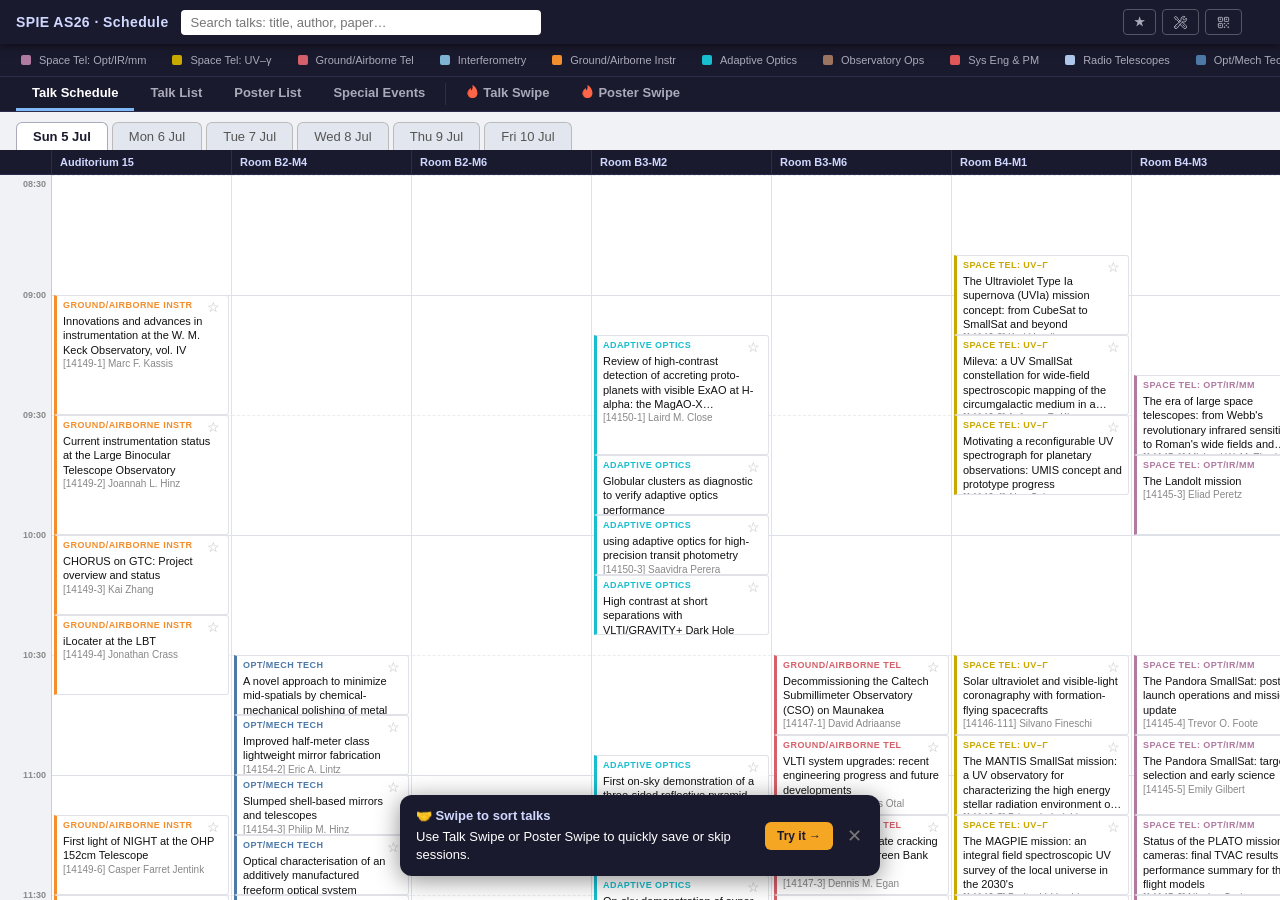
==== output/index.html @ 4d169637 "Morning update 07-07-2026" ====
<!DOCTYPE html>
<html lang="en">
<head>
<meta charset="UTF-8">
<meta name="viewport" content="width=device-width, initial-scale=1.0">
<title>SPIE AS26 · Schedule</title>
<link rel="icon" href="icon.svg" type="image/svg+xml">
<link rel="apple-touch-icon" href="icon-192.png">
<link rel="manifest" href="manifest.json">
<meta name="theme-color" content="#1e293b">
<meta name="apple-mobile-web-app-capable" content="yes">
<meta name="apple-mobile-web-app-title" content="SPIE AS26">
<style>
*, *::before, *::after { box-sizing: border-box; }
body {
  font-family: -apple-system, BlinkMacSystemFont, "Segoe UI", Roboto, sans-serif;
  font-size: 13px;
  background: #f0f2f5;
  color: #222;
  margin: 0;
  padding: 0;
}
/* ── Top bar ── */
.topbar {
  position: sticky;
  top: 0;
  z-index: 200;
  background: #1a1a2e;
  color: #fff;
  padding: 9px 16px;
  display: flex;
  flex-wrap: wrap;
  align-items: center;
  gap: 8px 12px;
  box-shadow: 0 2px 8px rgba(0,0,0,.5);
}
.topbar h1 {
  font-size: 14px;
  font-weight: 700;
  margin: 0;
  color: #d0d8ff;
  letter-spacing: .03em;
  flex: 0 0 auto;
}
.search-wrap {
  display: flex;
  align-items: center;
  gap: 6px;
  flex: 1 1 120px;
  min-width: 120px;
  max-width: 360px;
  position: relative;
}
#search {
  flex: 1;
  padding: 5px 28px 5px 10px;
  border-radius: 4px;
  border: none;
  font-size: 13px;
  outline: none;
  width: 100%;
}
#search:focus { box-shadow: 0 0 0 2px #7eb8f7; }
#search-clear-btn {
  position: absolute;
  right: 6px;
  top: 50%;
  transform: translateY(-50%);
  background: none;
  border: none;
  color: #888;
  font-size: 15px;
  line-height: 1;
  cursor: pointer;
  padding: 2px 3px;
  display: none;
}
#search-clear-btn:hover { color: #ccc; }
#clear-btn {
  background: none;
  border: 1px solid #7eb8f7;
  color: #7eb8f7;
  border-radius: 4px;
  padding: 4px 9px;
  cursor: pointer;
  font-size: 12px;
}
#clear-btn:hover { background: rgba(126,184,247,.15); }
#match-count { font-size: 11px; color: #aaa; flex-shrink: 0; min-width: 50px; text-align: right; padding-right: 8px; }
.topbar-right { flex-shrink: 0; margin-left: auto; display: flex; align-items: center; gap: 6px; }
/* ── Legend ── */
.legend {
  padding: 7px 16px;
  background: #1a1a2e;
  border-bottom: 1px solid #2c2c4e;
  display: flex;
  flex-wrap: nowrap;
  overflow-x: auto;
  scrollbar-width: none;
  gap: 10px 16px;
  align-items: center;
}
.legend::-webkit-scrollbar { display: none; }
.legend { cursor: grab; }
.legend.dragging { cursor: grabbing; user-select: none; }
.legend-item {
  display: flex;
  align-items: center;
  gap: 8px;
  font-size: 11px;
  color: #aab;
  cursor: pointer;
  user-select: none;
  transition: opacity .15s;
  border-radius: 4px;
  padding: 2px 4px;
  border: 1px solid transparent;
  white-space: nowrap;
  flex-shrink: 0;
}
.legend-item:hover { opacity: 0.7; }
.legend-item.inactive { opacity: 0.2; }
#clear-conf-btn {
  background: none;
  border: 1px solid #4a4a7e;
  color: #aab;
  border-radius: 4px;
  padding: 2px 8px;
  cursor: pointer;
  font-size: 11px;
  margin-left: 4px;
  white-space: nowrap;
  flex-shrink: 0;
}
#clear-conf-btn:hover { border-color: #e15759; color: #e15759; }
.conf-hidden { display: none !important; }
.legend-dot {
  width: 10px;
  height: 10px;
  border-radius: 2px;
  flex-shrink: 0;
}
/* ── Day tabs ── */
.tabs {
  display: flex;
  gap: 4px;
  padding: 10px 16px 0;
  background: #f0f2f5;
  flex-wrap: wrap;
}
.tab-btn {
  padding: 6px 16px;
  border: 1px solid #bbb;
  border-bottom: none;
  background: #e2e6ee;
  cursor: pointer;
  border-radius: 6px 6px 0 0;
  font-size: 13px;
  font-weight: 500;
  color: #555;
  transition: background .12s;
}
.tab-btn:hover { background: #d0d8f8; }
.tab-btn.active {
  background: #fff;
  color: #1a1a2e;
  font-weight: 700;
  border-color: #aab;
}
/* ── Schedule body: flex column so tabs never scroll horizontally ── */
#schedule-body {
  height: calc(100vh - var(--topbar-h, 44px));
  display: flex;
  flex-direction: column;
  overflow: hidden;
}
/* ── Tabs: fixed header above the scroll area ── */
#schedule-body .tabs {
  flex: none;
  background: #f0f2f5;
}
/* ── Scrollable calendar area ── */
#schedule-scroll {
  flex: 1;
  min-height: 0;
  overflow: auto;
}
/* ── Day panel ── */
.day-panel { padding-bottom: 32px; }
/* ── Calendar grid ── */
.cal-wrap { background: #f0f2f5; }
.cal-header-row {
  display: flex;
  position: sticky;
  top: 0;
  z-index: 12;
  background: #1a1a2e;
  min-width: fit-content;
  border-bottom: 1px solid #2c2c4e;
}
.cal-gutter-ph {
  width: 52px;
  flex-shrink: 0;
  border-right: 1px solid #2c2c4e;
}
.cal-room-head {
  width: 180px;
  flex-shrink: 0;
  padding: 6px 8px;
  font-size: 11px;
  font-weight: 600;
  color: #d0d8ff;
  border-right: 1px solid #2c2c4e;
  white-space: nowrap;
  overflow: hidden;
  text-overflow: ellipsis;
}
.cal-body {
  display: flex;
  min-width: fit-content;
}
.cal-gutter {
  width: 52px;
  flex-shrink: 0;
  position: sticky;
  left: 0;
  z-index: 11;
  background: #f0f2f5;
  border-right: 1px solid #ccc;
}
.cal-mark {
  position: absolute;
  right: 5px;
  font-size: 9px;
  color: #888;
  font-weight: 600;
  transform: translateY(-50%);
  white-space: nowrap;
  user-select: none;
}
.cal-mark.first-mark {
  transform: none;
  top: 4px !important;
}
.cal-timeline {
  position: relative;
  flex-shrink: 0;
  background: #fff;
}
.cal-hour-line {
  position: absolute;
  left: 0; right: 0;
  border-top: 1px solid #dde0e6;
  z-index: 1;
  pointer-events: none;
}
.cal-half-line {
  position: absolute;
  left: 0; right: 0;
  border-top: 1px dashed #eaecf0;
  z-index: 1;
  pointer-events: none;
}
.cal-poster-band {
  position: absolute;
  left: 0; right: 0;
  background: rgba(255, 243, 220, 0.6);
  z-index: 1;
  pointer-events: none;
}
.cal-now-line {
  position: absolute;
  left: 0; right: 0;
  border-top: 2px solid #e63946;
  z-index: 5;
  pointer-events: none;
  display: none;
}
.cal-now-line::before {
  content: '';
  position: absolute;
  left: -4px; top: -5px;
  width: 8px; height: 8px;
  border-radius: 50%;
  background: #e63946;
}
.cal-now-mark {
  position: absolute;
  right: 5px;
  font-size: 9px;
  font-weight: 700;
  color: #e63946;
  transform: translateY(-50%);
  white-space: nowrap;
  user-select: none;
  z-index: 5;
  display: none;
}
.cal-cols {
  position: absolute;
  top: 0; left: 0; right: 0; bottom: 0;
  display: flex;
  z-index: 2;
}
.cal-col {
  width: 180px;
  flex-shrink: 0;
  position: relative;
  border-right: 1px solid #e0e2e8;
}
/* ── Session blocks (concurrent talks, e.g. poster sessions) ── */
.cal-session {
  position: absolute;
  left: 2px; right: 2px;
  display: flex;
  flex-direction: column;
  border-left: 3px solid #888;
  border-top: 1px solid #e0e2e8;
  border-bottom: 1px solid #e0e2e8;
  border-right: 1px solid #e0e2e8;
  border-radius: 0 3px 3px 0;
  background: #fff;
  overflow: hidden;
}
.session-header {
  display: flex;
  justify-content: space-between;
  align-items: center;
  padding: 4px 8px;
  background: #f0f2f5;
  border-bottom: 1px solid #dde0e6;
  font-size: 10px;
  font-weight: 700;
  color: #555;
  flex-shrink: 0;
  white-space: nowrap;
  gap: 8px;
}
.session-list {
  overflow-y: auto;
  flex: 1;
  min-height: 0;
}
.session-item {
  border-radius: 0;
  border-bottom: 1px solid #f0f2f5;
  margin: 0;
}
.session-item:last-child { border-bottom: none; }
/* ── Talk cards ── */
.talk {
  border-left: 3px solid #999;
  padding: 4px 6px;
  background: #fff;
  border-radius: 0 3px 3px 0;
  cursor: default;
  transition: opacity .18s;
}
.talk:hover { box-shadow: 0 2px 8px rgba(0,0,0,.15); z-index: 5; }
.cal-talk {
  position: absolute;
  left: 2px; right: 2px;
  overflow: hidden;
  border-top: 1px solid #e0e2e8;
  border-bottom: 1px solid #e0e2e8;
  border-right: 1px solid #e0e2e8;
}
.talk-header {
  display: flex;
  justify-content: space-between;
  align-items: flex-start;
  gap: 4px;
}
.talk-conf {
  display: block;
  font-size: 9px;
  font-weight: 700;
  text-transform: uppercase;
  letter-spacing: .05em;
  margin-bottom: 1px;
  flex: 1;
  overflow: hidden;
  text-overflow: ellipsis;
  white-space: nowrap;
}
/* ── Star / bookmark button ── */
.star-btn {
  background: none;
  border: none;
  cursor: pointer;
  font-size: 14px;
  line-height: 1;
  padding: 0 2px;
  color: #bbb;
  flex-shrink: 0;
  transition: color .15s, transform .15s;
}
.star-btn:hover { color: #f5a623; transform: scale(1.2); }
.talk.bookmarked .star-btn { color: #f5a623; }
.talk.bookmarked { box-shadow: inset 3px 0 0 #f5a623; }
.talk-title {
  font-size: 11px;
  line-height: 1.3;
  font-weight: 500;
  color: #111;
  margin-bottom: 1px;
  overflow: hidden;
  display: -webkit-box;
  -webkit-line-clamp: 4;
  -webkit-box-orient: vertical;
}
.talk-meta {
  font-size: 10px;
  color: #888;
  white-space: nowrap;
  overflow: hidden;
  text-overflow: ellipsis;
}
/* ── My Schedule mode ── */
body.my-schedule-mode .talk:not(.bookmarked) { display: none; }
#my-schedule-btn {
  background: none;
  border: 1px solid #556;
  color: #aab;
  border-radius: 4px;
  padding: 4px 10px;
  height: 26px;
  cursor: pointer;
  display: inline-flex;
  align-items: center;
  justify-content: center;
  font-size: 12px;
  font-weight: 600;
  white-space: nowrap;
  transition: background .15s, border-color .15s, color .15s;
}
#my-schedule-btn:hover { border-color: #f5a623; color: #f5a623; }
#my-schedule-btn.active { background: #f5a623; color: #1a1a2e; border-color: #f5a623; }
#bookmark-count { font-size: 11px; color: #f5a623; padding-right: 8px; text-align: right; }
#share-btn, #qr-btn {
  background: none;
  border: 1px solid #556;
  color: #aab;
  border-radius: 4px;
  padding: 4px 10px;
  height: 26px;
  cursor: pointer;
  display: inline-flex;
  align-items: center;
  justify-content: center;
  transition: background .15s, border-color .15s, color .15s;
}
#share-btn:hover, #qr-btn:hover { background: rgba(126,184,247,.15); }
#share-btn svg, #qr-btn svg { width: 15px; height: 15px; }
#qr-modal-img {
  display: block;
  width: min(280px, 70vw);
  margin: 0 auto;
  border-radius: 6px;
}
/* ── Export/import modal ── */
.modal-backdrop {
  display: none;
  position: fixed;
  inset: 0;
  background: rgba(0,0,0,.55);
  z-index: 1000;
  align-items: center;
  justify-content: center;
}
.modal-backdrop.open { display: flex; }
.modal {
  background: #fff;
  border-radius: 8px;
  padding: 24px;
  width: min(420px, 90vw);
  box-shadow: 0 8px 32px rgba(0,0,0,.35);
}
.modal h2 { margin: 0 0 8px; font-size: 15px; color: #1a1a2e; }
.modal p { margin: 0 0 12px; font-size: 12px; color: #555; line-height: 1.5; }
.modal textarea {
  width: 100%;
  height: 80px;
  font-family: monospace;
  font-size: 11px;
  border: 1px solid #ccc;
  border-radius: 4px;
  padding: 6px;
  resize: vertical;
  box-sizing: border-box;
}
.modal-row { display: flex; gap: 8px; margin-top: 8px; flex-wrap: wrap; }
.modal-btn {
  padding: 6px 14px;
  border-radius: 4px;
  border: none;
  cursor: pointer;
  font-size: 12px;
  font-weight: 600;
}
.modal-btn.primary { background: #f5a623; color: #1a1a2e; }
.modal-btn.primary:hover { background: #e09510; }
.modal-btn.secondary { background: #e2e6ee; color: #333; }
.modal-btn.secondary:hover { background: #d0d8f8; }
.modal-btn.danger { background: #e15759; color: #fff; }
.modal-btn.danger:hover { background: #c0393b; }
.modal-notice { font-size: 11px; color: #3aaa8c; margin-top: 6px; min-height: 16px; }
/* ── Talk links ── */
.talk-link {
  color: inherit;
  text-decoration: none;
  cursor: pointer;
}
.talk-link:hover { text-decoration: underline; }
/* ── Talk detail modal ── */
#talk-modal .modal { max-width: 640px; max-height: 90vh; overflow-y: auto; position: relative; }
/* ── Sync & Backup modal ── */
#share-modal .modal { max-height: 90vh; overflow-y: auto; }
.modal-close {
  position: absolute;
  top: 12px;
  right: 12px;
  background: none;
  border: none;
  cursor: pointer;
  font-size: 18px;
  color: #888;
  line-height: 1;
  padding: 4px 6px;
  border-radius: 4px;
}
.modal-close:hover { background: #f0f0f0; color: #333; }
#talk-modal-conf {
  font-size: 11px;
  font-weight: 700;
  letter-spacing: .03em;
  text-transform: uppercase;
  margin-bottom: 6px;
  display: block;
}
#talk-modal h2 {
  font-size: 16px;
  font-weight: 600;
  line-height: 1.4;
  margin: 0 0 8px;
  padding-right: 32px;
}
#talk-modal-meta {
  font-size: 12px;
  color: #666;
  margin: 0 0 14px;
}
#talk-modal-abstract {
  font-size: 13px;
  line-height: 1.7;
  white-space: pre-wrap;
  margin: 0 0 16px;
  color: #333;
}
#talk-modal-ext {
  display: inline-flex;
  align-items: center;
  gap: 4px;
  font-size: 12px;
  color: #7eb8f7;
  text-decoration: none;
}
#talk-modal-ext:hover { text-decoration: underline; }
/* ── Swipe tip banner ── */
#swipe-tip, #update-tip {
  position: fixed;
  bottom: 24px;
  left: 50%;
  transform: translateX(-50%) translateY(calc(100% + 40px));
  background: #1a1a2e;
  color: #fff;
  border-radius: 12px;
  padding: 12px 14px 12px 16px;
  display: flex;
  align-items: center;
  gap: 10px;
  box-shadow: 0 4px 24px rgba(0,0,0,.45);
  z-index: 500;
  transition: transform .4s cubic-bezier(.2,.8,.4,1);
  max-width: min(480px, calc(100vw - 32px));
  font-size: 13px;
}
#swipe-tip.visible, #update-tip.visible { transform: translateX(-50%) translateY(0); }
#swipe-tip-text, #update-tip-text { flex: 1; line-height: 1.4; }
#swipe-tip-text strong, #update-tip-text strong { color: #d0d8ff; display: block; margin-bottom: 2px; }
.swipe-tip-try {
  background: #f5a623;
  color: #1a1a2e;
  border: none;
  border-radius: 6px;
  padding: 7px 12px;
  font-size: 12px;
  font-weight: 700;
  cursor: pointer;
  white-space: nowrap;
  flex-shrink: 0;
}
.swipe-tip-try:hover { background: #e09510; }
.swipe-tip-close {
  background: none;
  border: none;
  color: #777;
  font-size: 18px;
  line-height: 1;
  cursor: pointer;
  padding: 2px 4px;
  flex-shrink: 0;
}
.swipe-tip-close:hover { color: #fff; }
/* ── Back to top button ── */
#back-to-top {
  position: fixed;
  bottom: 24px;
  right: 20px;
  width: 38px;
  height: 38px;
  background: #1a1a2e;
  color: #fff;
  border: none;
  border-radius: 50%;
  font-size: 18px;
  cursor: pointer;
  box-shadow: 0 2px 12px rgba(0,0,0,.35);
  z-index: 400;
  opacity: 0;
  pointer-events: none;
  transition: opacity .2s;
  display: flex;
  align-items: center;
  justify-content: center;
}
#back-to-top.visible { opacity: 1; pointer-events: auto; }
#back-to-top:hover { background: #2c2c5e; }
/* ── Search states ── */
.talk.dim { opacity: 0.07; pointer-events: none; }
.talk.match { box-shadow: 0 0 0 2px #f5a623 !important; }
/* ── Agenda view (mobile calendar) ── */
.cal-agenda { display: none; background: #fff; }
.agenda-hour-sep {
  position: sticky;
  z-index: 5;
  display: flex;
  align-items: center;
  padding: 0 14px;
  height: 28px;
  background: #f0f2f5;
  border-top: 1px solid #dde0e6;
  border-bottom: 1px solid #dde0e6;
}
.agenda-hour-sep span {
  font-size: 11px;
  font-weight: 700;
  color: #777;
  letter-spacing: .06em;
}
.agenda-row {
  display: flex;
  align-items: flex-start;
  border-left: 3px solid #999;
  border-bottom: 1px solid #f0f2f5;
  background: #fff;
  padding: 10px 6px 10px 0;
  min-height: 54px;
  transition: background .1s;
  cursor: default;
}
.agenda-row:hover { background: #f7f9ff; }
.agenda-row.bookmarked { box-shadow: inset 3px 0 0 #f5a623, 0 0 0 0 transparent; }
.agenda-row.agenda-now { background: #fff4f4; }
.agenda-row.agenda-now .agenda-time-start { color: #e63946; }
.agenda-row.agenda-now .agenda-time-col::after {
  content: 'now';
  display: block;
  width: fit-content;
  margin: 3px 0 0 auto;
  padding: 1px 5px;
  font-size: 9px;
  font-weight: 700;
  text-transform: uppercase;
  letter-spacing: .06em;
  color: #fff;
  background: #e63946;
  border-radius: 3px;
}

.agenda-time-col {
  width: 58px;
  flex-shrink: 0;
  padding: 2px 10px 0;
  text-align: right;
}
.agenda-time-start {
  font-size: 12px;
  font-weight: 600;
  color: #555;
  display: block;
  line-height: 1.25;
}
.agenda-time-end {
  font-size: 10px;
  color: #aaa;
  display: block;
  line-height: 1.25;
}
.agenda-event-col {
  flex: 1;
  min-width: 0;
  padding-right: 4px;
}
.agenda-conf {
  font-size: 10px;
  font-weight: 700;
  text-transform: uppercase;
  letter-spacing: .05em;
  display: block;
  margin-bottom: 2px;
}
.agenda-title {
  font-size: 13px;
  font-weight: 500;
  line-height: 1.35;
  color: #111;
  margin-bottom: 3px;
}
.agenda-meta {
  font-size: 11px;
  color: #888;
  overflow: hidden;
  text-overflow: ellipsis;
  white-space: nowrap;
}
/* ── Top-level view switcher ── */
.view-nav {
  display: flex;
  gap: 0;
  background: #1a1a2e;
  border-bottom: 1px solid #2c2c4e;
  padding: 0 16px;
}
.view-btn {
  background: none;
  border: none;
  border-bottom: 3px solid transparent;
  color: #aab;
  font-size: 13px;
  font-weight: 600;
  padding: 8px 16px;
  cursor: pointer;
  transition: color .12s, border-color .12s;
  white-space: nowrap;
}
.view-btn:hover { color: #d0d8ff; }
.view-btn.active { color: #fff; border-bottom-color: #7eb8f7; }
.view-nav-toggle {
  display: none;
}
.view-nav-divider {
  width: 1px;
  background: #2c2c4e;
  margin: 6px 4px;
  align-self: stretch;
}
/* ── Page containers ── */
.page { display: none; }
.page.active { display: block; }
/* ── Poster page ── */
#poster-body {
  height: calc(100vh - var(--topbar-h, 44px));
  overflow-y: auto;
  padding: 0 0 32px;
}
#poster-body .tabs {
  position: sticky;
  top: 0;
  z-index: 100;
  background: #f0f2f5;
  padding: 10px 16px 0;
}
#poster-star-count, #talklist-star-count, #specials-star-count { font-size: 11px; color: #f5a623; padding: 4px 16px 6px; display: block; }
/* ── Poster panels & items ── */
.poster-day-panel { display: none; padding: 16px; }
.poster-day-panel.active { display: block; }
.poster-item-conf {
  font-weight: 700;
  font-size: 10px;
  text-transform: uppercase;
  letter-spacing: .04em;
}
.poster-item {
  display: flex;
  align-items: flex-start;
  gap: 10px;
  padding: 8px 12px;
  border-bottom: 1px solid #f0f2f5;
  transition: background .1s;
}
.poster-item:last-child { border-bottom: none; }
.poster-item:hover { background: #fafafa; }
.poster-item.bookmarked { box-shadow: inset 3px 0 0 #f5a623; }
.poster-item.skipped { opacity: 0.35; }
.poster-item-body { flex: 1; min-width: 0; }
.poster-item-title {
  font-size: 12px;
  font-weight: 500;
  line-height: 1.4;
  color: #111;
}
.poster-item-title a { color: inherit; text-decoration: none; }
.poster-item-title a:hover { text-decoration: underline; }
.poster-item-meta {
  font-size: 10px;
  color: #888;
  margin-top: 2px;
}
.poster-actions {
  display: flex;
  gap: 4px;
  flex-shrink: 0;
  align-items: center;
}
.poster-star-btn {
  background: none;
  border: none;
  cursor: pointer;
  font-size: 18px;
  color: #bbb;
  padding: 0;
  min-width: 44px;
  min-height: 44px;
  display: flex;
  align-items: center;
  justify-content: center;
  transition: color .15s, transform .15s;
}
.poster-star-btn:hover { color: #f5a623; transform: scale(1.15); }
.poster-item.bookmarked .poster-star-btn { color: #f5a623; }
.poster-skip-btn {
  background: none;
  border: none;
  cursor: pointer;
  font-size: 16px;
  color: #bbb;
  padding: 0;
  min-width: 44px;
  min-height: 44px;
  display: flex;
  align-items: center;
  justify-content: center;
  transition: color .15s;
}
.poster-skip-btn:hover { color: #e15759; }
.poster-item.skipped .poster-skip-btn { color: #e15759; }
/* ── Talk list ── */
#talklist-body {
  height: calc(100vh - var(--topbar-h, 44px));
  overflow-y: auto;
  padding: 0 0 32px;
}
#talklist-body .tabs {
  position: sticky;
  top: 0;
  z-index: 100;
  background: #f0f2f5;
  padding: 10px 16px 0;
}
.talk-list-day-panel { display: none; padding: 0 16px 16px; }
.talk-list-day-panel.active { display: block; }
#specials-body {
  height: calc(100vh - var(--topbar-h, 44px));
  overflow-y: auto;
  padding: 0 0 32px;
}
#specials-body .tabs {
  position: sticky;
  top: 0;
  z-index: 100;
  background: #f0f2f5;
  padding: 10px 16px 0;
}
.specials-day-panel { display: none; padding: 0 16px 16px; }
.specials-day-panel.active { display: block; }
.talk-list-item {
  display: flex;
  align-items: flex-start;
  gap: 10px;
  padding: 10px 4px;
  border-bottom: 1px solid #eee;
}
.talk-list-item:last-child { border-bottom: none; }
.talk-list-item:hover { background: #fafafa; }
.talk-list-item.bookmarked { box-shadow: inset 3px 0 0 #f5a623; }
.talk-list-item.bookmarked .star-btn { color: #f5a623; }
.talk-list-item.skipped { opacity: 0.35; }
.talk-list-item.skipped .talk-skip-btn { color: #e15759; }
.talk-list-item.agenda-now { background: #fff4f4; }
.talk-list-item.agenda-now .talk-list-time::after {
  content: 'now';
  display: block;
  width: fit-content;
  margin-top: 3px;
  padding: 1px 5px;
  font-size: 9px;
  font-weight: 700;
  text-transform: uppercase;
  letter-spacing: .06em;
  color: #fff;
  background: #e63946;
  border-radius: 3px;
}
.talk-skip-btn {
  background: none;
  border: none;
  cursor: pointer;
  font-size: 14px;
  color: #bbb;
  padding: 0 2px;
  flex-shrink: 0;
  transition: color .15s;
}
.talk-skip-btn:hover { color: #e15759; }
.talk-list-time {
  font-size: 11px;
  color: #666;
  white-space: nowrap;
  min-width: 120px;
  padding-top: 2px;
}
.talk-list-body { flex: 1; min-width: 0; }
.talk-list-conf { font-size: 11px; font-weight: 600; }
.talk-list-title {
  font-size: 13px;
  font-weight: 500;
  margin: 2px 0;
}
.talk-list-title a { color: inherit; text-decoration: none; }
.talk-list-title a:hover { text-decoration: underline; }
.talk-list-meta { font-size: 11px; color: #666; }
/* ── Swipe game ── */
#swipe-body, #talkswipe-body {
  height: calc(100vh - var(--topbar-h, 44px));
  display: flex;
  flex-direction: column;
  align-items: center;
  background: #f0f2f5;
  overflow: hidden;
}
.swipe-controls {
  display: flex;
  align-items: center;
  gap: 12px;
  padding: 10px 16px;
  width: 100%;
  background: #fff;
  border-bottom: 1px solid #ddd;
  flex-shrink: 0;
  flex-wrap: wrap;
}
.swipe-filter-label {
  font-size: 12px;
  color: #666;
  white-space: nowrap;
}
.swipe-filter-select {
  background: #fff;
  color: #222;
  border: 1px solid #ccc;
  border-radius: 4px;
  padding: 4px 8px;
  font-size: 12px;
}
.swipe-counter {
  font-size: 12px;
  color: #666;
  margin-left: auto;
}
.swipe-reset-btn {
  background: none;
  border: 1px solid #bbb;
  color: #666;
  border-radius: 4px;
  padding: 3px 10px;
  cursor: pointer;
  font-size: 11px;
}
.swipe-reset-btn:hover { border-color: #333; color: #333; }
.swipe-arena {
  flex: 1;
  width: 100%;
  max-width: 520px;
  position: relative;
  display: flex;
  align-items: center;
  justify-content: center;
  overflow: hidden;
  padding: 20px 16px;
}
.swipe-card {
  position: absolute;
  width: calc(100% - 32px);
  max-width: 480px;
  background: #fff;
  border: 1px solid #ddd;
  border-radius: 12px;
  padding: 20px 20px 16px;
  box-shadow: 0 4px 16px rgba(0,0,0,.10);
  cursor: grab;
  user-select: none;
  will-change: transform;
  transition: box-shadow .15s;
  touch-action: none;
}
.swipe-card:active { cursor: grabbing; }
.swipe-card.dragging { transition: none; }
.swipe-card.fly-left  { transition: transform .35s ease-in, opacity .35s; transform: translateX(-140%) rotate(-18deg) !important; opacity: 0; pointer-events: none; }
.swipe-card.fly-right { transition: transform .35s ease-in, opacity .35s; transform: translateX(140%) rotate(18deg) !important; opacity: 0; pointer-events: none; }
.swipe-card.fly-up    { transition: transform .35s ease-in, opacity .35s; transform: translateY(-120%) !important; opacity: 0; pointer-events: none; }
.swipe-hint-skip {
  position: absolute;
  top: 16px; left: 32px;
  background: rgba(225,87,89,.85);
  color: #fff;
  font-weight: 700;
  font-size: 18px;
  padding: 4px 12px;
  border-radius: 6px;
  opacity: 0;
  transition: opacity .12s;
  pointer-events: none;
  transform: rotate(-10deg);
}
.swipe-hint-save {
  position: absolute;
  top: 16px; right: 32px;
  background: rgba(245,166,35,.85);
  color: #1a1a2e;
  font-weight: 700;
  font-size: 18px;
  padding: 4px 12px;
  border-radius: 6px;
  opacity: 0;
  transition: opacity .12s;
  pointer-events: none;
  transform: rotate(10deg);
}
.swipe-card-conf {
  font-size: 10px;
  font-weight: 700;
  text-transform: uppercase;
  letter-spacing: .06em;
  margin-bottom: 8px;
}
.swipe-card-title {
  font-size: 15px;
  font-weight: 600;
  color: #1a1a2e;
  line-height: 1.4;
  margin-bottom: 8px;
}
.swipe-card-title a { color: inherit; text-decoration: none; }
.swipe-card-title a:hover { text-decoration: underline; }
.swipe-card-meta {
  font-size: 11px;
  color: #888;
  margin-bottom: 10px;
}
.swipe-card-abstract {
  font-size: 12px;
  color: #555;
  line-height: 1.5;
  max-height: 160px;
  overflow-y: auto;
  scrollbar-width: thin;
}
.swipe-btn-row {
  display: flex;
  justify-content: center;
  gap: 24px;
  padding: 12px 0 16px;
  flex-shrink: 0;
  width: 100%;
  max-width: 520px;
}
.swipe-action-btn {
  width: 60px;
  height: 60px;
  border-radius: 50%;
  border: 2px solid;
  background: #fff;
  font-size: 26px;
  cursor: pointer;
  display: flex;
  align-items: center;
  justify-content: center;
  transition: transform .12s, background .12s;
  flex-shrink: 0;
}
.swipe-action-btn:hover { transform: scale(1.12); }
.swipe-action-btn.skip-btn  { border-color: #e15759; color: #e15759; }
.swipe-action-btn.skip-btn:hover  { background: rgba(225,87,89,.15); }
.swipe-action-btn.save-btn  { border-color: #f5a623; color: #f5a623; }
.swipe-action-btn.save-btn:hover  { background: rgba(245,166,35,.15); }
.swipe-action-btn.undo-btn  { width: 50px; height: 50px; border-color: #7eb8f7; color: #7eb8f7; }
.swipe-action-btn.undo-btn:hover  { background: rgba(126,184,247,.15); }
.swipe-done {
  color: #666;
  text-align: center;
  padding: 40px 20px;
  font-size: 14px;
  line-height: 1.8;
}
.swipe-done strong { color: #1a1a2e; }
.swipe-keys {
  font-size: 11px;
  color: #555;
  text-align: center;
  padding: 4px 0 8px;
  flex-shrink: 0;
}
/* ── Mobile ── */
@media (max-width: 680px) {
  body { font-size: 14px; }
  .topbar { padding: 8px 12px; gap: 6px; }
  .topbar h1 { display: none; }
  .search-wrap { order: -1; flex: 0 0 100%; max-width: unset; }
  .topbar-right { margin-left: auto; }
  #search { font-size: 16px; }
  .legend {
    padding: 6px 12px;
    gap: 6px 10px;
  }
  .legend-item { white-space: nowrap; flex-shrink: 0; }
  .view-nav { padding: 0; flex-wrap: wrap; position: relative; }
  .view-btn { display: none; font-size: 13px; padding: 11px 20px; width: 100%; text-align: left; border-bottom: none; border-top: 1px solid #2c2c4e; }
  .view-btn.active { border-bottom: none; border-left: 3px solid #7eb8f7; }
  .view-nav.open .view-btn { display: block; }
  .view-nav-divider { display: none; }
  .view-nav.open .view-nav-divider { display: block; width: 100%; height: 1px; margin: 0; background: #3a3a5e; }
  .view-nav-toggle {
    display: flex;
    align-items: center;
    justify-content: space-between;
    width: 100%;
    background: none;
    border: none;
    color: #d0d8ff;
    font-size: 13px;
    font-weight: 600;
    padding: 10px 16px;
    cursor: pointer;
  }
  .view-nav-arrow { font-size: 10px; color: #7eb8f7; transition: transform .15s; }
  .view-nav.open .view-nav-arrow { transform: rotate(180deg); }
  .tabs { padding: 6px 10px 0; gap: 3px; }
  .tab-btn { padding: 7px 12px; font-size: 12px; }
  /* Calendar: hide grid, show agenda */
  .cal-wrap { display: none; }
  .cal-agenda { display: block; }
  .agenda-title { font-size: 14px; }
  .agenda-meta { font-size: 12px; }
  .star-btn { font-size: 20px; min-height: 44px; min-width: 44px; padding: 0 6px; }
  /* Swipe */
  .swipe-card { padding: 14px 14px 12px; }
  .swipe-card-title { font-size: 14px; }
  .swipe-card-abstract { max-height: 100px; font-size: 12px; }
  .swipe-action-btn { width: 54px; height: 54px; font-size: 22px; }
  .swipe-action-btn.undo-btn { width: 44px; height: 44px; font-size: 19px; }
  .swipe-keys { display: none; }
  .swipe-btn-row { gap: 20px; }
  /* Swipe tip */
  #swipe-tip, #update-tip { flex-direction: column; align-items: flex-start; gap: 8px; padding-right: 40px; bottom: 16px; }
  .swipe-tip-close { position: absolute; top: 8px; right: 8px; }
}
</style>
</head>
<body>

<div class="topbar">
  <h1>SPIE AS26 · Schedule</h1>
  <div class="search-wrap">
    <input id="search" type="search" placeholder="Search talks: title, author, paper…" autocomplete="off">
    <button id="search-clear-btn" onclick="clearSearch()" title="Clear search">&#10005;</button>
  </div>
  <span id="match-count"></span>
  <div class="topbar-right">
    <span id="bookmark-count"></span>
    <button id="my-schedule-btn" onclick="toggleMySchedule()" title="My Schedule">&#9733;</button>
    <button id="share-btn" onclick="openShareModal()" title="Sync &amp; Backup">
      <svg xmlns="http://www.w3.org/2000/svg" fill="none" viewBox="0 0 24 24" stroke-width="1.5" stroke="currentColor" aria-hidden="true">
        <path stroke-linecap="round" stroke-linejoin="round" d="M11.42 15.17 17.25 21A2.652 2.652 0 0 0 21 17.25l-5.877-5.877M11.42 15.17l2.496-3.03c.317-.384.74-.626 1.208-.766M11.42 15.17l-4.655 5.653a2.548 2.548 0 1 1-3.586-3.586l6.837-5.63m5.108-.233c.55-.164 1.163-.188 1.743-.14a4.5 4.5 0 0 0 4.486-6.336l-3.276 3.277a3.004 3.004 0 0 1-2.25-2.25l3.276-3.276a4.5 4.5 0 0 0-6.336 4.486c.091 1.076-.071 2.264-.904 2.95l-.102.085m-1.745 1.437L5.909 7.5H4.5L2.25 3.75l1.5-1.5L7.5 4.5v1.409l4.26 4.26m-1.745 1.437 1.745-1.437m6.615 8.206L15.75 15.75M4.867 19.125h.008v.008h-.008v-.008Z" />
      </svg>
    </button>
    <button id="qr-btn" onclick="openQrModal()" title="Share this page">
      <svg xmlns="http://www.w3.org/2000/svg" fill="none" viewBox="0 0 24 24" stroke-width="1.5" stroke="currentColor" aria-hidden="true">
        <path stroke-linecap="round" stroke-linejoin="round" d="M3.75 4.875c0-.621.504-1.125 1.125-1.125h4.5c.621 0 1.125.504 1.125 1.125v4.5c0 .621-.504 1.125-1.125 1.125h-4.5A1.125 1.125 0 0 1 3.75 9.375v-4.5ZM3.75 14.625c0-.621.504-1.125 1.125-1.125h4.5c.621 0 1.125.504 1.125 1.125v4.5c0 .621-.504 1.125-1.125 1.125h-4.5a1.125 1.125 0 0 1-1.125-1.125v-4.5ZM13.5 4.875c0-.621.504-1.125 1.125-1.125h4.5c.621 0 1.125.504 1.125 1.125v4.5c0 .621-.504 1.125-1.125 1.125h-4.5A1.125 1.125 0 0 1 13.5 9.375v-4.5Z" />
        <path stroke-linecap="round" stroke-linejoin="round" d="M6.75 6.75h.75v.75h-.75v-.75ZM6.75 16.5h.75v.75h-.75v-.75ZM16.5 6.75h.75v.75h-.75v-.75ZM13.5 13.5h.75v.75h-.75v-.75ZM13.5 19.5h.75v.75h-.75v-.75ZM19.5 13.5h.75v.75h-.75v-.75ZM19.5 19.5h.75v.75h-.75v-.75ZM16.5 16.5h.75v.75h-.75v-.75Z" />
      </svg>
    </button>
    <span id="sync-status" style="font-size:12px;min-width:16px;text-align:center;cursor:default;transition:color .3s" title=""></span>
  </div>
</div>

<div class="legend"><span class="legend-item" data-conf="14145" onclick="toggleConfFilter('14145')"><span class="legend-dot" style="background:#b07aa1"></span>Space Tel: Opt/IR/mm</span><span class="legend-item" data-conf="14146" onclick="toggleConfFilter('14146')"><span class="legend-dot" style="background:#c9a800"></span>Space Tel: UV–γ</span><span class="legend-item" data-conf="14147" onclick="toggleConfFilter('14147')"><span class="legend-dot" style="background:#d4606a"></span>Ground/Airborne Tel</span><span class="legend-item" data-conf="14148" onclick="toggleConfFilter('14148')"><span class="legend-dot" style="background:#7fb3d3"></span>Interferometry</span><span class="legend-item" data-conf="14149" onclick="toggleConfFilter('14149')"><span class="legend-dot" style="background:#f28e2b"></span>Ground/Airborne Instr</span><span class="legend-item" data-conf="14150" onclick="toggleConfFilter('14150')"><span class="legend-dot" style="background:#17becf"></span>Adaptive Optics</span><span class="legend-item" data-conf="14151" onclick="toggleConfFilter('14151')"><span class="legend-dot" style="background:#9c755f"></span>Observatory Ops</span><span class="legend-item" data-conf="14152" onclick="toggleConfFilter('14152')"><span class="legend-dot" style="background:#e15759"></span>Sys Eng &amp; PM</span><span class="legend-item" data-conf="14153" onclick="toggleConfFilter('14153')"><span class="legend-dot" style="background:#aec7e8"></span>Radio Telescopes</span><span class="legend-item" data-conf="14154" onclick="toggleConfFilter('14154')"><span class="legend-dot" style="background:#4e79a7"></span>Opt/Mech Tech</span><span class="legend-item" data-conf="14155" onclick="toggleConfFilter('14155')"><span class="legend-dot" style="background:#3aaa8c"></span>Software &amp; Cyber</span><span class="legend-item" data-conf="14156" onclick="toggleConfFilter('14156')"><span class="legend-dot" style="background:#6b9e78"></span>mm/Submm/FIR Det</span><span class="legend-item" data-conf="14157" onclick="toggleConfFilter('14157')"><span class="legend-dot" style="background:#59a14f"></span>Detectors (X/Opt/IR)</span><span class="legend-item" data-conf="PLENARY" onclick="toggleConfFilter('PLENARY')"><span class="legend-dot" style="background:#9467bd"></span>Plenary</span><span class="legend-item" data-conf="SPECIAL" onclick="toggleConfFilter('SPECIAL')"><span class="legend-dot" style="background:#e377c2"></span>Special Event</span><button id="clear-conf-btn" onclick="clearConfFilters()" style="display:none">&#10005; Clear filters</button></div>
<nav class="view-nav"><button class="view-nav-toggle" onclick="toggleViewMenu()"><span id="view-current-label">Talk Schedule</span><span class="view-nav-arrow">&#9660;</span></button><button class="view-btn active" data-view="schedule" onclick="switchView('schedule')">Talk Schedule</button><button class="view-btn" data-view="talklist" onclick="switchView('talklist')">Talk List</button><button class="view-btn" data-view="posters" onclick="switchView('posters')">Poster List</button><button class="view-btn" data-view="specials" onclick="switchView('specials')">Special Events</button><span class="view-nav-divider"></span><button class="view-btn" data-view="talkswipe" onclick="switchView('talkswipe')"><svg width="13" height="13" viewBox="0 0 512 512" style="vertical-align:-1px;margin-right:4px" xmlns="http://www.w3.org/2000/svg"><path fill="#FF6647" d="M379.663,107.423C341.154,55.603,296.385,23.775,274.87,8.48c-2.876-2.045-5.711-4.149-8.592-6.184c-2.314-1.635-4.832-2.737-7.712-2.124c-4.877,1.038-8,6.313-6.511,11.081c21.208,67.867,8.505,133.558-40.027,205.744c-13.849-28.726-21.115-55.53-21.115-78.159c0-5.216-4.78-9.347-9.945-8.585c-2.525,0.373-4.193,1.883-6.052,3.47c-2.149,1.833-4.363,3.591-6.564,5.361c-29.431,23.681-107.611,86.582-107.611,190.674c0,48.29,20.572,94.126,57.925,129.065c36.128,33.794,84.603,53.177,132.995,53.177c63.426,0,115.435-18.456,150.406-53.373c32.182-32.13,49.192-76.692,49.192-128.869C451.259,246.159,427.17,171.355,379.663,107.423z"/><path fill="#E35336" d="M153.378,458.824c-37.354-34.941-57.925-80.777-57.925-129.065c0-92.296,61.46-152.202,95.907-181.104c-0.286-3.348-0.447-6.627-0.447-9.816c0-5.216-4.78-9.349-9.945-8.585c-2.525,0.373-4.193,1.883-6.053,3.47c-2.149,1.833-4.363,3.591-6.564,5.361C138.92,162.765,60.74,225.667,60.74,329.758c0,48.29,20.572,94.126,57.925,129.065C154.794,492.618,203.268,512,251.661,512c6.702,0,13.268-0.219,19.708-0.628C228.085,507.824,185.769,489.122,153.378,458.824z"/></svg>Talk Swipe</button><button class="view-btn" data-view="swipe" onclick="switchView('swipe')"><svg width="13" height="13" viewBox="0 0 512 512" style="vertical-align:-1px;margin-right:4px" xmlns="http://www.w3.org/2000/svg"><path fill="#FF6647" d="M379.663,107.423C341.154,55.603,296.385,23.775,274.87,8.48c-2.876-2.045-5.711-4.149-8.592-6.184c-2.314-1.635-4.832-2.737-7.712-2.124c-4.877,1.038-8,6.313-6.511,11.081c21.208,67.867,8.505,133.558-40.027,205.744c-13.849-28.726-21.115-55.53-21.115-78.159c0-5.216-4.78-9.347-9.945-8.585c-2.525,0.373-4.193,1.883-6.052,3.47c-2.149,1.833-4.363,3.591-6.564,5.361c-29.431,23.681-107.611,86.582-107.611,190.674c0,48.29,20.572,94.126,57.925,129.065c36.128,33.794,84.603,53.177,132.995,53.177c63.426,0,115.435-18.456,150.406-53.373c32.182-32.13,49.192-76.692,49.192-128.869C451.259,246.159,427.17,171.355,379.663,107.423z"/><path fill="#E35336" d="M153.378,458.824c-37.354-34.941-57.925-80.777-57.925-129.065c0-92.296,61.46-152.202,95.907-181.104c-0.286-3.348-0.447-6.627-0.447-9.816c0-5.216-4.78-9.349-9.945-8.585c-2.525,0.373-4.193,1.883-6.053,3.47c-2.149,1.833-4.363,3.591-6.564,5.361C138.92,162.765,60.74,225.667,60.74,329.758c0,48.29,20.572,94.126,57.925,129.065C154.794,492.618,203.268,512,251.661,512c6.702,0,13.268-0.219,19.708-0.628C228.085,507.824,185.769,489.122,153.378,458.824z"/></svg>Poster Swipe</button></nav>
<div class="page active" id="page-schedule">
<div id="schedule-body">
<div class="tabs" id="schedule-tabs"></div>
<div id="schedule-scroll"></div>
</div>
</div>
<div class="page" id="page-talklist">
<div id="talklist-body"></div>
</div>
<div class="page" id="page-posters">
<div id="poster-body"></div>
</div>
<div class="page" id="page-specials">
<div id="specials-body"></div>
</div>
<div class="page" id="page-talkswipe">
<div id="talkswipe-body">
<div class="swipe-controls"><span class="swipe-filter-label">Day:</span><select class="swipe-filter-select" id="talkswipe-filter-day"><option value="all">All days</option><option value="2026-07-05">Sun 5 Jul</option><option value="2026-07-06">Mon 6 Jul</option><option value="2026-07-07">Tue 7 Jul</option><option value="2026-07-08">Wed 8 Jul</option><option value="2026-07-09">Thu 9 Jul</option><option value="2026-07-10">Fri 10 Jul</option></select><span class="swipe-counter" id="talkswipe-counter"></span></div><div class="swipe-arena" id="talkswipe-arena"></div><div class="swipe-btn-row"><button class="swipe-action-btn skip-btn" onclick="applyTalkSwipeAction('skip')">&#10005;</button><button class="swipe-action-btn undo-btn" onclick="undoTalkSwipe()"><svg xmlns="http://www.w3.org/2000/svg" viewBox="0 0 24 24" fill="currentColor" width="22" height="22" style="display:block"><path fill-rule="evenodd" d="M9.53 2.47a.75.75 0 0 1 0 1.06L4.81 8.25H15a6.75 6.75 0 0 1 0 13.5h-3a.75.75 0 0 1 0-1.5h3a5.25 5.25 0 1 0 0-10.5H4.81l4.72 4.72a.75.75 0 1 1-1.06 1.06l-6-6a.75.75 0 0 1 0-1.06l6-6a.75.75 0 0 1 1.06 0Z" clip-rule="evenodd"/></svg></button><button class="swipe-action-btn save-btn" onclick="applyTalkSwipeAction('save')">&#9733;</button></div><div class="swipe-keys">&#8592; skip &nbsp;|&nbsp; &#8594; save &nbsp;|&nbsp; &#8593; undo</div>
</div>
</div>
<div class="page" id="page-swipe">
<div id="swipe-body">
<div class="swipe-controls"><span class="swipe-filter-label">Day:</span><select class="swipe-filter-select" id="swipe-filter-day"><option value="all">All days</option><option value="2026-07-05">Sun 5 Jul</option><option value="2026-07-06">Mon 6 Jul</option><option value="2026-07-07">Tue 7 Jul</option><option value="2026-07-08">Wed 8 Jul</option><option value="2026-07-09">Thu 9 Jul</option><option value="2026-07-10">Fri 10 Jul</option></select><span class="swipe-counter" id="swipe-counter"></span></div><div class="swipe-arena" id="swipe-arena"></div><div class="swipe-btn-row"><button class="swipe-action-btn skip-btn" onclick="applySwipeAction('skip')">&#10005;</button><button class="swipe-action-btn undo-btn" onclick="undoSwipe()"><svg xmlns="http://www.w3.org/2000/svg" viewBox="0 0 24 24" fill="currentColor" width="22" height="22" style="display:block"><path fill-rule="evenodd" d="M9.53 2.47a.75.75 0 0 1 0 1.06L4.81 8.25H15a6.75 6.75 0 0 1 0 13.5h-3a.75.75 0 0 1 0-1.5h3a5.25 5.25 0 1 0 0-10.5H4.81l4.72 4.72a.75.75 0 1 1-1.06 1.06l-6-6a.75.75 0 0 1 0-1.06l6-6a.75.75 0 0 1 1.06 0Z" clip-rule="evenodd"/></svg></button><button class="swipe-action-btn save-btn" onclick="applySwipeAction('save')">&#9733;</button></div><div class="swipe-keys">&#8592; skip &nbsp;|&nbsp; &#8594; save &nbsp;|&nbsp; &#8593; undo</div>
</div>
</div>

<div class="modal-backdrop" id="share-modal">
  <div class="modal" style="position:relative">
    <button class="modal-close" onclick="closeShareModal()">&#10005;</button>
    <h2>&#9881; Sync &amp; Backup</h2>

    <p style="font-size:11px;font-weight:700;color:#888;letter-spacing:.05em;margin:0 0 6px">CROSS-DEVICE SYNC</p>
    <p style="font-size:12px;color:#555;margin:0 0 8px;line-height:1.5">Share this link with another device — opening it will instantly sync your bookmarks and skipped items:</p>
    <div style="display:flex;align-items:center;gap:8px;margin-bottom:6px">
      <code id="sync-code-display" style="font-size:20px;font-weight:700;letter-spacing:.12em;color:#1a1a2e;background:#f0f2f5;padding:7px 14px;border-radius:6px;flex:1;text-align:center">····-····-····</code>
      <span id="sync-status-modal" style="font-size:14px;min-width:18px;text-align:center"></span>
    </div>
    <div style="display:flex;gap:8px;margin-bottom:12px">
      <button class="modal-btn primary" onclick="copySyncLink()">Copy Link</button>
      <button class="modal-btn secondary" onclick="copySyncCode()">Copy Code</button>
    </div>
    <p style="font-size:12px;color:#555;margin:0 0 6px">Or link by entering another device's code manually:</p>
    <div style="display:flex;gap:8px;margin-bottom:4px">
      <input id="link-code-input" placeholder="XXXX-XXXX-XXXX" maxlength="14"
        style="flex:1;padding:6px 10px;border:1px solid #ccc;border-radius:4px;font-size:14px;font-family:monospace;text-transform:uppercase;letter-spacing:.08em">
      <button class="modal-btn primary" onclick="linkDevice()">Link</button>
    </div>
    <div class="modal-notice" id="sync-notice"></div>

    <hr style="margin:16px 0;border:none;border-top:1px solid #eee">

    <p style="font-size:11px;font-weight:700;color:#888;letter-spacing:.05em;margin:0 0 6px">MANUAL BACKUP</p>
    <p style="font-size:12px;color:#555;margin:0 0 8px;line-height:1.5">Copy as a plain-text backup in case you lose your sync code:</p>
    <textarea id="export-code" readonly placeholder="(no bookmarks saved yet)"></textarea>
    <div class="modal-row">
      <button class="modal-btn primary" onclick="copyExport()">Copy to clipboard</button>
      <button class="modal-btn secondary" onclick="downloadIcal()">Export iCal</button>
      <button class="modal-btn danger" onclick="clearAllBookmarks()">Clear all</button>
      <button class="modal-btn secondary" onclick="closeShareModal()">Close</button>
    </div>
    <p style="margin-top:16px;margin-bottom:4px;font-size:12px;color:#555">Restore from a backup:</p>
    <textarea id="import-code" placeholder="Paste backup here…"></textarea>
    <div class="modal-row">
      <button class="modal-btn primary" onclick="importBookmarks()">Restore</button>
    </div>
    <div class="modal-notice" id="share-notice"></div>
    <hr style="margin:16px 0;border:none;border-top:1px solid #eee">
    <a href="https://github.com/ppp-one/spie-astronomy-schedule" target="_blank" rel="noopener" style="display:flex;align-items:center;gap:6px;color:#000000;font-size:12px;text-decoration:none;">
      <svg height="16" width="16" viewBox="0 0 16 16" aria-hidden="true" fill="currentColor"><path d="M8 0C3.58 0 0 3.58 0 8c0 3.54 2.29 6.53 5.47 7.59.4.07.55-.17.55-.38 0-.19-.01-.82-.01-1.49-2.01.37-2.53-.49-2.69-.94-.09-.23-.48-.94-.82-1.13-.28-.15-.68-.52-.01-.53.63-.01 1.08.58 1.23.82.72 1.21 1.87.87 2.33.66.07-.52.28-.87.51-1.07-1.78-.2-3.64-.89-3.64-3.95 0-.87.31-1.59.82-2.15-.08-.2-.36-1.02.08-2.12 0 0 .67-.21 2.2.82.64-.18 1.32-.27 2-.27.68 0 1.36.09 2 .27 1.53-1.04 2.2-.82 2.2-.82.44 1.1.16 1.92.08 2.12.51.56.82 1.27.82 2.15 0 3.07-1.87 3.75-3.65 3.95.29.25.54.73.54 1.48 0 1.07-.01 1.93-.01 2.2 0 .21.15.46.55.38A8.013 8.013 0 0016 8c0-4.42-3.58-8-8-8z"/></svg>
      View source on GitHub
    </a>
    <div style="font-size:12px;opacity:0.75;padding-top:12px">Made with &#10084;&#65039; by <a href="https://www.ppp.one/" style="text-decoration-line:underline">Peter Pihlmann Pedersen</a></div>
  </div>
</div>

<div class="modal-backdrop" id="qr-modal">
  <div class="modal" style="position:relative">
    <button class="modal-close" onclick="closeQrModal()">&#10005;</button>
    <h2>Share this page</h2>
    <p>Scan the QR code to open https://spie2026.netlify.app/</p>
    <img id="qr-modal-img" src="site-qr-code.png" alt="QR code linking to this page">
  </div>
</div>

<div class="modal-backdrop" id="talk-modal">
  <div class="modal" style="max-width:640px">
    <button class="modal-close" onclick="closeTalkModal()">&#10005;</button>
    <span id="talk-modal-conf"></span>
    <h2 id="talk-modal-title"></h2>
    <p id="talk-modal-meta" style="margin:0 0 4px"></p>
    <p id="talk-modal-authors" style="font-size:12px;color:#555;margin:0 0 14px;line-height:1.5"></p>
    <p id="talk-modal-abstract"></p>
    <div style="display:flex;align-items:center;gap:16px;flex-wrap:wrap">
      <button id="talk-modal-star" onclick="toggleModalBookmark()"
        style="background:none;border:1px solid #ccc;border-radius:4px;padding:5px 12px;cursor:pointer;font-size:13px;display:flex;align-items:center;gap:5px">
        &#9734; Save to schedule
      </button>
      <a id="talk-modal-ext" href="#" target="_blank" rel="noopener">Open on SPIE &#8599;</a>
    </div>
  </div>
</div>

<div id="swipe-tip">
  <div id="swipe-tip-text"><strong>&#129309; Swipe to sort talks</strong>Use Talk Swipe or Poster Swipe to quickly save or skip sessions.</div>
  <button class="swipe-tip-try" onclick="goSwipe()">Try it &#8594;</button>
  <button class="swipe-tip-close" onclick="dismissSwipeTip()">&#10005;</button>
</div>
<div id="update-tip">
  <div id="update-tip-text"></div>
  <button class="swipe-tip-close" onclick="dismissUpdateTip()">&#10005;</button>
</div>
<button id="back-to-top" onclick="backToTop()" title="Back to top">&#8679;</button>
<script>const SYNC_API = 'https://spie-sync.peterpihlmannpedersen-cloudflare.workers.dev';
const PROG_UPDATE = {"ts":1783401277,"label":"7 Jul 2026, 07:14","talks":1006,"posters":1888,"specials":23};
const TALK_DATA = {"14157-1":{"abstract":"As detectors for astronomy become more complex their capabilities increase but also make the selection of the best detector for a given application more difficult. This paper attempts to describe the main differences as well as the advantages and disadvantages of different detector types. A comparison between Teledyne e2v's CCDs for astronomy, such as the CCD290-99, and the new generation of CMOS detectors, such as the CIS303 and CIS304, will be presented, looking back at previous projects and forwards to projects both current and proposed.  The back-thinning and application of anti-reflection coatings on imaging sensors are also key to their performance, this paper will also detail new developments and results for this key part of the manufacturing process.","authors":"Douglas Jordan"},"14146-2":{"abstract":"UVIa is SmallSat mission concept, comprised of an Ultraviolet (UV) and Optical imaging telescope, that simultaneously stands to resolve long-standing questions about the explosion mechanisms of Type Ia supernovae (SNe Ia) and constraining the equation of state of dark energy for cosmology. UVIa acts as a rapid, reactive observatory that will trigger on newly discovered Type Ia supernovae (SNe Ia) with simultaneous optical (u-band), near-ultraviolet (NUV: 200-240nm), and far-ultraviolet (FUV: 160-180nm) imaging. UVIa is designed to accomplish two key science objectives: 1) to determine the explosion physics of SNe Ia by uncovering their progenitors, and 2) to provide templates of temporal UV photometry for nearby SNe Ia to calibrate intermediate redshift SNe Ia discovered by next-generation optical/infrared observatories. UVIa compliments next generation observatories, like UVEX, allowing them to optimize their response and observing cadence on targets of interest.","authors":"Keri Hoadley, Curtis McCully, Fernando Cruz Aguirre, Gillian Kyne, Greyson Davis, Jessica S. Li, Moira Andrews, Azalee Bostroem, Peter J. Brown, Erika T. Hamden, Daniel R. Harbeck, John J. Hennessy, Michael E. Hoenk, Griffin Hosseinzadeh, D. Andrew Howell, April D. Jewell, Peter Milne, Leonidas A. Moustakas, Shouleh Nikzad, Abigail Polin, David J. Sand, Ken J. Shen, Lisa J. Storrie-Lombardi, Craig Pellegrino, Daichi Hiramatsu"},"14157-2":{"abstract":"The first-generation Teledyne COSMOS 8k x 8k CMOS camera exhibited a non-linearity at very low signal levels. Teledyne has since redesigned the pixel architecture in a 4.8k x 4.8k format with pixel variants which can be used to evaluate this issue. We evaluate this new design using a 4.8k × 4.8k test sensor and repeat the original illumination-ramp experiments that revealed the problem. This work presents the first results from the updated architecture and assesses whether the redesign improves linearity in the faint-signal regime.","authors":"Jill Juneau, Nathan Lourie, Jose Segovia, Antonio Sanchez, Gema Valles, Christopher Layden, Sarah Heine, Elio Angilè, Mark Bautz, Danielle Frostig, Gabor Furesz, Bruno Gili, Beverly LaMarr, Gustav Pettersson, Gregory Prigozhin, Alberto Villegas"},"14149-1":{"abstract":"Throughout its three decades of operation, the twin 10-meter W. M. Keck Observatory (WMKO) telescopes have maximized their scientific impact to produce transformative discoveries. Primary technology partners at Caltech and the University of California lead upgrade and facility instrumentation projects yet WMKO has a growing and collaborative partnerships with the University of Notre Dame, the University of Hawaii, and The Netherlands Organization. Guided by the observatory’s strategic plan, our leadership developed a five-year implementation plan that includes major technology developments and new facility class instrumentation that adapts and responds to the evolving science needs and includes phased retirements for existing capabilities. We present the status of observatory infrastructure projects, technology upgrades, and new instrument additions as well as planned instrumentation projects in early and advanced stages of development.","authors":"Marc F. Kassis, John I. Bailey, Antonin Bouchez, Max Brodheim, Richard G. Dekany, Michael P. Fitzgerald, Jason R. Fucik, Philip Hinz, Bradford P. Holden, Andrew W. Howard, Tucker Jones, Mansi Kasliwal, Evan Kirby, Quinn Konopacky, Shri Kulkarni, James Larkin, Scott Lilley, Jessica R. Lu, Dimitri Mawet, Edurado Marin, John M. O'Meara, Joel Payne, Mitsuko Roberts, Stephanie Sallum, Andrew Skemer, Charles C. Steidel, Jonathan Steiner, Richard D. Stelter, Josh Walawender, Bob Weber, Shelley Wright"},"14146-3":{"abstract":"Mileva is a proposed ultraviolet SmallSat constellation designed to map faint, diffuse circumgalactic gas in the dynamic Milky Way–Large Magellanic Cloud (MW–LMC) interaction region. Each spacecraft carries a compact R≈1500–3000 UV spectrograph optimised for a single diagnostic line, enabling simultaneous multi-phase mapping of OVI, CIV, SiIII, and MgII emission. The mission design is informed by forward-modelled UV emission maps from hydrodynamical simulations, which drive sensitivity, bandpass, and étendue requirements. We present the instrument and mission trade space, including spectrograph configuration, detector architecture, reflective coatings, and background-limited performance in the 1000–3000 Å band. The constellation architecture increases survey speed and sky coverage while providing cost advantages of replicated instrument design. Mileva demonstrates how coordinated UV SmallSats can enable cost-efficient wide-field spectroscopic surveys of the diffuse universe.","authors":"Aafaque R. Khan, Christopher Carr, Himash Rathore, Maitland Bowen, Nazende Kerkeser, Carlos Vargas, Erika Hamden, Gurtina Besla, Keri Hoadley, David Schiminovich"},"14150-1":{"abstract":"We will review the results of our multi-year program’s direct imaging at H-alpha (656.3 nm) of the young (~5 Myr old) accreting protoplanets PDS 70 b, PDS 70 c, 2MJ1612 b and WISPIT 2b with visible ExAO and the MaxProtoPlanetS survey in general. These are very high-contrast ~10^-5 observations of these planets with separations of 100-300 mas in the visible at H-alpha with the 6.5m Magellan Telescope and the 2040 actuator MagAO-X visible ExAO system. From this, admittedly small, sample of observed protoplanets we can now start to see some general trends newly emerge --which are exciting to explore in this review paper. We will review what we have recently learned about the spread of planet masses, accretion rates, H-alpha line fluxes/variability, and protoplanet inclinations. We will briefly highlight the exciting new 2025 and 2026 PDS 70 observations. General lessons learned about ExAO protoplanet science at H-alpha is reviewed.","authors":"Laird M. Close, Jared R. Males, Jialin Li, Sebastiaan Haffert, Joseph Long, Alex Hedglen, Alycia Weinberger, Katherine Follette, Daniel Apai, Rene Doyon, Warren Foster, Victor Gasho, Kyle Van Gorkom, Olivier Guyon, Maggie Kautz, Jay Kueny, Avalon McLeod, Eden McEwen, Logan Pearce, Laura Perez, Lauren Schatz, Judit Szulágyi, Kevin Wagner, Ya-Lin Wu, Matthijs Mars, Elena Tonucci, Joshua Liberman, Katie Twitchell, Gabriel Weible, Parker Johnson"},"14157-3":{"abstract":"Arrakihs is an ESA fast-class mission designed to probe dark matter and the formation of Milky Way-type galaxies through ultra-deep imaging of faint stellar halos. The mission will test the Lambda-Cold Dark Matter (LCDM) model by providing robust statistics on tidal streams, mapping diffuse halos, and determining satellite galaxy distributions. The two visible channels on Arrakihs use 4.5k x 4.3k CIS304-33 backside illuminated CMOS image sensors from Te2v for imaging in the wavelength range 280-880 nm. This work presents the first results of the electro-optical characterisation of prototype CIS304-33 sensors at ESA. This comprises measurements of noise and gain, dark signal, PRNU, PSF, QE, image lag, cross talk and power consumption in various operating conditions of the detector. These results will support the optimisation of the baseline operating parameters for the Arrakihs VIS channel.","authors":"Peter Verhoeve, Luc Boucher, Ralf Kohley, Conor Robinson, Frederic Lemmel, Erik Ryman, Hans Smit, Sander Blommaert, Malik Mansour, Eloy Hernandez, Thibaut Prod'Homme, Marco Sirianni"},"14145-1":{"abstract":"We are in the era of large space telescopes, which will transform our understanding of the cosmos. The ambitious James Webb Space Telescope is making infrared observations with unprecedented sensitivity and has exceeded its performance expectations. The Nancy Grace Roman Space Telescope is approaching its launch and science operations, with observational capabilities that will carry out panoramic wide-field infrared surveys. On the horizon, the Habitable Worlds Observatory will directly image Earth-like exoplanets and search their atmospheres for biosignatures. I will describe how each large space telescope mission strategically builds upon the technological foundations of its predecessors, creating synergies to answer some of humanity’s most profound questions. The path from Webb to Roman to HWO illustrates technological progress and an ambitious strategic vision for space astronomy that promises to deliver transformational discoveries for decades to come.","authors":"Michael W. McElwain"},"14149-2":{"abstract":"The Large Binocular Telescope hosts a large, versatile suite of instruments for use in monocular or binocular modes, including the ability to change configurations during nighttime observing. In addition to the original instrument suite, the LBT now hosts the very high angular resolution SHARK imaging cameras, and commissioning of the new iLocater spectrograph is taking place this year. In May 2025, proposals were accepted for a third generation of instruments at the LBT. These third generation proposals include plans to enhance and upgrade existing capabilities as well as to develop new concepts that will keep the LBT at the forefront of scientific research. We present an overview of our current and future capabilities, the current instrument demand from our member institutions, and the operational transition being made in from the four original founding members to a new consortium.","authors":"Joannah L. Hinz, Joseph C. Shields"},"14146-4":{"abstract":"The ultraviolet reveals rapidly evolving planetary processes including plumes, transient atmospheres, auroral emissions, and exosphere interactions. Long-slit spectrographs have enabled major discoveries, but their one-dimensional sampling limits efficiency for targets that change quickly or span extended regions. The Ultraviolet Micromirror Imaging Spectrograph (UMIS) addresses this by introducing ultraviolet integral-field spectroscopy to planetary science. UMIS replaces the fixed slit with a reconfigurable micromirror array that acts as a programmable pseudo-slit, enabling simultaneous acquisition of hundreds of spectra across a wide field of view while preserving undirected light for contextual UV imaging. The micromirror array from Bright Silicon Technologies features 20 × 20 individually controllable elements that route light to different gratings. We present the planetary science motivations for UMIS and initial results from characterization of a 48-element loaner device.","authors":"Alan Ochoa, Brian Fleming, Amanda Hendrix, Dmitry Vorobiev, Briana Indahl, Rebecca N. Schindhelm"},"14150-2":{"abstract":"We present the current stage of the analysis of a sample of Milky Way globular clusters (GCs) observed with AO-assisted telescopes. Their Color-Magnitude Diagrams (CMDs), in particular the dispersion of the evolutionary sequences, are optimal and useful diagnostics to quantitatively measure the quality of the photometry obtained from AO-corrected images. We aim at collecting accurate and precise photometry of GCs in the Milky Way, in order to constrain their absolute ages by identifying a specific feature on the CMDs, namely the main sequence knee (MSK). Near-Infrared (NIR) AO-corrected data are deep enough to allow this kind of measurements. We use the Starfinder code to perform the photometry since one of its main assets is the handling of complex and spatially variable PSFs, typical of AO-corrected images.","authors":"Maria Tantalo, Giuliana Fiorentino, Laura Schreiber, Giuseppe Bono, Antonino Nunnari, Emiliano Diolaiti, Davide Ricci, Carmela Lardo, Claudia Mignone, Andrea La Camera, Marcello Ravenna, Vittorio Francesco Braga, Domenico Nardiello"},"14157-4":{"abstract":"The Habitable Worlds Observatory (HWO) is NASA’s next New Great Observatory concept and the first telescope designed explicitly to search for signs of life on Earth-like exoplanets. Achieving this goal will require exceptionally stable instruments and detectors capable of sensing individual photons in a radiation-rich space environment. While no existing detector technology fully meets HWO’s demanding performance requirements, single-photon sensing CMOS detectors (SPSCMOS) already satisfy several Technology Readiness Level 5 (TRL-5) criteria and are strong candidates for further development.  We present characterization results from multiple Fairchild Imaging HWK4123 SPSCMOS detectors that demonstrate their potential for photon-starved UV/O/IR astrophysics applications. We conclude with a roadmap identifying key improvements needed to mature this technology for HWO.","authors":"Justin P. Gallagher, Edwin Alexani, Scott Adler, Don F. Figer"},"14145-3":{"abstract":"The Landolt mission is NASA’s first dedicated on-orbit stellar calibration observatory, designed to establish SI-traceable photometric standards for ground- and space-based astronomy. Landolt uses a thermally stable payload \"star\", NIST-calibrated photodiodes, and an onboard reference light system to measure bright stellar standards above the atmosphere, improving on the dominant source of uncertainty in absolute flux calibration. The mission provides a new celestial flux ladder supporting cosmology, exoplanet transit measurements, and survey uniformity for facilities such as Rubin, Roman, Keck, and JWST. This presentation will describe the mission architecture, calibration chain, contamination-control design, payload development status, and the expected accuracy improvements, along with connections to recent hybrid optical-calibration demonstrations, including ORKID and the LCRD–ORCAS–Keck experiment. Will be presented on behalf of the Landolt Mission Team","authors":"Eliad Peretz, Peter Plavchan"},"14150-3":{"abstract":"Transiting exoplanets make up the majority of known exoplanet systems, providing invaluable insights into planetary demographics and compositions. Photometric follow-up is crucial for confirming exoplanet candidates, refining orbital and physical parameters, and enabling atmospheric characterization. However, achieving high photometric precision from the ground remains challenging. For bright targets, the limitation is atmospheric scintillation (i.e. intensity fluctuations). While moving to a larger telescope reduces the effect of scintillation, it still remains the limiting factor relative to photon noise. We propose a method that leverages adaptive optics (AO) wavefront sensing data to measure and mitigate scintillation effects to achieve sub-mmag precision for bright stars (V < 10) from the ground. We present simulated performance and initial on-sky results demonstrating the feasibility and advantages of this approach.","authors":"Saavidra Perera, Alexander Chaushev, Elinor Gates"},"14149-3":{"abstract":"CHORUS (Canary Hybrid Optical high-Resolution Ultra-stable Spectrograph) is a next-generation science instrument under development for the 10.4m Gran Telescopio Canarias (GTC) in La Palma. CHORUS aims to detect and characterize low-mass habitable exoplanets around solar-like stars with extreme radial velocity precision at sub-m s−1 level, and trace the oldest stars in the Milky Way. This instrument adopts a dual-band design, delivering a spectral resolution of R ≥ 120,000 in the visible band (425–780 nm), and R ≥ 25,000 in the near-UV band (310–425 nm). The project was jointly proposed by the Chinese and Spanish astronomy communities and kicked off in 2022. We present a detailed description and design of the instrument. The project has passed its final design review and has entered the construction phase.","authors":"Kai Zhang, Jean-Louis Lizon, Liang Wang, Qiqige Xin, Liang Tang, Huiqi Ye, Fujia Du, Huatao Zhang, Wei Xing, Bernard Delabre, Simon Tulloch, Bin Yu, Dinghao Feng, Jiajia Wu, Dejing Ni, Mingda Jiang, Shengrun Liu, Jing Chen, Mingyi Ding, Yuan Liang, Yue Wu, Junbo Zhang, Xuan Fang, Sharon Xuesong Wang, Jianrong Shi, Jifeng Liu"},"14150-4":{"abstract":"The detection of faint planetary-mass companions at small angular separations from their host stars is typically impacted by the presence of quasi-static speckles introduced by modern high-order adaptive optics systems. Here, we introduce the use of Dark Hole (speckle nulling) techniques with the VLTI/GRAVITY+ instrument to reduce the contaminant flux from residual stellar speckles at the off-axis (companion) position in interferometric dual-field observations. This new GRAVITY+ Dark Hole observing mode has been shown to reduce the residual coherent flux from the host star by >80% at separations between 80-200 mas. It will be made available to the community in one of the upcoming calls for proposals and is expected to enable the detection of self-luminous exoplanets at shorter separations than what was possible before. Future work will focus on including higher-order speckle terms in the nulling algorithm to further improve the robustness of the mode.","authors":"Jens Kammerer, Mathias Nowak, Sylvestre Lacour, Jean-Baptiste LeBouquin, Sydney Vach, Julien Woillez, Nicolas Pourré"},"14149-4":{"abstract":"iLocater is a near-infrared, extreme precision radial velocity (EPRV) spectrograph which is being delivered to the dual 8.4m diameter Large Binocular Telescope (LBT) in Spring 2026. The instrument uses single-mode fibers (SMFs) injected with adaptive optics for illumination and is optimized for studies of late-type stars, exoplanet studies, and characterization of stellar variability. We present a status update for the spectrograph and cryostat systems, laboratory characterization, and initial results from the instrument at the LBT.","authors":"Jonathan Crass, Marshall Johnson, Marcelo Tala Pinto, Michael Engelman, Daniel Pappalardo, Brian Sands, Mark Derwent, Julia Brady, Mark Smithwright, Sai Vidyud Senthil Nathan, Jackson Datkuliak, Christian Schwab, Julian Stürmer, James Smous, Justin R. Crepp, Andrew Bechter, Eric Bechter, David Aikens, Chad Bender, Chris Brandon, Cynthia Brooks, Matheus J. Castro, Jeffrey Chilcote, Al Conrad, Gregory Delo, Peter DeMars, Erin Duell, Matthew Engstrom, Steve Ertel, Louis Fantano, John Keith Feggans, Scott Gaudi, Randy Hamper, Robert Harris, Patrick Hartley, Hali Jackman-Flores, David King, Ondrej Kitzler, Kaitlin Kratter, Jeffrey Kruk, Thomas Legero, Xavier Lesley, Stanimir Letchev, Jerry Mason, Joaquin Mason, Laddawan Miko, Matthew Misch, Jacob Pember, Richard Pogge, Andreas Quirrenbach, Allie Renshaw, Austin Richie, Alexa Rizika, Nandini Sadagopan, Joshua Schlieder, Joseph Shields, Jonathan Shover, Jayde Spiegel, Sahil Sura, Robert Switzer, Joe Thomes, Michael Vansickle, Augustyn Waczynski, Ji Wang, Lauren Weiss, Daniel Wilson, Dane Zielinski-Nicolson"},"14154-1":{"abstract":"Ultra-precise metal mirrors are crucial in various opto-mechanical systems for, e.g. astronomy and lithography. Surface errors at different spatial frequencies cause light scattering and aberrations. The manufacturing process combines techniques like diamond turning (DT), magnetorheological finishing (MRF), and chemical mechanical polishing (CMP) to correct shape deviations and smooth surfaces. However, machine vibrations and thermal fluctuations can introduce additional errors that are challenging to mitigate. Surface characterization methods, such as white light and Fizeau interferometry, are used to verify these errors. This paper discusses methods to reduce mid-spatial frequency errors (0.1 mm to 3 mm) by CMP, utilizing electroless Nickel-Phosphorous (NiP) plated Aluminum substrates for enhanced polishing techniques.","authors":"Tatjana Porwol, Luxuan Cai, Ralf Steinkopf, Johannes Hartung, Melanie Ulitschka, Markus Unger, Stefan Risse, Jan Kinast, Andreas Tünnermann"},"14147-1":{"abstract":"In the final phase of the Caltech Submillimeter Observatory (CSO) lifecycle, the facility on Maunakea, Hawaiʻi was decommissioned, dismantled, removed, and the site renaturalized. This paper summarizes the program from planning and approvals through telescope removal, facility deconstruction, closeout, and acceptance. The deconstruction work included heavy rigging and controlled deconstruction in a remote high-elevation environment; hazardous material identification and abatement; regulated waste characterization, handling, and documentation; and restoration with verification of site conditions. On Maunakea, cultural and stewardship requirements for work practices, access, environmental controls, monitoring, and reporting were primary project drivers. Lessons learned address safety, predictability, accountability, and key cost/schedule drivers for end-of-life decommissioning of ground-based observatories in remote and sensitive locations.","authors":"David Adriaanse, Eric Grigel, Nancy Valenzuela, Sunil Golwala, Jon Steen, Colin Simmons, Simon Radford, Jim Hayes, Bill Johnson, Gregory Chun, Peter Young"},"14157-5":{"abstract":"Over the past decade, infrared astronomy in China has progressed from site characterization and small-aperture demonstrations to the engineering development of medium-aperture near-infrared cameras. To address limitations associated with atmospheric thermal background and water vapor, infrared site testing and instrument deployments have been carried out at Dome A in Antarctica, Daocheng in Sichuan, and Lenghu in Qinghai. We will review the development of infrared astronomical instrumentation in China, with emphasis on three contributions from our team: (1) characterizing the J/H/Ks observing conditions at Dome A through dedicated near-infrared sky-background measurements; (2) developing J-band and H-band infrared camera and field-test in Daocheng; and (3) constructing the K-band mosaic focal-plane instrument for the SYSU 80-cm infrared telescope.","authors":"Hao-ran Ma, Wen-qing Qu, Yu Ning, Feng Zeng, Shao-zhen Zhu, Xin Luo, Bao-long Chen, Zhe Geng, Hong-fei Zhang, Jian Wang"},"14146-111":{"abstract":"ESA's Proba-3, launched in 2024, is the first scientific mission to demonstrate the formation flight of two satellites separated by 144 m in Earth orbit. The ability to create artificial eclipses by keeping the two satellites pointed at the Sun and transversally aligned within 0.075 mm allows for long-duration, eclipse-like observations of the inner corona, down to heliocentric heights of 1.1 solar radii. ASPIICS, the Proba-3 coronagraph, has carried out such observations. After a brief recap of the excellent performance of ASPIICS, this presentation will illustrate the optical design for future formation-flying coronagraphs with imaging polarimeters of coronal ultraviolet spectral lines, such as HI Lyman-alpha, 121.6 nm, and near infrared forbidden lines such as the Fe XIII, 1047.4 nm. These telescopes will provide a direct diagnostics of the coronal magnetic field, through the Hanle effect, together with an insight on the interaction of the magnetic field with the coronal plasma.","authors":"Silvano Fineschi, Clementina Sasso, Gianalfredo Nicolini, Luca Zangrilli, Davide Loreggia, Federico Landini, Maurizio Pancrazzi, Roberto Susino, Fabio Frassetto, Alessandro Liberatore"},"14145-4":{"abstract":"The Pandora SmallSat is a NASA Pioneers mission designed to disentangle stellar activity from exoplanetary at-  mospheric signatures in transmission spectroscopy observations by simultaneously performing visible photometry  and near-infrared spectroscopy. Pandora’s baseline mission lifetime planned for a one-month commissioning pe-  riod, followed by a 12-month prime mission period for science observations. Herein, we present a comprehensive  post-launch mission update, detailing operational performance and current observational strategy. We will also  highlight key operational milestones, challenges encountered during commissioning and early science operations,  and solutions implemented. This information provides insight into Pandora’s on-orbit capabilities for precision  multi-wavelength observations that enable reliable determination of exoplanet atmosphere compositions.","authors":"Trevor O. Foote, Elisa V. Quintana, Jessie L. Dotson, Knicole D. Colón, Thomas Barclay, Pete Supsinskas, Jordan Karburn, Dániel Apai, Christina Louise Hedges, Benjamin V. Rackham, Jason F. Rowe, David Ciardi, Emily A. Gilbert, Natalie H. Allen, Jessie Christiansen, Nestor Espinoza, Nguyen Fuda, Aylin Garcia Soto, Thomas Greene, Kelsey Hoffman, Rae Holcomb, Benjamin J. Hord, Aishwarya R. Iyer, Aurora Y. Kesseli, Veselin B. Kostov, Nikole Lewis, Sarah E. Logsdon, Andrew W. Mann, Megan Mansfield, James P. Mason, Peter McGill, Julie Moquin, Brett M. Morris, Gregory Mosby, Susan E. Mullally, Elisabeth Newton, Joe P. Renaud, Yoav Rotman, Suman Saha, Joshua Schlieder, Luis Welbanks, Lindsey S. Wiser, Allison Youngblood, Robert T. Zellem"},"14154-2":{"abstract":"Optimax has successfully implemented a Lean manufacturing cell for half-meter class space optics, achieving regular production with eight-week lead times. This presentation provides an operational overview of the integrated manufacturing approach and shares production data demonstrating consistent quality for space flight applications. Key topics include effective customer-vendor collaboration strategies that reduce lead times and costs through early engagement in requirements, specifications and risk management. Technical advancements will be highlighted, including enhanced HERMES smoothing techniques for improved mid-spatial frequency control, metrology enabling rapid feedback loops, and new Silicon Carbide processing capabilities. Data from recent projects validates the manufacturing cell approach as a scalable solution for growing space optics demands.","authors":"Eric A. Lintz, Mike Hyman, Felix Radesi, Jennifer Coniglio, Thomas Hordin, Thomas Olson"},"14155-1":{"abstract":"The 10.4-m Gran Telescopio Canarias (GTC) began science operations in 2009 and is controlled by a distributed system based on CORBA, that complicates long-term maintenance and interoperability with modern subsystems and with new projects such as the EST and NRT. New telescope control systems increasingly rely on heterogeneous middleware technologies, each optimized for different communication needs, creating the challenge of reusing components without binding architectures to a single transport. We present a multi-middleware integration framework based on Enterprise Integration Patterns that provides a unified, transport-agnostic programming model. Core patterns are mapped to multiple backends through pluggable adapters. A neutral in-memory message model and a hybrid router enable fan-out delivery and dynamic transport selection. This approach enables gradual CORBA migration, real-time and telemetry support, and cross-observatory component reuse for multi-decadal operations.","authors":"José Antonio Rodríguez Losada, Víctor Rodríguez Herreros, Fernando Merlos García, Jorge Quintero Nehrkorn, Camilo Eduardo Jiménez Ángel, Alfonso Cardell Bilbao, Juan José Fernández Valdivia, Carlos Gonzalez Perez"},"14157-6":{"abstract":"Arrakihs is an ESA fast-class mission designed to probe dark matter and the formation of Milky Way-type galaxies through ultra-deep imaging of faint stellar halos. The mission will test the Lambda-Cold Dark Matter (LCDM) model by providing robust statistics on tidal streams, mapping diffuse halos, and determining satellite galaxy distributions. This work presents the validation campaign for the NIR channel, using a 1.8 μm cut-off prototype H2RG detector operated at 150 K. The study compares buffered and unbuffered readout configurations, assessing trade-offs in signal integrity, noise performance, and power consumption. The electro-optical characterization includes PTC, linearity, full well capacity, PRNU, IPC, dark current, and persistence. Results will guide the selection of baseline operating parameters for Arrakihs NIR and future missions.","authors":"Eloy Hernandez, Sander Blommaert, Luc Boucher, Dennis Breeveld, Gertjan Van Duinkerken, Ralf Kohley, Malik Mansour, Marco Oosthoek, Thibaut Prod'Homme, Marco Sirianni, Hans Smit, Peter Verhoeve, Ivo Visser"},"14146-6":{"abstract":"The MANTIS (Monitoring Activity of Nearby sTars with uv Imaging and Spectroscopy) SmallSat mission, led by the Laboratory for Atmospheric and Space Physics (LASP), aims to characterize the impact of ultraviolet stellar radiation on the chemistry and evolution of exoplanetary atmospheres. MANTIS hosts an ambitious optical design consisting of two co-aligned telescopes capable of simultaneous spectroscopy of three passbands (extreme-ultraviolet (100–800A; EUV), far-ultraviolet (1150–1800A; FUV), and near-ultraviolet through visible(2200–5800A; NUV/VIS)) imaged on two detector systems. MANTIS aims to advance three key EUV technologies for astrophysics: A grazing incidence Hetrick-Bowyer telescope contributed by The Italian National Institute for Astrophysics (INAF), a low-scatter grazing incidence EUV grating, and microchannel plate detector with an EUV sensitive KI photocathode. This proceeding overviews the MANTIS mission concept as well as the instrument and spacecraft design.","authors":"Briana L. Indahl, Juan M. Alcala, Stefano Basso, Francesco Borsa, Amal Chandran, Marta M. Civitani, Vincenzo Cotroneo, Néstor Espinoza, Davide Fedele, Brian Fleming, Kevin France, Giancarlo Ghirlanda, Fabien Grisé, Kotish Grover, Eliza Kempton, Tommi T. Koskinen, Nicholas Kruczek, Randall L. McEntaffer, Jake A. McCoy, Yamila Miguel, Brunella Nisini, Giovanni Pareschi, Ignazio F. Pillitteri, Laura Proserpio, Peter C. Schneider, Davide Sisana, Dmitry Vorobiev, David J. Wilson, Allison Youngblood, Emily Farr"},"14145-5":{"abstract":"Pandora is a NASA Pioneers smallsat designed to separate stellar activity from exoplanet atmospheric signals using combined visible photometry and NIR spectroscopy. During its prime mission, Pandora is observing 10 transits of each of the 20 carefully selected K- and M-dwarf systems, targeting a variety of exoplanets. In addition to the prime mission, Pandora also observes auxiliary targets with a wider range of science cases, filling scheduling gaps between prime targets. We will present the target selection strategy, scheduling approach, early science results, and possible extended-mission opportunities.","authors":"Emily Gilbert, Elisa V. Quintana, Jessie L. Dotson, Knicole D. Colón, Thomas Barclay, Pete Supsinskas, Jordan Karburn, Daniel Apai, Christina Hedges, Benjamin Rackham, Jason Rowe, Trevor Foote"},"14147-2":{"abstract":"Over the past six years, the VLTI has undergone major upgrades, improving stability, sensitivity, and operational reliability, enabling the highest-resolution imaging of stars near the Galactic Center, precise exoplanet astrometry, and the resolution of distant quasars. The GRAVITY instrument provides real-time stabilization through its high-speed Fringe Tracker, which also supports MATISSE via GRA4MAT and can now operate in dual-beam mode, enabling off-axis fringe tracking. As part of GRAVITY+, all Unit Telescopes are equipped with advanced adaptive optics systems, including laser guide star units, significantly enhancing sensitivity and sky coverage. GRAVITY+ will further upgrade the GRAVITY instrument with new fiber-coupler mirrors and a high-spectral-resolution grism, while additional VLTI developments continue expanding operational capabilities.","authors":"Luis Esteras Otal, Frédéric Gonté, Julien Woillez, Sylvain Oberti, Antoine Mérand, Frank Eisenhauer, Nicolas Schuhler, Johann Kolb, Jean-Baptiste Le Bouquin, Anthony Berdeu, Pavel Shchekaturov, Guillaume Bourdarot, Henri Bonnet, Vishaal Gopinath, Wolfgang Hackenberg, Felipe Pedreros Bustos, Christian Fruck, Emmanuel Aller-Carpentier, Miguel Riquelme, Jonas Graf, Christian Rau, Saúl Menéndez Mendoza, Ivan Maria Guidolin, Claudio Reinero, Diego Del Valle, Gérard Zins, Frank Haussmann, Françoise Delplancke-Ströbele, Pablo Gutierrez Cheetham, Malte Scherbarth, Stefan Huber, Peter Krempl, Helen Bedigan, Casper Rose, Ronald Holzlöhner, Dan Popovic, Taro Shimizu, Jens Kammerer, Stefan Gillessen, Thomas Ott, Roberto Abuter, Maximilian Fabricius Fabricius, Matthias Subroweit, Nuno Morujão, Helmut Feuchtgruber, Dieter Lutz, Ekki Wieprecht, Nikhil More, Sylvestre Lacour, Xavier Haubois, Quentin Fournier, Denis Defrère, Romain Laugier, Thibaut Paumard, Alain Delboulbé, Sylvain Rochat, Roderick Dembet, Rebeca Garcia Lopez, Joel Sánchez Bermúdez, Laurent Pallanca, Fatme Allouche, Juan Beltran, Eloy Fuenteseca, Pierre Bourget, Ivan Camara Mayorga, Leonardo Blanco, Yael Chich-Prunenec, Nicolas Dubost, Pascale Hibon, Daniel Gaytan, Jose Antonio Abad, Florentin Millour, Babak Sedghi, César Cárdenas, Cristian Elao, Juan Araneda, Cristian Herrera, Juan Pablo Gil, Pierre van der Heyden, Patricio Alarcon, Francisco Olivares, Marcus Pavez, Reinhard Genzel, Christian Straubmeier, Mario Tapia"},"14150-5":{"abstract":"We present the first on-sky closed-loop adaptive optics correction using a three-sided reflective pyramid wavefront sensor (3RPWFS) on the Shane Telescope at Lick Observatory. The 3RPWFS was operated in closed loop on bright natural guide stars and directly compared to the facility Shack–Hartmann wavefront sensor, achieving comparable Strehl performance with differences within ~10% after software reinitialization. The sensor uses a reflective three-facet pyramid with transmissive wedge modulation operated at 100 Hz. Reduced throughput from uncoated prototype optics limits faint-star performance, and control sensitivity to gain and bleed parameters was observed. This first on-sky demonstration suggests that an optimized 3RPWFS is a viable broadband alternative to conventional pyramid sensors.","authors":"Dominic F. Sanchez, Philip Hinz, Mark Chun, Daren Dillon, Elinor Gates, Christopher Ratliff, Charlotte Z. Bond"},"14154-3":{"abstract":"Astronomical mirrors are traditionally fabricated by grinding and polishing thick, low-expansion glass substrates—a costly, tedious process. Float glass for non-optical uses is smooth and flat but much cheaper. If float glass could be shaped correctly, it could bypass the expensive grind-and-polish process.  We report progress making 0.3-1.5 m curved optics suitable for telescopes, currently for adaptive secondary mirrors. However, these sizes suit primary mirror segments as well. The slumping process can create off-axis segments that traditionally require stressed-mirror polishing. Actuators, drive electronics, and integrated position sensors maintain shape, replacing stiff glass structures.   This paper outlines using such segments to create fast (f/1 or faster), large aperture, lightweight telescopes in compact enclosures. We describe a 4-5 m prototype around a 5 m ROC primary with seven segments, and a 20 m aperture design fitting a Keck-like dome.","authors":"Philip M. Hinz, Mark Chun"},"14147-3":{"abstract":"The Green Bank Telescope azimuth track has been plagued by wear plate cracking issues since it went into service. At $50K for each plate this is a major maintenance cost with as much as a year lead time. Following an extensive numerical analysis the track was redesigned and replaced in 2007. Some aspects of track behavior were improved but wear plate cracking continued albeit with different characteristics than before still necessitating the replacement of 6 to 10 plates each year. In 2017 an ultrasonic peening program was applied to the plates with some minor improvement. In 2022, using the observed plate crack behavior changes were made in the wear plate bolting configuration to improve clamping forces. Three years into the new regime track life records indicate that there is a significant improvement in wear plate life.","authors":"Dennis M. Egan, Bryan Jenkins, Arthur Symmes"},"14155-3":{"abstract":"Characterizing imaging detectors is essential in astronomical instrumentation and requires diverse preprocessing and analysis tasks with multiple possible techniques. While some algorithms can be reused, many tasks are unique to specific detector types, yet existing pipelines remain rigid, project-specific, and difficult to adapt across detectors and facilities. We present Eregion—a flexible, extensible software framework for detector characterization across CCDs, CMOS-APS, HgCdTe hybrid arrays, and lm-APD arrays. It provides reusable core functions wrapped in modular nodes that may be combined into workflows or used interactively, with optional streaming modes for real-time analysis during testing. Customizable data models support detector-specific properties, and a lightweight plugin system enables integration of new tasks without altering the core, facilitating collaborative development across teams.","authors":"Yashvi Sharma, Dan Weatherill"},"14149-6":{"abstract":"NIGHT is the first high-resolution spectrograph dedicated to surveying exoplanetary atmospheres through near-infrared helium triplet spectroscopy. Metastable helium provides a sensitive probe of atmospheric mass loss processes shaping the exoplanet population. By focusing exclusively on this science case, NIGHT employs a custom high-efficiency volume phase holographic grating, achieving 90% throughput, enabling competitive science with smaller-class telescopes. This makes NIGHT the first instrument capable of conducting large-scale exoplanet atmospheric surveys without requiring large facilities. From August 2025 to March 2026, NIGHT was installed on the 152cm telescope at Observatoire de Haute-Provence. We present first light results, including achieved resolving power (R~75,000), on-sky sensitivity, and initial transit observations. We demonstrate NIGHT's capability to characterize atmospheric escape across diverse planet types and stellar hosts, and outline the path forward.","authors":"Casper Farret Jentink, Francesco Pepe, Christophe Lovis, Vincent Bourrier, René Doyon, Romain Allart, Marc Ferrari, Yann Carteret, François Wildi, Gilles Simond, Michaël Sordet, Sébastien Bovay, François Cochard"},"14150-6":{"abstract":"The GMT consists of 7 8.4-m diameter circular segments in a petal pattern to create a telescope with an effective diameter of 25.4 m. The Laser Tomography Adaptive Optics system for the GMT uses 6 Shack-Hartmann Wavefront Sensors (SHWFSs) guiding on 6 laser guide stars to measure high-order wavefront aberrations. Segment piston induced by the atmosphere or the telescope is invisible to the SHWFSs. We present results of on-sky experiments using Keck II as a testbed for GMT segment piston sensing. Segment piston was applied to 3 blocks of 12 contiguous segments to emulate the segments of the GMT. Short-exposure, near infrared AO-corrected images were taken and processed using a modified Gerchberg-Saxton phase retrieval algorithm and a non-linear optimization algorithm to recover the applied segment piston. The on-sky experiments confirm the suitability of phase retrieval to maintain telescope phasing for the GMT.","authors":"Marcos A. van Dam, Mahawa Cisse, Antonin H. Bouchez"},"14157-7":{"abstract":"As a part of the ESO Instrumentation Program, we already procured 23 H4RG-15 (2.5 um cut-off) detectors for the instruments MOONS, MICADO, and HARMONI, with more of these detectors planned for future instruments on the VLT and ELT. As part of our comprehensive detector testing program, we characterize detector persistence at temperatures between 40 and 85 K, allowing the best-informed choice of operating temperature for the science focal planes. We report the characteristics of persistence as a function of temperature for the 5 MOONS detectors and 9 MICADO detectors that have already been tested between 2019 and 2025. These detectors show a rich variety of persistence behaviour that can be explained with a few different trapping and decay models. We produce persistence trap maps and a model for persistence decay for each device, allowing automatic pipeline correction of persistence and also simulation of persistence behaviour of individual detectors using the PyXel detector simulator.","authors":"Elizabeth M. George, Domingo Alvarez Mendez, Nagaraja Naidu Bezawada, Derek J. Ives, Mark Neeser, Benoit Serra"},"14145-6":{"abstract":"PLATO is the M3 class ESA mission dedicated to the discovery and study of extrasolar planetary systems through the detection of planetary transits. The PLATO Payload Camera units are integrated and vibrated at CSL and then TVAC tested for thermal acceptance and performance verification at SRON, IAS and INTA. Fifteen of the twenty six Flight Cameras were delivered to ESA between June 2023 and June 2024. The remaining eleven Flight Cameras and three Flight Spares, two of which completed TVAC testing, were subsequently integrated and verified, completing the campaign.    This paper provides an update following the end of the full camera test programme, with a focus on the later series models. Representative performance results and an overview of the integration and verification flow are presented, together with a final status of the camera population and key observations from carrying out a serial production style test campaign.","authors":"Nicolas Gorius, Alessio Aboudan, Matthias Ammler-von Eiff, Paolo Appolonio, Thierry Appourchaux, Claudio Arena, Natalia Auricchio, Ann Baeke, Nicolas Beraud, Elisa Borreguero, Francesco Borsa, Daniele Brienza, Juan Cabrera, Flavia Calderone, Giacomo Cherchi, Simonetta Chinellato, Fabrizio Cogato, Mathieu Condamin, Fernando Conde, Cydalise Dumesnil, Philipp Eigmüller, Jacopo Farinato, Lorenza Ferrari, Maria Fuermetz, Sena Gomashie, Andrea Galbiati, Nathalie Gorter, Duncan Goulty, Davide Greggio, Denis Grießbach, Sascha Grziwa, Pierre Guiot, Aline Hermans, Véronique Hervier, Joseph Huesler, Rik Huygen, David Kappel, Tim A. van Kempen, Tom Kennedy, Wouter Laauwen, Lionel Lourit, Sean Madden, Demetrio Magrin, Alexandra Mazzoli, Francesca Molendini, Francisco Montoro, Matteo Munari, Gianalfredo Nicolini, Carsten Paproth, Martin Pertenais, Raffaele Piazzolla, Roberto Ragazzoni, Gonzalo Ramos Zapata, Sara Regibo, Mª Teresa Rodrigo, Pierre Royer, Jesus Saiz, Amaia Santiago, Mario Salatti, Francesco Santoli, Mª Ángeles Sierra, Alan Smith, Guilhem Terrasa, Elisabetta Tommasi, Giovanni Tropea, Ángel L. Valverde, Bart Vandenbussche, Dave Walton, Pierre-Amaury Westphal, Jose Lorenzo Alvarez, James Windsor, Isabella Pagano, Miguel Mas-Hesse, Heike Rauer"},"14146-7":{"abstract":"MAGPIE is a smallsat mission to study the drivers of star formation and stellar feedback in the local universe, by performing several spectroscopic surveys in parts of the Milky Way, the galactic neighborhood, and galaxies at redshift z~0.01. MAGPIE is designed to study these objects in the rest frame UV range of 100 – 205 nm with high efficiency, using a 35 cm aperture telescope, an image slicer, high efficiency optical coatings, aberration-corrected diffraction gratings, low background detectors, and a cascading spectrograph design. The MAGPIE IFS delivers a spectral resolution of R~3400 and spatial resolution of ~7 arcseconds, over an instantaneous field of view of 1.25 x 6.5 arcminutes. MAGPIE's resolution, field of view, and sensitivity to faint, diffuse gas are designed to be complimentary to the UV missions of the 2030s, including ULTRASAT, HST, and UVEX.","authors":"Dmitry V. Vorobiev, Brian Fleming, Kevin France, Thomas Patton"},"14154-4":{"abstract":"Additive Manufacturing (AM) further enhances freeform optical systems by enabling lightweight structures and integrated mounting features. This work builds on previous research into AlSi10Mg Laser Powder Bed Fusion (L-PBF) post-processing by implementing an optimised heat-treatment procedure prior to SPDT. An exemplary 6-inch off-axis 2-mirror system was designed, manufactured, and characterised to demonstrate a 14 % lightweighting factor enabled by AM. The complex mirror surface shapes were designed to push the manufacturing limits, by incorporating off-axis shapes, positive and negative curvatures, and high-order terms. The mirrors were successfully manufactured with 5 nm – 7 nm average surface roughness and minimal surface defects suitable for short-wave infrared applications. The surface form error results present an opportunity for AM to manufacture optimised stress-dissipating lightweight mirrors to minimise sensitivities to mounting-induced surface deformation.","authors":"Cheryl Chan, Jebum Choi, Ady James, Craig Smith, Colin Hall, Kamil Zuber, Philip Stephenson"},"14150-7":{"abstract":"Oberti et al. (2022) have recently examined configurations in which the wavefront sensors (WFSs), namely Shack-Hartmann (SH) sensors, are deliberately offset, thereby enhancing the effective spatial sampling of the wavefront. This methodology is known as super-resolution (SR). Although the benefits of super-resolution (SR) in adaptive optics (AO) have been demonstrated numerically, an on-sky validation was still missing. We explore the SR gains from on-sky tests at VLT and Subaru, as well as from their end-to-end simulation counterparts. We show that SR allows reconstructing spatial frequencies at or above the native SH Nyquist–Shannon limit and increases the system’s frequency sensitivity. These on-sky results represent an important proof of concept for a technique that is expected to be widely used in current and future tomographic AO systems of most 8-10 meter, and future 30-40 meter class ground-based telescopes.","authors":"Rafael M. Salgueiro, Pierre Jouve, Sylvain Oberti, Yoshito H. Ono, Johann Kolb, Masayuki Akiyama, Cédric Taïssir Heritier, Benoît Neichel, Carlos M. Correia, Jesse Cranney, François Leroux, Jon Lawrence, Thierry Fusco"},"14146-8":{"abstract":"The Cosmological Advanced Survey Telescope for Optical and UV Research (CASTOR) is a proposed 1 meter space telescope under development by the National Research Council of Canada, the Canadian Space Agency, and partner institutions around the world. It will serve as a successor to the Hubble Space Telescope (HST) at short wavelengths, providing continued access to the ultra-violet (UV) and blue-optical at high spatial resolution (~0.15”) over a field of view ~100x larger than HST. The UV Multi-Object Spectrograph (UVMOS) is a medium resolution (R~1500) spectrograph based on the BATMAN spectrometer that is proposed as a parallel instrument onboard CASTOR. Here we present a pixel-based, user-friendly, extensible exposure time calculator (ETC) for the CASTOR UVMOS instrument, adaptable for other space-borne MOS missions, as well as illustrative science cases outlining the unique capabilities offered by CASTOR UVMOS in the next decade.","authors":"Jade A. Yeung, Tyrone E. Woods, Patrick Côté, John Pazder"},"14155-4":{"abstract":"Rapid response is essential for time-domain and multi-messenger astronomy, yet the follow-up ecosystem (alert brokers, triggering systems, reduction pipelines, and analysis tools) remains fragmented. GOATS, the Gemini Observation and Analysis of Targets System, provides a unified platform that allows astronomers to move from an alert to calibrated data products within a single web application. GOATS integrates target ingestion, Target-of-Opportunity submission and triggering of Gemini Observatory, automated data retrieval, real-time reduction through a web interface, and lightweight analysis tools. By bringing these steps together, GOATS lowers the entry barrier to rapid follow-up and supports Gemini participation in the high-volume time-domain era enabled by Rubin Observatory's LSST operations.","authors":"Dan Avner, Monika Soraisam, Miguel Gomez, Bill Vacca, Bryan Miller, Andrew Stephens"},"14154-5":{"abstract":"Integral field spectrographs rely on Integral Field Units (IFUs) to reformat incoming light into rectangular patterns using optical slicers. Over the past two decades, Bertin Winlight has played a key role in the design and manufacturing of numerous glass slicers, delivering several tens of units for advanced astronomical instruments. In this paper, we discuss the main constraints associated with the production of such components, including limitations related to slice thickness, geometry, surface quality, and optical coatings. These challenges will be illustrated through recent achievements and ongoing projects, highlighting both technological progress and current manufacturing capabilities.","authors":"Pascal Huguet-Chantome, Vincent Lapere, Julie Magri, Eric Tournayre, Johannes Veyron, Julien Marque"},"14149-7":{"abstract":"The SOAR Telescope Echelle Spectrograph (STELES) is a high-resolution, near-UV/optical spectrograph for the 4.1 m SOAR Telescope. STELES is a Nasmyth-fed, dual-channel (blue/red), VPH cross-dispersed echelle spectrograph operating in quasi-Littrow white-pupil configuration. The instrument provides simultaneous wavelength coverage from ~300 to 960 nm at mean resolving powers approaching R~50,000 and is optimized for high throughput, particularly in the near-UV. The bench-mounted spectrograph is fed by a dedicated fore-optics system, and is permanently mounted below the Nasmyth platform. Installed and commissioned since August 2025, STELES is currently available for scientific observations. In this work, we present an overview of the instrument design, control and data-reduction systems, and its initial on-sky performance, including measurements of throughput, wavelength calibration, spectral resolution, and representative science observations.","authors":"Felipe Navarete, Bruno V. Castilho, Jesulino B. dos Santos, Eder Martioli, Luciano Fraga, Clemens D. Gneiding, Orlando Verducci, Flávio F. Ribeiro, Priscila Pires, Andrei Tokovinin, Marco Bonati, Rolando Cantarutti, Cesar Briceño, Augusto Damineli Neto, Beatriz S. Barbuy, Márcio V. Vital de Arruda, Vanessa B. Macanhan, André L. Alves, Estevão Antolin, Arturo G. Moreno"},"14145-7":{"abstract":"The Earth 2.0 (ET) mission in China aims to detect over 4,000 Earth-sized planets, including potentially habitable Earth-sized planets around solar-type stars. ET consists of six 28-cm transit telescopes with 550 deg² fields of view and one 35-cm microlensing telescope with a 4 deg² field of view. The transit survey will observe a 550 square degree field centered on the original Kepler field, while the microlensing telescope will monitor the Galactic bulge from an Earth–Sun L2 orbit. The mission will conduct continuous monitoring for four years with a daily downlink data rate of 2,500 Gb. Mission progress will be reported.","authors":"Jian Ge, Hui Zhang, Yongshuai Zhang, Hongping Deng, Wen Chen, Kun Chen, Yingquan Yang, Yonghe Chen, Feng Dong, Wei Gao, Zongxi Song, Hongfei Zhang, Jian Wang, Lin Wen, Lianguo Wang, Weicheng Zang, Hongjing Yang, Rafael Luque, Enric Palle"},"14157-8":{"abstract":"MICADO, a Multi-Conjugated AO Imaging Camera for Deep Observations, is one of the first-light instruments for the ELT and is currently in the integration and testing phase. MICADO focal plane uses nine H4RG-15, 2.5um detectors in a close butted 3x3 mosaic. All nine science detectors have been characterised at both 85K and 40K. Teledyne has successfully eliminated the output buffer glow on the earlier H4RG-15 devices, in their latest detectors with an upgraded ROIC. Whilst most detectors show excellent performance, there are some specific detector effects observed on some during characterisation. This paper presents, a few detector effects and their behaviour with temperature, an overview of key performance metrics of all nine detectors at 85K and 40K. Persistence characteristics as a function of temperature and a special read mode as a measure of persistence mitigation from super saturated objects will also be presented.","authors":"Naidu Bezawada, Derek Ives, Elizabeth George, Benoit Serra, Domingo Alvarez, Mark Farris, Anders Petersen, Majid Zandian, Liz Corrales"},"14147-4":{"abstract":"The Large-Sized Telescopes (LST) at the Cherenkov Telescope Array South require extremely fast slewing, which leads to short but very high power peaks of up to 500 kW, while normal operation needs only a small fraction of that. Designing the grid connection for these rare peaks is inefficient. Building on earlier conceptual work, this paper applies a supercapacitor-based energy recovery system to the CTA South LST drives. The system supplies peak power during acceleration and recuperates braking energy during deceleration. A hardware-in-the-loop setup with real telescope motors, inverters, and a supercapacitor module provides the first experimental validation, demonstrating effective peak-load shaving and energy recovery for more sustainable telescope operation.","authors":"Aleksej Kiselev, Fabian Klapp, Konstantinos Giannouloudis, Arne Petersen, Hauke Gerhard Hitzmann, Dennis AK"},"14150-8":{"abstract":"Directly imaging a rocky planet in the habitable zone of its host star requires 10^-8 - 10^-10 contrasts. This will be the goal of the extremely large telescopes (ELTs) and the Habitable Worlds Observatory (HWO) space mission, which will all have segmented primary mirrors. A key technical challenge is maintaining wavefront stability in the presence of segment misalignments, which add aberrations particularly damaging to contrast. Keck is currently the only telescope with a segmented primary mirror, edge sensors, deformable mirror (DM), Zernike wavefront sensor (ZWFS), and high-contrast science instruments. We are using the unique parallels between Keck and HWO architectures to validate wavefront sensing and control schemes on a segmented telescope. We report on-sky progress in implementing dual-mirror control, controlling both primary mirror segments and DM, using the ZWFS. We also compare different segment co-phasing techniques and measure their impact on NIRC2 high-contrast data.","authors":"Maïssa Salama, Mahawa Cissé, Rebecca Jensen-Clem, Vincent Chambouleyron, J. Kent Wallace, Mitchell Troy, Laurent Pueyo, Antonin Bouchez, Charlotte Guthery, Daniel Echeverri, Jerry Xuan, Nemanja Jovanovic, Dimitri Mawet"},"14154-6":{"abstract":"For optical elements used in astronomical or space applications, there is a requirement to increase the effective area as much as possible relative to its outline. For example, segmented mirrors such as the primary mirror of the Thirty Meter Telescope (TMT) need to reduce the optical gap between adjacent mirrors.  As a solution, we have studied edge-cutting method of optical elements using conventional machining center.  There are various prior examples of breakage of optical elements, so we estimated the fracture stress and the lifetime basis on Weibull distribution. Then, FEM analysis was used to examine what kind of processing pattern should be applied to the optical element to achieve desired edge-shape.  Finally, experiments using the sample glass material was carried out, and the difference between theoretical and practical situations were discussed.  These results will be applied in the production of the upcoming segmented mirrors for the TMT.","authors":"Tetsuji Oota, Takahiro Yamamoto, Toshiyuki Yoshihara, Takuya Yamashita, Junichi Noumaru, Tatsuo Yano"},"14157-9":{"abstract":"AIRS is the infrared spectroscopic instrument of the Atmospheric Remote-sensing Infrared Exoplanet Large-survey (ARIEL) mission, adopted in November 2020 as ESA’s M4 mission and scheduled for launch in 2031 by an Ariane 6 from Kourou into a high-amplitude orbit around L2 for a four-year mission. The mission is dedicated to studying the atmospheres of exoplanets. Spectroscopic measurements from the near-infrared domain (1.75µm) to the long-wave infrared domain (7.9µm) are performed. The instrument relies on the use of two H1RG detectors with cut-off wavelengths of 4.8 µm and 8.1 µm, respectively. Characterization results will be presented (readout noise, dark current, spatial conversion gain, persistence etc.). Particular attention is paid to the stability of the acquisition chain, as this is a key element of the ARIEL space mission.","authors":"Clara BATAILLON, Thibault Pichon, Jérôme Amiaux, Michel Berthé, Christophe Cara, Hervé Geoffray, Benoît Horeau, Grégory Kaszubiak, Nathan Leguay, Isabelle Le Mer, Michel Lortholary, Jérôme Martignac, Léna Provost, Bastien Reboul, Diana Renaud, François Visticot"},"14149-8":{"abstract":"ECHARPE is a new fiber-fed, high-resolution échelle spectrograph for the 1.6-m Perkin & Elmer telescope at the Observatório do Pico dos Dias (OPD/LNA), Brazil. Designed as a bench-mounted and environmentally controlled instrument, it delivers broad visible-band coverage (380-900nm) with a resolving power of R~50,000, enabling precise radial velocity and stellar abundance analyses. This contribution summarizes the main characteristics and design choices of the instrument, including its optical layout, mechanical architecture, fiber-injection system, and calibration unit. We describe the final construction phase now underway, focusing on the integration of the optical bench, alignment of opto-mechanical assemblies, and implementation of the control and data-acquisition systems. We present initial laboratory results, including preliminary spectral measurements, stability tests, and throughput estimates. Installation is planned for 2026, enhancing the spectroscopic capabilities at OPD.","authors":"Eder Martioli, Bruno V. Castilho, Jesulino B. Santos, Orlando Verducci, Flavio F. Ribeiro, Clemens D. Gneiding, Marcio V. Arruda, Francisco Rodrigues, Luciano Fraga, Leandro H. Santos, Josimar A. Rosa, Denis V. Bernardes, Vanessa B. Macanham, Antonio Cesar Oliveira, Bernard Delabre, Décio Ferreira, Felipe Navarete, Julio F. Silva, Murilo Marinello, Vinicius L. Pimentel, Isabel Aleman, Danilo A. Gonçalves"},"14146-9":{"abstract":"We present the Near Ultraviolet Transient Explorer (NUTEx), a CubeSat-based compact imaging payload designed for wide-field NUV sky surveys in the 200–300 nm band. The instrument uses a 146 mm Ritchey–Chrétien optical system with a solar-blind MCP detector and in-house-developed readout electronics, providing a 4° field of view, 13″ resolution, and a peak effective area of 15 cm² at 260 nm. NUTEx is optimized to monitor fast NUV transients, including flaring stars, M-dwarfs, and supernovae, particularly in bright sky regions avoided by earlier missions. The payload emphasizes modular, low-cost subsystem development using COTS components that satisfy spaceflight requirements. We are currently assembling the flight model and testing the engineering model for qualification. In this paper we present the instrument calibration and performance results following these tests, demonstrating NUTEx’s readiness for its planned Q4-2026 launch.","authors":"Shubham Ghatul, Rekhesh Mohan, Jayant Murthy, Margarita Safonova, Praveen Kumar, Shubhangi Jain, Mahesh S. Babu"},"14155-5":{"abstract":"The Technical Detector Control Software (TDCS) is used by the European Southern Observatory’s (ESO) Very Large Telescope (VLT) to control GenICam-compliant detectors using the GigE Vision interface, usually making use of the Aravis open-source library. Two new features of TDCS are currently in development. The first is the introduction of support for the Pleora iPORT CL-GigE External Frame Grabber. The second is the introduction of a contextless encapsulation of Aravis in modern C++20, allowing both the VLT and ELT software stacks to use the same implementation of the Aravis library for GigE Vision devices. This will significantly reduce the maintenance and development requirements of both VLT and ELT as both telescopes make use of different detectors and use cases.","authors":"Kieran Mulholland, Jens Knudstrup, Gerard Zins"},"14145-115":{"abstract":"The Earth 2.0 (ET) mission is a next-generation Chinese space mission to detect thousands of Earth-sized planets, including habitable Earth-like planets orbiting solar type stars (Earth 2.0s), cold low-mass planets, and free floating planets. The ET mission will enter its Phase C study in 2026. During the Phase B study, detailed design and optimization of the spacecraft system were carried out, and several key aspects were updated to better fulfill the scientific requirements. In particular, the pointing stability requirement has been increased by more than one order of magnitude. This paper presents the progress in the ET spacecraft system design, covering the overall configuration, pointing stability control, scientific data download, and other aspects.","authors":"Kun Chen, Wen Chen, Yingquan Yang, Xuliang Duan, Yang Gao, Genjian Qin, Xinyu Liu, Duojin Zheng, Siran Ding, Xu Wu, Dongxiao Xu, Qixing Wang, Jiangjiang Huang, Yifei Wang, Na Meng, Zhiming Cai, Rong Shu, Jian Ge, Hui Zhang, Yongshuai Zhang, Weicheng Zang, Hongjing Yang, Shude Mao, Yutian Fu, Yonghe Chen, Feng Dong, Zongxi Song, Wei Gao, Hongfei Zhang, Jian Wang, Lianguo Wang, Yongmei Wang"},"14147-5":{"abstract":"The proposed Wide-field Spectroscopic Telescope (WST), a next-generation telescope facility with a 12-meter primary mirror that may be operational in the 2040s, is integrating sustainable considerations from the early design stage.    Our preliminary analysis identifies two primary sources of environmental impact that can be mitigated during the design process.    First, we are conducting a life-cycle assessment to quantify the environmental impact of the ~600 detectors and their cooling systems across their lifecycles for three options.     Second, the WST is expected to produce ~1-3 PB/year, requiring careful evaluation of data processing and storage strategies. We explore approaches to monitor and reduce the carbon footprint and overall environmental impact related to data management.","authors":"Laurane Fréour, Bodo Ziegler, Roland Bacon, Sofia Randlich, Etienne Burtin, Arlette Pecontal, Philippe Dierickx, David Lee, Vincenzo Mainieri, Paolo Franzetti, Alessandro Meoli, Peter Weilbacher, Dimitri Buffat, Simone D'Auria, Letizia P. Cassarà, Corentin Cudennec"},"14150-9":{"abstract":"High-contrast imaging instruments are limited by wavefront errors originating from non-common path aberrations creating quasi-static speckles that mimic companions. The Self-Coherent Camera (SCC) exploits the light incoherence between star and companion to sense the speckle field. Starlight hits a coronagraph mask and is diffracted outside the Lyot stop, where it is filtered by a pinhole to create a reference beam. This, recombined with the leaked starlight, creates interference fringes affecting starlight only. The mask was designed and manufactured in-house at Leiden University with Nanoscribe, a micro-3D-printer that uses two-photon polymerization. We present the first on-sky closed-loop wavefront control demonstration of the Fast Atmospheric SCC Technique (FAST) with MagAO-X, the extreme adaptive optics instrument for the 6.5m Magellan Clay telescope at Las Campanas Observatory. We show contrast performance with and without active wavefront control and post-processed results.","authors":"Elena Tonucci, Sebastiaan Y. Haffert, Jared R. Males, Laird M. Close, Kyle van Gorkom, Olivier Guyon, Alexander D. Hedglen, Parker T. Johnson, Maggie Y. Kautz, Jay K. Kueny, Jialin Li, Joshua Liberman, Joseph D. Long, Jennifer R. Lumbres, Matthijs Mars, Eden A. McEwen, Avalon L. McLeod, María Eugenia Redondo González, Lauren H. Schatz, Katie Twitchell"},"14154-7":{"abstract":"High precision manufacturing of large aperture complex curved surface optical elements is one of the core technologies in the development of modern large-scale optical systems. This report introduces the achievements of the Changchun Institute of Optics, Fine Mechanics and Physics, Chinese Academy of Sciences (CIOMP) in the manufacturing of large-aperture aspheric mirrors, including the world's largest monolithic silicon carbide mirror and the development of high-precision manufacturing and testing equipment. This report also presents the latest advancements in optical fabrication based on industrial robots, analyze the key challenges and core solutions, and validate high-precision optical manufacturing can be achieved using low-precision industrial robots. Furthermore, the strategies for the rapid generation of high-quality optical surfaces, controlling the defect, are analyzed. Finally, this report reviews the international collaboration between the CIOMP and Europe.","authors":"Longxiang Li, Qiang Cheng, Runmu Cheng, Xingchang Li, Lingtong Zhang, Donglin Xue, Xuejun Zhang"},"14157-10":{"abstract":"AIRS is the infrared spectroscopic instrument of the Atmospheric Remote-sensing Infrared Exoplanet Large-survey (ARIEL). The mission is dedicated to the study of the exoplanet’s atmosphere. AIRS will perform spectroscopic measurements from the near-infrared domain to the long-wave infrared domain. The instrument relies on the use of two H1RG detectors.   ARIEL will rely on transit spectroscopy to probe exoplanets’ atmosphere. The AIRS acquisition, based on tailored electronics chain, has been designed from inception to be extremely stable, to reduce the sensitivity of the acquisition to thermal variations of the environement. During EM characterization phase, detector sensitivity with applied biases has been assessed. This paper will focus on the stability of the full AIRS acquisition chain. We will provide a bried description of its architecture. Then, we will describe the method used to characterize the sensitivity of the acquisition chain. Results will be presented and discussed","authors":"Thibault Pichon, Clara Bataillon, Jérôme Amiaux, Pierre-Olivier Lagage, Marc Ollivier, Benoît Horeau, Christophe Cara, Grégory Kaszubiak, François Visticot, Léna Provost"},"14146-125":{"abstract":"MgnoLya is a UV SmallSat mission concept designed to map cold gas (∼104 K) and dust around nearby galaxies.  MgnoLya targets low-ionization resonant line emission produced by recombination and scattering, specifically  Mg II (λλ2796, 2803) and Lyα (λ1218). Both of these lines provide key insights into the structure and kinematics  of the circumgalactic medium, and they can be targeted in tandem with an optimized optical design. Observations  of these tracers at low redshift have been hindered by the need for sensitive UV measurements of faint emission  and by contamination from the strong geocoronal Lyα line. The MgnoLya instrument design is optimized for  low surface brightness observations while maintaining a moderate spectral resolution to distinguish kinematic  and line diagnostic signatures. We present the mission overview, highlighting key technologies including high-  efficiency, low-scatter gratings and low-noise skipper CCD detectors that allow us to push towards fainter limits.","authors":"Nicole Melso, Haeun Chung, Daniel DeFelippis, Erika Hamden, Keri Hoadley, Drew Miles, David Schiminovich"},"14147-6":{"abstract":"The construction and operation of astronomical observatories can have a significant impact on their surrounding environment. Conversely, climate change also affects observatory operations, influencing both risk levels and data quality. This study investigates this two-way relationship and proposes the creation of a global forum where different facilities can share experiences and discuss strategies to enhance the sustainability of their projects.","authors":"Paolo G. Calisse"},"14152-1":{"abstract":"Telescope arrays are increasingly relevant for low-surface-brightness (LSB) photometry and transient detection and follow up. However, their cost-effectiveness has been less explored, which can lead to suboptimal investment decisions. This work models and compares commercially available components (telescopes with apertures from 5cm to 2.5m, cameras and filters) with a framework based around a signal to noise ratio calculator fed with component technical specifications and cost data. We tested three use cases: true-colour RGB imaging, photometry in Sloan g'r' bands, and transient detection in the clear band. Results show that an array of amateur telescopes (30-40cm) can outperform single-aperture systems of equivalent etendue or total cost. This can guide the selection of components for modular and scalable array design.","authors":"Gabriel Rodrigues Santos, Eduardo Zancul"},"14154-8":{"abstract":"The M5 mirror, a 2.2 × 2.7 m² flat, fast tip-tilt mirror made of silicon carbide (SiC), is part the adaptive optics system of the Extremely Large Telescope (ELT).  We will focus on the unique manufacturing challenges of the M5 blank mirror. Producing even a single petal required the largest raw SiC block ever made. But the main technical difficulty was combining chemical vapor deposition (CVD) of SiC - essential for optical performance - with brazing technology, necessary to achieve the mirror’s dimensions. This combination demanded innovative improvements and rigorous qualification processes. The development was a collaborative effort involving ESO, Safran Reosc, Mersen Gennevilliers, and Mersen Boostec, ensuring consistent polishing behavior across all petals.  Finally, we will discuss upcoming developments for the second M5 blank mirror, the spare one, which will benefit from an improved SiC CVD layer and enhanced brazing material, both specifically qualified for this application.","authors":"Florent Mallet, Elise VERNET, Pablo Zuluaga Ramirez, Constanza Araujo Hauck, Marc Cayrel, Fabien Ciapponi, Claire Lamour, Elodie Milhiet, Xavier Tonnellier, Pablo Lefevre, Alexandre Potier, Alexandra Guggenheim, Marc Ferrato, Jean-Marc Boitrel"},"14152-2":{"abstract":"The Argus Array is an 8-meter-class telescope array monitoring 8,000 square degrees simultaneously using 1,200 individual 28-cm telescopes. With first-light targeted for mid-2027, the project demonstrates an approach for delivering observatory facilities through rapid prototyping, integrated technical leadership, and flexible project management. Our approach combines phase-gate milestones with flexibility to redesign systems at critical phases, enabled by in-house prototyping on week-scale iterations, flat management structure, and iterative requirements discovery. Senior technical leadership embedded across subsystems enables rapid identification of design elements impacting science performance, which enabled a design pivot when initial mount architectures proved cost-prohibitive. By mid-2026, we expect to have broken ground and completed integrated system demonstration. We present our project management methodology, systems engineering approach, current status, and lessons learned.","authors":"Alan Vasquez Soto, Nicholas Law, Hank Corbett, Alex Bucheli, Glenn Walters"},"14150-10":{"abstract":"GRAVITY+ is an upgrade of the VLTI facility, providing unprecented spatial resolution and sensitivity. One of the project's objectives was to replace the low order NGS SCAO systems (MACAO and CIAO) with four high order AO modules incorporated in the Coude train of each VLT: GRAVITY Plus AO (GPAO). This talk will present GPAO focusing on the AO design, highlighting technical peculiarities and novel approaches of interest for future ELT AO systems. First, the NGS AO modes in visible and infrared wavelengths will be described in terms of implementation, on sky performance and scientific impact, including the high contrast applications. Then, we will introduce the recently commissioned LGS AO modes starting with the performance of the LGS systems, a copy of the ELT ones. The delivered wavefront correction will be shown as a function of NGS magnitude. Finally, we will highlight some key technical aspects relevant for furture AO systems, notably the Rayleigh background scattering management.","authors":"Sylvain Oberti, Johann Kolb, Jean-Baptiste Lebouquin, Anthony Berdeu, Julien Woillez, Henri Bonnet, Pavel Shchekaturov, Guillaume Bourdarot, Frank Eisenhauer, Frederic Gonté"},"14149-9":{"abstract":"We report on the various instrument upgrades and development projects underway at the Southern African Large Telescope (SALT). The prime focus tracker assembly carries the four-mirror spherical aberration corrector (SAC), the coatings of which are failing. This severely limits telescope performance, so we are embarking on a project to replace the corrector. The current optical prescription will be retained, but the new opto-mechanical structure will make provision for routine maintenance. Assorted upgrades to the instruments are also planned or in progress. These include: the addition of a custom-built laser frequency comb and precision radial velocity pipeline for the fibre-fed high-resolution spectrograph; a new detector and novel slit-mask integral field units (IFU) for the prime focus spectrograph; a new acquisition camera for the telescope and hardware to monitor telescope and instrument throughput. Lastly, we will need to replace our infrared spectrograph's damaged H2RG detector.","authors":"Lisa A. Crause, Willem J. van der Westhuizen, Danièl Groenewald, Encarni Romero Colmenero, Daniel L. Holdsworth, Paul Groot, Tasheen Naicker, Malcolm C. Scarrott, Sam Ndumo, Kathryn Rosie, Moses K. Mogotsi, Alexei Kniazev, Etienne L. Simon, Eben P. Wiid, Nico van der Merwe, Sabyasachi Chattopadhyay, Antoine Mahoro, Rudi Kuhn"},"14146-10":{"abstract":"MANTIS (Monitoring Activity of Nearby sTars with uv Imaging and Spectroscopy) mission is a 16U CubeSat led by the LASP. The EUV telescope of MANTIS – contributed and realized by INAF/OABrera - is based on the Hettrick-Bowyer optical design: a parabolic primary mirror (105 mm inner diameter) and an elliptical secondary mirror (16 mm inner diameter) are confocal in a 100 µm pinhole.   The telescope's opto-mechanical design is hereby presented, along with the Finite Element Analysis performed to validate its structural, thermal, and dynamic behavior. Moreover, the tolerance analysis and the expected optical performance are described, providing the necessary requirements for manufacturing and alignment of the optical components. Lastly, we show the results achieved with the aluminum engineering model, which was manufactured and used for a comprehensive Assembly, Integration, and Test campaign, by means of a UV optical bench, to assess the alignment procedure.","authors":"Davide Sisana, Marta Maria Civitani, Laura Proserpio, Stefano Basso, Vincenzo Cotroneo, Kotish Grover, Briana L. Indahl, Brian T. Fleming, Timothy Hellickson"},"14154-411":{"abstract":"","authors":"Bart Speet"},"14147-7":{"abstract":"The LSST Operations and Visualization Environment (LOVE) is the main monitoring software system at the Vera C. Rubin Observatory, created to observe its state and environmental conditions in real-time. Connected to all subsystems—from the telescope itself to facility microphones—LOVE displays telemetry in an intuitive format for real-time operations. This paper describes the nine-year development process of this system, involving diverse teams of developers, Observing Specialists, engineers, and scientists. We share key lessons and challenges faced across its life cycle, from initial design to long-term maintenance. Specifically, we address how we scaled the architecture to support massive sensor connections, broadcasting data to multiple clients simultaneously. We discuss crucial aspects of building real-time interfaces, maintaining requirement flexibility, and collaborating with users to ensure useful workflows. The paper covers UI/UX, system performance, and evolution management.","authors":"Sebastian Aranda"},"14152-3":{"abstract":"Over the past few years, much work has gone into applying lessons from previous flagship missions to future missions. These lessons learned include more emphasis on the early maturation of mission concepts in a holistic way to assure the plan developed is fully executable and using servicing to reduce programmatic risk. However, those lessons learned were based on an assumed set of constraints in the areas of program management, system engineering, mission assurance, procurement and human relations. In this talk we deconstruct these constraints and assess whether approaches used by technology startups can be applied. In this talk we will review how technology startups and commercial companies achieve speed and flexibility by focusing on value added activities with minimal wait-states or bureaucracy. With those lessons in mind, we will assess whether the assumed constraints are value-added to building hardware that is faster (and thus cheaper) to enable bolder science.","authors":"Lee D. Feinberg"},"14145-9":{"abstract":"The Ariel space mission will characterize spectroscopically the atmospheres of a large and diverse sample of hundreds of exoplanets. Ariel is an ESA Medium class science mission (M4) with a Payload provided by a consortium of national funding agencies in ESA member states, plus contributions from NASA, the CSA and JAXA. The payload is based on a 1-meter class telescope operated at below 60K, built all in Aluminium, which feeds two science instruments; a multi-channel guider, photometer and low-resolution spectrometer instrument (the FGS) and a medium resolution spectroscopy instrument (AIRS).  This paper provides an overview of the design of the overall payload for the Ariel mission, with a focus on the design updates of the Payload since the payload PDR in 2023, along with the outcomes and lessons learnt from the build of the payload module Structural Model (pSM) in 2025 and the mechanical environmental testing of this pSM in Q1 2026.","authors":"Paul Eccleston, Andrew Caldwell, Georgia Bishop, Lucile Desjonquères, Rachel Drummond, Alex Davidson, Martin Whalley, Martin Caldwell, Chris Pearson, Caroline Simpson, Lee Hamer, Sandy Fok, Davide Bruzzi, Mark Anderson, Katherine Ostojic, Pranav Umesh, Salma Fahmy, Gareth Rees, Giovanna Tinetti, Enzo Pascale, Giorgio Savini, Gianluca Morgante, Mauro Focardi, Marc Ollivier, Miroslaw Rataj, Giuseppi Malaguti, Andrea Tozzi, Paolo Chioetto, Paolo Picchi, Emanuele Pace, Paola Zuppella, Giampaolo Preti, Jose Gomez, Christophe Serre, Javier Perez Alvarez, Andres Garcia Pérez, Alejandro Fernandez, Neil Bowles, Jerome Martignac, Michel Berthé, Benoît Horeau, Martin Crook, Matthew Hills, Charles Padley, Semu Mäkinen, János Szőke, Zsolt Kovacs, Mateusz Sobiecki, Konrad Skup, Roland Ottensamer, Gerald Mösenlechner, Warren Holmes, Renaud Goullioud, Guillermo Guinea, Søren Møller Pedersen, Lukáš Steiger, Umberto Barozzi, Andrea Paternoster, Lorenzo Maddii, Alessandro Bini, Ludovic Puig, Delphine Jollet, Anders Svedevall, Thierry Tirolien, Jean-Christophe Salvignol, Jean-Philippe Halain"},"14155-7":{"abstract":"The eXtreme Wavefront Control Toolkit (XWCTk) is the instrument control software developed for the MagAO-X ExAO instrument. The XWCTk provides configuration, logging, distributed inter-process communication (IPC) with INDI and low-latency IPC with ImageStreamIO. On the MagAO-X instrument, every detector is a potential wavefront sensor to control three separate deformable mirrors. MagAO-X runs at up to 3.6 Khz on the 2000 actuator main AO system, and over 8 kHz on the low-order coronagraph system. A core design principle of the XWCTk is that all data can be saved all the time using a custom lossless compression. Remote operation (e.g. Tucson, Arizona to LCO, Chile) is routine. The XWCTk is under continuous development for MagAO-X, and will be adapted for GMagAO-X, the planned first-light ExAO coronagraph for the GMT. Additionally, XWCTk is the baseline for a space high contrast imaging instrument, and as such ongoing development is focused on automation for robust operation in flight.","authors":"Jared R. Males, Joseph D. Long, Sebastiaan Haffert, Olivier Guyon, Vincent Déo, Kyle Van Gorkom, Irina Stefan, Parker Johnson, Rico Landman, Ewan Douglas, Laird M. Close"},"14154-10":{"abstract":"In megajoule laser optics, it’s rarely the surface figure that ends an optic’s life - it’s the hidden SSD beneath it. These tiny crack pockets trap photo-absorbing impurities, which grow under repeated shots. We present a nanosilica-diamond slurry that reduces SSD to 150 nm and surface roughness to 4 Å.","authors":"Fadi Atallah, Hongyu Li, Anthony Beaucamp, David Walker, Richard Freeman"},"14157-12":{"abstract":"During early development of ESA’s M7 candidate mission, THESEUS, it was identified that the focal plane of the SXI could only be cooled to -40 °C. This single requirement meant that the go-to detector, CCDs, could not be used, and alternative technology developments were required. The Centre for Electronic imaging, in collaboration with Teledyne e2v, and funded by ESA, designed, manufactured, and characterized the CIS221-X, the world’s first X-ray optimised CIS. This talk will describe the preliminary results of the next phase of detector development, the 4.5 × 9cm CIS321.","authors":"Thomas W. Buggey, Konstantin D. Stefanov, Timothy Arnold, Andrew Holland, Douglas Jordan, David Hall, James W. Ivory, Joan Requena, Matthew Soman"},"14147-8":{"abstract":"The scope of the CTAO construction programme encompasses a wide range of activities of the CTAO central organization to prepare both observatory sites in La Palma and at the Paranal Observatory in Chile for the operation of the telescope arrays.  One of the key elements is the planning and construction of the site infrastructure for CTAO-South, including civil works, electrical distribution, IT network and on-site data centres, and other facilities for the construction and operations phase. Other than in the South at CTAO-N the site infrastructure is being provided by the Instituto de Astrofisica de Canarias (IAC), according to the requirements and specifications of the observatory.  The programme supports the deployment, AIV and commissioning of telescopes and calibration equipment, performs the system integration and prepares the sites for intermediate array configurations and supports operations.  Current planning foresees the completion of the construction phase in 2029.","authors":"Volker Heinz, Bernhard Lopez, David Bristow, Vanessa Montes, Uwe Steinborn, Patricia Marquez, Gareth Hughes, Markus Gaug"},"14146-11":{"abstract":"Integral-field unit (IFU) spectroscopy—first demonstrated on the INFUSE sounding rocket using an image slicer and 26 high-efficiency UV gratings—will be extended to enable more detailed measurements of the spectral morphology of galaxies. The Multi-Octave Bandpass Integral-field Ultraviolet Spectrograph (MOBIUS) represents the next generation of UV IFU instrumentation, providing simultaneous FUV and NUV capabilities. The MOBIUS design incorporates large 50 × 50 mm sealed-tube cross-strip (XS) detectors with newly developed ASIC readout electronics that offer lower power consumption and improved suitability for spaceflight compared to the system used for INFUSE. In addition, MOBIUS will employ etched-silicon gratings fabricated at Pennsylvania State University, which provide enhanced aberration control in the NUV channels and are expected to deliver lower scatter and higher efficiency than conventional blazed gratings.","authors":"Celeste Elizalde Flores, Brian Fleming, Alex Haughton, Kevin France, Randy McEntaffer, Fabien Grisé, Dimitry Vorobiev"},"14150-11":{"abstract":"The Keck All sky Precision Adaptive optics (KAPA) project upgrades the Keck I adaptive optics system to enable laser tomography using a four laser guide star (LGS) asterism. KAPA is now in operation in both laser tomography adaptive and ground-layer adaptive optics modes to optimize correction on-axis or over the science field of view of the camera. The use of four LGSs, in conjunction with a tomographic reconstructor and pseudo open-loop control, leads to a significant reduction in wavefront error. We describe the upgrades to the laser, diffractive optical elements, real-time controller, high-level software, wavefront sensor optics and camera, and calibration unit. We describe the development of the tomographic algorithm and real-time implementation. By comparing the on-sky image quality with that obtained using a single LGS we clearly demonstrate the benefits of laser tomography, a technology which is crucial to the success of the next generation of extremely large telescopes.","authors":"Avinash Surendran, Maxwell Service, Jacques R. Delorme, Marcos van Dam, Carlos M. Correia, Eduardo Marin, Antonin Bouchez, Peter Wizinowich, Sylvain Cetre, Uriel Conod, Jacob Taylor, Scott Lilley, Ed Wetherell, Jessica Lu, Noah Stiegler, Anna Pusack, Zoe Haggard, Will Gauvin, Julien T. Bernard, Dietrich Pescoller, Roberto Biasi"},"14154-11":{"abstract":"The European Solar Telescope (EST) is a 4.2-m solar telescope, currently in the preliminary design phase. The Heat Rejecter is a mirror with a central hole that lies at the prime focus of the telescope (F1) and operates as a first field stop of the optical system. The Heat Rejecter aims to reject the solar radiation outside the selected field of view to avoid extra thermal load in the following optical elements and the seeing degradation, avoiding the development of thermal plumes in the optical path. This paper shows the status of the Heat Rejecter preliminary design.","authors":"Juan Cózar-Castellano, Marta Belío-Asín, Ángel Mato-Martínez, Alejandro Mahy Soler Trujillo, Miguel Núñez Cagigal, Nauzet Vega, Cristina Padilla-Hernández, Mary Barreto, Héctor Lacasta, Juan Miguel Gonzalez, Marta García-Cosío, Iago Funes Vecino, Adrián García-Hidalgo Baeza, Manuel Collados"},"14149-10":{"abstract":"We present the current status and future plan of the instruments at the Subaru Telescope.  Prime Focus Spectrograph (PFS), the fiber-fed multi-object spectrograph with 1.3 degrees FoV, was recently given the Hawaiian name “ʻŌnohiʻula”. It equipped all hard-ware components in August 2024, and started the science operation in March 2025.  For the next generation wide-field facility instrument ULTIMATE-Subaru, the Ground Layer Adaptive Optics (GLAO) system and the Wide-Field Imager (WFI) are now in the phases of the final and detailed design, respectively.  For the existing facility AO system AO188/3k, the upgrade of the deformable mirror (DM) to ALPAO 64x64 DM was done in 2024, and the implementations of new wavefront sensors have been ongoing. In addition, the installation of the Nasmyth Beam Switcher (NBS) was done in 2025, which made the operation of the downstream instruments of AO188/3k more flexible and effective.","authors":"Takashi Hattori, Naoyuki Tamura, Yosuke Minowa, Shintaro Koshida, Hirofumi Okita, Olivier Guyon, Matthew Wung"},"14152-4":{"abstract":"The Canadian Hydrogen Observatory and Radio-transient Detector (CHORD) is a new drift-scan radio interferometer operating from 300–1500 MHz, optimized for 21cm intensity mapping, 21cm galaxy detection, pulsars, and transient detection and localization. The full instrument will feature a core array of 512 six-meter dishes, plus two 64-dish outriggers at several thousand kilometer baselines. The project is nearing completion of the first 64-dish sub-array, which will enable commissioning activities to begin in parallel with the remaining construction. In this presentation, we discuss the project management framework that has enabled us to navigate the logistical challenges of a fixed-budget, fixed-timeline research infrastructure project through a period of significant global economic and technological volatility.","authors":"Dallas Wulf, Matt Dobbs, Brian Hoff, Michael Rupen, Kendrick Smith, Keith Vanderlinde"},"14155-52":{"abstract":"Vera C. Rubin Observatory is an operational integrated observatory located at Cerro Pachon in Chile. It is composed of two telescopes: The Simony Survey 8.4m telescope and a smaller 1.2m Auxiliary telescope. The observatory is complemented with various monitoring systems and sensors, enabling it to reach its full potential, both with an exquisite image quality and high efficiency. The goal of the observatory is to collect scans of the visible sky every ~3 nights for 10 years, mapping the universe. This shall enable discoveries of both expected, but not confirmed, events, as well as new, unknown phenomena. The paper describes the design and implementation of the control and image processing software that orchestrates the instrument operation and enables automated data acquisition and analysis. The presented software framework ensures robust system control, real-time image handling, and flexible integration with future hardware and algorithmic upgrades.","authors":"Petr Kubánek"},"14145-11":{"abstract":"Ariel will conduct a survey of the atmospheres of known exoplanets through transit spectroscopy. The Ariel telescope consists of an off-axis, unobscured Cassegrain telescope in the waveband between 0.5 and 7.8 µm, and operating at cryogenic temperatures. It consists of a primary parabolic mirror with an elliptical aperture of 1.1 m of major axis, followed by a hyperbolic secondary, a parabolic recollimating tertiary and a flat folding mirror. In this article, an update regarding the development of the Telescope is provided, focusing on the critical tests and technological developments, in particular: the first measurement of the WFE of a model of M1 at 0 gravity level with nm level precision, thermal conductance measurement of the mechanical interfaces of M1, details regarding the improvement in the Diamond Turning and, finally, an overview at System Level of the development of the Engineering Model of the Telescope Assembly.","authors":"Paolo Picchi, Andrea Tozzi, Anna Brucalassi, Luca Carbonaro, Ciro del Vecchio, Emanuele Pace, Giampaolo Preti, Paola Zuppella, Paolo Chioetto, Daniele Gottini, Riccardo Lilli, Antonio Scippa, Riccardo Claudi, Vincenzo Davide Cardinale, Alfonso Collura, Fabio D'Anca, Elisa Guerriero, Luisa Sciortino, Monica Rainer, Javier Pérez Álvarez, Andrés García-Pérez, Alejandro Jose Fernandez, Paul Eccleston, Andrew Caldwell, Umberto Barozzi, Iacopo Ficai Veltroni, Lorenzo Maddii, Federico Miceli, Andrea Paternoster, Federico Fiorenzoli, Dervis Vernani, Pasquale Bonfà, Daniele Brienza, Manuele Gangi, Angelo Olivieri, Elisabetta Tommasi, Antonio Jose Araiza, Andrea Bocchieri, Delphine Maryse Jollet, Ludovic Puig, Jean-Christophe Salvignol, Enzo Pascale, Giuseppe Malaguti, Giuseppina Micela, Giovanna Tinetti"},"14147-9":{"abstract":"The needs of the management and control of the facility thermal systems for the U.S. National Science Foundation’s Daniel K. Inouye Solar Telescope has evolved from its inception to the system that operates today. The thermal system was designed to maintain an environment that closely matches atmospheric conditions along the optical path but, in order to meet the stringent operations schedule, several non-essential thermal systems were de-scoped prior to operations. Regular operations have granted us more clarity about the system, proving some thermal subsystems to be unnecessary and requiring the adjustment of others for energy efficiency. A thermal review was initiated and Burns & McDonnell was commissioned to review our current operations and recommend corrective courses of action to improve system efficiency and therefore efficacy. An overview of the current major facility thermal equipment operations and the recommendations for improved performance are presented herein.","authors":"Brialyn Onodera, Charles R. White, Christopher Foster, Paul F. Jeffers, Kevin P. Kady, Christian Guerra, Christopher R. Sanchez"},"14157-13":{"abstract":"Next-generation X-ray optics will revolutionize high-energy astrophysics, yet they present several challenges to design a complementary focal plane. In particular, the focal surface is curved, requiring many small, flat sensors to achieve a large field. We present work building on MIT Lincoln Laboratory technology to curve the sensor itself, improving image quality and reducing complexity. Applying this technology to back-illuminated, large-format CCDs having well-characterized X-ray response, we describe the process and report success curving functional BI CCDs to a 2.5-m radius of curvature, achieving RMS curvature deviations less than 1 µm. We confirm that there is no appreciable increase in dark current and that the spectroscopic performance across the 0.3–6 keV band remains excellent. These results demonstrate that curved, large-format X-ray sensors are realizable, and the process can be extended to silicon detectors with other architectures, including active pixel sensors.","authors":"Eric D. Miller, James A. Gregory, Keith Warner, Beverly J. LaMarr, Gregory Y. Prigozhin, Marshall W. Bautz, Harry R. Clark, Michael J. Cooper, Kevan A. Donlon, Catherine E. Grant, WeiLin Hu, Mallory A. Jensen, Jill Juneau, Renee D. Lambert, Christopher W. Leitz, David Volfson, Douglas J. Young"},"14146-13":{"abstract":"SIRIUS is a low cost, observatory class mission developed from the J-PEX sounding rocket programme. It is a mature concept and has undergone a UKSA-funded study before being proposed for the ESA mini-F mission call. It was moved to the F3 progamme and approved for a stage 2 submission, now under evaluation. The key science goals of SIRIUS are to understand the environments in the nearby regions of the Galaxy, including study of the influence of stellar activity on exoplanet habitability, study of white dwarf atmosphere to measure composition of exoplanetary remnants and observation of the wider interstellar environment in which planetary systems exist. The instrument is a normal incidence objective grating spectrometer operating the EUV from 17 to 26 nm, with a resolving power of 5000. The main goal of the SIRIUS mission is to understand this cosmic feedback system within the Local Cavity and how it influences the habitability of our region of the Galaxy.","authors":"Martin A. Barstow, Noora Alameri, Costanza Argiroffi, Miguel d'Avillez, Nigel Bannister, Joanna Barstow, Rachel Bird, Matthew Burleigh, Sarah Casewell, Elizabeth Clements, Evangelina Deliporanidou, Giulio Del Zanna, Sebastian Diebold, Jeremy Drake, Vincent Fraux, Michael Gillon, Ana Inez Gómez de Castro, Richard de Grijs, Richard Hampson, Graham Harper, Aline Hermans, Louise Harra, Jérôme Jacobs, Lionel Jacques, Christian Kintziger, Jon Lapington, Domitilla de Martino, Yaël Nazé, Hamid Al-Naimiy, Jonathan Nichols, James Owen, James Rogers, Roisin Speight, Beate Stelzer, Venkatesh Sundararaman, Mashhoor Al-Wardat, Martin Townend, Klaus Werner, Allison Youngblood"},"14150-12":{"abstract":"We present first light from SPIDERS, the first dedicated instrument to demonstrate fast atmospheric self-coherent camera (SCC) coronagraphy technique on an 8-meter class telescope. SPIDERS, the Subaru Pathfinder Instrument for Detecting Exoplanets and Retrieving Spectra, works as both a classic coronagraphic imager and a focal plane wavefront sensor. Starlight is picked off by a modified focal plane mask, filtered, and reintroduced to illuminate the science focal plane with fringes. These fringes distinguish stellar speckles from astrophysical sources (i.e. planets, disk material, etc) using their mutual incoherence and enable real-time correction of any persistent speckles with a second stage adaptive optics loop. As a result, integration times for individual wavefront measurements are significantly reduced. This technology is being developed for future 8-meter class instruments including GPI2 and possible contributions to the Habitable Worlds Observatory.","authors":"William R. Thompson, Christian Marois, Olivier Lardière, Adam Johnson, Joeleff Fitzsimmons, Darryl Gamroth, Christopher Mann, Olivier Guyon, Julien Lozi, Tim Hardy, Simon Thibault, Frédéric Grandmont, Mamadou N'Diaye, Maaike van Kooten, Angus Bews, Krzysztof Caputa, Vincent Déo, Dylan Kerr, Andre Fogal, Kaitlyn Hessel, Garima Singh, Jean-Pierre Véran, Suresh Sivanandam, Wolfgang Heidrich, Qiang Fu"},"14154-12":{"abstract":"Through this work, the space telescope Optics Mechanism required as part of the active optics for the performance of the Tiny Telescope Space Assembly (monolithic optical system within its housing, optics mechanism and camera) has been studied, design, manufacture and tested. The Tiny Telescope Space Assembly is to be used for an Earth Observation Mission, therefore its design shall be compatible with the Low Orbit space environment.","authors":"Ramón Navarro, Conan Butler"},"14152-5":{"abstract":"We present the project management approach behind MOTHRA, a new astronomical facility now under construction. MOTHRA uses more than a thousand telephoto lenses working together to create a powerful instrument for mapping faint structures in the Universe. Although comparable to a major research telescope, MOTHRA is being built in under two years by a fully remote team of only nine people. The project spans multiple countries: management is based in North America, assembly and operations take place in Chile, and key components are sourced from suppliers around the world. Coordinating this global effort requires streamlined workflows, strong relationships with contractors, and constant, flexible communication. We outline the tools and practices that enable this rapid development, and describe our approach to managing a small, distributed team as we work toward completion in December 2026.","authors":"Deborah M. Lokhorst"},"14155-8":{"abstract":"Prime-Cam is one of the primary instruments being developed for use by the CCAT collaboration with the Fred Young Submillimeter Telescope (FYST), which is undergoing construction at an elevation of 5600 m. Prime-Cam requires a number of hardware devices for standard operation and data collection, and so a distributed control system must be developed for controlling Prime-Cam in the field. The Prime-Cam Control System (PCS) is being developed using the Observatory Control System (OCS) framework originally developed for Simons Observatory and is adapted for Prime-Cam and CCAT-specific requirements. Within OCS/PCS, hardware devices are controlled by long-running software processes known as “agents,\" which are controlled by “client\" scripts through the command line or frontend tools. PCS also uses various external open source software tools. This system is undergoing lab testing in preparation for deployment in 2026 for use with Prime-Cam on FYST.","authors":"Alicia Middleton"},"14145-12":{"abstract":"The Ariel telescope consists of a primary parabolic mirror (M1), followed by a hyperbolic secondary (M2), a parabolic re-collimating tertiary (M3) and a flat folding mirror (M4). Media Lario is the industrial enabler in charge of the manufacturing development of the M1 mirror; made of aluminium 6061-T651, the M1 is an off-axis parabola with a big elliptical aperture having about 1.1 m major axis and 0.75 m minor axis. Among the manufacturing processes, diamond turning is the baseline process to produce the off-axis shape, followed by deterministic polishing in Media Lario and finally coated with protected silver coating by CILAS (France). The results of the development models of the M1 mirror are presented and discussed in this paper.","authors":"Dervis Vernani, Manuela Arno', Federico Fiorenzoli, Federico Folino, Paola Galli, Gabriele Grisoni, Ruben Mazzoleni, Massimiliano Rossi, Giulia Saoncella, Pasquale Bonfà, Daniele Brienza, Manuele Gangi, Barbara Negri, Angelo Olivieri, Elisabetta Tommasi, Giovanna Tinetti, Riccardo Lilli, Antonio Scippa, Emanuele Pace, Fabio D'Anca, Giuseppina Miceli, Paolo Picchi, Monica Rainer, Paolo Chioetto, Paola Zuppella, Enzo Pascale, Andrea Bocchieri, Matthias Mann, Simon Schuler, Dominik Widemann, Colin Bondet, Priscilla Viard, Umberto Barozzi, Federico Miceli, Andrea Paternoster, Andrew Caldwell, Paul Eccleston, Dale Blackmore, Gary Davies, Jack Morris"},"14150-13":{"abstract":"The Large Binocular Telescope (LBT) adaptive secondary mirrors (ASMs) are an integral and critical part of the telescope operation. For this reason, LBT dedicates a considerable amount of effort to these mirrors. In this paper we report recent general statistics as well as more specific analysis of the operation of the two ASMs at LBT, and recent maintenance campaigns. In the operation statistics section we include down time, frequency of failing actuators, and applied flat quality, we also include an extensive analysis of the performance of the critical wind protection system. In the maintenance campaigns section, we discuss the control electronics repairs and the preventive maintenance of the liquid cooling system.","authors":"Guido Brusa Zappellini, Xianyu Zhang, Sam Ragland, Michael Lefebvre, Juan Carlos Guerra, Alessandro Cavallaro, Roberto Biasi"},"14157-14":{"abstract":"The Penn State University High Energy Astrophysics Detector and Instrumentation Lab—in collaboration with Teledyne Imaging Sensors (TIS)—has developed a next-generation event-driven X-ray hybrid CMOS detector (HCD). This detector is an HCD with a 1024x1024 array of 21-micron pitch pixels, featuring a comparator in each pixel to enable event-driven readout. While the full frame operation of this detector can reach readout speeds of up to 150 frames/second, this event-driven operation allows readout of only those pixels that surpass a user-set charge threshold, enabling readout rates of up to 10 kHz. Here we report on the expected performance, initial characterization carried out by TIS, and the ongoing work at Penn State to further characterize these novel HCDs.","authors":"Timothy R. Emeigh, Abraham D. Falcone, Kadri M. Nizam, Lukas R. Stone, Md. Arman Hossen, Laurel ONeill, Ian Ashcroft, Brynn Bortree, Sierra Deppe, Killian M. Gremling, Gavin R. Houlihan, Katie B. McWhirter, Abigail A. Raytsis"},"14149-11":{"abstract":"The Multi Object Optical and Near-infrared Spectrograph (MOONS) instrument is the next generation multi-object spectrograph for the Very Large Telescope (VLT). The instrument combines the high multiplexing capability offered by 1000 optical fibres deployed by individual robotic positioners with a novel spectrograph able to provide both low- and high-resolution spectroscopy simultaneously across the wavelength range 0.64μm - 1.8μm. Powered by the collecting area of the 8-m VLT, MOONS provides the astronomical community with a world-leading facility able to serve a wide range of Galactic, Extragalactic and Cosmological studies. This paper will provide an overview of the instrument, reporting on its installation and commissioning progress in Chile as it approaches the start of operations.","authors":"Oscar Gonzalez, Michele Cirasuolo"},"14154-13":{"abstract":"Nanometer-level precision polishing is essential for the fabrication of reflective mirrors used in space exploration. In this study, Artificial Intelligence (AI) was employed to support such precision polishing. Tool Influence Functions (TIFs) were generated for Cordierite, Silicon Carbide (SiC), and Aluminum–Silicon (Al-Si) materials, and regression models were constructed using the resulting material removal depth and volume data. Predictions for the two physical quantities were then performed for each material, and their accuracies were compared. The results show that the Mean Absolute Error (MAE) of the volume-prediction model was lower than that of the depth-prediction model.","authors":"Youngseok Lee, Jeong-Yeol Han, Seung Ho Han, Jiwoo Lee"},"14146-135":{"abstract":"With delays in NASA proposal opportunities, we report here on significant updates to the Eos mission concept, which will be proposed to the next NASA SMEX opportunity. The Eos mission will observe molecular hydrogen in nearby star forming regions and metal line emission from the CGMs of nearby star forming galaxies. Eos observes both via high resolution FUV spectroscopy, with a focus on observing faint and diffuse targets. The mission has matured while the SMEX calls have been delayed. In addition, we report on ongoing efforts by the UV group at the University of Arizona to develop UV mission concepts for a variety of funders and science cases, as well as advancement of UV detectors for use on these additional concepts.","authors":"Erika T. Hamden"},"14147-10":{"abstract":"The Vera C. Rubin Observatory construction is done, finishing the Integration phase and starting the Commissioning phase, the Coating Plant is finally delivering its main science mirrors to the project. The M2 mirror was coated with protected Silver on 2009 and the M1M3 mirror coated on 2024 with protected Silver as well, both under the main project requirements. This paper describes the main project milestones in terms of construction, assembly, integration, and the final coating results on both mirrors. Then the main challenges in this Coating Project with a full characterization of the Coating Plant and its ancillary equipment, a characterization of the coating process with its decisions points, finishing with the future projects related to this Coating System.","authors":"Franco Colleoni, Tomislav Vucina, Claudio Araya, John Andrew, Mario Rivera, Roberto Tighe, Juan Lopez, Doug Neill, Sandrine Thomas"},"14145-13":{"abstract":"AIRS is the infrared spectroscopic instrument of ARIEL: Atmospheric Remote‐sensing Infrared Exoplanet Large‐survey mission selected as the Cosmic Vision M4 ESA mission. This mission will perform transit spectroscopy of over a 1000 of exoplanets to complete a statistical survey.   AIRS spectroscopic data will cover the 1.95-3.90 µm (Channel 0) and the 3.90-7.80 µm (Channel 1) wavelength ranges with dispersive elements producing spectrum of low resolutions R>100 in channel 0 and R>30 in channel 1. This instrument overview will mainly cover the avionic and Engineering Models. It will present updated information on the integration and testing activities which thus conduct to start the realization of the flight model.","authors":"Benoît Horeau, Jérôme Amiaux, Clara Bataillon, Marion Baumann, Michel Berthé, Thomas Capocci, Christophe Cara, Cyrille Delisle, Elsa Ducrot, Jean Fontignie, Duc-Dat Huynh, Grégory Kaszubiak, Pierre-Olivier Lagage, Isabelle Le Mer, Nathan Leguay, Michel Lortholary, Jérôme Martignac, Thibault Pichon, Léna Provost, Bastien Reboul, Diana Renaud, Thierry Tourrette, François Visticot, Damien Bachet, Nicolas Berton, Christophe Cossou, Mickaël Lacroix, Hervé Le Provost, Virgile Meyer, Lexane Picault, Nicolas Solenne, Clémence de Jabrun, Antoine Arondel, Stéphane Correia-da-Costa, Bruno Crane, Jean-Pierre Dubois, Norma Hurtado, François Langlet, Benoît Lecomte, Antoine Maillot, Marc Ollivier, Anne Philippon, Catherine Tamiatto, Stéphane Tosti, Xueyan Zhang, Jean-Michel Reess, Yanis Gougeat, Vincent Lapeyrère, Jérôme Parisot, Eitan Pechevis, Didier Zeganadin, Alain Triffaux, Jean-Christophe Bouquier, Daphné Caillot, Fabrice Glize, Pascal Truchelut, Jean-Philippe Beaulieu, Pierre Drossart, Angèle Syty, Pierre Vigneron, Isabelle Zenone, Elisa Baldit, Pascale Danto, Gaëlle Giesen, Hervé Geoffray, Elodie Jacquel, Oceane Maisonnave, Florian Lazartigues, Jean-Christophe Salvignol, Ludovic Puig, Jorge Fiebrich, Delphine Jollet, Thierry Tirolien, Paul Eccleston, Rachel Drummond, Georgia Bishop, Davide Bruzzi, Andrew Caldwell, Martin E. Caldwell, Alexander Davidson, Lucile Desjonqueres, Salma Fahmy, Caroline Simpson, Martin S. Whalley, Keigo Enya, Enzo Pascale, Mauro Focardi, Ana Maria Di Giorgio, Sebastiano Ligori, Gianluca Morgante, Adrien Defosse, Mallaury Guerrier"},"14155-115":{"abstract":"Long-duration stratospheric balloon missions must transmit large volumes of scientific and telemetry data over variable, omni-directional links prone to packet loss and bandwidth fluctuations. To address this, we developed a semi-autonomous file-downlink system for high-altitude astronomy missions such as SuperBIT and its successor, GigaBIT. The system comprises a payload client, ground server, and cleaner program capable of operating across UDP and TCP links. The client manages a dynamic queue of data and divides them into fixed-size chunks with metadata, enabling resumable transfers and selective retransmissions. This chunk-level approach ensures only corrupted data is resent, reducing bandwidth usage. The system helps increase overall throughput, substantially improving telemetry downlink in constrained stratospheric telescope missions. This talk presents the system design and protocol behaviour, along with the performance during SuperBIT’s final flight.","authors":"Emaad Paracha, Steven J. Benton, Aurelien A. Fraisse, Ajay S. Gill, John W. Hartley, Bradley Holder, William C. Jones, Lun Li, Richard J. Massey, Jacqueline E. McCleary, Johanna M. Nagy, C. Barth Netterfield, Susan F. Redmond, Jason D. Rhodes, L. Javier Romualdez, Jürgen Schmoll, Mohamed M. Shaaban, Sayan Saha, Bryce Warren, Jason Brown, Peter Bartosik, Ben Boyd, Pablo Trujillo, Philippe Voyer"},"14152-6":{"abstract":"The Atacama Large Millimeter/submillimeter Array (ALMA) is now advancing the planning and preparation for the Wideband Sensitivity Upgrade (WSU), a major initiative that will enable the observatory to meet the new top-level science goals defined in the ALMA Development Roadmap.  The WSU consists of multiple interdependent projects managed at each of the ALMA Executives. These projects must progress in parallel to meet program objectives—fulfilling scientific requirements while safeguarding operations and delivering within scope, schedule, and budget.  This distributed project-management structure introduces several challenges, and traditional hierarchical control approaches are not feasible in this context. This paper presents an update on the program-level control mechanisms implemented and those currently under development. These mechanisms shift the focus from task-level verification to managing interfaces and dependencies.","authors":"Carla Crovari, Álvaro González, John Carpenter, Juande Santander, Theodoros Nakos, Juan Larrain, Aneez Mohamed, Crystal Brogan, Sean Dougherty, Elizabeth Humphreys, Shun Ishii, Takeharu Ito, Phil Jewell, George Kosugi, Norikazu Mizuno, Christian Saldias, Tzu-Chiang Shen, Kanako Sugimoto, Tom Zahorik, Martin Zwaan"},"14150-14":{"abstract":"Gemini Observatory has completed an initial feasibility study for a wide-field Ground-Layer Adaptive Optics (GLAO) facility at Gemini North, which will provide a factor of two improvement in delivered image quality over a field of view greater than 6 arcminutes, for all instruments and under most natural seeing conditions whenever laser propagation is possible. The resulting concept, the Ground Layer Adaptive Secondary System (GLASS), is centered on the deployment of a new adaptive secondary mirror (ASM) and leverages major infrastructure upgrades from the ongoing Gemini North Adaptive Optics (GNAO) program. In this contribution, we present the updated system concept and performance estimates, newly expanded science case development including opportunities across Gemini North and Gemini South instruments, and refined operational scenarios (CONOPS) optimized for wide-field survey productivity.","authors":"Christophe S. Clergeon"},"14154-14":{"abstract":"In 2024, Nanjing Institute of Astronomical Optics & Technologies was awarded the manufacturing of the Primary Mirror of 4.2-meter Astrometric Telescope. The primary is the largest aspherical mirror ever made in China. The blank is ZERODUR. It was transported to China, and mounted on the large optical fabrication machine in January 2025. A new designed 650mm active stressed lap is applied in lapping and rough polishing. And the mirror is tested using a swing arm profilometer driven by a six-joint industry robot. Both high material removal rate and shape convergence were achieved. This mirror is currently in its final phase of polishing. It is regularly measured on a dedicated interferometric test bench specifically designed to achieve the best accuracy. It is put on the vertical test tower, directly above the machine to reduce the influence of air turbulence. A novel CCOS tool was integrated with above robot to do the final finishing. The primary is now close to its final shape.","authors":"Yi Zheng, Bo Li, Bin Liang, Ying Li, Chen Xu, Ya Huang, Zhengyang Li, Xuefei Gong, Xiangqun Cui"},"14146-15":{"abstract":"Here we report on the status of the first on-orbit technology demonstration of the Little UV Camera (LUVCam1). LUVCam1 is a 0.4U payload aboard the 2U cubesat GRBBeta that was launched in July 2024. The primary objective of the mission was to qualify the GSENSE4040 CMOS sensor and its readout electronics in preparation for the Quick UltraVIolet Kilonova Surveyor (QUVIK; Werner et al. 2023) satellite. LUVCam will serve as the primary scientific camera for this mission. We report on the performance of the GSENSE4040-FSI sensor used on LUVCam1, beginning with its in-lab characterization followed by an assessment of its on-orbit performance using astronomical observations made by LUVCam1. The camera remains operational two years later and has taken pictures of coastlines, the moon, and stars that we show here. Through LUVCam1, we demonstrated an approach leveraging new-space to qualify the latest COTS CMOS sensors for astronomy missions.","authors":"Coby Silayan, Suresh Sivanandam, Aaron Tohuvavohu, Albert Lau, Mark Barnet, Patrick Nkwari, Shaojie Chen, Gavin Hay, Jean Christophe Fronteddu, Norbert Werner, András Pál, Marianna Dafčíková, Emily Hu, Filip Munz, Jakub Ripa, Andy Gong"},"14157-15":{"abstract":"The Nuclear Spectroscopic Telescope Array (NuSTAR) advanced hard X-ray imaging with its CZT pixel detectors, but with limited count rate capability and spectral bandwidth. Future hard X-ray telescopes need better spectral resolution, higher throughput, and improved quantum efficiency across a wider band, along with smaller pixels to complement modern optics. We present the development and characterization of new Redlen CZT detectors that are 2 cm × 2 cm in area and 3 mm thick, making them 50 percent thicker than NuSTAR’s detectors. Using NuSTAR heritage ASIC, we measure key detector properties including leakage current, inter-pixel conductance, gain uniformity, and depth of interaction performance. Our results show that these thicker CZT detectors deliver higher quantum efficiency and stable spectral response across a broader energy range, establishing a strong path forward for future hard X-ray missions in the NASA Explorer and Probe classes.","authors":"Gaurav Waratkar, Hiromasa Miyasaka, Brian W. Grefenstette, Fiona A. Harrison"},"14149-12":{"abstract":"Prime Focus Spectrograph (PFS) for the Subaru Telescope, which was recently given the Hawaiian name “ʻŌnohiʻula”, is now in the first year of its science operation. This instrument is an extremely wide-field (1.3 degree in diameter), fiber-fed multi-object (2,386 operating fibers), optical & near-infrared spectrometer (380-1260nm). All hardware components were installed on the Subaru Telescope in August 2024. While on-sky engineering tests and performance verifications have been continuously carried out since the fall of 2021 in parallel to hardware and software integration, the science operation began in the first semester of 2025 (S25A) with the first program from March 22 (i.e., Science First Light). We will report the progress of this instrument with resolved and continuing challenges.","authors":"Naoyuki Tamura, Yuki Moritani, Kiyoto Yabe, Shintaro Koshida, Masahiro Takada, Hitoshi Murayama, Masayuki Tanaka, Yukiko Kamata, Akira Arai, Miho N. Ishigaki, Wanqiu He, Sogo Mineo, Takahiro Morishima, Michitaro Koike, Makoto Tanaka, Matthew Wung, Kumiko Morihana, Sadman Ali, Takashi Hattori, Tae-Soo Pyo, Zhuoming Li, Wilfred T. Gee, Vera M. Passegger, James E. Gunn, Robert H. Lupton, Craig P. Loomis, Arnaud Le Fur, Paul Price, Michael A. Strauss, Shiang-Yu Wang, Chi-Hung Yan, Jennifer L. Karr, Stephen A. Smee, Randolph P. Hammond, Joshua Peebles, Timothy M. Heckman, Jared Siegel, Christian K. Jespersen"},"14147-11":{"abstract":"Artificial intelligence (AI) is poised to transform maintenance in astronomical observatories by moving from corrective and fixed preventive routines towards predictive and condition-based strategies. We present OPTIMIA, an AI-enabled maintenance framework being developed at the Javalambre Astrophysical Observatory (OAJ) to support technicians and managers through sensor data, maintenance records and a virtual assistant. OPTIMIA acts as a multi-agent AI layer over the existing Global Observatory Control System, correlating telemetry, SCADA alarms, maintenance data and documented knowledge while leaving deterministic control and safety layers untouched. Initial targets include diesel generators, glycol-water pumps, HVAC plants, electrical distribution and liquid-nitrogen supply. Early prototypes are being deployed in supervised shadow-mode workflows to detect degradation, support intervention-window recommendations and improve documentation, prioritisation and data-driven decisions.","authors":"Fernando Rueda-Teruel, Axel Yanes-Díaz, Sergio Rueda-Teruel, Rafael Bello, Jorge Ventura-Guillamón, Mikel Domínguez-Martínez, Nuria Martínez-Olivar, Juan Manuel Olivas-Galve, Guillermo López-Alegre, Sergio Chueca, Luis Alberto Rodríguez-García, Raúl Domínguez, Héctor de Paz, Manuel Huertas, César Iñiguez, Antonio Marín-Franch, Tamara Civera, José Javier Collado-Escusa, María Rosario Mayoral-Blasco, Jordi Albero-Gamir, David Garcés-Cubel, Said Farah-Amin, María Almarcegui-Gracia, A. Javier Cenarro, Romano Corradi, Mariano Moles, Carlos López-Sanjuan, Héctor Vázquez-Ramió, Javier Zaragoza-Cardiel, Luisa Valdivielso-Casas, Javier Lizaga-Villarroya, Stelios Pyrzas, Miguel Chioare Díaz-Martín, Ramón Iglesias-Marzoa, Clara Cabanillas-de-la-Casa, Natalio Maícas-Sacristán, José Luis Lamadrid-Gutiérrez, Fátima López-Martínez, Francisco José Galindo-Guil, Elvis Lacruz-Calderón, Juan Castillo, Ángel López-Sainz, Mohammad Akhlaghi, Javier Hernández-Fuertes, David José Muniesa-Gallardo, Alberto Moreno-Signes, Antonio Hernán-Caballero, Giacomo Lorenzetti, Alessandro Ederoclite, Juan Antonio Fernández-Ontiveros, Raúl Infante-Sainz, Sepideh Eskandarlou, David Fernández-Gil, Adrián Hidalgo-Pinilla, David Morate-González, Nischal Acharya, Borja Anguiano, Karla Ziboney Arellano-Cordova, Sayali Kulkarni, David Martínez-Delgado, Bojan Novakovic, Francisco Javier Sáez-Ruiz, Stefano Zarattini, Silvia Vaquero-Valer, Inés Muñoz-Igado, María Teresa Alegre-Sánchez, Gema María Julián-Caballero-de-España, Rosa Allueva-Gómez, Ana López-Colás"},"14150-15":{"abstract":"The IRTF adaptive secondary mirror (ASM) has been functioning well since first light in April 2024. Although primarily intended as an on-sky demonstration of the new hybrid variable reluctance (HVR) actuator technology, we are working to “facilitize” the ASM for nightly use to improve the sensitivity of facility instruments at the NASA Infrared Telescope Facility (IRTF). The ASM is operated using the facility wavefront sensor FELIX, which is a 2x2 Shack-Hartmann wavefront sensor that uses a frame transfer CCD. We present our current progress in the facility integration of IRTF-ASM-1, including calibration techniques with seeing-limited instruments, software upgrades to streamline the operation of the system, and a demonstration of different observing modes with the ASM.","authors":"Ellen Lee, Mark Chun, Ruihan Zhang, Olivier Lai, Michael Connelley, Tony Denault, Jacob Taylor, John Rayner, Max Baeten, Arjo Bos, Matias Kidron, Fred Kamphues, Stefan Kuiper, Wouter Jonker, Alan Ryan, Philip Hinz"},"14157-16":{"abstract":"The Pennsylvania State University High-Energy Astrophysics Detector and Instrumentation Lab, in collaboration with Teledyne Imaging Sensors (TIS), has developed a next-generation small-pixel soft X-ray hybrid CMOS detector (HCD). The Small-Pixel1024 is an HCD with a 1024x1024 grid of 12.5-micron pitch pixels, featuring a high-gain capacitive transimpedance amplifier and in-pixel correlated double sampling. The Small-pixel1024 has full-frame readout speeds of up to 149 frames/s and readout rates in excess of 1 kHz in a windowed mode. Two separate pixel designs were developed using different charge-injection schemes to restore pixel full-well post pixel reset, allowing for X-ray sensitivity up to 20 keV. Here, we report on the methods and results for the characterization and optimization of the Small-Pixel1024 dark current, read noise, gain variation, and energy resolution, including a comparison between the two pixel types.","authors":"Lukas R. Stone, Abraham D. Falcone, Joseph M. Colosimo, Mitchell Wages, Timothy Emeigh, Kadri M. Nizam, Md. Arman Hossen, Laurel ONeill, Ian T. Ashcroft, William A. Bevidas, Brynn Bortree, Zachary E. Catlin, Sierra Deppe, Killian Gremling, Abigail A. Raytsis"},"14146-20":{"abstract":"The Hybrid Observatory for Earthlike Exoplanets (HOEE) is a mission concept that envisions imaging Earth-sized exoplanets around exoplanets using an earth-based telescope and orbiting starshade. To meet propulsion requirements, the starshade must meet stringent mass requirements while maintaining high levels of shape precision under station keeping loads during observation. In this paper, we describe robotic assembly concepts for a 100m starshade. We first characterize the anticipated dynamic structural requirements given anticipated station keeping loads required to keep the starshade aligned during an observation. We then analyze several structural designs suitable for robotic assem","authors":"Christine Gregg, John C. Mather, Eliad Peretz, Othman Oudghiri-Idrissi, Omar M. Marey, Jamila Taaki, Stuart B. Shaklan, Ahmed Soliman, Rhonda M. Morgan"},"14150-16":{"abstract":"The Giant Magellan Telescope uses a 7 segment adaptive secondary mirror array to correct atmospheric turbulence, wind-induced jitter, and alignment errors. Each 1.05 m off-axis segment has a 2 mm face sheet actuated by 675 magnetically coupled voice-coil motors, and a positioner hexapod maintaining 7 Hz alignment. Diffraction limited performance in NGS and LTAO modes requires phasing of the seven ASM and seven M1 sub-apertures at the image plane. Wavefront based phasing is augmented by edge sensors to maintain vertex alignment during latency, making phasing a key GMT performance risk. Under an NSF risk-reduction program, GMTO and AdOptica developed an ASM Phasing Testbed using one operational segment in a frame simulating three neighbors. Wind disturbances are injected via the hexapod, measured by edge sensors, and corrected through a 2 kHz face sheet control loop. Measured error-budget terms are used to correlate finite-element models, used to refine full-array phasing predictions.","authors":"Frank Groark, Peter Thompson, Mauro Manetti, Matteo Tintori, Pierluigi Fumi, Hugo Chiquito, John Spanos, Francesco Leonardi, Daniele Gallieni, Roberto Biasi, Glenn Brossus"},"14145-14":{"abstract":"We present a modified HgCdTe detector-based laboratory demonstration of an ultra-stable mid-IR array spectrometer for exoplanet transits. The instrument includes a calibration system that enables the 1/f stability required for the detection of atmospheric bio-signatures in habitable-zone planets around M-dwarfs. We have already demonstrated the required stability of 5 ppm with Transition Edge Sensors (TES) over days in an identical spectrometer. However, TES require sub-K cooling. In 2019 Cabrera et al. demonstrated a long-wavelength cut-off of 16.7 μm for a new HgCdTe-based detector, and Mandell et al., 2022, demonstrated that this long-wavelength cutoff would be sufficient to measure surface temperature, radius, and multiple atmospheric tracers. We use this particular array in our demonstration. Here, we provide an overview of the testbed and present first results from ongoing tests and compare these to the performance we achieved with TES detectors.","authors":"Johannes G. Staguhn, Dale J. Fixsen, Elmer H. Sharp, Mario D. Cabrera, Daniel P. Kelly, Stephen F. Maher, Avi M. Mandell, Craig W. McMurtry, Gregory Mosby, Peter C. Nagler"},"14154-15":{"abstract":"Fine Cordierite® is a promising mirror material for large telescopes, offering ultra-low thermal expansion comparable to ULE® or ZERODUR®, with superior stiffness and thermal conductivity. However, spatial inhomogeneity in its coefficient of thermal expansion (CTE) can cause surface figure errors when temperature deviates from polishing conditions.  Isoyama et al. (2024) first measured Fine Cordierite's CTE inhomogeneity and characterized it as a structure function, but the impact on large mirrors and mitigation strategies remained unclear.  This study develops a design methodology to predict and suppress CTE inhomogeneity effects. We establish a simulation framework integrating statistically representative spatial CTE distributions into Finite Element Method models to compute thermal deformation and quantify surface figure errors. We then investigate backside rib structure optimization to minimize thermally induced deformation, demonstrating the approach's effectiveness.","authors":"Jun Kajihara, Yuji Ikeda, Koki Isoyama, Hidehito Himeno, Masatsugu Kamiura, Daisuke Yamanaka"},"14152-7":{"abstract":"The selection of a model philosophy is a foundational decision in system development, directly shaping cost, schedule, technology maturation, and technical risk across the full lifecycle.    While the ECSS standards provide thorough guidance on the different types of system models, the process of selecting a specific model philosophy while quantitatively balancing programmatic constraints remains unique to each system and the organization responsible for its development, and continues to be a challenging task amid evolving programmatic and technical constraints.    This paper presents a mathematical trade-off methodology for comparing competing model philosophies for a representative scientific instrument. Two alternative model philosophies are evaluated: one emphasizing early risk reduction through additional physical models, and another prioritizing reduced cost and accelerated schedule at the expense of higher technology risk.","authors":"Nikhil More, Kirpal Nandra, Walfried Raab, Hermine Schnetler, Hilda Kinter, Andreas von Kienlin, Sebastian Albrecht, Javier Veredas, Andreas Lederhuber, Astrid Mayr, Anirudh Saraf, Elif Kutdemir Öncü"},"14147-12":{"abstract":"MezzoCielo (Italian for “half of the sky”) is a new telescope concept that delivers a fisheye field of view at seeing-limited resolution. The design centres on a 1.8 m monocentric collector: a glass sphere filled with a low refractive index liquid. The hemispherical focal plane is tiled with ~1 000 identical correctors, each covering a 2.5° patch of sky, giving an instantaneous footprint of roughly 10 000 square degrees. The metre-class entrance pupil, multiplied by the hundreds of correctors, provides a total collecting area equivalent to that of a 30-m-class telescope. We review the current status of the instrument and present the optical design, along with performance analyses. We characterise the refractive fluid’s optical properties and quantify the image-quality degradation caused by its strong temperature dependence, then outline mitigation strategies. We also report on throughput estimates and sketch the roadmap for future development.","authors":"Giovanni Boato, Davide Greggio, Oleksandra Rebrysh, Mohamed Bournane, Demetrio Margin, Silvio Di Rosa, Roberto Ragazzoni, Carmelo Arcidiacono, Marco Dima, Jacopo Farinato, Matteo Aliverti, Andrea Baruffolo, Luigi Lessio, Alessandro Ballone, Federico Battiani, Maria Bergomi, Elena Carolo, Simonetta Chinellato, Stefano Ciroi, Simone Di Filippo, Tania Sofia Gomes Machado, Luca Marafatto, Matteo Munari, Kalyan Kumar Radhakrishnan Santhakumari, Enrico Cappellaro, Paolo D'Avanzo, Marco Riva, Piero Giubilato, Mario Salatti, Paolo Spanò, Valentina Viotto, Simone Zaggia"},"14149-13":{"abstract":"We present the operations and performance of the SOAR Adaptive-Module Optical Spectrograph (SAMOS) at the end of its science commissioning phase. SAMOS is a digital-micromirror-device (DMD) based multi-slit spectrograph and imager deployed at the SOAR ground-layer AO system SAM. SAMOS relays the full AO-corrected 3′×3′ field of view onto the central 1Kx1K section of a large-format DMD. Each DMD mirror projects a 0.18”x0.18” field to either a spectroscopic or parallel imaging channel. The DMD is thus used to generate a slit-mask pattern with near-instantaneous setup time. The spectrograph spectral range is covered by two low resolution gratings over the full 4,000-10,000A visible range at R ∼ 2500. High resolution spectroscopy, R~10,000, is provided over two limited spectral ranges, 4,500-5,150A in the blue, and 6,0000-7,000A in the red, for a 0.33′′ slit width. A fifth grating is being procured that will offer R~10,000 in the \"Gaia RVS\" Calcium-triplet 8,500-8,750A region.","authors":"Massimo Robberto, Stephen A. Smee, Robert H. Barkhouser, Stephen C. Hope, John J. Piotrowski, Dana Koeppe, Mario Gennaro, Zoran Ninkov, Megan E. Donahue, Andrei Tokovinin, Randolph P. Hammond, Al Harding"},"14154-16":{"abstract":"For astronomical telescopes, ZERODUR® is the low-thermal-expansion material of choice due to its thermal properties and its processability. Regardless that since its introduction ZERODUR® is used in many high-precision scientific studies and high-tech industries for decades, SCHOTT is constantly working on material-property improvements. A recent adaptation of the ZERODUR® composition showed significant advancements in both thermal as well as mechanical properties. Here we report on further progress on the material characterization with special respect to future requirements in ultra-precision astronomical programs. In addition, we show first steps for qualifying the material for upcoming space missions and astronomical projects.","authors":"Florian Kanal, Ralf Jedamzik, Ina Mitra, Clemens Kunisch, Martin Kurz, Antoine Carré, Janina Krieg"},"14155-12":{"abstract":"We present Py7DT, a comprehensive Python package for processing data from the 7-Dimensional Telescope (7DT), a medium-band telescope array located in Chile. With its 20 telescopes and 40 filters, 7DT performs both rapid follow-ups of targets of opportunity (ToO) and three-tier surveys of the southern sky. The pipeline uses a parallelized processing framework that can leverage both CPU and GPU resources and prioritize urgent ToO tasks. The code is modular and portable, serving as a standard tool for end users to reprocess 7DT data with custom configurations, supporting the  diverse scientific goals of 7DT – from pixel-based analysis of galaxies to exoplanet transits – while remaining flexible and easy to maintain. The pipeline also features multi-level logging, automatically generated quality-assurance statistics and flags, and web-based real-time status monitoring to reduce the workload on the small operations team.","authors":"Donghwan Hyun, Donggeun Tak, Gregory Paek, Myungshin Im, Ji Hoon Kim, Seo-won Chang, Hyeonho Choi, Won-hyeong Lee, Danhyeuk Seol, Jangho Bae"},"14145-15":{"abstract":"Exoplanet atmospheric dynamics are best probed with spectroscopic phase curves, which measure how a planet’s flux changes with longitude and orbital position to reveal heat transport. Linked properties—temperature, pressure, winds, composition, and stellar irradiation—shape clouds, hazes, and the hottest and coldest regions. Hot Jupiters, with periods under ~10 days, provide ideal laboratories for atmospheric studies, but current missions cannot obtain full phase curves for planets with periods >5 days. The Multi Telescope Hot Jupiter Survey (MiTHOS), a SMEX-class concept, will address this gap using a constellation of small satellites carrying identical spectrometers spanning 0.5–5 μm. MiTHOS will gather phase curves for over 80 hot Jupiters and use shared calibration stars to remove instrument-specific systematics. Here, we present updated optical designs and throughput estimates demonstrating MiTHOS’s ability to resolve key questions in atmospheric dynamics.","authors":"Arika Egan, Laura Mayorga, Erin May"},"14152-8":{"abstract":"Twinpicks is a graph-based performance simulation tool developed for MOSAIC@ELT, permitting continuous monitoring and verification of key performance indicators during the evolution of the instrument design. This allows for early risk identification and a rapid design/verification loop by quantifying the impact of design choices on the performance metrics.","authors":"Alondra Solá, Clement Hottier, Myriam Rodrigues, Cyril Pannetier, Jay Stephan, Tim Morris, Polly Gill, Muhammad Shaheer Niazi, Sven Toucheboeuf, Gauri Padalkar, Roser Pello, Mathieu Puech, Gavin Dalton, Alessandro Meoli, Christian Surace, Marrie Larrieu, María Luisa García-Vargas, Thomas Augusteijn, Kacem El Hadi, Ruben Sanchez-Janssen, Fatima De Frondat"},"14146-16":{"abstract":"Spectral band-selecting far-ultraviolet (FUV) filters are pivotal optical components in spectrograph instruments allowing for isolated spectral line observations essential in the study of the warm-hot phase of the circumgalactic medium, electronic transitions and the structures of molecules, and the physical and analytical chemistries of the intergalactic medium. FUV Bragg reflectors have been demonstrated as viable band-selecting components in spectrographs exhibiting high spectral efficiency >95%, however, environmental instability of the components results in redshift of the peak efficiencies, structural coating failure due to high stresses, and reduced efficiency at the short end of the FUV spectrum. We present FUV Bragg reflectors produced utilizing reactive physical vapor deposition (rPVD) methods and novel lithium-based fluoride compounds. We demonstrate environmentally stable Bragg reflectors reaching peak FUV efficiencies of >99% at Lyman alpha (121.6 nm) and C IV (154.9 nm).","authors":"Javier G. Del Hoyo, Luis Rodriguez de Marcos, Joshua Hancock, Andrew Howe, Mateo Batkis, Joshua Vawdrey, Manuel Quijada, Richard Vanfleet, David Allred"},"14154-17":{"abstract":"Next-generation space observatories in Low Earth Orbit (LEO) demand unprecedented dimensional stability. We present IC-LTX, a custom-engineered Super Invar alloy developed to overcome conventional limitations: cryogenic phase instability, geomagnetic magnetostriction, and long-term secular drift. By optimizing the composition to 33 mass% Ni and 3 mass% Co, it suppresses martensitic transformation below -100°C while achieving a coefficient of thermal expansion below a few x 10^-7 /K near 0°C. Under LEO geomagnetic fields, IC-LTX exhibits a zero-strain plateau, keeping magnetostrictive strain below 10^-8. Furthermore, restricting carbon to 0.011 mass% and implementing an accelerated pre-aging treatment at 315°C confirmed a secular growth rate below 0.1 ppm/year during a 5-year study. By achieving this thermal, magnetic, and temporal \"trinity of stability,\" IC-LTX establishes a new standard for precision space structures, including missions such as JASMINE.","authors":"Hiromichi T. Fujii, Shingo Matsumura, Naoki Sakaguchi, Haruyasu Ohno, Kotaro Ona, Shin Utsunomiya, Naoki Isobe, Aoi Takahashi, Iona Kondo, Hirokazu Kataza, Fumihiko Usui"},"14157-18":{"abstract":"The Mercury Cadmium Telluride (MCT) detector is a cornerstone device for astronomical observations in the short-wave infrared (SWIR) band. The ongoing development towards large-format, multi-channel MCT detectors places stringent demands on test systems concerning noise, consistency, and readout speed. To address this, we have designed and implemented a dedicated high-speed, low-noise drive and readout system. This system is built around an FPGA core capable of generating customizable timing sequences, integrated with low-noise multi-channel bias supply modules and high-speed, high-precision readout paths. This architecture effectively ensures a low-noise test environment and high signal fidelity. It was demonstrated that the system's intrinsic channel-to-channel variation is significantly smaller than the inherent inter-channel differences of the MCT detector under test, guaranteeing the accuracy of characterization.","authors":"Shao-zhen Zhu, Hao-ran Ma, Yu Ning, Wen-qing Qu, Xin Luo, Baolong Chen, Hong-fei Zhang, Jian Wang"},"14149-14":{"abstract":"Many modern near-infrared instruments employ HAWAII-2RG (H2RG) detectors with integration times that can reach 300-600s. Up-the-ramp (UTR) sampling offers advantages over Fowler sampling, including superior cosmic ray rejection and noise reduction, but requires fitting linear ramps from 30-60 reads. Ground-based K-band sky brightness has been reported to vary by 3-10\\% on timescales of minutes, potentially introducing systematic errors and compromising photometric accuracy. Additionally, UTR data formats involve higher-dimensional FITS files with larger file sizes impacting observatory operations.     We present a feasibility study using the GIRMOS Data Simulator with high-fidelity flux budgets and empirical K-band sky variations estimated, for Mauna Kea, from Gemini-NIRI at 10-20s cadence. Using a Monte Carlo approach we assess whether linear ramp fitting remains viable under variable sky conditions, quantify SNRs and systematic biases, and report nightly data volume estimates.","authors":"Gaia Gaspar, Marcin Sawicki, Nelson Nunes, Rubén J. Díaz, James E. H. Turner"},"14147-13":{"abstract":"The AlUla Manara Observatory Complex is a new facility under development in AlUla, north-western Saudi Arabia, led by the Royal Commission for AlUla. Centered on an advanced research platform hosting a 4m-class and two 2m-class telescopes, and complemented by a unique public-engagement centre, the complex is designed to provide national access to modern observational astronomy, scientific training, and international collaboration. Its shared infrastructure supports both research and outreach through unified maintenance, technical services, and safety systems, alongside controlled access, low-impact circulation, and dark-sky-compliant lighting to preserve site integrity. The scientific platform is being developed around three telescopes, with the 4m aperture defined by comprehensive site assessment and designed for optical-IR astronomy with future AO capability, while the two 2m-class systems enable time-domain studies, and training to strengthen long-term national research capacity.","authors":"Naif AlMalik, Gianluca Lombardi, Noorihan Deraz"},"14150-17":{"abstract":"We report on current and future upgrades to the twin 10 m W. M. Keck Observatory adaptive optics capabilities. The KAPA laser tomography upgrade to Keck I will provide improved image quality and sky coverage for faint-object science. The HAKA/IWA upgrade to Keck II adds a 2844-actuator deformable mirror and an infrared pyramid wavefront sensor to dramatically improve contrast around bright guide stars. This system will feed the SCALES coronagraphic integral field spectrometer and the HISPEC fiber-fed spectrometer. The future Keck I AO Facility will further extend these capabilities with a new laser projection system and an adaptive secondary mirror. In parallel with these science-driven upgrades, the Keck Observatory is pursuing technology development projects focused on segmented mirror sensing and control for space telescopes and the testing of new wavefront sensors, coronagraphs, and photonic devices.","authors":"Antonin H. Bouchez, Michael Bottom, Sylvain Cetre, Mahawa Cissé, Richard Dekany, Percy Gomez, Charlotte Guthery, Philip Hinz, Rebecca Jensen-Clem, Marc Kassis, Scott Lilley, Jessica R. Lu, Jim Lyke, Eduardo Marin, Dimitri Mawet, Maïssa Salama, Max Service, Andrew J. Skemer, Avinash Surendran, Jacob Taylor, Marcos van Dam, Maria Vincent, Ed Wetherell, Peter Wizinowich"},"14155-13":{"abstract":"The Atacama Large Millimeter/submillimeter Array (ALMA) is undergoing a major transformation through the Wide Sensitivity Upgrade (WSU), including an evolution of the ALMA Science Data Model (ASDM). Key calibration tasks are being migrated from real-time operations to an asynchronous, offline domain, reducing operational risk and enabling scalable, robust workflows. We present an Off-sky Processing Framework that reprocesses archived observations to generate WSU-format ASDMs and subsequently trigger QA0 pipelines. Its automated end-to-end pipeline enables large-scale regression testing of software releases, providing continuous developer feedback while ensuring reproducibility, traceability, and consistent validation of both data-model and calibration changes, all without impacting operations. This approach exemplifies Data Lifecycle Engineering principles and supports reproducible, cost-effective calibration and validation practices for modern radio observatories.","authors":"Fabiola Norambuena, Justo Gonzalez, Jonathan Antognini, Vicente Coopman, Matias Gonzalez, Camila Martinez"},"14145-16":{"abstract":"CubeSpec is an in-orbit demonstration CubeSat mission in the ESA technology programme, developed and funded in Belgium. The programme is now in phase C/D. Environmental qualification is finalising and building, testing and verification of the spacecraft and payload flight model has started. The project is on track for launch readiness end 2026. We present the final design of the mission and the results of test of engineering, qualification and flight models.  CubeSpec will measure high-resolution time series of spectral line profiles in massive stars to probe their internal structure. This requires a spectral resolution R > 50,000 (~0.01 nm) and SNR ≥ 200.   CubeSpec features several technological innovations: a 3-axis fine steering mirror bringing arcsecond level line-of-sight stability, a compact optical payload with fully ceramic 10x20cm cassegrain telescope, a cross-dispersed echelle spectrograph, compact FPGA CMOS sensor readout and a deployabe sun shade.","authors":"Bart Vandenbussche, Sibo Van Gool, Leonardo Peri, Camille Pirat, Gert Raskin, Pierre Royer, Maddalena Reggiani, Hugues Sana, Julien Storm, Louis Storm, Dirk Vandepitte, Mathijs Arts, Tjorven Delabie, Wim De Munter, Jacob Pember, Bram Vandoren, Jorg Versluys, Nectarios Chari, Thomas Borel, Dominic Bowman"},"14152-9":{"abstract":"Many innovation and technology development projects are based on over-promised outcomes which leads to stakeholder disappointment and budget overruns. Causes for delays and issues are often cited in the technical or resource availability domain. However, human cognitive biases play an important, but not always visible or realized, role in this. By better understanding and recognizing human cognitive biases and their impact on the project life-cycle, a project manager can lower their impact on project outcome. I present a set of important biases and their effects on projects, based on our own experiences at ASTRON.","authors":"Arno P. Schoenmakers"},"14150-18":{"abstract":"The upgrade of the National Science Foundation's 4-meter Daniel K. Inouye Solar Telescope (DKIST) from a classical single-conjugate adaptive optics system to a multi-conjugate adaptive optics (MCAO) system is currently underway. Eventually, three deformable mirrors (DM) and nine wavefront sensors (WFS) will expand the corrected field of view to up to 1 arcmin in MCAO mode and to 2 arcmin in ground layer AO (GLAO) mode. In deployment phase 1, planned for late 2026, we will install the MCAO wavefront sensor, which will enable DKIST to use GLAO. Two high-altitude deformable mirrors, conjugate to 4km and 11km, will be installed in phases 2 and 3. The DM4km is a 1600-actuator DM manufactured by Xinetics and is nearing completion. We present the design, construction and laboratory testing of the MCAO wavefront sensor unit which features a novel mechanism to adjust the location of the WFS guide regions. We also report on factory acceptance testing of the DM4km and new plans for the DM11km.","authors":"Luke C. Johnson, Dirk Schmidt, Andrew Beard, Scott Gregory, Lukas Rimmele, Thomas Rimmele, Erik Starman, Friedrich Woeger"},"14154-18":{"abstract":"NiTi shape memory alloys were produced by selective laser melting (SLM) using blended elemental oxyreduction Ni and HDH Ti powders as a low-cost alternative to pre-alloyed feedstocks. The study investigated the effect of a laser-remelting strategy on the consolidation of in-situ alloyed NiTi. Powder morphology, elemental distribution, and apparent porosity were evaluated by SEM, EDS, and digital image analysis. The remelting approach significantly reduced porosity and improved densification compared with conventional single-pass processing, demonstrating its potential for enhancing the fabrication of NiTi alloys from elemental powders.","authors":"Danilo Gonçalves, Vanessa Macanhan, Angelo de Souza, Márcio Vital de Arruda, Railson Falcão, Getulio C. Vasconcelos, Andersan Paula, Bruno V. Castilho"},"14146-17":{"abstract":"Observational data from the UV wavelength range is crucial to solve a number of astrophysical puzzles. Consequently, there is a number of upcoming UV missions from cubesats up to the future flagship Habitable Worlds Observatory. Besides novel instrument concepts and improved coatings, advanced detectors are key for the success of these missions. The microchannel plate (MCP) detector technology offers a unique asset in the UV: the combination of single-photon counting and visible-blindness.    The UV hardware group at IAAT develops a versatile MCP detector system that addresses the complete UV band. While a sealed-tube design is limited to wavelengths above 118 nm, an open-face variant covers also the whole far- and extreme-UV. Both use the same readout: a coplanar cross-strip anode and FPGA-based electronics.    In this contribution we report on the status of the detector development, present the latest characterization results, and give an outlook on the mission prospects.","authors":"Sebastian J. Diebold, Jürgen Barnstedt, Jörg Bayer, Lauro Conti, Hans Rudolf Elsener, Christoph Kalkuhl, Daniel M. Schaadt, Darleen J. Rau, Thomas Schanz, Beate Stelzer, Klaus Werner"},"14157-19":{"abstract":"We present the first demonstration of event-based solar imaging in the H-alpha wing at the Dunn Solar Telescope. A commercial event-sensing camera and a traditional frame-based imager observed the same small solar subfield simultaneously under adaptive-optics-corrected conditions. The event camera observed the H-alpha wing (known to exhibit fast chromospheric dynamics, including signatures associated with reconnection) using a universal birefringent filter. The resulting dataset includes active regions and flare-related activity. We describe the observational setup, the calibration and alignment steps used to prepare the data, and initial comparisons between the asynchronous event stream and the conventional images. These results provide the first on-sky evaluation of event-based sensing for resolving rapid solar fine structure in a ground-based environment.","authors":"Sophia A. Sánchez-Maes"},"14147-14":{"abstract":"The Stage-5 Spectroscopic Experiment (Spec-S5) is a next-generation, all-sky spectroscopic facility designed to address fundamental questions in cosmology and astrophysics following the legacy of DESI. The SPEC-S5 telescope optical requirements set the primary mirror aperture to 6 m diameter and the field to 2.17 degrees circular, over a spectral band of 360 – 980 nm. To avoid the cost of constructing a new observatory, the baseline approach is to modify an existing 4 meter telescope structure to support the larger primary.   This paper presents the optical and mechanical design and analysis of the primary mirror and secondary mirror supports, optical tube structure, wavefront sensing and control, and system level error budget.","authors":"Chang Jin Oh, Andrew E. Lowman, Jamison Noenickx, In-Ung Song, Christian Baker, Robert Besuner, Patrick Jelinsky, Michael E. Levi, Timothy N. Miller, Claire Poppett, Connie Rockosi, David J. Schlegel"},"14149-15":{"abstract":"Digital Micromirror Devices (DMD) are compact, programmable, and commercially available devices that can be leveraged in multi-object spectrograph (MOS) designs for both ground- and space-based instruments. Our team is developing a DMD-based MOS spectrograph (DMD-MOS) for a Planewave 0.5m telescope, which serves as the pathfinder of next-generation spectrographs for space exploration. DMD-MOS is composed of imaging and spectrograph channels and can obtain hundreds of object spectra simultaneously. The complete system, including the core optical system, software, calibration subsystem, and telescope interface, was commissioned in early June 2026. This DMD-MOS prototype successfully achieved first light and obtained stellar spectra of Vega, and further testing is planned. The measured spectra reproduced the expected stellar absorption features and demonstrated successful end-to-end operation of the complete observing chain, reinforcing the viability of DMD-based MOS spectrographs.","authors":"Shaojie Chen, Sarik Jeram, Emma Jiayi Xu, Xuefeng Yao, Mark Barnet, Ting Li, Suresh Sivanandam, Zain Azam, Ziang Chen, Sarah He, Aditya Khandelwal, Chris Cheng, Daksh Singh, Coby Silayan, Laly Boyer"},"14152-10":{"abstract":"For several years now, ASTRON has been actively engaged in improving its project execution with the aim of enhancing the quality and timely delivery of major radio astronomy facilities. The latest improvements focus on introducing the “Check” and “Act” facets of the “Plan-Do-Check-Act\" cycle. This includes project reviews, up-to-date financial dashboards, clear responsibility and escalation lines, the application of project categories based on risk levels and budget size, and the tailoring of project management and systems engineering according to them.","authors":"Ágnes Mika, Arno Schoenmakers, Ilse van Bemmel, Pieter Benthem"},"14145-17":{"abstract":"The Line Imaging Orbiter for Nanosatellite-Enabled Spectrographic Surveys (LIONESS) is a 6U CubeSat carrying a microlens-based narrowband integral field spectrograph payload. LIONESS stands to greatly improve our understanding of the circumgalactic medium (CGM), conducting high signal-to-noise observations by leveraging the low sky background in orbit. LIONESS observes the prominent Hα emission line, dispersing narrowband spectra. It aims to locate the missing baryons surrounding galaxies and map the gas kinematics in the CGM. The LIONESS spectrograph utilizes a retro-reflective Offner relay design, with the convex mirror replaced with a convex grating operating near-Littrow. A crucial benefit of this design is its small footprint, keeping the optical components within the packaging of a nanosatellite, and decreasing reflective surfaces that could lose crucial photons. We will discuss this design, the incorporation of new technologies, and its application to future space missions.","authors":"Rain Naylor, Nicole Melso, David Schiminovich, Matthew Werneken, Meghna Sitaram, Ruimian Zheng, Nidhi Shah"},"14155-14":{"abstract":"Modern astronomical data reduction pipelines must handle growing data volumes, complex instrument configurations, and the need for reproducibility across varied computing environments. As part of developing the LRIS-2 pipeline for the W. M. Keck Observatory, we present a new architecture that applies mature data-engineering practices, particularly workflow orchestration using Prefect, to create a more transparent, modular, and resilient system. The pipeline represents each step as an observable task in a directed acyclic graph, enabling selective re-execution, real-time state visibility, and parallel processing. A dual-layer primitive model supports both clear, portable Python implementations and optional compiled C primitives that accelerate critical operations without changing scientific results. Designed for compatibility with the Astropy ecosystem, this approach promotes sustainability, community adoption, and a scalable template that other instruments and observatories can adapt.","authors":"Michael Langmayr, Yashvi Sharma, James Don Neill, Elijah Anakalea-Buckley, Prakriti Gupta, Max Brodheim"},"14154-19":{"abstract":"ZBLAN fibres offer exceptionally low loss and broad transparency into the mid‑infrared, making them promising for next-generation wide-field infrared astronomy. This paper focuses on the practical challenges of preparing ZBLAN fibres for telescope integration, including transmission characterisation, polishing techniques, connectorisation, and bend‑radius constraints. We review the material properties that enable performance gains in the 0.9–4.5 µm range and compare ZBLAN ZrF4 with alternative fluoride families such as InF3. Recent fabrication advances, including microgravity‑drawn fibres, are discussed in the context of reducing devitrification and scattering. This work establishes a foundation for deploying ZBLAN fibres in AO-assisted infrared instrumentation and highlights their potential to unlock new science in high-redshift galaxy studies.","authors":"Tayyaba Zafar, Simon Ellis, Dani Guzman, Anilkumar Mailvaganam, Benjamin Courtney-Barrer, Heike Ebendorff-Heidepriem, Tamal Mukherjee, Imam U. Aalia, Arihant Raidani, Samuel Carlson, Bahareh S. Salmasi, Xuanyi Lyu, Srivardini Ayyappan, Hubert A. Moser, Ka Wu, Andrija Djordjevic, Mustafa Al Arat, Agnieszka Botor-Probierz, Kai Baessler, Yunle Wei, Yosuke Minowa, Jose Luis Carrillo Martinez"},"14150-19":{"abstract":"The 14 adaptive optics systems offered by ESO for Science Operation at our facilities in Chile (and as many decommissioned) form the largest AO deployment in any observatory. ESO's AO journey started at the historical site of La Silla and will continue in the near future with the Extremely Large Telescope (ELT) at Cerro Armazones.  Those different systems have been and will be put in operation by various Consortia of institutes, in close collaboration with ESO in order to efficiently feed their client instruments and seamlessly integrate in the Observatory's operation scheme.  We present aspects of designs and challenges for systems installed on site, with precursors and prototypes like COME-ON and MAD, instrument-integrated systems like NAOS, SINFONI-AO or SAXO, or facility-designed systems like the AOF and GRAVITY+ AO. We emphasize standardized key components (RTCs, DMs, LGS, algorithms) as well as automation and robustness of operation, and draw a perspective for the coming projects.","authors":"J. Kolb"},"14146-18":{"abstract":"Pollux is a UV spectrograph and spectropolarimeter under consideration for the Habitable Worlds Observatory (HWO). The instrument architecture includes three cross-dispersed, high resolution spectrograph channels (R>75,000–100,000) to cover its far-UV, mid-UV, and near-UV spectral range (101-472 nm).  We present our prototyping efforts for the mid-UV echelle grating including efficiency measurements and modeling results. Building on these results, we describe our approach to fabricate and characterize an improved Si-etched grating optimized for HWO's science requirements. While current prototype gratings demonstrate the fundamental feasibility of our fabrication approach and meet Pollux's MUV channel minimum efficiency requirements, continued improvements in lithography and wet etching processes will enhance overall performance while maintaining low scatter. These developments address key technology gaps as enabling technologies for future UV spectroscopy missions at all scales.","authors":"Fabien Grisé, Nicholas Kruczek, Mélissa Alliguié, Kevin France, David Le Mignant, Randall McEntaffer, Jean-Claude Bouret, Kjetil Dohlen"},"14147-15":{"abstract":"We present a conceptual design for a novel next-generation 50-m aperture telescope, the Spherical Wide-field Extremely Large Telescope (SWELT), optimized for both wide-field spectroscopic surveys and high-precision photometric observations in the optical and infrared bands. To achieve the very large aperture with a large field of view (FOV), a spherical primary mirror and with a set of array correctors positioned before the primary focus. The primary mirror is segmented to balance fabrication complexity, cost, and active correction performance. An innovative solution to the telescope mounting structure beyond the conventional alt-azimuth designs is considered to get a highly stiff structure with minimal mass, ensuring dynamic stability and low operational costs for the massive 50-m aperture. The design highlights the balance between large aperture, wide-field capability, and cost-effective construction, paving pathway towards next-generation ground-based optical/infrared telescopes.","authors":"Xiangqun Cui, Dehua Yang, Hua Bai, Haikun Wen, Fanghua Jiang, Shouwei Hu, Tingting Liu, Dongsheng Niu, Ding-qiang Su, Ya-nan Wang"},"14154-20":{"abstract":"Material-imposed dimensional stability is more complex than consideration of the lowest Coefficient of Thermal Expansion (CTE) or the highest Thermal Diffusivity (TD). In material selection for an environment, it is crucial to recognize the presence of gradients T(xyz) and that CTE is not a scalar but depends on the temperature of operation. Thus, the thermal distortion at point xyz is defined by the product T(xyz)*CTE(T). Furthermore, when comparing materials of similar CTE, its homogeneity CTE(xyzT) is also crucial. We will consider the instability response of a hypothetical 1.5-meter diameter mirror, under the gradient resulting from being heated from the back to maintain a surface temperature in the range 270K to 300K. The materials, CTE Tailored ZERODUR® and SiC will be compared with results evaluated as should be done when selecting mirrors for stable space telescopes.","authors":"Tony B. Hull, Esther del Pino Rosendo, Janina Krieg, Thomas Westerhoff, Ralf Jedamzik, Florian Gollier"},"14155-15":{"abstract":"The NOT Transient Explorer (NTE) is a new instrument for the Nordic Optical Telescope (NOT) that will provide both imaging and spectroscopic capabilities. In spectroscopic mode, NTE covers the wavelength range from 3200 Å to 2.2 μm in a single exposure through three independent arms. Designed to support rapid-response transient science, NTE requires observing tools that operate under strict time-critical constraints, including fast and reliable data reduction. In this talk, we present the current status of the NTE spectrograph data-reduction pipeline, including first results using simulated data. Our approach adapts the widely used and well-documented PypeIt package (Prochaska et al. 2020, JOSS) into a fully automated, rapid, and centralized data-reduction workflow. We also introduce new capabilities developed specifically for NTE that are not available in native PypeIt, such as echelle order stitching across the full spectral range.","authors":"Kostas Valeckas, Arthur M. Kadela, Joonas K. M. Viuho, Lise B. Christensen, Johan P. U. Fynbo, Jacob Clasen, Michael I. Andersen, Anton Norup Sørensen, Bo Milvang-Jensen, Kasper E. Heintz"},"14150-20":{"abstract":"GTCAO is the Adaptive Optics (AO) system of the 10-meter Gran Telescopio Canarias (GTC) at the Roque de los Muchachos Observatory (ORM). It includes a deformable mirror with 373 actuators and a Shack–Hartmann wavefront sensor with 312 subapertures, aiming for a 65% Strehl ratio in the K band under average atmospheric conditions with a bright natural guide star. GRANCAIN (GRAN CAmara INfrarroja) is the first scientific instrument for GTCAO, integrated in October 2025. This cryogenic camera, with a H2 detector, covers the J, H, and K bands and provides diffraction-limited images over a 22 × 22 arcsec field of view. It operates in seeing conditions up to 1.5 arcsec and at zenith distances up to 60°. The optical system features 2:1 magnification. Significant efforts were made to enhance the telescope's optical quality, including phasing the primary mirror for GTCAO. This paper presents results from Grancain's commissioning campaigns and improvements for diffraction-limited imaging.","authors":"Marcos Reyes García-Talavera, Sergio Fernández, Icíar Montilla Garcia, José Miguel Delgado, Eduardo González, Roberto López, Manuel Luis Aznar, Roberto Simoes, José Marco de La Rosa, Ana Núñez, Jesús Patrón-Recio, Marta Puga, Josefina Rosich, Víctor Sánchez-Béjar, Óscar Tubío, Gianluca Lombardi, Héctor de Paz, Manuel Huertas, Daniel Gómez, Ismael Álvarez, Peter Wizinowich, Daniel Reverte, Enrique Joven, Josep Miret"},"14145-18":{"abstract":"This paper presents the advancement of the miniaturized optical telescope assembly (OTA) for exoplanetary astronomy and development of an ultra-sensitive detector system compatible with small satellite constraints. The test results have shown that the OTA achieves low PSF variations across wavelength and temperature ranges over a wide field enabling precision photometric observations of exoplanet transits candidates. The imaging performance and sensitivity of a compact detector compare favorably to that of ground-based Electron Multiplying CCD (EMCCD) and Complementary Metal-Oxide-Semiconductor (CMOS) imaging systems.","authors":"Oleg Djazovski, Denis Laurin, Stephane Roberge, Jason Rowe, Kelsey Hoffman, Stanimir Metchev, Frederic Grandmont, Anne-Sophie Poulin-Girard, Marie-Eve Ducharme, Olivier Daigle"},"14152-11":{"abstract":"Scientific instruments in combination with cutting-edge telescope produce the data for doing science by ESO’s user community. For their development ESO forms a core project office consisting of a project manager, a project engineer and a project scientist. This project triangle is completed by expert staff from the relevant engineering disciplines provided through a matrix-based organisation forming the ESO instrument project follow-up team working closely with the instrument consortium.  The authors of this paper replicate this project triangle at the line management level being the heads and deputies of the instrument science, systems engineering and project management departments. We meet on a regular basis to discuss and address relevant developments. We’ll share ESO’s experience with this project triangle and how the structured combination of engineering, science and management exploits the natural tension between the roles and deliver added value to the instrument projects.","authors":"Patrick Caillier, Florian Kerber, Sébastien Egner, Eric Emsellem, Markus Schöller"},"14146-19":{"abstract":"Advances in instrument technologies are enabling exciting new science in astrophysics, planetary science, and heliophysics. JPL’s delta doping technology yields ultrastability and record sensitivity in silicon-based detectors, which has enabled smaller spacecraft— including sounding rockets, suborbital balloons, and CubeSats—to perform sensitive science measurements previously only possible with larger satellite platforms. Here we discuss recent deployments and developments of JPL’s UV detector and coatings technologies, including on the recently launched astrophysics Star-Planet Activity Research Activity CubeSat (SPARCS), technology advancement with the Heterodyne OH Lunar Miniaturized Spectrometer (HOLMS) prototype, and the status of detector development for the astrophysics Ultraviolet Explorer (UVEX) mission. These advancements are critical to demonstrating readiness for future missions, including, the Habitable Worlds Observatory mission concept in development.","authors":"April D. Jewell, Nathan Bush, John Hennessy, Michael Hoenk, Todd Jones, Shouleh Nikzad, Charles Shapiro"},"14147-16":{"abstract":"PROVIDENCE will be an ambitious optical research platform primarily dedicated to the observation of. It is a 2.5m adaptive telescope optimized for High Angular Resolution. Installed at the Observatoire de Haute Provence, the project targets dual applications, covering satellite and debris observation, astronomical observation, innovative instrumentation and cross-disciplinary issues around environmental and atmospheric characterization, laser focusing and optical telecoms (QKD and deep space communications). In this presentation, we give technical details on this station, flowing down from its science objectives to the technical specifications and functionalities. PROVIDENCE will embed high-level tracking capacities, will propose 2 Nasmyth and 4 Coudé foci allowing operational and research instrumentation. Currently at the study and prototyping stage, the station will be ready for the observation of the near-Earth asteroid APOPHIS in April 2029.","authors":"Jean-François Sauvage, Pierre-Louis Mayeur, Cyril Petit, Nicolas Védrenne, Thierry Fusco"},"14150-21":{"abstract":"We highlight recent exciting AO science and discuss ongoing efforts to elevate the AO systems to facility-class status, along with strategies to transform them into Agile Extreme Adaptive Optics (AgXAO) systems to operate effectively under harsh and variable seeing conditions.  We share lessons learned from recent service missions, including the critical effort to recover from water intrusion in one of the ASMs, where the magnet side of the thin shell was recoated. Additionally, we present the status of refurbishing the Magellan ASM to serve as a compatible spare for the LBT, including upgrades to the Magellan reference body, along with long-term mitigation plans to replace the entire ASM or its electronics with next-generation hardware. We present LBTO’s AO operations and technological advancements in the context of Extremely Large Telescopes, highlighting its role as a testbed for advanced wavefront control algorithms, astrophotonics experiments, and machine learning applications.","authors":"Sam Ragland, Guido Brusa, Alessandro Cavallaro, Daniel Caywood, Laird Close, Juan Carlos Guerra, Michael Lefebvre, Douglas Miller, Mark Smithwright, Gregory Taylor, Christian Veillet, Xianyu Zhang, Roberto Biasi, Marlène de Sepibus, Daniele Gallieni, Jared Males, Elena Masciadri, Brandon Mechtley, Fernando Pedichini, Camilo Weinberger, Heejoo Choi, Guido Agapito, Matthieu Bec, Maria Bergomi, Al Conrad, Steve Ertel, Simone Esposito, Jamison Noenickx, David Munoz, Chang Jin Oh, Eliad Peretz, Enrico Pinna, Roberto Ragazzoni, Fabio Rossi, Joseph Shields"},"14155-16":{"abstract":"The Gemini Observatory Archive stores and distributes both raw and reduced data to Gemini users. While all raw data is automatically transferred in near-real-time to the archive, until recently only limited numbers of reduced data sets have been uploaded by the observatory and visitor instrument teams. However, we have recently implemented infrastructure to automatically reduce data from several observing modes of the facility instruments on both Gemini telescopes within the archive system, vastly increasing the quantity of reduced data available. Incorporating the Gemini DRAGONS data reduction software into GOA enables the automatic reduction of science and calibration data within the archive system, as well as the monitoring of site characteristics, system performance, instrument health, and data quality. The large number of observing modes and instrument configurations present a significant challenge in automatic data processing, compared for example to survey-style observing.","authors":"Paul Hirst"},"14152-12":{"abstract":"MOSAIC, a multi-object spectrograph for the Extremely Large Telescope, is currently in its preliminary design phase (B2). In 2024, an initial carbon footprint estimate was conducted, offering rough CO₂eq emission figures but excluding key components like electronics, cryostats, and the AIT phase. In early 2026, a comprehensive life cycle analysis (LCA) was performed, aligning with ESA LCA Guidelines and covering all project phases—from early design to end-of-life. This updated study aims to provide the astrophysical community with robust environmental impact data, guide efforts to reduce the project’s ecological footprint, and establish a replicable methodology for future astronomical instruments. The analysis includes all recommended impact categories, ensuring a holistic assessment of MOSAIC’s environmental effects.","authors":"Cyril Pannetier, Rafa Nadhil, Nazim Ali Bharmal, Alondra Solá, Kacem El Hadi, Myriam Rodrigues, Hermine Schnetler, Clarysse Picard"},"14145-20":{"abstract":"Lightweight mirror blanks for space applications must balance volume, weight, and stiffness to enable effective thermomechanical performance within rocket transport space restrictions. Closed back mirrors enable optimal performance at smaller overall Volume and reduced weight. Bonding the back with adhesives might affect the thermomechanical stability of the mirror.  SCHOTT has recently presented closed back ZERODUR® mirror blanks produced with adhesive-free fusing on 480 mm diameter scale. The quality of the fused interface enables a high degree of strength and almost monolithic quality in terms of stress birefringence and CTE homogeneity.   Meanwhile the technology moved forward on the path of maturing, being upscaled to almost meter sized structures and further characterization of properties.   This paper gives an update on the development of adhesive-free fusing of ZERODUR® structures with a focus on light weight closed back mirror blanks.","authors":"Ralf Jedamzik, Martin Kurz, Clemens Kunisch, Hauke Esemann, Claudia Stolz, Axel Ohlinger, Victor Alvan Amasifuen, Janina Krieg"},"14146-21":{"abstract":"Charged particles (electrons, protons, and ions) in the Earth’s upper atmosphere can be accelerated along geomagnetic field lines and escape into space, yet their role in the Earth–space matter circulation remains unclear. Observational data E ~ 10 keV are limited, and polar energy flux contributes to non X-ray background for X-ray observations. We are  developing a 3U CubeSat with diamond detectors developed by Kanazawa University. Au/Ti-electrode detectors developed by Kanazawa University and Element Six diamond were irradiated with 100 MeV protons (100-year equivalent) at the Wakasa Wan Energy Research Center, showing no degradation in linearity or energy resolution. We also assess thickness variants and modified structures (boron-doped surface, PIN: boron front/nitrogen back, and  tantalum-doped) using radioisotope (e.g., 241Am) and β-ray (90Sr) measurements,  comparing linearity and energy resolution before and after irradiation.","authors":"Ryota Heibatake, Shutaro Ueda, Sohei Kawashima, Kimiyoshi Ichikawa, Yoshiyuki Ando, Kaito Ozawa, Daisuke Yonetoku, Makoto Arimoto, Tatsuya Sawano, Taichi Miyazaki, Norio Tokuda, Shoya Matsuda, Yasuhiro Shoji, Satoshi Hatori, Kyo Kume, Shinko Sando, Satoshi Mizushima"},"14150-22":{"abstract":"SCExAO+AO3k serves both as a platform for high contrast imaging technology maturation and as a science instrument. They were recently upgraded to improve capabilities and support new developments. The system is evolving toward a tighter integration between multiple WFSs and AO stages of correction, with the first stage providing visible and NIR WFSing. It has been operational since October, demonstrating high stability on-sky in most seeing conditions. Having two XAO in series allows us to deploy advanced WFC techniques optimized for HCI (speckle nulling, EFC, LOWFS, F&F) on the second-stage XAO loop, as AO3k delivers high-contrast PSFs already. Areas of ongoing research include use of photonics for spectral interferometric sensing, PSF reconstruction from WFS telemetry, and non-linear sensors. We will present here on-sky HCI performance characterizations, and on-sky demonstrations of novel WFC techniques to improve the contrast behind the coronagraph.","authors":"Julien Lozi, Kyohoon Ahn, Vincent Deo, Olivier Guyon, Sandrine Juillard, Garima Singh, Sebastien Vievard"},"14147-17":{"abstract":"The Korea Large Spectroscopic Telescope (KLST) is proposed as a next-generation facility utilizing twin 6.5 m telescopes (effective 9.2 m) in the Southern Hemisphere. Departing from the color-selected targeting strategies of current-generation surveys, KLST will conduct a flux-limited Hubble Depth Survey (HDS), targeting all sources brighter than r≈22 to secure an unprecedented, unbiased sample of over 70 million galaxies up to z≈1.4. This proceeding outlines the primary science drivers of KLST: precision cosmology, galaxy evolution in extreme environments, and deep Galactic archaeology. Furthermore, we highlight the strategic synergies between KLST and other major facilities, acting as a high-resolution spectroscopic anchor for SPHEREx and providing comprehensive follow-up for LSST. Supported by a high-density focal plane with 13,000 robotic fiber positioners and dual-resolution (R≈6,000/45,000) spectrographs, KLST will establish a new paradigm in observational astrophysics.","authors":"Sungwook E. Hong, Jae-Woo Kim, Arman Shafieloo, Sang-Hyun Chun, Jeong-Yeol Han, Ho Seong Hwang, Yunjong Kim, Chung-Uk Lee, Byeong-Gon Park, Changbom Park, David Parkinson, Jubee Sohn, Soung-Chul Yang"},"14147-119":{"abstract":"For the past decade, many solar telescopes (ST) feeds have been implemented for Extreme Precision Radial Velocity (EPRV) spectrographs. These telescopes observe the Sun on a daily basis in order to monitor instrument stability, performance and radial velocity (RV) precision. The ongoing development of the Second Earth Spectrograph (2ES) aims to measure the stellar RV signals on the order of ~10 cm/s; thus continuous solar observations become essential to ensure that the spectrograph achieves its designed precision. A dedicated ST is therefore a critical component of the overall 2ES program.  The 2ES-ST is designed for fully autonomous operation under -harsh- environmental conditions throughout the five-year 2ES operation plan. This paper presents the current status of the telescope’s development, describing the optical, optomechanical and electronic subsystems, as well the software framework implemented for automated observations and communication with the main 2ES server.","authors":"Matheus J. Castro, Julian Stürmer, Stanimir Letchev, Jacob Pember, Vincent Benz, Justin Y. Steinmetz, Andreas Seifahrt, Lars A. Buchhave"},"14154-248":{"abstract":"Additive manufacturing (AM) of fused silica via DLP is a promising route to lightweight mirror blanks for astronomical telescopes, offering near-net-shape fabrication, minimal waste, and complex internal structures. This paper reports fabrication and optical characterisation of AM fused silica flat and cylindrical mirror segments, advancing towards full-shell X-ray mirror production.","authors":"Marta Maria Civitani, Gabriele Vecchi, Carolyn Atkins, Marcell Westsik"},"14154-197":{"abstract":"We present the design, fabrication, and characterization of microlens arrays (MLAs) developed for the MOSAIC instrument NIR channel. The study focuses on comparing two fabrication approaches: two-photon polymerization (2PP) 3D printing and lithography-based processes. 2PP enables highly flexible freeform optical geometries and integrated optomechanical structures, making it suitable for complex astronomical applications. However, optical performance requirements for long-term astronomical instrumentation demand high stability, low surface roughness, and precise wavefront control.    We manufactured and tested MLAs produced via 2PP and lithographic processes, including RIE-ICP fabricated microlens arrays, and evaluated their optical performance using optical profilometry methods. Key parameters such as surface roughness, pitch accuracy, clear aperture ratio, and optical path difference were compared.","authors":"Carlos Enrique Rodriguez Alvarez, Andreas Kelz, Daniel Sablowski, Isabelle Guinouard, Cyril Pannetier, Audrey A. Lanotte"},"14149-107":{"abstract":"4MOST completed a continuous 60-day commissioning campaign, bringing the facility to scientific readiness. We verified all top-level requirements under real operating conditions via intensive night tests and daily calibration analysis. Instrumental stability, throughput, and data quality were characterised using radial-velocity and spectrophotometric standards, white dwarfs, benchmark stars, clusters, and galaxies. A validated twilight strategy enabled observations of very bright stars (G<7m). Throughput was mapped vs. fiber tilt, altitude, rotator angle, seeing, and airmass. Faint-end performance was probed by stacking 20min exposures to emulate deep integrations. Attached nighttime calibrations were contaminated by sky targets, so we redesigned the wavelength-calibration strategy and updated the pipeline. All templates and ETC predictions were validated. We also present the commissioning data flow, challenges encountered, and lessons learned for survey operations.","authors":"G. Micheva, R. S. de Jong, J. Brynnel, R. Winkler, O. Bellido-Tirado, S. Frey, A. Kelz, J. Irwin, W. Seifert, I. Stilz, A. Pramskiy, F. Laurent, M. Lehmitz, M. Cunningham, W. Gaessler, J. K. Krogager, G. Zins, T. Szeifert, I. Politopoulos, R. Navarro, S. Bellstedt, P. Weilbacher, M. Irwin, W. Sun, M. Valentini, T. Tuvikene, J. Laas, J. Loveday, A. Milligan, S. Philipsborn, G. Traven, J. Pilling, J. Terwel, H. Addison, R. Lucchesi, L. Cullinane, I. Hook, Z. R. Jones, C. Worley, A. Galkin, H. Mendez Hernandez, Thibault Merle, I. del Moral Castro, A. Järvinen"},"14154-146":{"abstract":"The 4MOST instrument achieved first light on VISTA at Paranal in October 2025. Challenges during MAIT/AIT included precise alignment and verification of focal surface components prior to delivery to Chile, requiring a complex workflow, test stands, metrology tools like laser tracker, confocal sensors, large linear stages and star projection. Lessons learned offer guidance for future large multi object spectroscopic instruments.","authors":"Steffen Frey, Thomas Liebner, Roland Winkler, Daniel Sablowski, Roelof de Jong, Jérôme Amiaux, Diogo Rio Fernandes, Laura Cediel Ramos, Carlos Rodriguez, Paško Roje, Allar Saviauk, Florence Laurent, Jean-François Pirard, Stella Vješnica"},"14149-114":{"abstract":"4MOST is a fibre-fed spectroscopic facility on ESO’s VISTA telescope at Paranal, designed for large-scale surveys in galactic archaeology, high-energy astrophysics, galaxy evolution, and cosmology. Operated by a European–Australian consortium led by AIP, it achieved first light on 18 October 2025. The system deploys 2436 fibres across a 4.1 deg² field to feed two low-resolution spectrographs (1624 fibres, 370–950 nm, R > 4000) and one high-resolution spectrograph (812 fibres, ~44–69 nm per arm, R > 18000). The low-resolution spectrographs, built by CRAL, use an off-axis Schmidt collimator, three-arm dichroic splitting, and fast F/1.73 cameras with 6k × 6k CCD detectors. Following ESO’s provisional acceptance in May 2025, the low-resolution spectrographs were shipped to Chile, reassembled, realigned, and installed on VISTA. The referenced paper details their assembly, integration, performance validation, and the optimized procedures developed to meet top-level requirements in Chile.","authors":"Florence Laurent, Didier Boudon, Eric Daguisé, Rémi Giroud, Aurélien Jarno, Alexandre Jeanneau, Andreas Kelz, Jens-Kristian Krogager, Victor Mauger-Vauglin, Jean-Emmanuel Migniau, Matthew Lehnert, Flora Paganelli, Arlette Pécontal, Emmanuel Pécontal, Alban Remillieux, Johan Richard, Allar Saviauk"},"14149-101":{"abstract":"4MOST (4-meter Multi-Object Spectroscopic Telescope) is a wide-field, fiber-fed, high-multiplex spectroscopic survey facility and was installed in 2025 on the 4-meter ESO telescope VISTA in Chile. The 4MOST facility including is presently in commissioning phase. 4MOST will start regular science observation early 2026.  The back-end consists of one high-resolution spectrograph (HRS) and two identical low-resolution spectrographs.     The 4MOST HRS allows for simultaneous observations of up to 812 targets on a hexagonal 4.4 square degrees field of view at a spectral resolution R>18,000 covering 393 to 679nm in three channels.     In this paper, we present in detail the re-integration, alignment and tests of the HRS at the ESO integration facility. The results of the tests, the installation at the VISTA telescope and the final performance data of the fully integrated system are discussed.","authors":"W. Seifert, W. Xu, C. Feiz, A. Quirrenbach, F. Rothmaier, J. Brynnel, A. Saviauk, A. Kelz, J. Irwin, M. Irwin"},"14146-158":{"abstract":"The study of planetary atmospheres through optical imaging is a growing field in space science as humanity seeks to understand life on planets of our solar system. While reflective and catadioptric telescopes have largely dominated space-based imaging instruments, refractive telescopes still provide optical systems with f-numbers suitable to perform UV-based remote sensing to investigate atmospheric composition and habitability. An all-spherical lens design prototype suitable for in-orbit imaging of low-albedo planets such as Mars is presented in this work. The lens images a 50° full field of view at f/4.9, with a < 3.5 µm spot size suitable for a 10 µm pixel pitch CMOS sensor for scientific imaging in the UV-A, B and C wavelength range. An analysis of its aberrations and optical performance is presented with reference to requirements for imaging low-albedo planets such as Mars.","authors":"Nyasha J. Suliali, James M. Ivory, Jon Mason, Manish R. Patel"},"14154-217":{"abstract":"This study presents a compact, fiber-fed spectrograph using a Virtually Imaged Phased Array (VIPA). Calibrated by a 25 GHz astrocomb, it operates from 592.76 to 657.07 nm with a spectral resolution of 290,000–340,000 and an asymmetric instrumental profile best fit by a Fano-Lorentz function. On-sky tests at the New Vacuum Solar Telescope successfully detected solar five-minute oscillations, resolved magnetic broadening in sunspots, and provided the first ground-based identification of the faint Si I line within Hα. These results validate the VIPA as a promising, compact platform for high-resolution solar spectroscopy.","authors":"Xiaoming Zhu"},"14154-223":{"abstract":"Jiao Tong University Spectroscopic Telescope(JUST) is of great significance to Chinese astronomy. The 4.4-meter primary mirror of JUST will adopt segmented mirror active optics to realize co-focus in optica and near-infrared bands. The alignment system will use several Shack-Hartmann based measurement techniques to position piston, tip-tilt of the segments, secondary mirror rigid body motion to correctly align the JUST. We present a conceptual design of the alignment system including the requirements, alignment modes, predicted performance, and optical design.","authors":"Shidong Shen, Hua Bai, Dehua Yang, Fanghua Jiang, Yeping Li, Xiaofei Li, Xiaoyu Kong"},"14149-146":{"abstract":"Over the past decade, Gemini’s instrument suite, complemented by a world-class target-of-opportunity system, has enabled broad scientific productivity across both telescopes. This preliminary analysis of instrument usage is based on on-sky observing time from the last ten years, examining how the astronomical community utilized available capabilities and comparing usage patterns across different observing modes. These trends suggest that the future instrument suite should continue balancing operational versatility, efficient queue execution, and complementary capabilities, with specialized capabilities like those provided through the visiting instrument program. In the next stages of this work, these trends will be compared to scientific publication metrics as indicators of productivity. Our goal is to provide an empirical reference for future instrumentation strategy at the Observatory and in particular to teams developing new instruments.","authors":"Ruben J. Diaz"},"14150-132":{"abstract":"The Small ELF (SELF) prototype for the Exo-Life Finder requires precise co-phasing and real-time correction of atmospheric wavefront errors. Conventional pupil-plane sensors suffer from non-common-path aberrations, motivating focal-plane wavefront sensing (FPWFS).    We investigated a compact FPWFS concept based on a short multimode fiber (MMF) in a laboratory open-loop system. Modal interference within a centimeter-scale MMF produced an output intensity pattern from which the first 10 or 20 Zernike coefficients describing the input wavefront were estimated. A lightweight convolutional neural network (CNN) recovered the low-order aberrations with submillisecond-level inference times and per-coefficient RMSE values typically bellow 10 nm.    The proposed approach is passive, low-cost, mechanically stable, and easy to integrate, offering a promising solution for narrow-field astronomical applications such as SELF/ELF, as well as for free-space optical communication systems.","authors":"Auxiliadora Padrón-Brito, Natalia Arteaga-Marrero, Adrián Sánchez-Chaves, Diego Tamayo-Guzmán, Ian Cunnyngham, Max Johann Dobat, Jordi Iborra-Luis, Patricia Fernández-Izquierdo, Nicolas Lodieu, Jeff Kuhn"},"14154-153":{"abstract":"The Canary High Optical Resolution Ultra-stable Spectrograph (CHORUS) includes a medium resolution spectrograph operating in the UV band. For obvious reasons this part of the facility is installed directly under the Nasmyth platform and therefore exposed to the strong temperature variations of the telescope dome. The paper describes how the design has been implemented to reduce as much as possible the thermal effect. In addition to an efficient thermal insulation the instrument is fully a-thermalized from its entrance slit up to the detectors. Beside the a-thermalization of the main optic train the paper details the opto-mechanical design of the two cameras. The lens are there mounted with a full radial and axial A-thermalization.","authors":"Jean Louis Lizon, QiQiGe Xin, Kai Zhang, Bin Yu, Mingda Jiang, Dinghao Feng, Wei Xing, Francisco Javier Castro Lopez-Tarruella, Benjamin Siegel, Germán Prieto Labra"},"14154-320":{"abstract":"To address image degradation in optical telescopes with fast focal ratios—a problem caused by the misalignment of optical elements during assembly and observation—this study proposes a high-precision calibration method for image quality detection and correction. The method substitutes parallel laser beams for starlight to generate the incident wavefront required for calibration. Low-order aberrations resulting from system misalignment are calculated from the centroid coordinate offsets of laser spots on defocused planes, thereby enabling feedback-controlled alignment adjustments. Simulations and experiments were conducted on a single parabolic mirror system with a diameter (D) of 500 mm and a focal ratio of F/3. The results indicate that for mirror tilt misalignments ranging from −2◦ to +2◦, the estimated error for the Zernike coefficients Z4–Z6 is below 0.1λ (λ = 650 nm).","authors":"Han Gao, Chunyan Wang, Hao Yang, Zhixu Wu, Zhengyang Li"},"14154-271":{"abstract":"The GMT-Consortium Large Earth Finder (G-CLEF) is a fiber-fed, optical echelle spectrograph that will be a first light instrument for the Giant Magellan Telescope (GMT). G-CLEF will have a precision radial velocity (PRV) goal of 10 cm/sec in the highest resolution mode (R = 110 k). It will operate in a blue (350 to 540 nm) and a red (540 to 950 nm) channel, each with its own camera optics and detector. This paper will provide an overview of the laser frequency comb, under development, that is one of the components of G-CLEF’s Advanced Wavelength Calibration System (AWCS). Its purpose it to provide a stable wavelength reference for characterizing and mitigating broadband chromatic drifts known to occur in Fabry-Perot cavities.","authors":"Flavio C. Cruz, Marlon M. Correia, Tomas P. V. Andrade, Henrique Lupinari, Colby Jurgenson, Andrew Szentgyorgyi"},"14154-300":{"abstract":"As scalar vortex coronagraphic mask development progresses with the long term goal of use in the Habitable Worlds Observatory, new opportunities for on-sky installation have emerged. With a metasurface platform, scalar vortices can overcome limitations of commonly used vector vortices. We describe development of a K-band metasurface scalar vortex for the SCALES instrument to be commissioned on Keck Observatory later this year. We report on device design, fabrication, and characterization of a vortex composed of silicon nanoposts on silica substrate. The device demonstrates high transmission and achromatic phase across the K band. We discuss simulated coronagraphic performance and plans for installation, future lab-characterization, and on-sky characterization. Upon installation, this optic will be the first scalar vortex, first charge-4 vortex, and second metasurface coronagraphic mask on-sky. Such a milestone will help pave the way for future metasurface coronagraphic instruments.","authors":"Skyler Palatnick, Maxwell Millar-Blanchaer, Ryan Hersey, J. Kent Wallace, Tobias Wenger, Andy Skemer, R. Deno Stelter, Jaren Ashcraft, Bill Mitchell"},"14146-148":{"abstract":"The rapid UV evolution of kilonovae (peaking <12 h), Type Ia supernovae (progenitor clues in first 3 days), and tidal disruption events (sub-hour variability) demands space-based, high-cadence monitoring inaccessible from the ground. We present an agile SmallSat approach using distributed constellations that enable 6–18 month development cycles, rideshare launches, and unique advantages: incremental deployment, in-orbit technology refresh, and graceful degradation.    Central to this vision is an open-standard Instrument Library of modular designs. We describe a compact 3-band photometer (deep-UV to SWIR) with a UV-optimized baseline built on proven near-COTS components, including LLNL monolithic telescopes (flight heritage: GeoStare SV2, Deep Purple PTD-R, SOHIP) and space-qualified sensors. We outline the architecture, key performance drivers, and a forward-modeling framework.","authors":"Kevin J. Kearney, Zoran Ninkov, Nicole Melso"},"14145-295":{"abstract":"We present the characterization results of Nüvü Camēras’ space-qualified digital imaging platform, integrated with the Fairchild Imaging’s low noise (<0.3 electron RMS) HWK4123 9.4-megapixel sCMOS sensor. The imaging system has been designed for challenging missions requiring low read noise and/or high dynamic range, such as SSA, transient imaging, or applications requiring daytime and nighttime imaging capability. Environmental testing was performed in TVAC to evaluate performance stability over the imaging system’s full temperature range. In addition, we present radiation response data obtained during a proton irradiation campaign conducted at TRIUMF (British Columbia, Canada), focusing on TID, and single-event phenomena observed in the HWK4123 sensor. These results demonstrate the suitability of the Nüvü-Fairchild Imaging innovative devices for space missions requiring high-performance wide-field sensing.","authors":"O. Daigle, É. Beaulieu, D. Mehmet, H. Hu"},"14154-157":{"abstract":"This project develops a 2.5-meter wide-field astronomical telescope for near-Earth asteroid detection, space-debris surveillance, and high-cadence time-domain sky surveys. The system reaches 21-mag sensitivity with a field of view over 3 degrees in the 0.42–0.8 μm band, enabling rapid wide-area monitoring. It supports high-speed tracking with azimuth and elevation velocities of 15°/s and 6°/s while maintaining fine tracking precision at the 10⁻⁴–10⁻² °/s level. Its rapid angular-acceleration capability ensures accurate tracking of fast-moving targets.  The telescope integrates advanced optical design, precision opto-mechanics, a lightweight rigid structure, and a robust servo-control platform to ensure stable imaging and long-term reliability. It serves planetary-defense warning, space-situational awareness, transient detection, and time-domain astrophysics, demonstrating strong scientific, engineering, and strategic value.","authors":"Zhiyi Wang, Junlin Ma, Xiaoxia Wu, Kainan Yao, Yongting Deng, Jianli Wang, Yuyan Cao, Peng Guo"},"14154-295":{"abstract":"We present a general technique for adapting commercial off-the-shelf permanent magnet synchronous motors (PMSMs) for high-precision cryogenic actuation. Compared to stepper and piezoelectric solutions which face trade-offs between force, precision, travel, and power dissipation, modified PMSMs offer high torque and long-range articulation with reduced risk of resonance. Using modern high-resolution magnetic encoders, we achieve precise direct-drive positioning while avoiding encoder-related light leaks. Closed-loop operation with balanced loads enables exceptionally low holding currents due to the reduced cogging typical of PMSMs, lowering thermal loads within the cryogenic vacuum environment. This approach is being implemented in Caltech's detector characterization facility for NASA's UVEX mission, supporting mechanisms such as filter wheels, apertures, and deployable cryogenic masks that require a combination of high force, low power, and precise positioning.","authors":"Jake Zimmer, Daniel McKenna, Roger Smith, William Schoenell, Karim Kaismoune, Patricio Schurter, Hector Rodriguez"},"14150-126":{"abstract":"The 14.5-m telescope ranks among the world’s largest, but its imaging is strongly limited by atmospheric turbulence. Achieving near-diffraction-limited resolution therefore requires adaptive optics (AO), which senses and corrects wavefront distortions in real time. To ensure sufficient sky coverage for AO, artificial laser guide stars—especially sodium guide stars—provide stable wavefront references when natural stars are sparse. The AO system comprises four subsystems: a laser guide star module, a wavefront sensing module, a wavefront correction module, and a wavefront control module. Aberrations measured from a natural or laser guide star are sent to the control module, which commands a tip–tilt mirror and deformable mirror to close the loop at high speed. This integrated approach mitigates turbulence, restores image sharpness toward the diffraction limit, and substantially improves the scientific productivity of the large telescope.","authors":"Youming Guo, Qizhen Zhao, Lingxiao Li, Zibo Ke, Jinsheng Yang, Xuejun Rao, Xin Liu, Xi Xiao, Hua Bao, Wenru Li, Xinlong Fan, Ziye Zhou, Zhongyi Feng, Mingfu Wang, Zheng Jin, Yujiao Hu, Changhui Rao"},"14154-186":{"abstract":"Additive manufacturing (AM) is increasingly playing a strategic role in the design and production of mechanical structures for astronomical applications, due to its ability to produce components rapidly, with topologically optimized geometries and a high degree of functional integration. Modern astronomical infrastructures, require mechanical systems characterized by high ratio of optimization in terms of geometry, accuracy and thermo-mechanical stability. A particularly significant advantage is the ability to accelerate the prototyping process, allowing rapid validation of different structural layouts. In the Astronomical Observatory of Naples, the 3DL@b has been created, in the framework of the National Recovery and Resilience Plan project \"STILES - Strengthening the Italian leadership in ELT and SKA\". In this article is reported the cases study of MUAM (Moon UV Albedo Measurement) and the prototyping activities on MORFEO (Multi-conjugate adaptive Optics Relay For ELT Observations).","authors":"Vincenzo Cianniello, Vincenzo De Caprio, Christian Eredia, Matteo Lombini, Giuseppe Mongelluzzo, Mahshid Shiri, Enrico Cascone"},"14154-235":{"abstract":"Spaceborne optical instruments demand joining technologies to withstand vacuum, cryogenic temperatures, thermal gradients, and launch loads. We report the development of a Kösters prism beam splitter that separates a telescope beam into four infrared channels (800–1700 nm) on a single detector for a small satellite transient astronomy mission. The system comprises six aligned fused silica prisms, joined in three pairs. Prior to bonding, 3 µm dichroic beam splitter coatings are sputtered onto one prism in each pair. To achieve high mechanical stability down to 140 K and prevent interfacial absorption, the prisms are joined by plasma activated bonding. The three prism pairs are separated by vacuum gaps that implement total internal reflection, forming the four channels on different detector areas. These gaps are defined by silicate bonding of the prism pairs to a glass base plate. Coordinate metrology confirms high precision alignment throughout the assembly.","authors":"Carolin Rothhardt, Sylvio Klose, Pascal Birckigt, Stefan Schwinde, Ralph Schlegel, Stefan Risse"},"14146-112":{"abstract":"The Lyman- and Far ultraviolet (LUV: 90-120 nm, FUV: 120–200 nm) contains critical space-science lines. Future observatories such as NASA’s Habitable Worlds Observatory (HWO) depend on coatings for this range. However, key spectral lines (e.g., Ly-β: 102.6 nm, O VI: 103.2 nm, and O I: 130.4 nm) are often obscured by the intensity of H Lyman-α line at 121.6 nm. The Juniper CubeSat mission concept (Johns Hopkins University and University of Colorado) seeks to minimize Ly-α scatter on gratings for this reason. Motivated by this, we present a reflective notch-filter coating specifically designed to reflect the full LUV-FUV spectrum and, at the same time, suppress the intense Ly-α line. With the presented notch, a reflection/rejection ratio of 50 for Ly-β/Ly-α or OVI/Ly-α is obtained. We also report recent developments in LUV-FUV polarizers, mirrors or bandpass filters, Some of them will be flight-tested on the FLUID (University of Colorado) sounding rocket as a pathfinder for HWO.","authors":"Alejandro Garcia Cañas, Paloma Lopez Reyes, Nuria Gutierrez Luna, Ana Iglesias Moreno, Francesc Valls-Vicent, Carlos Honrado-Benítez, Emily Witt, Brian Fleming, Nicholas Kruczek, Emily Farr, Luis Rodriguez de Marcos, Kevin France, Juan Ignacio Larruquert"},"14150-115":{"abstract":"This paper presents several key upgrades to the Adaptive Secondary Mirrors (ASMs) at the Large Binocular Telescope aimed at improving system reliability, safety, and adaptive optics (AO) performance. In the context of ASM performance, we developed an enhanced actuator monitoring system that provides more detailed and timely diagnostics, and a new tool for assessing mirror flat quality allowing earlier detection of surface issues. To improve the ASMs integration with the telescope, we introduced a PLC system for the ASMs, currently used to oversee cooling flow and manage UPS power. Finally, we present an improvement in the context of AO control commands, namely a more robust and reliable offloading of the optical corrections from the ASM to the telescope control system. Together, these upgrades support a more stable and efficient AO control under variable or adverse observing conditions.","authors":"Xianyu Zhang, Guido Brusa, Alessandro Cavallaro, Juan Carlos Guerra, Michael Lefebvre, Douglas Miller, John Prothro, Sam Ragland, Dan Rapoza, Manu Singh, Gregory Taylor, Michael Wagner"},"14154-305":{"abstract":"Atmospheric emission from hydroxyl (OH) molecules causes significant interference with ground-based observations at near-infrared wavelengths. However, narrow-band notch filters can suppress this background noise while maintaining robust transmission of light from astronomical sources. We have developed such notch filters based on photonic ring resonators, and have succeeded in matching the suppression wavelength to known OH emission lines. In order to incorporate such filters into effective astronomical instruments, however, we need to ensure that the internal light losses are minimized. We describe our efforts to improve the performance of these devices throughout the entire light path, including the coupling from input optical fibers, through the ring resonator devices, all the way to the detector.","authors":"Kyler Kuehn, Bob Kehoe, Thomas Kelley, Chad Husko, Simon Ellis, Steve Kuhlmann"},"14154-239":{"abstract":"The growing demand for astronomical imaging of faint objects, like exoplanets, and the need for earth observation from space require significantly higher angular resolution and dynamic range than current optical telescopes can provide. Mirrors are crucial components of these systems, but improving their performance involves substantial challenges. They must maintain precise shapes while resisting deformation from gravity and wind loads in challenging environments.  Under the Horizon (EIC) European Innovation Council's funding initiative, we are developing an innovative, lightweight, hybrid, metamaterial, and self-correcting mirror through the EIC Live Mirror consortium. This presentation will showcase our advancements in creating cost-effective, lightweight integrated optoelectronic systems and explore new remote sensing capabilities for both ground and space platforms, including the Exo Life Finder (ELF) concept for direct imaging of nearby planetary systems.","authors":"Gil Moretto, Kritsadi Thetpraphi, Mariano Moreno, Vincent Bruyère, Peter König, Johannes Hörber, Peter Rogin, Vincenzo Cotroneo, Varun Hemal Shah, Alejandro M. Paola, José A. Dieste, Maud Langlois, Peter William de Oliveira, Francesca Rebasti"},"14145-118":{"abstract":"AIRS is the infrared spectroscopic instrument of ARIEL: Atmospheric Remote‐sensing Infrared Exoplanet Large‐survey mission selected as the Cosmic Vision M4 ESA mission. This mission will perform transit spectroscopy of over a 1000 of exoplanets to complete a statistical survey.   AIRS spectroscopic data will cover the 1.95-3.90 µm (Channel 0) and the 3.90-7.80 µm (Channel 1) wavelength ranges with dispersive elements producing spectrum of low resolutions R>100 in channel 0 and R>30 in channel 1. This article will describe the AIRS optical alignment method and results of the Engineering Model, providing important data for the instrument calibration.","authors":"Benoît Lecomte, Antoine Arondel, Bruno Crane, Jean-Pierre Dubois, Stéphane Da Costa Vieira, Clémence De Jabrun, François Langlet, Dylan Le Claire, Gilles Morinaud, Marc Ollivier, Anne Philippon, Catherine Tamiatto, Xueyan Zhang, Jérôme Amiaux, Michel Berthé, Benoît Horeau, Norma Hurtado, Isabelle Le Mer, Jérôme Martignac, Thibault Pichon, Lena Provost, François Visticot, Christophe Cossou, Mickaël Lacroix, Vincent Lapeyrère, Jérôme Parisot, Eitan Péchevis, Jean-Michel Réess, Didier Zeganadin, Adrien Défossé, Mallaury Guerrier"},"14154-333":{"abstract":"NASA’s Habitable Worlds Observatory (HWO) seeks to enable detection and characterization of Earth-sized exoplanets using coronagraphs capable of achieving contrast ratios approaching 10⁻¹⁰. Accurate control of polarization aberrations introduced by telescope mirrors and coatings is essential to meeting this requirement. We report the development of an ultra-wideband Mueller matrix polarimeter for full-aperture polarization mapping of 2 m-class astronomical mirrors. The instrument extends a dual-rotating-retarder architecture to the 250–2100 nm spectral range using hyper-achromatic retarders and a dual-detector configuration with silicon and indium gallium arsenide sensors. Integrated on a large-aperture variable-rotation reflection mount, the system supports angle-of-incidence-dependent measurements and ≤25 mm spatial sampling across the mirror surface.","authors":"Matthew Smith, Manuel Quijada, Javier Del Hoyo, Luis Rodriguez de Marcos, H. Philip Stahl"},"14146-126":{"abstract":"The EUV High-throughput Spectroscopic Telescope (EUVST) onboard the solar-observing satellite SOLAR-C uses a simplified optical system with an off-axis parabolic mirror and a concave grating for high sensitivity observation. A pre-slit in front of the slit absorbs and dumps sunlight outside the nominal field of view. However, under off-nominal conditions, such as attitude transitions to safe-hold, intense sunlight may illuminate and thermally load components not intended for direct exposure. To assess these risks, we performed ray-tracing simulations using illumination analysis software. The incident angle was varied around the X and Y axes, defined perpendicular to the optical axis. The most intense illumination occurred when sunlight concentrated by the primary mirror reached either the slit-jaw imager or the +Z CFRP panel of the telescope structure. From our results, we defined the angle ranges requiring special attention and determined the allowable dwell time at each angle.","authors":"Akie Moritsuka, Naoki Kohara, Toshihiro Tsuzuki, Yukio Katsukawa, Fumihiro Uraguchi, Hirohisa Hara, Toshifumi Shimizu, Jun Matsumoto, Yusuke Kibayashi, Koji Hirose, Akihiro Ando"},"14154-204":{"abstract":"We present a 15-GHz, offset-tunable astrocomb covering 650–1030 nm, integrating a cw marker through a feed-forward technique for unambiguous comb-mode identification. With the goal of future implementation across different wavelength bands, the system can provide good long-term stability to support high-precision radial-velocity measurements for high resolution spectrograph.","authors":"Yuk Shan Cheng, Kamalesh Dadi, Jake Charsley, William Newman, Richard McCracken, Derryck Reid"},"14149-134":{"abstract":"Focal Ratio Degradation (FRD) is a major source of flux loss in optical fibres used in astronomical instrumen-  tation, affecting throughput and spectral performance. This work presents the characterization of eight custom  124 μm core fibres using a dedicated optical test bench developed for the ANDES spectrograph. A reference  measurement based on a pinhole with a diameter equivalent to the fibre core was used to estimate throughput.  The measured FRD values range from 0.883 to 0.927, with a mean value of 0.912 ± 0.014. The correspond-  ing throughput values are close to 90%, demonstrating good optical performance and good agreement with  independent ring-test measurements.","authors":"A. Khanbekyan, A. Tozzi, A. Brucalassi, D. Savio, A. Marconi, M. Rainer, E. Oliva"},"14154-236":{"abstract":"This poster outlines the mechanical engineering evolution of the ANDES visible-arm  vacuum vessels, focusing primarily on the RIZ vacuum chamber located in the ELT Coudé room, while utilizing a  shared iterative design philosophy that encompasses the UBV arm. While both vessels leverage analogous baseline  configurations to minimize resources, their designs diverge to accommodate localized subsystem requirements:  the RIZ vessel incorporates a 2-camera layout while the UBV vessel accommodates a 3-camera layout, all of  them off the shelf DN800 ports. Furthermore, whereas the UBV arm requires an active leveling system on the  moving Nasmyth platform, the stable environment of the Coudé room allows the RIZ vessel to use a floor-fixed,  high-stiffness, mat-type passive support concept. Through extensive structural and geometric optimizations, the fully outfitted RIZ assembly mass has been successfully reduced to ∼ 8.3 t, substantially lowering the center of  gravity.","authors":"Pedro Morales, Bruno Chazelas, Ludovic Genolet, Ian Hughes, Yevgeniy Ivanisenko, Audrey Lanotte, Christophe Lovis, Michaël Sordet, Olga Bellido Tirado, Joar Brynnel, Svend-Marian Bauer, Domenico Giannone, Arto Järvinen, Thomas Liebner, Hakan Önel, Michael Weber, Afrodisio Vega Moreno, Jonay I. Gonzalez Hernandez"},"14154-190":{"abstract":"ANDES (ArmazoNes high Dispersion Echelle Spectrograph) is one of the first-generation instruments of the ELT. It is an optical-infrared high-resolution spectrograph (R = 100 000) covering 0.4–1.8 µm in baseline, with extensions in the U and K bands as goals. The RIZ spectrograph, under the responsibility of the University of Geneva, addresses the 623–950 nm wavelength range. Following the preliminary optical design of the RIZ spectrograph already presented at SPIE 2024 [1], this paper focuses on the straylight analysis of that design. After briefly recalling the optical architecture, we describe the methodology and tools used to assess ghost contributions, the dedicated mitigation features included in the design (wedged Mangin field mirror, wedged dichroic beam splitter and cross-disperser prisms, baffling strategy), and the analysis at element level and at full-system level performed in TracePro©. We show that the most significant ghost contributors are the back-reflection of the dete","authors":"Audrey Lanotte, Bruno Chazelas, Christophe Lovis, David Lee, Ulrike Lemke, Daniel P. Sablowski, Vinooja Thurairethinam, Michael Weber, Ernesto Oliva, Ian Hughes, Yevgeniy Ivanisenko, Ludovic Genolet, Pedro Morales Sanchez, Michaël Sordet, Paolo Di Marcantonio, Alessandro Marconi, Alessio Zanutta, Matteo Aliverti, Andrea Balestra, Lorenzo Cabona, Igor Coretti, Giorgio Pariani, Edoardo Radaelli, Marcello A. Scalera, Andrea Scaudo"},"14150-142":{"abstract":"We present the simulated performance of the coronagraph (CORO) module for ANDES, the ELT high-resolution spectrograph. The CORO design and simulated performance are detailed in the presence of adaptive optics residual errors to probe exoplanet atmospheres with the spectro-imager mode. We show the preliminary simulation results on the predicted contrast and the expected detection performance with ANDES performance unfolded (APU), the simulation tool to determine the yield of exoplanets in emitted and possibly reflected light. The characterization operation of ANDES will be discussed to assess the instrument ability to detect atomic and molecular signatures connected to the exoplanet atmosphere characteristics.","authors":"Mamadou N'Diaye, Adrien Simonnin, Alain Spang, Philippe Berio, Andrea Chiavassa, Guido Agapito, Christophe Bailet, Giulia Carlà, Yan Caujolle, Oscar Carrión-Gonzalez, Gael Chauvin, Salvador Cuevas, Omar Garbella, Mathis Houllé, Stephane Lagarde, Patrice Martinez, Enrico Pinna, Bhavesh Rajpoot, Julia Seidel, Chiara Selmi, Arthur Vigan, Paolo Di Marcantonio"},"14146-150":{"abstract":"Modern grating manufacturing techniques suffer from inherent issues that limit their peak efficiencies. We describe work in collaboration with the Nanofabrication Lab at Penn State University to design and characterize etched silicon echelle gratings optimized for the far ultraviolet (FUV; 90 - 180 nm) bandpass. We discuss the improvements to grating performance enabled by this technology and provide updated grating efficiency measurements. The FUV echelle improvements can ultimately benefit the faint source sensitivity and high-resolution performance of future UV observatories, such as the Habitable Worlds Observatory (HWO), by reducing the non-uniform inter-order backgrounds that have historically plagued echelle spectrographs. We additionally discuss efforts that are underway to improve scatter and spectral resolution measurements needed to meet the characterization requirements expected for HWO.","authors":"Nicholas E. Kruczek, Drew M. Miles, Brian T. Fleming, Randall McEntaffer, Fabien Grisé, Kevin C. France"},"14145-129":{"abstract":"The InGaAs photodetector employed in the VEM and VenSpec-M instruments for NASA’s VERITAS and ESA’s EnVision missions demonstrated significant recovery potential through moderate-temperature annealing during our radiation qualification campaign. We investigated the detector’s annealing response following exposure to the full mission-equivalent proton radiation dose.","authors":"Andreas Pohl, Simone del Togno, Thomas Säuberlich, Carlos Arcos Carrasco, Dennis Wendler, Karsten Westerdorff, Gisbert Peter, Ingo Walter, Patrick Dern, Martin Pertenais, Till Hagelschuer, Yaquelin Rosas Ortiz, Nils Müller, Ana-Catalina Plesa, Giulia Alemanno"},"14150-123":{"abstract":"The Adaptive Optics Bench (AOB-WaN) for Gemini North is an international collaboration led by Australian Astronomical Optics at Macquarie University (AAO-MQ), with key partners in France, Portugal, New Zealand and the United States. The AOB-WaN has successfully completed its Critical Design Review (CDR) in March 2026 and is now entering the construction and AIT phases.  AOB-WaN will deliver near-diffraction-limited performance to Gemini's GIRMOS instrument through dual AO modes: Laser Tomography AO using four Laser Guide Stars and one to three Natural Guide Stars for narrow-field correction over a 20\" x 20\" field, and Ground Layer AO providing uniform correction over a 2' field. Following CDR completion, the project will begin AO subsystem AIT in France, where all AO components will be validated on a dedicated laboratory bench including observatory control software and real-time computer. This paper describes the progress of the AOB-WaN project at CDR.","authors":"Dani Guzman, Jon Lawrence, Tiger Wang, Michael Goodwin, Andrew Rakich, Timothy Chin, Jessica Zheng, Lew Waller, Helen McGregor, Zhemin Cai, Ali Ghari Zadeh, Jon Moller, Chris Coote, Tony Farrell, Summer Luo, Jake Linden, Dylan Simpfendorfer, Max Hewlett, Thierry Fusco, Benoît Neichel, Arnaud Striffling, Pierre Jouve, Carlos Correia, Julien Charton, Anne-Sophie Bruni Favier, Julie Magri, Marie Laslandes, Delphine Barbon-Dubosc, Sylvain Cetre, Celia Blain, Gaetano Sivo"},"14145-106":{"abstract":"Freeform-optics-based telescopes are emerging as a key enabling technology for Earth Observation (EO) remote sensing, offering superior performance, wider fields of view and more compact architectures over conventional optical systems. This work presents the design and analysis of an optimized f/3.5 off-axis reflective positive–negative–positive three-mirror anastigmatic (PNP-TMA) telescope operating in the visible range (400–800 nm), where a freeform surface is applied to the tertiary mirror. The introduction of a sixth-order XY polynomial freeform surface enables diffraction-limited performance over a ±5° field of view, along the X-direction. Considerations on dispersive elements are addressed for hyperspectral imaging applications targeting urban and vegetation monitoring.","authors":"Andrea Meneguzzo, Alain J. Corso, Giampaolo Piotto, Maria G. Pelizzo"},"14150-113":{"abstract":"Keck Observatory is upgrading the Keck I telescope with an Adaptive Secondary Mirror (KASM) for ground-layer adaptive optics (GLAO). TNO was selected to develop the preliminary design using its Hybrid Variable Reluctance (HVR) actuator technology, known for high force output and efficiency. KASM will incorporate ~3,200 actuators across a Ø1450 mm aperture, a major scale-up from previous ASMs (UH88 ASM: 204 actuators, Ø620 mm). The design features a 3 mm thick borosilicate convex mirror shell connected via rods to HVR actuators, supported by a silicon-carbide backing for thermal stability and dynamic performance. Integrated driver electronics reduce cabling, and a hexapod ensures precise alignment. Current efforts focus on architecture definition, performance analysis, and breadboarding activities for mirror manufacturing, integration, and servicing. This paper outlines the latest design status, key considerations, and future development plans.","authors":"Stefan Kuiper, Matias Kidron, Wouter Jonker, Matthew Maniscalco, Max Baeten, Bert Dekker, Mathieu Morandin, Jan de Vreugd, Robin Looman, Raquel Fernandez Delicado, Philip Hinz, Nick MacDonald, Aaron Hunter, Matt Radovan, Emily Plume, Deno Stelter, Antonin Bouchez, Eduardo Marin"},"14145-124":{"abstract":"The ARIEL mission's spacecraft employs a bipods structure made of CFRP, titanium, and aluminum to support and thermally isolate the telescope. This paper outlines the current bipod design status at DTU Space. The bipods must combine high stiffness to prevent modal coupling with sufficient flexibility to accommodate thermal distortions. This dual requirement is achieved through cylindrical flexures whose geometry critically affects the mechanical and thermal performance of the bipods. Analysis results evaluating the impact of flexure geometry on stiffness, strength, and thermal conductance are also presented. These results can be used as a guide for future flexure design of optical instrument structures.","authors":"Guillermo Bravo Guinea, Niels Christian Jessen, Søren M. Pedersen, Damir Ljubičić, Desiree Della Monica Ferreira, Lars A. Buchhave"},"14145-111":{"abstract":"At payload level, a Structural, Thermal, and Optical Performance (STOP) analysis is carried out to evaluate how thermo-elastic effects may impact the instrument’s optical performance. A STOP analysis integrates structural, thermal, and optical models to predict how temperature variations and mechanically induced deformations propagate through the telescope assembly and ultimately affect key optical metrics such as alignment, wavefront error, and imaging quality. This coupled approach enables the estimation of performance degradation under representative environmental load cases and supports verification of compliance with scientific and engineering requirements.    This document presents the updated results of the optical design analysis performed to predict the in-flight performance for the Telescope Assembly of the ESA M4 mission Ariel according to the operational scenarios defined for Cycle C-2.","authors":"A. Brucalassi, J. A. Araiza-Durán, P. Picchi, A. Tozzi, A. G. Pérez, A. J. Fernandez-Soler, C. Galy, A. Caldwell, A. Fitzpatrick, A. Bocchieri, E. Pascale, J. Pérez Álvarez, G. Morgante, D. Bruzzi, M. E. Caldwell, V. D. Cardinale, P. Chioetto, F. D'Anca, P. Eccleston, D. Ferruzzi, D. Gottini, E. Guerriero, D. Jollet, R. Lilli, G. Micela, A. Olivieri, E. Pace, G. Preti, M. Rainer, G. Savini, A. Scippa, G. Tinetti, P. Zuppella"},"14154-191":{"abstract":"The 6.5m MUltiplexed Survey Telescope(MUST) proposed by Tsinghua University adopts a multiple-element widefield corrector (WFC) to achieve large field of view. The WFC consists of five large lenses, two of which are wedge-shaped lenses and act as an atmospheric dispersion corrector. The first lens element has a diameter of 1. 6 meters, while the diameters of the remaining elements range from 1.36 to 1.45 meters. To meet the excellent image quality, each lens was aligned to be well within 20μm and 9arcsec, which is a major challenge. This will be achieved by using a centration measurement instrument supplemented by contact metrology methods. The centration measurement instrument is based on self-collimating imaging principle, with a maximum test diameter of 2m and an accuracy of 2μm. This paper details the design of the large centration measurement instrument, outlines the alignment and assembly procedures and presents the latest results.","authors":"Yu Ding, Chen Xu, Dongsheng Niu, Xiaojun Zhou"},"14154-188":{"abstract":"Fiber Bragg gratings (FBGs) are promising hydroxyl (OH) line filters for ground-based NIR astronomy, but effective suppression requires thermal stability within the tolerance set by the resolving power (R) of the spectrograph used. We analyzed the stability of 20 FBG notches matched to OH lines between 1540 nm and 1590 nm, arranged in five arrays. Four arrays were conventionally mounted on aluminum plates without temperature compensation, while one was housed in an in-house-manufactured athermal package. Using a broadband source and an optical spectrum analyzer (R ≈ 77,500), we assessed short-term and long-term stability across 24°C to 29°C. The athermalized array showed significantly improved wavelength stability compared with the conventional mounts, underscoring the importance of thermal compensation. Accelerated temperature cycling (25°C to 30°C, 3 cycles/2 h) using an in-house astrophotonic spectrograph (R ≈ 10,000) further demonstrated negligible drift. On-sky tests will follow.","authors":"Aashia Rahman, Anna M. Weiß, Carlos Enrique Rodriguez Alvarez, Ria G. Krämer, Kalaga Madhav, Xijie Luo, Stefan Nolte"},"14146-141":{"abstract":"The Multi-slit Solar Explorer (MUSE) will use a multi-slit spectrograph and a context imager to observe the  solar transition region and corona in the extreme ultraviolet. Metal-coated carbon-nanotube (CNT) pellicles  have been developed as optical blocking filters for the two instruments. Because MUSE will operate in low  Earth orbit, the filters must tolerate atomic oxygen (AtOx) without losing in-band throughput or out-of-band  rejection. We report results of a conservative AtOx irradiation and characterization test campaign performed  on four flight-model witness filters: 150-nm and 600-nm Al coatings and 200-nm and 600-nm Zr coatings on  dual-layer single-wall CNT pellicles.","authors":"Marco Barbera, Ugo Lo Cicero, Michela Todaro, Federico Fiorentino, Luisa Sciortino, Caterina Tortorici, Fabio D'Anca, Edoardo Alaimo, Andrea Delfini, Christian Circi, Alessia Di Giacomo, Salvatore Varisco, Alberto Gulizzi, Claudio Saitta, Pekka T. Torma, Bahawal Haq, Pascal Mercere, Paulo Da Silva, Fabio Reale, Gabriele Cozzo, Daniele Brienza, Denise Perrone, Marco Stangalini, Paul Boerner, Bart De Pontieu, Marco Miceli"},"14154-179":{"abstract":"The Keck Wide-Field Insturment is an Australian led instrument proposed for the Keck telescope to unlock its wide-field potential in the near UV part of the spectrum. Since it will be placed at the prime focus of the telescope, the instrument had to significantly be reduced in weight in order to minimise flexure. This required using new materials and methodology to build it major compnents.    New Frontier Technology designed and manufactured a thermoplastic composite conical lens barrel for the Keck Wide Field Imager, featuring near-zero axial coefficient of thermal expansion (CTE) (< 0.5ppm) and radial CTE (16.2 ppm) tuned to match aluminium mirror mounts. These precise thermal properties were achieved through laser-assisted automated fibre placement (AFP), which enables careful tuning of CTE via deliberate fibre orientation. The final demonstrator has a mass of 5.5 kg, representing an almost fourfold reduction compared with an equivalent aluminium design.","authors":"Tony D. Travouillon, Jeff Cooke, Matt Radovan, Adam Nagy-Sochcki, Victoria Zinnercker, Chris Stokes-Griffin, Adam Lilleyman, Shanti Krishnan"},"14147-93":{"abstract":"ESO operates several telescopes in the Atacama Desert in Chile, including the Paranal Astronomical Observatory (PAO) and the Extremely Large Telescope (ELT). All VLT and ELT instruments require powerful cryogenic cooling systems for pre-cooling and / or steady state operation to cool masses ranging from several kilograms to several tons.  This paper provides an overview of the fully operational automated Liquid Nitrogen Infrastructure (LIN IS) at ESO Headquarter in Germany, of the ELT LIN IS, which successfully passed the final design phase in 2025, and of the Phase A study for upgrading the PAO site's liquid nitrogen infrastructure similar as developed for ESO HQ and the ELT. The upgrade would entail installing a centralized, fully automated, open-loop LIN cooling system refilling all VLT cryogenic instruments to enhance operational efficiency and safety, minimize manual intervention, and align with concepts developed for HQ and ELT LIN IS, but adapted specifically for the VLT.","authors":"Veronika Wimmer, Matteo Accardo, Camilo Avilés, Paulo Ferreira, Marcus Haug, Gerd Jakob, Tobias Müller, Rodrigo Olguin"},"14154-258":{"abstract":"Future spectroscopic survey facilities such as Spec-S5 and the Wide-Field Spectroscopic Telescope (WST) are expected to use more than 25,000 optical fibers. Characterizing focal ratio degradation (FRD) and throughput across such large fiber populations is essential for spectroscopic calibration, sky subtraction, and overall instrument performance, but manual testing is prohibitively time-consuming. In this work, we present an automated multi-stressor optical fiber characterization system designed to measure FRD and throughput efficiently under controlled optical and mechanical conditions. The system enables measurements as a function of input angle, wavelength, bend radius, fiber twist, and applied load. We demonstrate the functionality of the system using individual fibers and fiber bundles, and present the resulting FRD and throughput profiles under a range of applied stress conditions.","authors":"Daksh Singh, Ting S. Li, Sarik Jerma, Shaojie Chen"},"14154-286":{"abstract":"The Argus Array is transitioning from its prototype phase to the production of a 1,200-telescope system designed to monitor 8,000 square degrees of the night sky. To ensure the quality of this large-scale deployment and optimize for survey depth, the team has developed an automated acceptance testing system for the Optical Tube Assemblies (OTAs). This system is designed to be a multi-point-source artificial star projector paired with custom Python software to autonomously vet incoming OTAs. Key features include off-axis point generation for sensor tip-tilt corrections, collimation measurements using a Hartman mask, and throughput verification. Additionally, the system employs a dynamic mount to test each OTA under the specific gravity vectors it will experience in the final array, ensuring critical performance standards are met before commissioning.","authors":"Thomas Procter, Megan Dubay, Hank Corbett, Nicholas Law, Jonathan Carney, James Dockery, Katie M. Fasbender, Shannon Fitton, Lawrence Machia, William Marshall, Donovan Schlekat, Alan Vasquez Soto, Jonah L. Aponte, Alex Bucheli, Thomas Cowart, Colin H. Grimes, Amy S. Ishiguro, Michael Ronco, Glenn Walters"},"14150-150":{"abstract":"Direct imaging of young, self-luminous planets provides key insights into atmospheric composition, chemistry, and ultimately formation histories. The beta Pic system is an invaluable laboratory for understanding planet formation with two exoplanets assumed to have formed simultaneously. Photometry in the optical (λ < 1 µm) is especially powerful at constraining Teff due to the rapid spectral drop-off at shorter wavelengths. The Magellan Extreme Adaptive Optics (MagAO-X) visible light extreme AO instrument on the 6.5m Magellan Clay telescope is uniquely capable of high contrast and small inner working angle from wavelengths 0.4-1.0µm. We present the recent visible observations of beta Pic b with MagAO-X and the technology development that has enabled them. We also discuss the characterization of beta Pic c in z’ using the PIAACMC.","authors":"Eden A. McEwen, Jared R. Males, Elena Tonucci, Sebastiaan Y. Haffert, Olivier Guyon, Joseph D. Long, Logan Pearce, Laird M. Close, Warren B. Foster, Kyle Van Gorkom, Alex D. Hedglen, Parker T. Johnson, Maggie Y. Kautz, Jay K. Kueny, Jialin Li, Joshua Liberman, Miles Lucas, Jennifer Lumbres, Matthijs Mars, Tiffany Nguyen, Avalon L. McLeod, Lauren Schatz, Katie Twitchell"},"14149-128":{"abstract":"CAGIRE (CApturing Gamma-ray burst InfRared Emission) is a near-infrared imager that will be mounted on the 1.3m COLIBRI telescope in the San Pedro Martir Observatory. One of its main goals is to follow-up gamma-ray bursts (GRBs) seen by the SVOM satellite and provide J and H band lightcurves of the fading afterglows. The robotic telescope combined with the VHF link with the satellite will allow CAGIRE to arrive very early on target (1 min. after the burst alerts). This is an ideal setup to maximize the chances of catching far away events (z > 6), produced by the first generation of stars (pop III) and thus probe the very early universe. CAGIRE will be operational by the end of 2026 and for a duration of 10 years.","authors":"Francis Fortin, Jean-Luc Atteia, Alix Nouvel de la Flèche, Hervé Valentin, Olivier Boulade, David Corre, Damien Turpin, Aurélia Secroun, Stéphane Basa, François Dolon, Johan Floriot, Jean-François Leborgne, Alan Watson, William Lee"},"14154-322":{"abstract":"We report recent progress on the COSMOS tiltable liquid mirror, developed under the DARPA Zenith program by GE Vernova in collaboration with Université Laval and Savy Optics. This scalable, non-rotating liquid mirror system features a dual-layer configuration: a ferrofluid base for magnetic actuation and a silver nanoparticle monolayer for high reflectivity. Surface shape and optical quality are actively controlled through capillary/adhesion and magnetic body forces generated by three separate sets of electromagnetic coils operating in a closed-loop enviroment with a deflectometry-based wavefront sensor. In this work, we present the construction and performance of up to 18 cm diameter prototype. We demonstrated closed loop operation with tilting up to 1 degree and the ability to achieve a liquid surface with 1.7 meters radius of curvature.","authors":"Gabriel Tayama, Denis Brousseau, David Aikens, Sudharsan Kalidoss, Ram Mohan Telikicherla, Abhishek Patkar, Vikas Chandan, Sreekar Karnati, Xiaopeng Li, Ben Walleshauser, Catherine Croson, Zebadiah Miles, Zhiyong Wang, Greg Radighieri, Dhanushkodidurai Mariappan, Simon Thibault"},"14150-134":{"abstract":"Future Adaptive Optics (AO) for astronomy, optical communications, space surveillance, and defense require ultra-fast, high-precision components. We introduce a systematic method to define performance specifications for two such technologies: a large-format, high-cadence SWIR camera and a high-order deformable mirror (DM).    Using representative use-cases—including exoplanet imaging, free-space optical links, and satellite tracking—we build AO error budgets that drive quantitative requirements for DM architecture and camera performance. These specifications guide the design of a dedicated laboratory testbed for full AO-loop validation.    Finally, we outline the roadmap toward on-sky tests with the EKARUS facility at Asiago Observatory, enabling end-to-end demonstration and paving the way for next-generation AO systems on large telescopes and optical links.","authors":"B. Neichel, T. Fusco, F. Oyarzun, V. Chamboulyeron, J.-F. Sauvage, C.-T. Héritier, J. Charton, C. Pravert, F. Clop, L. Maillet, M. Laslandes, J.-L. Gach, D. Boutolleau, P. Feautrier, P. Bruno, Y. Wanwanscappel, C. Brémond"},"14154-211":{"abstract":"The Fred Young Submillimeter Telescope (FYST) is a 6-m telescope under construction by the CCAT consortium at 5600 m on Cerro Chajnantor. Designed for observations from 100 GHz to 1.5 THz, it targets a total wavefront error below 10.7 μm. Meeting the wavefront requirements depends on precise alignment of the mirrors and mirror panels. A laser metrology system will measure these alignments with 2 μm accuracy. The mirror enclosure rotates in elevation with the mirrors, panel alignment can be measured at all elevation angles—an advantage over techniques such as holography or photogrammetry. This real-time system enables characterization of gravity and thermal effects. We present the system design, system testing in Germany, and initial results from Chile.","authors":"Ronan Higgins, Stephen Parshley"},"14154-324":{"abstract":"The fabrication of large aluminum mirrors for astronomical instrumentation involves significant optical, mechanical, and thermal challenges. Aluminum enables lightweight structures and efficient machining, yet achieving high‑precision surfaces through diamond turning becomes increasingly demanding with growing mirror size. This contribution outlines key factors influencing manufacturing quality, focusing on material behavior, thermal treatment, and stress‑relief processes that affect dimensional stability. Strategies for optimizing diamond‑turning parameters to meet stringent surface specifications are discussed, along with coating‑related constraints arising from substrate microstructure and residual stresses. Insights and results from recent projects highlight both limitations and opportunities for advancing aluminum mirror technology in modern astronomical systems.","authors":"Olaf Dambon, Clemens Dicke, Jessica Nelson"},"14154-174":{"abstract":"We present the characteristics of a carbon deposition layer formed on a mirror surface during the ion beam figuring (IBF) process. IBF is widely used for precision optics manufacturing due to its highly deterministic, non-contact advantages over conventional polishing methods. However, the sputtered carbon particles from the ion source aperture, which is typically made of pyrolytic graphite, can be deposited on the target surface during figuring. The additive carbon layer must be eliminated, and characterizing its thickness distribution and etch rate is crucial for post-processing. We propose a new footprint model and a dwell time path generation for an adaptive ion beam figuring method that minimizes carbon deposition.","authors":"Hagyong Kihm, Ma. Angela Lourdes B. Lequiron"},"14154-294":{"abstract":"The Habitable Worlds Observatory (HWO) is designed to directly image habitable exoplanets with a high-contrast imaging instrument operating from the ultraviolet through the infrared. A dichroic mirror used to create separate wavelength channels may introduce polarization aberrations that degrade the contrast performance of the coronagraph. To quantify these effects, we measure the Mueller matrix of a Thorlabs dichroic using a dual rotating Mueller matrix polarimeter. The dichroic mirror is then installed on the Space Coronagraph Optical Bench (SCoOB) to estimate the contrast performance. In parallel, the Mueller matrix of the dichroic is modeled in Python using polarization raytracing and propagated through a coronagraph with High Contrast Imaging in Python to measure the polarization aberrations of the dichroic in the system. By comparing these two contrast performance measurements, we demonstrate the achievable performance of a high-contrast coronagraph with a dichroic mirror.","authors":"Nikoli Cooper, Ramya Anche, William Melby, Joanna Rosenbluth, Kyle Van Gorkom, Ewan Douglas"},"14154-216":{"abstract":"Photonic Integrated Circuits (PICs) are miniaturized optical systems for stable and compact light manipulation. In Astronomy, they are not yet well adapted for use over a broad range of wavelengths, especially when nearing the visible light. PLANETES proposes to face these challenges for high contrast exoplanet detection, and extend the capabilities of GRAVITY (VLTI) from the K-band to the J-band.  In this poster, I will report on the efforts to design and test a high performance PIC for the recombination of four input beams, including an input dedicated to the monitoring of the instrumental phase variations, a critical step to reach high contrast capabilities. I will present the photometric and interferometric results obtained with our first PIC prototype for PLANETES, characterized on our bench at the Paris Observatory","authors":"Jehanne Sarrazin, Amira Bouikni, Elsa Huby, Sylvestre Lacour, Mathias Nowak, Jean-Tristan Buey, Manon Lallement, Senol Yazici, Zexuan Wu"},"14146-147":{"abstract":"The EUV High Throughput Spectroscopic Telescope (EUVST) aboard SOLAR-C employs a 28 cm primary mirror with multi-layer coating for 17-122 nm wavelengths. The primary mirror must achieve high angular resolution with high sensitivity and minimal scattering at the shortest wavelength while withstanding 90 °C orbital temperatures, requiring Zerodur for its ultra-low thermal expansion. The required surface figure accuracy is achieved by ion beam figuring, but it may degrade small-scale surface roughness, requiring careful characterization. We used three-scale measurements: interferometry (>1 mm), white-light microscopic interferometry (1 µm to 0.5 mm), and atomic force microscopy (10 nm to 5 µm). These measurements yielded power spectral distributions, which we converted to point spread functions (PSFs) with scattering wings. Reflectivity measurements confirmed consistency with the PSFs. Scientific impact was evaluated by convolving the PSFs with simulated coronal images.","authors":"Yukio Katsukawa, Yusuke Kawabata, Toshihiro Tsuzuki, Hirohisa Hara, Noriyuki Narukage, Toshifumi Shimizu, Hideki Kato, Luca Teriaca, Udo Schühle, Regina Aznar Cuadrado, Tobias Fiedler, Torsten Feigl, Benjamin Guiton, Shota Narasaki, Akihiro Fujie"},"14149-97":{"abstract":"MAROON-X is an extreme precision, fiber-fed spectrograph on Gemini North, with a resolving power of 85,000 over 500-920 nm. It uses a Fabry-Pérot etalon for simultaneous wavelength calibration and a microlens-based pupil slicer to feed three science fibers that are later combined into a virtual fiber for radial velocity (RV) extraction. We investigate fiber related systematics affecting RV precision, focusing on how focal ratio degradation (FRD) and fiber scrambling influence measured velocities. Using transit data and observations of RV standards, we assess FRD stability, its sensitivity to instrument re-installation, and its impact on flux balance between fibers. We also perform scrambling tests with etalon calibration data to probe sensitivity to guiding and focus variations. Additionally, we characterize CCD charge transfer inefficiency (CTI) and its contribution to the overall RV error budget. These analysis help ensure the long-term stability and reliable performance of MAROON-X.","authors":"Tanya Das, Andreas Seifahrt, Jacob L. Bean, Julian Stürmer, Ze'ev Vladimir, Nina Brown, Ritvik Basant"},"14154-334":{"abstract":"Modal noise remains a limiting factor in the stability of fiber-fed high-resolution spectrographs. In this proceeding, we describe a method to quantify spatial frequency modulations and temporal evolution of modal noise using spectral flat-field images. Analysis of the spectral orders reveals structural patterns, which exhibit clear time dependence and vary with fiber core size.  Fourier analysis shows known modal noise characteristics, such as noise being dominated by low spatial frequencies and worsening toward longer wavelengths. These effects are suppressed by agitation and grow in severity for a lower number of active modes. In a worst-case scenario for a static few-mode fiber, peak-to-valley noise levels reach 12% of the mean flux.","authors":"Vincent Benz, Wolfgang Gaessler, Jake Pember, Andreas Quirrenbach, Christian Schwab, Julian Stuermer"},"14154-138":{"abstract":"The Canary High Optical Resolution Ultra-stable Spectrograph (CHORUS) is a high resolution spectrographic facility for the GTC in La Palma. The facility includes an ultra stable spectrograph for radial velocity measurements: CHORUS VIS for Visible Band Spectrograph. If some important sub-systems like the detector cryostats and the echelle mosaic are direct heritage from ESPRESSO, the mechanical design departs from the one of the ESO VLT instrument. The paper documents how this design shall for example offer a longer vacuum autonomy without active pumping. The design of the optical bench as well as the implantation of the various optical components should also guaranty an easy and straight forward alignment.","authors":"Qiqige Xin, Jean Louis Lizon, Bin Yu, MingDa Jiang, DingHao Feng, Kai Zhang, Wei Xing, Francisco Javier Castro Lopez, Benjamin Siegel, German Prieto"},"14154-147":{"abstract":"The Canary High Optical Resolution Ultra-stable Spectrograph (CHORUS) is a high resolution spectrographic facility for the GTC in La Palma. The facility includes high resolution spectrograph working in the visible band (VIS) and an ultraviolet spectrometer (UVS), The paper presents the Environmental Control System designed to ensure internal optical stability.","authors":"Jiajia Wu, Fujia Du, Qiqige Xin, Liang Tang, Jean-Louis Lizon, Kai Zhang"},"14154-410":{"abstract":"The Planetary Camera and Spectrograph (PCS) will be the Extremely Large Telescope’s dedicated instrument for exoplanet characterisation, with a central goal of discovering and studying rocky exoplanets. We report on the development of the polarimetric imaging and spectroscopy activities within the ELT-PCS Science Instrumentation work package. Polarimetry provides a complementary detection channel by enhancing discrimination between residual stellar speckle noise and polarised signals originating from exoplanet atmospheres and circumstellar environments. Current efforts focus on identifying the key science and technical drivers for imaging polarimetry and spectro-polarimetry across visible and near-infrared wavelengths, including instrumental polarisation effects from the ELT optical train, calibration limitations, modulation strategies, polarisation-induced systematics, and the integration of integral field units (IFUs) for spatially resolved spectro-polarimetric observations.","authors":"Daniel Smith, Sebastiaan Y. Haffert, Siddharth Maharana, Matthias Tecza, Miles Lucas, Maud Langlois, Frans Snik"},"14150-129":{"abstract":"The Planetary Camera and Spectrograph (PCS) will be the ELT’s dedicated instrument for exoplanet characterization, with a central goal of discovering and studying rocky exoplanets. To prepare for these ambitious objectives, the PCS R&D consortium, launched in January 2025 under ESO’s leadership, was established to advance the conceptual design and bridge critical technology gaps. We will report on the progress of the coronagraph and focal-plane wavefront control work package. Our efforts focus on the development of coronagraphs tailored for PCS and on strategies for integrating wavefront control into their operation. A key component of this work is the PCS Coronagraph Evaluation Pipeline (PCS-CEP), designed to provide a uniform framework for assessing coronagraph performance and wavefront control, an approach inspired by the Habitable Worlds Observatory coronagraph design survey. PCS-CEP enables a fair comparison of diverse concepts, ensuring a level playing field for innovation.","authors":"Sebastiaan Y. Haffert, Axel Potier, Lucie Leboulleux, Bachar Wehbe, Adam Taras, Anthony Boccaletti, Arthur Vigan, Carlos Correia, Caroline Kulcsár, Charles Sallard, Dimitri Mawet, Elena Tonucci, Elsa Huby, Fernando Pedichini, Gilles Orban de Xivry, Henri-François Raynaud, Iremsu Taskin, Iva Laginja, Jalo Nousiainen, Johan Mazoyer, Jonas Kühn, Julia Seidel, Louis Desdoigts, Lucas Marquis, Mamadou N'Diaye, Matthijs Mars, Maud Langlois, Nicolas Galland, Olivier Absil, Patrice Martinez, Pierre Baudoz, Raphaël Galicher, Raphael Poucelot, Rico Landman, Valentin Fonteneau, Vincent Chambouleyron, Yinzi Xin"},"14154-113":{"abstract":"The G-CLEF R4 Echelle grating is a key optical component in the G-CLEF spectrograph. The Echelle grating disperses the light over the 350 nm to 900 nm wavelength range into 111 usable orders which are then cross-dispersed and imaged as echellograms in the two G-CLEF cameras. In order to achieve the required spectral resolution, the G-CLEF grating is 1260 x 320 mm in size. Since this exceeds the maximum size of the Richardson Grating Lab’s production capability, the G-CLEF grating is made from three 420 x 320 mm segments, which are the largest size that can be produced. In order to function as a single grating, the three segments must be co-aligned to arc-second tolerances and must maintain this alignment throughout assembly and operation. In this paper we discuss the novel mechanical adjustment and preloading methodology, which were implemented to rapidly align the grating segments, and the structure which supports the adjusters. We also discuss the alignment and measurement technique","authors":"William A. Podgorski, Mark Mueller, Colby Jurgenson, Andrew Szentgyorgyi, Cem Onyuksel, Matthew Smith, Abigail Unger, Kenneth McCracken, Daniel Baldwin"},"14154-272":{"abstract":"Comet Interceptor is a fast-class mission in ESA’s Cosmic Vision Program comprising three spacecrafts. With a short development process challenge, it will be the first mission to visit a Long Period Comet that is starting its journey in the inner Solar System. The Rotating Mirror Assembly is mounted on the Comet Interceptor spacecraft A, rotating a mirror facing the Comet Camera instrument. The rotation allows continuous observations during the flyby. It is composed of the Scan Mirror Assembly (SMA), the CSL’s contribution, and the Scan Mirror Electronics (SME) from Thales Alenia Space Switzerland. The SMA is constituted of mirror assembly with a baffle, a mirror, a dust shield, and a rotation mechanism below. In this paper, the design of the SMA is presented, and the main result of the integration, assembly and test campaign of the Qualification Model (QM) are discussed. A conclusion summarizes the actual status of the project and presents the next activities planned.","authors":"Célestin Libert, Tanguy Thibert, Pierre Guiton, Gary Lejeune, Emile Ruwet, Isabelle Tychon, Sylvie Liébecq, Juan-Felipe Simar, Jérôme Jacobs, Jean-Yves Plesseria"},"14145-107":{"abstract":"The Monolithic Telescope technology, developed at LLNL and now being commercialized by Starris Space Systems of Optimax, offers an innovative optical architecture for compact, highly stable space payloads. Made from a single piece of fused silica with primary and secondary surfaces polished on opposite sides, the Monolith removes alignment structures while maintaining diffraction-limited performance. Compared to Cassegrain designs, it provides reduced length and mass, excellent optical quality, and strong resilience to vibration, shock, and thermal variation, enabling high-performance imaging on smaller spacecraft with lower SWaP. Several configurations have been space-qualified or flown, demonstrating maturity and manufacturability. This talk reviews the transition from LLNL research to producible systems, including design and manufacturing methods, test results, and efforts to extend the technology to new mission classes and optical configurations.","authors":"Pierce Morgan"},"14154-329":{"abstract":"Mid-infrared spectroscopy near 12 µm enables key diagnostics of the solar atmosphere, but requires detectors with high dynamic range, fast response, and low noise under strong photon loading. We present a concept for an ultrafast transition-edge sensor (TES) integrated into a Fourier-transform spectrometer for solar observations in the 12 µm band. The design targets a 50 µs response with photon-noise-limited performance and sub-µW saturation power using a niobium TES and low-heat-capacity tantalum absorber optimized for mid-IR coupling. Tuned thermal conductance and Tc enable rapid recovery from interferometric modulation. A cryogenic attenuation chain regulates solar loading. A cryogenic HEMT low-noise amplifier provides MHz-class bandwidth to capture high-contrast, rapidly scanned interferograms. This concept demonstrates a feasible path toward high-dynamic-range mid-IR TES devices for future high-cadence solar spectroscopy and imaging.","authors":"Yu Zhou, Boqi Men, Liqian Xia, Xiaohang Zhang, Tommaso Ghigna, Suerfu Burkhant"},"14149-140":{"abstract":"We present the results of conceptual designing of a near-infrared four-band simultaneous imaging instrument—the MAGNUM Near-Infrared Four-band Imager (MAGNIFI)—for installation on the 2-m MAGNUM telescope. The MAGNIFI aims to simultaneously capture the Y (1.032µm), J (1.235µm), H (1.162µm), and Ks (2.159µm) bands. Optical design studies have adopted an F-conversion optical system (F/9.19 to F/6), followed by an Offner relay and three beam splitters to divide light into four channels corresponding to the Y, J, H, and Ks bands, thus realizing simultaneous imaging across 0.9--2.3µm. All channels are planned employ InGaAs detectors manufactured by Hamamatsu Photonics, providing a wide field of view of 3.7 arcmin by 3.0 arcmin. MAGNIFI will enable multi-color, near-infrared imaging contributing to both time-domain and multi-messenger astronomy. In this presentation, we introduce the results of the conceptual design of MAGNIFI and outline the science cases the instrument aims to address.","authors":"Itsuki Sakon, Takeo Minezaki, Hiroaki Sameshima, Takashi Miyata, Yuzuru Yoshii, Takahiro Nagayama, Hidehiko Nakaya, Yuji Ikeda, Masaomi Tanaka, Nozomu Tominaga, Keiichi Maeda, Hideyuki Umeda, Buell T. Jannuzi, Peter A. Strittmatter, David J. Sand, Thomas W. Folkers"},"14154-284":{"abstract":"This study employs dispersed fringe sensors (DFS) and a phase retrieval (PR) scheme to co-phase the primary mirror segments and assess system performance of the Spec-S5 telescope. DFS measures relative piston values between adjacent segments to align the eight primary mirror segments, while PR detects fine-scale wavefront errors using multiple image sensors positioned at the center and edges of the image plane. These sensors enable single-shot measurements through a custom octagonal wedged Grism and field diversity concept. Validation on a test bench with a commercial telescope confirmed performance better than 100 nm RMS, demonstrating the suitability of DFS and PR for Spec-S5.","authors":"In-Ung Song, Chang-Jin Oh, Andrew E. Lowman, Jamison C. Noenickx, Sukmock Lee, Connie Rockosi, Tim Miller"},"14154-123":{"abstract":"EMBER is the infrared integral field spectropolarimeter for the European Solar Telescope (EST). The instrument is a high-resolution spectrograph that will cover the solar spectrum from 1 to 2.2 μm and is optimised for 1.083 μm. In addition, it will provide spectropolarimetric observations using a dual-beam configuration. The spectrograph follows a Czerny-Turner design and will observe a 2D input field of view (FoV) of 10” x 10”. This wide FoV will be reorganised by a slicer mirror-based Integral Field Unit (IFU) that is composed by 400 slicers. The IFU output is subsequently rearranged into 10 slits that feed the spectrograph. This work presents the current status of the conceptual optical design of EMBER.","authors":"Silvia Regalado Olivares, María Jesús Martínez González, Patricia Gómez González, Carlos Quintero Noda, Jonai Bienes Pérez, Antonio Matta-Gómez"},"14154-116":{"abstract":"The MIRMOS instrument will integrate a reconfigurable slit mask unit (CSU) which is a mechanism allowing to generate a multi-slit configuration at the focal plane of the telescope. The CSU creates slits on the focal plane by displacing two opposing bars with the space between them creating a slit and allowing light of a selected object to be transmitted to the detector. The mechanism is being developed for the Magellan InfraRed Multi-Object Spectrograph (MIRMOS) instrument to be installed on one of the two 6.5m Magellan telescopes at the Las Campanas Observatory in Chile. MIRMOS will provide NIR multi-object spectroscopy over a field of view of 3' x 13'. The reconfigurable mask allows the formation of 92 optical slits in a 66 x 266 mm2 field of view. The mechanism is a derivative design from the successful MOSFIRE CSU in operation on the Keck Observatory since 2012.","authors":"Peter Spanoudakis, Mathias Gumy, Yves-Julien Regamey, Cyril Rupf, Juan Lahera Perez, Jonathan Bennès, Philippe Schwab, Stéphane Humbert"},"14154-263":{"abstract":"UV spectroscopy is a powerful tool for probing astrophysical systems, as it traces baryonic matter across many phases and temperatures. Achieving our future science goals will require high-performance, large-format gratings, but directly measuring their UV efficiency is costly and time-consuming. If trends between the UV performance and fabrication quality of small gratings can predict the performance of larger gratings, we can streamline the UV grating characterization process.    We present results from a multi-year study assessing fabrication quality and UV performance of small gratings. We use optical interferometry to determine the gratings’ period error and limiting resolution. We use single-point metrology to measure the surface roughness. We characterize the gratings’ UV performance via efficiency measurements from 900-2000Å. We investigate correlations between fabrication metrics and UV performance, enabling metrology-based prediction of large-format grating performance.","authors":"Jared A. Termini, Keri Hoadley, Casey DeRoo, Cecilia R. Fasano, Fernando Cruz Aguirre, Paul Scowen, Manuel Quijada, Mateo Batkis, Luis Rodriguez de Marcos, Javier Del Hoyo, Gavin Frueh"},"14154-167":{"abstract":"WEAVE is the new wide-field spectroscopy facility for the prime focus of the William Herschel Telescope in La Palma, Spain. It includes a large integral field unit (LIFU), which has a size of 90” x 78” on sky with a resolving power of up to R = 10,000. The array consists of 609 optical fibres; each fibre is 33 m long and has a core size of 170 µm. In this poster, we describe the details of the assembly process on both the input (sky) and the output (spectrograph) ends of the fibre bundle, and preliminary performance on sky.","authors":"Ellen Schallig, Gavin Dalton, Ian Lewis, Scott Trager, Elfi Dijkstra, Emanuel Gafton, Menno de Haan, Rik ter Horst, Mike Irwin, Remko Stuik"},"14154-168":{"abstract":"Instruments that incorporate integrated photonics can be designed to decrease size, improve stability, and implement novel functionality. Photonic technologies such as couplers/splitters, arrayed waveguide gratings, resonators, and modulators, can be used measure the information that is collected by telescopes in ways that are not possible with traditional optics. One specific application is the photonic coronagraph, which provides particularly high contrast using interferometric nulling. A critical challenge for using photonic devices in astronomical instruments is the coupling efficiently from free-space into the waveguides of the photonic integrated circuit (PIC). Grating couplers are one of the most common interfaces, yet they achieve a peak efficiency over a narrow spectral bandpass. We present our work on 3d-printed micro-optics for efficient wide-band coupling into PIC waveguides and discuss how efficient coupling into PICs can enable future space telescopes.","authors":"Mate Adamkovics"},"14145-119":{"abstract":"ARIEL, the Atmospheric Remote‐sensing Infrared Exoplanet Large‐survey mission, is ESA’s Cosmic Vision M4 mission and will study the atmospheres of up to 1000 exoplanets. It uses a set of five dichroic filters (D1 to D5) to split the incoming bandwidth of 0.5 to 7.8 μm and will operate between 40 K and 60 K. We will present ongoing efforts of qualification testing of the D1 - D5 dichroics. Our Tests are performed at ambient and cryogenic temperatures and include transmission and reflectivity spectra, the cryogenic shift of the dichroic’s transition wavelength, wave-front error measurements, humidity testing and cryogenic cycling between 37 K and 323 K. We will give a progress report and will elaborate on achieved results, experimental setups and encountered challenges. We will also discuss steps to establish an instrumentation clean room, suitable for flight acceptance testing for in-space instrumentation.","authors":"Gerhard Ulbricht, Gary Donegan, Cáthal McAleer, Stephenie Brophy Lee, Lyra Quinlan, Mario De Lucia, Eoin Baldwin, Jack Piercy, Oisín Creaner, Piotr Wawer, Przemysław Nita, Deirdre Coffey, Tom Ray"},"14145-126":{"abstract":"This study addresses the thermal-structural matching challenge faced by the optical system of The Earth 2.0 (ET) Transit Telescope (comprising nine lenses with apertures of 276–344 mm) operating at –15 ℃. An optomechanical design integrating a two-stage flexible support structure with coefficient of thermal expansion (CTE)-matched materials is proposed, coupled with a low-temperature displacement pre-compensation method. By establishing a coupled thermal-structural-optical model, the predicted deformation is used as a feedforward correction in the alignment process to actively compensate for image quality drift under cryogenic conditions. The resulting system achieves an EE90 radius variation of less than 0.5 μm at –15 ℃, significantly enhancing on-orbit stability and providing a valuable reference for the development of similar cryogenic optical systems.","authors":"Xianyi Zhou, Chuanxin Wei, Yonghe Chen, Jiaming Liang, Yanwu Kang, Yuji Zhu, Junfei Li"},"14145-133":{"abstract":"The CubeSpec mission at KU Leuven brings optical spectroscopy to a 12U CubeSat platform to study massive stars, addressing the challenge of integrating advanced instrumentation in a compact, power-limited spacecraft. High pointing stability is achieved through three piezo actuators rotating a Fine Steering Mirror in closed-loop feedback with a Fine Guidance Sensor and actuator strain-gauge readings. The guidance and science detectors use GSENSE2020BSI CMOS sensors, each interfaced by an Artix-7 FPGA and streamed to a Zynq-7000–based payload processor. Additional components include high-voltage piezo drivers, an ADXL355 microvibration experiment, and CSP-based links for onboard communication and science data transfer.","authors":"Sibo Van Gool, Bart Vandenbussche, Gert Raskin, Hugues Sana, Leonardo Peri, Louis Storm, Julien Storm, Pierre Royer, Maddalena Reggiani, Matteo Mallia, Dirk Vandepitte, Dominic Bowman, Camille Pirat, Jan Goris"},"14154-226":{"abstract":"By operating in the diffraction-limited regime, astrophotonic instruments break the scaling relationship between telescope and instrument sizes, unlocking increasingly high-resolution spectrographs in a compact, stable, and inexpensive format. Here, we present the results of integrating an R~30,000 chip-based arrayed waveguide grating (AWG) spectrograph sensitive to the NIR H-band (1.45-1.65 μm) in a packaged fiber-fed instrument, as well as on-sky testing. This assembly consists of the photonic spectrograph, followed by a cross-disperser to separate the spectral orders (each spanning ~12.5 nm waveband), and an InGaAs detector, all contained within a footprint equivalent to a shoebox. The package is made complete with a data-reduction pipeline that delivers wavelength-calibrated spectra. This pathfinder performance demonstration paves the way to mature facility-class photonic instruments, suitable for ground-based and space-based observatories.","authors":"Sydney Skorpen, Pradip Gatkine, Ian P. McLean, Jeremy Lin"},"14154-128":{"abstract":"Residual wavefront aberrations downstream of extreme adaptive optics systems produce quasi-static speckles that limit high-contrast imaging. To mitigate these non-common-path aberrations, highly sensitive focal-plane wavefront sensors such as Zernike wavefront sensors (ZWFSs) are used as second-stage correctors. Complex mask coronagraphs (CMCs) are also implemented in the focal plane. Both benefit from phase-induced amplitude apodization, motivating a combined focal-plane optic. Here, we demonstrate a hybrid metasurface designed to function as a ZWFS and a CMC in two intermediate-band H-band filters. Measurements of the fabricated metasurface show phase shifts of approximately π/2 at shorter wavelengths and π at longer wavelengths between 1.5–1.7 μm. On-sky tests with MagAO-X achieved a contrast of ~10⁻¹ at 1.6 μm, consistent with simulations based on metrology data. Finally, the dynamic range was evaluated using the MagAO-X internal source at 1.3 μm and compared with simulations.","authors":"Dhwanil Patel, Sebastiaan Y. Haffert, Skyler Palatnick, Adam Taras, Maxwell Millar-Blanchaer, Matthjis Mars, Elena Tonucci, Jared R. Males, Laird M. Close, Joshua Liberman, Warren B. Foster, Kyle Van Gorkom, Olivier Guyon, Alexander D. Hedglen, Parker T. Johnson, Maggie Y. Kautz, Jay K. Kueny, Jialin Li, Joseph D. Long, Jennifer Lumbres, Eden A. McEwen, Avalon McLeod, Lauren Schatz, Katie Twitchell, Robert J. Harris, Viktoria Kutnohorsky"},"14146-128":{"abstract":"This work reports a lightweight (＜10 kg) balloon-borne ultraviolet spectrometer engineered for continuous 200–400 nm measurements of key solar lines and atmospheric trace gases. Ground-based observations in this band are strongly attenuated, and current space missions lack full-band coverage. The instrument adopts a compact “slit–78 mm collimator–600 l/mm grating–105 mm imager–back-illuminated CMOS” layout, providing ~1.2 nm FWHM spectral resolution within a 450×370×160 mm envelope. Atmospheric transmission from 4–22 km was modeled using MODTRAN 6 and validated with Py6S, yielding a dedicated near-UV transmittance database to guide system design and performance assessment. The prototype has completed opto-mechanical integration, and wavelength and flux calibrations are ongoing. A ≥22 km, ≥4 h high-altitude balloon flight is scheduled to verify in-situ optical performance, detector sensitivity, and system stability, supporting future extended-altitude UV remote-sensing missions.","authors":"Jinyu Pan, Ru Chen, Haoran Yu, Lili Wang, Jun Li, Yi Chen, Hangxin Ji"},"14149-153":{"abstract":"We present the design and characterisation of the Liverpool InfraRed Imaging Camera (LIRIC) deployed on the 2.0m Liverpool Telescope on La Palma in 2025.  LIRIC employs a science grade sCMOS InGaAs detector with a usable imaging area of 607 x 510 pixels, providing a 3.0 x 2.5 arcmin field-of-view.  Wavelength is selectable with J (1.1-1.4 µm) or H (1.5-1.7µm) via an integral filter wheel, which also has a gold mirror for darks.  The compact and lightweight design of the camera assembly allows for rapid repositioning to 17 fixed offsets within the focal plane using a simple cam mechanism.  This provides an alternative to offsetting the telescope or a tip-tilt mirror for generating sky background images subtraction.","authors":"Andrzej S. Piascik"},"14154-247":{"abstract":"We present a fast SLM-based coherent differential imaging (CDI) framework designed to mitigate quasi-static and post-AO speckles that limit ground-based exoplanet imaging. Using synchronous zonal phase modulation in the focal-plane with an LCoS SLM, our approach distinguishes coherent speckles from astrophysical signals. Through simulations, we assess the impact of modulation parameters and astrophysical conditions on achievable contrast and inner working angle. With emerging low-noise high-speed NIR detectors, this time-domain CDI method may also address rapidly evolving post-AO residuals. We outline ongoing implementation efforts with a 400 Hz SLM paired with a C-RED One detector and describe plans for deployment as an upgrade to the PLACID instrument on the 4-m DAG telescope.","authors":"Liurong Lin, Lucas Marquis, Ruben Tandon, Jonas G. Kühn"},"14154-238":{"abstract":"The Metis Imager will be one of the first light instruments operating at Extremely Large Telescope. This talk will cover the design, simulation and manufacturing of the collimator system, one of three main optomechanical subsystems in the imager. Operating at a temperature of 40 K, the choice of materials is of crucial importance to retain mechanical and dimensional stability of the components. An all aluminum 6061 approach for metal mirrors and housing parts was selected to realize an athermal system. The presentation will give an overview of the manufacturing approach of the mirrors, including thermal stabilization, metrology and integration as well as the thermal and structural boundary conditions.","authors":"Enrico Hilpert, Jan Kinast, Thomas Räthe, Eric Schmucker, Peter Bizenberger, Harald Baumeister, Conchi Cárdenas Vázquez, Thomas Peschel"},"14154-166":{"abstract":"To meet the urgent demand for 8,000 optical fiber positioning units of the new generation of LAMOST, this paper, based on the proposed double-layer CAN network architecture, completes the comprehensive upgrade and optimization of the communication network. The core work includes: upgrading the backbone of the entire network communication from the traditional CAN to CAN FD (covering the upper computer - intermediate node and intermediate node - child node), to solve the bandwidth bottleneck of large data volume; Redesign and optimize the communication hardware of the core hub center nodes in multiple versions; Establish an efficient and reliable three-level communication protocol. Experimental verification shows that the stability, throughput and real-time performance of the optimized communication network all meet the strict requirements of the system, providing key support for the efficient collaborative control of LAMOST's 8,000 optical fibers.","authors":"Shuangquan Chen, Qihang Zhang, Shuo Wang, Ping Zhang, Yonggang Gu, Chao Zhai"},"14154-283":{"abstract":"This paper presents the influence of environmental constraints on the engineering design of hexapod positioning systems. These six-degree-of-freedom devices are widely used in telescope alignment and Ground Support Equipment (GSE) for optical alignment and qualification. Designers must contend with a range of challenging conditions, including vacuum, cleanroom, low temperatures, radiation, outdoor exposure, seismic activity,…  We present recent developments in custom positioners, highlighting the manufacturer’s expertise in meeting stringent environmental and operational requirements. This overview aims to share the current state of the art in engineering practices for advanced positioning systems, with a focus on the technical challenges posed by demanding environmental conditions.","authors":"Pierre Noiré, Matthieu Cuq, Anthony L'Hostis, Thierry Roux, Samir AARAB"},"14149-144":{"abstract":"The Prof. João Steiner Institute of Instrumentation and Data Science (Steiner Institute) has launched a program to develop and fabricate scientific-grade optical shutters. The initiative is intended to expand the availability of scientific-grade shutter systems for astronomical instrumentation, based on a formal technology transfer agreement between Bonn-Shutter GmbH i. L. and the Steiner Institute. Initial activities include revisiting product families, establishing mechanical and electronic design standards, updating qualification workflows for wide-aperture shutters used in imaging and spectroscopic instruments, and enhancing long-term service capabilities. This paper discusses the program’s motivation and initial technical progress, and outlines the role the Steiner Institute aims to play as a reliable, technically compatible source of shutter solutions for the astronomical community.","authors":"Rafael Alves de Souza Ribeiro, Carlos Eduardo Fermino, Tommy Lazaneo Zirnberger, Decio de Moura Rinaldi, Tiago Giorgetti, Daiana Ribeiro Bortoletto, José Octavio Armani Paschoal, Cláudia Lúcia Mendes de Oliveira"},"14154-227":{"abstract":"Compact astrophotonic sensors can trade general-purpose spectral coverage for task-specific wavelength discrimination in a small integrated footprint. Developed with the Mazin Lab at UC Santa Barbara, this chip couples a single-mode input into a multimode interference region and seven-port fanout, producing wavelength-dependent output power fingerprints for spectral retrieval. Using ANSYS Lumerical FDTD simulations in silicon nitride, we compare symmetric and staggered-release geometries and quantify throughput, wavelength-dependent changes in the seven-port output distribution, and sensitivity near a 745 nm design point. We optimize over the tested geometric parameter space and identify designs with improved throughput and wavelength discrimination, including increased throughput-weighted Fisher information relative to the baseline. These results suggest that lantern-inspired integrated photonics can enable compact, task-specific spectral sensors for astrophotonic applications.","authors":"Avi Patel, Kevin Bundy, Aditya Sengupta, Matthew DeMartino, Anna Gagnebin, Emiel Por, Majid Mohammad, Michael Arena, Aled Cuda, Kiana Ejercito, Stephen Eikenberry, Ben Mazin, Holger Schmidt"},"14146-157":{"abstract":"New developments are presented on sealed tube microchannel plate detectors for two sounding rocket missions. This sensor is a hermetically sealed planacon tube with a proximity focused fused silica window and semitransparent bialkali photocathode. It combines a pair of 10-micron pore, 60:1 L/d, MgO Atomic Layer Deposited borosilicate microchannel plates with a high-resolution cross-strip anode. A novel external board converts the output of the cross strip anode into a cross delay line anode, simplifying the detectors on-board electrical interface while achieving the mission’s science-based performance requirements. This configuration is tailored for high efficiency imaging of far- and lyman-ultraviolet wavelengths with high resolution and low noise. Current testing meets the performance requirements of better than 100-micron spatial resolution. This detector will fly as part of two sounding rocket missions called FLUID and MOBIUS at the Laboratory of Atmospheric and Space Physics.","authors":"Bennet Schwab, Travis Curtis, Oswald Siegmund, Jason McPhate, Anton Tremsin"},"14154-175":{"abstract":"BlueMUSE is a blue-optimized, medium spectral resolution, panoramic integral field spectrograph under development for the Very Large Telescope (VLT). The project is now fully entering design phase. With an optimized transmission down to 350 nm, spectral resolution of R~3500 on average across the wavelength range, and a large FoV (1 arcmin²), BlueMUSE will open up a new range of galactic and extragalactic science cases facilitated by its specific capabilities.  In this paper, we present the design, implementation and evaluation of the motorized mount developed for Folding Mirror 1 (FM1) of the VLT BlueMUSE instrument. The mount provides two degrees of freedom in tip and tilt and is engineered to correct misalignments caused by environmental variations. The preliminary results demonstrate that the motorized FM1 tilt mount achieves the required precision and maintains alignment stability within the tight tolerances defined by the BlueMUSE project.","authors":"Diane Chapuis Kerouanton, Gloria Mellinand, Malak Galal, Axel Nicolier, Aurélien Genin, Sébastien Pernecker, Rémi Giroud, Alexandre Jeanneau, Florence Laurent, Johan Richard, Jean-Paul Kneib, Zeno Amann"},"14154-150":{"abstract":"The High Accuracy Radial velocity Planet Searcher – 3 (HARPS3) is being developed for the Terra Hunting Experiment, a 10-year program targeting nightly observations of solar-like stars to search for long-period, low-mass exoplanets. Achieving 10 cm s⁻¹ radial-velocity precision requires accurate barycentric corrections, which depend on the true photon-weighted time of observation. Long exposures and CCD readout constraints make this difficult, so real-time flux monitoring is needed. Because atmospheric transmission varies across the optical range, the photon-weighted mid-time can differ for blue and red wavelengths. To account for this, we have designed a dual-band exposure meter for HARPS3 using a 550 nm dichroic to measure blue and red flux independently. We present the design, laboratory verification, and preliminary commissioning results of this new photometer, and discuss future plans for system characterisation with the HARPS3 spectrograph.","authors":"Alicia M. Anderson, Samantha J. Thompson, Eugene B. Seneta, Alireza Esmaeilzadeh, Clark E. Baker, John S. Young, René Tronsgaard"},"14149-130":{"abstract":"The MOST Telescope is a new-generation optical facility designed for time-domain astronomy. To fully exploit its scientific potential, a High-sEnsitivity UV-eXtended hIgh-resolution Echelle spectrograph (HEXIE) is under development, enabling precise magnetic-field measurements and time-resolved polarimetry, and providing complementary coverage to ESPaDOnS and NARVAL. The instrument features 340–1050 nm spectral coverage, a spectral resolving power of R ∼ 77,000, high UV throughput, and excellent instrumental stability. A comprehensive optical trade-off study was performed, examining image-slicer configurations, main/cross-dispersion combinations, and camera/detector matching schemes. Despite potential structural benefits, image slicers were rejected due to UV throughput loss and increased system complexity. The final design adopts a mosaic R 2.9 echelle grating, a prism cross-disperser, and an F/2.5 UV-optimized camera matched to a deep depletion 4K CCD.","authors":"Hangxin Ji, Xiaoyu Pan, Haoran Yu, Zhen Tang, Lei Wang, Jinhu Lv, Yong Li, Jun Li"},"14147-107":{"abstract":"We present the mechanical and control design of a heavy-load field derotation system for a future 10 m class Chinese ground-based telescope. The derotator uses a 4.2 m diameter, 25 t capacity turntable with a large angular-contact bearing, torque-motor drive, and an absolute encoder with milliarcsecond-level resolution to provide high-stiffness, high-precision angular positioning. A two-mass model with a cascaded position-velocity-torque control architecture is implemented on a UMAC controller and tuned in the frequency domain to achieve a position loop bandwidth of 1.2–1.3 Hz while avoiding structural resonances. Simulations show smooth tracking with overshoot below 3%, satisfying stringent field rotation compensation requirements.","authors":"Jialin Zhang, Jin Xu, Liubin Zhai, Bozhong Gu, Xiang Jiang, Ping Chen, Fujia Du"},"14149-131":{"abstract":"Gated cameras are critical instruments for high-temporal-resolution observations in astronomy, widely used in fields such as high-resolution imaging of celestial bodies and laser guide star applications. To achieve precise gating control, the pulse delay generators driving the gating operation must possess picosecond-level delay precision. This paper presents the design and implementation of a high-precision, low-jitter pulse delay generator. The proposed hybrid delay architecture addresses the limitations of single-delay solutions in balancing precision and range: a coarse delay with a 5 ns step is implemented using a Field-Programmable Gate Array (FPGA), while a fine delay step of 10.07 ps is achieved with a dedicated delay chip (NB6L295MMNG). Test results demonstrate that the prototype exhibits a timing jitter as low as 11.3382 ps, with a standard deviation of 0.3622 ps, indicating excellent timing stability.","authors":"Yi Meng, Hong-fei Zhang, Zong-wu He, Shi-hao Lu, Jian Wang"},"14154-140":{"abstract":"LAMOST is currently undergoing renovation. To further enhance observational efficiency, a novel integrated fiber positioning robot has been designed, driven by a 4mm miniature hollow cup motor to control three times the number of fibers within the same space. Most such miniature motors employ open-loop control. To further improve positioning accuracy and controllability, we propose a closed-loop control scheme based on sensorless position sensing. This paper details the design of the fiber positioning robot's drive system, focusing on its software and hardware components. It covers communication protocols, closed-loop algorithms, and mechanical structures. Testing was conducted on a pilot platform with visual feedback to validate fiber positioning accuracy. Experimental results confirm that this drive system achieves significantly improved positioning accuracy compared to open-loop control, providing a more efficient and precise control solution for fiber positioning.","authors":"Qihang Zhang, Yi Wu, Shuangquan Chen, Yonggang Gu, Chao Zhai"},"14154-310":{"abstract":"The SCALES instrument, planned for deployment in 2026 on the Keck II telescope, employs a 14-position carousel to position dispersive elements at the spectrograph pupil. Operating over the 2–5 µm wavelength range, SCALES provides multiple spectral passbands and resolutions for high-contrast integral-field spectroscopy. This paper describes the design of the disperser carousel, including its mechanism architecture, optical interfaces, and associated opto-mechanical components. We present the assembly and integration approach, followed by performance measurements obtained under both ambient laboratory conditions and the instrument’s cryogenic operating temperature of 100 K.","authors":"Nicholas MacDonald, Jean-Thomas Landry, Marc-Andre Boucher, William Deich, Daren Dillon, Michael Gonzales, Renata Kupke, Dale Sandford, Andy Skemer, Deno Stelter"},"14149-165":{"abstract":"NIRPS is a nIR, AO-assisted, high-resolution spectrograph installed on the ESO 3.6m telescope at LaSilla Observatory. Operating at 75 K, the cryogenic instrument features a fiber-fed, cross-dispersed R4 echelle design, providing simultaneous coverage of the 0.97–1.85 μm at a resolution of 80,000. In May 2023, a thermal enclosure was implemented to achieve long-term temperature stability within ±3 mK over 30 days. The enclosure was designed to be cost-effective while ensuring accessibility for preventive maintenance. However, seasonal temperature variations in the Coudé room were so significant that they required a substantial increase in the power dissipated inside the enclosure. The first upgrade, integrated an external power supply regulated by a Lakeshore 336 controller. Additionally, fans and heat exhaust components were installed to mitigate heat accumulation inside the thermal enclosure during vacuum pump operation, reducing downtime and improving overall thermal performance.","authors":"Lison Malo, Francois Wildi, Philippe Vallée, Jonathan Saint-Antoine, Sébastien Bovay, Francois Bouchy, Bachar Wehbe, Alexandre Cabral, Michael Sordet, Frédérique Baron, René Doyon, Gaspare Lo Curto, Nuno Santos"},"14149-158":{"abstract":"During a geomagnetic storm, as first observed by Carrington in 1859, significant electric currents are induced in the ionosphere and magnetosphere, resulting in a disturbance of the Earth’s geomagnetic field. Monitoring the Earth’s geomagnetic field is a highly effective way to track solar activity. These measurements are currently acquired in Italy by a limited network of stations managed by the INGV (National Institute of Geophysics and Volcanology), located in Castello Tesino (TN), L'Aquila (AQ), Duronia (CB), and Lampedusa (AG). In the framework of SWELTO – Space WEather Laboratory in Turin Observatory, a new geomagnetic disturbance measurement station has been successfully installed and is operational at the Astrophysical Observatory of Turin since the end of 2024. This paper will detail the requirements, development, and calibration of the new station, alongside a presentation of the first measurements recorded during geomagnetic storms.","authors":"G. Capobianco, G. Bergamin, A. Bemporad, S. Rasetti"},"14149-129":{"abstract":"We developed a near-ultraviolet (NUV) imager SCUID, which is capable of efficient imaging at the NUV wavelength with a field-of-view of 5 arcmin by 5 arcmin, for the 1.5m Kanata telescope at Higashi-Hiroshima Observatory in Hiroshima, Japan. The optical components and detector were carefully selected to maximize the instrument's throughput in this wavelength range. We achieve a 5-sigma detection limit of 18–19 AB mag in the u-band with a 100-sec exposure, as reported in the last conference. Recently, we have installed an instrument exchanger unit and a rotatable filter wheel at the Kanata Nasmyth focus, enabling remote operation of the instrument. The linear polarimetry module, which consists of a wiregrid polarizer and a rotatable half-wave plate, has been designed and will be installed in the instrument.","authors":"Hiroshi Akitaya, Tomoki Morokuma, Koji S. Kawabata"},"14146-144":{"abstract":"The EUV spectral range holds critical information about million-degree  plasmas in hot white dwarf atmospheres, accretion processes, and the  interstellar medium. EUV radiation also drives atmospheric escape from  planets, making its characterization essential for assessing exoplanet  habitability around active host stars. Despite its scientific  importance, the EUV band has remained largely unexplored since NASA's  Extreme Ultraviolet Explorer (EUVE) mission that operated throughout  the 1990s, primarily due to severe interstellar extinction.  Recent advances in nanofabrication now enable a new generation of  high-efficiency diffraction gratings optimized for EUV wavelengths. We  present the design, fabrication, and characterization of an ultra-low  blaze angle diffraction grating developed for NASA's MANTIS CubeSat  mission. Our prototypes demonstrate fabrication advances that address  key technology gaps identified by NASA and support future flagship  missions including HWO.","authors":"Fabien Grisé, Emily Farr, Brian Fleming, Nicholas Kruczek, Briana Indahl, Kristina Davis, Kevin France, Jake McCoy, Randall McEntaffer, Stephan McCandliss"},"14154-313":{"abstract":"The ESO’s ELT M1 requires continuous coating renovation of 798 Zerodur segments throughout operations. This review paper presents the industrial stripping and protected silver coating processes developed to support high-volume, long-term segment maintenance. At the time of this submission, 274 segments have been coated and integrated, demonstrating process maturity and operational readiness. In addition to the process description, the paper will present statistical results from the coating of more than 300 production units, including variability across them, and long-term ageing results from qualification samples exposed and monitored for up to ten years.  The stripping process is based on a selective cerium sulfate and sulfuric acid formulation established through thermodynamic modelling and repeated exposure tests on Zerodur®. The solution removes the complete protected silver stack without measurable roughness growth across cycles and produces a stable near-surface chemistry.","authors":"Ricardo Parra, Pierre Sansgasset, Christian Ramirez, Gerardo Smith, Tobias Müller, Steffan Lewis, Maxime Boccas, Sébastian Egner, Philippe Gitton, Dario Serrano, Jeroen Schotsaert, Sebastien Adans, Philippe Bellet, Hansjörg Weis, Robert Hyttfors, Andreas Dahl, Daniel Minzari, Torben Tang, Mikkel Østergaard Hansen, Felipe de Campos Carreri"},"14154-278":{"abstract":"The dual-mirror aplanatic Schwarzschild–Couder (SC) design for 4 m class telescopes in the ASTRI Mini-Array and CTAO requires large, highly aspheric secondary mirrors with moderate figure and coating performance. To support over 40 SC telescopes, an industrially scalable hot-slumping process was developed to produce 1.8-meter-diameter aspheric secondaries. This includes precision mandrels, high-temperature slumpings of 20 mm float-glass, and 3D mapping metrology. The mandrel was upgraded from steel to cast iron for better accuracy and process stability. Post-slumping involves gluing mechanical pads and applying reflective coatings optimized for Cherenkov wavelengths. The results confirm that the technique meets the surface and slope error tolerances with high reproducibility. Successful fabrication of these 1.8-m monolithic secondary mirrors is a significant milestone, supporting next-gen gamma-ray astronomy, and possibly also advancing optical telescope mirror production.","authors":"Laura Proserpio, Giorgia Sironi, Giovanni Pareschi, Gianpiero Tagliaferri, Michele Buzzi, Rachele Millul, Luigi Lessio, Nicola La Palombara, Salvatore Scuderi, Alessio Trois, Alida Marchetti, Carla Andreoni, Anna Maria Torricelli, Giuseppe Valsecchi, Matteo Redaelli, Fabio Zocchi, Alessandro Zanoni"},"14145-120":{"abstract":"The INAF Astronomical Observatory of Palermo has adapted the XACT facility to perform cryogenic testing of the 1-meter primary mirror for ESA’s Ariel mission, which operates at about 55 K. Thermoelastic effects at this temperature require a cryogenic interferometric campaign to recover the SFE and evaluate optical behavior in a representative environment. The facility includes a 2 m × 2 m vacuum chamber with a 1.4 m entrance hatch, a closed-loop helium cryocooler, and an optical setup based on a 4D interferometer, a hexapod, and a vacuum optical window. The mirror is supported by an isostatic multi-DoF fork mount, with cooling provided through copper plates, heat shields, and thermal straps linked by an aluminum structure. Simulations show thermal gradients below 5 K and mirror temperatures below the required 100 K. The paper presents the setup, test activities, first results, and related critical issues.","authors":"Fabio D'Anca, Alfonso Collura, Vincenzo Davide Cardinale, Elisa Guerriero, Claudio Saitta, Alberto Gulizzi, Andrea Meduri, Paolo Picchi, Alejandro Fernández Soler, Andrea Tozzi, Paolo Chioetto, Enzo Pascale, Antonio Scippa, Riccardo Lilli, Anna Brucalassi, Javier Pérez Álvarez, Andrea Bocchieri, Monica Rainer, Andrés García, Emanuele Pace, Paola Zuppella, Gianpaolo Preti, Luisa Sciortino, Riccardo Claudi, Giuseppe Malaguti, Marco Barbera, Michela Todaro, Ugo Lo Cicero, Salvatore Varisco, Gaspare Di Cicca, David López-García, Elisabetta Tommasi, Daniele Brienza, Manuele Gangi, Pasquale Bonfà, Angelo Olivieri, Dervis Vernani, Pierfilippo Mazzasette, Maurizio Filizzolo, Giuseppina Micela"},"14150-120":{"abstract":"The Planetary Camera and Spectrograph (PCS) is a proposed second-generation instrument for the European Southern Observatory (ESO) Extremely Large Telescope (ELT) aimed at direct exoplanet imaging, requiring extreme adaptive optics (AO). Building on experience from ELT/METIS as well as VLT/SPHERE adaptive optics and its upgrade SAXO+, MPIA is initiating a modular testbed to advance key AO technologies.    It will integrate two deformable mirrors, including a high-density deformable mirror prototype developed by Bertin-ALPAO in collaboration with ESO. The testbed will enable the evaluation of Fourier filtering wavefront sensors, novel mask designs, and control architectures (woofer-tweeter or independent AO stages). MPIA’s real-time control expertise enables testing of predictive and machine learning-enhanced AO strategies. In this work we present MPIA’s testbed development status and the design choices to push the extreme AO technologies for future ELT instrumentation.","authors":"Raphaël Pourcelot, Thomas Bertram, Peter Bizenberger, Markus Feldt, Markus Kasper, Silvia Scheithauer, Stefan Ströbele, Horst Steuer"},"14146-129":{"abstract":"Sun–Earth L4 observations provide a complementary 60° offset viewpoint that expands solar coverage, improves 3D characterization of coronal structures and eruptions, and enhances the overall accuracy and continuity of space weather monitoring. An EUV Imager on the L4 mission will enable global coronal monitoring, offering critical data for understanding solar eruptions and mitigating space weather impacts. Korea has established core technologies for EUV instrumentation, including precision optics, multilayer coatings, and thin-film metal filters. In addition, synchrotron-based calibration facilities have been developed to validate instrument performance across EUV wavelengths, positioning Korea with the infrastructure necessary for next-generation space observatories. This presentation will outline the scientific significance of an EUV Imager in the L4 mission, review Korea’s current technological capabilities, and present development strategies for future EUV instrumentation.","authors":"Jongyeob Park, Sujin Kim, Yunjong Kim, Jihun Kim, Eunsu Park, Dohoon Kim, Jung-Hwan In, Jeong-Yeol Han, Kyung-Suk Cho"},"14154-330":{"abstract":"For a solar full-disc imaging spectrometer with a 200-mm clear aperture solar telescope, a lithium niobate (LiNbO₃) crystal-based Fabry–Pérot interferometer with a clear aperture of 100 to 120 mm would be required. Such a wafer, polished and coated to the required specifications, has never been manufactured. Meanwhile, LiNbO₃ has become available in sizes up to eight inches, mainly for optoelectronic applications.   We present results from our initial assessment of preparing a commercial 4-inch-diameter, 250-µm-thick, Z-cut LiNbO₃ wafer for optical applications, including polishing and coating.","authors":"Michael Sigwarth, Hemanth Pruthvi, Falk Hoffmann, Markus Roth, Falk Eilenberger, Reinhard Geiß, Stefan Schwinde, Sascha Ehrhardt, Peter Munzert, Tino Benkenstein"},"14154-273":{"abstract":"As part of the CHIPS-JU ATHENA program, new p-on-n VLWIR devices have been developed by CEA-Leti and Lynred with extended cut-off wavelengths up to 15 µm and improved operability at elevated operating temperatures. We present the commissioning and validation strategy implemented at IFAE for the experimental setups designed to support these next-generation technologies. We outline the requirements and implementation of the dedicated cryogenic and optical systems, capable of delivering controlled broadband illumination across the 0.8–15 µm range, and describe the procedures defined to verify their performance, stability, and operational readiness. Commissioning results will be presented, and a set of preliminary detector tests will be carried out to validate the performance of the setups. These activities will confirm that the systems meet the required functional specifications and are fully prepared for upcoming experimental campaigns within the ATHENA detector program.","authors":"Pablo Jiménez, Cristóbal Padilla, Jorge Jiménez"},"14146-151":{"abstract":"Next-generation microshutter arrays (MSA) technology is under active development to meet the demanding multiplexing and target-selection requirements of the Habitable Worlds Observatory (HWO). These next generation devices feature significantly larger formats compare to the previous JWST version, enhanced actuation efficiency, and improved robustness. Large-format next-generation microshutter arrays are currently in fabrication, with parallel progress on the accompanying system-level test hardware, including the vacuum chamber and the accompanying drive electronics.   In addition to the HWO development effort, small-format versions of the next-generation microshutter arrays have already demonstrated successful flight performance in the OAx-FORTIS suborbital program. A new version of the small MSA will be delivered to the next OAx-FORTIS flight, providing continued validation of the technology and a rapid path for maturing design features relevant to the large HWO-type arrays.","authors":"Alexander S. Kutyrev, Paul Scowen, Meng-Ping Chang, Kywoon Kim, Ming Ke, Nick Costen, Ron Hu, Eduardo Aguayo, Fred Wang, Edward Wollack, Timothy Miller, Allison Youngblood, Stephan McCandliss, Mackenzie Carlson, Emily Witt"},"14154-230":{"abstract":"We present the development of upgraded mechanical components that enhance the operational efficiency of the Low-Resolution Spectrograph (LRS) at the 2.4-m Thai National Telescope and the Compact Low-Resolution Spectrograph (CoLoRS) at the Thai Robotic Telescopes network. Key processes include installation, commissioning, verification, and on-sky operation. The LRS incorporates an ANDOR Newton 940 CCD with a new liquid-cooling system that reaches −100 °C at 60% power and maintains stable performance for 10 hours, representing a 16.8% improvement. An adjustable stage for the ZWO ASI 6200MM guiding camera enables precise focusing. For CoLoRS, a lightweight adapter with an integrated guiding shaft allows rapid installation, while FEA confirms displacement below 0.01 mm. A redesigned counterweight system improves compactness and cable management.","authors":"Kantapong Tharawan, Krittapas Chanchaiworawit, Jitsupa Paenoi, Samattachai Tanun, Teerawat Kuha, Auychai Laoyang, That Chomchuen, Pakawat Prasit, Thansita Thomrungpiyathan, Pathompong Butpan, Rungrit Anutarawiramkul, Anuphong Inpan, Suchinno Kanthum, Manlika Pinkaew, Apichat Leckngam"},"14154-192":{"abstract":"We present a summary of the design and development for Near Space Optical Survey telescopes. This is a collaborative effort between the Korea Astronomy and Space Science Institute (KASI) and the NSF’s National Optical-Infrared Astronomy Research Laboratory (NOIRLab) aiming to discover and catalog near-Earth asteroids. This sky survey optical telescope is a 1.6m primary mirror with a 5 square degree field of view, and will be installed and operated at the Cerro Tololo Inter-American Observatory (CTIO) in Chile. It will have a wide field corrector unit in a prime focus configuration with a set of 7 corrector lenses. The telescope design at an equatorial mount was adopted and enhanced based on the features from current Korea Microlensing Telescope Network at CTIO. This sky survey telescope will be the first dedicated observation facility for asteroid survey in the southern hemisphere in 1.6-meter class telescopes. The key optical and mechanical systems in telescope will be addressed.","authors":"Myung K. Cho, Hong-Suh Yim, Jaemann Kyeong, Gary Poczulp, Jung Hyun Jo, Myung-Jin Kim, Ming Liang, Ellie Hileman, Sungki Cho, Hee-Jae Lee, Youn Kil Jung, JeongAhn Youngmin, Hong-Kyu Moon"},"14147-102":{"abstract":"Purple Mountain Observatory is building a new 4.2-meter telescope at the Lenghu B+ site in Qinghai Province, China. The 4.2-m ground-based astrometric telescope is intended to carry out follow-up observations of gamma-ray bursts and gravitational-wave events, obtain spectra of supernovae, and perform astrometric measurements of selected Solar System targets.  The telescope has one Cassegrain focus and two Nasmyth foci. The Cassegrain focus hosts the main imaging camera, which includes multiple filters and provides a field of view of approximately 10′ × 10′. The two Nasmyth ports will be equipped with a medium- to low-resolution spectrograph and an adaptive-optics camera.  This presentation will report on the development progress of the telescope and describe the range of scientific programs it is designed to support.","authors":"Tianrui Sun, Yiding Ping, Fan Li, Bin Li, Han Qu, Haibin Zhao"},"14149-132":{"abstract":"MIMIZUKU is the first-generation mid-infrared instrument for the University of Tokyo Atacama Observatory (TAO) 6.5-m telescope. TAO provides high atmospheric transmittance in the infrared including unique access to the 30-micron band (30-40 microns). MIMIZUKU covers 1.2-38 microns for imaging and low-resolution spectroscopy and enables long-term monitoring by achieving accurate atmospheric absorption correction using its Field Stacker system.  MIMIZUKU has three optical channels: NIR (1.2–5.6 microns), MIR-S (7.0–26 microns), and MIR-L (24–38 microns). Recent development has focused on the NIR and MIR-L channels. The NIR channel was upgraded with a reflective slit and grism to enhance throughput and field of view. The MIR-L channel was fully integrated and tested, incorporating a 128x128 Si:Sb array, a silicon moth-eye lens, membrane metal-mesh filters, and a cryogenic optical-path switch. We report the latest status and expected on-sky performance at TAO.","authors":"Takafumi Kamizuka, Yuki Hirao, Akira C. Naruse, Takashi Miyata, Shigeyuki Sako, Itsuki Sakon, Kengo Tachibana, Riko Senoo, Yuki Kojima, Ichiro Jikuya, Noboru Ebizuka, Takuya Hosobata, Sunao Hasegawa, Fumihiko Usui, Ryou Ohsawa, Mizuho Uchiyama, Takashi Onaka, Hirokazu Kataza, Kotaro Kohno, Kentaro Motohara, Takeo Minezaki, Fumi Egusa, Masahiro Konishi, Hidenori Takahashi, Kazuya Matsubayashi, Hiroaki Sameshima, Kana Morokuma-Matsui, Mitsuyoshi Yamagishi, Masataka Imai, Takashi Horiuchi, Natsuko Kato, Yuzuru Yoshii"},"14146-162":{"abstract":"The image slicer technology is widely applied in the IR, Visible and, more recently, UV spectral ranges. We present the latest developments of this technology for their first application in the Extreme Ultra-Violet (EUV) regime at 18 nm. The main challenges relate to: surface roughness, which we have reduced from 1 to 0.2 nm RMS; the novel developments on Multi-layer (M-L) dielectric coatings for two simultaneous spectral windows centred at 18 and 25 nm and the first application to slicers; and the slicer width, for which we have manufactured the thinnest slicers in the world with a width of 15 microns. The activities undertaken to increase TRL and the next steps towards achieving the space qualification will be presented. These developments are proposed for the first EUV integral field spectrograph, SISA (Spectral Imager of the Solar Atmosphere), included in the SPARK solar mission proposal selected by ESA in Step 1 for an M-class mission opportunity.","authors":"Ariadna Calcines Rosario, Sarah Matthews, Hamish Reid"},"14154-259":{"abstract":"Technical aluminium alloys like RSA6061 are essential for high-performance mirror devices. The surface error topography after common ultra-precise machining meet the requirements for infrared applications. However, for shorter wavelengths such as VIS or EUV, optical surface quality demands are much higher. Usually, a nickel-phosphorous (NiP) coating is needed due to the challenges of ultra-precision machining of aluminium, which often results in significant surface roughening. A promising solution for direct aluminium machining combines ion beam figuring (IBF) with chemical mechanical polishing (CMP) to effectively reduce both form errors and roughness.","authors":"Melanie Ulitschka, Enrico Hilpert, Tatjana Porwol, Luxuan Cai, Ralf Steinkopf, Sandra Müller, Mathias Rohde, Markus Unger, Robert Jende, Peter Weide, Jan Kinast, Stefan Risse"},"14154-231":{"abstract":"Stabilised broadband etalons are ideal calibrators for extreme-precision radial-velocity spectrometers. Due to inherent drift, they must be referenced to an absolute frequency standard, such as an atomic absorption line. We have expanded our etalon-locking technique using saturated absorption spectroscopy of alkali atoms to the Cs D1 line at 895 nm. This wavelength lies just outside the iLocater spectral range but remains within the single-mode range of the fibers used here. Locking the etalon close to, but outside, the spectrometer bandpass avoids suppressing the atomic-probe laser and prevents its light from entering the instrument. We have built a custom ECDL at this wavelength, producing narrow-linewidth, tunable laser light. Additional saturated-absorption lines also allow probing etalon stability at multiple wavelengths; currently available in our lab are 780 nm (Rb D2), 852 nm (Cs D2), and 895 nm (Cs D1).","authors":"Ondrej Kitzler, Christian Schwab, Julian Stürmer, Jacob Pember, Dane Zielinski-Nicolson, Thorsten Fuehrer, Jonathan Crass, Gert Raskin, David Coutts"},"14145-108":{"abstract":"IACTEC-Space is an IAC initiative for developing advanced instrumentation for small satellites dedicated to astronomy and Earth observation. One of its goal is to monitor Earth’s dynamic processes from orbit with compact, high-performance imaging systems. The first instruments, DRAGO-1 and DRAGO-2, operate in the SWIR range (1.1 µm and 1.6 µm) using an uncooled InGaAs detector based on proprietary design, unique in the market. Launched in 2021 and 2023, respectively, they enabled imaging of the 2021 La Palma eruption and the 2023 Tenerife wildfire. DRAGO-1 provides 300 m resolution, while DRAGO-2 reaches 50 m, improvable to 30 m via non-interpolated super-resolution. An upgraded DRAGO-2 is onboard ALISIO-1, the first Canarian satellite. Current developments include IACSAT ASTRO-1 and DRAGO-3, featuring four NIR/SWIR bands with ~10 m/pixel resolution, enhancing natural disaster detection within the future Canarian Earth-observation constellation.","authors":"Xana Delpueyo, José Alonso Burgal, Carlos Colodro-Conde, Pablo de Chaves, Luis Guirado-Fuentes, Juan Francisco Hernández, David Rodríguez Muñoz, José Carlos San Luis, Samuel Sordo, Alfonso Ynigo, Álex Oscoz"},"14154-275":{"abstract":"HWO aims to directly image objects orbiting Sun-like stars using a 6m telescope capable of high-contrast imaging (10^-10) and spectroscopy to search for biosignatures in habitable-zone planets. Lab and ground-based telescope projects show SMFs effectiveness to enhance spectral stability and reduce modal noise, enabling SMF-fed spectrographs in future space missions like HWO. Long integrations require precise wavefront measurement for deep contrast and robust starlight calibration. Photonic lanterns (PLs) couple light over a broader angular range, converting a multimode input into multiple single-mode outputs. At the focal plane, they act as compact wavefront sensors. The Hybrid-Mode Selective PL (HMSPL) directs planet light into a central SMF for mid-R spectroscopy while adjacent SMFs route speckle light to a low-R spectrograph, eliminating NCPA and optimizing throughput. We present HMSPL’s dual role and planned tests at UTSA's high contrast imaging lab and at SCExAO/Subaru Telescope","authors":"Mona El Morsy, Olivier Guyon, Barnaby Norris, Sergio Leon-Saval, Sébastien Vievard, Julien Lozi, Thayne Currie, Yoo Jung Kim, Mike Fitzgerald, Nemanja Jovanovic"},"14147-88":{"abstract":"The ELT Dome, now in advanced construction and early commissioning at Cerro Armazones, combines a 90-m concrete pier with an 80-m-high rotating steel enclosure weighing about 6000 t. The hemispherical structure, equipped with slit doors providing a 42-m aperture, has completed major assembly steps and full rotation tests on its 36 trolleys. Thermal control is ensured through fire-resistant cladding, a dedicated windscreen and 89 louvers, and a custom HVAC system stabilizing the 300000 m³ chamber. The paper presents the final design and key construction and early commissioning results.","authors":"Marco Colussi, Marco Mattietto, Leo Colussi, Gianmarco Franceschini, Andrea Fadalti, Nicola Casoni, Francesco Bevini, Pascal Martinez, Mark Wallace"},"14150-148":{"abstract":"We present a new photonic pathway toward high-contrast imaging by applying the DrWHO empirical optimization framework to a photonic lantern. Classical DrWHO implementations rely on separate science and wavefront sensors, limiting performance from several issues. Replacing the focal-plane detector with a photonic lantern feeding a single detector provides simultaneous spectral and spatial information, enabling high contrast at ~0.5l/D angular separations. In this architecture, single-mode fibers act as directional spatial filters: concentrating stellar light into one fiber makes the remaining fibers sensitive to off-axis planetary signals. DrWHO iteratively learns the WFS state that maximizes a chosen metric, either for blind searches - by driving stellar light into one fiber - or targeted detection, by optimizing the coupling of stellar and planetary flux across selected fibers. This photonic approach, including an interfero","authors":"Nour Skaf, Olivier Guyon, Sebastien Vievard, Elsa Huby, Sylvestre Lacour, Manon Le Teuff"},"14154-180":{"abstract":"Advanced optical components are essential in many high-tech applications, ranging from simple aspheres to complex freeform surfaces and from microlenses to large space optics. Their production involves multiple grinding steps to form the geometry, followed by polishing to achieve optical quality and correct shape and mid-spatial-frequency errors. OptoTech, part of the Schunk Group, offers a complete portfolio for precision-optics manufacturing, including tooling, fixtures, advanced grinding and polishing machines, and production monitoring systems. Recent developments include the UPG 500 CNC and UPG 1000 CNC machining centers for large-scale optics, delivering high shape accuracy and minimal sub-surface damage. Combined with OptoTech’s advanced polishing processes, these technologies reduce production time and ensure a fast return on investment.","authors":"Sebastian Stoebenau, Sebastian Stahringer, Frank Nürnberg, Stefan Seifried"},"14154-118":{"abstract":"The Instituto de Astrofísica de Canarias (IAC) is developing the DALI (Dark-photons & Axion-Like particles Interferometer) Proof-of-Principle prototype, an astroparticle instrument conceived to probe axions and dark photons in the 6–60 GHz range. This paper describes the engineering development of the prototype, with particular emphasis on the mechanical integration of a 72-magnet array into a ferromagnetic yoke and on the thermal architecture required to cool a 350 kg magnetic assembly to cryogenic temperatures. During assembly, magnetic instabilities not anticipated in the nominal design were identified, leading to the implementation of dedicated tooling, safety procedures, and supplementary retention systems. Cryo-vacuum tests of the fully integrated system demonstrated stable operation under combined magnetic, vacuum, and cryogenic conditions, reaching approximately 37 K in the magnetic assembly and 10 K in thermally isolated detector components.","authors":"Elvio Hernández Suárez, Dylan Carroll, Haroldo Lorenzo Hernández, Iñigo Arizaga, Enrique Joven, Javier De Miguel-Hernández"},"14150-144":{"abstract":"The SOUL Adaptive Optics System at the Large Binocular Telescope Observatory (LBTO), in conjunction with the f/30 camera on the LUCI (LBT Utility Camera in the Infrared) instruments, delivers diffraction-limited image quality with a 30”x30” field of view. The AO system includes a low-mode form delivering only 10 modes of correction (tip, tilt, focus, 2 × astigmatism, 2 × coma, 2 × trefoil and spherical) to remove jitter and residual aberrations. This low-mode form of operation is referred to as Enhanced Seeing mode (ESM) and is found to consistently provide significant angular resolution across the full 4’x4’ field of view of the wide field f/N3.75 camera on the LUCI instruments. In this paper we will show the results of simulations which will compare ESM to Ground Layer AO (GLAO). We will also compare ESM data with engineering data taken with the ARGOS GLAO system. We intend to demonstrate the superb quality of ESM observations at the LBTO.","authors":"Greg Taylor, Douglas Miller, Jennifer Power, Sam Ragland"},"14147-99":{"abstract":"The Argus Array utilizes a unique pseudo-focal design to allow multiple optical tube assemblies to observe through a single, shared oculus. This configuration allows the telescope enclosure to be sealed for enhanced stability. Using Python and scripted-simulations in Zemax OpticStudio, we analyze oculus sizing and vignetting limits for the Array. Furthermore, we compare the viability of a large fused silica window against an air curtain system, centering our findings around vignetting, ghosting, transmission, point spread function performance, and the collective effect on limiting magnitude.","authors":"Thomas Procter, Glenn Walters, Megan M. Dubay, Nicholas M. Law, Jonathan Carney, Hank Corbett, James A. Dockery, Katie M. Fasbender, Shannon Fitton, Lawrence Machia, William J. Marshall, Donovan G. Schlekat, Alan Vasquez Soto, Jonah L. Aponte, Alex Bucheli, Thomas Cowart, Colin H. Grimes, Amy Sasha Ishiguro, Michael Ronco"},"14147-98":{"abstract":"This work presents the environmental site characterization conducted to support the implementation and remote operation of the TransPacific 2m Telescope (TP2m) at the San Pedro Mártir Observatory (OAN-SPM), Baja California, Mexico. The TP2m project, a collaborative initiative between the National Autonomous University of Mexico (UNAM), the National Central University (Taiwan), and international partners, will establish a new optical facility within the Sierra de San Pedro Mártir National Park. Candidate locations within the observatory were evaluated through analyses of environmental conditions, infrastructure availability, accessibility, operational requirements, and compliance with applicable environmental regulations. The selected site provides suitable conditions for remote telescope operation while minimizing vegetation removal and ecological disturbance. OAN-SPM's existing infrastructure, including electrical power, communications, access roads, and technical support facilities,","authors":"Erica E. Lugo-Ibarra, Laurence Sabin, Wen-Ping Chen, Yair Krongold, David Hiriart Garcia, Liliana Figueroa Carrillo, Alfonso H. Franco, Joel V. Herrera-Vazquez, Eduardo Lopez Angeles, Francisco Javier Valenzuela Vargas, Gerardo Sierra Díaz, Fernando Quiros, Eduardo Lopez Angeles, Yi Chou, Chow-Choong Ngeow, Yen-Chen Pan, Ming-Hsin Chang, Anli Tsai, Yung-Hsin Chang, Lung-Ting Wang, Javier Alonso Hernandez Landa, Julio Ramirez, Jesús González"},"14150-146":{"abstract":"Advanced high-contrast image processing techniques are an essential ingredient making it possible to unveil faint circumstellar signals. Launched in 2019, the Exoplanet Imaging Data Challenge is a community-wide effort that offers a platform to fairly compare the latest algorithms developed over the past 20 years. After a first phase focused on the detection of point sources (exoplanets), then a second phase focused on the characterization of point sources (astrometry and spectro-photometry), the working group is preparing a third phase focused on extended source imaging. In this third phase, we will provide the community with a curated ensemble of high-contrast data set in which we injected synthetic circumstellar disks, as well as forming planets within. The morphologies and flux distributions of the injected synthetic disks are representative of the diversity of observed disks thus far thanks to high-contrast imaging instruments.","authors":"Faustine Cantalloube, Olivier Absil, Valentin Christiaens, Marc Van Droogenbroeck, Carles Cantero Mitjans, Anthony Cioppa, Antoine Alaguero, Briley Lewis, Claudia Toci, Félix Sauvourel, Iain Hammond, Johan Mazoyer, Markus Bonse, Nitya Pandey, Matthias Samland, Sebastien Pierard, Sandrine Juillard"},"14154-337":{"abstract":"We present EXORCIST, a simple and practical solution that is compatible with standard fibre mounting, polishing processes and which significantly reduces back-reflections at the fibre interface. The approach enables substantial suppression of ghost images while preserving mechanical robustness and manufacturability. This solution is particularly relevant for fibre-fed spectrograph requiring high contrast and low stray-light performance.  EXORCIST : the ghost image killer !","authors":"Jean-Philippe Amans"},"14154-194":{"abstract":"The capacity to measure the polarization state of light is crucial for fields ranging from astronomy to biomedical imaging. However, a significant gap exists in instrumentation for compact, robust spectropolarimeters that can perform complete, snapshot measurements across a broad waveband. It is a gap that primarily affects sectors operating in harsh environments, such as the space sector. To address this, we developed a novel spectropolarimeter architecture centred on a set of three birefringent prisms. This core component enables high-fidelity, hyperspectral polarization imaging in a single shot. Experimental validation of a laboratory demonstrator confirms the technology's viability, with performance characterization at multiple wavelengths demonstrating accurate polarization recovery. This presentation outlines the instrument's operational principles, calibration methodology, and demodulation processes, laying the foundation for future miniaturized polarimetric systems.","authors":"B. Vasilescu, P. Piron, F. Schmutz, R. Snel, E. Di Iorio, J. Loicq"},"14147-96":{"abstract":"In this paper, we present results from a dedicated vibration measurement campaign on the 2-m Himalayan Chandra Telescope conducted in August 2025 using high-sensitivity accelerometers and a custom-built, high-speed data logger. The accelerometer sensors were installed at structurally significant places on the telescope to capture broadband and transient disturbances caused by the structure, axis motion, wind loading, and other subsystems. By high-rate measurements, we were able to extract the vibration spectra, modal characteristics, coherence between structural components, and temporal evolution under tracking and slewing, which directly impact pointing stability and wave-front quality. The findings provide an essential input for optimising the HCT control system architecture and improving the vibration rejection performance. The experiment has also validated the importance of incorporating these vibration sensors as a monitoring and diagnostics system with the HCT control system.","authors":"Prasanna G. Deshmukh, Gracia G., Phanindra D.V.S., Tsewang Stanzin, Sonam Jorphail, Tashi Thsering Mahay, Tsewang Gyalson, Tsewang Dorjai, Amit Kumar, Dorje Angchuk, Ramya Anche"},"14154-129":{"abstract":"This work presents a novel stick-slip piezoelectric actuator for the FLEX fibre positioner, addressing the challenge of reducing footprint while maintaining precision in next-generation multi-object spectroscopic instruments such as the Wide-field Spectroscopic Telescope (WST). The actuator combines compact geometry (3.2 mm diameter, 70 mm length) with high-resolution incremental motion, low power consumption, and high reliability. Three actuators can be integrated into a sub 7 mm diameter circle, enabling a simplified, single-plane assembly. This design offers a promising solution for miniaturized, accurate fibre positioning in wide-field spectroscopic applications.","authors":"Joseph W. Barrow, Jon S. Lawrence, Aaron Omadutt, Roelof S. de Jong, Suryansh Saxena"},"14154-205":{"abstract":"Generative design artificial intelligence (AI) tools are currently used in multiple scientific fields, yet their adoption in mechanical engineering computer-aided design (CAD) remains limited due to a lack of disseminated case studies, limited availability of accessible tools, insufficient training in CAD data, and the absence of universal editable file formats.     Mechanical design for astronomical instrumentation faces increasing complexity in thermal, vibrational, and mechanical requirements alongside tight project deadlines. This paper presents a practical evaluation of Autodesk Fusion generative design capabilities applied to chassis design for the ADOT CubeSat mission. Our analysis establishes clear criteria for determining when generative design tools become advantageous over traditional CAD approaches, considering component criticality, available manufacturing methods, design complexity, and part constraints.","authors":"Younes Chahid, Tassos Aretos, Will Cochrane, Katherine Morris, David Isherwood, Zeshan Ali, Graham Wilks, Noah Schwartz, Anmol Goyal, Marcell Westsik, Alastair Macleod, Steve Watson, Anjali Bhatt, David Lunney, Bradley Frank"},"14147-115":{"abstract":"Scientific programs targeting the faintest objects push modern telescopes to increasingly large apertures, high costs and complex designs. For observations in which high angular resolution is not necessary, an innovative, cheaper strategy is to use many small telescopes in place of a single large aperture, as demonstrated by instruments such as the Dragonfly Telephoto Array, the Huntsman Telescope, and the Condor Array Telescope. In this work, we discuss the merits of \"distributed aperture telescopes\" as applied to the use case of spectroscopic observations of ultra-diffuse galaxies (UDGs). We compare the cost and simulated scientific performance of different configurations of apertures, detectors, and other components for this purpose, finding that an array of half-metre telescopes can obtain comparable observations to large telescopes for a fraction of the cost. Finally, we discuss the path to prototyping an array which will enable a spectroscopic survey of UDGs.","authors":"Theodore A. Grosson, Deborah Lokhorst, Alan W. McConnachie"},"14154-307":{"abstract":"Recent developments in performing aluminum (Al) coatings protected with different F-based overcoats offer unprecedented reflectance performance in the FUV in addition to improved environmental stability. These new coating technologies result from collaborations between the Goddard Space Flight Center and two other institutions (NRL and JPL). In this paper, we report on environmental/material property characterization of several of these new Al-based FUV coatings before and after they were flown for 6 months in the International Space Station during the Materials International Space Station Experiment-20th experiment (MISSE-20) to advance the TRL for these mirror coating technologies.","authors":"Manuel A. Quijada, Javier G. Del Hoyo, Luis V. Rodriguez de Marcos, Breann N. Sitarski, Edward J. Wollack, Andrew W. Howe, David R. Boris, Scott G. Walton, Mateo Batkis, John J. Hennessy"},"14154-308":{"abstract":"Pinholes in metallic mirror coatings increase scatter, permit unwanted transmission, and act as initiation sites for under-film corrosion and adhesion loss. Pinhole formation is strongly influenced by substrate and chamber cleanliness and by particulate spatter during deposition. Here we present measurements from a precision pinhole-quantification instrument developed to characterize sputtered and PVD-deposited metal mirrors. Applying an Apply-Dry-Peel First Contact polymer treatment to substrates prior to deposition produced a dramatic reduction in pinhole density and a marked increase in film adhesion. Across multiple metals (Al, Au, Cr, Ag), aluminum showed the largest improvement, with pinhole counts reduced by nearly two orders of magnitude relative to untreated controls; in some treated samples, pinholes were not detected within our measurement limits. The combination of improved adhesion and reduced defect-site density suggests a path to more robust aluminum mirror coatings.","authors":"James P. Hamilton, Nicholas J. Baker, Noah R. Milder"},"14146-146":{"abstract":"Far UV band-pass filters have been identified by NASA as a high-priority technological gap. Conventional narrowband reflective filters typically achieve bandwidths of ~20 nm. Yet, narrower FUV filters are demanded for future observatories requiring the detection of specific spectral lines, such as the Observatorio Ultravioleta Lunar (OUL/UCM).  Ultra-narrowband filters with ~4 nm bandwidth (FWHM), peak reflectance >70%, tunable in the 120-200-nm range have been recently developed at GOLD-FOTION. They consist in AlF₃/MgF₂ multilayer coatings. We’ll present these filters along with their increased maturation level (TRL) for space instrumentation. The filters were tested for thermal cycling, gamma radiation, and humidity. The filters remained mostly unaffected by these tests. This demonstrates their robustness, that points to a TRL 5 towards their use in space environments. This supports their potential for next-generation FUV observatories such as OUL.","authors":"Ana Iglesias Moreno, Paloma López Reyes, Alejandro García Cañas, Carlos Honrado Benítez, Nuria Gutierrez Luna, Beatriz Galiana, Sofía Julve, Guillermo López-Reyes, Francesc Valls Vicent, María Frutos Pastor, Ana Inés Gómez de Castro, Juan Ignacio Larruquert"},"14146-154":{"abstract":"The Hanle effect in Extreme Ultraviolet (EUV) spectral lines offers a promising diagnostic for probing the coronal vector magnetic field, but requires precise polarization measurements, yet no EUV spectropolarimeter has been operational for solar coronal observation. Reflection-based polarizers offer a way to achieve high polarization power and throughput in the EUV waveband by suitably selecting the coating materials. The simulation and experimental results demonstrate that metallic coatings such as platinum give 85–90% polarization power and more than 30% throughput across 400 - 1000 Å. These metallic-coated mirrors can be effectively incorporated into the polarimeter by optimizing the telescope optics with dielectric coatings that are transparent to visible and IR light and that effectively reflect the EUV light into the polarimeter.","authors":"Savitha M. S., Nagaraju K., Raveena Khan, Mohammed H. Modi, P. K. Yadav, R. K. Gupta"},"14146-156":{"abstract":"A key systems-engineering challenge for future large-aperture UV space telescopes is enabling high-resolution UV spectroscopy of sparse targets distributed across wide fields. Current Habitable Worlds Observatory (HWO) concepts employ IFU microshutters or slicers with fields of regard of only a few arcminutes or tens of arcseconds, limiting true multiplexing of rare bright QSOs needed for high-S/N absorption-line studies. We present several wide-field patrol architectures capable of accessing the full HWO focal plane, including all-reflective and catadioptric relays, UV-transmitting fiber approaches, and advanced microshutter configurations. These concepts route light from ~20–25 targets into a single high-resolution UV spectrograph or a distributed array of compact mini-spectrographs. We assess optical performance, mechanical complexity, and interface requirements, and outline a practical development path with ground-based on-sky demonstrations.","authors":"David Schiminovich"},"14154-306":{"abstract":"We present the development and of aluminum image slicers intended for use in astronomical spectrographs. The image slicer is fabricated from aluminum materials using a diamond-turning machine equipped with customized end mills. Machining parameters were optimized through test cuts on aluminum materials, establishing stable mirror-finish conditions with an average surface roughness of ~10 nm. After optimization for prototype slicers, we achieved average surface roughness values of 10-13 nm, demonstrating reproducible smooth surfaces over the full array of slicer facets. These results confirm that direct diamond-turning machining of RSA6061 can meet the surface quality required for high-throughput, low-scatter reflective image slicers. We outline the planned integration of the fabricated image slicer into a prototype Integral-Field-Unit (IFU) spectrograph and discuss the expected improvement in observing efficiency for future ground-based and space-based instruments.","authors":"Woong-Seob Jeong, Youngsoo Jo, Yujin Yang, Myung Sang Huh, Gil Jae Lee, Jeonghyun Pyo"},"14146-143":{"abstract":"Advancements in the technologies used to observe the Ultraviolet (UV) bandpass (900-4000 Å) are necessary to enable the next generation of UV observatories. Optical components, including gratings and lenses, used in UV instruments can be improved via advanced techniques developed for the semiconductor fabrication industry. In particular, the evolution of grayscale lithography enables the creation of more complex 3D structures at micron- to nanometer-length scales. We report on efforts to use grayscale electron beam lithography (EBL) in combination with thermally activated selective topography equilibration (TASTE) to fabricate multilevel diffractive lenses (MDLs) in poly(methyl methacrylate) (PMMA) for use in the near-UV where PMMA exhibits high transmission.     This work was supported by the Office of Naval Research.   Distribution Statement A. Approved for public release; distribution is unlimited.","authors":"Cecilia R. Fasano, Chi C. Cheung, Marc Christophersen"},"14154-149":{"abstract":"Small-scale telescopes connected with fibers allow the use of small-scale high-resolution spectrographs. This is interesting for telescopes with diameter even below one meter. Combining multiple telescopes is even more interesting as it allows to get a large amount of photons at a low cost. The CREOL-group demonstrated the capacity of a fiber-connected multi-telescope approach. Fiber-connected telescopes require demanding accurate alignment of the starlight in the focal plane. While at large telescope the tip-tilt control suffices smaller telescopes have to be adjusted themselves.  We present here a solution based on a fast control loop (up to 100Hz) that allows the accurate positioning of the fiber in the focal plane. A fiber-bundle with 19 fibers is used with the central fiber feeding the spectrograph. Light from the targeted star that enters the surrounding control-fibers is detected. The fast positioning is realized by a piezostage while for slow movements the telescope is adjusted","authors":"Imke Ottersberg, Viljon Sekseni, Kersten Mumme, Freerk Schütt, Dhruti Mavani, Lakshay Rajput, Miriam Brandt, Philipp Huke"},"14146-163":{"abstract":"SOLAR-C, which is scheduled to launch in the late 2020s with the Extreme Ultraviolet High-Throughput Spectroscopic Telescope (EUVST), will deliver EUV spectroscopy of the solar atmosphere with unprecedented temperature coverage and resolution. We present the optical design and mechanical impacts for the short-wavelength camera, and how our design choices affect scientific performance using complete forward modelling. We discuss the design and optical impact of the thin-film aluminium filter and supporting mesh, including diffraction and shadowing effects in spectral and spatial dimensions. We analyse this using our own Fourier optics method and analytical modelling, and quantify the scientific impact using forward modelling driven by a simulated solar atmosphere. We address the vulnerability of thin-film filters during launch depressurisation using vacuum chamber testing. We describe the stray-light baffle design and low-scatter coatings which suppress visible stray light.","authors":"James McKevitt, Duncan Rust, Berend Winter, David Walton, Sarah Matthews, Ted Pyne, Yukio Katsukawa, Ryohko Ishikawa, Alexey Shitvov, Chloe Wishart, Barry Whiteside, Jacob Parker, Diagarajen Carpanen"},"14154-162":{"abstract":"After the success of optical fibre imaging bundles “hexabundles”, for IFS on telescopes such as the Anglo-Australian telescope, there is a desire for hexabundles that work in the near-infrared for use on large wide-field telescopes. New hexabundles being developed at Astralis-USyd are the first hexabundles for astronomy in the near-infrared with optical performance suitable for next generation telescopes. Until recent developments, hexabundles made of infrared optical fibre, ZBLAN, would have been impossible due to the performance and fragile nature of the material. However substantial improvements to the ZBLAN preform at Adelaide University have enabled a more robust fibre that may make infrared hexabundles viable. We will present throughput and Focal Ratio Degradation (FRD) performance of the newly improved ZBLAN fibres and initial infrared hexabundles.","authors":"Alexia Landry, E J Zinat Sathi, Julia Bryant, Heike Ebendorff-Heidepriem, Yunle Wei"},"14154-176":{"abstract":"This paper proposes a flatness optimization method for a cryogenic 4×4 GSENSE1517BSI sCMOS mosaic array. Addressing the challenge of thermo-mechanical deformation in SiC-packaged sensors mounted on Invar backplates, we utilize Finite Element Analysis (FEA) to predict surface warping caused by cooling to -40°C and gravity loads. We introduce a quantitative compensation algorithm that leverages the sensor's 3-point mounting interface to calculate optimal shim thicknesses for room-temperature assembly. The results demonstrate that this predictive compensation strategy effectively neutralizes thermal shrinkage and manufacturing tolerances, ensuring superior co-planarity for high-precision scientific imaging.","authors":"Zhengqi Sun"},"14146-160":{"abstract":"The NASA MUSE mission is developed to target key astrophysical questions about the solar corona with its first-ever high-resolution, both in time and in angle, EUV spectroscopy images; thus, diffraction impacts due to the entrance optical blocking filters (OBFs) must be thoroughly studied. We present flight-oriented updates to the MUSE entrance CNT-based OBFs proposed after the results of mechanical vibration tests performed on Structural/Thermal-Model filters. While they resisted qualification loads, higher-stress tests showed partial failure due to excessive dynamic differential pressure. A metal honeycomb supporting structure replacing the finer CNT-based mesh, and a thicker CNT-membrane used to increase, robustness are employed. Initial simulations indicate negligible diffraction relative to the PSF core at detector resolution, and also reduced intensity of secondary-order lobes compared to earlier designs. Updated core-PSF throughput estimates are compared to heritage solutions.","authors":"Edoardo Alaimo, Fabio D'Anca, Daniele Spiga, Ugo Lo Cicero, Michela Todaro, Luisa Sciortino, Federico Fiorentino, Fabio Reale, Gabriele Cozzo, Pekka T. Törmä, Bahawal Haq, Bart De Pontieu, Paul Boerner, Peter Cheimets, Ken McCracken, Daniele Brienza, Denise Perrone, Marco Stangalini, Marco Barbera"},"14154-195":{"abstract":"Focal plate structures for Stage-5 instruments are a central part of the focus and tolerance chain of the optical fibers positionning. Prototyping such structures is therefore critical in the development of the next generation of highly multiplexed instruments.  This paper presents the manufacturing and measurements processes of a prototype of such a plate.","authors":"Maxime Rombach, Jean-David Perriard, Laurent Chevalley, Markus Thurneysen, Diane Chapuis, Jean-Paul Kneib"},"14146-133":{"abstract":"The Cosmological Advanced Survey Telescope for Optical and ultraviolet Research (CASTOR) will provide an essential bridge in the post-Hubble era, preventing a protracted UV-optical gap in space astronomy, and enabling an enormous range of discovery opportunities from the solar system to the nature of the Cosmos. FORECASTOR (Finding Optics Requirements and Exposure times for CASTOR) will supply a coordinated suite of mission-planning tools that will serve as the one-stop shop for proposal preparation, data reduction, and analysis for the CASTOR mission in an open-source and user-friendly format. In this talk, I'll present the latest results of this effort, including photometric and spectroscopic exposure time calculators, image simulation tools for galactic and resolved stellar populations, and survey scheduling tools, and provide illustrative science cases illustrating their use and the unprecedented capabilities of the CASTOR mission.","authors":"Tyrone Woods, Patrick Côté, John S. Pazder, Matthew A. Taylor, Gareth Jones, Michelle Kao, Charles Lee, Jocelyn Roney, Jade Yeung"},"14154-148":{"abstract":"The current LAMOST（Large Sky Area Multi-Object Fiber Spectroscopic Telescope）system employs high-resolution cameras with numerous fibers requiring detection and positioning. However, the host computer's processing speed is inadequate, causing each fiber image analysis to take over ten seconds, which significantly hinders rapid fiber positioning and control. To address the need for rapid and precise positioning of massive fiber spots in high-resolution images, this paper proposes a FPGA-based parallelized algorithm for spot center extraction. A new run-length encoding recognition algorithm for connected domain design is developed, incorporating label removal and equivalence table mechanisms to significantly reduce resource consumption. Through a parallel pipeline processing architecture, the system achieves high-speed image acquisition and sub-pixel-level spot center localization.","authors":"Zou Xusheng, Guifeng Chen, Yonggang Gu, Zhen Zhang, Chao Zhai"},"14149-169":{"abstract":"We propose the \"Frog-eyes\" system, which employs a pair of narrow-band filters: one positioned near a strong absorption line to capture signals from Doppler shifts, and the other placed on the adjacent continuum to monitor intrinsic variations. The combination of observations from the two filters enables the extraction of radial velocity (RV) curves from a large sample of binary stars, and is particularly efficient for single-lined binaries (SB1), using photometric techniques. With a typical ground-based photometric precision of approximately 0.3%, the uncertainties in the derived semi-amplitude K and eccentricity e are less than 10% and 0.1, respectively, for binary systems with K > 30 km/s. Once this system is properly installed on large-field-of-view survey telescopes, the rate of acquiring RV curves for binaries will approach their detection rate in leading time-domain photometric surveys.","authors":"Yang Huang, Chuanjie Zheng, Jifeng Liu"},"14150-139":{"abstract":"Pyramid wavefront sensors (PWFS) are central to the next generation of high-contrast astronomical adaptive optics (AO) systems thanks to their high sensitivity. Current challenges associated with the manufacture of 4-facet glass pyramids or pairs of roof prisms include the difficulty and cost of achieving the requirements on flatness, edge-sharpness and achromaticity. These constraints limit design flexibility and restrict deployment of high-performance PWFS in current and future instruments.    High-precision 3D optical printing offers a promising alternative. Polymer-based additive fabrication enables compact, low-cost components with sub-micron surface accuracy, custom apex geometries, and thicknesses far smaller than achievable in glass. This work presents the first fabrication, testing on the POPY bench and analysis of 3D-printed pyramids for PWFS, including inverted designs and integrated spatial-filtering features impossible to realize using conventional optics.","authors":"Aurélie Magniez, Peter Wizinowich, Robert J. Harris, Tim Morris, Emily Ronson"},"14154-281":{"abstract":"ZERODUR® glass-ceramic is renowned for its near-zero thermal expansion, making it a leading choice for high-precision mirror substrates in astronomy and space missions. SCHOTT’s innovative adhesive-free fusing technology for closed-back, lightweight ZERODUR® mirrors aims to meet stringent requirements for weight, stiffness, and thermal stability, such as for ESO’s ELT M5-like mirrors. This work presents FEM analysis results demonstrating the potential of these fused substrates to deliver the needed performance in advanced optical applications.","authors":"Janina Krieg, Eva-Christina Mischke, Volker Seibert, Ralf Jedamzik, Thomas Westerhoff"},"14154-246":{"abstract":"Photonic technologies currently adopted in astronomy suffer from narrowband operation, whereas broad bandwidth achromatic behaviour is mandatory to maximise throughput and efficiency. Current photonics instruments have tackled this challenge by employing passive approaches, with active controls restricted to global delay modulation. But their performance is still limited by unavoidable wavelength-dependent phase errors introduced during fabrication, highlighting the need for active mechanisms to compensate for them. In this work, we characterize different passive devices to understand their chromaticity, with the goal to restore photonic devices’ intended broadband achromatic behaviour. We also explore the use of tunable achromatic phase shifters to sculpt arbitrary dispersion relations. These devices have direct relevance for current and future instruments, where precisely tuned chromatic performance is essential for starlight suppression and exoplanet characterisation","authors":"Matteo Colombo, Glen Douglass, David Sweeney, Barnaby Norris, Peter Tuthill, Simon Gross, Olivier Guyon"},"14149-138":{"abstract":"The next-generation Gemini North Adaptive Optics (GNAO) project will position the Gemini North telescope as a premier high-spatial-resolution facility for survey science and transient follow-up in the rapidly evolving landscape of astronomical facilities. GNAO will use four laser guide stars to provide the Gemini North telescope with a state-of-the-art wide-field AO facility for observations at near-infrared wavelengths. GNAO is designed to be fully integrated into the Gemini queue scheduling. The f/32 output beam of GNAO is optimized to feed GIRMOS (Gemini Infrared Multi-Object Spectrograph) offering multiplexed integral field unit (IFU) spectroscopy with powerful survey capabilities compared to existing single-IFU instruments. In this presentation we report on the progress made during this last design phase and provide updates on our Final Design path forward including details on the AO Bench design, the RTC, the LGS Facility and the Control SW.","authors":"Gaetano Sivo, Celia Blain, Masen Lamb, Martin Tschimmel, Andreas Seifahrt, Tim Gaggstatter, Joseph D'Amato, Julia Scharwächter, Ricardo Cardenes, Jed Diller, Pedro Gigoux, Heather Carr, Logan Sato, Thomas Schneider, Christine Ricardo, Christophe Clergeon, Stan Karewicz, Elka Koehler, Ruben Diaz, Vincent Garrel, Thomas Hayward, Stephen Goodsell, Scott Dahm, Andrew Adamson, Emanuele Piersanti, Marco Girardini, Giulia Tollero, Jonathon S. Lawrence, Yizheng Wang, Michael Goodwin, Benoît Neichel, Thierry Fusco, Julien Charton, Carlos Correia, Pierre Jouve, Sylvain Cetre, Andrew Rakich, Jessica Zheng, Christopher Coote, Summer Luo, Tomothy Chin, Zhemin Cai, Ali Ghari Zadeh, Dani Guzman, Helen McGregor, Anne-Sophie Bruni-Favier, Delphine Barbon-Dubosc, Tony J. Farrell, Lewis Waller, Julie Magri, Daniel Kerley, Edward L. Chapin, Jean-Pierre Veran, Suresh Sivanandam, Uriel Conod, Adam Muzzin, Nelson Nunes"},"14147-113":{"abstract":"The Global Open Transient Telescope Array (GOTTA) is an ambitious project to build a network of wide-field telescopes. Its goal is to survey the entire optical sky with a 30-minute cadence to a depth of ~21.5 mag. This capability will revolutionize the study of transients by catching rare fast-evolving events and generating high-accuracy light curves. Over the past few years, we have developed a prototype telescope and conducted a six-month pilot survey. This poster introduces the prototype development, commissioning, and data reduction pipeline, and presents some early results. The prototype paves the way for the construction of the full GOTTA array.","authors":"Hu Zou, Zhengyang Li, Min He, Niu Li, Wenxiong Li, Junjie Jin, Kai Xiao, Yunao Xiao"},"14154-285":{"abstract":"The previous baseline design for HARMONI had four near-IR cameras each with 5 lenses. We present the AIT prototyping work and metrology used to characterise the alignment of a representative lens in a mount ring using previously trialled assembly procedure. The achieved alignment is characterised and compared to previous results. Changes to tilt and centration of the optical axis relative to the mount ring in operational conditions (130 K) are discussed and a study to compare the alignment changes due to the effects of temperature and gravity is also presented.","authors":"Ann Fitzpatrick, Joseph Mann, Joe Shreeves, Louis Saraff, Vonnie Von Cheng Lau, Carl Geddert, Emma Johnson, Martin Caldwell, Demet Ulusen Aksoy, Tom Wadsworth, Matthew Tildesley, Edgar Castillo-Domínguez, Eduard Muslimov, James Kariuki, Kieran McCall, Liam Boland"},"14154-182":{"abstract":"The HARMONI SCAO (Single-Conjugate Adaptive Optics) operational is enabled by the SCAOS subsystem which consists of a deployable dichroic beam splitter (SDM) and an optical bench including object selection (SOSM), beam control opto-mechanics and the pyramid wavefront sensor.   The SOSM allows the two-dimensional navigation within the 20 arcseconds diameter patrol field of the SCAOS and then to select an off-axis objects.  The SDM is a translation stage that permits to precisely and repeatably position each dichroic plate in the HARMONI optical beam allowing it to reflect blue light to the SCAOS modules while transmitting the red light of the beam to the science spectrograph system.   The current paper presents the qualification characterization performed on prototypes for the SCAOS object selection module (SOSM) and for the dichroic exchange module (SDM).","authors":"Johan D. Floriot, Jean-François Sauvage, Zalpha Challita, Quentin Royer, Mélissa Alliguié, Kjetil Dohlen, Bastien Aqua, William Bon, David Le Mignant, Anne Costille"},"14150-112":{"abstract":"This paper presents a software-based method for the real-time detection and compensation of the pupil motion. By analysing the intensity flux distribution across the wave-front sensor (WFS) sub-apertures, we compute the instantaneous pupil position and distribution and then, if motion is detected, dynamically update the system’s interaction matrix to account for any misalignment in real-time. We examine the performance of this algorithm in various operational conditions, including photon flux, WFS resolution, and wave-front shape and amplitude. Then we compare the results with existing pupil motion compensation techniques and finally discuss the applicability of this algorithm to the HARMONI at the ELT.","authors":"Lazar G. Staykov, Tim J. Morris, Deborah Malone, Nazim Bharmal"},"14147-108":{"abstract":"In recent years, several publications have suggested that technologies and infrastructure developed for quantum communication could be leveraged to enable long-baseline interferometry. In this article, we provide an overview of the proposed technologies, their current capabilities, and the infrastructure being deployed across Europe. We examine how long-baseline infrared interferometry can benefit from these systems and which adaptations would be necessary to meet its specific requirements.","authors":"Anne-Laure Cheffot, Amita Shrestha, Johannes Prell"},"14150-121":{"abstract":"Advanced astronomical instrumentation requires accessible platforms to test novel technologies and algorithms. We present the Hawaii Experimental Engineering Lab (He'e-Lab), a modular testbed for wavefront sensing and astrophotonics development. The lab supports: (A) integration and characterization of photonics components in real-time computing environments prior to telescope deployment, and (B) development of wavefront sensing and control algorithms. The testbed features a supercontinuum source (500 nm - 2 μm), a 1k-actuator Boston Micromachines deformable mirror, and downstream instrumentation including photonics injection with a mid-resolution (R~3,000) spectrograph for visible (600-800 nm) wavelengths. Wavefront sensing capabilities include a HASO 126 Shack-Hartmann sensor with planned expansion to emerging technologies. A 37-segment mirror with piston-tip-tilt control enables cophasing research. This platform supports collaborative research, technology development, and education.","authors":"Sébastien B. Vievard, Christopher Hamner, Nour Skaf, Michael Bottom, Dylan Hively, Mark Chun, Christoph Baranec, Olivier Guyon, Julien Lozi, Aidan Walk, Josh Corn, Branden Allen, Guillermo Martin, Elsa Huby, Sylvestre Lacour, Manon Lallement, Vincent Déo"},"14154-210":{"abstract":"The Fibre Location EXtender (FLEX) is a novel fibre positioner designed to operate within highly constrained focal surfaces in next-generation spectroscopic facilities, such as the Wide-Field Spectroscopic Telescope (which requires 32,000 fibres in a 1.4 m diameter focal surface).  FLEX aims to surpass current available positioner metrics by substantially increasing the fibre patrol radius while minimizing both telecentric error and space between positioners for high multiplex. The patented design uses nitinol (nickel-titanium alloy) in three concentric tubes, maintaining the fibre tip's parallel orientation during tilting. The 110mm-long assembly achieves dense packing with a minimum achievable pitch of ≈5.9mm and a large patrol radius of ≈17mm with a telecentric error of 0.3 degrees when fully extended. Coupled with three piezoelectric actuators, FLEX provides tip, tilt, and piston motion for a large coverage area and vertical refocusing. Initial prototyping results will be presented.","authors":"Aaron Omadutt, Roelof S. de Jong, Joe Barrow, Jon Lawrence"},"14150-117":{"abstract":"The High Order Advanced Keck Adaptive Optics (HAKA) upgrade will lower residual wavefront error on the Keck II telescope, and enable detailed characterization of older exoplanets, protoplanetary disks, and stars near the Galactic Center. HAKA replaces the original 349-actuator Xinetics deformable mirror with a 2,844-actuator ALPAO magnetic voice-coil DM, upgrades the Shack–Hartmann wavefront sensor, and implements advanced wavefront-control algorithms. The new DM arrived in summer 2025, underwent site-acceptance testing, and some additional tests while integrated with the lab test bench from July 2025 to January 2026. We present the acceptance-test bench design and alignment, closed-loop WFS configuration, and a modular Python control/analysis framework linking the ALPAO SDK to a Zygo interferometer via RPC and interfacing to the real-time controller. Final lab results include DM performance metrics and closed-loop stability demonstrating summit installation readiness.","authors":"Maria Vincent, Charlotte E. Guthery, Scott Lilley, Michael Bottom, Sylvain Cetre, Luke Gers, Sonia Karkar, Eduardo Marin, Jonathan Steiner, Johnny Tam, Jacob Taylor, Tatum Umiamaka, Ed Wetherell, Peter Wizinowich, Antonin Bouchez"},"14149-166":{"abstract":"Polarisation of light is a property that tells astronomers much more ddetails about the astrophysics of the objects that their brightness alone. While light from stars is thought to be unpolarised, magnetic fields and light scattering off dust particles, eg in active galactic nucei or atmospheres of exoplanets, imprint a polarisation signature that can be used to learn, for example, more about the size and shape of dust particlaes. The polarisation levels are sometimes very small and hence difficult to measure, and typically only a few polarisation instruments exist at observatories. Similarly, high-resolution spectropscopy has many scientific in astronomy but also requires \"bright\" targets to measure low-velocity kinematic signals or resolve absorption bands of molecules in stellar or planetary atmospheres.","authors":"Matthias Tecza, Siddharth Maharana, Ryan Griffith"},"14154-209":{"abstract":"We report on the current state and intermediate results of the realization of the full-size diffraction gratings for the Cassegrain U-Band Efficient Spectrograph (CUBES) to be installed at ESO’s VLT. The CUBES design is based on two first-order transmission diffraction gratings of line density 3600 l/mm and 3112 l/mm, respectively. The gratings are optimized for peak diffraction efficiency of >95% in the wavelength bands 300…352nm and 346…405nm. Their realization is based on electron-beam lithography, a structure transfer into a fused silica substrate by reactive ion etching, and a fine-tuning of the grating structure by an Atomic-Layer-Deposition process.","authors":"Uwe D. Zeitner, Martin Heusinger, Thomas Flügel-Paul, Hans Dekker, Matteo Genoni, Martin Rumpel, Tino Benkenstein, Theresia Fernandez Siles"},"14146-138":{"abstract":"SOLAR-C is a solar physics mission led by Japan with contributions from the United States and Europe. Its EUV High-Throughput Spectroscopic Telescope (EUVST) performs wide-band EUV spectroscopy, enabling diagnostics from chromospheric temperatures around 10,000 K to 1 MK and up to 15 MK in solar flares. Because EUV emission is faint, suppressing stray light generated inside the instrument is essential to meeting the requirement of less than 1 photons/sec/pix. We developed a high-fidelity stray-light model using a full structural model of EUVST. The model incorporates diffraction-grating BSDF from electromagnetic simulations, measured BRDF for blackened surfaces, PSD-based surface scattering, and particulate contamination scattering tied to cleanliness levels. These improvements enable reliable prediction of the stray light and support the design of baffling, black coating, and contamination-control. This presentation summarizes the analysis approach, model updates, and key findings.","authors":"Toshihiro Tsuzuki, Ryoko Ishikawa, Yukio Katsukawa, Yusuke Kawabata, Hirohisa Hara, Masato Yasugaki, Takayoshi Oba, Akie Moritsuka, Sarah Matthews, James McKevitt, Shota Narasaki, Misaki Miyake, Toshifumi Shimizu"},"14154-161":{"abstract":"The Integral Field Spectrometer (IFS) captures three-dimensional spectral data in a single exposure, saving observation time. Using an image slicer, it provides high light throughput, 100% sky coverage, and stable performance in low temperatures, supporting high-sensitivity near-infrared observations. Deployed in the China Space Station Telescope (CSST), the IFS enables high spatial resolution and wide-band spectral observations. The image slicer, composed of 32 sub-slicing facets (0.25mm width), presents manufacturing challenges. This paper proposes an ultra-precision assembly technique using molecular bonding of multi-layer thin glass and an integrated cutting process. A molecular bonding lens error model analyzes errors, improving manufacturing efficiency by eliminating the interference fringe method. Mechanical and thermal tests confirm the facets' surface accuracy and stability, validating the technique's feasibility for meeting CSST-IFS optical requirements.","authors":"Peng Chen, Zhengxiang Shen"},"14149-117":{"abstract":"The Circumgalactic H-alpha Spectrograph (CHaS) is an integral-field spectrograph (IFS) optimized to observe faint optical emission lines from the ionized circumgalactic medium (CGM) of nearby galaxies. CHaS has a wide (10’x10’) field of view with moderate velocity resolution (R~10000) over a narrow bandpass (30 A). Instrument upgrades are in progress prior to a deep survey aiming to collect 50 hours of data on multiple nearby galaxies. We present the performance of new custom narrowband filters centered on the OIII, Ha and NII lines, alignment upgrades reducing field-dependent aberrations and active control of the microlens array to minimize mechanical flexure during observations. We also report on tests of high-resolution modes (R~15000-30000) using higher-pitch microlens arrays and gratings. The targeted upgrades will allow deeper observations of the CGM while informing crucial design decisions needed to optimize similar wide-field, narrowband IFUs like the upcoming LIONESS cubesat.","authors":"Meghna Sitaram, David Schiminovich, Ignacio Cevallos-Aleman, Nicole Melso, Anaelle Roc"},"14149-96":{"abstract":"We present a laser-sourced high-temperature transmission spectroscopy system developed to measure the pressure broadening of molecular absorption lines in H₂&He mixtures at proto-solar composition. This platform enables measurements under gaseous exoplanet-like conditions, where temperature- and pressure-dependent broadening parameters remain uncertain in existing molecular databases. The system employs a tunable laser spanning 1525–1630 nm with up to 0.1 pm resolution, coupled through single-mode fiber into a multi-pass Herriott-cell configuration to achieve a 2.5 m effective optical path. A three-zone furnace stabilizes the sealed gas-cell temperatures between 300–1000 K, while photodiodes monitor the transmitted intensity. This acquires spectra with 0.05–0.5% noise and yields CH₄ broadening widths in H₂&He atmospheres differing by ~30% from database values, enhancing analysis of high-dispersion observations. Ongoing upgrade for CO measurements around 2300 nm will also be presented.","authors":"Ko Hosokawa, Takayuki Kotani, Hajime Kawahara, Yui Kawashima, Kento Masuda, Aoi Takahashi, Kazuo Yoshioka"},"14149-126":{"abstract":"I will present the design of HiPERPOL, a polarimetry module for the quintuple-beam high-speed optical camera HiPERCAM, which is mounted on the 10.4m Gran Telescopio Canarias on La Palma.","authors":"V. S. Dhillon, E. J. Harvey, C. M. Dubbeldam, S. P. Littlefair, M. J. Dyer, S. Dixon, T. Gamble, P. Kerry"},"14154-142":{"abstract":"Spectrographs are essential for understanding many of the fundamental open questions in astronomy. Among their critical components, second only to the detector, is the dispersing element. Since the photopolymers used to fabricate VPH gratings are typically produced by specialized companies, this work introduces a new low-cost photopolymer featuring a simple yet effective formulation. The innovative photopolymer material employs a biocompatible cellulose-based matrix along with other commercially accessible components. In this work, we present its main properties, including diffraction efficiency measurements spanning from visible to infrared wavelengths.  As several new telescopes are planned for the near future, the demand for alternative materials and fabrication techniques for dispersing elements is becoming increasingly critical. This innovative material therefore represents a promising candidate for next-generation VPH gratings.","authors":"Davide Giughello, Dhiraj Gupta, Andrea Bianco, Michele Frangiamore, Rita Giuditta Balestra"},"14154-222":{"abstract":"We present a novel approach for retaining high pointing accuracy with complex telescope systems, applied to the MOTHRA telescope. MOTHRA is an array of 1140 high-end telephoto lenses equipped with tiltable ultra-narrow interference filters. When completed, the system will be optically-equivalent to a 4.7m f/0.08 refractor with an 8 square degree field of view, operating as an R=800 integral field unit. Its line mapping sensitivity will be an order of magnitude deeper than any other facility. MOTHRA leverages a distributed-aperture design, mounting 38 lenses in a honeycomb lattice on each of 30 fork mounts. Distributed aperture telescopes come with unique challenges, one of which is the complex differential flexure patterns imposed by even rigid honeycomb designs. Here we present and characterize a unique approach, using as many as seven independent guiders per mount, all interlaced together, to actively track and compensate for this flexure, producing high quality, stable guiding.","authors":"Imad Pasha, Roberto Abraham, William P. Bowman, Seery Chen, Steven Janssens, Deborah Lokhorst, Carter Rhea, Lisa Sloan, Pieter van Dokkum"},"14150-377":{"abstract":"We present images of the Moon's surface that we took in visible with adaptive optics on the 1.6-meter Goode Solar Telescope. The use of adaptive optics was possible thanks to a low-light optimized correlating Shack-Hartmann wavefront sensor.","authors":"Dirk Schmidt, Nicolas Gorceix, Thomas Rimmele"},"14154-335":{"abstract":"We propose an MTF measurement method for satellite electro-optical cameras using a multi-bar edge target. In the standard knife-edge approach for linear-detector cameras, the target must be scanned repeatedly to collect enough ESF/LSF samples. During this time, small changes in vibration, temperature, and air flow distort the edge profile and increase run-to-run scatter.  Our target combines multiple edge transitions, so one scan provides MTF estimates from multiple pixel groups. This increases the amount of valid data per target movement and reduces sensitivity to slow environmental drift. In our test setup, the method produced more stable MTF results while shortening the measurement sequence compared with the single-edge target scan.","authors":"Youngchun Youk, Shinwook Kim"},"14147-90":{"abstract":"In August 2024, the Subaru Telescope on Maunakea, Hawai‘i experienced damage to key exterior systems during a severe tropical storm. The event affected the rotating enclosure weatherseals, the coating system on the fixed structure, and the HVAC chiller exhaust outlets that support thermal control. This paper examines the suspected failure modes that contributed to these issues, with a focus on the environmental stresses experienced during the storm. Methods used for damage assessment, diagnostic testing, and repair planning are described, along with the final proposed repair solutions. The paper concludes with lessons learned intended to support improved design, durability, and resilience for future ground-based observatories in remote locations that experience extreme weather conditions.","authors":"Eric J. Grigel, David Adriaanse, Grecia Falcon"},"14146-142":{"abstract":"The NASA Multi-slit Solar Explorer mission, scheduled for launch in 2027, will utilize high-performance optical blocking filters to isolate five critical spectral lines in the 40–120 eV range while attenuating out-of-band solar radiation. This work presents the in-band (EUV) and out-of-band (UV-Vis-IR) characterization of the flight model filter wheel filters for the Spectrograph and Context Imager instruments, fabricated by depositing aluminum and zirconium metallic coatings on carbon nanotube membranes. In-band results show that the thin Zr filters successfully meet the requirements at 10.8 nm, while the thin Al variants show performance at 17.1 nm and 19.5 nm close to the requirements, though failing to meet the 28.4 nm and 30.4 nm thresholds. Out-of-band measurements (190–860 nm) confirm that essentially all the filters comply with the rejection requirement T < 10^-6, validating CNT-based technology for solar space missions.","authors":"Luisa Sciortino, Michela Todaro, Caterina Tortorici, Federico Fiorentino, Ugo Lo Cicero, Fabio D'Anca, Edoardo Alaimo, Pekka T. Törmä, Bahawal Haq, Pascal Mercère, Paulo da Silva, Fabio Reale, Gabriele Cozzo, Denise Perrone, Daniele Brienza, Marco Stangalini, Alfonso Collura, Salvatore Varisco, Claudio Saitta, Alberto Gulizzi, Gaspare Di Cicca, Marco Barbera"},"14154-287":{"abstract":"Advancing the exploration of astronomical phenomena in the far-infrared band will require larger aperture instruments to enable higher angular resolutions and increased light-collecting ability. Recent developments in inflatable structures offer a promising low mass and volume solution, allowing large concave reflective surfaces to be carried by smaller spacecraft.   This work will leverage related experimental results for membrane structures, presenting a simulation of the aspheric pressure driven reflector shape, a study of a corrective optical design to compensate for the aberrated surface, and recent measured results from a 1-meter test article. Through deflectometry and photogrammetry methods, the optical surface of the test article is evaluated for its geometric sensitivity, repeatability, and shape stability over time. From these results, as well as the current testing campaign, a number of paths for near-term future work are identified.","authors":"Walter Rahmer, Aman Chandra, Zac Chen, Christopher Walker, Daewook Kim"},"14146-134":{"abstract":"The MANTIS (Monitoring Activity of Nearby sTars with UV Imaging and Spectroscopy) mission is a SmallSat in development at the University of Colorado’s Laboratory for Atmospheric and Space Physics (LASP). Its science payload is built to study high-energy radiation from low-mass host stars and how it shapes the atmospheres of their exoplanets. By observing stellar emission from 100–6000 Å, MANTIS will provide data for understanding radiation-driven atmospheric chemistry and escape. The payload includes two telescopes: a Hetrick-Bowyer grazing-incidence EUV telescope from the Italian National Institute for Astrophysics (INAF) and a Cassegrain telescope for simultaneous FUV, NUV, and optical measurements. We present a mission status update, recent progress from the optical test campaign, and efficiency results for the EUV grating, a first-of-its-kind lithographically etched variable-line-spaced grating developed at Pennsylvania State University.","authors":"Emily Farr, Briana Indhal, Brian Fleming, Kevin France, Dmitry Vorobiev, Fabien Grisé, Nicholas Kruczek, Kristina Davis, Marta Civitani, Davide Sisana, Laura Proserpio, Stefano Basso"},"14154-193":{"abstract":"WEAVE is a 1000-fibre multi-object spectroscopy facility at the primary focus of the William Herschel Telescope. The nature of the positioner implies that damage to fibres during operations has a reasonably high probability, and thus the instrument was designed with spare length included for each fibre in the system to facilitate repairs. It was originally envisaged that church repairs would require a full dismount of the instrument top-end from the telescope and substantial downtime necessitating return to Cassegrain observations. However, in operations we have developed access to the instrument in useful orientations at the telescope access park position, and have been able to facilitate all envisaged repair activities in-situ without incurring excessive downtime for repairs.","authors":"Gavin B. Dalton, Lucia Suarez, Ellen Schallig, Roberto Martinez, Joel Conception, Kevin Dee, Judith Santos, Neil O'Mahony, Andrea Henderson de la Fuente, Ian J. Lewis, Sarah Hughes, Dario Marante, Don Carlos Abrams, Antonella Vallenari, J Alfonso Lopez Aguerri, Arūnas Kučinskas, Esperanza Carrasco, Scott Trager, Shoko Jin, Chris Benn, Piercarlo Bonifacio"},"14154-208":{"abstract":"Molecular absorption features make the MIR range interesting, yet compatible photonic technology remains underdeveloped. The planned space mission LIFE could benefit from photonics in place of bulk optics to characterise exoplanet atmospheres at wavelengths between 4-18.5 µm. Lighter, more compact and robust instruments reduce mission complexity, while required throughput, bandwidth, and cryogenic compatibility pose technological challenges. A promising photonic platform is InP/InGaAs with low waveguide (WG) propagation losses reported between 4-11 µm and a broad transparency window. We expand our understanding of this platform by measuring waveguide losses at longer wavelengths and under cryogenic conditions. We report on fabrication, simulation, and loss contributions of InP/InGaAs WGs and present a measurement setup with five lasers emitting between 4 and 16 µm. This lays the foundation for future development of integrated astrophotonic circuits operating at long MIR wavelengths.","authors":"David Eglin, Miguel Montesinos-Ballester, Davide Pinto, Alessio Cargioli, Lucius Miller, Théa Boussion, Alexei N. Baranov, Roland Teissier, Adrian Glauser, Jérôme Faist, Sascha P. Quanz"},"14150-140":{"abstract":"Integrated photonic adaptive optics (AO) offers a new path to diffraction-limited performance by replacing bulk wavefront sensors and deformable mirrors with compact, lithographically defined optical circuits. We present an AO system-on-chip (AOSoC) that uses free-space grating couplers to inject the incident wavefront into a reconfigurable Mach–Zehnder interferometer mesh, which performs both phase sensing and correction with nanometer precision. The corrected beam is coupled into a single-mode fibre or routed directly to an on-chip spectrograph, enabling fully integrated AO-fed instruments. We demonstrate closed-loop operation of a 64-element AOSoC, characterize stability and correction bandwidths. Photonic AO promises compact, low-cost, highly replicable systems for multiplexed spectroscopy, optical interferometry, integrated photonic instrumentation, and free-space optical communication, with on-sky demonstrations now being planned.","authors":"Suresh Sivanandam, Ross Cheriton, Robin Swanson, Ryan Dungee, Mark Barnet, John Weber, Jianhao Zhang, Shurui Wang, Martin Vachon, Pavel Cheben, Dan-Xia Xu, Siegfried Janz, Jens H. Schmid"},"14154-304":{"abstract":"We present the development and performance verification of two identical K-DRIFT G1 telescopes, designed as 4.43° × 4.43° wide-field off-axis freeform systems for detecting extremely low surface brightness structures. We positioned each freeform mirror using a CMM for initial placement within tolerance. Tolerance analyses identified the secondary mirror as the optimal compensator. Using interferometric measurements and a wavefront-based alignment method, we achieved residual wavefront errors below 120 nm RMS for both telescopes in the lab. Imaging test in the lab showed point spread function performance within 2 pixels across the field, confirmed at the Bohyunsan Optical Astronomy Observatory in Korea. After deployment to the El Sauce Observatory in Chile, both telescopes achieved on-sky image quality within 1.5 pixels, validating their alignment robustness. These results confirm the readiness of the K-DRIFT G1 telescopes for scientific LSB imaging.","authors":"Yunjong Kim, Dohoon Kim, Seonwoo Kim, Sang Hun Lee, Seunghyuk Chang, Jihun Kim, Yeonsik Kim, Il Kweon Moon, Hyuksun Kwon, Woowon Byun, Yongseok Lee, Jaewon Yoo, Kyohoon Ahn, Jae-Woo Kim, Gayoung Lee, Daewook Kim, Jongwan Ko"},"14154-119":{"abstract":"The WSS subsystem of the METIS first light instrument for the ELT is being manufactured by the Portuguese team of the METIS Consortium. The WSS consists of three units – ELP (elevation platform and main support structure), RIG (staircase and walkway providing access and maintenance) and CAS (movable hexapod that holds the cryostat with the instrument).  Due to its dimensions, the full integration of the WSS with the rest of METIS will only occur in Chile, during commissioning.   In Portugal, the ELP support ring (main ELP support structure) and CAS will be assembled together with a dummy CRY to simulate the mass of the cryostat with the instrument. In this configuration, the assembled structure will be load tested, and the hexapod control movement will be assessed. We here present the strategy to assemble these two units and perform the required testing and validation.","authors":"Mercedes Filho, António Amorim, Paulo Garcia, João Canais"},"14154-289":{"abstract":"Astrophotonics offers a pathway toward compact, miniaturized, stable spectrographs as their size does not scale with telescope diameter. Thus they offer a cost effective way to achieve astronomy science requirements. A major limitation of current astrophotonic spectrographs is the loss of light at interfaces between its distinct components, leading to lower overall throughput. We investigate using inverse design to optimize taper-based transitions between components, focusing on the input single mode fiber to waveguide interface. We explore two methods of fabrication-aware inverse design: Shape optimization which modifies the boundary of the taper, and topology optimization which modifies the material density in the interface region, to maximize broadband throughput. This work demonstrates a pathway towards high-throughput astrophotonic spectrographs using inverse design, positioning us towards cost-effective instrumentation for next-generation large telescopes.","authors":"Vikram Seenivasan, Pradip Gatkine"},"14149-137":{"abstract":"Gamma-ray bursts (GRBs) occasionally show bright optical flashes during the prompt phase, which can reveal key synchrotron parameters such as the cooling and self-absorption break frequencies. However, these flashes often appear and fade within a few seconds, making them difficult to capture with conventional follow-up observations triggered by satellite alerts.   KaGErOFU (Kanazawa University Gamma-ray Burst Explorer for Optical Flash Understanding) is a multi-platform (ground-based and balloon-borne) wide-field system designed to provide pre-planned, simultaneous optical coverage of GRBs. Using 135-mm f/1.4 lenses and back-illuminated full-frame CMOS sensors, tiled to cover about 3000 deg^2, the system reaches a limiting magnitude of 13.1 in 5-s exposures, sufficient to detect optical counterparts predicted by a power law model for typical Swift/BAT GRBs. We report on the system concept and on ground tests with a prototype camera–mount unit demonstrating imaging capability.","authors":"Yusuke Munakata, Tatsuya Sawano, Kanaho Okamoto, Atsushi Takada, Yoshitaka Mizumura"},"14146-139":{"abstract":"L5-EUV Coronal Imager (LECI) is designed for high-resolution dynamic imaging of the solar corona, enabling reconstruction of the three-dimensional structures and evolutionary dynamics of solar eruptions. In this work, we detail recent progress in the LECI optical system design, mechanical architecture, precision manufacturing and metrology of ultrasmooth mirrors, and the development of EUV multilayer film coatings at the Institute of Precision Optical Engineering (IPOE), Tongji University.","authors":"Zhanshan Wang, Jun Yu, Runze Qi, Chunling He, Zhe Zhang, Pengfeng Sheng, Jingjing Xia, Zhengxiang Shen, Bin Ma, Li Jiang, Chun Xie, Xinbin Cheng, Bitao Wang, Chen Xing, Yulei Wang, Xin Cheng"},"14150-135":{"abstract":"Photonic lanterns (PLs) are waveguides that convert multi-mode input light to single-mode outputs. Wavefront sensing (WFS) and spectroscopy using a PL have been demonstrated, but PL simulations and experiments show significant mismatches. For the WaveDriver project, a proposed Habitable Worlds Observatory pathfinder that uses a PL for WFS as well as for integral field spectroscopy, we manufactured an optical waveguide consisting of seven 19-port PLs in one device. We present laboratory characterization of the individual PLs, consisting of measurements of the principal modes at each PL input using digital off-axis holography. We compare our mode measurements to simulations to assess the variation in the PL manufacturing process. We discuss expected WFS performance in the WaveDriver configuration. This work was performed under the auspices of the U.S. Department of Energy by Lawrence Livermore National Laboratory under Contract DE-AC52-07NA27344. The document number is LLNL-ABS-2013910.","authors":"Aditya R. Sengupta, Benjamin L. Gerard, Dominic Sanchez, Matthew DeMartino, Rebecca Jensen-Clem, Michael J. Messerly, Paul Pax, Daren Dillon, Eric Strang"},"14154-251":{"abstract":"The Cool Planet Imaging Coronagraph (CPI-C) on the Chinese Space Station Survey Telescope (CSST) aims to directly image cool giant exoplanets, requiring active suppression of quasi-static speckles. Here, we demonstrate dark-hole generation and maintenance on the CPI-C high-contrast imaging testbed using focal-plane wavefront sensing and control (FPWFSC). A 1-pair probing Kalman filter was used to estimate the focal-plane electric field, while Electric Field Conjugation computed deformable-mirror commands for speckle suppression. With a 637 nm laser, the testbed achieved a raw contrast of ~5×10⁻⁸ after 125 iterations in a 5.87–20.54 λ/D dark-hole region, with a local contrast of ~2×10⁻⁸. Under injected time-varying high-order aberrations, the dark hole was rapidly restored after FPWFSC was reactivated. EM-based system identification further reduced model mismatch and improved convergence, demonstrating the efficiency and robustness of FPWFSC for CPI-C.","authors":"Kaining Yang, He Sun, Jiang-Pei Dou, Xi Zhang, Gang Wang, Cheng Yan"},"14154-336":{"abstract":"MORFEO (Multi-conjugate adaptive Optics Relay For ELT Observations) is the post-focal adaptive optics module for the ESO Extremely Large Telescope. One of the key component is the dichroic mirror that reflects the red-NIR light (up to Ks band) and transmits the light at the sodium light wavelength. There are some manufacturing challenges. The size that is of the order of 1 meter in diameter; moreover, the reflection band is extremely wide and the transmission at the sodium light must be very high. LMA has designed the coating with all the constraints and has found a solution matching the requirements. A deep analysis of the niobia as high refractive index material has been performed confirming the possibility to use it in the coating formulation. Some deposition tests have been carried out and the performances evaluated both in reflection and transmission. With these activities, we pave the way for the reliable manufacturing of the finale element.","authors":"Andrea Bianco, Victor Lorit, Demetrio Magrin, Benoit Sassolas, David Hofman, Laurent Pinard, Christophe Michel, Paolo Ciliegi"},"14154-199":{"abstract":"Additively manufactured aluminium mirrors are fabricated through laser powder bed fusion (L-PBF), enabling the use of complex geometries that provide high strength-to-weight ratios. However, L-PBF frequently introduces pores during printing. This work proposes a novel strategy aimed at reducing porosity, which involves alternating between L-PBF and remelting passes. This is tested on lightweight mirror prototypes, where a field driven design approach is used to generate a lightweight structure that achieves a 50% mass reduction. The influence of remelting on the optical surface is assessed by quantifying the surface roughness, scanning the microstructure, and evaluating the internal distribution of porosity.","authors":"Joshua West, Carolyn Atkins, Valentina Oyarzun, Marcell Westsik, Younes Chahid, Magda Kraus, Scott McPhee, Bill Brzozowski, Sam Tammas-Williams, Nicola Cayzer, Fraser Laidlaw, Sameer Dayanand Meshram, Daniel Ordnung, Berk Baris Celik, Michel Smet, Mirko Sinico, Wenjuan Sun, Brecht Van Hooreweder, Michael Harris, Stephen James"},"14147-95":{"abstract":"The Segmented-mirror Alignment and Maintenance System (SAMS) is the key equipment that maintains the imaging performance of the Hobby Eberly Telescope (HET) in west Texas. The SAMS constantly measures and controls the alignment of 91 hexagonal mirror segments to form the ideal spherical reflective surface. The existing SAMS (Old SAMS) has been showing its hardware/software obsolescence and aging. In early 2025, our team embarked on the 5-year-long upgrade project to Old SAMS. This “New SAMS” is based on the Absolute Multiline System from Hexagon, which consists of hundreds of laser distance-measuring interferometers and forms an invisible laser truss around the primary mirror to measure critical inter-segment alignment down to tens of nanometer level. In the past year, our team undertook several key activities that include design/development/test of electro-opto-mechanical support systems and control software infrastructure. We detail the outcomes of these Phase 1 R&D activities.","authors":"Hanshin Lee, Matthew Ramirez, Uma Subash, Brian L. Vattiat, Joshua Scally, Nicole Wilson, Steven Cadd, Herman Kriel, George Damm"},"14150-137":{"abstract":"In this work we present the use of liquid-crystal-on-silicon (LCOS) spatial light modulators (SLM) used for astronomical instrumentation. In our adaptive optics setup, the SLM provides phase and amplitude control to compensate aberrations produced by a Deformable Mirror (DM), and measured with a waveform sensor. The correction had a satisfactory Strehl ratio and point spread function (PSF). Moreover, the Kolmogorov model of turbulence was simulated using an open-source AO framework, allowing real-time manipulation of a collimated beam to reproduce starlight propagation through atmospheric conditions.","authors":"Diego Ayala-Cajas, Diego Portero-Rodríguez, Roberto López López, Luis Fernando Rodríguez-Ramos, Miguel A. Cagigas"},"14145-116":{"abstract":"The Life 2.0 space mission concept aims to characterize the atmospheres of transiting exoplanets, including Earth-like worlds, in search of biosignatures in the optical. The mission will consist of an array of 900 one-meter space telescopes in Earth orbit, each equipped with a high-throughput (~50%) waveguide-integrated miniature spectrograph (WIMS) and an ultra-low-noise CMOS detector (~0.3 e-). By combining transmission spectra from 900 telescopes, the signal-to-noise of the combined spectrum can reach a similar level as a single 30-meter space telescope, enabling the detection of the faint planetary atmosphere signal, including species such as oxygen, water, ozone; and many other science cases. The array is scalable and mass-producible, enabling low manufacturing and deployment cost for large-scale atmospheric surveys of habitable exoplanets. The mission design and prototype performance will be reported.","authors":"Jian Ge, Zhangqi Dang, Ziru Zhang, Rong Shu, Wen Chen, Jie Yin, Zhongming Chen, Jun Yang, Xinyi Song, Rafael Luque, Enric Pallé"},"14146-127":{"abstract":"The LAPYUTA mission aims to carry out spectroscopy with a large effective area (>300 cm2) and a high spatial resolution (0.1 arc-sec) and imaging in FUV spectral range (110-190 nm) from a space telescope. The mission unit consists of a Cassegrain telescope with a 60cm primary mirror, UV instruments placed at the focal plane (medium and high dispersion spectrographs and a slit imager), and a fine guidance sensor for attitude control and determination. To achieve LAPYUTA’s requirements, we are developing key technologies including large high-sensitivity tapered microchannel plates, a photon-counting system utilizing CMOS readout via optical fiber, high-efficiency diffraction gratings, and high-reflectivity UV coatings. These key technologies can be applied in future international flagship missions such as the Habitable Worlds Observatory (HWO). This paper will introduce the instrument overview, conceptual design, and development status of the key technologies for the LAPYUTA mission.","authors":"Go Murakami, Fuminori Tsuchiya, Atsushi Yamazaki, Umi Enokidani, Masato Kagitani, Shingo Kameda, Kazuo Yoshioka, Masaki Kuwabara, Tomoki Kimura, Ayaka Tadokoro, Ryoichi Koga, Riko Shimizu, Iona Kondo, Ryo Iba"},"14154-181":{"abstract":"High dynamic range in astrocomb spectra leads to a degradation in the wavelength calibration precision for high-resolution spectrographs. We demonstrate a high-resolution spectral shaper that enables independent intensity control of 10,000 lines in a 20 GHz RIZ band astrocomb, providing dynamic spectral flattening and arbitrary shaping at Hz-level update rates. By configuring a cross-dispersing echelle spectrograph with a spatial light modulator (SLM) at the focal plane, spatially resolved comb modes presented to the SLM are individually and arbitrarily modulated. This offers conventional flattening at a higher resolution than typical approaches, with the additional ability to reveal the order-to-order concatenation for wavelength solution extraction and the potential to refine the density of comb lines for improved point spread function analysis.","authors":"Jake M. Charsley, William Newman, Yuk Shan Cheng, Derryck T. Reid"},"14145-134":{"abstract":"We present a technical status on the development of the Power Supply Module (PSM) of the Phasemeter Measurement System (PMS) for LISA. We provide a description of the overall module architecture, input and output connections, updated individual component design, specific progress on housekeeping and OVP/OCP circuitry, and an early design of the custom DC/DC converters necessary for the mission’s high demanding requirements.","authors":"David Blanquez, Jan Petersen, Desiree D. M. Ferreira, Denis Tcherniak, Gabriel Cobos Tello, Alessandro Morello"},"14154-213":{"abstract":"We report on the long-term optical performance of the MLR-TT sensor backed by repeated measurements over the last four years since the sensor was first tested on-sky at the Large Binocular Telescope.  The goal of this demonstration is to assess the feasibility of the underlying technology of two-photon polymerization for future instrumentation in the harsh environment of astronomical telescopes.","authors":"Robert J. Harris, Philipp Hottinger, Jonathan Crass, Philipp I. Dietrich, Christian Koos"},"14146-140":{"abstract":"This talk introduces the ongoing conceptual development of a 2-meter class space ultraviolet (UV) mission, featuring high sensitivity, spectroscopy, and pointing capabilities covering the far-ultraviolet (FUV, 90–350 nm) band. It aims to address core astrophysical questions regarding the ionized interstellar/intergalactic medium, hot stellar atmosphere physics, and UV radiation fields impacting planetary environments.    The China Space Station Telescope (CSST), launching in 2027, will leave valuable engineering legacies—silicon carbide mirror blanks, AIT (Assembly, Integration, and Test) facilities, and mission operation experience—for future space astronomy projects. Leveraging these resources, China’s advanced UV mirror coating technologies and recent progress in back-illuminated CMOS detectors enable a feasible, cost-effective dedicated space UV mission, empowering the astronomical community with new capabilities to explore the FUV universe.","authors":"Suijian Xue, Lingtong Zhang, Boqian Xu"},"14149-154":{"abstract":"LOTUS was a UV optimized low resolution spectrograph mounted on the 2-m Liverpool Telescope (LT) between 2015 and 2019. It operated in fully robotic mode and with a fixed-format meaning no moving parts. Acquisition was accomplished using the main imager in conjunction with a deployable and rotating folding mirror within the LT A&G box. Here we describe a project (LOTUS-X) to transfer LOTUS to the TTT 2-m robotic telescopes. We show how the installation of a small angle wedge prism following the camera lens allowed shifting of the optimal wavelength range from the near-UV to the mid-visible waveband while maintaining image quality. The task of acquiring the target onto the spectrograph slit was the most challenging aspect of the project, requiring the development of a simple A&G box for TTT that uses a dichroic mirror to provide an acquisition image to a separate camera and to allow autoguiding on the science target.","authors":"Iain A. Steele, Sofía Díez Ocharan, Miguel R. Alarcon, João Bento, Helen Jermak, Stuart Bates, Beth Garton, Miquel Serra-Ricart"},"14149-149":{"abstract":"Transient astronomy is becoming increasingly important as large-scale survey facilities, such as the Vera Rubin Observatory, identify large numbers of time-sensitive events. The demand for spectroscopic follow-up now far exceeds available capacity, particularly for rapid response. We report on the development of a very high-efficiency, low-resolution spectrograph designed for small to medium (<1.5 m) sized telescopes. Its high throughput allows smaller telescopes to compete with larger facilities, while providing access to increased and more flexible telescope scheduling. It achieves this with affordable system cost, a compact spectrograph design, and broad deployability across existing facilities. Examples for suitable facilities are the robotic 0.8 m MARVEL telescopes at the MERCATOR Observatory in La Palma, Spain, and the robotic 0.8m RAPTOR telescope at Mt. Kent Observatory, Australia.","authors":"Mark Ferrier, Christian Schwab, David Coutts, Matt Owers, Jacob Pember, Andrew Monson, Chad Bender, David Sand, Duncan Wright"},"14146-130":{"abstract":"Since the Cosmic Origins Spectrograph (COS) was installed on the Hubble Space Telescope (HST) in 2009, thousands of spectra have been collected with the Far Ultraviolet (FUV) channel. Due to gain sag in the cross delay line detector, regular adjustments to the positions of the spectra have been made, with the seven and eighth becoming available in October 2025. Since the onboard flight software limited the number of Lifetime Positions to eight, it was necessary to develop a new method for implementing additional LPs to avoid reassigning previously used positions. This novel strategy, dubbed LP-Infinity, allows an effectively unlimited number of LPs that is now constrained only by the available detector real estate, allowing COS to continue obtaining high-quality FUV spectra well into the 2030s. We discuss the conception, development and implementation of LP-Infinity, its initial use in Cycle 33, and the plans for future LPs starting in 2027.","authors":"David J. Sahnow, Christian I. Johnson"},"14149-141":{"abstract":"The Small Exo-Life Finder (SELF) is a 3.5 m hybrid-interferometric telescope conceived as a prototype for the future Exo-Life Finder (ELF), a next-generation telescope designed to detect bio- and technosignatures through direct imaging. SELF employs a distributed-aperture architecture comprising 15 independently controlled primary mirrors, each paired with a secondary mirror. The complex optical and mechanical degrees of freedom require machine-learning-driven control for precise alignment. A convolutional neural network was implemented to learn the nonlinear relationship between sub-aperture tip-tilt and piston perturbations and their corresponding focal-plane signatures. The approach was evaluated using both simulations and measurements acquired with a laboratory demonstrator, referred to as nanoELF. The results demonstrated accurate tip-tilt estimation and identified the conditions required for piston recovery.","authors":"Natalia Arteaga-Marrero, Auxiliadora Padrón-Brito, Salvador Pérez del Pino, Max Johann Dobat, Adrián Sánchez-Chaves, Diego Tamayo-Guzmán, Jordi Iborra Luis, Patricia Fernández-Izquierdo, Nicolas Lodieu, Jeff Kuhn"},"14152-13":{"abstract":"PLATO (PLAnetary Transits and Oscillations of stars) is an M3 medium-class space mission in ESA Cosmic Vision program devoted to detecting and studying a large number of extrasolar planetary systems. The launch window is planned for early 2027 from Europe’s Spaceport in French Guiana. The Payload includes 26 wide field-of-view Cameras, each observing a specific part of the sky, with the associated data processing units and power supply units. All 26 cameras were delivered to the Prime and integrated into the Optical Bench. The PLM was successfully connected to the SVM, which houses the systems operating the spacecraft.   This work outlines the status of Product Assurance activities at the end of serial production, when the cameras were shipped to the Prime, and in preparation for the AR. Specifically, we will describe the dedicated PA/QA structure that has been established to meet the project specific requirements, including the inspections, NCRs/RFXs management and cleanliness control.","authors":"Natalia Auricchio, Joseph Huesler, Simonetta Chinellato, Daniele Brienza, Gonzalo Ramos Zapata, Fernando Conde García, Amaia Santiago Pé, Lionel Lourit, Nathalie Gorter, Ricardo Bolt, Aline Hermans, Ilina Kondofersky, Giacomo Cherchi, Nicolas Gorius, Gianalfredo Nicolini, Flavia Calderone, Isabella Pagano, Elisabetta Tommasi"},"14154-177":{"abstract":"KASI Deep Rolling Imaging Fast Telescope Generation 2 (K-DRIFT G2) is a linear-astigmatism-free three-mirror system (LAF-TMS) utilizing off-axis freeform optics, designed for a sounding rocket mission to observe low surface brightness (LSB) objects. A dichroic beam splitter (DBS) has been added to the system for simultaneous observation of UV and visible light; the UV light reflects at the DBS, while the visible light transmits at the DBS. The rear surface of the DBS is configured to correct residual aberrations of the transmitted visible light through its freeform shape. In essence, K-DRIFT G2 has become an optical system where all components are composed of freeform surfaces, leading to expected high technical difficulty in the actual fabrication process. Therefore, this study aims to discuss the procedure for establishing the tolerance budget for the efficient fabrication of this all-component off-axis freeform optical system.","authors":"GyeongGon Bahk, Yunjong Kim, Jihun Kim, Heuisung Cho, Seunghyuk Chang, Dohoon Kim, Kyohoon Ahn, Il Kweon Moon, Yeonsik Kim, Hyuksun Kwon, Daewook Kim, Woowon Byun, Kwang-Il Seon, Yongseok Lee, Sang-Mok Cha, Jongyeob Park, Hong Soo Park, Gayoung Lee, Seonwoo Kim, Seri Yeon, Jongwan Ko"},"14154-298":{"abstract":"The Large Fiber Array Spectroscopic Telescope provides large collecting aperture at low cost. Individual 0.76m, f/3.3 spherical mirrors focus light into fibers that combine at a central spectrograph. Mirrors are slumped, ground on Trizact pads and polished on pitch using interferometric metrology. A large 32:1 aspect ratio was chosen to reduce material cost but leads to characteristic print-through errors. We present a process that balances tradeoffs between different fabrication methods to achieve 80% encircled energy in a 1.4arcsec fiber within a one-week cycle time.  Twenty mirrors are integrated onto a common tracking mount and supported with passive whiffle trees. While on-sky, gravity vector and thermal variations cause figure errors that are measured with focal plane wavefront sensing and corrected with perimeter Peltier devices. This 20x prototype will have a 3.4m equivalent collecting area and establishes a roadmap towards a future order of magnitude increase in aperture size.","authors":"Warren B. Foster, Ronald Appels, Melanie Sisco, Chad F. Bender, Richard Wortley, Roger Angel, Gilberto Chavez Lopez, Kevin Gilliam, Peter Gray, Andy Monson, Jason Patrou"},"14154-266":{"abstract":"This work presents the prototyping and performance characterization of a Ranque–Hilsch Vortex Tube (RHVT) cooling concept for the deformable mirrors of the MAVIS Adaptive Optics Module. Tests conducted under the flow-limited conditions of the VLT infrastructure show that RHVT performance depends strongly on cold-mass fraction, inlet flow, and downstream pressure. Temperature drops of ~–20 °C and cooling powers of ~8 W were achieved, meeting MAVIS requirements. The results confirm that RHVT cooling is feasible if carefully tuned and integrated with appropriate pipeline sizing, insulation, and on-site calibration.","authors":"Simone Doniselli, Matteo Aliverti"},"14154-264":{"abstract":"This work presents a systematic mechanical characterization of silicone- and epoxy-based polymeric binding materials used in cemented optics. Using BK7 samples tested under controlled shear loading and relaxation, we derived shear modulus and viscoelastic parameters as a function of adhesive-layer thickness. Silicone materials showed thickness-independent mechanical behavior, while epoxies exhibited strong thickness dependence. The very low viscoelastic index (~10⁻³) confirms that linear elasticity is adequate for most analyses. These results provide practical guidelines for selecting and modelling adhesives in thermally stressed astronomical optical assemblies.","authors":"Simone Doniselli, Matteo Aliverti, Davide Greggio"},"14154-277":{"abstract":"This study aims to evaluate the performance of optical systems under laboratory-controlled atmospheric turbulence. A collimated beam passes through a turbulence generator, and the resulting wavefront distortions are measured using a Shack-Hartmann WFS. Along the same path, a focal plane camera records the beam profiles, which are analyzed in terms of Cn² and Zernike modes. This approach allows for systematic turbulence control and comparison with theoretical models.   The results evaluate the effect of turbulence on performance by revealing correlations between the Zernike modes obtained from the WFS and the focal plane images. The work provides a laboratory framework for investigating the contribution of varying turbulence conditions to the low-order Zernike aberrations typically associated with active optics in medium and large aperture telescopes.","authors":"Derya Öztürk Çetni, Taner Tarıık Aytaş, Ersen Balcı, Ebru Uzunçam, Naime Sude Börekçi, İlayda Ekinci, Dilara Demirci, Bilal Arslan, Muhammed Baki Bayram, Elif Temel, Berkay Şahin, Gizay Yolalan, Ramazan Şahin, Cahit Yeşilyaprak"},"14154-303":{"abstract":"The performance of etalon-based calibration sources for precision spectroscopy depends on understanding their intrinsic dispersion and how that dispersion evolves over time. This work presents a practical methodology for measuring etalon dispersion using a commercial Redstone OSA, with specific relevance to high-precision radial-velocity (RV) spectrograph calibration.  High-resolution transmission spectra of Fabry–Perot etalons are recorded across the visible and near-IR band, enabling precise extraction of the wavelength-dependent spacing of successive resonances and reconstruction of the cavity’s effective dispersion curve. This informs coating designs, as well as strategies to measure the long term drift behaviour of the etalon. As the OSA references the peak measurements back to a reference laser, it provides independent, accurate measurements of the wavelength of each individual mode.","authors":"Christian Schwab, Glen Douglass, David Coutts, Dane Zielinski-Nicolson, Julian Stuermer"},"14145-130":{"abstract":"In modern space exploration missions, CMOS detectors are widely used in scenarios such as astronomical observation and deep-space exploration. They need to work stably for a long time in extreme space environments characterized by low temperature, vacuum, and high radiation. When the detector is exposed in the space radiation environment, irradiation by high-energy particles is likely to cause degradation of its performance. Therefore, it is essential to verify performance of the detector through the irradiation test using a CMOS camera with special design. In this talk, we will present the mechanical design of CMOS camera using GS1517 for Irradiation Test, including the vacuum sealing, support structure for the detector inside vacuum Dewar, Titanium Window and Irradiation Shielding.","authors":"Hang Zhan, Song-Hao Li, Qi Feng, Hong-fei Zhang, Jian Wang"},"14147-87":{"abstract":"This 25-year old SAMS (Old SAMS) has been showing obsolescence and performance/maintenance deficiencies and hence is undergoing an upgrade. To take the full advantage of this new system and its capabilities, we set out to design the kinematic mounts for the AMS channel components, to evaluate different adhesives for bonding the mounts to the back surfaces of the Zerodur mirror segments, to characterize the overall performance of the pilot AMS, and to assess the dynamic alignment control algorithms and software tools. The adhesive test requires mechanical testing under different environmental conditions that includes thermal cycles and tensile/shear stress. The mirror will also be tilted at 55 degrees to simulate the average tilt angle of mirror segments at the HET. In this paper, we discuss the mechanical designs, thermo-mechanical tests of adhesives, and laboratory evaluation of the 50-channel pilot AMS.","authors":"Matthew Ramirez, Hanshin Lee, Uma Subash"},"14154-171":{"abstract":"This project evaluates whether metal and alloy-based mirror coatings can avoid the chromatic drift observed in dielectric-coated Fabry-Perot interferometers. Using TMM simulations, we identified candidate coating compositions, and we used Ion Assisted Deposition (IAD) to create adhesion layers and alloy cores forming semi-transparent mirrors covering the visible to near-IR. We measured surface roughness with an optical profiler and determined optical constants by ellipsometry. We then built an air-gap etalon and tested it with broadband collimated sources, recording spectra with a high-resolution Fourier-transform OSA. Our IAD metal/alloy coatings produced etalons with broad spectral coverage, and sufficient finesse and throughput.","authors":"Dane Zielinski-Nicolson, Christian Schwab, James Downes, David Coutts, Julian Stürmer, Glen Douglass, David Inglis"},"14154-132":{"abstract":"The new space sector has experienced significant growth due to reduced launch costs and the miniaturization of satellites. Spectro-polarimeters usually require multiple optical elements and moving parts. In this work, we propose a transmissive metasurface component for miniaturizing spectro-polarimeters meant for the visible spectrum. Our metasurface component is divided into discrete birefringent waveplates in the vertical direction and performs spectral dispersion in the horizontal direction. After the metasurface, a linear polarizer converts the polarization modulation into an intensity modulation. The work is further divided into first manufacturing a metasurface just for polarimetry and later a metasurface just for spectral dispersion. Both functionalites will be later merged into one element. We present here the simulation of a metasurface that performs the polarimetry function.","authors":"Johannes Algera, Pierre Piron, Jérôme Loicq, Tiberiu Ceccotti, Bogdan Vasilescu"},"14149-135":{"abstract":"","authors":"Wengfei Liu, Jiahao Zhou, Hongzhuan Hu, Haoyang Zhang, Jianping Wang, Zhigang Liu, Jiaru Chu, Ping Zhang, Zengxiang Zhou"},"14154-131":{"abstract":"Due to the demand for high-resolution imaging, polarization aberrations become a critical error source in astronomical telescopes. However, mitigating them involves complex trade-offs with other metrics. In this paper, two independent mitigation methods are proposed to address this issue. One is a low-polarization design method based on a genetic algorithm, where three free design parameters of off‑axis three‑mirror systems are optimized to minimize wave and polarization aberrations simultaneously. The other is a plane‑mirror‑based polarization compensation method, in which polarization aberrations are compensated by introducing plane mirrors with precisely controlled orientations, without affecting wave aberrations. Low‑polarization design results show that polarization aberrations are reduced by a factor of three. Compensation results show that polarization aberrations are reduced to approximately half. These examples demonstrate the effective of the proposed methods.","authors":"Xingda Chen, Jing Luo, Jihong Dong, Xiaohui Zhang"},"14154-206":{"abstract":"Multilayer dichroic plates can introduce wavelength-dependent variations of the wavefront errors (WFE) and affect the point spread function (PSF) of the imaging system due to non-uniformities in its coating layers. To characterize the WFE and the PSF of the dichroic plate, a metrology test bench – OBSERVE - has been developed for the Euclid mission by Imagine Optic and is operated at Laboratoire des Matériaux Avancés (LMA), Lyon. It consists of a Shack-Hartmann (SH) sensor and a PSF imaging camera. The bench performance with measurement reproducibility within a 6-7 nm root mean square (RMS) range has already been reported. To crosscheck these results and obtain more information about the PSF, we are performing phase diversity calibration of the PSF channel. We report the preliminary results of PSF channel calibration and ongoing experimental validation, which will be used for future WFE characterization of Euclid’s dichroic spare and can be generalized to dichroic metrology studies.","authors":"Sachin Joshi, Benoît Sassolas, Edoardo Cucchetti, Pierre-Antoine Frugier, Sihem Sayah, Nicolas Theret, Christophe Latry, Pierre-Alain Goulm, Matthieu Castelnau, Luis M. Gaspar Venancio, Laurent Pinard, Anne Ealet"},"14154-133":{"abstract":"We developed the KASI Deep Rolling Imaging Fast Telescope (K-DRIFT), an off-axis freeform three-mirror system optimized for low-surface-brightness (LSB) observations. During on-sky observations, complex anisotropic scattering patterns were identified in the wings of saturated stellar images. To investigate their origin, interferometrically measured mirror surfaces were decomposed into spatial-frequency bands using Fourier filtering, and frequency-dependent point spread function (PSF) simulations were performed. The simulations show that fabrication-induced mid-to-high spatial-frequency errors, including residual tool-path signatures, are the primary source of the observed directional scattering structures. These results establish a direct link between mirror fabrication errors and PSF-wing degradation, emphasizing the need to control high-order surface errors in freeform optical systems.","authors":"Gayoung Lee, Jongwan Ko, Daewook Kim, Yunjong Kim, Jihun Kim, Woowon Byun, Kyohoon Ahn, Dohoon Kim"},"14154-220":{"abstract":"We present the design requirements, device laboratory testing and a prototype for an upcoming solar instrument, MiraSOL. MiraSOL will use digital micromirror technology to actively select regions on the solar disk for spectroscopic observation to determine the spatially dependent radial velocity signatures of stellar variability. MiraSOL uses the Texas Instruments DLP801RE as a spatial light modulator to allow a 3 arcsecond resolution mask capable of resolving features on the solar disk. This instrument will have a fiber output which can then be coupled with state-of-the-art extreme precision radial velocity (EPRV) spectrometers, such as HPF or NEID, for high resolving power, stable spectra of sunspots and plage. We discover a 60 Hz flicker signal in the commercial digital micromirror device electronics. We also build a proof-of-concept prototype and acquire solar observations to demonstrate the feasibility of this technology.","authors":"Christian Robles, Suvrath Mahadevan, Lawrence Ramsey"},"14146-104":{"abstract":"The 39 m ELT with visible band adaptive optics, working with a 100 m diameter orbiting starshade, could image an exo-Earth at 5 pc distance in 1 minute, and get a spectrum of water and oxygen in an hour. With resolution of 3 milliarcsec, and contrast of 10^-11, detection is unambiguous. The ELT/starshade hybrid enables measurements that are otherwise impossible, for speed, resolution, and contrast. With solar electric propulsion to manage the orbit, matching velocity with the ELT, and changing orbit for each new target, we observe a target each five day orbit. With chemical propulsion, we hold alignment for hours for spectroscopy. With a new mechanical design for a 1500 kg starshade, plus supporting hardware and fuel, this mission is now possible, and could make the first detection of Earth 2.0. We present the mission concept, including mechanical design and deployment, operations, tolerances, and performance estimates.","authors":"John C. Mather, Eliad Peretz, Rhonda M. Morgan"},"14150-143":{"abstract":"MORFEO (Multi-conjugate adaptive Optics Relay For ELT Observations) is the post-focal adaptive optics module for the ESO Extremely Large Telescope. The instrument provides MCAO correction for two instruments: MICADO and HARMONI.   By exploiting multiple lasers and natural guide stars together with several deformable mirrors conjugated to different atmospheric layers, MORFEO will deliver diffraction-limited image quality over a large, well-corrected field of view, uniform PSF and high sensitivity for the vast majority of the sky.  In this contribution, we describe the science programme crafted to maximize the scientific return of MORFEO + ELT. We present key science cases spanning deep imaging of distant galaxies, resolved stellar populations in the Milky Way and nearby galaxies, precise astrometry for dynamical studies, and time-domain observations of variable or transient objects. We outline observing strategies, expected performance, and highlight how MORFEO opens new discovery space.","authors":"Carmelo Arcidiacono, Francesca Annibali, Paolo Ciliegi, Elisa Portaluri, Marco Gullieuszik, Michele Cantiello"},"14154-274":{"abstract":"MORFEO (Multi-conjugate adaptive Optics Relay For ELT Observations) is the post-focal adaptive optics module for the ESO Extremely Large Telescope. The instrument provides MCAO correction for two instruments: MICADO and HARMONI.    The newly refurbished Bologna Integration Hall (BIH) supports MORFEO’s Assembly, Integration, and Verification, enabling the alignment and calibration of its complex optical train, which features ~1-m free-form, deformable, and spherical mirrors, using high-precision metrology such as laser trackers. The facility features a 12×17×12 m ISO 8 hall, optical and electronic labs, a mechanical workshop, and a control room, all equipped with upgraded cooling, power distribution, environmental monitoring, and lifting systems under PNRR STILES investments. Ongoing upgrades include enhancements to cranes, roof insulation, external platforms, and improved networking. BIH will host MORFEO before shipment to Chile","authors":"Gabriele Umbriaco, Paolo Ciliegi, Andrea Comastri, Andrea Di Rocco, Ludovico Teodori, Giuseppe Cosentino, Italo Foppiani, Gabriele Rodeghiero, Cristiano Spisni, Federico De Sanctis, Cristiano Guidi, Luca Rosignoli, Alessio Taranto, Sophie Antonia Penger, Jacopo Farinato, Luca Marafatto, Edoardo Maria Alberto Redaelli, Chiara Salvadori"},"14150-116":{"abstract":"MORFEO (Multi-conjugate adaptive Optics Relay For ELT Observations) is the post-focal adaptive optics module for the ESO Extremely Large Telescope. The instrument provides MCAO correction for two instruments: MICADO and HARMONI. The core of the MCAO correction are two Post Focal Deformable Moirros of 1m class monolithic mirrors with more than 1000 actuators for each one. The first is convex, 930 mm clear aperture while the second is concave 1224 mm clear aperture. Both DM successfully passed the Final Design Review in early 2025 and they are now in the assembly phase.","authors":"Marco Xompero, Nicolò Azzaroli, Paolo Ciliegi, Lorenzo Busoni, Simonetta Chinellato, Giorgio Pariani, Roberto Biasi, Laura Salvi, Dietrich Pescoller, Matteo Tintori, Pierluigi Fumi, Lorenzo Crimella, Samson Sambath Kumar, Gabriele Clerici"},"14146-145":{"abstract":"We describe the development of new atomic layer deposition (ALD) processes for high refractive index materials like HfF4, LaF3, and ZrF4 with the goal of utilizing them for multilayer optical coatings operating at UV wavelengths. These multilayer structures can be used in the fabrication of narrowband mirror coatings operating in the challenging far UV portion of the spectrum. Continued development in this area is of interest to a number of NASA Astrophysics applications including the smallsat concepts Maratus and UVIa. A 20-layer AlF3/LaF3 mirror coating is demonstrated and achieves an average reflectance of greater than 90% for wavelengths between 135 and 140 nm. We present the results of initial aging studies that subject these films to elevated temperature and humidity.","authors":"John J. Hennessy, Mitchell Kallas, Fernando Cruz Aguirre, Keri Hoadley, Sarah Tuttle"},"14154-135":{"abstract":"As reported elsewhere, the Reactive Ion-PLasma Etched (RIPLE) grating technology emerged to show its highly predictive process that resulted in gratings with near theoretical super-broadband diffraction efficiency. The RIPLE process taps into electron-beam (eBeam) patterning and dry reactive-ion etching to embed a nano-scale grating structure into substrate material. Our prior NSF-supported effort succeeded in scaling the process in grating area to 4x4 sq. inch. However, our reliance on the commercially available eBeam services prevents the RIPLE process from scaling in area beyond 5x5 sq. inch. Under new NSF support, we began developing a dedicated large area grating patterning tool called the MAGPIE. It uses a long-travel nano-positioning stage and near-field Talbot effect to inscribe nano-scale grating patterns over very large areas. We discuss the operational principles, system/subsystem designs and prototyping activities so far, and some of the early tests of the MAGPIE.","authors":"Hanshin Lee, Uma Subash, Samir Paudel, Menelaos K. Poutous, Michael P. Smith, Brian L. Vattiat"},"14146-136":{"abstract":"With a 40 cm-aperture, MUSTI is a far-ultraviolet (FUV) spectroscopic ESA F-class mission proposal dedicated to time-domain stellar physics. MUSTI combines a tailor-made, high-resolution (R = 20 000), FUV (120-210 nm) échelle spectrograph and a secondary high precision pointing system with a standardised platform. MUSTI will obtain breakthrough  observational constraints on massive stars’ interior physics, stellar winds and binary products.  These novel constraints will enable the precise calibration of the evolution of massive single  and binary stars towards their final fate, with far reaching implications for cosmic models,  the interpretation of the first stars and the first galaxies observed by the James Webb Space  Telescope and inference-based analyses of Gravitational Waves detections.","authors":"Hugues Sana, Bart Vandenbussche, Gert Raskin, Emilie Beevers, Pierre Royer"},"14145-109":{"abstract":"Nano Observatory as a Service (NOaaS):A Cloud-Connected Space/Ground Telescope Network for Real-Time Sky Awareness is a new way of monitoring the sky, using a fleet of small telescopes in space, combined with ground observatories and cloud computing on aws, to deliver real-time insights about what is happening above Earth. Instead of relying only on large, expensive observatories, NOaaS uses multiple compact telescopes in low-Earth orbit working together as a virtual global observatory.  In the age of AI and computing we are building a future by transforming how humanity explores space by monetizing access to cosmic events through Leveraging Space/Ground data from network of multispectral ground and In-Orbit Telescopes with accurate AI models for astronomy, education, and Asset/SSA-adjacent space mapping for making it accessible to researchers, students, space asset operators, Insurance company and enthusiasts worldwide using AWS platform.","authors":"Anand Nagesh"},"14154-341":{"abstract":"Narrow-band imaging can identify emission and absorption features from many sources simultaneously, but continuum subtraction becomes difficult when spectral slopes vary or when equivalent widths are small. We developed a new narrow-band filter set for MOIRCS on the Subaru Telescope that includes a main Br-gamma passband (wavelength center: 2.168 microns, width:0.016 microns) and additional passbands (wavelength center: 2.139, 2.214 microns, width:0.023, 0.018 microns) on both sides of the line. This design enables more accurate continuum estimation than conventional filters that transmit only on one side. On-sky tests confirm that the new system can detect emission lines with small equivalent widths that are often missed by traditional narrow-band imaging. We present the filter design and its demonstrated performance.","authors":"Kumiko Morihana, Ichi Tanaka, Shogo Nishiyama"},"14147-101":{"abstract":"We assess the cost and technical feasibility of extending the Very Large Telescope Interferometer (VLTI) with four additional 8 m Unit Telescopes (UTs), forming the new generation VLTI (ngVLTI). The upgrade would provide dense uv coverage with baselines up to 200 m, enabling milliarcsecond-resolution imaging across a broad range of science cases. We examine a compact telescope concept with a fast (f/0.64), segmented primary mirror feeding a subterranean coudé focus compatible with the existing VLTI. We summarise the optical and mechanical design and present a cost estimate of about €70 million per telescope (2025 prices). Comparison with Keck, Gemini, the VLT UTs, and the ELT suggests the proposed upgrade is both technically feasible and cost-competitive.","authors":"S. Lacour, J. Kosmalski, M. Mueller, C. Desgrange, O. Carrión-González, M. Nowak, E. Huby, J. Woillez, J. Kammerer, J.-B. Lebouquin, J. Spyromilio"},"14154-207":{"abstract":"This work presents a non-destructive modal analysis approach for the dynamic characterization of thin Ni-P optical coatings developed for the ESA Ariel mission. Experimental tests on coated aluminum substrates demonstrate that the technique is highly sensitive to coating properties, enabling accurate evaluation of their impact on natural frequencies, mode shapes, and damping. The method provides a complete dynamic fingerprint without altering the sample, supporting coating thickness assessment, FEM model validation, and detection of anisotropic effects. These results contribute to the optimization of high-precision mirror systems, ultimately enhancing Ariel’s capability to deliver accurate spectroscopic data for exoplanet atmosphere studies.","authors":"Vincenzo Davide Cardinale, Alfonso Collura, Fabio D’Anca, Andrea Bocchieri, Paolo Chioetto, Riccardo Claudi, Elisa Guerriero, Alberto Gulizzi, Riccardo Lilli, Giuseppe Malaguti, Giuseppina Micela, Emanuele Pace, Enzo Pascale, Paolo Picchi, Giampaolo Preti, Claudio Saitta, Antonio Scippa, Andrea Tozzi, Salvatore Varisco, Paola Zuppella"},"14149-161":{"abstract":"The Sun's magnetic field serves as the primary driver of solar eruptions. Precise and uninterrupted measurement of the Sun’s magnetic fields are required for predictions of solar eruptive phenomena and evaluating their potential impact on the Earth and on space missions. The primary instrument used by the majority of space weather agencies is NSF's NSO's Global Oscillations Network Group (GONG). GONG employs a modest effective aperture and is only capable of generating line-of-sight (LOS) magnetograms. There are a number of efforts to create networks of Magneto-Optical Filter (MOF) based LOS magnetographs (SAMNet, GATES). However, vector magnetographs have a number of advantages and are the future of the field. The proposed instrument will be capable of continuously producing vector magnetograms. An instrument such this could be used for both groundbased and satellite observatories thus allowing for multi-messenger style missions. We discuss the instrument design and its capabilities.","authors":"Alexander Pevtsov, Luca Bertello"},"14154-243":{"abstract":"The Centro de Sistemas Ópticos Avanzados (CSOA) at the Instituto de Astrofísica de Canarias has recently expanded with the creation of CSOA15, a laboratory dedicated to large-aperture optical polishing and coating, with capability for optical surfaces up to 1.5 m in diameter. In CNC optical polishing, the surface change produced by a process can deviate from the programmed correction due to tool behaviour, material properties, machine response, trajectory definition, slurry conditions, and environmental factors. This work analyses interferometric data acquired before and after polishing processes performed at CSOA15. Process-effect maps are extracted from corrected measured surfaces and used to evaluate process variability through mean height change, PV, and RMS. The analysis supports the understanding of measured process behaviour and future process-chain optimisation aimed at reducing manufacturing time while maintaining surface-form quality.","authors":"Pilar Montañés-Rodríguez, Jose Luis Rasilla Piñeiro, Daniel Fenandez, Ana Fragoso"},"14154-260":{"abstract":"This work presents a detailed numerical study of how alignment errors and residual aberrations shape the coronagraphic performance of the 4-meter Eastern Anatolia Observatory (DAG) Telescope. The analysis concentrates on non-common-path (NCP) aberrations, slow mechanical drifts along the optical train, focal-plane mask offsets, Lyot stop misplacements, and shifts introduced during pupil-tracking operation. Together, these effects determine the structure of the final point-spread function and the contrast that can be reached at the near-infrared (NIR) detector.    To examine these contributions in a controlled environment, a Python-based simulation tool - the DAG Coronagraph Numerical Simulator (NoDC) - was developed. Relying on diffraction propagation and a full coronagraphic model, the framework follows how small misalignments evolve through the system and how residual wavefront errors from the active optics (ao) and adaptive optics (AO) stages imprint themselves on the science images.","authors":"Derya Öztürk Çetni, Cahit Yeşilyaprak, Jonas Kühn, Laurent Jolissaint"},"14150-136":{"abstract":"Polychromatic laser guide stars are one suggested method for tip/tilt retrieval without the use of a natural guide star in adaptive optics systems. For polychromatic laser guide stars, sodium atoms are excited to upper energy levels, use different decay channels to the ground state, and emit light at different wavelengths. Due to dispersion, the light at different wavelengths will show small differences in tip/tilt after propagating through the atmosphere. This differential tip/tilt component can be used to retrieve the total tip/tilt in an adaptive optics system.   We study the feasibility of polychromatic laser guide stars for tip/tilt retrieval by using optical Bloch equations to simulate the excitation of sodium in the mesosphere and by using physical optics to model the propagation of light through the atmosphere.","authors":"Joschua Hellemeier, Paul Hickson, Noelia Martinez Rey"},"14146-105":{"abstract":"The Off-Axis Far-UV Off Rowland-circle Telescope for Imaging and Spectroscopy (OAxFORTIS) is an off-axis reconfiguration of the sounding rocket experiment, FORTIS, designed to conduct multi-object spectroscopy. OAxFORTIS enables the investigation of the UV diversity of the hot horizontal branch (HHB) in the otherwise similar globular clusters M10, M13, and M3. This exploration is intended to address a question commonly referred to as the \"Second Parameter Problem\" as researchers hunt for parameters other than metallicity that drive this diversity. The first flight of OAxFORTIS took place on August 2024 and resulted in the successful observation of M10, with at least 3 strong stellar spectra acquired. Preparations for the second launch include the installation of XeLIF optical coatings and a new Next Generation microshutter array.","authors":"Mackenzie F. Carlson, Jack Ford, Stephan R. McCandliss, Emily Witt, Alexander S. Kutyrev, Suryakanthi Srinivas Rachamadugu, Kyowon Kim, Meng-Ping Chang, Paul A. Scowen, Edward J. Wollack"},"14146-120":{"abstract":"Observational data in the ultraviolet region of the electromagnetic spectrum (115-305 nm) are a powerful tool for studying many astrophysical objects, such as exoplanets, especially for determining the characteristics of their atmospheres. Work is underway to create the Spektr-UV orbital space Observatory (World Space Observatory - Ultraviolet), which will succeed the Hubble Space Telescope. The Institute of Astronomy of the Russian Academy of Sciences is the leading scientific organization of this project. Within the framework of this study, work is planned to determine the characteristics for creating instruments for ground support of missions, to develop tools for preparing applications for an observation program, and to develop a scientific research program for the project.","authors":"Evgeniy A. Kopylov, Michael Sachkov, Sergey Sichevsky, Yuriy Kazakevich"},"14145-117":{"abstract":"The PLATO mission requires twenty-four Normal Cameras (NCAMs) to operate coherently for high-precision photometry. To prevent data stream corruption, the Instrument Control Unit (ICU) must align data production to a strict 6.25s acquisition slot. This paper presents a specialized On-Board Control Procedure (OBCP) designed to manage this synchronization. We describe the nominal start-up sequence, utilizing a reference NCAM event to trigger simultaneous observation and hardware compression, ensuring phase coherence. Furthermore, we detail the autonomous FDIR logic executed following an ICU reboot at the L2 Lagrange point. This sequence restores the Payload Configuration Vector (PCV) and re-initializes N-DPUs to re-establish valid data chunking without ground support. Implemented via interpreted OCL scripts, this architecture allows for dynamic decision-making and in-flight updates.","authors":"Simone Chiarucci, Giovanni Giusi, Andrea Russi, Mauro Focardi, Anna Maria Di Giorgio, Rosario Cosentino, Marina Vela Nunez, Scigè John Liù, Maria Farina, Fulvio De Persio"},"14149-159":{"abstract":"SPECTRE is a new low-resolution (R≈250) integral-field spectrograph and imager that provides continuous 0.4–4.2 μm wavelength coverage in a single exposure. Built at the University of Hawai’i for first light on the 3.2-m IRTF in 2028, its science drivers include rapid characterization of NEOs, small solar system bodies, and optical-infrared transients.  The instrument uses two dichroics to split the beam into optical, near-IR, and mid-IR channels feeding a 2k×2k frame-transfer CCD and two H2RG arrays, all operated by Archon controllers. A 7.2″×7.2″ image-slicer IFU provides slit-loss-free spectroscopy, and each channel employs a mirror-based collimator-camera with dual-pass prisms. For stability the bench-mounted optics and arrays contain no moving parts. The optics and arrays are cryogenically cooled by one closed-cycle cooler.   Acquisition and guiding use a 3′×3′ warm CCD camera, with optional on-object near-IR guiding from rapid H2RG reads. We summarize the design and status.","authors":"John T. Rayner, Mike Connelley, Adwin Boogert, Kenji Emerson, Mike Kelii, Dan Kokubun, Charles Lockhart, Jim Thorne"},"14154-152":{"abstract":"The LAMOST Phase II project has entered a critical stage, and a miniaturized driver board has been designed for the new integrated fiber positioner. In terms of hardware, a 6-layer PCB with a compact layout is adopted, with an overall board size of 142×14 mm, covering power supply, main control, driver, and communication modules, which can realize parallel control of six BLDC motors and triple the control efficiency. In terms of software, a precise open-loop drive algorithm is used to control the BLDC motors,a self-inspectable motor control logic is designed, data and commands are received under a CAN communication network, and remote online hardware program upgrade can be realized via IAP, which improves the efficiency of system maintenance and upgrade. Finally, an experimental platform is built for verification. Multiple fiber positioning tests demonstrate that 98.86% of positioning errors are less than 20μm, which satisfies the high-precision positioning requirements of the LAMOST.","authors":"Qihang Zhang, Shuangquan Chen, Yonggang Gu, Chao Zhai, Zhen Zhang"},"14146-119":{"abstract":"Aspera is a SmallSat mission funded by the NASA Astrophysics Pioneers program. Aspera will be launched in 2027 and is designed to observe diffuse O VI emission at 103.2nm from the circumgalactic medium of nearby galaxies. The payload consists of two long-slit spectrographs with a field of view of 1 degree by 36 arcsec. We have developed calibration methods to measure astrometric solutions, dispersion relationships, and effective area curves using on-orbit observations. In our presentation, we will describe our observational plans and analysis strategies for the calibration.","authors":"Jin-Ah Kim, Haeun Chung, Miriam Keppler, Aafaque Khan, Carlos Vargas, Erika Hamden"},"14149-122":{"abstract":"The astronomical high dispersion spectrograph for the 1.2-meter astronomical telescope is a fiber-fed, high-resolution echelle spectrograph located at the astronomical station of Zhuhai campus of Sun Yat-Sen University. It is fed by the Cassegrain focus via a 25-meter-long, 2.7’’ optical fiber. The spectrograph provides spectral resolution higher than 30000 over the wavelength range of 400-900nm. It enables the science team to do frontier researches and education in astronomical fields such as chemical element abundance measurement, stellar formation and evolution. This paper mainly describes the spectrograph alignment and the commissioning performance. We adopted a method of combining autocollimation with Knife-Edge test to intuitively and precisely align the optical axis of each optical component, and improve working efficiency. With the commissioning observations, the instrumental performance has been further optimized and met the scientific requirements.","authors":"Zhengjiang Zhang, Huatao Zhang, Yanbing Chen, Tong Zhou, Kai Zhang, Mingda Jiang, Zhen Tang"},"14149-156":{"abstract":"The Son Of X-Shooter (SOXS) instrument is a dual-arm, wide-band spectrograph designed to provide rapid and flexible follow-up observations of transient phenomena with the ESO NTT.  After successfully completing its Preliminary Acceptance in Europe at the end of 2024, the instrument was shipped to the ESO La Silla Observatory.  This paper presents the on-site integration and validation of the SOXS control electronics.  We describe the tests performed at the telescope, including hardware integration, verification of network and software interfaces, functional checks of the motion and thermal control systems, and communication tests with the instrument control software.  Particular emphasis is placed on the assessment of timing stability, electromagnetic compatibility within the telescope environment, and system robustness under operational constraints such as temperature variations and safety interlocks, highlighting lessons learned that guided the optimization of the system.","authors":"Mirko Colapietro, Sergio D'Orsi, Salvatore Savarese, Pietro Schipani, Laurent Marty, Giulio Capasso, Ricardo Zanmar Sánchez, Kalyan Radhakrishnan Santhakumari, Federico Battaini, Simone Di Filippo, Matteo Aliverti, Simone Doniselli, Andrea Baruffolo, Davide Ricci, Bernardo Salasnich, Paolo D'Avanzo, Sergio Campana, Riccardo Claudi, David Young, Marco Landoni, Matteo Munari, Stephen Smartt, Matteo Genoni, Fabrizio Vitali, Salvatore Scuderi, Rosario Cosentino, Frédéric Dérie, Markus Schoeller, Armin Silber, Ivo Saviane, Emanuela Pompei, Derek Ives, Antonio Miccichè, Gaetano Nicotra, Eugenio Martinetti, Silvio Di Rosa, Marco Dima, Adam Rubin, Marco Riva, Michael Rappaport, Giuliano Pignata, Luigi Lessio, Hanindyo Kuncarayakti, Ofir Hershko, Francesco D'Alessio, Anna Brucalassi, Alex Bichkovsky, Sagi Ben-Ami, José Antonio Araiza-Durán, Maximilian Stritzinger, Seppo Mattila, Avishay Gal-Yam, Iair Arcavi, Massimo Della Valle, Enrico Cappellaro, Antonio Sulich, Jani Achrén, Marcos Hernandez Diaz, Jari Kotilainen, Gianluca Li Causi, Hector Pérez Ventura"},"14147-116":{"abstract":"The Near-Ultraviolet eXplorer (NUX) is a proposed ground-based observing facility designed to expand near-ultraviolet (NUV) astronomy by enabling observations in the 300--350 nm range from Earth. To validate this concept, a single-telescope prototype, Proto-NUX, was commissioned at the Pic du Midi Observatory in the French Pyrenees during its first high-altitude observing campaign in March 2026. The campaign tested deployment, remote operation, calibration, detector performance, image quality, tracking, and simultaneous optical monitoring under realistic observing conditions. In particular, the delivered NUV point-spread function was broader than expected, likely due to residual collimation, chromatic effects, and internal reflections. The detector dark current contributed significantly to the noise budget. We discuss limitations and key improvements for future Proto-NUX campaigns and the NUX system.","authors":"Rasjied Sloot, Rudy Wijnands, Steven Bloemen, Hans Ellermeijer, Alexander Hoogerbrug, Rik ter Horst"},"14149-119":{"abstract":"The Slicer Combined with Array of Lenslets for Exoplanet Spectroscopy (SCALES) is a 2-5 micron high-contrast lenslet-based integral field spectrograph (IFS) designed to detect and characterize exoplanets. The SCALES medium-resolution mode comprises a lenslet subarray with a 0.34 x 0.36 arcsecond field of view (FOV) and an image slicer, allowing for measurements of molecular abundances and disequilibrium chemistry in giant exoplanet atmospheres at increased spectral resolution. This mode uses a piezo-electric mirror to offset the FOV from the star to the planet. We use SCALES commissioning data to perform tests on speckle noise removal software designed specifically for observations this mode, employing angular and spectral differential imaging to mitigate stellar, atmospheric, and instrumental noise effects. We demonstrate the achievable contrast for the medium-resolution mode and use the results to estimate our ability to recover planet signals and characterize exoplanet atmospheres.","authors":"Aditi Desai, Stephanie E. Sallum, Andrew J. Skemer"},"14149-113":{"abstract":"The 4-metre Multi-Object Spectroscopic Telescope (4MOST) is a new wide-field, fibre-fed spectroscopic survey facility for the VISTA telescope at ESO’s Paranal Observatory. The instrument enables the simultaneous acquisition of 2436 spectra across a 4.2 deg² field of view, using a tilting spine fibre positioner feeding three dedicated spectrographs. In this paper, we describe the final calibration process, and performance verification of the Fibre-Target-Alignment (FTA) for 4MOST on the VISTA telescope. We show how reach a final positioning performance of approximately 16u m / 0.27 arc sec relative to targets on sky.","authors":"Roland Winkler, Weijia Sun, Daniel Sablowski, Thomas Liebner, Ole Streicher, Steffen Frey, Ingo Stilz, Alexander Pramskiy, Scott Smedley, Thomas Szeifert, Diogo Rio Fernandes, Gerard Zins"},"14149-112":{"abstract":"4MOST, the 4m Multi Object Spectroscopic Telescope, is an optical, fibre-fed, MOS facility for the VISTA telescope at ESO's Paranal Observatory in Chile. Its main science drivers are in the fields of galactic archeology, high-energy physics, galaxy evolution and cosmology. 4MOST recently received its first light in October 2025 and is starting operations in 2026. Here we present the results of on-sky tests obtained on the two low-resolution spectrographs (1624 fibres, three arms, 370-950 nm, R > 4000) which were constructed under the responsibility of CRAL. We present our efforts to characterize the instrument focus after installation on the telescope as well as an on-sky validation of performance in terms of spectral resolution, cross-talk, line-spread function and stability.","authors":"Jens-Kristian Krogager, Johan Richard, Florence Laurent, Mark Cunningham"},"14150-145":{"abstract":"Early in 2026, Keck Observatory will upgrade its adaptive optics system to feature a 2844-actuator deformable mirror as part of the High-Order All-Sky Keck Adaptive Optics project (HAKA). To characterize HAKA’s on-sky performance, we evaluate its K-band Strehl ratio as a function of guide-star magnitude using NIRC2, and compare these results to Strehl ratios obtained with the previous 349-actuator system. We further evaluate HAKA’s performance through z-band observations of Solar System objects and by measuring achievable contrast curves with NIRC2. Since Keck Observatory will also be integrating the Slicer Combined with Array of Lenslets for Exoplanet Spectroscopy (SCALES) in 2026, we will repeat these on-sky HAKA observations with SCALES, as available. Together, these measurements will provide the first comprehensive on-sky assessment of HAKA’s science capabilities and inform the planetary science and high-contrast exoplanet imaging programs enabled by the upgraded Keck AO system.","authors":"Mayra Gutierrez, Maïssa Salama, Mahawa Cissé, Steph Sallum, Rebecca Jensen-Clem, Charlotte Guthery, Antonin Bouchez, Katherine de Kleer"},"14150-147":{"abstract":"Detailed characterization of astronomical objects requires spatial and spectral information. Recent work shows that high-spatial, low-spectral resolution data can be recovered from short-exposure (“speckle”) broadband (δλ/λ ∼ 100%) images. We demonstrate that diffraction, turbulence, and dispersion—which normally cause image smear—can instead be used to extract 3D (x, y, λ) information from a time series of broadband speckle frames.    A major advantage of this method is its simple instrumentation: a wavefront sensor and a fast camera. A full model of the combined data is used to estimate broadband PSFs and reconstruct the object’s spectral content. The achievable spectral resolution depends on wavelength and turbulence strength, quantified by D/r0. For λ ∼ 400 nm on a 3-m telescope, we expect R ≤ 150. We present an analysis of the speckle and spatial model and validate the simulations with on-sky images of Arcturus on a 0.7 meter telescope.","authors":"William O'Brien, Stuart Jeffries, Fabien Baron, Douglas Hope, Dmitriy Shcherbik"},"14154-332":{"abstract":"Transparent conductive oxides (TCOs) are of interest for optical and optoelectronic applications requiring both high optical transmission and electrical conductivity. In this work, aluminum-doped zinc oxide (AZO) thin films were deposited on glass substrates using RF magnetron sputtering under varying deposition conditions. The films were characterized using UV–Vis–NIR spectrophotometry, four-point probe electrical measurements, and surface morphology analysis to evaluate their optical transmission, sheet resistance, and surface quality. The deposited films exhibited high optical transmission at both 1064 nm and 1550 nm while maintaining measurable electrical conductivity. These results demonstrate the potential of RF-sputtered AZO thin films as transparent conductive coatings for future space optical systems requiring both high optical throughput and passive charge dissipation.","authors":"Jessica B. Patel, Nurunnesa Sultana, Luis Rodriguez de Marcos, Javier G. Del Hoyo, Manuel A. Quijada, Mukti M. Rana"},"14150-149":{"abstract":"The TAO AIUC High Resolution (d) Y-band Spectrograph (TARdYS) is a high-resolution (R~60000, 0.843-1.117 microns) fiber-fed instrument developed for the University of Tokyo Atacama Observatory (TAO) telescope to measure cool-star radial velocities. This paper presents the optical and opto-mechanical design of the front-end, which couples stellar light into a 50 micron (0.4'') multi-mode fiber. To minimize losses, the front-end uses a custom folded layout with commercial-off-the-shelf components and a 64-actuator deformable mirror with an integrated tip-tilt stage. Negligible differential atmospheric refraction in the Y-band justifies omitting an atmospheric dispersion corrector. Finite element analysis of the mechanical interface at the lower bent-Cassegrain focus is described. End-to-end adaptive optics simulations predict an encircled energy of 46.26% within the 0.4'' fiber core. Finally, the status of the laboratory prototype is reported.","authors":"Matias Marambio-Jimenez, Gabriel Olguin, Mauricio Flores, Leonardo Vanzi, Takeo Minezaki, Kentaro Motohara"},"14150-131":{"abstract":"The Optical Aperture Synthesis (OAS) pathfinder project aims to advance adaptive optics by replacing traditional deformable mirrors and wavefront sensors with a fiber-fed integrated photonic chip capable of rapid phase control and beam combination. A laboratory demonstration shows H-band light from four fiber-fed channels combined on-chip with closed-loop phase correction, achieving an order of magnitude faster response than conventional systems. Future work will retrofit the demonstrator to a 1.2 m telescope for on-sky testing, paving the way eventually for arrays of small telescopes that may achieve micro-arcsecond resolution in near-infrared imaging and spectroscopy of exoplanets.","authors":"Alexis Hill, Glen Herriot, Scott Macdonald, Emma Rautio-Roe, William Thompson, Maaike van Kooten, Thushara Gunaratne, Zoran Ljusic, Brent Carlson, Ross Cheriton, Siegfried Janz, Leonid Belostotski, John Nielsen, Peter Shmerko"},"14154-189":{"abstract":"Stable broadband Fabry–Pérot etalons are essential calibrators for extreme-precision radial-velocity (EPRV) spectrographs, providing dense, uniform reference spectra with the line symmetry, smoothness, and long-term stability required to achieve centimeter-per-second sensitivity. Such etalons must deliver high throughput and moderate finesse, while the desired stability requires fiber-coupled operation in temperature-controlled vacuum enclosures. The ultimate spectral stability and uniformity of these devices are governed by the mirror coatings, cavity substrate figure, and geometric precision, with secondary contributions from the illumination optics. We are developing a prototype broadband etalon for the U- to V-band calibration channels of the ANDES spectrometer at the ELT. In this contribution, we present high-precision metrology of the optical surfaces and compare these measurements with end-to-end simulations of the resulting etalon spectra.","authors":"Lorenz Wilmen, Dane Zielinski-Nicolson, Michael Weber, Christian Schwab, Julian Stürmer, Daniel Sablowski, Jacob Pember, Thomas Legero, David Coutts"},"14154-145":{"abstract":"Here we are presenting the initial optical design and performance analysis of a dual-channel fiber-fed Multi Object Integral Field spectrograph (MO-IFS) being developed for a future large optical telescope in India. The spectrograph is designed to directly accept an f/4 beam from a 100 µm optical fiber without additional fore-optics. The instrument consists of two optimized spectral channels covering wavelength ranges of 320–620 nm (blue channel) and 600–1000 nm (red channel). The optical design aims to achieve moderate spectral resolutions of approximately R ~ 2700 in the blue channel and R ~ 2500 in the red channel while maintaining high throughput over a broad spectral range. The spectrograph architecture includes a fiber-fed entrance slit, collimator optics, dichroic beam splitting system, dispersive elements, and dedicated camera optics for each channel. Zemax simulations were carried out to evaluate image quality, spot size distribution, spectral resolution, and detector sampling","authors":"Nitish Singh, Sriram Sripadmanaban, Totan Chand, Juergen Schmoll, Bharat Kumar Yerra, Savitha M. S."},"14149-168":{"abstract":"An optical design for a 3-channel cross-dispersed echelle spectrometer operating from the NUV to NIR for the W.M. Keck Observatory. The spectrometer covers 20,000A in a single exposure with intermediate resolution of 20,000 for single-object spectroscopy. Designed for rapid response automated target acquisition and real-time reduction and display of acquired spectra.","authors":"Jason R. Fucik, Richard Dekany, Jeb Bailey, Dan Reiley"},"14146-153":{"abstract":"The Ultraviolet Multi-Object Spectrograph (UVMOS) is a proposed UV (150 to 300 nm) instrument for the CASTOR mission. The UVMOS utilizes a digital micromirror device (DMD) to create object selecting slits. The DMD consists of programmable mirrors that tilt +/- 12 degrees to selectively project the incoming field to a collecting aperture. Multi-object spectroscopy using the DMD has been demonstrated in the optical and infrared and is being evaluated for future UV missions like CASTOR and HWO. This work builds on previous simulations of a DLP7000 device in the UV using electromagnetic finite-difference time-domain (FDTD) method to understand its optical performance. We introduce new results calculated from our previous simulation model that quantifies optical performance. We calculate metrics such as DMD efficiency, contrast, and effective PSF in UVMOS operating wavelengths (150 to 300 nm) to support UVMOS design.","authors":"Charles Lee, Tyrone E. Woods, Patrick Côté, John S. Pazder"},"14150-130":{"abstract":"Photonic lanterns (PLs) are gaining interest for focal-plane wavefront sensing and other applications, yet their design remains largely trial-and-error and heuristic-based, with little prior control of the transfer function before fabrication. Here we present a numerical optimization framework using Bayesian optimization for PL design. This enables specific, novel device properties – such as hybrid-mode-selective PLs (HMS-PLs) – to be defined and achieved using well-tested algorithms. In this example, at each iteration the algorithm tunes the physical parameters defining the PL’s central core, computes the complex transfer matrix, and compares its behaviour with the desired functionality (e.g. an ideal HMS-PL) to produce a loss value for the next iteration. The resulting optimization record also enables estimation of the underlying probability density function and visualization of parameter co-dependencies, providing a maximum-likelihood estimate for achieving hybrid-mode selectivity.","authors":"Justin Vella, Barnaby Norris, Sergio Leon-Saval, Jin Wei, Chris Betters, Andrew Ross-Adams, Adam Taras, Joss Bland-Hawthorn"},"14150-138":{"abstract":"Fiber-fed astrophotonic instruments depend on coupling light into single-mode fibres (SMF). Imperfect point spread  functions (PSFs) degrade coupling efficiency due to mode field mismatch. For post-coronagraphic imaging, reduced  planet light coupling and increased stellar speckle can decrease SNR by an order of magnitude. We present a method  to actively match a multimode fibre’s (MMF) mode field to any PSF using a photonic lantern that maps the MMF  into single-mode waveguides with active phase and amplitude modulation. Operating in reverse (SMF-to-MMF),  we optimise to a predetermined mode profile using Stochastic Parallel Gradient Descent. Switching to forward  operation achieves optimal injection. Multimode interference couplers recombine science light into one SMF. We  compare simulated coupling efficiency for 3×1 lanterns versus bare SMF, demonstrate in-lab results,  and present applications to the Matched Electric Field Spectrograph for Habitable Worlds Observatory.","authors":"Teodor Malendevych, Barnaby Norris, Christopher H. Betters, Andrew Ross-Adams, Olivier Guyon, Sergio Leon-Saval"},"14147-106":{"abstract":"Petal-shaped occulters are giant, formation-flying optical devices designed for use in space astronomy.     This study focuses on optimizing the shape of the occulter in order to significantly reduce Fresnel diffraction, which, in the case of a simple circular occulter, would manifest itself as an Arago spot comparable to the pupil of the telescope. Nevertheless, we will construct an occulter as the weighted sum of circular occulters such that the contribution of the complex amplitudes of the corresponding Arago spots is minimized over the telescope aperture.  This basis of circular occulters allows the use of a simple analytical form for their Fresnel diffraction. The weights are then obtained by minimizing a quadratic criterion.","authors":"Simon Prunet, Céline Theys, Claude Aime"},"14154-234":{"abstract":"CubeSpec is a 12U CubeSat mission designed to demonstrate high-resolution spectroscopy from a compact platform. The mission is now in construction phase with launch readiness early 2027. The payload is built around a cross-dispersed echelle spectrograph, achieving a resolving power of R≈55,000 throughout the visible wavelength range. We present here the optomechanical design, alignment, and characterization of the CubeSpec spectrograph, with a focus on validating its performance within the severe volume constraints imposed by a CubeSat platform. Characterization encompasses spectral response, which is assessed through simulations of the resolving power, order separation, wavelength coverage and a detailed analysis of the slit image.","authors":"Julien Storm, Gert Raskin, Bart Vandenbussche, Louis Storm, Hugues Sana, Sibo Van Gool, Pierre Royer, Maddalena Reggiani, Dirk Vandepitte, Leonardo Peri, Dominic Bowman, Camille Pirat, Jorg Versluys, Mathijs Arts"},"14154-232":{"abstract":"To address image jitter in astronomical spectrometers, this paper presents the design of a large-inertia Fast Steering Mirror (FSM) carrying a 175 mm mirror (~2 kg payload). A cross-layout dual right-circular flexure hinge mechanism is proposed to ensure structural stiffness. The system is driven by four voice coil motors (VCMs) delivering a maximum continuous force of 110 N, utilizing four differential eddy current sensors for feedback. Finite Element Analysis (FEA) indicates resonant frequencies of ~100 Hz in working directions and >200 Hz in non-working directions. Experimental results confirm a maximum stroke of 1000 arcseconds and a closed-loop bandwidth of 30–40 Hz. The proposed design successfully balances high load capacity with dynamic response requirements.","authors":"Jun W. W. Li, Kai Zhang, Zhaoying Zheng, Shun Li"},"14154-170":{"abstract":"Efficient and uniform Aluminum-based broadband mirrors are essential components for FUV/UV/O/IR (λ=100-2500 nm) astronomy. An ongoing collaboration between the U.S. NRL and NASA GSFC focuses on optimization of AlF3 layers grown on Al mirrors to enhance FUV/UV/O/IR performance.   In previous work we demonstrated a new process based on e-beam generated plasmas for fluorinating the surface of Al mirrors.   More recently, we have demonstrated high quality AlF3 films growth on Al mirrors through the highly conformal plasma-enhanced atomic layer deposition (PEALD) process. This approach can lead to new coating designs.  Both processes have demonstrated high FUV/UV/O/IR reflectivity, high quality AlF3 layers, low surface roughness, good coating uniformity of the fluoride layer, low coating-induced polarization aberration, and improved durability.   This presentation shows an overview of both processes and related TRL advancement works.","authors":"Luis V. Rodriguez de Marcos, Virginia D. Wheeler, Maria G. Sales, Javier G. Del Hoyo, Mateo F. Batkis, Manuel A. Quijada, Edward J. Wollack, Scott G. Walton, David R. Boris"},"14149-118":{"abstract":"The High-Resolution Infrared Spectrometer for Exoplanet Characterization (HISPEC) will use fiber-fed optics to deliver R~100,000 spectroscopy across the y, J, H, and K bands for the Keck Observatory. The science light is separated with the yJ light measured in the BSPEC spectrometer, and the HK light in the RSPEC spectrometer. The contents of these spectrometers include an initial tri-mirror anistigmat (TMA) relay to collimate science light from the fiber subsystem, reflective Germanium gratings to disperse and cross-disperse the light, and then a second TMA to bring the spectrally dispersed light to a focus at an H4RG-10 detector. In these proceedings, we present the procedure for the optical alignment of the spectrometers. We use a coordinate measuring machine to place the TMA mirrors into 3D space in accordance with our optical design and then use a Zygo interferometer to verify the double-pass optical wavefront error of each TMA relay at both warm and cryogenic temperatures.","authors":"Benjamin Calvin, Rose Gibson, Michael Fitzgerald, Jason Fucik, Evan Kress, Ricardo Meneses, Eric Wang, Therese Cook, Chris Johnson, Jake Zimmer, Reston Nash, James Wiley, Tim Greffe, Bradley Price, Don Neill, Rishi Pahuja, Takayuki Kotani, Ashley Baker, Sam Halverson, Roger Smith, Nemanja Jovanovic, Dimitri Mawet"},"14149-109":{"abstract":"PANIC4K is a wide-field near-infrared camera with a monolithic HAWAII-4RG detector for the 2.2m telescope at the Calar Alto Observatory in Spain.  In this work, the PANIC4K team (MPIA, IAA-CSIC, and CAHA) presents solutions to problems encountered with the detector performance, details the process of the non-linearity correction, and shows the capabilities and improvements of its software packages: GEIRS for the data acquisition and mechanisms control, the Observation Tool (OT) for executing observations, and the quick-look (PQL) and pipeline (PAPI) for the preliminary data processing. In addition, the team presents preliminary results from the first scientific observations carried out after commissioning, conducted by groups from several Spanish and international institutions.","authors":"Ana Guijarro, Matthias Alter, Peter Bizenberger, María Concepción Cárdenas Vázquez, Bernhard Dorner, Matilde Fernández, Julia Gallego, Antonio J. García Segura, Jens Helmling, Armin Huber, José Miguel Ibáñez, Ulrich Mall, Richard J. Mathar, Sara Muñoz Torres, Vianak Naranjo"},"14149-147":{"abstract":"The Panoramic SETI (PANOSETI) project is developing a dedicated, wide-field observatory to search for fast optical transients of natural or artificial origin. As a critical step toward full-scale operations, we have deployed four experimental telescope sites across Palomar Observatory, providing baselines ranging from 143~m to 597~m. This distributed configuration enables parallax measurements to distinguish nearby atmospheric Cherenkov air showers from distant celestial sources while improving the angular localization and stereoscopic characterization of Cherenkov shower events on nanosecond timescales. Here we present the technical implementation, calibration and monitoring infrastructure, and early commissioning results of the multi-site deployment at Palomar Observatory.","authors":"Jérôme Maire, Alyssa Johnson, Wei Liu, Shelley A. Wright, John Baker, Greg Boudreau, Aaron Brown, Benjamin Godfrey, Carolyn Heffner, Jamie Holder, Nikolas Korzoun, Andrew Howard, Paul Horowitz, Yuriy Popovych, Elisa Pueschel, Nicolas Rault-Wang, Sruthiranjani Ravikularaman, Dan Werthimer"},"14149-143":{"abstract":"The Panoramic SETI (PANOSETI) project is deploying wide-field optical telescopes at Palomar Observatory to search for nanosecond-scale fast transients. We present the first on-sky performance results from newly commissioned modules, including background measurements in multiple observing modes, point-source detection limits, and timing stability. We report the false-alarm rate in Pulse Height mode and demonstrate coincidence-based rejection across multiple telescopes. Early science observations targeting astrophysical point sources are described, along with initial steps toward a SETI survey. These results establish PANOSETI’s readiness for routine transient searches and technosignature observations.","authors":"Alyssa Johnson, Jerome Maire, Shelley Wright, Aaron Brown, Benjamin Godfrey, Jamie Holder, Paul Horowitz, Andrew Howard, Nikolas Korzoun, Wei Liu, Yuriy Popovych, Elisa Pueschel, Nico Rault-Wang, Sruthiranjani Ravikularaman, Dan Werthimer"},"14145-105":{"abstract":"While internet mega-constellations undesired impact dominate astronomy discourse, a quieter revo-lution in Earth Observation (EO) is in full motion. Feeding from the new satellite commodity echo-system, bold entrepreneurs are committed to bring space-based optical observation to the masses. Heightened international tensions also encouraging intelligence imagery independence, startups and legacy suppliers are now engaged in large-aperture high-resolution or wide-field multi-detectors tele-scope-camera systems. Using relevant project examples, we explore how modern private EO satellites could perform if pointed toward deep-space and review the compromises needed to get to the price point enabling investor’s business cases. This surge of new funding in technologies highly relevant to astronomy instrumentation is changing the space access equation. We aim to demonstrate how these advances directly benefit candidate astronomy missions such as POET, TWINKLE, and CASTOR.","authors":"Frédéric J. Grandmont"},"14146-159":{"abstract":"This study presents the design principles and performance evaluation of optical components optimized for hydrogen Lyman-α (121.6 nm) observations in compact ultraviolet imaging systems, including those onboard ultra-small spacecraft. UV mirrors, spectral filters, and the detector assembly were developed to achieve high reflectance, narrow-band selectivity (for separating H and D Lyman-α), and stable detection efficiency under strict constraints on size, mass, and power. Our laboratory measurements of reflectance, filter transmission, and detector response demonstrate that these components exhibit performance comparable to that of instruments used in larger-scale missions. As an application, these results are being applied to the development of the Hydrogen Imager (HI), a compact UV instrument planned for a JAXA probe participating in ESA’s Comet Interceptor mission.","authors":"Kazuo Yoshioka, Ashita Yamazaki, Yusei Mitoh, Go Murakami, Yudai Suzuki, Masaki Kuwabara, Makoto Taguchi, Madoka Endo"},"14149-124":{"abstract":"The Prime Focus Spectrograph (PFS) / Onohiula on the Subaru Telescope is a multi-object spectrograph employing 2394 robotic fiber positioners, called Cobras, to place fibers onto astronomical targets. We present a comprehensive evaluation of Cobra positioning performance and the pipelines developed for routine monitoring. The analysis focuses on three metrics: (1) convergence, which quantifies the positioning accuracy of Cobras in reaching their assigned targets; (2) geometry, which characterizes the center positions, arm lengths, and rotational ranges of Cobras; and (3) motor maps, which describe angular-dependent motor movement speeds. Using the accumulated PFS operational dataset from 2023 to 2026, we assess the long-term behavior of these metrics as functions of telescope position and operational epoch. The resulting performance trends provide essential guidance for optimizing Cobra motions during observations.","authors":"Taewan Kim, Yuki Moritani, Chi-Hung Yan, Shiang-Yu Wang, Jennifer L. Karr, Craig P. Loomis, Shitaro Koshida, Naoyuki Tamura"},"14147-105":{"abstract":"The performance of 4-m class telescopes like the DAG400 Telescope depends on the coordination of optical, mechanical, thermal, and control subsystems rather than image quality alone. This work presents an integrated framework that correlates these domains using long-term observational and engineering data. Key metrics include pointing and tracking logs, image quality, PSF stability, wavefront error, tracking-error statistics, and dome- and mirror-seeing contributions, along with thermal effects. The analysis summarizes the performance criteria of such areas as optimization, such as improved control algorithms, enhanced thermal management, and possible subsystem upgrades.","authors":"Ebru UZUNÇAM, Burak Bülent Güçsav, Onur Şatır, Cahit Yeşilyaprak"},"14154-158":{"abstract":"This paper presents the design and cryogenic performance of a piezo-driven X-Y detector positioning stage developed for the Magellan InfraRed Multi-Object Spectrograph (MIRMOS). Operating at 120 K, the stage provides detector dithering and active flexure compensation to correct gravity-induced image motion as the instrument rotates at the Nasmyth focus of a 6.5 m Magellan telescope. Closed-loop position control is achieved using calibrated anisotropic magnetoresistive sensors, providing greater than 200 um of travel in both axes with submicron positioning accuracy and repeatability. The detector mount also incorporates manual tip, tilt, and focus adjustment while maintaining the thermal isolation required for 80 K detector operation. The paper describes the second-generation prototype, summarizes lessons learned from the initial design, and presents cryogenic performance measurements, including stage travel, positioning accuracy, repeatability, and sensor performance.","authors":"Stephen A. Smee, Aidan C. Gray, Stephen C. Hope, Randolph P. Hammond, Albert J. Harding, Tyson S. Hare, Leon Aslan, Robert H. Barkhouser, Christoph Birk, Julia Brady, Maren Cosens, Charlie Hull, Karim Kaismoune, Daniel D. Kelson, Gerrad Killian, Nicholas P. Konidaris, Alicia E. Lanz, Jacob McCloskey, Andrew B. Newman, Solange Ramírez, Gwen C. Rudie, William Schoenell, Jason E. Williams"},"14154-125":{"abstract":"Evaluating the performance metrics of theta-phi robotic positioners is crucial to gather insights into the system’s behavior and ensure their reliability during operation in Stage-5 telescopes. In this paper we present the results of the positioning performance and angular tilt tests conducted on 6.2-mm-pitch robotic positioner modules developed for high-density fiber positioning in next-generation astronomical systems. The fiber positioners from the tested prototype adopt a mechanical design based on the Trillium open design from the Lawrence Berkeley National Laboratory (LBNL) and were produced by the Japanese company Orbray. The positioners exhibited a generally acceptable performance, although noticeable anomalies affecting several metrics were identified and will require mitigation in subsequent prototypes. Nevertheless, the results indicate promising performance suitable for Stage-5 telescope instrumentation, provided that these issues are successfully resolved.","authors":"Oliver Pineda Suárez, Jonathan Wei, Malak Galal, Melina Daniilidis, Maxime Rombach, Sébastien Pernecker, Jean-Paul Kneib"},"14154-242":{"abstract":"The Photonic EMARCOT project introduces a scalable, modular, and cost-effective astronomical architecture. Its first phase, the MARCOT Pathfinder, is currently operating at the Calar Alto Observatory with an array of seven small telescopes designed to enhance the signal-to-noise ratio.  The system relies on advanced photonic technology developed at the IAA-CSIC Astrophotonics Lab, focusing on device fabrication, full optical characterisation, and studies of the quantum nature of light. Although high-precision equipment is now available to manufacture efficient photonic components, their optical behaviour still requires more detailed characterisation. A comprehensive protocol is therefore being developed to assess efficiency, stability, and performance. This will optimize current devices and guide the creation of future photonic architectures and quantum-technology applications.","authors":"Marina Centenera-Merino, Jesús Aceituno, Pedro José Amado, Miguel Andrés Sánchez-Carrasco, Javier Flores, Julius Göhring, Sergio Leon-Saval, Kalaga Madhav, Abani S. Nayak, José Luis Ortiz, David Peréz-Medialdea, Francisco José Pozuelos, Martin M. Roth, María Isabel Ruíz, Stefan Cikota, Christopher Betters, Andrew Ross-Adams"},"14145-123":{"abstract":"The upcoming PLAnetary Transits and Oscillations of Stars (PLATO) mission will detect and characterize exoplanets around bright stars using high-precision, long-duration photometry and stellar seismology. We analyze optical ghosts in the PLATO cameras that can contaminate photometry, using thermal-vacuum measurements on the Engineering Model and several Flight Models and compare these to optical-design simulations.","authors":"David Kappel, Martin Pertenais, Nicolas Gorius, Matthias Ammler-von Eiff, Sascha Grziwa, Demetrio Magrin, Matteo Munari, Pierre Royer, Juan Cabrera, Denis Griessbach, Thierry Appourchaux, Gonzalo Ramos, M. Teresa Rodrigo, Angel L. Valverde, Elisa Borreguero, Francisco Montoro, M. Ángeles Sierra, Lucia Espinosa, Fernando Conde, Amaia Santiago, Jesus Saiz, Lorenza Ferrari, Ann Baeke, Heike Rauer"},"14154-269":{"abstract":"Monopotassium dihydrogen phosphate (KDP, chemical formula KH2PO4) is a material with many use cases ranging from agricultural fertilizer to a frequency modulator in near infrared lasers. One of its optical properties is high transparency from ultraviolet to 1.3µm, while being practically fully opaque at wavelengths longer than 1.8µm making it an ideal shortpass filter the near infrared. However, a few practical drawbacks exist and we will share our experiences using KDP filters at observatory conditions.","authors":"Joonas Viuho, Anton N. Sørensen, Amanda A. Djupvik, Michael I. Andersen, Johan P. Fynbo, Lise B. Christensen"},"14154-249":{"abstract":"NARIT has developed an integrated optical-manufacturing workflow that combines CNC machining, single-point diamond turning (SPDT), and high-accuracy CMM metrology for producing mirrors, mounts, and precision opto-mechanical components for astronomical and spaceborne applications. CNC machining serves as the primary pre-processing stage, strengthened through improved CAM orientation, zero-deformation fixturing, and refined control of feed rate, cutting depth, tool engagement, and thermal-compensation strategies. These enhancements greatly improve tolerance stability, reduce rework cycles, and increase overall production efficiency. CMM measurements confirm notable gains in form error, repeatability, and dimensional stability, with clear benefits for lightweight or thin-walled components. Collectively, these advancements enable a more reliable, scalable, and cost-effective CNC–SPDT–CMM workflow to support precision optical manufacturing.","authors":"Thansita Thomrungpiyathan, Samattachai Tanun, Krittapas Chanchaiworawit, Teerawat Kuha, Auychai Laoyang, Tarathon Intaros, Picha Ruenarrom, Manlika Pinkaew, Apichat Leckngam, Wiphu Rujopakarn"},"14154-201":{"abstract":"Aiming for new breakthroughs in cosmology, the next-generation spectroscopic surveys will use robotic fiber positioners in the focal plane of large aperture telescopes to simultaneously observe tens of thousands of targets. To achieve this ambitious goal, the mechanical stability of the positioners is critical. In this work, we present a test setup using defocus blur to assess the stability along the optical axis of a multi-fiber positioner module, aiming for a precision of 5 micrometers, in line with the requirements of several upcoming experiments. The test is performed both on an optical table and shall in next steps be installed on a telescope mount in order to simulate the motions expected for an actual astronomical instrument. This defocus test setup may be used for characterization of prototypes during the R&D phase as well as for quality control during the production phase, ensuring that axial drifts in the positioners remain within the survey requirements.","authors":"Léonard Lebrun, Johannes Wüthrich, Andrin Fazan, Sean MacBride, Felipe Andrade-Oliveira, Marcelle Soares-Santos"},"14149-111":{"abstract":"MARVEL is a new facility intended for precision Doppler spectroscopy. The four robotic 0.8m telescopes have been installed in 2025. We have commissioned a precision photometry mode to commence early science observations, while the facilities Echelle spectrometer is being assembled. Here we report on operation of the facility, the implementation of the photometry capability, and results achieved so far.","authors":"Pieter Vuylsteke, Bart Vandenbussche, Wim De Meester, Kwinten Missiaen, Jesus Perez Padilla, Gert Raskin, Wim Pessemier, Johan Morren, Saskia Prins, Jacob Pember, Kaustubh Hakim, Alexis Brandeker, Christian Schwab, Manuel Güdel, Benjamin Montet, Denis Defrère, Hans Van Winckel"},"14146-155":{"abstract":"This paper conducts comprehensive multi-dimensional ground calibration on the Ultraviolet Imager (UVI) of the Sino-European joint SMILE satellite, verifies its qualified radiometric and geometric performance, and the established calibration system provides technical references for similar aurora detection payloads.","authors":"Jinghua Mao"},"14154-309":{"abstract":"Thermal-forming of glass optics is the process of slumping thin glass sheets onto a mold using a suitable thermal cycle. This is a cost-effective process to fabricate high-performing light mirrors from readily available materials. The ‘EIC Live-Mirror’ project aims to produce lightweight, thermally-formed mirrors that are actively supported by electro-active polymer-based actuators. We perform slumping tests on stainless steel mandrels and analyze the figure and surface roughness of the produced samples to optimize the thermal-forming process, constrain the transfer of spatial frequencies, and ascertain what parameters introduce specific errors to guide the overall slumping process and the mandrel manufacturing requirements for larger optics.","authors":"Varun Shah, Vincenzo Cotroneo, Jose Antonio Dieste, Alejandro P. Marques, Maria Hernandez, Gil Moretto"},"14154-315":{"abstract":"The Gemini Observatory is procuring a new secondary mirror (M2) for the Gemini North telescope to improve image quality by minimizing print-through deformations. The M2 was replaced in 2008, but the root cause of the print-through was not properly addressed and was actually worsened. The current M2 at Gemini North suffers from approximately ± 1µm of surface deformation, resulting in an approximate 20% reduction in Strehl ratio. Finite element analysis(FEA) of the M2 and its support system has identified the root cause of the print-through. By making several changes to the mechanical supports, FEA has shown that the surface deformation can be reduced to approximately ±25nm or less. This paper details the root cause of the print-through effects and the design changes that will be made to the new M2 mechanical supports that will remediate them in the new M2. The current progress of the M2 fabrication is also detailed.","authors":"Thomas Schneider, Myung Cho, Gary Poczulp, Logan Sato, Il Kweon Moon, Youra Jun"},"14150-128":{"abstract":"This presentation reports recent progress by China’s National Laboratory of Adaptive Optics (NLAO), established in 2024. In night-time astronomy, we are developing key AO systems: an AO/GLAO system with a 930mm deformable secondary mirror and four sodium laser guide stars (Na LGS) for a 4.2m telescope, and a Nasmyth AO system with cascade DMs for a 14.5m telescope. The Na LGS technology was successfully tested on-sky in 2025. For solar observation, the 1.8m Chinese Large Solar Telescope (CLST) with a 457-element AO system is completed and scheduled for installation in 2027. An AO/GLAO system for a 2.5m solar telescope has completed indoor testing. New systems for prominence observation and MCAO upgrade are also underway. We are further developing a 60cm compact solar adaptive telescope for high-contrast imaging.","authors":"Changhui Rao, Youming Guo, Lanqiang Zhang, Xuejun Rao, Hua Bao, Xinlong Fan, Libo Zhong, Zibo Ke, Lingxiao Li, Wenru Li, Nanfei Yan, Qianhan Zhou, Xiaoying Gong"},"14154-316":{"abstract":"The Gemini Observatory has been searching for a UV-enhanced silver coating that can be applied to the primary, secondary, and tertiary mirror that will allow for faster observations out to 350nm. The coating must allow for at least 80% reflectivity at 350nm without compromising reflectivity and emissivity in near-infrared wavelengths. The coating must survive for at minimum of 5 years between coatings without significant degradation from environmental stressors or in-situ washes. The coating must be able to be stripped with acids that are no more toxic than the current chemical stripping agents. The UV-enhanced coating must be able to produced with the 3 magnetrons that are mounted in the Gemini chamber. This paper reports on the successes, partial successes, failures and potential new paths forwards for producing a durable UV-enhanced silver coating for astronomical observatories.","authors":"Thomas Schneider, Cristian Moreno, Tomislav Vucina, Clayton Ah Hee, Claudio Araya"},"14146-124":{"abstract":"High performance UV reflection gratings are an essential technology for enabling key science objectives for HWO and potential future observatories in the coming decade. In recent years, funded NASA studies have developed electron-beam lithography (EBL) to write custom variable-line-space groove layouts. We will present on results of the development and optimization of EBL and the TASTE process to fabricate blazed UV gratings over a range of line densities and blaze angles. Specifically, we will discuss results from exploring the nanofabrication parameter space for UV grating fabrication with EBL and TASTE, limitations that we have encountered, and plans for fabricating larger format gratings at different periods and blaze angles for experimental testing and performance verification.","authors":"Ross C. McCurdy, Drew M. Miles, Jake A. McCoy, Fabien Grise, Randall L. McEntaffer"},"14154-178":{"abstract":"Astrophotonic instruments have seen a recent surge of interest, including photonic integrated circuits and photonic lantern wavefront sensors and imagers. Their advancement, however, requires measurement of an ever-growing number of SM outputs, with specific spectral and temporal sampling demands, necessitating a spectrograph design dissimilar to current general purpose astronomical spectrographs. PWI-SPEC is an optical spectrograph being built at Astralis-USyd and SAIL for the Photonic Wavefront Imager (PWI) module of the MagAO-X extreme adaptive optics system, purpose-designed to accept 100s of SMFs by using a unique rotated 2D fibre matrix array, and offer both lower- and higher-resolution modes tailored to wavefront sensing and imaging respectively. The final spectra are imaged at optimal pixel sampling and separation onto an Andor CB2 sCMOS camera which allows 100 SMFs at low spectral resolution (R=136) to be read out at ~1000 frames per second, with 1.4 electrons read noise.","authors":"Akira Rodziewicz-Ryan, Barnaby Norris, Christopher H. Betters, Julia J. Bryant, Laird M. Close, Daniel S. Dahl, Olivier Guyon, Sebastiaan Y. Haffert, Sergio Leon-Saval, Nathan K. Long, Jared R. Males, Andrew Ross-Adams"},"14154-137":{"abstract":"The traditional star alignment methods mostly use spot projection to achieve the coordinate conversion between the focal plane fiber and the guide star camera (GFA). However, the guide star camera of the JUST Spectroscopic Telescope adopts a double-layer glass encapsulation structure. This special design introduces systematic errors caused by the glass-optical interface into the traditional star alignment method, and the deviation of the glass installation collimation will further affect the systematic error of the traditional calibration method. To quantify the above-mentioned errors, this thesis conducts an experiment on the extraction accuracy of the spot center for mask holes. By collecting spot images with or without glass, the spot center of gravity is extracted using the light center of gravity algorithm, and the absolute error of the Euclidean distance of spots with the same number is used as the measurement index for the offset of the spot center of gravity.","authors":"Rui Zhang, Zhen Zhang, Yonggang Gu, Chao Zhai"},"14149-98":{"abstract":"Modal-basis imaging techniques facilitated by photonic lanterns (PLs) offer a unique method of focal-plane (FP) wavefront estimation. For large telescopes, atmospheric turbulence induces perturbations in the phase of a wavefront and is the most significant cause of image quality/resolution degradation. We demonstrate our PL-based wavefront sensor (WFS) to measure and correct wavefront fluctuations with use of prior adaptive optics (AO) correction. By leveraging the wavelength sensitivity of PLs, our approach allows us to deduce turbulent phase variations over a broad wavelength range and break the degeneracy between atmospheric turbulence and diffraction, the latter of which is taken to be the fundamental resolution limit of traditional imaging systems. We present the design and on-sky results of our PQI2-850 quantum-inspired imaging system and demonstrate our approach's efficacy for PL-WFS in the non-linear regime and with high-order wavefront aberrations.","authors":"Tara R. Crowe, Miguel Romer, Ameer Batarseh, Stephen Eikenberry, Rodrigo Amezcua-Correa, Daniel Cruz-Delgado, Stephanos Yerolatsitis, Miguel Bandres, Sergio Leon-Saval, Kerri Donaldson Hanna, Robert Conwell, Matthew Cooper, Caleb Dobias, Genevieve Markees, Christina Moraitis, David Smith, Aiden Akers, Vincent Miller, Sarah Thibaut, Nathen Nguyen"},"14145-131":{"abstract":"As well as obtaining beautiful images of the Universe, the Hubble Space Telescope's CCD detectors are sensitive radiation dosimeters that have been in Low Earth Orbit for more than 24 years. The rate of radiation damage they received has varied over each Solar cycle, but several years out of phase with the appearance of sunspots or coronal mass ejections. We investigate functions of time that successfully fit the damage to telescopes elsewhere in the Solar system. We obtain accurate fits to Hubble data but with physically absurd parameter values. During image post-processing, such fits can be used empirically, to correct more than 99.5% of the radiation damage's effect on image quality. Our results highlight the diversity of radiation environments in different parts of our Solar system, and the complexity of Low Earth Orbit in particular. Our results also motivate continued monitoring of radiation damage to current spacecraft, to more reliably predict the lifespan of future missions.","authors":"Gavin Leroy, Juan Paolo Lorenzo Gerardo Barrios, Maximilian von Wietersheim-Kramsta, Richard Massey, Richard G. Hayes, Jacob A. Kegerreis, David Lagattuta, Zane D. Lentz, James W. Nightingale, Jesper Skottfelt, Felix Vecchi"},"14154-117":{"abstract":"The 1-m Carl Zeiss Ritchey–Chrétien telescope at the Vainu Bappu Observatory (VBO), Kavalur, underwent full re-aluminization using the calibrated 60-inch high-vacuum coating chamber. The old coating was chemically stripped and the mirror cleaned before aluminium deposition by thermal evaporation under ~10⁻⁶ mbar after ion-beam cleaning. The 36-filament firing unit ensured uniform vaporization. Witness samples showed a coating thickness of ~1210 Å (±100 Å) and ~90% reflectivity (365–970 nm) with <2% non-uniformity. Adhesion and pinhole tests confirmed coating integrity. The Cassegrain and Coudé mirrors achieved 88–89% reflectivity. Post-installation monitoring showed reflectivity declining from 90% to 75.4% over one year.","authors":"Remya B. S., Sriram Sripadmanabhan"},"14154-257":{"abstract":"Free space optical communication promises high-data rate and high-security data links. Efficient ground station receiver design that mitigates atmospheric turbulence link losses is necessary to achieve this. Photonic technologies including few-mode fibres, adaptive optics to maintain optimal spot size and location in the receiver, and receiver diversity with multiple smaller apertures can each reduce atmospheric link losses. In this work, a numerical study is performed of these methods for a satellite-to-ground link in the presence of atmospheric phase and amplitude aberrations. Statistical analysis of instantaneous free-space to fibre coupling shows the changing distribution of coupled power under each mitigation method and under hybrid systems. The possibility and performance of combined solutions are presented.","authors":"Emily van Hese, Niek Doelman"},"14149-95":{"abstract":"The CAmera PAnoramique Proche Infrarouge (CPAPIR) is a wide-field near-infrared imager that has been  operating at the Observatoire du Mont-Mégantic (OMM) since 2004. After more than two decades of service,  the instrument required a major refurbishment due to detector degradation, including the loss of one quadrant,  as well as operational constraints associated with its liquid-nitrogen (LN2) cooling system.  To extend the instrument’s lifetime and reduce maintenance requirements, the detector was replaced and the  cooling system upgraded through the integration of a Sunpower CryoTel DS30 cryocooler. This paper presents the  thermal and mechanical redesign of the instrument, including finite element analysis (FEA), three-dimensional  CAD modeling, hardware selection, and laboratory validation.  Particular attention is given to the challenges encountered during integration and testing, notably vibration  mitigation and cryogenic system implementation.","authors":"Philippe Vallée, Jonathan Saint-Antoine, Lison Malo, Frédérique Baron, Sylvie F. Beaulieu, René Doyon, Étienne Artigau, Fidèle Robichaud"},"14149-152":{"abstract":"REMIR is a NIR camera, mounted on the REM telescope at ESO-La Silla Observatory. In 2024 we mounted the new Sunpower CryoTel GT AVC cryocooler, to replace the old CFC LN2 cooling system. The new cryocooler has showed a very good reliability and easeness of functioning. Since its installation (SPIE 2024), we improved the temperature control (to ensure a more stable detector temperature) and installed a redundant fan system (to avoid cryocooler stop, in case of a fan malfunctioning). In this paper, we report the performance data of this last 2 years and the description of the further improvement on the original system.","authors":"Francesco D'Alessio, Fabrizio Vitali, Emilio Molinari, Alberto Riva, Dino Fugazza, Giorgio Toso, Riccardo Belmonte, Bianca Salmaso, Andrés Gonzáles, Matteo Accardo, Veronika Wimmer, Gerd Jakob, Armin Silber, Ivo Saviane"},"14154-143":{"abstract":"Fiber Bragg gratings (FBGs) enable the suppression of hydroxyl (OH) sky emission, a major limitation in ground-based infrared astronomy. We present a robust fabrication method, using IR ultrashort laser pulses and a phase mask with integrated shaping apertures, providing tailored spectral profiles. Experimental validation on 20 distinct OH lines (1540-1590 nm) demonstrate exceptional reproducibility, with wavelength deviations below 60 pm and total throughputs exceeding 93%. These results confirm the potential of integrated aperture phase masks for realizing high-efficiency astronomical filters.","authors":"Ria G. Krämer, Samuel L. Döpfner, Aashia Rahman, Georg R. Schwartz, Malte P. Siems, Daniel Richter, Kalaga Madhav, Stefan Nolte"},"14147-110":{"abstract":"Aiming at the problems of response delay and resource occupation caused by the upper computer undertaking real-time coordinate calculation in the traditional control architecture of the \"WeHoST\" telescope, this paper proposes an optimized collaborative architecture scheme for computing offloading. This scheme migrates the real-time coordinate calculation function of the Sun and night astronomical celestial bodies originally completed by the upper computer to the PMAC motion control system for centralized implementation, achieving integrated computing including dual-quasar coordinate solution, time server synchronization correction, and dynamic correction of coordinate errors. By integrating the celestial body coordinate calculation model, time server timestamp calibration mechanism, and correction algorithm based on environmental parameters into the PMAC motion controller, close-range collaboration between coordinate calculation and control commands is realized.","authors":"Zhenshuai Yan, Yu Ye, Te Zhao, Yi Zhu"},"14145-128":{"abstract":"The ultra-high stability thermal control design for the transit telescope payload of the Space Origin Exploration Program ET2.0. was conducted by leveraging the heat capacity of the controlled system and the heat transfer relationships, the amplitude of temperature fluctuations of the controlled system is gradually reduced to ensure ultra-high precision and excellent temperature stability for both the telescope and the detector. And then a test in the ground simulation system for the space environment was conducted to simulate the real thermal environment of the transit telescope, primary focal plane, and detector, and implemented multi-stage temperature control on the detector substrate. The final test results showed that the temperature fluctuation was controlled within ±3 mK, meeting the index requirement of ±10 mK, and it also exhibited a certain ability to resist environmental temperature fluctuations.","authors":"Baoyu Yang"},"14147-92":{"abstract":"During the 2025 SALT shutdown, a major task was recovering global tip/tilt and piston adjustment of the segmented primary mirror. Several segments had reached the limits of their coarse actuators, with some close to the truss and others too far from it. A systematic procedure was developed to regain travel by making small, controlled adjustments to the coarse actuators while compensating with larger fine-actuator changes, keeping all segments within CCAS capture range. This allowed daytime mechanical work to be paired with nighttime CCAS-guided alignment without de-focusing the array. In total, 40 iterations were completed, restoring roughly 4 mm of usable travel to the most constrained segments.","authors":"Nico Van der Merwe, Lisa Crause, Eben Wiid, Francois Strumpfer, John A. Booth, Willem Van Der Westhuizen, Michael Sam, Nicolaas Jacobs, Denville Gibbons, Johan Hendricks"},"14154-312":{"abstract":"Polarization aberrations pose a unique challenge for high contrast imaging as they cannot be corrected by traditional adaptive optics systems. They manifest as speckles in the imaging plane, masking as exoplanets. We present the simulated performance and in-lab characterization of a metasurface device for correcting the polarization aberrations generated by the mirrors of large telescopes.","authors":"Ryan D. Hersey, Max Millar-Blanchaer, Skyler Palatnick, Jaren Ashcraft, Daniel Shanks, James K. Wallace, Tobias Wenger, Sarah Choi, Courtney Duong"},"14154-127":{"abstract":"To support the Pathfinder Off-Plane Grating Rocket Experiment (OGRE-P) suborbital rocket mission, the Joint European Telescope for X-ray Astronomy (JET-X) optic must be fully illuminated under laboratory conditions. We demonstrate a cost-effective alignment method using optical light and a hobbyist Dobsonian telescope operated in reverse to generate a large-diameter collimated beam. This approach minimizes expense while achieving the necessary illumination for calibration. We present technical details of the instrumentation setup and alignment procedure to enable other researchers to replicate this low-cost technique for similar large-aperture optical systems.","authors":"Jeffrey A. De Lucca, Alexandra N. Higley, Bridget C. O'Meara, Randall L. McEntaffer, Nathaniel Hamme, Ross C. McCurdy, James H. Tutt, Cooper B. Akers, Garrett A. Brady, Suraj P. Chandran, Ivonne Ferrera, Aditi M. Gangadharan, Jake A. McCoy, Nolan McPhaul, Lily McEntaffer, Natasha Patel, Tristen M. Sextro, Cora Tebbe, Zoey Tran, Joshua Wang, Vadim Burwitz, Gisela D. Hartner, Andreas Langmeier, Thomas G. Müller, Surangkhana Rukdee, Thomas Schmidt, David Colebrook, David Gopinath, Andrew D. Holland, Karen Holland, Daniel Evan, Stefano Basso, Alberto Moretti, Daniele Spiga, Casey T. DeRoo"},"14154-326":{"abstract":"This work, conducted by AURA/NOIRLab and La Serena University, investigates how to optimize the chemical stripping process used to remove aluminum coatings from the Blanco 4-m and SOAR telescope mirrors. Although high-quality coatings are essential for optical performance, current stripping methods have changed little over time and lack clarity regarding efficiency and reaction mechanisms. The study followed three stages: reproducing existing procedures, testing controlled variations in concentration and application methods, and evaluating acidic, basic, and redox solutions through visual inspection and conductivity measurements. Results show that a single well-formulated acidic or basic solution can fully remove aluminum, eliminating the traditional multi-step sequence. The next steps are to apply these results to telescope mirrors and quantify gains in time, chemical use, safety, and waste reduction.","authors":"Priscila Pires, Victor Echeverria, Francisco Gajardo"},"14150-127":{"abstract":"RISTRETTO is a diffraction-limited visible instrument using high-dispersion coronagraphy to detect and characterize nearby rocky exoplanets such as Proxima Centauri b. Its Front-End enables high-contrast single-mode fiber injection at 2 λ/D and includes an XAO system, a coronagraphic IFU based on the new PIAAN concept, and a high-precision closed-loop ADC. Recent milestones include the laboratory demonstration of PIAAN, on-sky validation of the NIR unmodulated pyramid WFS, and deployment of the DD4AO real-time controller. These results support consolidated XAO simulations, a complete error budget, and the tolerance analyses needed to launch detailed Front-End design. We present these developments and report the outcomes of the System Architecture Review ahead of the PDR phase.","authors":"Nicolas Blind, Bruno Chazelas, Muskan Shinde, Isaac Dinis, Nathanaël Restori, Bachar Wehbe, Leonie Hoerner, Christophe Lovis, Mary Angelie M. Alagao, Romain Fétick, Vincent Chambouleyron, Cédric Taïssir Héritier Salama, Benoît Neichel, Jean-François Sauvage, Thierry Fusco, Sylvain Cetre"},"14154-233":{"abstract":"RISTRETTO is a diffraction-limited instrument for detecting the reflected light from exoplanets in the visible. One of its core components is a seven-spaxels IFU made of single mode fibers. Due to their small core size, the alignment tolerances between fibers and micro-lens are extremely tight, on the order of a few hundreds of nanometers. This ensures efficiency and proper sky coverage. The coupling efficiency requirement for RISTRETTO is xx% [Blind et al. same conference]. This is the design driver. These tolerances are difficult to acheive using traditional techniques. We present the results of our prototyping activities, showing the performances obtained using Two-Photon Polymerization (2PP) 3D printing and glass laser micro-fabrication.","authors":"Nathanaël Restori, Nicolas Blind, Bruno Chazelas, Christophe Lovis, Christoph Mordasini, Muskan Shinde"},"14154-122":{"abstract":"Here, we present a compact, robust, and unmodulated PyWFS architecture. We combine an economical double-roof-prism configuration with a geometrically optimized folded ”origami” relay that reduces the physical package length by  about 74% relative to the unfolded configuration, and a custom machined structure fixes the optimized  mirror positions and separations, reducing alignment degrees of freedom and improving mechanical stability. A  neural network (NN) based non-linear wavefront reconstruction eliminates high-speed mechanical modulation  required by linearized interaction-matrix (IM) reconstruction, thereby also extending the sensor’s operating  range, and a laboratory validation of wavefront reconstruction is performed with multiple atmospheric scenes. The proposed unmodulated PyWFS optical design coupled with an NN-based reconstruction approach provides a practical pathway toward compact PyWFS deployment on small-aperture telescopes.","authors":"Logan Pawlowski, Nicolas Hernandez, Amit Ashok"},"14145-132":{"abstract":"Rosella delivers the full programmability and performance of traditional large-observatory controllers in a compact, modular, power optimised and radiation-tolerant architecture for space applications. It provides high-speed, low-noise readout of advanced detectors - including Leonardo SAPHIRA eAPD arrays and Teledyne HxRG focal plane arrays - making it a potential detector control solution for small-satellite science missions and future missions like Gaia-NIR. Rosella supports up to 32 video channels with an analog pixel data resolution of 16-bits. Low-noise detector power and bias supplies are provided by a voltage programmable sequencing circuit allowing for control over voltage dependent detector characteristics including avalanche gain. Strategies to enhance tolerance to radiation are discussed. Rosella’s performance characteristic testing results of an engineering model controlling a Leonardo Saphira detector at cryogenic temperatures will be presented.","authors":"Greg Jolley, Annino Vaccarella, Marc White, Alexey Grigoriev, Hana Benhizia, Joice Mathew, Nian Jiang, Michael Ellis, Warrick Schofield, Mark Downing, Rob Sharp"},"14150-122":{"abstract":"SAXO+ is an upgrade of the SPHERE extreme adaptive optics system, which will boost the current high-contrast performance for the detection and characterization of exoplanets and circumstellar disks, and will serve as a demonstrator for the future Planetary Camera and Spectrograph (PCS) of the European ELT. The main drivers of the SAXO+ upgrade are: 1) to increase the contrast closer to the optical axis at short separations ranging from 0.1 to 0.5 arcseconds; 2) to observe fainter and redder stars compared to those observed with SPHERE; 3) to decrease the impact of fast-evolving turbulence thanks to a faster AO loop and the use of predictive control algorithms. We present the performance analysis of SAXO+ for a selection of science cases and turbulence conditions, including several coronagraphs.","authors":"Maud P. Langlois, clementine bechet, Laura Schreiber, Michel Tallon, Florian Ferreira, Julien Milli, Magali Loupias, Isaac Bernardino Dinis, Emiliano Diolaiti, Markus Feldt, Raphael Galicher, Caroline Kulcsár, Johan Mazoyer, Mamadou Ndiaye, Henri-François Raynaud, Charles Goulas, Eric Stadler, Isabelle Tallon-Bosc, Anthony Boccaletti, Gael Chauvin, Nicolas Galland, Miska Lelouarn, Markus Kasper, Jalo Nousiainen, Arthur Vigan, Eric thiebaut, Fabrice Vidal, axel Potier, Francois Wildi, Gaele Barbary"},"14154-265":{"abstract":"SAXO+ is the second-stage adaptive optics (AO) module upgrading SPHERE at the ESO VLT. Downstream of the SAXO extreme AO system, it adds a fast near-IR loop targeting 3 kHz, reducing residual aberrations around the coronagraph and serving as a ELT PCS pathfinder. Because SPHERE is already crowded, SAXO+ uses an ultra-compact opto-mechanical design that fits on the bench. Alignment with SPHERE is achieved via three custom motorized tip-tilt mirrors with nanometric piezo actuators, allowing remote and seasonal realignment, if needed. The module includes a near-IR pyramid WFS, dichroic wheel, apodiser exchanger, and a high-speed electrostatic MEMS deformable mirror. Optical beam modulation relies on a commercial device driven by a custom controller, validated on a dedicated test bench. SAXO+ is now under assembly and lab alignment, for on-sky operation at the beginning of 2028.","authors":"Eric Stadler, Laura Schreiber, Emiliano Diolaiti, Olivier Boebion, Yan Caujolle, Fausto Cortecchia, Alain Delboulbé, Matteo Lombini, Yves Magnard, Youssef Mohamed, Sylvain Rochat, Alain Spang, François Wildi, Gérard Zins, Gaël Chauvin, Manal Chebbo, Anne Costille, Philippe Delorme, Adriano De Rosa, Kjetil Dohlen, Markus Feldt, Florian Ferreira, Eric Gendron, Raffaele Gratton, Markus Kasper, Maud Langlois, Miska Le Louarn, Magali Loupias, Giuseppe Malaguti, Didier Maurel, Johan Mazoyer, Julien Milli, Gianluca Morgante, David Mouillet, Mamadou N'Diaye, Patrick Rabou, Filomena Schiavone, Alessandro Tacchini, Michel Tallon, Luca Terenzi, Fabrice Vidal, Gaële Barbary, Anthony Boccaletti"},"14145-135":{"abstract":"The Advanced Data Handling Architecture (ADHA) is a collaborative initiative by the European Space Agency, large system integrators, and data handling equipment suppliers to provide a modular and scalable standard for data handling equipment for space applications. The aim of ADHA is to reduce NRE (Non-Recurring Engineering) in flight projects, by providing standard electronics units and modules form-factors, a standard electrical backplane, and a standard procurement and AIT flow -- which is in-line with ESA's objective of reducing spacecraft development time, and promoting faster adoption innovative technologies.    This paper outlines how standardised ADHA-based hardware can be used to realise end-to-end electronics and software designs for different space instrument topologies and classes, including multi-instrument planetary missions, up to large-scale complex deep-space telescopes. The paper also provides example designs, their parameters and performances.","authors":"David Steenari"},"14154-215":{"abstract":"This work presents the numerical modeling of the Talbot effect under free-space propagation through an amplitude grating. The modeling will be applied towards the development of a custom UV lithographic instrument that can generate grating patterns up to 12×12 sq.in in size, using Talbot modulation lithography. The 3D intensity pattern (Talbot carpet) of a 1 μm period and 50% duty cycle grating at UV illumination was modeled with diffraction calculations using scalar and rigorous algorithms. The need for precise positioning of the resist coated substrate at the self images is eliminated by modulating the substrate across the Talbot carpet. The accumulated intensity of 18 Talbot planes after bidirectional modulation cycles determined the total exposure time. The modeling is experimentally verified on a 50 μm period amplitude grating initially using spatially coherent illumination at 635 nm and 405 nm wavelength and later using a prototype illumination of the lithographic instrument.","authors":"Uma Subash, Samir Paudel, Menelaos K. Poutous, Hanshin Lee"},"14154-301":{"abstract":"SCALES (the Slicer Combined with Array of Lenslets for Exoplanet Spectroscopy) is a thermal infrared, lenslet-based IFS (integral field spectrograph) designed to work at the diffraction limit of the Keck II telescope. In order to maximize observational flexibility and instrumental capabilities, the SCALES team designed, fabricated, tested and tuned a variety of cryo-mechanisms at pupil planes (PP), focal planes (FP), or intermediate planes (IP). Due to the nominal operating temperature of 80 K, each mechanism requires careful planning to keep differential CTE mismatches negligible. The mechanisms include an encoded rotary servo coldstop and double filter wheel stack (PP), a linear slide (FP), a rotary mask selector (PP), tip-tilt piezo mirror (IP), a semi-rotary shutter (FP) and mode selector (IP), a dispersion carousel (PP), and lastly a second double filter wheel stack (IP). We describe the design requirements for each and detail the assembly and testing for each of the mechanisms.","authors":"Nicholas K. MacDonald, Richard Deno Stelter, Michael Gonzales, Christopher Ratliff, Will Deich, Dale Sandford, JT Landry"},"14146-137":{"abstract":"SOLAR-C is an upcoming solar-observing mission led by Japan, with major contributions from the U.S. and Europe, designed to advance solar physics through high-sensitivity EUV spectroscopic observations. Its onboard telescope, EUVST, will capture EUV spectra across a wide temperature range (10^4 - 10^7 K) with high spatial and temporal resolution to investigate the mechanisms of atmospheric heating and flare eruptions, supported by the EUV irradiance monitor, SoSpIM. To ensure robust operations, SOLAR-C employs heritage from Hinode and other preceding missions, with introducing cloud-based planning tools, rapid-response observation strategies, and high-speed data handling systems. Telemetry will be downlinked globally, processed at ISAS/JAXA and Nagoya University, and promptly released to the public.","authors":"Shin Toriumi, Mari Nishiyama, Keiichi Matsuzaki, Toshifumi Shimizu, Hideki Kato, Jun Matsumoto, Mizuho Uchiyama, Kota Miyoshi, Daiki Yamasaki, Hirohisa Hara, Yukio Katsukawa, Masahito Kubo, Ryohko Ishikawa, Takenori J. Okamoto, Shinsuke Imada, Satoshi Masuda, Kyoko Watanabe, Yusuke Iida, Ayumi Asai"},"14147-112":{"abstract":"The IAC’s Laboratory for Innovation in Opto-Mechanics (LIOM) is developing the 3.5 m Small-ELF (S-ELF) prototype as a testbed for the future 50 m ExoLife Finder (ELF), aimed at achieving unprecedented exoplanet imaging performance through Fizeau interferometry. AVS manufactured the telescope from a DiSL design, delivering a lightweight, high-stiffness mount. The system uses top-grade components, dual encoders, and direct-drive torque motors for smooth, accurate tracking. Tekniker implemented the Beckhoff-based real-time control system with cascade controllers and sensor fusion for enhanced pointing accuracy. Factory tests confirmed <1 arcsec repeatability and validated structural behaviour under thermal and load conditions. The telescope will arrive at IACTEC in early 2026 for further integration and commissioning. This paper aims at demonstrating the successful integration of a lightweight design to serve as a cost-effective foundation for innovative astronomical applications.","authors":"Sergio Salata, Jeff Kuhn, Nicolas Lodieu, Ricardo Diego, Mikel Armendia, Jose Antonio González, Ismael Ruiz de Argandoña, Ye Zhou"},"14154-114":{"abstract":"This paper presents a self-calibrating angular encoder architecture based on the discrete orthogonality of sinusoidal functions. When N optical read heads are uniformly distributed around a single encoder disk, spatial averaging of their outputs suppresses all cyclic error modes except those whose harmonic order is an integer multiple of N. This filtering property, derived directly from Fourier theory, enables encoders that inherently reject disk eccentricity, tilt, and other low-order geometric errors. A reference head placed at an incommensurate angular offset allows in-situ calibration of the remaining high-order components, permitting autonomous recalibration without external equipment. The approach provides a compact, radiation-hard, and long-life solution ideally suited to precision instruments and robotic systems used in space missions. More broadly, the results show that symmetry and Fourier structure can be used to realize robust, self-calibrating measurement systems.","authors":"Peter Cramer, Aabid Patel, Michael da Silva, David Debski"},"14154-120":{"abstract":"Optical frequency combs (OFCs) have revolutionized astronomical spectroscopy by addressing long-standing challenges in wavelength calibration and radial velocity (RV) measurement. We investigate nonlinear self-injection locking in Aluminum nitride (AlN) microcavities, which generates stimulated Raman lasers and microcombs.  This approach achieves Raman laser emission with output exceeding 10 mW and a fundamental line width below 70 Hz in the 1750 nm band. Stokes platicon microcombs state are observed.","authors":"Changxi Yang, Yulei Ding, Yifei Wang, Chengying Bao"},"14146-122":{"abstract":"This work presents the design and initial validation of an optical benchtop proof-of-concept (PoC) reflective element polarizer (REP) for future far-ultraviolet (FUV) astrophysical instrumentation. Polarimetry provides unique diagnostics of dust alignment, magnetic fields, and potential biosignature-related scattering, yet traditional transmissive polarizers suffer from low throughput in the FUV. A 3-mirror REP configuration is evaluated through Zemax (ZOS-API) simulations to quantify polarization-dependent throughput as a function of wavelength, coating, and incidence angle. Complementary benchtop measurements at 405, 520, and 639 nm provide experimental verification of polarization behavior. This proof-of-concept establishes a pathway toward efficient reflective polarizers that could enable next-generation FUV instrumentation for studies of dust, star and planet formation, and UV-sensitive biosignatures. This work also provides a framework for understanding polarization systems.","authors":"Jessica S. Li, Aiden Shaheen, Keri Hoadley, Greyson Davis, Fernando Cruz Aguirre"},"14154-241":{"abstract":"EnVisS is an all-sky camera designed for the Comet Interceptor mission, an ESA Fast class mission that aims to explore and encounter a Dynamically New Comet.  The camera will study the radiance and polarization properties of the comet coma in the visible spectrum and is composed mainly of an optical head, a Filter Strip Assembly (FSA) and a detector.    The CNR-IFN of Padua and Leonardo SpA are responsible for designing the FSA, which has been manufactured by Materion Corporation.  To evaluate the optical performance of this component in terms of transmission and contrast ratio, some tests have been carried out in the CNR-IFN facilities on Moxtek linear polarizers, composing the FSA. In parallel, a simulation of the same analysis has been performed by means of the COMSOL Multiphysics software, comparing the theoretical and experimental results.    In this paper the simulations are illustrated and the results reported and compared with the experimental results obtained from previous analyses.","authors":"Carmen Naletto, Paola Zuppella, Alberto Messetti, Vincenzo Della Corte, Lorenzo Guido Fiocco, Riccardo Bardazzi, Mirco Zaccariotto, Vania Da Deppo"},"14154-245":{"abstract":"The primary mirror of the ARIEL Space Mission is a large lightweight elliptical mirror with an off-axis parabolic surface, where tight tolerances on Surface Form Error (SFE) and roughness are required. Single-Point Diamond Turning (SPDT) followed by polishing was selected to obtain the optical surface. A successful SPDT execution is critical to limiting the need for extensive polishing, which may introduce mid-frequency errors if overused. Improving SPDT process is not solely a matter of precision machining, but a variety of aspects must be considered. The mirror fixturing system was redesigned to minimize deformations due to the cutting process, and a dedicated mounting strategy was implemented. Once repeatable mounting was verified, a toolpath compensation strategy was applied, based on off-machine measurements using CMM and interferometry. This procedure achieved a reduction of more than 50% in SFE compared to previous manufacturing attempts, with values below SPDT requirements.","authors":"Riccardo Lilli, Andrea Bocchieri, Fabio D'Anca, Federico Fiorenzoli, Daniele Gottini, Matthias Mann, Emanuele Pace, Enzo Pascale, Paolo Picchi, Andrea Tozzi, Antonio Scippa, Simon Schuler, Dervis Vernani, Javier Perez Alvarez, Andrés Perez Garcia, Anna Brucalassi, Andrew Caldwell, Paul Eccleston, Paolo Chioetto, Ciro Del Vecchio, Vincenzo Davide Cardinale, Elisa Guerriero, Giuseppina Micela, Pasquale Bonfà, Daniele Brienza, Manuele Gangi, Angelo Olivieri, Giovanna Tinetti, Elisabetta Tommasi, Paola Zuppella"},"14154-228":{"abstract":"Astrocombs provide thousands of ultra-narrow, regularly spaced and drift free optical frequencies on a multi-GHz grid enabling the precision, accuracy and traceability required for exoplanet observations. Here, we present a compact astrocomb system using a single-diode-pumped 1 GHz Ti:sapphire laser generating a supercontinuum spanning from 600 nm to 900 nm by using a photonic-crystal fiber. The supercontinuum light is filtered by a Fabry-Pérot cavity to a 15 GHz mode spacing to produce an astrocomb spanning 730 nm to 880 nm.","authors":"Ewan Allan, Yuk-Shan Cheng, Kamalesh Dadi, Jake M. Charsley, William Newman, Hanna Ostapenko, Pablo Castro-Marín, Richard A. McCracken, Derryck T. Reid"},"14154-323":{"abstract":"A sol-gel dip-coating process was developed and optimized for anti-reflection treatment of a large F2 glass prism used as cross-disperser in MARVEL, a high-resolution echelle spectrometer. Due to the large prism size and mass (40 kg), thermally assisted dielectric coatings are impractical. In the sol-gel dip-coating process, the prism is immersed in a colloidal silica suspension and withdrawn at a controlled speed, forming a uniform coating layer with controlled porosity. Sol-gel suspension recipes from the literature were prepared and characterized on small glass samples. The refractive index of the coating is tuned by adjusting the coating porosity, and its thickness is controlled through the withdrawal speed. The final process includes a dedicated dip-coating lift system and the experimental verification of coating thickness and of the optical performance on the MARVEL prism.","authors":"Matteo Mallia, Olivier Deschaume, Jacob Pember, Gert Raskin, Christian Schwab, Julien Storm, Bart Vandenbussche, Sibo Van Gool"},"14149-157":{"abstract":"The Son Of X-Shooter (SOXS) is the specialized spectroscopy-follow-up facility for transient events with a flexible scheduler at the ESO NTT. The instrument spans from 350nm up to 2000nm with an average of R∼4500 for a 1” slit. The visible arm (350-800nm), includes an Atmospheric Dispersion Corrector (ADC) composed of two powered quadruplets. In a previous work we presented the alignment and integration strategy and results. The ADC is now working at the telescope and we can summarize its peculiarity, the optical performance as measured in the laboratory and the on-sky verification after the telescope-AIV in 2025.","authors":"Federico Battaini, Mirko Colapietro, Pietro Schipani, Kalyan Radhakrishnan, Simone Di Filippo, Davide Ricci, Paolo D'Avanzo, Ricardo Zanmar Sanchez, Matteo Munari, Matteo Aliverti, Riccardo Claudi, Sergio Campana, Jani Achrén, José Antonio Araiza-Durán, Iair Arcavi, Laura Asquini, Andrea Baruffolo, Sagi Ben-Ami, Alex Bichkovsky, Federico Biondi, Anna Brucalassi, Lorenzo Cabona, Giulio Capasso, Enrico Cappellaro, Rosario Cosentino, Francesco D'Alessio, Sergio D'Orsi, Massimo Della Valle, Rosario Di Benedetto, Avishay Gal-Yam, matteo Genoni, Marcos Hernandez Díaz, Ofir Hershko, Hanindyo Kuncarayakti, Marco Landoni, Luigi Lessio, Gianluca Li Causi, Laurent Marty, Seppo Mattila, Luca Oggioni, Giorgio Pariani, Giuliano Pignata, Michael Rappaport, Marco Riva, Adam Rubin, Bernardo Salasnich, Slvatore Savarese, Salvatore Scuderi, Maximilian Stritzinger, Stephen Smartt, Hector Pérez Ventura, Fabrizio Vitali, David Young"},"14149-142":{"abstract":"The Son Of X-Shooter (SOXS) has been installed at ESO’s New Technology Telescope. Simultaneous spectroscopic observations covering the 0.35–2.0 μm wavelength range, with a spectral resolution of 4500 for a 1″ slit, targeting time-domain and transient phenomena, are expected to begin shortly after completion of nighttime commissioning. Over the past two years, SOXS has achieved major milestones, including successful AIV in Italy and PAE. The instrument was shipped to Chile in 31 crates and arrived at La Silla Observatory on January 31, 2025. Reassembly, alignment, and full functional verification were completed at the NTT. On-site activities included instrument–telescope interfacing, technical nighttime verification of subsystems and system performance, and validation of control software and data-reduction pipelines using on-sky data. At the time of writing, commissioning is ongoing, with results confirming compliance with spectral resolution requirements.","authors":"Kalyan Kumar Radhakrishnan Santhakumari, Federico Battaini, Mirko Colapietro, Simone Di Filippo, Matteo Aliverti, Davide Ricci, Paolo D'Avanzo, Pietro Schipani, Sergio Campana, David Young, Marco Landoni, Matteo Munari, Stephen Smartt, Matteo Genoni, Riccardo Claudi, Fabrizio Vitali, Salvatore Scuderi, Salvatore Savarese, Sergio D'Orsi, Rosario Cosentino, Frédéric Dérie, Markus Schoeller, Armin Silber, Ivo Saviane, Andrea Modigliani, Emanuela Pompei, Derek Ives, Matteo Accardo, Géza Csörnyei, Luca Pasquini, Antonio Miccichè, Gaetano Nicotra, Eugenio Martinetti, Silvio Di Rosa, Marco Dima, Simone Doniselli, Lorenzo Cabona, Ricardo Zanmar Sanchez, Bernardo Salasnich, Adam Rubin, Marco Riva, Michael Rappaport, Giuliano Pignata, Luigi Lessio, Laurent Marty, Hanindyo Kuncarayakti, Ofir Hershko, Francesco D'Alessio, Giulio Capasso, Anna Brucalassi, Alex Bichkovsky, Sagi Ben-Ami, Andrea Baruffolo, José A. Araiza-Durán, Maximilian Stritzinger, Seppo Mattila, Avishay Gal-Yam, Iair Arcavi, Massimo Della Valle, Enrico Cappellaro"},"14154-225":{"abstract":"Quantum imaging has achieved impressive results in fields such as microscopy and lithography where the target object can be probed by engineered light sources such as entangled sources. However, in astronomy, we cannot influence the target objects and must make maximum use of the information available in the arriving photons.     We present results of laboratory experiments advancing the spatial mode demultiplexing (SPADE) quantum imaging technique for astronomy. We show that SPADE is able to simultaneously recover accurate separation and relative brightness information of artificial binary star systems well below the diffraction limit. We achieved a best performance of accurate determination of the separation and relative brightness of our two stars two orders of magnitude below the diffraction limit.","authors":"John Wallis, Elrina Hartman, Joshua Collier, David Gozzard"},"14154-319":{"abstract":"We investigated the stability of metal-fluoride coatings for aluminum mirrors under electron beam conditions to predict their lifetime in deep space conditions. The mirrors were exposed to electron radiation by placing them under the beam of a scanning electron microscope (SEM) under various electron energies and currents.   For LiF, visible roughening was apparent, and loss of LiF from the surface was detected by energy dispersive X-ray spectroscopy (EDX). Loss of fluorine was the highest for electron energies ranging from 350-500 eV with damage decreasing with lower or higher energies.   MgF2 samples underwent oxygen plasma treatment to remove surface carbon contamination and were then exposed to similar conditions and experiments as the LiF study. In contrast to LiF coatings, plasma-treated MgF2 samples saw no loss of Mg or F in EDX and no visual roughening during SEM imaging. MgF2 samples that were contaminated with carbon did show loss of F during e-beam exposure.","authors":"Richard Vanfleet, Devin Lewis, Joshua Hancock, Javier G. Del Hoyo, David Allred, Mateo F. Batkis, Luis V. Rodriguez de Marcos, Manuel A. Quijada"},"14147-89":{"abstract":"The Lowell Discovery Telescope (LDT) is a 4.3-m telescope designed and constructed for optical and near infrared astronomical observation [1,2]. This report looks at the evolution over time of the performance of the facility. We are planning for the addition of three new instruments and new facility monitoring systems.","authors":"Stephen E. Levine, Timothy Ellsworth-Bowers"},"14146-161":{"abstract":"NASA’s Habitable Worlds Observatory aims to detect and characterize ~25 potential habitable exoplanets to constrain the presence of life in the universe. We characterize planets in the UV to search for ozone, because it helps us to constrain the age of habitable worlds. Throughput is a primary concern in the UV because of the low transmission per-optic. However, the smaller diffraction limit in the UV means that a habitable exoplanet is farther from the core of the coronagraph’s point-spread function. We conduct a design survey using open-source tools that utilize GPU-accelerated algorithmic differentiation to optimize the coronagraph masks. We explore relaxed inner working angles for a series of amplitude and phase-apodized lyot coronagraphs to isolate strategies for maximizing core throughput in a UV Coronagraph for HWO. We find that relaxing the IWA constraint in the UV can double a coronagraph's core throughput, and decrease a coronagraph’s sensitivity to low-order aberrations.","authors":"Jaren N. Ashcraft, Ramya Anche, Ewan S. Douglas, Jessica Gersh-Range, Kyle van Gorkom, Roser Juanola-Parramon, Saraswathi Kalyani, Maxwell A. Millar-Blanchaer, A .J. Riggs, Breann Sitarski"},"14154-144":{"abstract":"The KASI Deep Rolling Imaging Fast Telescope (K-DRIFT) Generation 1 (G1) is an off-axis freeform three-mirror telescope for observing low-surface-brightness (LSB) structures. Since LSB imaging demands high contrast, stray light must be characterized and controlled. In this study, we performed a stray light analysis of the K-DRIFT G1 using measured optical coating and bidirectional scattering distribution function (BSDF) data. We first analyzed ghost images to identify the reflecting surfaces and paths, then evaluated the performance degradation due to stray light using point source transmittance (PST) simulation, which revealed the dominant incidence angles and their ray paths. Comparison with previous analyses based on idealized inputs showed that the measured inputs yield higher stray light levels and identified the surfaces most sensitive to measured data, highlighting the importance of measured inputs for stray light analysis.","authors":"Seri Yeon, Jihun Kim, Yunjong Kim, Tom Davies, Yeonsik Kim, Il Kweon Moon, Dohoon Kim, Hyuksun Kwon, Kyohoon Ahn, GyeongGon Bahk, Woowon Byun, Seunghyuk Chang, Daewook Kim, Seonwoo Kim, Gayoung Lee, Jongwan Ko"},"14145-122":{"abstract":"To ensure that The Earth 2.0 (ET) transit telescopes achieves the ultra-high-precision photometric capability required for detecting exoplanets, the internal stray light background noise must be suppressed to an extremely low level. This paper aims to complete an efficient stray light suppression design through systematic simulation analysis and verification. Using TracePro optical analysis software, an accurate model of the transit telescope was constructed, incorporating all optical and mechanical components and surface properties (such as the Bidirectional Scattering Distribution Function (BSDF) of black paint coatings). Stray light simulation analysis was conducted using the forward ray-tracing method to identify critical stray light paths. Furthermore, the Point Source Transmittance (PST) values at different off-axis angles of the light source were calculated. The results indicate that the combined effect of multi-stage baffles and highly absorptive coatings significantly suppress","authors":"Zhu Yuji, Yonghe Chen, Chuanxin Wei"},"14154-160":{"abstract":"This project develops a 2.5-meter wide-field astronomical telescope for near-Earth asteroid detection, space-debris surveillance, and high-cadence time-domain sky surveys. It achieves 21-mag sensitivity with a field of view over 3 degrees in the 0.42–0.8 μm band, enabling rapid, wide-area sky monitoring. It provides high-speed tracking with azimuth and elevation velocities of 15°/s and 6°/s while maintaining fine tracking precision at the 10⁻⁴–10⁻² °/s level. Rapid angular-acceleration capability ensures accurate tracking of fast-moving targets.The telescope integrates advanced optical design, precision opto-mechanics, a lightweight yet rigid structure, and a robust servo-control platform, ensuring stable imaging and reliable long-term operation. It serves as a versatile facility for planetary-defense warning, space-situational awareness, transient detection, and time-domain astrophysics.","authors":"Junlin Ma, Changhua Liu, Zhiyi Wang, Yuyan Cao, Peng Guo, Li Huo"},"14149-103":{"abstract":"The terrestrial ionosphere influences electromagnetic waves, impacting navigation signals, space vehicles, and infrastructure. Strong disturbances cause interference, and the Global Navigation Satellite System (GNSS) provides crucial ionospheric data for modeling and research. This study proposes a global TEC modeling method that fuses GNSS and virtual observations with automatic bias calibration, improving reliability in large station gaps. Using slant TEC (STEC) and VOSs, the model reduces the RMSE of estimated GIMs by up to 53%, with performance comparable to IGS products. The method has been applied to China's deep space missions. Additionally, a real-time global TEC model is updated hourly, reducing time delay from 1-2 days to 1-2 hours. The study also explores ionospheric scintillation detection and methods to mitigate its impact on kinematic PPP.","authors":"Shuli Song, Weili Zhou, Massinissa Hadjara"},"14146-165":{"abstract":"A photon-counting imaging detector based on induction readout has been developed for space-based observations of ultraviolet radiation in the ionosphere. By employing image charge technology, this detector achieves physical isolation between the high-voltage section and the electronic readout circuitry, thereby significantly enhancing the operational reliability of the detector. The detector utilizes a reflective CsI photocathode with an effective area of 40 mm in diameter. The performance of the detector was tested using an ultraviolet detector imaging evaluation system. The results show that the dark count rate is below 10 counts·s⁻¹, spatial resolution better than 90 μm, and detection efficiency greater than 15% at 121 nm. Having been developed for space applications, this detector is now operational and will remain instrumental in space-based ultraviolet observation missions over the next several years.","authors":"Yong‘an Liu, Yalong Zhang, Zhe Liu, Yifan Lu, Lizhi Sheng"},"14154-224":{"abstract":"Subaru Telescope has developed the Subaru Portable Spectrophotometer (SPS) and has been continuously in-situ measuring the reflectivity of the primary mirror and other mirrors on the telescope since October 2017, and it becomes ~8.5 years in July 2026. To understand reflectivity degradation of mirrors, we developed reflectivity models for aluminum and silver mirrors. Over these 8.5 years, the telescope has also experienced at least 5 times of major volcanic events and 4 times of close encounters with hurricanes and tropical storms. We found that the impact of volcanic events was limited, while high-humidity events caused significant degradation in reflectivity. We also applied reflectivity measurement to study wash cleaning and mirror damage evaluation. The continuous reflectivity measurements in the 8.5 years has been contributed to deciding the maintenance schedule, including the renovations of the coating chamber control and the air conditioning system of the enclosure.","authors":"Hirofumi Okita, Yutaka Hayano, Jun Omiya, Hironori Tsutsui, Yoshinori Kumura, Koichi Sawatari"},"14154-218":{"abstract":"The extreme contrast and small separations needed to image Earth-like exoplanets in the habitable zones cannot be reached with current technology. The Phase-Induced Amplitude Apodization Complex Mask Coronagraph (PIAACMC) is a promising device to reach this goal. With its aspheric lenses to losslessly apodize the entrance pupil and a phase-shifting focal plane mask for starlight suppression, it allows us to achieve high throughput and small inner-working angle (IWA). The masks are manufactured in-house at Leiden University with Nanoscribe, a nano-3D-printer that uses two-photon polymerization achieving submicron precision in height.  We present the first on-sky performance results of the PIAACMC at visible wavelengths and the detection of faint companions at separations 0.8-5λ/D (~23-145mas) with MagAO-X, the extreme adaptive optics instrument for the 6.5m Magellan Clay telescope at Las Campanas Observatory. This demonstrates the PIAACMC’s capability to observe at the diffraction limit.","authors":"Elena Tonucci, Sebastiaan Y. Haffert, Warren B. Foster, Jared R. Males, Olivier Guyon, Laird M. Close, Kyle Van Gorkom, Alexander D. Hedglen, Parker T. Johnson, Maggie Y. Kautz, Jay K. Kueny, Rico Landman, Jialin Li, Joshua Liberman, Joseph D. Long, Miles Lucas, Jennifer Lumbres, Matthijs Mars, Eden A. McEwen, Avalon McLeod, Tiffany Nguyen, Logan A. Pearce, María Eugenia Redondo González, Lauren Schatz, Katie Twitchell"},"14154-155":{"abstract":"Spatial Light Modulators (SLMs) are numerically programmable optical components that modulate the phase of light. We present digital holographic microscope (DHM) metrology results for the calibration of two classical liquid-crystal on-silicon (LCOS) VIS-633 nm SLMs: Meadowlark P1920 and Holoeye ERIS-NIR-153. For both devices, we assessed the phase response in real-time, with sub-nanometer precision along the optical axis, and micrometric lateral resolution. The phase response includes the command-to-phase relation (look-up tables) and the pixels' impulse response. We also characterized the static (wavefront error) and temporal behavior across short timescales to derive stability. We introduce our DHM and the SLM calibration procedures, performance metrics and the simulated practical impact on coronagraphic performance. Particular emphasis is placed on the implications for the SLM-equipped PLACID direct-imaging instrument, which is currently being commissioned on the 4-m DAG telescope.","authors":"Lucas Marquis, Fabio Bosin, Liurong Lin, Ruben Tandon, Yves Emery, Jonas G. Kühn"},"14145-110":{"abstract":"This work presents the results of recent simulations in the relevant plasma environments that the Ariel (Atmospheric Remote-sensing Infrared Exoplanet Large-survey) spacecraft will encounter during its operational orbit around L2, including transients between different plasma regimes, where not negligible surface charging phenomenon is expected to occur. The objective of this study is to analyse the effects of these transient conditions to understand how the spacecraft’s surface charges will redistribute.","authors":"Marianna Michelagnoli, Mauro Focardi, Pierpaolo Merola, Fredrik Leffe Johansson, Gregoire Deprez, Francois Gutierrez, Marina Vela Nuñez, Vladimiro Noce, Simone Chiarucci, Elisabetta Giani, Gianluca Marotta"},"14154-327":{"abstract":"The first steps of an ongoing investigation regarding the manufacturing of optical-quality lenses using PolyJet 3D-printing technologies is presented. The study aims to identify possible post-processing routes in order to increase the surface quality of 3D printed optical components, currently one of the key challenges in producing lenses with additive manufacturing.","authors":"Silvio Di Rosa, Marco Dima, Tania Sofia Gomes Machado, Demetrio Magrin, Davide Greggio, Carmelo Arcidiacono, Roberto Ragazzoni, Luigi Lessio, Kalyan Kumar Radhakrishnan Santhakumari, Jacopo Farinato, Simone Zaggia"},"14146-106":{"abstract":"We present a simulation tool that supports the design and performance assessment of UV detectors for satellite solar imagers. It generates realistic synthetic focal-plane images by combining radiative-transfer models with spatial information from segmented solar observations. As a test case, we simulate the 279–281 nm band around the Mg II line, assigning spectral radiance to plages, network, and quiet Sun via a semiempirical model (SRPM). The radiance map is then processed through a complete instrument chain, including filter bandpass, PSF, detector response, and noise, producing end-to-end mock observations. This approach is crucial for future UV imagers targeting the lower chromosphere, providing data to optimize instrument parameters, evaluate signal-to-noise and contrast, and validate mission requirements related to solar irradiance variability and space-weather studies.","authors":"Letizia Casara, Matteo Cantoresi, Francesco Berrilli, Luca Giovannelli, Valentina Penza, Dario Del Moro, Serena Criscuoli"},"14154-317":{"abstract":"WALOP-North (Wide-Area Linear Optical Polarimeter), developed as part of the PASIPHAE survey, will be deployed on the 1.3 m Skinakas Observatory telescope in Crete, Greece to carry out a large optical polarization survey covering thousands of square degrees. The instrument is designed to deliver imaging polarimetry over a 30′×30′ field in the SDSS-r filter with polarimetric accuracy of 0.1%. Together with WALOP-South, WALOPs will be the first wide-field survey capacity polarimeters in optical wavelengths. Using a four-channel, one-shot polarimetry design with no moving parts and a large-format CCDs, WALOP-North is optimized for high accuracy polarimetry and stability, throughput, and survey efficiency, and is currently being integrated and prepared for commissioning. We will present its design, lab assembly, integration, and characterization.","authors":"John A. Kypriotakis, Siddharth Maharana, Abhay Kohok, Neetika Keserwani, Pravin Khodade, Chaitanya Rajarshi, Bhushan Joshi, Anamparambu N. Ramaprakash, Namita Uppal, Ramya Anche, Dmitry Blinov, Hans Kristian Eriksen, Myrto Falalaki, Tuhin Ghosh, Eirik Gjerløw, Brandon Hensley, Chryssi Koukouraki, Yannis Liodakis, Nidhi Mehandiratta, Johanna Mueller, Georgia Panopoulou, Vasiliki Pavlidou, Timothy Pearson, Stephen Potter, Raphael Skalidis, Anthony Readhead, Konstantinos Tassis, Ingunn Wehus"},"14149-99":{"abstract":"Tautenburg Solar Laboratory (TauSoL) is a pathfinder for a future network of solar monitoring telescopes, namely Solar Physics Research Integrated Network Group (SPRING). For this ground-based network, a principal instrument is high-cadence multi-line spectropolarimeter. The instrument would produce full-disk Dopplergrams and magnetograms of the Sun corresponding to several heights in the solar atmosphere, enabling continuous observations of solar activity as well as helioseismology.   At TauSoL, we are developing a prototype using airgap Fabry-Pérot interferometer as a narrow passband tunable filter. In the first phase, the instrument is commissioned to operate in spectroscopy mode with Fe I 630.25 nm spectral line to produce line-of-sight velocity maps corresponding to the solar photosphere.","authors":"Hemanth Pruthvi, Hans-Peter Doerr, Michael Sigwarth, Markus Roth"},"14145-125":{"abstract":"This documents describe the hybrid numerical/experimental study used to evaluate the Thermal Contact Conductance (TCC) of mechanical interfaces within the Ariel mission’s telescope assembly. To address initial overestimation of thermal gradients, Finite Element simulations were combined with experimental testing on specialised mock-ups of the Primary Mirror and Optical Bench. The methodology utilized static structural analysis to map contact pressure, which was then translated into thermal conductance values through semi-empirical models and validated through steady-state temperature measurements in a vacuum chamber. Strategic sensor placement and rigorous calibration protocols were implemented to manage uncertainties related to effective bolt preloads and secondary heat paths. Ultimately, the findings provided a correlated data-set designed to refine structural thermal-optical performance (STOP) models and optimise the mechanical integration of space-based optical instrument.","authors":"Antonio Scippa, Daniele Gottini, Riccardo Lilli, Andrea Tozzi, Paolo Picchi, Luca Carbonaro, Ciro Del Vecchio, Anna Brucalassi, Javier Perez-Alvarez, Andres Perez-Garcia, Alejandro Fernandez-Soler, Paolo Chioetto, Paola Zuppella, Fabio D'Anca, Vincenzo Cardinale, Luisa Sciortino, Elisa Guerriero, Giuseppina Micela, Giampaolo Preti, Emanuele Pace, Pasquale Bonfà, Daniele Brienza, Manuele Gangi, Elisabetta Tommasi, Angelo Olivieri, Andrea Bocchieri, Andrew Caldwell, Paul Eccleston, Giovanna Tinetti"},"14149-104":{"abstract":"The Daniel K. Inouye Solar Telescope implements a constant, high cadence monitoring of many key observational metrics including summit weather, instrument status, wavefront status, telescope position, optical path status and calibration script results. This data is stored in the Engineering Data Store database (EDS) and can be used as reference when determining the exact status of the observatory at any arbitrary time. The cumulation of this data over the last five years has generated a substantial archive of data, the processing of which allows for the construction of historical trends and statistical analysis of observational methods. These analyses are used to determine and quantify issues and analyze observing conditions which enables various improvements to operational efficiency. The process of implementing this from the creation of the software tools to query from the EDS to the processing and interpretation will be described in this paper.","authors":"Anthony Santini, David Morris, Andres Parraguez Carcamo, Alexandra Tritschler"},"14154-154":{"abstract":"HRMOS (https://www.hrmos.eu/) is a new instrument we plan to propose for the ESO VLT. HRMOS target resolving power is 80000 in three spectral windows with a total range of 140nm in the visible. It will have Multiplexing capabilities in the range of 40 to 80 and will be characterized by a radial velocity precision of 10m/s. Such an ambitious instrument presents some technological challenges to be addressed that will turn into important “enabling” technological activities. These activities will be crucial for the instrument itself, but they align with known challenges in ELT instrumentation. Examples of such technologies are: i) Large size (400 mm in diameter) and high dispersion diffraction gratings; ii) optical fibers; iii) CMOS instead of CCD detectors.  This paper will highlight these technological developments showing the impact on HRMOS and future optical instrumentation.","authors":"Andrea Bianco, Marco Riva, Letizia Caito, Enrico Giro, Sofia Randich, Emma Fernández-Alvar, Oscar Gonzalez, Sergio G. Sousa, Laura Magrini"},"14149-102":{"abstract":"The CARMENES instrument at the 3.5m telescope on Calar Alto, which consists of two cross-dispersed echelle spectrographs covering the wavelength range from 0.5 to 1.7 microns, entered scientific operations on Jan 1st, 2016. Since then, it has been used for a radial-velocity (RV) survey of 362 M dwarf stars, for RV follow-up of planet transit candidates from TESS, for transmission spectroscopy of transiting planets, and a few smaller programs. A total of 85 planets have been discovered or confirmed with CARMENES, some of them with masses as low as 1 Earth mass. A statistical analysis shows that such planets are abundant for ultra-low mass stars. The combination of the CARMENES and TESS data shows that the composition of terrestrial planets of M dwarfs is similar to that of the Earth. The Helium line at 1.083 microns is a powerful diagnostic of evaporation from strongly irradiated giant planets. We will discuss these findings along with our results on the properties of low-mass stars.","authors":"Andreas Quirrenbach, CARMENES Consoritum"},"14154-126":{"abstract":"Assessing the performance metrics of theta-phi micro-robotic positioners is a key step toward understanding their operational behavior and ensuring that they meet the specifications of Stage-5 astronomical facilities, including the Chinese MUST, the American Spec-S5, and the European WST. A detailed examination of these metrics guides improvements in design and manufacturing. In this work, carried out in collaboration with Micro Precision Systems (MPS) in Switzerland, we present the results of positioning performance and angular tilt characterization conducted on a 6.2-mm-pitch robotic positioner module developed for high-density fiber placement in next-generation spectroscopic instruments. The measured metrics, including positioning repeatability, datum repeatability, backlash, non-linearity, and angular tilt, are compared directly with the nominal performance targets defined for Stage-5 telescope systems.","authors":"Jonathan Wei, Oliver Pineda Suárez, Malak Galal, Maxime Rombach, Sébastien Pernecker, Stefane Caseiro, Corentin Magnenat, Florian Boeckle, Jean-Paul Kneib"},"14154-185":{"abstract":"Effective free space to fiber coupling requires high spatial accuracy, which for a small number of such interfaces is manageable,   but for larger numbers results in a statistical misalignment between the incoupling optics and the fiber.   Alterations to the fiber might allow for improvement in the coupling efficiency at larger inaccuracies.   To verify this, we propose an automated measurement setup for testing the coupling efficiency under longitudinal, lateral and rotational misalignments.  Possible alterations to the fibers include ball lenses, ball lenses made from no core fibers and ball lenses added to a tapered no core fiber.  We hope, that by adding these alterations to the fiber, we can guarantee a higher coupling efficiency in a system with many   free space to fiber interfaces.","authors":"Kersten Mumme, Freerk Schütt, Viljon Sekseni, Martin Backer, Sabine Tiedeken, Philipp Huke"},"14147-114":{"abstract":"The AlUla Manara Observatory project envisions a new astronomical facility in north-western Saudi Arabia, supported by a site-testing program that combines reanalysis climatology and continuous ground measurements. We report results from the Astronomical Site Monitor (ASM), operating since April 2025 as the region's first autonomous site-monitoring system. The ASM includes a 24hSHIMM turbulence profiler, a 4-level meteorological tower, a dust sensor, and an RPG-HATPRO radiometer. SHIMM data shows stable daytime turbulence and limited nocturnal variability. Meteorological data show moderate thermal gradients and mild winds, while dust is the main constraint. The dust assessment defines enclosure requirements, optical-surface active and passive protection policies, operational risk criteria and mitigation strategies required in the design and operation of the observatory. The dataset defines the first astroclimatological envelope for Manara and supports telescope and observatory design.","authors":"G. Lombardi, N. Almalik, O. Cuevas Ahumada, G. Fildes, T. Y. Alrefay"},"14146-118":{"abstract":"Aspera is a NASA SmallSat mission designed to map faint O VI 103.2 nm emission from warm–hot diffuse gas in nearby galaxy halos. The payload includes two identical FUV Rowland-circle long-slit spectrographs sharing an MCP detector, enabling the first spatially resolved far-UV emission maps of this gas phase. We present the pre-flight optical and detector characterization—throughput, spectral calibration, spatial and spectral PSF, and detector background—performed before and after environmental testing in a dedicated FUV calibration setup in a class 1000 cleanroom. The system uses a VUV monochromator and an Ar+H hollow-cathode lamp producing the H Ly-β and Ar I lines for alignment and calibration. A pickoff mirror directs part of the beam to an EM MCP detector calibrated to a NIST-traceable VUV photodiode, enabling absolute flux comparison. These measurements, combined with component characterization, form the as-built performance model for Aspera’s 2026 launch.","authors":"Aafaque R. Khan, Willam T. Verts, Daniel Turong, Harrison Bradley, Ipek Kerkesser, Elijah Garcia, Hannah Tanquary, Haeun Chung, Carlos Vargas, Erika Hamden, Heejoo Choi, Daewook Kim, Brock A. Parker"},"14146-110":{"abstract":"Polstar is a Small Explorer mission concept for a far-ultraviolet high-resolution spectropolarimeter operating in the 115-280nm range. Polstar provides a new observational window for understanding the physics of high-mass stars and how rotation affects their evolution and their routes to forming compact object remnants. It captures all four Stokes parameters (IQUV) at a spectral resolution of 20,000, equivalent to a velocity resolution of 15 km/s. Polarization sensitivity reaches as low as 0.03%, providing powerful new insights into stellar oblateness and rotation, circumstellar disks, and emission geometry. Polstar also has great capacity for a vigorous and scientifically diverse Guest Observer program in an extended mission phase. Here, we present the latest developments in the design and engineering of the Polstar instrument and spacecraft.","authors":"Jeremy J. Drake, Paul A. Scowen, Robert A. Woodruff, Gayley G. Gayley, Richard Ignace, Christiana Erba, Roberto Casini, Kathleen M. Coderre, Megan A. DeMott, Kristin D. Doney, Samantha F. Edgington, Matthew W. Gilbertson"},"14146-109":{"abstract":"The Extreme ultraviolet Radiation Environments and Astrospheres Mission concept employs efficient, normal-incidence EUV optics to record stellar spectra with a resolving power of R=5000 or higher, and arcsecond imaging to detect the astrospheric EUV charge exchange emission from the interaction of stellar winds with the interstellar medium. ExtREAM is motivated by the need to understand the main drivers of exoplanet atmospheric loss and evolution: the EUV emission, winds, and coronal mass ejections of their host late-type stars. Here, we describe the mechanical and optical design of the ExtREAM telescope and spacecraft system that leverages Lockheed Martin's deep heritage in solar EUV missions and instruments. The expected performance will be illustrated for example science cases.","authors":"Jeremy J. Drake, Kyle A. Dalrymple, Robert A. Woodruff, Marc De Rosa, Meng Jin, Adam R. Foster, Bradford Wargelin, Vinay L. Kashyap, Cecilia Garraffo, Kristina Monsch, Catherine Burcklen, Martin A. Barstow, Giulio Del Zanna, Julián Alvarado Gómez, Costanza Argiroffi, Ofer Cohen"},"14146-121":{"abstract":"Spektr-UF (Spektrum-UV, WSO-UV) is a third mission of the SPEKTR series of the Russian Space Program for the deep space exploration. The observatory includes a 170 cm aperture telescope, Spectrographs and Imagers. We provide an updated information on the project periodically. Here we present an updated information on the Field Camera Unit instrument. One of the important changes in the mission is that Russia (ROSCOSMOS) has taken over the responsibility to build all instruments of the mission including detector for Far UV and Near UV spectral ranges.","authors":"Vladimir Shmagin, Mikhail Sachkov, Sergey Sichevsky, Evgeniy A. Kopylov"},"14149-94":{"abstract":"The Filter Exchange System of the LSSTCam at the Vera C. Rubin Observatory  is a critical subsystem enabling the Legacy Survey of Space and Time (LSST) by  performing rapid, repeatable exchanges among five large-format filters within a  highly constrained in-camera volume. Since the start of on-sky operations in  April 2025, the FES has routinely performed up to 40 filter exchanges per night,  completing each change in under 90 seconds with a positioning  repeatability of 100 micrometres in the focal plane.   Safety and reliability are ensured through a dedicated software architecture.  Drawing on over a year of operational experience, we report on  the in-situ performance of this sophisticated system within the observatory environment,  characterize the key performance metrics, and discuss how specific design  choices have influenced system behaviour and reliability in practice.","authors":"Alexandre Boucaud, Pierre Antilogus, Eric Aubourg, Antoine Bernard, Johan Bregeon, Patrick Breugnon, Julien Coridian, Hervé Croizet, Guillaume Daubard, Kevin Fanning, Fabrice Gallo, Anthony S. Johnson, Claire Juramy-Gilles, Pierre Karst, Mile Kusulja, Eric Lagorio, Travis Lange, Didier Laporte, Juan-Carlos Lazarte, Margaux Lopez, Aurelien Marini, Stuart Marshall, Dmitry Onoprienko, Hannah M. M. Pollek, Max Turri, Yousuke Utsumi, Pierre Verdier, Francis Vezzu, Françoise Virieux, Téo Weicherding"},"14146-115":{"abstract":"Despite the scientific importance of far-ultraviolet (FUV) observations, few dedicated FUV imaging missions are planned in the near future. We present the Far-Ultraviolet Imaging Satellite (FISAT), a compact 80 mm Ritchey–Chrétien telescope operating in the 130–180 nm band with a 3° field of view, capable of detecting sources as faint as 19 AB (1200 s, SNR = 5). Designed for CubeSat platforms, FISAT will conduct a 6–12 month survey focused on daily monitoring of transient phenomena. A key objective is the systematic observation of novae in M31, enabling high-cadence FUV light curves that probe nova evolution, UV flashes, and progenitor properties. Complemented by optical data, FISAT will enhance nova detection rates and improve constraints on nova populations. The mission may also capture other energetic transients, including supernovae and FBOTs, and will include a Galactic plane survey. Its small form factor and simple design significantly reduce development time and cost. FISAT will","authors":"Shubhangi Jain, Judhajeet Basu, Mahesh Babu, Bharat Chandra, Rekesh Mohan, Margarita Safonova, Jayant Murthy, Praveen Kumar, Shubham Ghatul"},"14146-113":{"abstract":"The Hydrogen Emission Line Interferometric eXplorer (HELIX) is a sounding rocket experiment to study the lineshape of hydrogen Ly-a emission in the terrestrial geocorona. The science instrument is an all-reflective spatial heterodyne spectrometer (RSHS), a self-scanning two-beam Fourier Transform Spectrometer (FTS) that combines high spectral resolving power and high etendue in a compact format. The HELIX RSHS provides a resolving power of R~250000 (e.g., dV = 1.2 km/s, T > 50 K) that is sufficient to observe coronal hydrogen in an optically thin column over a square aperture covering 0.29 x 0.29 deg. HELIX would launch in early 2028 at 12:00-14:00 Solar Time to an estimated peak altitude > 310 km for ~430 s of data acquisition. It would obtain observations of the intensity and lineshape of geocoronal hydrogen at zenith angles of ~50 and ~100 degrees. In this presentation we review the scientific and technical drivers for the HELIX instrument and mission design.","authors":"Walter M. Harris, Jason Corliss, Dolon Bhattacharyya, Edwin Mierkiewicz, Gonzalo Cucho Padin"},"14154-237":{"abstract":"Fiber positioners are the key instruments in many modern multi-object spectroscopic telescopes. To guarantee no blind area, they are densely packed with shared working space, leading to possible collisions between eccentric arms of positioners. Collision possibilities and collision avoidance algorithms have been widely studied. However, the influence of eccentric arm shape on collision possibilities have not been studied. In this study, we explore the collision possibilities of theta-phi positioners with different eccentric arm shapes. We establish the kinematic models based on the D-H method. The collisions are detected according to equations derived from geometry. Based on the abovementioned methods, for each shape, simulations based on the Monte Carlo method are carried out to obtain the collision possibility. According to the results, the shape with least collision possibility will be chosen. This study can provide a reference for the design of theta-phi positioners.","authors":"Feifan Zhang, Banglong Peng, Baolong Chen, Zengxiang Zhou, Jianping Wang"},"14145-136":{"abstract":"The Arrakihs Electronics Box (EBOX), instrument control subsystem for the Arrakihs instrument is presented in this contribution. The EBOX includes redundant Power Supply Units, redundant high-performance quad-core Data Processing Units, redundant milliKelvins stability Thermal Control Units, two Near-Infrared Interfaces to the NIR detector chain processing guide stars windows and full frame pre-processing for non-destructive read-out scheme and a multi-core application software handling the fine-guidance system, multi-accumulation computation and real-time compression.","authors":"Gabriel Giono, Harald Ottacher, Gunter Laky, Jorge Lucio Tonfat Seclen, Karl Hofmann, Robert Wallner, Parviz Azhdarzadeh, Johann Hasiba, Iñigo Bouzas, Iñigo Poncela, Marco Truglio, Santiago Serrano, Søren K. Christensen, Asger B. Hebsgaard, Jacob S. Jørvang, Torbjørn Østmoe, Petter Øya, Andreas F. Haavik, Åsmund Braathen, Frank Eckardt, Amir Hasanbegovic, Ola Ro, Sebastian Benoit, Roland Ottensamer, Gerald Mösenlechner, Armin Luntzer, Dominik Loidolt, Roman Zoufal, Antonio Rodriguez-Senin, Carlos Corral van Damme, Thibaut Prod' Homme, Timo Ruehl, Marco Sirianni, Luc Boucher, Jens Loehring, Jean-Philippe Halain"},"14154-121":{"abstract":"The ELP is the main support structure for the WSS subsystem of the METIS first light instrument for the ELT.  All ELP components have been manufactured and, in May 2025, the ELP was fully assembled at the manufacturer, partly reproducing the assembly procedure of the ELP on the Nasmyth platform in Chile. After a visit from the METIS Consortium and ESO personnel to inspect the assembled ELP, the ELP Acceptance was planned, which would include training of Chile ESO personnel to assemble the ELP and preliminary alignment measurements of the ELP.  In this talk we will describe the challenges in the manufacture and assembly of the ELP, as well as the results from alignment measurements and the Acceptance.","authors":"António Amorim, Mercedes Filho, Remko Stuik, Dirk Lesman, Sander Kwast, Paulo Garcia, João Canais"},"14146-117":{"abstract":"The LAPYUTA mission is a candidate ultraviolet space telescope for JAXA's 6th M-class program. Its mid-resolution ultraviolet spectrograph (MRS) covers 110--190 nm with a spectral resolution of 0.02 nm and a central-field spatial resolution of 0.10 arcsec FWHM. The MRS employs a simple high-throughput optical design using a toroidal holographic grating. We present the spatial-resolution error budget, optical layout, and grating tolerance analysis. The error budget corresponds to a Gaussian-equivalent RMS width of 0.043 arcsec. The tolerance analysis shows that the spectrograph-induced image degradation can remain within the allocated budget by compensating focus and grating angles. We also describe post-processing image deblurring using simultaneous zeroth-order imaging to correct spacecraft attitude disturbances. Simulations of centroiding and phase-only correlation methods indicate that suitable displacement measurements are feasible.","authors":"Masato Kagitani, Fuminori Tsuchiya, Go Murakami, Atsushi Yamazaki, Kameda Shingo, Kazuo Yoshioka, Ryoichi Koga, Umi Enokidani, Riko Shimizu, Masaki Kuwabara, Yuki Oue"},"14147-118":{"abstract":"The Large Fiber Array Spectroscopic Telescope (LFAST) is an array of small, low-cost fiber telescopes for high-resolution spectroscopy. We present the throughput budget of our first prototype unit across 400–1700 nm, in which we examine the optical train from the 0.76 m, f/3.3 primary mirror to the prime-focus corrector, 16 m fiber feed, fiber combiner and spectrograph optics. We also incorporate atmospheric absorption, seeing, coating transmission, and coupling losses in our calculation. The throughput analysis identifies the dominant throughput-limiting components and guides fabrication requirements as well as design improvements that maximize performance gains. It also supports the development of a realistic exposure-time calculator for on-sky testing, enabling science case planning and efficient queue scheduling for LFAST’s operations. Finally, the analysis provides a benchmark for unit-telescope testing and constrains expectations for future expansion to a larger aperture.","authors":"Sonja O. T. Choi, Warren Foster, Andrew Monson, Chad Bender, Roger Angel, Zsombor Antal, Joel Berkson, Nina Brown, Gilberto Chavez-Lopez, Megan Delamer, Trevor Dugan, Kevin Gilliam, Peter Gray, Yiyang Huang, Chris Kruep, Riley Mikkelsen, Fernando Parra, Jason Patrou, Milan Riha, Brian Scaramella, Christian Schwab, Melanie Sisco, William Thompson, Richard Wortley, Dennis Zaritsky, David Zeller"},"14149-171":{"abstract":"The Local Group Explorer (LGE), one of four Explorers that form the After Sloan Digital Sky Survey-V (AS5) program, is a project to spectroscopically map the Milky Way, Local Group galaxies, and the low-surface brightness Universe in both hemispheres. The southern component of LGE will exploit the existing SDSS-V Local Volume Mapper infrastructure at Las Campanas Observatory, while the northern counterpart will require new hardware development at an existing 2-m class telescope. This hardware includes an optical relay for focal ratio matching, an atmospheric dispersion compensator, and a focal plane assembly to host the Integral Field Unit and acquisition/guiding cameras. A large fiber bundle will convey the light from the telescope focus to three, 3-channel spectrographs in an environmentally-controlled chamber. In this paper, we describe the design of the entire LGE facility, from telescope selection to opto-mechanics and infrastructure.","authors":"Thomas M. Herbst, Guillermo Blanc, Niv Drory, Oleg Egorov, Kathryn Kreckel, Eduardo Mendez Delgado, Sebastian F. Sanchez, Peter Bizenberger, Evelyn Johnston, José Sánchez-Gallego, Stefanie Wachter"},"14149-105":{"abstract":"The MAAT Integral Field Unit (IFU) is being developed for the Gran Telescopio Canarias (GTC) to enable advanced focal-plane reformatting for spectroscopy. Manufactured by Bertin Winlight, the IFU incorporates a precision image slicer composed of 23 thin mirrors that rearrange the telescope focal plane into a pseudo-slit geometry. During final integration and verification, a critical manufacturing error was identified: all slicer mirrors were produced with their centers of curvature reversed relative to the optical design. This systematic inversion caused beam deviations beyond tolerances, rendering the IFU non-functional. This contribution summarizes the failure and the innovative solution devised by our MAAT optical scientist Robert Content, who redesigned the slicer configuration to enable successful AIV completion in four months. Lessons learned and the path to a compliant IFU are presented, together with first-light results.","authors":"Francisco Prada, Robert Content, David Jones, Ryan Cooke, Guillermo González de Riverad, Manuel Vázquez, Enrique Pérez, Ariel Goobar, Jens Hjorth, M. Angeles Pérez-García, Luca Izzo, Matthew Hayes, Manuela Abril, Kilian Henríquez, Hector de Paz, Alejandro Leal, Himar Viera, Gabriel Gómez, Daniel Reverte, Sergio Fernández-Acosta, Antonio L. Cabrera-Lavers, Luis A. Rodríguez, Romano Corradi"},"14154-203":{"abstract":"The large size and stringent positioning requirements of first-generation ELT instruments pose significant challenges for designing mechanisms that maintain performance over the instrument’s lifetime. For the development of the Multi-Adaptive Optics Imaging Camera for Deep Observations (MICADO) instrument, cryogenic tests simulating a 10-year lifetime were conducted for the Central Wheel Mechanism (CWM) and Atmospheric Dispersion Corrector (ADC). These tests aimed to investigate wear mechanisms and identify suitable materials for the mechanisms’ mating surfaces. Friction, autocollimator, and image data were used to evaluate bearing–wheel, pinion–wheel, and rotor–roller interfaces made from various materials. Vespel® SP3 and bronze were tested for CWM pinions. Bearings and rollers of gold-coated stainless steel showed the best performance. Nituff®-coated Al6061 showed minimal wear for the wheels. These findings provide guidance for selecting durable material pairings for ELT mechanisms.","authors":"Derek van Winden, Joost van den Born, Ioannis Politopoulos, Julian van den Noort, Jean-Paul Nuismer, Gert Musters, Niels Tromp, Jan Rinze Peterzon, Peter Kunst, Rick Romp, Annemieke Janssen, Menno de Haan, Eddy Elswijk, Elfi Dijkstra, Ramón Navarro, Ester Aranzana"},"14154-331":{"abstract":"MICADO, a first-light instrument on the European Extremely Large Telescope, operates in the NIR, offering imaging, astrometry, spectroscopy, and high-contrast capabilities. The optical design of its single conjugate adaptive optics (SCAO) module features a 305 mm CaF₂ dichroic plate that splits light between AO and the scientific camera, achieving over 97% transmission from 960–2450 nm and >92% reflectivity from 589–960 nm. The front surface has a thin-film optical filter optimized to minimize coating-induced stress and sensitivity to manufacturing errors. Deposition was performed via ion-beam sputtering with careful control of thermal gradients and post-deposition annealing to release internal stress. The back side has a 16-layer broadband anti-reflective coating ensuring >98.5% transmission. Post-coating characterization confirmed uniform transmission over a 290 mm aperture and reflected wavefront errors within specifications, demonstrating high optical performance.","authors":"Benoît Sassolas, Laurent Pinard, Christophe Michel, Julien Teillon, Mathieu Cohen, Eric Gendron, Fanny Chemla, Yann Clénet, Ric Davies"},"14154-139":{"abstract":"MICADO is the cryogenic near-infrared Multi-AO Imaging Camera and Spectrometer developed for the first-light operations at the ELT, currently in its MAIT phase. Designed to operate in the NIR wavelength range, MICADO features a LN2 continuous flow cryostat that cools the optics, the mechanisms (focal plane wheel, filter wheel, ADC, operational-mode selector, and detector positioning system), and the nine detectors to the operational temperature of 82 K.   The “COLD-AIT” encompasses all activities related to the integration of the cryogenic subsystems into the cryo-vessel and is developed in three stages, following the readiness of subsystems. In this paper, we describe the first phase of the COLD-AIT, which includes the alignment of the cryostat benches, the installation of dummy masses for each subsystem, metrology checks of structural shrinkage during cooldown, and the assessment of the thermal requirements.","authors":"Federico Biondi, Kateryna Kravchenko, Lenard Spallek, Florian Lang, Andreas Emslander, Fabio Waldhör, Frank Haussmann, Mathias Honsberg, Luis Neumeier, Nancy Ageorges, Dirk Kampf, Matthias Deysenroth, Marika Einsel, Anna Monna, Annemieke Janssen, Julian van den Noort, Elfi Dijkstra, Rick Romp, Derek van Winden, Ester Aranzana, Aysun Soenmez, Naidu Bezawada, Marcus Haug, Barbara Klein, Sriprasanna Annadevara, Jörg Schlichter, Jonas Graf, Hakan Oezdemir, Andreas Pflueger, Julian Ziegleder, Marius Klepper, Sebastian Rabien, Eckhard Sturm, Richard Davies"},"14154-115":{"abstract":"The instrument MICADO, the Multi-AO-Imaging-Camera and Spectrometer for Deep Observations, is one of the first light instruments for the future Extremely Large Telescope (ELT). The MICADO focal plane consists of nine HAWAII-4RG-15 near infrared detectors (2.5um cutoff) mounted in a 3x3 ultra-stable mosaic array configuration on an Invar plate. The highly demanding requirement of 10um (p-v) on the surface flatness of the Invar plate was achieved and verified in house. The corresponding pre-amps are hosted together with the detectors but thermally decoupled to minimize any thermal effects to the detectors and their position. The focal plane is thermally stabilized by two redundant control loops for an optimal detector operating temperature range. In this paper we describe the thermal and mechanical design aspects of the focal plane plate, the detector unit and present the first cryogenic test results.","authors":"Marcus Haug, Naidu Bezawada, Barbara Klein, Martin Brinkmann, Eric Müller, Mirko Todorovic"},"14154-165":{"abstract":"The Main Selection Mechanism (MSM) is the cryogenic mechanism that will allow to switch between the 4 operational modes of MICADO, the first light instrument for the ESO Extremely Large Telescope (ELT). Located inside the MICADO cryostat, the mechanism consists of a main support structure and a rotating platform, where the MICADO Low Resolution Imager, Spectrometer and Pupil Imager modules are located. Manufacturing and procurement for the MSM components was completed in 2025. A first integration of the MSM was performed as a \"laboratory setup\" for first verification of its functionality and performances. In this paper we present the results of testing the MSM performances and functionality at ambient conditions. In addition, we present the results of cryogenic functionality test of the final integrated and aligned cryogenic mechanism, performed before hand-over of the MSM to the MICADO Project lead Institute, MPE, for its integration inside the instrument cryostat.","authors":"Anna Monna, Florian Lang, Birgitta Müller, Jörg Schlichter, Sriprasanna Srivalli Annadevara, Lenard Spallek, Frank U. Grupp, Hans-Joachim Hess, Helmut Kravcar, Hanna Kellermann, Ralf Bender"},"14149-164":{"abstract":"We present an observation simulator for the SPECTRE spectrograph. SPECTRE is an upcoming, low resolution, broad bandwidth (0.4-4.2 μm), 7.2” field-of-view, three channel, Integral Field Unit (IFU) spectrograph for the NASA Infrared Telescope Facility (IRTF). It is designed for characterizing near-Earth asteroids and spectroscopic follow-up on astrophysical transients. A facility-ready data reduction pipeline is integral to its use by astronomers. We comprehensively simulate observations, accounting for transmissive, emissive, and dispersive effects from the atmosphere, telescope, instrument optics, prisms, and the detector. Instrument calibrations, flat-fielding lamps and spectral arc lamps, can also be simulated. We use our simulations for the on-going development of the SPECTRE data reduction suite, and it can also be used as an exposure time calculator for astronomers to optimize their observing session.","authors":"Kenji Emerson, Adwin Boogert, Mike Connelley, John T. Rayner, Charles Lockhart"},"14154-261":{"abstract":"The Off-plane Grating Rocket Experiment pathfinder (OGRE-P) payload is a sub-orbital sounding rocket payload designed to obtain high-resolution observations. This pathfinder mission will pave the way for subsequent missions to achieve even higher resolution soft X-ray spectra of Capella. The OGRE-P spectrometer will focus incoming light using the Joint European X-ray Telescope (JET-X). An array of six stacks of X-ray reflection gratings will diffract the light, and the resulting soft X-ray spectra will be captured using three focal plane detectors. This paper will focus on the opto-mechanical design for mounting OGRE-P's X-ray grating modules. The mechanical design for mounting and securing the modules to the payload will be discussed. The procedure for aligning the grating stacks to the JET-X optic to meet the required tolerances will also be discussed.","authors":"Bridget C. O'Meara, Randall L. McEntaffer, Alexandra N. Higley, James H. Tutt, Jeffrey De Lucca, Aditi Gangadharan, Nathaniel Hamme, Vadim Burwitz, Gisela Hartner, Andreas Langmeier, Thomas Müller, Surangkhana Rukdee, Thomas Schmidt, Stefano Basso, Alberto Moretti, Daniele Spiga, Max Collon, David Girou, Nicolas Barrière"},"14147-111":{"abstract":"The Pan-chromatic Array for Survey Telescopes (PAST) is a modular, cost-effective multi-band imaging facility optimized for rapid photometric follow-up of time-domain surveys such as the Large Array Survey Telescope (LAST) and the ULTRASAT mission. Each unit combines four 14-inch Schmidt-Cassegrain telescopes with dichroic beam splitters to deliver eight simultaneous optical bands spanning 4000–8000 Å. In this contribution, we present the PAST design and highlight key science drivers. We also briefly discuss initial performance and first demonstration observations.","authors":"Simone Garrappa, Yahel Sofer Rimalt, Eran O. Ofek, Sagi Ben-Ami, David Polishook, Alex Bichkovsky, Enrico Segre"},"14154-339":{"abstract":"Aiming at the problems of uncertain disturbance effects, dynamic response lag, and poor overall performance in optoelectronic tracking systems, a novel RSLQR tracking control method based on a fuzzy LESO is proposed. In terms of the optimization of the observer, incorporating the model information of the controlled object into the design of the LESO effectively reduces the computational load of the observer. Meanwhile, a fuzzy algorithm is introduced to dynamically adjust the bandwidth of the observer according to the real-time error of the system, enabling accurate estimation of complex and variable disturbances, and significantly enhancing the online adaptive ability of the observer. In terms of the controller design, on the one hand, the correlation quantity from the system tracking error to the state feedback is introduced into the RSLQR control output, enhancing the system's sensitivity to target changes and optimizing the dynamic characteristics of the system.","authors":"Liu Chao, Xiaoxia Qiu, Yonghui Hou, Teng Xu, Wei Wei, Yue Sun, Fanghua Jiang, Xuhao Wu, Yuyao Liu"},"14146-114":{"abstract":"The second Little UltraViolet Camera (LUVCam2) is a 80mm-diameter dual UV-optical space telescope that will observe the UV flares around low-mass stars, with planned flight as a 1U payload aboard the 3U CubeSat BRNoSat in late 2027. LUVCam2 is the second technology demonstration for the LUVCam electronics board, with the first LUVCam (LUVCam1) still operating in low-Earth orbit (launched July 2024). The main upgrade of LUVCam2 is the use of the backside-illuminated GSENSE4040BSI CMOS sensor, promising significant improvement to UV quantum efficiency over the frontside-illuminated model used in LUVCam1. We present the concept of operations, full system architecture, optomechanical, and electrical design for LUVCam2.","authors":"Emily Hu, Suresh Sivanandam, Albert Lau, Coby Silayan, Mark Barnet, Shaojie Chen, Gavin Hay, Aaron Tohuvavohu, Norbert Werner, Marianna Dafčíková, Filip Munz, Patrick Nkwari, Jakub Řípa, Andras Pal"},"14149-108":{"abstract":"PFS (Prime Focus Spectrograph)/ʻŌnohiʻula is a new major instrument at Subaru Telescope, which was developed by the international collaboration. The instrument features wide-field (1.25 deg^2), high-multiplex (~2400) and wide wavelength coverage (380nm-1260nm). The engineering observations identified a critical issue: the relative throughput among the fibers varied by a few % in timescale of a few hours. The variation was caused by tiny change in the air gap at fiber connectors due to the temperature change, and was suppressed by applying the index matching gel.","authors":"Yuki Moritani, James E. Gunn, Robert H. Lupton, Kiyoto Yabe, Arnaud Le Fur, Craig P. Loomis, Kjetil Dohlen, Ayumi Takahashi, Matthew Wung, Ligia S. de Oliveira, Antonio C. de Oliveira, Graham J. Murray, Shintaro Koshida, Masayuki Tanaka, Naoyuki Tamura"},"14154-229":{"abstract":"The National Astronomical Research Institute of Thailand (NARIT) has established the SEAL Lab to fabricate ultra-precision optical and mechanical components for next-generation astronomical instruments. The lab produces ultra-smooth aluminum mirrors and complex opto-mechanical parts with sub-micrometer accuracy and nanometer-level surface roughness. Early successes include components for DARTS, the TSC-1 satellite, and a cube-sat telescope. By machining complex geometries directly into aluminum, the lab reduces the need for multi-material designs, simplifies thermal management, and enhances durability. SPDT components integrate efficiently with coating and metrology processes, streamlining prototype-to-payload transitions. SEAL Lab represents a key step in advancing Thailand’s ultra-precision manufacturing capabilities and fostering its role in global astronomy and space exploration.","authors":"Tarathon Intaros, Krittapas Chanchaiworawit, Picha Ruenarrom, Samattachai Tanun, Samaporn Tinyanont, Thansita Thomrungpiyathan, Teerawat Kuha, Auychai Laoyang, Manlika Pinkaew, Apichat Leckngam"},"14154-240":{"abstract":"The LISA instrument contains a stage called Gravitational Reference Sensor (GRS). It operates like a reference for the interferometer measurements. On the ground for calibration purpose, an optomechanical system is needed to replicate this replicate this reference.  CEA is in charge of developing this opto-mechanical system: the Test Mass Simulator (TMSim). The challenge is to design a very stable system (in term of vibration and thermal stability) on one hand and on another hand to be able to make very precise motions (two rotations in set-and-forget mode and one translation in low dynamic).   The proposed paper presents an overview of the compliant mechanism protype design and the first results of its performance tests.","authors":"Mickaël Lacroix, Jean-Christophe Barrière, Marc Besançon, Sylvain Berson, Nathalie Besson, Alexandre Gallas, Rémi Granelli, Jean-Christophe Guillard, Nicolas Jonquères, Yannick Le Noa, Antoine Petiteau, Yann Reinert, Jean-Antoine Rene, Marek Si Mohammed, Etienne Savalle"},"14147-91":{"abstract":"The Venus project consists in building fully opening tent-domes at the Pic du Midi Observatory in southern France. These domes have the advantage of eliminating dome seeing, and the flexible fabric that covers them makes the construction, operation, and maintenance works of these domes easier. The first tent-dome of the Observatory, named Venus-Dauzère, is a prototype and will be operational around mid-2026. It is designed to withstand winds of more than 250 km/h, and its water-repellent fabric prevents snow and frost from accumulating on it. Between 2026 and 2028, we will build two other astronomical tent-domes: one to be used in Antarctica, the other to house the old Jean-Rôsch refractor of Pic du Midi. Over a 10-year horizon, the large 16-meter dome of the Bernard Lyot Telescope at Pic du Midi is the one we plan to replace with a tent-dome, in order to house an array of thirty-six 1-meter telescopes specialized for spectropolarimetry, equivalent to a 6-meter telescope.","authors":"Mael Boussange, Jean-Baptiste Daban, Arturo López Ariste, René Dorignac, Pierre Nougué-Cazenave, Alexandre Abeille, Eric Chéreau, Maxime Viau, Nicolas Rago, Cyril Panatier, Thomas Peres, Thomas Lavigne, Philippe Sejournant, Damien Ducos, Pierre Brau-Nogue, Christophe Montheil, Chloe Dubois, Loris Langeois, Mathilde Bodet, Julien Girardeau, Timothée Bruno"},"14154-296":{"abstract":"We present a compact, high-precision thermal control system that achieves an unusually high channel count in a modular, reconfigurable architecture. The HISPEC implementation provides 40 heater outputs and 80 temperature-sensor inputs in a low-profile rack-mount enclosure, addressing thermal-control demands that exceed the capabilities of traditional Lakeshore controllers or detector-controller–based solutions. The system architecture utilizes a backplane into which dedicated heater or sensor cards are inserted to tailor functionality while minimizing new hardware development. Heater cards support both low-power linear outputs for fine temperature trimming and high-power switching outputs for rapid warm-up. Sensor cards accommodate RTD and diode with programmable current sources and true 24-bit ADCs. Control and telemetry are provided over TCP/IP with integrated fault-handling. Although developed for HISPEC, this architecture is applicable to many thermally controlled instruments.","authors":"Jake Zimmer, Michael Langmayr, Bradley Price, Takeru Hayashi, Daniel P. Weatherill, Rose Gibson, Roger Smith, Andrey Korolev, Michael Gutierrez, Michael Fitzgerald, Nemanja Jovanovic, Ashley Baker, Rob Bertz, Hector Rodriguez"},"14154-163":{"abstract":"Fiber positioner modules are a key development for future Stage-5, highly multiplexed, instruments. Similarly to previous fiber positioners they need to sustain challenging environmental conditions such as a large operating temperature range (–20 °C to +30 °C). This paper presents the thermal tests results of the first 6-positioner module prototype and highlights its encouraging performances consistency.","authors":"Maxime Rombach, Malak Galal, Jonathan Wei, Stefane Caseiro, Corentin Magnenat, Jean-Paul Kneib"},"14154-250":{"abstract":"This paper presents recent progress in the thermal design and verification of the Optical Ground Support Equipment (OGSE) developed to test the integrated Ariel payload in a 35 K cryogenic environment. The OGSE must maintain all optics below 70 K to enable detector dark-current verification, and high vibrational stability must be achieved to ensure sub-arcsecond pointing stability.    The OGSE comprises an illumination module and a periscope module. The illumination module uses a two-stage architecture with an actively cooled radiative shield and a thermally isolated optical bench, both linked to cryocoolers via flexible, high-conductivity copper straps. A thermal breadboard has also been constructed and tested to de-risk the illumination module design. This work presents the thermal architectures of the illumination and periscope modules, and reports results from the thermal breadboarding.","authors":"Adam D. Wilkinson, Robert Spry, Jake Hutchinson, Roy Preece, John-Paul Walker, Rebecca Holleb, Robert Watkins, Emma Ryan, Liam McSherry, Waqas Mir, Greg King, Cédric Pereira, David Miguel Ventura de Castro Alves, Fraser Clarke, Manuel Abreu, Neil Bowles"},"14145-127":{"abstract":"The Transit Telescope serves as the core payload of the Earth 2.0 (ET) mission, whose scientific capability critically depends on imaging quality. During launch and orbital insertion, the telescope experiences vibration, gravity release, and orbital thermal environments. These loads induce defocus and degradation of imaging quality. Therefore, on-orbit defocus compensation is necessary. This study proposes a thermally driven focus control method to achieve active focusing. Through thermal-structural-optical coupled analysis, a calibration model relating temperature, displacement, and defocus is established. It identifies the structural regions most sensitive to focus changes. And micrometer-level focusing capability can be achieved through thermal control. Simulation results demonstrate that the proposed thermal focusing approach effectively compensates for defocus induced by launch and on-orbit loads. And it meets the imaging accuracy requirements of the Transit Telescope.","authors":"Jiaming Liang, Yonghe Chen, Chuanxin Wei, Xianyi Zhou, Junfei Li, Yuji Zhu"},"14154-173":{"abstract":"Photonic aperture synthesis requires precise phase alignment between signal paths. For the PHASER (PHotonic Aperture Synthesis for Enhanced Resolution) laboratory demonstrator, temperature variations introduce path‑length changes and phase drift. To mitigate these effects, a thermally stable enclosure was developed to house all phase-sensitive components. Each wall of the enclosure uses actively controlled resistive heaters, conductive aluminum, and multilayer insulation to establish a uniform thermal boundary. Additional thermal management strategies reduce internal heat loads and mitigate instability caused by component heat dissipation internal to the enclosure. Experimental validation shows enclosure air stability of 13 mK over a 100-hour test, despite lab temperature variations of 3.4 K peak‑to-valley. The fabricated enclosure provides a stable thermal environment for validating photonic aperture synthesis.","authors":"Emma Rautio-Roe, Alexis Hill, Glen Herriot, Jeffrey Crane, Ross Cheriton, Zoran Ljusic, Thushara Gunaratne, Ralph Webber"},"14154-141":{"abstract":"This paper presents the design, thermal-mechanical analysis, and optimization of the focal plane assembly (FPA) for Earth 2.0's (ET) Microlensing Telescope. ET observes the Kepler field to detect exoplanets using transit and micro-gravitational lensing methods, both of which require extremely high focal-plane stability. To minimize deformation during launch and in-orbit operation, the FPA is built around a low-expansion silicon-carbide baseplate, which is matched to the SiC-packaged GM-CMOS sensor, complemented by Invar and TC4 structural components.  The FPA’s thermal–mechanical performance is evaluated under launch loads and orbital thermal cycling to verify compliance with mission requirements. Design parameters are then refined through geometric optimization. Through this work, we have also established a mature, efficient, and reusable workflow that integrates design, simulation, and optimization.","authors":"Yi-xin Liu, Hong-fei Zhang, Jian Wang, Qi Feng"},"14154-214":{"abstract":"The Thirty Meter Telescope (TMT) adopts a 3.13m diameter convex aspheric secondary mirror (M2), one of the largest convex mirrors ever designed. Large aspheric, convex mirrors are challenging to measure. Extreme smoothness requirements for the TMT M2 make the metrology and fabrication harder. Specifically, the mirror surface must be precisely measured and evaluated at several spatial scales: 1) the mirror conic and curvature; 2) low order Zernike (Z5-Z15) and low spatial frequency (>143mm period) features; 3) mid spatial frequencies (143-5mm), 4) high spatial frequencies (5-0.08mm), and 5) surface roughness (0.080-0.0025mm).  The University of Arizona team at the Wyant College of Optical Sciences designed the metrology suite for the TMT M2 features sub-aperture Fizeau interferometry with stitching for low and mid spatial frequencies, sub-aperture deflectometry for high spatial frequencies, and microroughness measurements for the smallest features.","authors":"Chang Jin Oh, Andrew E. Lowman, Greg A. Smith, Jamison Noenickx, Sukmock Lee, In-Ung Song, Ben Gallagher, Arthur Mihill, Eric Hansen, Fengchuan Liu"},"14149-127":{"abstract":"We present commissioning results from OPASpec, a dual-channel, fiber-fed optical spectrograph (R ~ 3000) developed for the Original PolyOculus Array (OPA) and first deployed on the 0.5-m telescope at Robinson Observatory in Orlando, Florida. High-cadence spectra of T Coronae Borealis revealed minute-scale variability in H-alpha, H-beta, and He I/He II emission, motivating multiple follow-up observations with HARPS-N and the ARCES echelle at Apache Point Observatory. OPASpec also captured flare spectra from AD Leo, allowing tests of coronal mass ejection (CME) search diagnostics. Although no CMEs were detected, the observations confirmed OPASpec’s suitability for time-domain stellar spectroscopy in search of M-dwarf CMEs. These results establish OPASpec’s readiness for future deployment with the full OPA array at Mount Laguna Observatory.","authors":"Christina D. Moraitis, Stephen S. Eikenberry, Tyler Thomas, Amanda Townsend, David Smith, Intouch Srijumnong, Aiden Akers, Vincent Miller, Henry Corbett, Megan Dubay"},"14154-183":{"abstract":"Compact three-mirror telescope architectures remain particularly challenging due to their intrinsic alignment sensitivity, geometric packaging constraints, and DfMA driven limitations during assembly. The intermediate point located between the primary and secondary mirrors is especially critical, as it influences stray-light control, metrology accessibility, and system-level performance verification throughout AIT. A detailed understanding of the coupling among fabrication errors, alignment-induced deviations, and resulting residual aberrations is therefore essential for predicting system performance and enabling effective iterative correction during integration. This work is performed within the framework of an experimental RSI program targeting sub-0.4-m GSD imaging performance. The paper introduces a tolerancing approach developed to support DfMA-driven optimization of a short-focal-length, three-mirror reflective telescope intended for next-generation sub-meter-class RSIs.","authors":"Sheng-Feng Lin"},"14154-221":{"abstract":"This paper presents a lightweight, high-stability design methodology for aluminium mounts used in the Gemini North Adaptive Optics bench, a key structural subsystem of the next-generation adaptive optics instrument for this telescope. Finite element analysis and topology optimisation are employed to reduce structural mass while maintaining high stiffness and optical alignment accuracy. The proposed workflow is applied to the design of six optical mounts for eight optical elements. The resulting designs provide lightweight, stiff, and vibration-resistant structures with excellent alignment stability. In addition, alignment mechanisms on the mounts retain three degrees of freedom adjustment for the flat mirrors as well as full six DOF adjustment capability for other optics. This light-weighting approach delivers a manufacturable, high-performance solution that improves structural stability, reduces mass and cost, and enhances optical precision for adaptive optics instrumentation.","authors":"Ali Ghari Zadeh, Zhemin Cai, Timothy Chin, Jonathan Moller, Helen McGregor, Dylan Simpfendorfer, Yizheng Wang, Jon Lawrence, Jessica Zheng, Chris Coote, Dani Guzman"},"14154-196":{"abstract":"The axial control systems of primary mirror active optics at NOIRLab telescopes such as SOAR, Gemini, and Blanco rely on custom control architectures developed over two decades ago, leading to obsolescence, lack of interoperability, limiting long-term sustainability, and increasing maintenance cost. This work presents a proposal for a unified and modular control framework based on industrial-grade Beckhoff PLCs and EtherCAT-P servo controllers. The system defines a generic control layer common to all telescopes and a custom layer adaptable to each actuator technology, allowing gradual migration without downtime. A MATLAB-based simulation and a single-actuator prototype validate the communication model and control concept. This standardized architecture aims to ensure long-term reliability, simplify maintenance, and enable low-cost future improvements of control or diagnostics across NOIRLab observatories.","authors":"Norman Diaz, Felipe Daruich, César Briceño"},"14150-141":{"abstract":"Ariane Group and Imagine Optic collaborate to develop a high resolution imager dedicated to Space Situational Awareness. The adaptive optics system CIAO developed by Imagine Optic is the starting point of an optimization of many characteristics in order to fulfill the specifications of the project. We’ll present the high resolution images of Low Earth Orbit satellites that we already acquired with the standard CIAO device and the measurements that will be used to design the future AO system. Our design approach based on simulations using measured complex field of light will be detailed and the first design choices presented.","authors":"Guillaume Dovillaire, Clément Freslier, Nicolas Lefaudeux, Gabriel Daguerre, Clement Begasse"},"14150-119":{"abstract":"The ELT M4 is the adaptive mirror located in the optical train of the ESO ELT. The unit is based on the consolidated large, contactless adaptive mirror technology developed by AdOptica, deployed on large several telescopes. The 2.5 m adaptive mirror features six thin-mirror petals, controlled by 5352 voice-coil-motor based contactless actuators. The SiC reference body supports 172 ‘bricks’ providing all control functions, thanks to 180 FPGAs.  The electromechanical tests represent an essential step towards final system delivery, and are aimed at measuring and optimizing the dynamic performances under functional environmental conditions; for this reason the tests are executed in a large climatic chamber at Microgate.  In this paper we report on the results of the electromechanical test campaign, with a perspective over the next project phases, including optical calibration, transport to Cerro Armazones – Chile and final commissioning","authors":"Vittorio Chiavegato, Mauro Manetti, Roberto Biasi, Dietrich Pescoller, Gerald Angerer, Maurizio Groppi, Christian Patauner, Matteo Tintori, Daniele Gallieni, Elise Vernet, Marc Cayrel"},"14154-253":{"abstract":"Photonic EMARCOT is a collaborative project among Spanish, German, and Australian research institutes focused on integrating multiple Optical Tube Assemblies (OTAs) using photonic lanterns. The \"Pathfinder\" prototype will feature seven OTAs with a 1.1-meter effective aperture feeding a spectrograph at Calar Alto Observatory, with first light expected in 2026. We developed and evaluated a custom $7\\times1$ multi-mode photonic lantern (MMPL) with seven $25\\,\\mu m$ core inputs merging into a single $50\\,\\mu m$ output, optimized for the visible wavelength range (400–700 nm). Optical tests at 600 nm showed excellent channel uniformity, but the total baseline throughput was below $4\\%$, primarily due to a refractive index mismatch in the cladding geometry that hindered total internal reflection during tapering. This study provides a diagnostic baseline for enhancing future high-throughput fabrication processes in precision radial-velocity astronomy.","authors":"Abani S. Nayak, Julius Goehring, Marina Centenera-Merino, Pedro José Amado-González, David Pérez-Medialdea, Mabel Ruiz-Lopez, Francisco J. Pozuelos, Miguel Andrés Sánchez Carrasco, José Luis Ortiz Moreno, Jesús Aceituno-Castro, Stefan Cikota, Javier Flores, Christopher Betters, Andrew Ross-Adams, Sergio Leon-Saval, Martin Roth, Kalaga Madhav"},"14145-114":{"abstract":"The Earth 2.0 (ET) space mission plans to deploy a satellite equipped with six transit telescopes and one microlensing telescope at Sun–Earth L2 halo orbit. The optimal launch window and halo orbit amplitude are analyzed to mitigate stray light interference. The transfer trajectory is optimized to minimize propellant consumption, with a set of orbital parameters obtained initially using backward shooting and refined via differential correction in a forward-design framework. Furthermore, an orbit maintenance strategy is developed, accounting for momentum wheel unloading and solar exclusion constraints. Numerical simulations confirm that the spacecraft can be successfully inserted into the target halo orbit and can maintain operations for more than eight years.","authors":"Xinyu Liu, Wen Chen, Yingquan Yang, Kun Chen, Genjian Qin, Xuliang Duan, Bo Dou, Yang Gao, Duojin Zheng, Dongxiao Xu, Jiangjiang Huang, Xu Wu, Qixing Wang, Jian Ge, Zhiming Cai, Rong Shu"},"14147-97":{"abstract":"The National Science Foundation’s (NSF) Daniel K. Inouye Solar Telescope (DKIST) is a four-meter off-axis telescope on the island of Maui, Hawai'i. As part of the original design, PLC-based a functional safety system was implemented. Due to the rapid evolution and changes to functional safety systems some components are now obsolete and are no longer supported or maintainable.     In keeping with DKIST’s philosophy of continuous improvement, the team has treated this obsolescence not as a setback but as an opportunity to significantly enhance the capabilities and performance of the safety system.","authors":"Timothy R. Williams"},"14150-118":{"abstract":"ULTIMATE-Subaru is an on-going project at the Subaru Telescope for the next-generation wide-field infrared astronomy. The adaptive secondary mirror (ASM), which is optically conjugated close to the ground level, is an important subsystem of a ground-layer adaptive optics (GLAO). Because the ground-layer is the dominant component in the total atmospheric turbulence existing near the aperture of the telescope, the correction of the ground-layer turbulence improves the seeing size over a wide field-of-view. The update of the development status of the Subaru ASM will be  presented.","authors":"Shin Oya, Yosuke Minowa, Hirofumi Okita, Yuhei Takagi, Yoshito Ono"},"14154-292":{"abstract":"Photonic lanterns enable single-mode spectroscopy of astrophysical sources, but packaging losses are a critical challenge. Three-port devices are particularly sensitive due to their triangular fibre arrangement, which can induce differential stress during tapering and alignment errors. We report a three-port photonic lantern for HISPEC's blue arm achieving 93% end-to-end throughput (0.3 dB) across 1.0-1.3 µm, before anti-reflective coating and including all connector and splice losses. The device was fabricated via tapered fibre bundle method from 0.16 NA, 4.4 µm core fibre with −5.5 × 10^−3 index contrast capillary. Pre-packaged loss was ≤0.2 dB (96%); careful packaging with high-concentricity FC/UPC connectors maintained 0.3 dB final loss. We present detailed loss analysis quantifying each mechanism and verify performance via digital holography of the multimode port, demonstrating viability for astronomy where every photon counts.","authors":"Andrew Ross-Adams, Christopher Betters, Nemanja Jovanovic, Sergio Leon-Saval, Daniel Dahl"},"14154-134":{"abstract":"The increasing sensitivity and precision of modern astronomical instruments demand optical fiber connections with high stability in cross-mating and exceptionally low insertion loss reaching 1% (0.05 dB). Conventional multi-fiber connectors, though suitable for telecommunications, introduce excess attenuation, Fresnel reflections, and alignment instabilities that degrade throughput and calibration accuracy in astronomy. This work presents the design of ultra-precise optical multi-fiber connectors developed for astronomical use. Fabricated using femtosecond-laser 3D printing, they achieve sub-micron ferrule tolerances. Preliminary metrology shows excellent hole alignment and roundness indicating strong potential for achieving high fiber-to-fiber coupling efficiency. Initial throughput tests for three simultaneously connected fibers show losses as low as 0.95% (0.04 dB). Further throughput and FRD characterization will assess stability and repeatability of such connectors.","authors":"Malak Galal, Maxime Rombach, Jean-Paul Kneib"},"14149-100":{"abstract":"We present the recent upgrade to the detector control electronics of the Immersion Grating Infrared Spectrograph (IGRINS). IGRINS includes H- and K-band cameras and a slit camera, each using H2RG controlled by SIDECAR boards. For the past decade, this system relied on discontinued JADE2 controllers, which connect to the detector control computers (DCCs) by USB. To ensure long-term maintainability and improve efficiency, we implemented new detector control electronics based on Astroblank’s MACIE controller, which supports Ethernet connection to the DCCs. The upgrade involves replacing controllers, changing power supply units, installing new DCCs, and restructuring the control network. We also developed a new detector control software that enables acquisition from the detector via the MACIE without modifying the existing IGRINS observing software at McDonald Observatory. IGRINS has been in operation since August 2025 with the upgraded system.","authors":"Ueejeong Jeong, Gregory N. Mace, Hyun-Jeong Kim, Sanghyuk Kim, Kyle F. Kaplan, Erica Sawczynec, Hye-In Lee, Darrin Crook, Coyne Gibson, Woojin Park, Heeyoung Oh, Chan Park, Jae-Joon Lee, Markus Loose, Richard Blank, Daniel T. Jaffe"},"14147-104":{"abstract":"To address the aging of the original imported controllers and servo drives, this paper proposes and implements a  low-level hardware modification scheme based on independently developed controllers and drives. The  system abandons the traditional network bus communication architecture and reconstructs a three-loop  integrated fully closed-loop control architecture based on physical hard-wired Pulse Width Modulation  (PWM) connections. At the algorithmic level, a dual-feedback fusion mechanism combining  sine-cosine gratings and EnDat absolute encoders was introduced, and an extended PID control  algorithm incorporating speed and acceleration feedforward, along with a virtual motor error correction  and decoupling algorithm, was configured. Field test results show that the modified MA mount  achieved root mean square (RMS) tracking errors of 0.14'' on the azimuth axis and 0.12''on the altitude  axis during star-less tracking.","authors":"Chao Zhang, Qishuai Lu, Hua Bai, Yong Zhang, Hemin Sun, Yuefei Yang, Dehua Yang, Xiangqun Cui"},"14154-340":{"abstract":"The Large Binocular Telescope Interferometer (LBTI)’s Nulling Optimized Mid-Infared Camera (NOMIC) is among the most capable thermal infrared imaging systems available for high-contrast, high angular resolutuon astronomial observations. Here, we describe two in-progress upgrades to LBTI/NOMIC: 1) the design and installation of a quadruple annular groove phase mask (Q-AGPM) coronagraph, and 2) the installation of a 13 micron cutoff Teledyne GeoSnap array. The Q-AGPM will be the first coronagraph installed within NOMIC and among the first produced that is optimized for N-band (~11 micron) observations. The GeoSnap array will replace NOMIC’s original AQUARIUS array. Finally, we will describe the role of the upgraded LBTI/NOMIC instrument within the Breakthrough Watch Program at the University of Arizona, which aims to perform the deepest observations yet for nearby habitable-zone exoplanets around nearby Sun-like stars.","authors":"Kevin R. Wagner, Steve Ertel, Samuel Ronayette, Éric Pantin, Olivier Absil, Pontus Forsberg, Mikael Karlsson, Denis Defrère, Vivek Vijayakumar, Sebastián Jorquera, Dániel Apai, Laird Close, Hervé Le Coroller, Jamie Dietrich, Ewan Douglas, Olivier Guyon, Kyran Grattan, Markus Kasper, Jarron Leisenring, Mark Marley, Jared Males, Brittany Miles, Sascha Quanz, Eckhart Spalding, Jordan Stone, Zach Werber, Andre Wong, S. Pete Worden, Manny M. Montoya"},"14154-280":{"abstract":"ELT–PCS aims to directly detect and characterize nearby Earth-like exoplanets, targeting 10^-9 contrast at inner working angles of 2-3 λ/D. At Oxford, we have built a modular IFS testbench to compare microlens and image-slicer IFUs using the same spectrograph and similar pipeline to identify the optimal IFS system for achieving the contrasts needed for PCS. Major upgrades to the testbench are currently underway, including an SLM-based AO-residual simulator, an integrated coronagraph, and a travelling instrument design for integration with and validation at ESO’s GHOST system. These upgrades will make the IFS comparison more realistic and enable on-sky-like testing. We summarize the testbench, upgrade details and status, and some initial IFU trade-study results.","authors":"Siddharth Maharana, Ryan Griffiths, Matthias Tecza"},"14154-200":{"abstract":"The Small Exo-Life Finder (SELF) is a 3.5 m hybrid-interferometric telescope with 15 sub-apertures. One of the key issues is to cophase all the sub-apertures with a precision of tens of nanometres. To achieve this, the use of a photonic lantern as a wavefront sensor with the aid of machine learning has been studied. This implementation has been validated by simulating a six-core photonic lantern in an optical system with a two-mirror aperture and a broadband source. The intensities at each core form the input of a neural network which predict the Piston-Tip-Tilt applied to both mirrors, differentiating between the 2 sub-apertures.","authors":"Adrián Sánchez-Chaves, Auxiliadora Padrón-Brito, Natalia Arteaga-Marrero, Max Dobat, Diego Tamayo-Guzmán, Nicolas Lodieu, Jordi Iborra-Luis, Patricia Fernández-Izquierdo, Jeff Kuhn"},"14154-270":{"abstract":"MUSE-Transfer is a technology transfer project that aims to use an integral field unit (IFU) for confocal Raman microscopy. Raman spectrometers analyze the back scattered light of a laser beam interacting with a material, providing a unique molecular fingerprint. Applications are quality control in the semiconductor industry, medicine and drug discovery.    Raman signals are faint, which makes creating chemical maps time-consuming. State of the art scanning techniques manage to capture a spectrum every millisecond, which still leads to large acquisition times at scale (megapixels). Our previous publications employ the multi-channel optical trains of MUSE and VIRUS for Raman setups and demonstrated that 2D Raman images for identifying skin tumors can be recorded within 2 minutes.    The current challenge is to address 3D Raman measurements. To facilitate z-scanning, we use a confocal optical train, which filters lights not strictly from the focal plane, and bi-telecentric optics.","authors":"Tom van der Wielen, Elmar Schmälzlin, Martin Roth"},"14146-149":{"abstract":"The key task of the Spektr-UV orbital observatory is to conduct astrophysical observations in the ultraviolet wavelength range (115-310 nm), inaccessible to ground-based instruments. The registration of radiation in this range in the Field Camera Unit is assigned to a bundle of an electron-optical converter and a high-speed reader with specific mission requirements in terms of frame rate, algorithms for processing data in the mode of recording individual photons, radiation resistance and reliability in space flight. In this paper, we present a description of the architecture of a specialized radiation receiver unit, including a photodetector based on a CMOS sensor and a control electronics unit designed to solve scientific problems at the Spektr-UV observatory, in particular, for high-speed reading and processing of data from an electron-optical converter. Successful The implementation of the detector will ensure the fulfillment of one of the main scientific functions of the Spektr-UV","authors":"Sergey Sichevsky, Vladimir Shmagin, Mikhail Sachkov, Evgeniy A. Kopylov"},"14154-187":{"abstract":"We present a broadband, spectrally flattened astrocomb for calibrating astronomical spectrographs across the U- to K-band. We extend our standard visible to near-infrared AstroComb into the UV using an achromatic second-harmonic generation (aSHG) stage with optimized focusing for broadband and spectrally flat conversion. This approach minimizes UV load on sensitive optics, improving long-term stability. Initial tests at the FOCES spectrograph (Mount Wendelstein Observatory) with a 25 GHz mode spacing demonstrate uniform spectral output, high line contrast, and dense calibration lines from the near-UV through the visible. With this work, we demonstrate the long-anticipated extension of the astrocomb technology into the UV, enabling full U- to K-band spectrograph calibration capability.","authors":"Tilo Steinmetz, Yuanjie Wu, Ronald Holzwarth, Alexander Jakob, Karsten Winkler, Hanna Kellermann, Frank Grupp"},"14154-318":{"abstract":"Volume Phase Holographic (VPH) technology is extremely important in modern, mainly groud-based, astronomical spectrographs thanks to some quite unique features, such as: high diffraction efficiency, wide tunability, robustness. At the INAF-Astronomical Observatory of Brera we have been working on the design and manufacturing of VPHGs for different instrumentation in the spectral range from 350nm and 2500nm. In this paper, we report the recent results we had on VPHGs in terms of diffraction efficiency, wavefront error and overall optical quality highlighting the improvement we have had since the last SPIE. Moreover, we provide an outlook of the performances we expect in the next years.","authors":"Andrea Bianco, Claudia Brambilla, Michele Frangiamore, Davide Giughello, Dirhaj Gupta"},"14149-167":{"abstract":"VSTPOL is a polarimetric module upgrading the 2.6-m VLT Survey Telescope (VST) for wide-field optical imaging polarimetry, making it the first large survey telescope capable of linear polarimetry. It supports key science, including optical follow-up of sources from the co-located Cherenkov Telescope Array (CTA). VSTPOL replaces the existing opto-mechanical assembly between the primary mirror cell and OmegaCAM with a redesigned unit, combining two plano-spherical lenses and a linear polarizer, operated via synchronized linear and rotational stages for filter insertion, polarization-angle setting, and continuous field-rotation compensation. This paper presents the Assembly, Integration, and Verification plan for installation and commissioning at Paranal, covering removal of the old system, verification, optical alignment, and final re-installation. Completion is expected by the end of 2026.","authors":"Simone Di Filippo, Gabriele Umbriaco, Jacopo Farinato, Demetrio Magrin, Mirko Colapietro, Salvatore Savarese, Pietro Schipani, Sergio D'Orsi, Laurent Marty, Giulio Capasso, Francesco Perrotta, Stefano Covino, Silvio Di Rosa"},"14154-302":{"abstract":"Prisms are attractive cross-dispersers for high-resolution echelle spectrometers because they span more than an octave with high throughput and no light lost to unwanted diffraction orders. For large astronomical Echelles, however, obtaining optical glass with sufficient transmission, dispersion, and quality to accommodate ~200 mm beams is a major challenge. A 60° F2-type prism with a 200 mm projected aperture is over 340 mm long, and even small index inhomogeneities across this distance can produce transmitted wavefront errors that degrade resolution and increase crosstalk.   We faced these issues in the MARVEL and Devasthal Optical Telescope (DOT) spectrometers, both of which use large F2 prisms that required manual wavefront correction to meet performance goals. We describe the correction process and present the resulting improvements in transmitted wavefront error, point-spread function, and measured birefringence.","authors":"Christian Schwab, Ron Appels, Julien Storm, Jacob Pember, Gert Raskin, Rik ter Horst, Ronnie Appels, Nick Binos"},"14149-123":{"abstract":"WHAPOS is a compact, fiber-fed spectrograph with a resolving power of 24,000, developed by Baader Planetarium in Germany. The instrument's design optimizes throughput along the 392-750 nm spectral range. The instrument's peak order efficiency is greater than 35% for wavelengths greater than 450 nm, excluding the detector quantum efficiency but including the fiber link. The optics are mounted on a carbon fiber-reinforced polymer table for maximum mechanical and thermal stability. The spectrograph is mounted in a double enclosure that includes an active thermal control system. The spectrograph temperature is maintained within variations of less than 0.1°C by this system.    WHAPOS is optimized for small and medium telescopes. It has been successfully tested in the 1-meter telescope at the VEGA Observatory and the 1.5-meter telescope at the Sierra Nevada Observatory. In this paper, we present the design, performance, and preliminary astronomical results of WHAPOS.","authors":"Gerardo Avila Soberanes, Carlos Guirao, Roman Guemperlein"},"14154-268":{"abstract":"The gamma ray spectrometer on NASA’s Dragonfly mission requires good vacuum  insulation so that its germanium element can be annealed in Titan’s 94 K  environment without drawing excessive electrical power. After rejecting several  concepts that could not meet size, weight, and power requirements we chose an  activated charcoal cryosorption pump. Its performance was verified by laboratory  testing.","authors":"Paul J. Kuzmenko, Morgan T. Burks, Nathan R. Hines"},"14147-100":{"abstract":"The Wide-field Spectroscopic Telescope (WST) is a 12-m class facility designed for simultaneous wide-field multi-object and integral-field spectroscopy across 370–1600 nm, targeting a throughput above 83% its wide-field focus and 0.76 at its integral field one. Its 13 mirrors and 5 lenses require optimised coatings balancing feasibility, operational needs, and long-term durability. Large mirrors (>2 m) may use enhanced metallic coatings, such as the protected-silver solution from the Vera C. Rubin Observatory, achieving over 90% reflectivity in UV and above 99% in NIR. Smaller mirrors would use Nb₂O₅/SiO₂ dielectric stacks, offering ~99% reflectivity, tunable spectral response, and excellent stability. Coating the large lenses (up to 1.6 m) is challenging due to the ultra-broadband range; traditional multilayer antireflective coatings show limitations from manufacturing and incidence-angle effects. Graded-index AR coatings are being explored for superior performance.","authors":"Benoit Sassolas, Matthieu Coulon, Christophe Michel, Laurent Pinard, Roland Bacon, Corentin Cudennec, Philippe Dierickx"},"14154-151":{"abstract":"The Wide-field Spectroscopic Telescope Multi-Object Spectrograph requires an unprecedented fiber positioning  system comprising 30,000 low-resolution and 2,000 high-resolution positioners across a 3.1 deg² field of view.  Each robotic positioner must achieve 5 μm RMS positioning accuracy in a densely packed focal plane. To mitigate risks  associated with industrial-scale production of 32,000 precision mechanisms, WST is pursuing a multi-concept  development strategy. Four distinct positioner architectures are being prototyped and tested by an interna-  tional collaboration (EPFL, AIP, UKATC, AAO) using 6.2 mm pitch triangular modules of 63 units each or a  new inline modular concept. Performance metrics including positioning accuracy, repeatability, reconfiguration  speed, collision avoidance, and manufacturability are being systematically evaluated. Down-selection to one or  two concepts is planned for 2026-2027.","authors":"Sébastien Pernecker, Maxime Rombach, Roelof de Jong, Aaron Omadutt, Younes Chahid, Anmol Goyal, David Lee, Joseph W. Barrow, Jean-Paul Kneib, Oliver Pineda Suárez, Malak Galal, Will Saunders, Chris Waring, Jonathan Wei"},"14147-109":{"abstract":"The altitude structure of the Wide-field Spectroscopic Telescope(WST) supports the primary and secondary mirrors and represents one of the main structural subsystems of the telescope. Owing to its size and mass, its static and dynamic behavior directly affects telescope performance. This work presents a preliminary structural assessment based on a finite element model developed from the conceptual design. The structure was modeled using beam and shell elements under representative boundary conditions to reproduce the operational environment. The analyses provided estimates of structural mass, stress distribution, deformations, and natural frequencies, enabling the identification of the most relevant global vibration modes. Based on the obtained results, a preliminary optimization study was carried out by varying selected beam cross-sections and shell thicknesses. The study led to an improved structural configuration and provided the basis for the definition of the main design criteria.","authors":"Simone D'Auria, Vincenzo Cianniello, Ciro Del Vecchio, Vincenzo De Caprio, Philippe Dierickx, Gaston Gausachs, Tony Trauvillon, William Sutherland, Olga Bellido"},"14145-500":{"abstract":"Many astronomical events shine the brightest in the infrared (IR) due to atomic opacity, self enshrouding, dust extinction, or low temperature. When we saw the first electromagnetic counterpart to gravitational waves from a neutron star merger, it was the rapid reddening and IR spectral features that confirmed the synthesis of heavy elements by the r-process. Neutron star black hole mergers may shine brightest in the IR. Stellar mergers, planet-star engulfments and mass-losing stars are also extremely red due to self obscuration. Yet, the IR time-domain is hitherto largely unexplored. In this talk, I will present a status update on the Nancy Grace Roman Space Telescope that is scheduled to launch in Fall 2026. I will describe RAPID (Roman Alerts Promptly from Image Differencing); a Project Infrastructure Team committed to enabling time-domain astronomy with Roman. I will conclude with plans for an IR dream machine that leverages two breakthrough technologies: Cryoscope in Antarctica.","authors":"Mansi M. Kasliwal"},"14154-501":{"abstract":"PIXL, the Perseverance autonomous X-Ray fluorescence microscope, is optimized to perform mineralogy of rocks down to the grain size, including compositions and morphology. Mounted on the boom-tip of the robotic arm, operating in unknown terrain, at rough surfaces, the instrument is highly autonomous. One of the key tasks of Perseverance, to detect and map areas of potential habitability of the Martian distant past, necessitated a specialized instrument portfolio. Another objective is to constraint the evolution path from an ancient wet mild climate to the present-day desert planet conditions. PIXL is the first instrument of its class to Mars, and have made several surprising observations, from igneous rock formation to reaction fronts closely resembling Earthly formations altered by paleo-bacterial life. We present the PIXL instrument, the optimizations made and the autonomy realized, and present some of the important observations.","authors":"John L. Jørgensen"},"14153-1":{"abstract":"Producing science-ready data products from large-scale radio  telescopes is computationally, financially and environmentally  expensive. In light of the current climate crisis, we can no longer  accept that improving scientific instruments inevitably results in an  unconstrained increase in processing requirements. Starting this year,  ASTRON aims to increase the capabilities of the international LOFAR  telescope, within the current energy budget. In this talk we will  highlight some of envisioned challenge and we will discuss in some  detail the efforts to achieve this ambitious goal. We will take a look  at the technologies used to improve efficiency and measure the  environmental impact of various operations in the signal processing  pipeline. A key component of this is operator and end-user  awareness. We will close with an outlook at the applicability of  emerging and future technologies and their impact on environmental  impact.","authors":"P. Chris Broekema"},"14150-24":{"abstract":"Adaptive optics that is integrated into the telescope provides greater transmission, lower emissivity, higher contrast, and higher sky coverage compared to post-focal plane systems. It enables a broader range of correction capabilities, including ground-layer and multiconjugate correction. Based on a new adaptive secondary mirror for Keck 1, we are developing a comprehensive system for image quality enhancement across the full instrument suite.  This paper describes the science case, system requirements, and testing plans for the new Keck-1 Adaptive Optics Facility. The facility will: 1) improve image quality for wide-field spectrometers, 2) enhance performance and throughput for diffraction-limited instruments, and 3) improve sensitivity for time-domain instruments. The facility will support future multiconjugate and high-contrast AO capabilities.  We describe the adaptive secondary mirror, wavefront sensing, laser beacon systems, realtime computer suite, and commissioning approach.","authors":"Philip M. Hinz, Antonin Bouchez, Richard Dekany, Jessica R. Lu, Mark Chun, Daren Dillon, Jason Fucik, Prakriti Gupta, Brad Holden, Aaron Hunter, Marc Kassis, Matias Kidron, Stefan Kuiper, Renate Kupke, Matt Maniscalco, Nick MacDonald, Eduardo Marin, Reston Nash, Emily Plume, Matthew Radovan, Chris Ratliff, Mitsuko Roberts, Roger Smith, R. Deno Stelter, Jacob Taylor"},"14155-17":{"abstract":"In the complex and distributed environment of SKA Observatory, predictive maintenance will play a crucial role, aiming to forecast failures and malfunctions by analyzing data to identify early warning signs. Anomaly detection acts as the core engine for this process, identifying unusual patterns or deviations from normal operating. Within this context, lacking years of historical production data, a large amount of CSP (Central SIgnal Processor) monitor and control data are being collected during ci/cd pipeline jobs.   The data generated during these tests is invaluable for establishing a valid operational baseline.Therefore a range of deep learning models are trained to recognize the normal operational baseline of the observatory's equipment. Once this baseline is established, the system can identify any data points or patterns that deviate significantly from the standard.   The results of such AI-models are then summarized and compared following standard benchmark metrics of classifier","authors":"Stefano Di Frischia, Gianluca Marotta, Elisabetta Giani, Carlo Baffa, Ivana Novak, Martino Colciago, Bruno Coelho, Matteo Canzari, Matteo Di Carlo"},"14145-21":{"abstract":"The James Webb Space Telescope (JWST) has achieved spectacular success as an infrared space observatory, marking a new era in astrophysics and planetary science. JWST developed many new technologies and was the first to demonstrate segmented-telescope wavefront sensing in space, providing a path to even larger space telescopes. The observatory's performance has exceeded expectations, delivering unprecedented infrared sensitivity. The science mission has transformed our understanding of the early universe, exoplanet atmospheres, stellar formation, and galaxy evolution. The lessons learned from its design, deployment, and operations provide key insights for the development and implementation of next-generation space telescopes and astronomical instrumentation. This presentation will report on the JWST prime mission highlights and its lasting legacy for space science.","authors":"Michael W. McElwain, Jane Rigby, Marshall D. Perrin, Lee D. Feinberg, Julie M. Van Campen, Knicole Colon, Stefanie N. Milam, Matthew D. Lallo"},"14149-17":{"abstract":"Space Domain Awareness (SDA) is crucial for defense and civilian use. Ground based high resolution imaging with large telescopes and adaptive optics can deliver detailed image sequences of resident space objects (RSO), complemented by additional signatures for characterization. ONERA, together with CNRS/OSU Pythéas, is developing the PROVIDENCE project, a 2.5 m telescope optimized for SDA, equipped with adaptive optics, spectro imagers and advanced post processing. Installed at the Observatoire de Haute Provence, first light is planned for 2028, making it Europe’s unique research platform for space observation, covering LEO and GEO monitoring, astrophysics, quantum communications, solar system studies, and transient astronomy. We shall describe the scientific roadmap, the programmatic strategy including development of related tools, prototyping actions and some preliminary results.","authors":"Cyril Petit, Stéphane Basa, Romain Fétick, Yves-Michel Frédéric, Gillian Leplat, Pierre-Louis Mayeur, Jean-Francois Sauvage, Ugo Tricoli, Pierre Vernazza, Nicolas Védrenne, Thierry Fusco"},"14154-21":{"abstract":"PLATO is an exoplanet hunting mission of the European Space Agency. It is a medium-class mission, with a launch foreseen in 2027 with the prime objective of uncovering Earth-sized planets residing in their habitable zone. The payload consists of 26 cameras with a very wide field of view aligned at ambient and characterized at cold operational temperature.   In this contribution, we report on the alignment and bolting at ambient of the cameras of Plato, i.e., the input metrology, the mechanical alignment of the optical unit with the focal plane array, and the final fixation of these units. We will also report how the cryo-vacuum performance tests have demonstrated the optical performance of all cameras at operational temperature and confirmed the successfulness of the alignment process performed at ambient.","authors":"Guilhem Terrasa, Aline Hermans, Ann Baeke, Alexandra Mazzoli, Rik Huygen, Sara Regibo, Pierre Royer, Bart Vandenbussche"},"14152-14":{"abstract":"Mid-sized astronomy projects must manage risk without the resources of large programs, often reducing risk management to a paperwork exercise. The Gemini InfraRed Multi-Object Spectrograph (GIRMOS, ~$50M) team developed a lightweight quantitative risk analysis (QRA) framework using a spreadsheet adapted from a Washington State DOT model. The tool uses Monte Carlo simulation to translate qualitative likelihoods and impacts into quantitative estimates of cost and schedule exposure, producing confidence-based contingency budgets and pre-/post-mitigation comparisons. Applied during GIRMOS’s Critical Design Review, the method provided a defensible basis for contingency and schedule planning, transforming risk tracking into an active management process. This “QRA on a shoestring” approach offers mid-sized projects a transparent, data-driven alternative to factored risk tables and percentage-based contingencies.","authors":"Mark Barnet, Suresh Sivanandam, Scott Christie"},"14151-2":{"abstract":"The 60-day continuous on-sky commissioning of 4MOST required more than technical readiness. It demanded a carefully crafted strategy to prepare a diverse, international, volunteer-based team for a long and sustained operational campaign. Over the course of the last 2.5 years, we implemented a structured training program for the commissioning team, including regular coordination meetings, immersive bootcamps, collaborative coding periods, and focused operational exercises, to build competence, confidence, and shared situational awareness across the team of PhD students, postdocs, and professors. We present the preparation framework and lessons learned, showing how psychological framing, structured training, and distributed responsibility can elevate a volunteer community to high operational readiness for major facility commissioning.","authors":"Genoveva Micheva, Roelof de Jong, Joar Brynnel, Olga Bellido-Tirado, Marica Valentini, Jakob Walcher"},"14148-1":{"abstract":"The implementation of laser guide stars on all 8m telescopes of the Very Large Telescope Interferometer marks the beginning of yet another new era of stellar interferometry. Together with new adaptive optics, large-separation fringe tracking, and performance upgrades to the instruments and infrastructure, GRAVITY+ has now opened up the extragalactic sky for milli-arcsecond resolution imaging and provides ever higher contrast for the observation of exoplanets. Following a period of spectacular breakthroughs in selected research areas, including the Galactic Center, the VLTI now serves a wide variety of astrophysics, e.g. star- and planetformation, exoplanets, stellar physics, lensed objects, compact objects, black holes, and extragalactic astrophysics out to cosmological distances. This presentation gives an overview of the current state of interferometry and its results, describes its limitations, discusses the parameter space, and outlines future developments.","authors":"Frank Eisenhauer, GRAVITY+ Collaboration"},"14146-22":{"abstract":"The Advanced Telescope for High Energy Astrophysics (newAthena) is the third large-class mission of the European Space Agency’s Cosmic Vision science program. Designed to explore the Hot and Energetic Universe, newAthena will feature a large-aperture X-ray telescope and two complementary focal plane instruments: the Wide Field Imager (WFI) and the X-ray Integral Field Unit (X-IFU). In this paper, I will report on the status of the X-IFU, emphasizing on its anticipated scientific performance, as we prepare the adoption of the mission in early 2027.","authors":"Etienne Pointecouteau, Didier Barret"},"14147-18":{"abstract":"The WST project aims to design and construct an innovative 10-metre class wide-field spectroscopic survey telescope (WST) in the southern hemisphere. It will feature the parallel operation of two cutting-edge instruments: a high-multiplex (30,000 ), large field-of-view (3 square degrees) multi-object spectrograph (MOS) operating in both low- and high-resolution modes, and a giant panoramic integral field spectrograph (IFS) . WST’s ambitious top-level requirements place it well ahead of all existing and planned spectroscopic facilities. WST capabilities will enable transformative science across a wide range of astrophysical domains. WST is envisioned as the next major facility for ESO following the ELT, and a proposal will be submitted to the ESO Expanding Horizons initiative in 2027.","authors":"Roland M. Bacon"},"14154-22":{"abstract":"In daytime operation of optical telescope systems, severe perturbations are introduced, which degrade  optical alignment, pointing precision and imaging quality. This paper describes the development of a single-star-  centering algorithm for robust re-calibration of a telescope pointing model in daylight conditions. The  proposed algorithm and imaging setup results in a 4.1” RMS pointing error for an 80-cm AltAz-telescope.","authors":"Konstantin Waltenberger, Andreas Sinn, Georg Schitter"},"14150-25":{"abstract":"ULTIMATE-Subaru is the next-generation facility instrument program of the Subaru Telescope, designed to extend the existing Subaru’s wide-field survey capability to the near-infrared (NIR) wavelength. This project includes a Ground-Layer Adaptive Optics (GLAO) and wide-field near-infrared instruments. The main goal of the project is to provide an image size of ~ 0.2 arcsec image size at K band (2.2 micron) across a 20 arcmin diameter field of view at the Cassegrain focus. The GLAO system is scheduled to complete prototyping and final design of its major subsystems by the end of March 2026, subsequently transitioning into the production phase. This presentation will provide an overview of the project, present the results from the prototype tests of the main subsystems, and introduce the final design of the GLAO system. Furthermore, the plan for the manufacturing, assembly, integration, and testing of the GLAO system will be presented.","authors":"Yosuke Minowa, Masayuki Akiyama, Takamasa Bando, Joshua Carter, David Chandler, Richard C.Y. Chou, Jesse Cranney, Céline d'Orgeville, Yutaka Hayano, Dionne Haynes, Roger Haynes, Joschua Hellemeier, Nicholas Herrald, Masayuki Hirabayashi, Yusei Koyama, Andrew Kruse, Noelia Martínez Rey, Masaki Morita, Yuki Moritani, Yoshiyuki Obuchi, Hajime Ogane, Hirofumi Okita, Yoshito Ono, Shin Oya, Naohisa Sato, Yuhei Takagi, Yoko Tanaka, Koki Terao, Chihiro Tokoku, Fumihiro Uraguchi, Lu Wang, Shiang-Yu Wang, Po-Chieh Yu, Michitoshi Yoshida"},"14145-22":{"abstract":"The James Webb Space Telescope (JWST) offers unprecedented near-infrared sensitivity and stability, enabling time-series observations (TSO) of bright targets. The NIRCam Dispersed Hartmann Sensor (DHS) introduces a new short-wavelength spectroscopic mode, producing up to 8 spatially-separated spectra per source at R~300, and extending coverage down to 1 μm. This new mode will enable spectroscopy of targets as bright as magnitude 3, opening access to high precision studies of bright stars, transiting exoplanets, and any variable high-flux sources. Up-coming calibration efforts will establish flux and wavelength solutions, evaluate saturation and sensitivity limits in combination with the long-wavelength channels (2.4-5 μm), and define optimal procedures for TSO. This presentation will summarize instrument performance, expected calibration results, and guidelines to help the community exploit this new DHS mode for bright-target time-series spectroscopy, once integrated on-board NIRCam.","authors":"Achrene Dyrek, John Stansberry, Bryan Hilbert, Alicia Canipe, Brian Brooks, Martha Boyer, Anton Koekemoer, Everett Schlawin, Nestor Espinoza, Munazza Alam, Julien Girard, Aarynn Carter"},"14157-20":{"abstract":"The next generation of NIR astronomy requires detectors with effective read noise below 1 e⁻. To address this, ESA and Leonardo UK are developing IBEX, a 2k×2k HgCdTe linear-mode APD array with 16 outputs and a 2.5 µm cutoff in avalanche mode. ESA and the Astrophysics Department of CEA are conducting a characterization program on dedicated CEA benches previously used for other NIR detectors, including the ALFA array for the CAGIRE camera. We present first results on one IBEX device, focusing on dark current, effective read noise and effective quantum efficiency as a function of avalanche bias, together with an analysis of non-linearity, crosstalk and persistence in conditions representative of low-noise NIR astronomy.","authors":"Jean Le Graët, Thibault Pichon, Olivier Boulade, Vincent Affato, Frederic Lemmel, Eloy Hernandez, Marion Baumann, Christian Ketchazo, Vincent Moreau, François Visticot"},"14151-3":{"abstract":"LOFAR 2.0 promises to maintain its uniqueness in providing very low frequency high resolution images in the SKA era.  Given the breath of observing modes and functionalities offered by LOFAR 2.0 and expansion towards a fully operational science data center, commissioning is taking place simultaneously to continuous integration and development.  In this talk I will describe the organization and structure of the LOFAR 2.0 commissioning and how the increased complexity of the Array released are taken along with the evolution of the commissioning tests. The same level of attention is given to telescope functionalities, data processing and end to end operations; all these aspects will be discussed in this talk. The state of the art of the system together with initial results and first light images will be shown.","authors":"Emanuela Orru, Michiel Brentjens, Roberto Francesco Pizzo, Ilse van Bemmel, Cees Bassa, Marco Iacobelli, Vlad Kondratiev, Bernard Asabere, Timothy Shimwell"},"14153-2":{"abstract":"The upcoming generation of radio interferometers are at the limits of existing data reduction and imaging software capabilities. To address this, a broad collaboration has expanded the widefield direction-dependent calibration and imaging pipeline used to reduce LoTSS, optimising for deployment on massively distributed architectures, including GPU acceleration. Within ODISSEE, I worked on data format choices to optimise the orchestration and data dispatch, to optimise subsequent reduction on flexible architectures.","authors":"Etienne Bonnassieux, Damien Gratadour, Marwane Dalal, Cyril Tasse, Arnaud Collioud"},"14155-18":{"abstract":"MKIDs (Microwave Kinetic Inductance Detectors) are advanced superconducting detectors that can perform  real-time photon detection by measuring the change in surface impedance caused by incoming photons in a  simple LC circuit. These detectors have important advantages such as minimum readout noise, sensitivity in the  UVOIR spectrum, and high time resolution. However, the generation of large amounts of data at the microsecond  scale poses a significant challenge in the analysis of the raw data. In this study, machine learning methods trained  using monochromatic or multiwavelength light are proposed for real-time photon detection to solve the problem. Initial analyses using various machine learning algorithms yield results in detecting photons by processing resonator data and  determining their arrival time and energy. In the future, we aim to use this approach with GPUs to process data  from larger resonator arrays in real-time.","authors":"Meryem Kubra Dag, Tolga Güver, Kieran O'Brien, David Barr, Sofia Dimoudi, John Connolly, Thomas Davies, Deli Geng, James Gill-Fleming, F. Korhan Yelkenci"},"14149-18":{"abstract":"MAVIS, the MCAO-Assisted Visible Imager and Spectrograph built by Astralis (Australia), INAF (Italy), LAM (France) and ESO, has passed Final Design Review in October 2025. The team is currently wrapping up action items following the review. We present the FDR system design, the expected performance, the procurement and the MAIT plans for this complex instrument. A MAVIS Science update is given elsewhere in this conference.","authors":"François Rigaut, David Brodrick, Richard McDermid, Jennifer Burgess, Giovanni Cresci, Trevor Mendel, Simon Ellis, Anthony Horton, Scott Smedley, Maria Bergomi, Valentina Viotto, Roger Haynes, Pierre Haguenauer, Stefan Stroebele, Luca Marafatto, Bernardo Salasnich, Davide Greggio, Jesse Cranney, Antony Galla, Brian Taylor, Guido Agapito, Gaston Gausachs, Dionne Haynes, Enrico Pinna, Julien Bernard, Oleksandra Rebrysh, Elia Costa, Benoit Neichel, Tristan Monnier, Annino Vaccarella, Marco Gullieuszik, Timothy Chin, Nuria Lorente, Nuwanthika Fernando, Ross Zhelem, Cedric Plantet, Summer Luo, Marco Bonaglia, Matteo Aliverti, Mirko Colapietro, Kalyan Radhakrishnan, Simonetta Chinellato, Salvatore Savarese, Andrea Bianco, Rosanna Sordo, Daniela Fantinel, Max Hewlett, Lew Waller, Helen McGregor, Daniele Vassallo, Israel Vaughn"},"14152-15":{"abstract":"MORFEO (Multi-conjugate adaptive Optics Relay For ELT Observations) is the post-focal adaptive optics module for the ESO Extremely Large Telescope. The instrument provides MCAO correction for two instruments: MICADO and HARMONI.   Within the design of a complex Instrument as MORFEO, a Reliability, Availability and Maintainability (RAM) analysis needs to be addressed to increase the likelihood of success of the operations. Approaching FDR, the design needs a well identified RAM, as this is a design driver analysis that highlights criticalities for reliability aspects and allows the implementation of improvements that increase the availability of the instrument during the observations.   We will present how the major outcomes of the RAM analysis impacted the whole system requiring implementations in the design, via trade-offs that have been reached to comply to the requirements, especially when the preventive maintenance strategy was not sufficient to limit the risk of unavailability.","authors":"Simonetta Chinellato, Mina Sibalic, Rosanna Sordo, Matteo Aliverti, Nicolò Azzaroli, Louis Barbier, Marco Bonaglia, Manal Chebbo, Christian Eredia, Paolo Ciliegi, Andrea Di Rocco, Laurent Jocou, Tommaso Lapucci, Marco Riva, Alfio Puglisi, Sylvain Rochat, Ludovico Teodori, Marco Xompero"},"14146-23":{"abstract":"The Wide-Field Imager (WFI) is one of two instruments aboard NewAthena, ESA’s future flagship X-ray observatory. It operates in the 0.2-15 keV range and with a 40x40 arcmin field of view is designed primarily to perform X-ray surveys and extended source observations.   The WFI consists of a large-format DEPFET active pixel sensor array, together with a smaller Fast Detector for high count rate applications. The DEPFETs deliver excellent energy resolution with high quantum efficiency and fast readout. They are controlled and read out by custom ASICs, with the resulting signals passed on to the Detector Electronics Subsystem, and then to the Instrument Control Subsystem, which interfaces with the spacecraft. The Primary Structure Subsystem provides the mechanical structure, and also houses the filter wheel.   In this presentation, the WFI status will be reviewed, in the light of the design and development progress which has been achieved during the NewAthena reformulation phase.","authors":"Kirpal Nandra"},"14147-19":{"abstract":"The Extremely large Spectroscopic Survey Telescope (ESST) is a 12-metre spectroscopic survey facility featuring dual focal configurations: a Nasmyth focus with a 2-degree field of view, equipped with approximately 30,000–40,000 optical fibers; and a coudé focus integrated with ground-layer adaptive optics (GLAO), optimized for integrated field unit (IFU) observations of extended sources. ESST is expected to conduct a deep survey of galaxies and quasars, delivering an ideal sample that balances cosmic volume coverage and galactic mass completeness. Additionally, the telescope will acquire a statistically comprehensive sample encompassing hundreds of millions of stars across diverse stellar types, which will significantly advance our fundamental understanding of the Milky Way’s structure, formation, and evolution. As one of the top five major science facilities identified in China’s 2035 Development Strategy, ESST holds profound strategic significance for national astronomical research.","authors":"Gong-Bo Zhao, Xiangqun Cui, Gang Zhao, Hua Bai, Heng Zuo, Kai Zhang, Xuefei Gong, Jiaru Chu"},"14148-2":{"abstract":"The GRAVITY+ project delivered in 2024 and 2025 four new sets of wavefront sensors and three new laser guide star systems to the VLTI. Together with the GRAVITY-Wide upgrade, this will revolutionize interferometry by providing significant improvements in sensitivity, sky coverage, and contrast. Here, we present the on-sky testing and commissioning of the new Natural Guide Star and Laser Guide Star modes with the GRAVITY instrument including updated performance metrics and the first science results. Fringe tracking on stars as faint as K=12.5 and deep integrations down to K=22 are now achievable enabling high redshift quasar observations out to z=4, the discovery of new exoplanets, extragalactic stellar interferometry, and resolving the structure of embedded YSOs.","authors":"Taro Shimizu, Jens Kammerer, Guillaume Bourdarot, Frank Eisenhauer, Julien Woillez, Jean-Baptiste Le Bouquin, Thibaut Paumard, Christian Straubmeier, Paulo Garcia, Sebastian Hoenig, Wolfgang Brandner, Laura Kreidberg, Frederic Gonte, Sylvain Oberti, Johann Kolb, Stefan Gillessen, Thomas Ott, Yixian Cao"},"14154-23":{"abstract":"A dedicated tip–tilt gluing tool has been developed to meet the stringent angular alignment requirements of the pick-off mirrors in the MAVIS NGS Wavefront Sensor. Based on a compliant mechanism, the tool provides high stability, backlash-free motion, and sub-arcminute control, enabling pure rotational adjustment without lateral shifts. This significantly simplifies the bonding process and ensures reliable, repeatable positioning of the mirrors. A prototype has been built and its performance assessed, demonstrating its suitability for the tight tolerances of the MAVIS optical path.","authors":"Simone Doniselli, Matteo Aliverti, Enrico Pinna"},"14150-26":{"abstract":"We present progress on a conceptual design for a new Keck multi-conjugate adaptive optics (AO) system, called KOLA, capable of visible light correction with a near-diffraction-limited spatial resolution. The system will utilize a new adaptive secondary mirror (ASM), 2 high-altitude deformable mirrors (DMs), and ~8 laser guide stars (LGS). The field of regard for selecting guide stars will be ~2’ and the corrected science field will be 60”. We will also describe the planned path to KOLA, with an initial phase, called STRATA, that deploys new facility-wide AO infrastructure including the ASM and a new side-launched expandable LGS system that enables many new AO modes. We will describe science cases, system requirements, and performance simulations for both KOLA and STRATA phases. We will also present results from trade studies for the actuator count on the ASM, the number and brightness of the LGS, and the number and altitudes of the high-altitude DMs.","authors":"Jessica R. Lu, Antonin Bouchez, Brianna Peck, Rich Dekany, Peter Wizinowich, Renata Kupke, Prince Javier, Lianqi Wang, Kodi Rider, Brooke DiGia, Phil Hinz, Eduardo Marin"},"14152-16":{"abstract":"CUBES is a forthcoming VLT instrument designed for high-efficiency ultraviolet spectroscopy within the 300-400 nm range. This study presents a comprehensive Reliability, Availability, Maintainability, and Safety (RAMS) analysis, developed to ensure that CUBES achieves the target availability. The assessment integrates Functional Analysis, Failure Modes, Effects, and Criticality Analysis (FMECA), Reliability Block Diagrams (RBD), and Mean Time Between Failures (MTBF) budget at the subsystem level. The system comprises fifteen subsystems at Level 1 of the Product Breakdown Structure (PBS). Each subsystem is further divided into assemblies, subassemblies, units, and components. In parallel, the Safety Analysis applies Hazard Analysis and Fault Tree Analysis to identify, classify, and mitigate risks. The combined findings provide the identification of critical components and the development of preventive maintenance and operational risk-mitigation strategies for the CUBES Instrument.","authors":"Mina Sibalic, Vincenzo De Caprio, Matteo Genoni, Roberto Cirami, Stefano Covino, Bruno Castilho, Igor Coretti, Walter Seifert, Julian Stürmer, Sandi Wilson"},"14155-19":{"abstract":"The large volume and diversity of the European Southern Observatory (ESO) documentation —spanning the full observing lifecycle— make it difficult for astronomers to quickly find relevant information. To address this, we developed ESOFinder, a chatbot powered by Large Language Models (LLMs) and Retrieval-Augmented Generation (RAG). It integrates public information from manuals, Phase 1/2/3 docs, pipeline guides, the ESO Knowledge Base, and key web resources to deliver concise, context-aware, reference-linked answers on proposal preparation, observations, data retrieval, and processing. Built on open-source LLMs running on a local server, it ensures data privacy and full control of the knowledge base. ESOFinder is currently being tested internally to evaluate performance, workflow integration, and coverage. These tests guide improvements toward a reliable interface to navigate ESO’s complex documentation ecosystem and to support both staff and community astronomers in their daily tasks.","authors":"Paula Sanchez Saez, Claudio Reinero, Miguel Vioque, Markus Wittkowski, Marina Rejkuba, Martino Romaniello, Ashley Barnes, John Pritchard, Michaël Marsset"},"14157-22":{"abstract":"The National Science Foundation Daniel K Inouye Solar Telescope (DKIST) has purchased multiple 4k x 4k, short-wavelength infrared focal plane modules (HgCdTe detector on a Silicon substrate) from Raytheon Vision Systems to replace the existing analog Hawaii 2RG devices currently used by the DL-NIRSP and Cryo-NIRSP instruments.     These new sensors meet our requirement of short global shutter exposures and fast full frame rates (60 Hz), which makes them ideally suited for high-flux solar disk observations. The capability of achieving long exposure times via non-destructive reads expands the use cases to high dynamic range scenes at the solar limb and the faint solar corona.  We will present the key performance metrics established for our new infrared cameras during acceptance testing and show their fundamental impact on our high-flux and high-dynamic-range solar observations.","authors":"André Fehlmann, D. Christopher Berst, Bret Goodrich, Isabelle F. Scholl, Erik Starman, Richard Summers, Armando Fajardo, Stuart Farrell, Dino Mensa, Matthew J. Reason"},"14153-3":{"abstract":"Modern radio telescopes and other data-intensive instruments require scalable, energy-efficient HPC infrastructures to support real-time signal processing and data intensive pipelines. We present a design approach for next-generation HPC clusters applicable from real-time front-ends to large-scale offline analytics. Drawing on experience from production systems - including GPU correlator/beamformer subsystems for LOFAR, the EuroFlash cluster with its integrated GPU beamformer, high-throughput BeeGFS-based storage architecture, and CPU-based production system - we outline key design patterns and lessons learned. We discuss architectural choices in heterogeneous computing, focusing on compute and I/O challenges such as CPU/accelerator balance, PCIe topology, and network design, along with low-latency high-throughput multi-petabyte storage systems. We address sustainability via performance, efficiency, and total cost of ownership showing how strategic choices lead to efficient solutions.","authors":"Vishambhar Nath Pandey, Bram Veenboer, Wilco Baan Hofman, Julian Kootstra, Jason Hessels, Ziggy Pleunis, Steven van der Vlugt, Jan David Mol"},"14151-4":{"abstract":"The Weizmann Astrophysical Observatory is a new facility constructed and operated by the Weizmann Institute of Science (code M01; 35.041°E, 30.053°N; 400 m). The observatory focuses on arrays of small telescopes to demonstrate that such arrays can outperform a single seeing-limited large telescope of equal collecting area. The site will ultimately host 100 telescopes across two major arrays, the Large Array Survey Telescopes (LAST) and the Multi-Aperture Spectroscopic Telescope (MAST).","authors":"David Polishook, Eran Ofek, Sagi Ben-Ami, Ofer Yaron, Ruslan Konno, Simone Garrappa, Oren Ironi, Yahel Sofer-Rimlat, Alex Bichkovsky, Alexander Krassikchtchikova, Arie Blumenzweig, Enrico Segre, Michael Engel, Ofir Hershko, Omer Oreg"},"14146-24":{"abstract":"The ESA L-class mission, the Advanced Telescope for High Energy Astrophysics (Athena), was chosen for the Cosmic Vision program in 2014 to study the Hot and Energetic X-ray Universe. It was recently reformulated into NewAthena, a modified version of the original Athena. NASA has contributed to the technology and science since the early selection, and most recently, due to the redefinition, increased the scope of the contribution. The major hardware contribution is the kilo-pixel sensor for the X-ray Integral Field Unit (X-IFU) and the readout circuits for it based on time-division multiplexing (TDM) with superconducting quantum interference devices (SQUIDs). NASA will also contribute the 4K cryocooler for the X-IFU and a vibration isolation system. AAdditional contributions include *support for* the Science Ground Segment *, design consultation* for the Wide Field Imager (WFI) *readout* ASIC and background analysis modeling for the WFI.","authors":"Kristin K. Madsen, Andrew Ptak, Kimberly Banks, Simon Bandler, Barbara Grofic, Abe Falcone, Sven Herrmann, Steven Allen"},"14149-19":{"abstract":"We give an update on the status of the thermal infrared (2-5 micron) low- to mid-spectral resolution (R=lambda/delta_lambda~20-5,000), lenslet-based, integral-field spectrograph and 1-5 micron imager, the Slicer Combined with Array of Lenslets for Exoplanet Science (SCALES). SCALES is deployed at the W. M. Keck Observatory behind the Keck II telescope’s Adaptive Optics (AO) system, and delivers diffraction-limited performance across its bandpass. The instrument has several key design features, including a selectable-wavelength monochromator for wavelength calibration; homologous construction of its bench, mechanisms, mounts, and optics; a slicer reimager to provide a discontinuous pseudoslit for mid-resolution spectroscopy; and a large, static lenslet array with two sub-arrays of lenslets used to feed a common spectrograph for both low- and mid-resolution modes. Since the 2024 SPIE meeting, SCALES has been fully integrated at UCSC and is expected to achieve first light in Spring 2026.","authors":"Richard D. Stelter, Andrew Skemer, Steph Sallum, Nicholas K. Mac Donald, Renate Kupke, Christopher Ratliff, Ravinder Banyal, Thirupati Sivarani, Michael P. Fitzgerald, Emily Plume, Marc Kassis, Olivier Abseil, Natasha Batalha, Marc-Andre Boucher, Cyril Bourgenot, Will Deich, Devika Divakar, Michael Gonzales, Thomas Greene, Amirul Hasan, Phil Hinz, Becky Jensen-Clem, Chris Johnson, Govinda K. V., Isabel J. Kain, Mackenzie Lach, Jean-Thomas Landry, Jim Lyke, Ken Magone, Eduardo Marin, Rosalie McGurk, Raquel M. Martinez, Dimitri Mawet, Dale Sandford, Ramya Sethuam, Arun Surya, Eric Wang, Peyton Benac"},"14145-23":{"abstract":"Massively multiplexed spectroscopy enables efficient, statistically robust surveys of large cosmic volumes. Space-based wide-field slitless spectroscopy reduces cosmic variance by covering extensive sky areas with consistent sensitivity and calibration. In Cycle 5, JWST introduced a new MIRI prime observing mode—Wide Field Slitless Spectroscopy (WFSS)—which utilizes the P750L double prism to deliver low-resolution (R ~ 100) spectroscopy from 5 to 14 μm across an unobstructed 74″ × 113″ field of view. We present the MIRI WFSS calibration plans and their expected accuracy. We utilized established slitless-spectroscopy techniques from HST and JWST, archival P750L and MIRI imaging data, and dedicated calibration observations for flux/trace and wavelength calibration, including adjustments for positional dependencies. We present the most recent calibration reference files used for flat-fielding, background subtraction, and flux and wavelength calibration, and outline improvement plans.","authors":"Andreea Petric, Sarah Kendrew, Alberto Noriega-Crespo, Bryan Holler, Jane Morrison, Jonathan Aguillar, Stacey Alberts, Dean Hines, Greg Sloan"},"14154-24":{"abstract":"Aspera is a NASA SmallSat carrying two far-ultraviolet (FUV) spectrographs to detect O VI emission near 1032 Å from the circumgalactic medium. The payload has a compact opto-mechanical layout and requires tight alignment tolerances and stringent contamination-control procedures. We report a multiphase optical alignment approach using computer-generated hologram (CGH) interferometry and FUV vacuum alignment. Reflective optics and gratings were aligned with a Zygo Fizeau interferometer and custom CGH in a class-1000 cleanroom under nitrogen purge. The two slits were aligned confocal with the off-axis parabola focus using a microscope system referenced to the Zygo laser spot, and the spacecraft star tracker was aligned to the instrument boresight with a 3D scanner. Final detector alignment and focus were performed in a vacuum VUV facility using a collimator, monochromator, and hollow-cathode flow lamp. The alignment is complete, and the instrument in preparation for launch in 2026.","authors":"Aafaque R. Khan, William Verts, Harrison Bradley, Nazende Kerkeser, Daniel Turong, Elijah Garcia, Heejoo Choi, Haeun Chung, Daewook Kim, Carlos Vargas, Erika Hamden, Dave Hamara, Hannah Tanquary, Tom McMahon"},"14148-3":{"abstract":"We provide an overview of MATISSE at the VLTI in the context of GRAVITY+, following its performance update following the installation of GPAO in 2024 and LGS in 2025. We summarize the key instrumental features and observing modes, global data-reduction options, the new ergonomics of the user-friendly DRS, measurable quantities, and performance. MATISSE can be operated alone or with the GRAVITY fringe tracker in the so-called GRA4MAT mode. We present the updated MATISSE performance with GRA4MAT. When using the UTs, the added capabilities of GPAO and LGS are boosting the performance.","authors":"Florentin Millour, Bruno Lopez, Romain Petrov, Anthony Soulain, Philippe Bério, Alexis Matter, James Leftley, Julien Woillez, Jens Kammerer, Sylvestre Lacour, Jean-Baptiste Lebouquin, Walter Jaffe, Stéphane Lagarde, The MATISSE Team"},"14146-25":{"abstract":"The X-ray Integral field Unit is an X-ray microcalorimeter, planned to be launched on the newAthena mission. With a cryostat passively cooled to 50 K, the heart of the instrument is organized within a 4K Core. This ensemble, cooled by a remote cryocooler, contains the Focal Plane Assembly (FPA) and the Multi-stage ADR (MAX), which provides the 50 mK cooling required by the detectors.   Approaching mission adoption, the architecture is being consolidated. In this contribution, we give an overview of the instrument technical status, emphasizing the main trade-offs that were conducted. This is followed by a summary of the demonstration activities performed at system level, focusing on the role of the 4K Core DM. This model will integrate demonstration versions of the FPA, MAX, but also of the cold harness. The cold detection chain, populated at the level of 1/4th of the flight model, will be read out by a set of demonstration models of the Warm Front-End and Digital Readout Electronics.","authors":"Philippe Peille, Christophe Daniel, Vincent Albouys, Didier Barret, Aurora Simionescu, Luigi Piro, Massimo Cappi"},"14155-20":{"abstract":"We present A3I (Artificial Intelligence Assisted Alignment and Integration), a deep-learning framework that analyzes detector images to detect misalignments in key optical elements and suggest corrective actions. Designed to support instrument teams during Assembly, Integration and Testing, A3I provides rapid, data-driven feedback. In its first application to the NIR arm of SOXS, A3I is trained on simulated calibration frames from an End-to-End spectrograph simulator, perturbing three main components across 15 alignment-related degrees of freedom. It achieves about 79% overall accuracy and nearly 90% on the most critical degrees of freedom, highlighting its potential as a portable decision-support tool.","authors":"Andrea Scaudo, Matteo Genoni, Marco Landoni"},"14154-25":{"abstract":"Earth-observation cameras and space telescopes share similar front-end optics but differ in focal-plane design and observing modes. Earth-observation payloads use compact telescopes with push-broom line detectors for bright targets and long swaths, while space telescopes use area detectors, long staring observations, and shared focal planes for faint-source instruments. To extend Earth-observation test methods, we use a full-aperture collimator and knife-edge target system, originally developed for push-broom MTF measurement, to obtain pixel-level PSFs for telescope-class instruments. A non-sequential digital twin is built by modeling the target, collimator, and telescope optics and adding measured mirror surfaces, alignment data, gravity effects, CFRP thermal-vacuum behavior, and focus mechanism response. Calibrated with Earth-observation heritage data, the model predicts ground, thermal-vacuum, and on-orbit performance within a unified framework.","authors":"Dongok Ryu, Youngchun Youk, Goeun Kim, Jongguk Choe, Shinwook Kim, Min Seok Kim, Jeeyeon Yoon, EungShik Lee, Haeng Pal Heo"},"14145-24":{"abstract":"The limiting noise floor in almost all coronagraphic observations is from uncertainty in the field of speckles around a bright star, in which optical aberrations can easily hide a faint planet. Data-driven methods for subtracting this field have been very successful, but the exquisite precision of the James Webb Space Telescope instruments implies much deeper fundamental contrast and resolution limits than are routinely being achieved. Recent advances in differentiable optics models and machine learning have made it possible to simulate and perform phase retrieval on the optical system end-to-end, trained on science data, and provide much more accurate predictive models of the speckle field in the James Webb NIRISS Interferometer. We present the early results of adapting these methods to the NIRCam coronagraph, achieving improvements in wavefront sensing and metrology and a path to deeper coronagraphy with JWST and other space telescopes.","authors":"Benjamin J.S. Pope, Louis Desdoigts, Max Charles, Peter Tuthill"},"14151-1":{"abstract":"The Vera C. Rubin Observatory completed construction and transitioned to operations on October 25, 2025. This paper summarizes key lessons from the System Integration, Test and Commissioning (SIT-Com) phase. Early project-wide staffing ramp-up proved essential for the intensive testing campaigns, including formalized shift structures and on-site roles. The Auxiliary Telescope served as a critical pathfinder, reducing risk and accelerating commissioning of the Simonyi Survey Telescope. Effective commissioning required a targeted surge of staff and careful planning of on-site presence. Tools such as Google Sheets supported workflow management, scheduling, and evolving automation. The nearly year-long sprint of commissioning highlighted challenges in staffing, fatigue, and coordination, informing Rubin’s transition from an unsustainable sprint mode to a sustainable 10-year LSST operations model.","authors":"Anastasia Alexov, Eric Christensen, Bruno Quint, David Sanmartim, Alysha Shugart, Kevin Reil, Keith Bechtol, Robert Lupton, Holger Drass, Yusra AlSayyad, Gonzalo Aravena, Erik Dennihy, Lukas Eisert, Parker Fagrelius, Kevin Fanning, Guillem Megias Homar, Minhee Hyun, Bryce Kalmbach, Yijung Kang, Kshitija Kelkar, Narayan Khadka, Craig Lage, Paulo Lago, Shuang Liang, Joshua Meyers, Carlos Morales, Kristopher Mortensen, Kate Napier, HyeYun Park, Marina Pavlović, Karla Peña, Bekah Polen, Tiago Ribeiro, Jacqueline Seron, Colin Slater, Brian Stalder, Chris Suberlak, Sandrine Thomas, Elana Urbach, Paulina Venegas, Danica Žilková"},"14157-23":{"abstract":"Wide-field infrared time domain astronomy is limited by the high cost of large format scientific detectors. We present progress towards a new large-format, low-cost SWIR detector: the Megapixel Optical/Infrared Sensor for Astronomical Imaging & Characterization (MOSAIC) InGaAs FPA with a 4k x 6k 10 micron format, called the MOSAIC-4k6k. Using lattice matched InGaAs, we expect high quantum efficiency from 0.8 microns (0.4 microns with substrate removal) up to its 1.7 micron (room temperature) cutoff, and target a dark current of <0.1 e/pixel/s at 150 K. We present the MOSIAC-4k6k concept, a novel hybridization approach to reduce material costs, on-sky results from a pathfinder InGaAs camera, and progress towards cryogenic demonstration of the first 4k x 6k ROICs.","authors":"Nathan P. Lourie, Stefan Lauxtermann, Daniel P. Kelly, Jill Juneau, Edward Cheng, Gábor Furész, Jonathan Mah, Laddawan Miko, Gregory Mosby, Peter C. Nagler, Gustav Pettersson, Per-Olov Pettersson, Robert A. Simcoe"},"14147-20":{"abstract":"The US National Science Foundation recently funded the design of the next generation Ground-based Solar Observing Network (ngGONG) consisting of 6 robotic stations around the globe that will provide continuous observations of the magnetic field, Doppler velocities, narrowband images, and sun-as-a-star measurements for solar synoptic research and operational space weather forecasting. To understand the solar cycle and dynamo, ngGONG will have an operational lifetime of two complete magnetic cycles (about 50 years). ngGONG will expand the boundaries in investigating subsurface flows in the solar convection zone to larger depths and higher latitudes than is currently done. It will provide full vector magnetic fields at several heights in the solar atmosphere, thus improving our understanding of the upward flow of magnetic energy and helicity. This presentation will give an overview of the conceptual design of ngGONG and the requirements for its operations.","authors":"Alexei Pevtsov, Christoph Keller, Mark Warner, Luca Bertello, Sanjay Gosain, Roth Markus, Michael Sigwarth, Thomas Berger"},"14152-17":{"abstract":"Predicting atmospheric and turbulence conditions has become increasingly crucial for both the astronomical community and free-space optical communications. With the advent of the next generation of extremely large telescopes and sensitive optical links, accurate forecasts are needed to mitigate degradation caused by turbulence. To address these challenges, this work focuses on optimizing turbulence prediction across two complementary timescales: long-term ground-layer forecasts using numerical simulations constrained by in-situ drone measurements in the first 450 m, and short-term forecasts using machine learning with a focus on probabilistic models.","authors":"Mary Joe Medlej, Rahul Srinivasan, Simon Prunet, Aziz Ziad, Christophe Giordano"},"14149-20":{"abstract":"The world’s first adaptive stellar coronagraph, the Programmable Liquid-crystal Active Coronagraphic Imager for the 4-m DAG telescope (PLACID) uses a spatial light modulator operating from H- to Ks-band to dynamically adjust the focal-plane phase mask entirely in software. Positioned between the TROIA XAO system and the DIRAC infrared detector, PLACID was internally aligned on the Nasmyth platform of the Turkish 4-m DAG telescope in 2026 and shall be on-sky by mid/late 2026. When ready, it will perform high-contrast imaging of exoplanets, brown dwarfs, disks, and binary systems, being able to easily deploy any desired phase pattern in the focal plane. Upcoming features include self-calibration of non-common path aberrations, coronagraphic nulling of binary-stars, and coherent differential imaging. We present the finalized GUI, discovery-space estimates, internal alignment results, observation tools and prepared data reduction software, to be ready for first science by early 2027.","authors":"Ruben Tandon, Lucas Marquis, Liurong Lin, Derya Öztürk Çetni, Axel Potier, Audrey Baur, Iljadin Manurung, Mathias Brändli, Martin Rieder, Daniele Piazza, Laurent Jolissaint, Jonas G. Kühn"},"14153-4":{"abstract":"Developing a fully composable and pipelined workflow became essential to handle SKA-scale data-intensive tasks. By integrating interoperable tools, orchestrated by a resource-optimization manager, the platform can efficiently leverage SKA data. Its flexible design supports the incorporation of future AI algorithms for solving inverse imaging problems or proposing alternative reconstruction methods.","authors":"Baptiste Besnard, Damien Gratadour, Etienne Bonnassieux, Marwane Dalal, Javier Conejero, Raül Sirvent, Rosa Badia"},"14150-27":{"abstract":"The European Solar Telescope (EST) is a 4.2-m solar facility designed to achieve diffraction-limited performance from the visible to the near-infrared. Given the challenges of daytime atmospheric turbulence, adaptive optics plays a central role in enabling its scientific capabilities. Here we present the design of the first-light AO system, based on a single-conjugate architecture, together with its complete calibration framework, establishing the baseline system after the PDR and paving the way towards the future multi-conjugate AO implementation.","authors":"E. Soria, M. Núñez-Cagigal, A. Mato, L. Montoya, N. Rodríguez-Linares, N. Feijóo, M. Barreto"},"14146-26":{"abstract":"The X-ray Integral Field Unit (X-IFU) will be a microcalorimeter instrument on ESA’s NewAthena X-ray observatory, set to launch in the late 2030's. The X-IFU will consist of 1,504 transition-edge sensor (TES) microcalorimeters read out via time-division multiplexing (TDM). We report recent progress in developing these detectors, including the design, fabrication, and characterization of the first full-scale, flight-representative array produced at NASA GSFC. This array has completed initial performance testing—covering spectral resolution, uniformity, and noise behavior—and is now under evaluation in the European FPA Development Model. Additional arrays have undergone environmental qualification, including vibration and thermal-cycle testing, demonstrating mechanical robustness. We also outline ongoing improvements in design and fabrication process refinements as part of our development towards the implementation of an Engineering Model detector.","authors":"Stephen J. Smith, Joseph S. Adams, Simon R. Bandler, James A. Chervenak, Felipe A. Colazo-Petit, Tannaz Farrahi, Fred M. Finkbeiner, Joshua D. Fuhrman, Samuel V. Hull, Richard L. Kelley, Caroline A. Kilbourne, Haruka Muramatsu, Frederick S. Porter, Asha Rani, Kazuhiro Sakai, Ambarish C. Venkatasubramani, Nicholas A. Wakeham, Edward J. Wassell, Michael C. Witthoeft, Sang H. Yoon"},"14148-4":{"abstract":"We present PLANETES, an upgrade of the VLTI instrument PIONIER that brings GRAVITY-style dual-field interferometry into the J band. Building on PIONIER’s legacy in high-resolution near-infrared imaging and GRAVITY’s breakthroughs in dual-field operation, the upgraded instrument integrates dual-field injection, a new metrology system, and an integrated-optics ABCD combiner. This capability will enable high-contrast studies of giant planets near the ice line, accretion processes traced by hydrogen lines in young planets, and reflected-light detections of mature exoplanets. First laboratory tests of the metrology concept are presented, along with the long-term prospects for future short-wavelength VLTI instrumentation.","authors":"Mathias Nowak, Sylvestre Lacour, Elsa Huby, Tristan Buey, Jehanne Sarrazin, Amira Bouikni, Senol Yazici"},"14154-26":{"abstract":"BlueMUSE is a blue-optimized, medium spectral resolution, panoramic integral field spectrograph under development for the Very Large Telescope (VLT). The project is now fully entering design phase. With an optimized transmission down to 350 nm, spectral resolution of R 3500 on average across the wavelength range, and a large FoV (1 arcmin²), BlueMUSE will open up a new range of galactic and extragalactic science cases facilitated by its specific capabilities.  To meet the stability demands required for BlueMUSE, motorized mounts for precise and repeatable positioning of key optics are developed. This paper explores candidate mechanical designs for BlueMUSE’s Folding Mirror 2 (FM2), a high-precision mirror mount with three degrees-of-freedom: tip, tilt rotations, and vertical translation. The study includes a comparative performance analysis through simulations, the overall architecture of the chosen design, and the dedicated optical setup built to characterize FM2's performance.","authors":"Gloria Mellinand, Diane Chapuis Kerouanton, Malak Galal, Sébastien Pernecker, Rémi Giroud, Alexandre Jeanneau, Florence Laurent, Johan Richard, Chris Coote, Jon Moller, Jean-Paul Kneib, Eirini Tagkoudi"},"14153-5":{"abstract":"Advanced Data Products (ADPs) are increasingly central to enhancing the efficiency and scientific output of radio observatories. Designed to bridge the gap between raw observational data and science-ready results, ADPs reduce processing overhead, improve reproducibility, and enable a wider range of researchers to engage with complex datasets. Their benefits include accelerated research, interoperability across archives, and reduced duplication of computational effort, with direct implications for sustainability.  This presentation summarizes the outcomes of the ADP2024 workshop, which reviewed current practices at major facilities including ALMA, SKAO, LOFAR, VLA, and ESO. We highlight lessons learned from ongoing initiatives. Critical issues identified include standardization, provenance tracking, quality assurance, and long-term maintenance. We conclude that ADPs represent a key step toward sustainable, accessible, and scientifically optimized data ecosystems in radio astronomy.","authors":"Eric Villard, Michele Delli Veneri, Eric Emsellem, Fabrizia Guglielmetti, John Hibbard, Mark Lacy, Marcella Massardi, Brett McGuire, Emanuela Orrú, Roberto Pizzo, Felix Stoehr, Peter Teuben, Stefan Wijnholds, Martin Zwaan"},"14155-21":{"abstract":"In fiber-fed multi-object astronomical spectroscopy, each spectrograph records two-dimensional spectral images from hundreds of fibers. We present an AI-assisted processing framework that integrates subpixel distortion correction, deep learning-based noise identification, two-dimensional fiber-spot reconstruction, and spectral de-blending. For spectral images acquired with FASOT, a maximum Keystone displacement of 24.79 pixels was corrected to subpixel accuracy, with 87.4% of residuals below 0.10 pixels. The CNN classifier achieved 99.2% accuracy, and the YOLOv8-S model reached 98.1% mAP@0.5 for pixel-level noise localization. Among 250 fibers of LAMOST, 95.6% exhibited smooth single-peaked spots, while 4.4% showed central depressions indicative of coupling defects. For overlapped spectra, the recovered spectra closely matched the reference spectra, demonstrating effective suppression of inter-fiber crosstalk. A FITS-based processing platform was developed and successfully applied.","authors":"Weimin Sun, Jinhui Cui, Dongsheng Hu, Haojie Yang, Chuanqi Chen, Yichen Li, Tao Jiang, Shuqing Wang, Ali Luo"},"14150-28":{"abstract":"AOB-WAN is an Adaptive Optics facility feeding the GIRMOS instrument on the Gemini North 8-m telescope. It operates in a single AO mode with a fixed LGS asterism, using an LTAO reconstruction with four LGS and one to three NGS. The reconstructed wavefront can be projected over various FoV sizes: high performance is achieved on a narrow field, while larger fields up to 2′ yield moderate correction. The system incorporates recent advances in multi-LGS tomography, including super-resolution techniques and on-sky calibration. For the full 2′ FoV, a second correction stage is provided by the MOAO mode within GIRMOS. The architecture is designed for high sky coverage, reaching up to 60% at the North Galactic Pole. AOB-WAN is conceived as a fast-track, cost-effective project targeting first light by 2028, combining innovative concepts with reliable, well-controlled components. This paper presents the design, performance analysis, and initial AIT results.","authors":"Pierre Jouve, Benoît Neichel, Thierry Fusco, Carlos Correia, Andrew Rakich, Julien Charton, Jon Lawrence, Yizheng Wang, Michael Goodwin, Eduard Muslimov"},"14147-21":{"abstract":"The European Solar Telescope (EST) will be the largest solar telescope in Europe with a primary mirror of 4.2 m in diameter and it will be built in the Observatorio del Roque de Los Muchachos (ORM).     EST has successfully passed its Preliminary Design Reviews (PDRs) structured in seven reviews from October 2024 to December 2025 covering all disciplines. The review panels were composed of a total of 29 international reviewers who had not made previous contributions to EST. During 2026, EST continues implementing the corrective actions identified during the reviews to move forward to the detailed design and construction phases. This paper reports the lessons learned during the reviews, a description of the EST design and the next steps towards the EST construction.","authors":"Miguel A. Núñez Cagigal, Alvaro Perez, Jorge Quintero, Angel Mato, Juan Cozar, Hector Socas, David Barr, Josue Barrera, Mary Barreto, Marta Belio, Adrian Calzadilla, Yanira Carballo, Manuel Collados, John Connolly, Gonzalo Moran, Thomas Davies, Sofia Dimoudi, Andrew Dunn, Noelia Feijóo, Pedro García-Martín, Sergio González-Manrique, Kelemu Helawae, Angela Hernandez-Delgado, Javier León-Gil, Ana Marcos, Yolanda Martín-Hernando, Alejandra Martín-Galvez, Fernando Merlos, Luz Maria Montoya, Tim Morris, Nicolás Rodriguez-Linares, Claudia Ruiz de Galarreta, Mahy Soler, Esther Soria, Antonio Zamora"},"14157-25":{"abstract":"IR-SOIPIX is a monolithic mid-infrared (MIR) image sensor developed using a standard CMOS process on a silicon-on-insulator wafer. Unlike conventional hybrid detectors that require indium bump bonding, IR-SOIPIX integrates the detector and readout circuitry in a single chip, reducing complexity and cost. Cryogenic tests (~4 K) on a single-element test device confirmed key features: dark current suppression using a blocking layer, identification of impurity-related activation energies, and photon detection up to ~30 μm. The initial prototype demonstrated a quantum efficiency of about 1%, and further optimization of impurity concentration and layer thickness is expected to improve this by up to an order of magnitude. These results establish the feasibility of scalable, low-cost MIR sensors for next-generation astronomical missions.","authors":"Takehiko Wada, Toshihiro Nakaoka, Toyoaki Suzuki, Youta Tanaka"},"14149-21":{"abstract":"RISTRETTO is a visible high-resolution spectrograph fed by an extreme adaptive optics (AO) system, to be  proposed as a visitor instrument on ESO VLT. The main science goal of RISTRETTO is to pioneer the detection and atmospheric characterisation of exoplanets in reflected light, in particular the temperate rocky planet  Proxima b. RISTRETTO will be able to measure albedos and detect atmospheric features in a number of exoplanets orbiting nearby stars for the first time. It will do so by combining a high-contrast AO system working  at the diﬀraction limit of the telescope to a high-resolution spectrograph, via a 7-spaxel integral-field unit (IFU)  feeding single-mode fibers. Further science cases for RISTRETTO include the study of accreting protoplanets through spectrally-resolved H-alpha emission, and protoplanetary disks kinematics via Doppler measurements. In this talk we will present laboratory and on-sky tests of the spectrograph, coronagraphic IFU, and Pyramid WFS sub-systems.","authors":"Christophe Lovis, Nicolas Blind, Bruno Chazelas, Muskan Shinde, Maddalena Bugatti, Nathanaël Restori, Isaac Dinis, Ludovic Genolet, Ian Hughes, Michaël Sordet, Robin Schnell, Samuel Rihs, Adrien Crausaz, Léonie Hoerner, Bachar Wehbe, Mary Angelie M. Alagao, Sylvain Cetre, Romain Fetick, Benoît Neichel, Thierry Fusco, Jean-François Sauvage, Taïssir Heritier, Vincent Chambouleyron, Mathilde Houelle, Emeline Bolmont, Martin N. Turbet, Thibaud Frutig, Sandrine Guerlet, Joshua Blackman, Christoph Mordasini, Brice-Olivier Demory, David Ehrenreich"},"14152-18":{"abstract":"We investigate how stereoscopic unresolved photometry can improve attitude reconstruction for Resident Space Objects observed in the visible band. Using ENVISAT light curves acquired with the ONERA FEELINGS telescope, we first perform single-site inversions and highlight their intrinsic ambiguities due to viewing geometry, BRDF effects and phase angle. We then introduce a fast forward photometric model, SIRIUS, that couples high-resolution shapes, material-dependent BRDFs, full attitude dynamics and the GPU-based renderer to generate consistent multi-station light curves. Using this framework, we explore a dual-station configuration and show on complex, non-symmetric shapes that differential scattering between sites can better constrain spin period, rotation-axis orientation and initial angular state. These exploratory results underline the feasibility and added value of unresolved stereoscopic acquisitions for future SSA networks relying on optical measurements only.","authors":"Cèdre Mercier, Ugo Tricoli, Jean-François Sauvage, Cyril Petit, benoit neichel"},"14146-27":{"abstract":"The ATHENA L-class mission from the European Space Agency (ESA) aim to study the hot and energetic universe. The very highly sensitive X-ray Integral Field Unit (X-IFU) needs temperature as low as 50 mK. From a 5 K interface, CEA developed a succession of 5 ADR (Adiabatic Demagnetization Refrigerator) stages that provides cooling interface at 1.8 K, 320 mK and 50 mK for the focal plane assembly. A demonstration model (DM) has been designed following integration constraint on X-IFU. Test results will be presented before final integration in the X-IFU 4K – core DM model at CNES as well as next steps towards the FM model.","authors":"Sylvain Martin, Anthony Attard, Florian Bancel, Ivan Charles, Jean-Louis Durand, Adèle Léon, Christophe Martin, Adeline Robert, Elise Bellouard, Jean-Marc Duval"},"14154-27":{"abstract":"he High Accuracy Radial velocity Planet Searcher–3 (HARPS3) is being developed for the 10-year Terra Hunting Experiment. Achieving 10 cm s⁻¹ radial-velocity precision requires detailed characterisation of detector behaviour, where uniform flat-field illumination is essential for identifying pixel-to-pixel variations and surface defects that can introduce spurious spectral features. We present the HARPS3 flat-field light source: an LED ring mounted between the camera objective and the CCD, designed to uniformly illuminate the full detector, including inter-order regions. The system uses white LEDs to better represent broadband optical throughput and incorporates interchangeable diffusion elements to reduce flux and improve spatial uniformity. Laboratory measurements across multiple configurations are presented, and we identify the optimal setup for calibration products and long-term CCD health monitoring.","authors":"Alicia M. Anderson, Samantha J. Thompson, Eugene B. Seneta, Alireza Esmaeilzadeh, Clark E. Baker, John S. Young"},"14148-5":{"abstract":"As of 2026, high performance adaptive optics, laser guide stars and off-axis capabilities have been implemented under the GRAVITY+ project, opening unique scientific frontiers by offering unprecedented sensitivity and sky coverage, in both galactic and extra-galactic domains.     The coming years will see the realization of these opportunities, and the success will also be measured by bringing access to a broader community. In the short term, VLTI has still room to go beyond its current capabilities: the infrastructure still limits performances (e.g. vibration control), and new avenues are being explored with visitor instruments (shorter wavelength, nulling, alternate fringe tracking strategies, etc.). In the medium term, ESO is establishing a roadmap for the instrument developments of VLT and VLTI with the “VLT Beyond 2030” exercise: several projects have been proposed, demonstrating the community engagement, and that VLTI has still a big potential for the coming decades.","authors":"Antoine Mérand"},"14152-19":{"abstract":"The Low Wind Effect (LWE) significantly degrades high-contrast imaging at the Subaru Telescope. This work introduces a computational fluid dynamics (CFD) based simulation framework using OpenFOAM to model airflow, thermal behavior, and resulting optical distortions under various wind and telescope orientations. The setup includes a summit-scale model, a detailed telescope-and-dome model, and a vent-cover model for implicit parameterization. Optical path differences from the CFD output are propagated through an optical simulation to assess coronagraphic contrast. The study also examines mitigation concepts such as spider coatings. Results identify key conditions that trigger LWE and highlight promising mitigation approaches.","authors":"Márton Koren, Sébastien Vievard, Branden Allen"},"14147-22":{"abstract":"The Global Open Transient Telescope Array (GOTTA) project seeks to establish a coordinated network of more than a hundred 1-meter-class wide-field optical telescopes distributed worldwide. It will continuously monitor the entire night sky with a high cadence of less than one hour, searching for fast transients resulting from extreme astronomical explosions in the universe. The GOTTA Brain, an AI-based intelligent system, will manage the storage, computing and analysis of the vast datasets generated. GOTTA will advance scientific research by revealing the state of matter and the laws of physics under extreme conditions, shedding light on the structure and properties of spacetime in strong gravitational field, and providing insight into the history and expansion rate of our universe. GOTTA will welcome participants from all over the world and will make its data FAIRable to the public.","authors":"Jifeng Liu, Meng Sun, Liang Ge, Yang Huang, Yi Hu, Lei Jia, Wenxiong Li, Zhengyang Li, Ning-Chen Sun, Hu Zou"},"14157-26":{"abstract":"NINJA is an infrared spectrograph (0.8-2.5µm) for the Subaru Telescope optimized for Laser Tomography Adaptive Optics (LTAO) to achieve J_AB = 22 mag (S/N = 10, 2-hour exposure, R ~ 3000). The detector system of NINJA consists of a 2.5-µm cutoff HAWAII-2RG detector, a SIDECAR ASIC, and a MACIE interface board.   NINJA employs narrow slits (~0.35”) to exploit the sharp stellar images provided by LTAO. As a result, the contribution of readout noise becomes relatively large. Therefore, it is essential to optimize the detector system for realizing readout noise as low as 4 e⁻ rms. In this presentation, we describe how the reference voltages, bias voltages, gain settings and detector temperature affect the performance such as readout noise (CDS, Fowler sampling, and ramp-sampling), dynamic range, glow, and persistence. Through this optimization, we reach the readout noise of 4.0 e⁻ rms by 20 times Folwer sampling.","authors":"Kensho Tanaka, Kenshi Yanagisawa, Kentaro Motohara, Shinobu Ozaki, Chihiro Tokoku, Kumiko Morihana, Yuki Moritani, Tomoya Yukino, Riku Sato, Michitoshi Yoshida"},"14152-20":{"abstract":"The Nancy Grace Roman Space Telescope is the highest-priority large space mission identified by the 2020 New Worlds, New Horizon Decadal Survey in Astronomy and Astrophysics. To achieve its scientific objectives and technology demonstration goals, the observatory must meet unprecedented optical stability requirements. To this end, Roman built on the solid foundation established by the James Webb Space Telescope to successfully implement a system-level, cross-discipline analysis, or Integrated Modeling (IM), approach that marries system modeling and analysis with system engineering. Roman named IM a mission-enabling technology in recognition of its successful facilitation of error budget and requirement formulation, guidance for critical flight and test design decisions, and verification of key stability requirements through analysis. Future IM teams will need to continue to evolve as missions become increasingly complex, both technologically and in the scope of partner collaborations.","authors":"Kuo-Chia (Alice) Liu, James Govern, Mark Melton, Lisa Bartusek, David Content, Michael Akkerman, Robert Campion, Carson McDonald"},"14147-23":{"abstract":"The Large Fiber Array Spectroscopic Telescope Project is designing and building a new optical telescope composed of an array of small “unit telescopes”, which can be replicated economically and at scale to produce an arbitrarily large incoherent aperture. Our first prototype telescope, the LFAST-20X, consists of twenty 0.76m, f/3.3 telescopes in a common frame, on a single altitude-azimuth mount, and has the equivalent collecting area of a traditional single aperture 3.5m telescope. In this talk, I will provide updates on the fabrication, assembly, and testing of the LFAST-20X, as well as describe our plans to operate this system as a working observatory after commissioning.","authors":"Chad F. Bender, Roger Angel, Joel Berkson, Nina Brown, Erich Bugueno, Gilberto Chavez-Lopez, Sonja O. T. Choi, Megan Delamer, James Dibelka, Nick Didato, Trevor Dugan, Glen Douglass, Warren B. Foster, Kevin Gilliam, Peter Gray, Samuel Halverson, Yiyang Huang, Buell Jannuzi, Daewook Kim, Chris Kruep, Suvrath Mahadevan, Riley Mikkelsen, Andrew Monson, Chang Jin Oh, Fernando Parra, Jason Patrou, Milan Riha, Brian Scaramella, Christian Schwab, Melanie Sisco, William Thompson, Richard Wortley, Dennis Zaritsky, David Zeller"},"14145-25":{"abstract":"The SPHEREx space telescope is the newest NASA MIDEX mission, designed to study the Universe’s large-scale structure, probe the history of galaxy formation, and survey our Milky way for water and other biogenic ices. Full scale science operations began on May 1st, 2025 and two NIR spectroscopic surveys of the entire celestial sphere have been completed in the intervening year. In this update, we present the observatory’s operational status, instrumental performance and demonstrated sensitivity on-sky. The entirety of the spectral image data from these novel surveys will be made available to the community, with initial releases already available for public access.","authors":"Phillip M. Korngut"},"14146-196":{"abstract":"We present magnetic-shielding and micro-vibration characterization of the X-IFU FPA Development Model for Athena space telescope. The FPA ensures a stable environment for the TES array at 50 mK using a multi-stage thermal suspension and a CMM–Nb shield. TESs act as sensitive magnetometers via their Fraunhofer-like response to perpendicular fields. Four Helmholtz coils installed inside the cryostat apply controlled AC/DC fields (<200 μT) without magnetizing the CMM. Preliminary results show a shielding factor ≥10⁵ at the detector plane, with the upgraded setup expected to increase this limit. Micro-vibrations in the 100–1000 Hz range are analyzed by correlating accelerometers on T2, thermometers across the FPA, and TES baseline variations. Resonant modes are identified, and their impact on thermal stability, dissipation, and detector noise is assessed to guide optimization of future FPA models.","authors":"Emanuele Taralli, Martin De Wit, Roland Den Hartog, Davide Vaccaro, Pourya Khosropanah"},"14154-28":{"abstract":"Standard Temporal Phase-Shifting Interferometry (TPSI) is vulnerable to vibration, especially in large-scale metrology. We present a robust, non-iterative Random Phase Shift Interferometry (RPSI) technique utilizing Fourier-domain reordering. It reconstructs surfaces from random phase shifts without iteration. We demonstrate effectiveness by measuring an aspheric mirror of 1.3 m in diameter with an in-house interferometer and CGH. Where TPSI failed due to vibration ripples, our method achieved few-nanometer accuracy (PV). Unlike simultaneous phase-shifting with micro-polarizer arrays, our technique avoids array-induced systematic errors and polarization constraints. It eliminates the need for expensive piezoelectric actuators, enabling high-precision metrology even with semi-manual or wavelength shifting. We present the algorithm, validation on simulated and real data, and a dedicated Python-based module.","authors":"Taiki Bessho, Makoto Komaki, Yuji Ikeda, Masahito Uchiyama"},"14155-22":{"abstract":"Modern astronomical observation increasingly relies on large-format, high-sensitivity scientific-grade cameras, motivated by the testing demands of projects such as the Wide Field Survey Telescope (WFST) and Earth 2.0 (ET). Camera testing is an essential step in the design and manufacturing process of these scientific-grade cameras. However, existing testing processes often require users to manually set test conditions and analyze data, significantly reducing the efficiency of the manufacturing process. Therefore, we present PixelXVisionPlatform, an automated testing system that controls its components via a Software Development Kit (SDK). This system can autonomously acquire flat-field frames and dark frames while performing automated analysis of detector linearity, read noise, conversion gain, dark current, photo-response non-uniformity, and pixel defects. The results show that this approach significantly improves the testing efficiency of scientific-grade cameras.","authors":"Baolong Chen, Hong-fei Zhang, Xin Luo, Wei Liu, Zihao Xia, Qi Feng, Zhe Geng, Jian Wang"},"14150-29":{"abstract":"Propagating lasers through strong turbulence presents unique challenges that differ significantly from those of astronomical adaptive optics (AO). Therefore, unconventional approaches must be developed to meet these requirements. At Fraunhofer IOSB, several wavefront sensing concepts have either been invented or further developed for this purpose. Our work has focused on wavefront sensors (WFS) suitable for monochromatic light, i.e. lasers, and on achieving the highest possible bandwidth, as these sensors are primarily used for laser-based communications and energy delivery to and from fast-moving aircraft or satellites. This paper will focus on three such sensors: the holographic WFS, the heterodyne WFS and the angular transmission WFS.","authors":"Szymon Gladysz, Andreas Zepp, Raphael Bellossi, Douglas McDonald, Marvin Schewe, Léonard Prengère, Joshua Morlot"},"14145-26":{"abstract":"SPHEREx is the all sky near infrared survey launched on March 11 of 2025. We began full sky survey operations on May 1 of 2025 following two months of in orbit commissioning. The mission is designed to map the entire sky in 102 colors from 0.75 to 5 microns four times during the two year planned survey. In this talk I will describe the launch and in orbit commissioning activities. I will then provide an update on the performance of our calibrations and the current observation status. I will also show several examples of the science enabled by the early SPHEREx data release.","authors":"Howard Hui"},"14146-28":{"abstract":"The NewAthena (New Advanced Telescope for High ENergy Astrophysics) mission was endorsed by the ESA Science Program Committee in November 2023 and is currently being studied and technologically prepared for an adoption early 2027. It will be the next generation X-ray observatory, replacing the ageing Chandra and XMM Newton spacecraft, both in orbit since the previous century.    The challenge facing the NewAthena optics is the need to outperform any other existing X-ray optics technology by an order of magnitude, when combining high angular resolution and large effective area with a low mass.     The Silicon Pore Optics (SPO) delivers to this challenge and greatly benefits from technology spin-in from the semiconductor industry. The optics is highly modular and is robust by design, its production is largely automatised and therefore cost effective.    The paper will present the ongoing activities preparing the production of the NewAthena optics.","authors":"Marcos Bavdaz, Sebastiaan Fransen, Ivo Ferreira, Pieter Smid, Marine Martin Lagarde, Habib Boualam, Alex McNamara, Frederic Safa, David Girou, Yvette Jenkins, Giuseppe Vacanti, Boris Landgraf, Maximilien J. Collon, Mark Olde Rieckerink, Jeroen Haneveld, Bart Schurink, Desiree Della Monica Ferreira, Sonny Massahi, Sara Svendsen, Diego Paredes Sanz, Michael Krumrey, Dieter Skroblin, Robert Fechner, Vadim Burwitz, Giovanni Pareschi, Bianca Salmaso, Alberto Moretti, Daniele Spiga, Stefano Basso, Giuseppe Valsecchi, Dervis Vernani, George Floros, Mirko Riede, Tapio Korhonen, Mikko Pasanen, Alejandro Sanchez Grueso, Dominique Heinis, Joan Torras, Riccardo Bressan, Norman Niewrzella, Richard Willingale, Finn Christensen"},"14149-22":{"abstract":"The newly established ESO Instrumentation Programme brings together all instrumentation activities for the ELT, VLT, VLTI, and La Silla under a single coordinated framework. I will present the current status of the programme, highlighting major achievements including the delivery and commissioning of key VLT/VLTI instruments such as 4MOST, GRAVITY+, and MOONS, as well as an update on progress across the suite of ELT instruments. I will also outline the future roadmap of the programme and discuss the evolving landscape of current and next-generation ESO instrumentation, providing a vision for the scientific capabilities that will shape ESO’s future instrumentation.","authors":"Michele Cirasuolo, Suzanne Ramsay, Enrico Marchetti, Emanuela Ciattaglia, Diogo Rio Fernandes, Joel Vernet, Antoine Mérand, Celine Peroux, Andrea Capardi"},"14151-5":{"abstract":"The Las Cumbres Observatory enables time domain astronomy with its fleet of 27 robotic 2-meter, 1-meter, and 0.35-meter telescopes. The telescopes are distributed at 7 sites to always access night skies. The use cases range from near earth objects, extrasolar planetary transits, Galactic stellar physics, active galactic nuclei, supernovae and multimessenger astrophysics.     The primary instruments on the fleet of 12 1-meter telescopes are legacy imagers based on Fairchild CCD486 detectors. Those cameras have reached the end of their useful life span, and in preparation for the Rubin Observatory LSST era we explored camera updates using commercial CMOS and CCD detectors, in single and dual channel designs. We review the instrument upgrade options we considered, and how they fit into science and operational requirements, as well into fiscal realities. We selected an upgrade to Princeton Instrument Sophia 4k deep depletion CCDs, and deployable dual chanel extension for two sites.","authors":"Daniel R. Harbeck, Kal Kadlec, Lisa Storrie-Lombardi, Nikolaus Volgenau, Norio Narita, Akihiko Fukui"},"14153-6":{"abstract":"At radio frequencies above ~1.5 GHz, arrays consisting of many small dishes (large-N-small-D) are a cost-effective way to create a large collecting area as illustrated by the DSA-2000. They also have the potential to combine the large Field-of-View (FoV) provided by the small dishes with a very high (~arcsecond) spatial resolution provided by the interferometric array as envisioned in the ARGOS project. Large-N-small-D interferometers can either be configured as a single array or as an array of subarrays. In this contribution, I assess the impact of this choice on the requirements (bandwidth and processing capacity) of the digital processing system needed to enable full-FoV, high-resolution imaging with the interferometer array. This shows that, for array of subarrays, the requirements on the digital processing system for imaging can be relaxed significantly by subarray beamforming.","authors":"Stefan J. Wijnholds"},"14154-29":{"abstract":"The European Solar Telescope (EST) is a next-generation 4.2 m solar facility designed to perform high-sensitivity spectropolarimetric observations of the solar atmosphere. To support the calibration, alignment, and verification activities required to achieve its scientific goals, the Polarimetric Calibration and Alignment (PCA) assembly has been developed around the Gregorian focal plane (F2). The PCA consists of four optomechanically independent levels distributed along the converging beam and integrates the Alignment Unit, the Polarimetric Calibration Unit, the ASM Figure Error Calibration Unit, the M7-DM Calibration Unit, and dedicated illumination sources. This contribution presents the preliminary design of the PCA and the optical and thermal analyses supporting its calibration performance and operational stability.","authors":"Esther Soria Hernandez, Manuel Collados, Angel Mato, Antonio Zamora, Ana María Marcos Martín, Claudia Ruiz de Galarreta, Alvaro Perez Garcia"},"14146-29":{"abstract":"Several hundred Silicon Pore Optics (SPO) Mirror Modules (MMs) shall be integrated and co-aligned onto the telescope structure of the NewAthena (New Advanced Telescope for High ENergy Astrophysics). Supported by ESA, Media Lario is designing and developing dedicated innovative facilities, capable of aligning, integrating and testing the NewATHENA mirror module assembly. The preparation of the NewAthena building at Media Lario premises is quite advanced. The building extends 6.5 m below ground and 17 m above ground. The building is dimensioned to accommodate, beside the UVOB facility, the vertical X-ray (VERT-X) test facility. The co-location of these two facilities is strategic for the NewATHENA, permitting regular X-ray measurements of the SPO MMs aligned and integrated with the UV light. The building is designed with a rail system connecting the two facilities, allowing the transfer of the telescope structure from the UVOB to VERT-X and vice versa.","authors":"Dervis Vernani, Giuseppe Valsecchi, Marcos Bavdaz, Ivo Ferreira, Pieter Smid, Habib Boualam, Alberto Moretti, Benjamin Kirm, Matej Papež, Janez Buh, Blaž Petkovšek"},"14155-23":{"abstract":"Modern astronomical instruments rely on complex software and hardware, yet observers often lack time or tools to document system states during failures. Engineers must then reconstruct incomplete telemetry, logs, and UI states long after an event, slowing diagnosis and increasing downtime. We developed Gecko, a lightweight triage tool that captures a full snapshot of an instrument or telescope state with a single command. Gecko collects hardware and software logs, system metrics, active VNC interfaces, and provides a unified messaging interface for both CLI and GUI use. Current development includes a service-agnostic monitoring daemon for continuous health tracking with minimal overhead. Designed for generality and rapid deployment, Gecko introduces a modern, standardized approach to observatory debugging. Its goal is to work on any system while showing how intentional logging architecture makes triage and fault diagnosis straightforward, regardless of the tools used.","authors":"Elijah Anakalea-Buckley, Prakriti Gupta, David Hale, Michael Langmayr, COO Software Team"},"14145-27":{"abstract":"The Nancy Grace Roman Space Telescope (“Roman”) is NASA’s next flagship observatory. Launching in 2026, Roman will explore the nature of dark energy as well as expand the census of exoplanets in our galaxy via microlensing. Roman’s large field of view, agile survey capabilities, and excellent stability enable these scientific objectives, yet present unique challenges for the design, test, and verification of its optical system. Roman recently completed a comprehensive thermal vacuum test of the Spacecraft bus + Integrated Payload Assembly (SCIPA), followed by integrating the Outer Barrel Assembly (OBA), Solar Array Sunshield (SASS), and Deployable Aperture Cover (DAC) with SCIPA to complete the Observatory. This paper will present an overview of the thermal vacuum optical testing as well as a status of the optical system performance and verification.","authors":"Matthew R. Bolcar, John Hagopian, Alice Liu, Tyler Groff, Bente Eegholm, Alden Jurling, Matthew Bergkoetter, Joseph Howard, Guangjun Gao, Margaret Dominguez, Patricia Lyons, Cathy Marx, Scott Rohrbach, Olha Asmolova, Nicholas Bond, Nicholas Collins, John Crooke, Boris Glebov, Joseph Hayden, Samantha Herath, Mingjun Li, Timothy Reichard, Drew Siedel, Kaitlyn Summey, Greg Wenzel, Brian Kern, Mark Colavita, Gary Kuan"},"14154-30":{"abstract":"Accurate mirror reflectivity is crucial for predicting telescope performance. For Ariel’s primary mirror (M1) Engineering Model, an absolute reflectivity measurement setup was developed to obtain values directly from the coated surface and validate sample-based results. The system uses a broadband light source, integrating sphere with spectrometer, and a custom configuration to compare incident and reflected intensities. Mounted on a dedicated structure, it ensures safe handling of large mirrors in various orientations. Verified with reference mirrors, the setup showed good repeatability. Measurements on multiple M1 positions provide an independent benchmark for optical models and confirm feasibility of in-situ characterization.","authors":"Paolo Chioetto, José Araiza-Durán, Umberto Barozzi, Lorenzo Barubiani, Andrea Bocchieri, Pasquale Bonfà, Daniele Brienza, Anna Brucalassi, Vincenzo Davide Cardinale, Riccardo Claudi, Fabio D'Anca, Paul Eccleston, Alejandro Fernández-Soler, Debora Ferruzzi, Iacopo Ficai Veltroni, Manuele Gangi, Andrés García Pérez, Gabriele Grisoni, Elisa Guerriero, Riccardo Lilli, Lorenzo Maddii Fabiani, Giuseppe Malaguti, Giuseppina Micela, Federico Miceli, Angelo Olivieri, Emanuele Pace, Enzo Pascale, Andrea Paternoster, Javier Pérez Álvarez, Paolo Picchi, Giampaolo Preti, Monica Rainer, Antonio Scippa, Giovanna Tinetti, Elisabetta Tommasi, Andrea Tozzi, Dervis Vernani, Paola Zuppella"},"14150-30":{"abstract":"In this presentation, I will first introduce adaptive optics (AO) retinal imaging and applications to the study of conditions that can lead to permanent and irreversible vision loss. Next, I will discuss aspects of ophthalmic AO similar to those of ground-based astronomical AO, including single-pass wavefront sensing (excluding tip/tilt), elongated Shack-Hartmann wavefront sensor (SHWS) spots, and the need for focal-shift correction. This will be followed by a review of aspects not common to astronomical AO, such as achieving high SHWS sensitivity without sacrificing dynamic range by leveraging the full optical dynamic range and incorporating prior knowledge of defocus and astigmatism, and using the wavefront corrector to compensate field-constant system aberrations to reduce optical setup costs. Finally, I will discuss upcoming advances, such as mitigating centroid errors due to nonuniform SHWS lenslet illumination and time-division multiplexed AO in scanning instruments.","authors":"Alfredo Dubra"},"14157-27":{"abstract":"One of the major goals of modern astronomy is the direct imaging and characterization of Earth-like exoplanets in the visible and near-infrared. This photon-starved application requires extremely sensitive, large-format detector arrays with high spatial resolution. Kinetic Inductance Detectors (KIDs) are single-photon, energy-resolving detectors that can be easily multiplexed in kilopixel arrays with a 150 μm pixel pitch. In this work we demonstrate how we reliably obtain high multiplexing factors and yields for kilopixel KID arrays multiplexed on a single octave of readout bandwidth. Before, the yield was limited by geometric and material variations of the lithographically patterned resonators, causing the KID resonances to scatter and collide. Therefore, we perform a post-fabrication trimming step of the resonator capacitors with electron beam lithography that improves the usable yield from 76% to 95% for a 1024-pixel device that occupies a single octave of readout bandwidth.","authors":"Wilbert G. Ras-Vinke, Hessel Schulte, David J. Thoen, Kevin Kouwenhoven, Tonny H. M. Coppens, Steven A. H. de Rooij, Jochem J. A. Baselmans, Pieter J. de Visser"},"14153-7":{"abstract":"The VLA Sky Survey (VLASS) is a radio continuum survey of the entire sky visible to the VLA at ~2.5 arcsecond resolution over 2-4GHz with full polarization. Data processing and quality assurance have proven challenging and require innovative approaches. Although \"quick look\" images in Stokes I continuum were produced within a few weeks of observation, high accuracy images that utilize the full potential of the dataset are computationally intensive and take much longer to produce. Half of the sky will need correction for w-terms to account for sky curvature, increasing the computational cost per image by ~100x. This problem will be tackled using GPUs and High-Throughput Computing (HTC) centers. Quality assurance of the tens of thousands of individual images has used a mix of algorithmic and machine learning techniques to automatically identify common artifacts and anomalies in the data. Archiving and dissemination of VLASS data products also pose a significant challenge.","authors":"Amy Kimball, Mark Lacy, Juergen Ott, John Tobin, Tierra Candelaria, Sergio Garza, Drew Medlin, Steven T. Myers"},"14147-24":{"abstract":"The Simonyi Survey Telescope and its dome enclosure at the Vera C. Rubin Observatory  operates under a complex engineered thermal‑management scheme. Its goal is to keep the optics, structure, and camera at temperatures that minimize image seeing while protecting delicate components from the harsh desert environment of Cerro Pachón, Chile. In order to achieve the highest operational efficiency and delivered image quality of the Vera C. Rubin Observatory and Legacy Survey of Space and Time, a key element of the overall system design included precise monitoring and control of the thermal environment. Here we describe the architectural design, current status, and planned improvements to the Environmental Awareness System (EAS) and associated sub-systems.","authors":"Brian Stalder, Erik Dennihy, Johnny Esteves, Petr Kubanek, HyeYun Park, Marina Pavlovic, Karla Pena, Elana Urbach, Zhuoqi Zhang, Christian Aguilar, Jeffrey Barr, Anthony Borstad, Brian Brondel, Orlando Castro, Charles Claver, Franco Colleoni, Eric Coughlin, Felipe Daruich, Holger Drass, Juan Fabrega, Kevin Fanning, Robinson Godoy, Ronald Harris, David Jimenez, Antanasia Jones, Craig Lage, Juan Lopez, Freddy Munoz, Doug Neill, Oscar Nunez, Ian Ordenes, Juan Orellana, Bruno Quint, Kevin Reil, Michael Reuter, Tiago Ribeiro, David Sanmartim, Anthony Tache, Sandrine Thomas, Roberto Tighe, Wouter van Reeven, Luis Vergara, Pablo Zorzi, Juan Leyton"},"14146-174":{"abstract":"NewAthena is the next generation X-ray observatory being prepared by the European Space Agency (ESA) as an L-class mission for adoption in 2027. It will operate from 0.2 to 12 keV and use a 2.6 m diameter optic populated by several hundred silicon pore optics (SPO) mirror modules. The SPO mirror modules are developed by ESA, cosine, and partners, and target an angular resolution capable of delivering a full assembly with a half energy width (HEW) better than 9 arcsec and a large effective area of around 1.1 m² at 1 keV. The program is now ramping up production while finalizing the remaining process parameters needed for a stable production flow. Recent progress includes the consolidation of the row-08 production baseline, extension of the process to row-15 and row-01, and validation of cleaner and more automated coating and lift-off steps. This paper presents the status of SPO mirror module production and the preparation for full-scale manufacturing ahead of mission adoption.","authors":"David A. Girou, Alex Bayerle, Adam Lassise, Aniket Thete, Aidan Wilson, Boris Landgraf, Bruno N. Menezes, Christian Körnig, Chris Rizos, Casper van Aarle, Donny de Borst, Damien Cornel, Danilo Ocana Garcia, Enrico Hauser, Faduma Yuusufali, Giuseppe Vacanti, Jasper den Hollander, Jelle Guijt, Jesper van der Marel, Khalid Lahmidi, Katharina Witte, Luigi Castiglione, Loes Crama, Laurens Keek, Luc Voruz, Marloes Bistervels, Maximilien J. Collon, Mark Vervest, Nicolas M. Barrière, Noë Eenkhoorn, Noë Eenkhoorn, Paulo da Silva Ribeiro, Patrick de Vries, Ramses Günther, Sofia Fuster Almenar, Sebastian Obwaller, Vivien Hoinkis, Yvette Jenkins, Marcos Bavdaz, Habib Boualam, Pieter Smid, Ivo Ferreira, Bart Schurink, Arenda Koelewijn, Jeroen Haneveld, Mark Olde Riekerink, Mathijs Bosman, Maurice Wijnperlé, Frank van Egmond, Michael Krumrey, Dieter Skroblin, Levent Cibik, Robert Fechner, Vadim Burwitz, Sara Svendsen, Desirée Della Monica Ferreira, Diego Paredes-Sanz, Finn E. Christensen, Nolann Ravinet, Sonny Massahi, George Floros, Andrew Rees, Chris Adam, Ethan Dunnell, Kevin Ball, Dominique Heinis, Alejandro Sanchez , Antonio Carballedo, Joan Torras, Marc Sanchez, Norman Niewrzella, Holger Lasser, Bianca Salmaso, Alberto Moretti, Daniele Spiga, Davide Sisana, Stefano Basso"},"14149-23":{"abstract":"The Gemini Observatory instrumentation program continues to advance a broad range of astronomical capabilities, enabling forefront research in exoplanets, time-domain astrophysics, galaxy evolution, and cosmology. Within the constraints of available technology and resources, Gemini aims to maintain a competitive and versatile suite of facility and visiting instruments that maximizes science return for the international community. We provide an overview of recent progress, ongoing development activities, and strategic directions across the program.","authors":"Ruben J. Diaz, Andreas Seifahrt"},"14151-6":{"abstract":"After two decades of operation, the Large Binocular Telescope Observatory (LBTO) is a mature and highly productive facility, requiring ongoing attention to ensure that it continues to function with a high standard of performance, reliability, and safety. LBTO is hosted by Mount Graham International Observatory and the two organizations are cooperating on multi-year strategies to benefit infrastructure, safety, and community partnerships.","authors":"Joseph Shields, Eric Buckley"},"14145-28":{"abstract":"The Roman Space Telescope is a three-mirror anastigmat design with a 2.4 m primary mirror, which will provide science information on dark energy and exoplanets via two science instruments. The Optical Telescope Assembly (OTA) collects and conditions light for both the Widefield Instrument (WFI) and Coronagraph Instrument (CGI). Optical stability is a critical performance aspect of the OTA that enables the science objectives of both instruments. The program prioritized optical stability from the beginning through to final delivery, encompassing requirements, design, analysis, model validation, testing, and verification. After completing final optical testing and shipping the OTA to Goddard Space Flight Center in October 2024, final predictions for on-orbit optical stability were made. The OTA is expected to far exceed its optical stability requirements, with analysis predicting sub-nanometer stability over several days.","authors":"Peter D. Miller, Joshua Abel, Matthew Bolcar, Bente Eegholm, Jesse Huguet, Josh Johnson, Alden Jurling, Nicole Lewis, Alice Liu, Brian Martens, Jacob Massey, Pete McCarthy, Scott Paine, J. Scott Smith"},"14154-31":{"abstract":"In this proceeding, the optical and opto-mechanical design of the optical ground support equipment (OGSE) for TVAC testing of the Ariel payload is described. Analysis is presented to demonstrate that the OGSE is capable of meeting stringent optical quality requirements upon cooling to an operating temperature of 70 K. This facilitates a host of performance tests of the Ariel telescope and instruments prior to integration with the spacecraft.","authors":"Jake D. Hutchinson, Robert Spry, Adam D. Wilkinson, Cédric Pereira, John-Paul Walker, David de Castro Alves, Robert Watkins, Rebecca Holleb, Emma Ryan, Waqas Mir, Greg King, Keith Nowicki, Roy Preece, Fraser Clarke, Manuel Abreu, Neil Bowles"},"14148-6":{"abstract":"ESO’s VLTI has a history of record-breaking discoveries in astrophysics using high-angular resolution instrumentation. Its latest visitor instrument, the Asgard instrumental suite, is one key to further enhance the potential of the facility, particularly in the very near-infrared. It comprises four natively collaborating instruments: HEIMDALLR, a K-band fringe tracker, wavefront corrector and stellar interferometer in K band, with the same optics; Baldr, an H-band Zernike wavefront sensor; BIFROST, an Y-J-H-band photonic combiner whose main science case is studying the formation processes and properties of stellar and planetary systems; and NOTT, an L-band nulling interferometer for imaging young planetary systems. The integration of Asgard is planned in three phases. The first one (integration, commissioning of HEIMDALLR and Baldr) is successfully done. We detail the current integration status of the project, the control software, and the next milestone on the roadmap of Asgard.","authors":"Marc-Antoine Martinod, Michael J. Ireland, Denis Defrère, Stefan Kraus, Frantz Martinache, Peter G. Tuthill, Emilie Bouzerand, Julia Bryant, Sorabh Chhabra, Peter Chingaipe, Benjamin Courtney-Barrer, Fred Crous, Nick Cvetojevic, Daniel Dahl, Colin Dandumont, Steve Ertel, Germain Garreau, Adrian M. Glauser, Xavier Haubois, Lucas Labadie, Stéphane Lagarde, Daniel Lancaster, Romain Laugier, Roxanne Ligi, Nathan Long, Alexandra Mazzoli, Thomas Mattheussen, Gyorgy Medgyesi, Kwinten Missiaen, Sebastien Morel, Daniel Ahrer, Barnaby Norris, Jyortimay Paul, Romain Petrov, Gert Raskin, Sylvie Robbe-Dubois, Gordon Robertson, Muhammad Salman, Ahmed Sanny, Nicolas Schuhler, Owain Snaith, Adam Taras"},"14155-24":{"abstract":"This presentation outlines the scheduling systems that enable the Cherenkov Telescope Array Observatory (CTAO) to manage its large, distributed array of telescopes and diverse scientific proposals. It introduces the multi-layered scheduling pipeline: the Long-, Mid-, and Short-Term schedulers, which automates the observatory operations (planning, scheduling, maintenance, and execution). The talk also highlights the integration of the STARS Core library, which provides advanced optimization and AI techniques to enhance telescope allocation and improve scientific return.","authors":"Ramon Valles, David Soldevila, Diego Torres, Enrique Mestre, Daniela Hadasch, Igor Oya, Matthias Füßling, Christian Blum"},"14147-25":{"abstract":"Following previous vibration analysis, this work explores the effects of mitigating major sources of vibration in the mount and instrument ports of the WIYN 3.5m Telescope at Kitt Peak National Observatory in Arizona, USA. The modeling techniques and mitigation strategies in this work are applicable across NOIRLab and to other observatories seeking to improve image stabilization and are of particular importance for closed-loop tip-tilt correction systems. At WIYN, this translates to increased guiding and fiber coupling efficiency with the NEID extreme precision radial velocity spectrograph. We detail the major maintenance and upgrades undertaken to reduce harmful telescope vibrations. Then we assess the impact on vibrations originating from equipment and the wind and discuss potential next steps. This work is a continuation of a project previously presented at this conference (McBride et al. 2023).","authors":"Emily Hunting, William McBride, Jayadev Rajagopal"},"14157-28":{"abstract":"The Large Interferometer for Exoplanets (LIFE) mission will utilize a mid-infrared nulling interferometer to obtain exoplanet emission spectra from 4-20 μm, producing low photon fluxes per pixel at the spectrograph output. This demands detectors with low noise, high stability, and high optical efficiency across the full LIFE band. Kinetic Inductance Detectors (KIDs), superconducting resonators capable of single-photon detection from the visible to the MIR, offer intrinsic energy resolution, negligible read noise, and dark count rates below 0.1 Hz. Using an aluminum meandering wire-grid absorber on a membrane, we optimize each pixel for its target spectral wavelength. We present MIR KID efficiency measurements at 10 and 18.5 μm using a cryogenic blackbody, and steps towards high quantum efficiency designs compatible with linear arrays for future MIR spectrographic instruments.","authors":"Kevin Kouwenhoven, Pieter van Zweeden, Shahab Dabironezare, Daan Roos, Wilbert Ras-Vinke, Anthony H. M. Coppens, Daniela Perez Capelo, Dimitry Lamers, Hendrik Veen, David Thoen, Jochem Baselmans, Pieter de Visser"},"14153-8":{"abstract":"In this paper we aim to foster collaboration and create synergy in  data processing and pipeline development between the LOFAR and SKA  observatories. This is done by by defining a common technological  framework for building and executing pipelines. We present our  approach to align data processing software and data infrastructure  across observatories, discussing both technologies under consideration  and how we organise ourselves to maximise the opportunities for  joint development of pipeline software across different teams.","authors":"Hein Zelle, John Swinbank"},"14146-31":{"abstract":"The enhanced X-ray Timing and Polarimetry (eXTP) space science mission is designed to study fundamental physics under extreme conditions of matter density, gravity, and magnetism.   The mission has already been approved in China, with the satellite launch scheduled for 2030.    According to the adopted mission profile, there are two main instruments on eXTP, the Spectroscopy Focusing Array (SFA) and the Polarimetry Focusing Array (PFA).  The spectroscopy focusing array (SFA) instrument will be equipped with 6 telescopes. While each telescope will be equipped with optics of Wolter I type, the focal plane will comprise two different types of spectroscopic detectors: 5 silicon drift detectors (SDDs), each with 19 cells, to enable observations with high time resolution (SFA-T), and 1 spectroscopic PN-CCD detector to allow for imaging and to improve the sensitivity for faint sources (SFA-I).  We present the two types of spectroscopic detectors and their current state of development.","authors":"Norbert Meidinger, Alexander Altmann, Valeria Antonelli, Thomas F. Bechteler, Vadim Burwitz, David Fink, Carlo Fiorini, Max Goretti, Isabell Keil, Pia Knopp, Peter H. Lechner, Jonas W. Muegge, Kirpal Nandra, Rafael Strecker"},"14154-32":{"abstract":"The Earth 2.0 (ET) mission seeks Earth-like exoplanets in habitable zones of Sun-like stars via transits, requiring tens-of-ppm photometric precision. Systematic noise from intra-/inter-pixel response non-uniformity and pointing jitter dominates the error budget. We performed end-to-end simulations using a super-Gaussian pixel response model parameterized by shape index n (edge sharpness) and central plateau FWHM, combined with realistic jitter, thermal drift, dynamic aberrations, momentum unloading, and diffuse PSFs. Results show higher n yields more rectangular pixel response, and larger plateau width expands the flat region; both strongly suppress motion-induced noise, significantly improving 6.5-hour CDPP. Optimized pixel response uniformity substantially mitigates systematics, confirming that precise control of detector flat-field response is critical for ET to achieve the precision needed to detect transiting Earth analogs around solar-type stars.","authors":"Haitao Li, Xinyi He, Jinlian Ma, Hui Zhang, Jian Ge, Yan Li"},"14155-25":{"abstract":"We describe the progress made in building the Intelligent Observatory (IO), a program to modernise and improve the efficiency of the facilities and operations of the South African Astronomical Observatory (SAAO). We discuss hardware and software improvements made, our queue-scheduled observation system and how this positions the community to participate in follow-ups to the expected flood of newly discovered transients. Lastly, we describe our application of AI technologies towards improving maintenance and operations, and a retrieval-augmented generation (RAG) system to assist users in finding the appropriate system information from a very large body of documentation.","authors":"Carel H. D. R. van Gend, Stephen B. Potter, Nicolas Erasmus, Paul Rabe, Hannah Worters, Daniel Cunnama, Roufurd Julie, Robert Firth, Adriano Agnello, Chris Chen, Ciaron Howell, James Todd, Arsalan Yasir, Hazel Martindale, Ruby George, Stefan Marin, Emma Young, Shweta Varadarajan, Chellappa Kannabiran, Darshita Budhadev, Pedro Cavestany-Olivares"},"14151-7":{"abstract":"The Large Binocular Telescope Observatory (LBTO) employs advanced Adaptive Optics (AO) technologies, including adaptive secondary mirrors and pyramid wavefront sensors. This paper highlights recent impressive AO science from LBTO and discusses AO operational strategies, along with ongoing efforts to enhance the robustness and efficiency of the AO systems. It summarizes system performance monitoring and calibration strategies. The effects of atmospheric seeing variability on system robustness, efficiency, and performance are examined. Statistics on success rates and elapsed times for each step of target acquisition and AO performance optimization, as well as detailed fault analysis, are provided. Ongoing efforts to improve turbulence monitoring and its influence on planning and executing AO observations are also discussed. Our main goal is to simplify AO operations and minimize the resources and expertise required to operate LBTO’s complex AO systems.","authors":"Sam Ragland, Guido Brusa, Alessandro Cavallaro, Juan Carlos Guerra, Michael Lefebvre, Doug Miller, Jennifer Power, Greg Taylor, Xianyu Zhang, Alexander Becker, Roberto Biasi, Jared Carlson, Patrick Hartley, Joannah Hinz, Elena Masciadri, Brandon Mechtley, Dan Rapoza, Justin Rupert, Joseph Shields, Manu Singh, Christian Veillet"},"14145-29":{"abstract":"The Wide Field Instrument (WFI) on NASA’s Nancy Grace Roman Space Telescope was delivered to Goddard Space Flight Center in the summer of 2024 from its testing at BAE Systems Space & Mission Systems in Boulder, Colorado. This paper describes the development and qualification process of the Cold Module, which consists of a hexapod adjustment mechanism for the focal plane, an optical element select mechanism, the optical metering support structure within WFI, and the two-stage cooling system. We review the co-development process with Goddard Space Flight Center and discuss each development phase, spanning requirements, design, the physical build, subsystem testing, and integrated instrument testing. Finally, we provide a summary of the technical challenges encountered and their implemented solutions.","authors":"Thomas Delker, Benjamin Cromey, Derek Sabatke, Jeanette Domber, Maxime Rizzo"},"14150-31":{"abstract":"I will review recent work on using adaptive optics to increase the capabilities of high-resolution optical microscopy. In particular, I will show how adaptive aberration correction and dynamic phase modulation can improve precision and reliability and increase the accessible volume and speed of these systems. Dependent on the specific application, deformable mirrors, liquid crystal spatial light modulators and other correction devices have been employed. I will outline how new approaches to wavefront measurement have been developed for microscopical applications. These imaging methods have been deployed in wide ranging applications in cell biology, neuroscience and super-resolution microscopy, amongst others.","authors":"Martin J. Booth"},"14149-24":{"abstract":"HISPEC is a new high-resolution (R>100,000) near-infrared (NIR) diffraction-limited spectrometer enabling forefront exoplanet characterization in the near infrared (0.98 – 2.46 μm). Its backend consists of a pair of fiber-fed backend echelle spectrometers within independent cryostats spanning the yJ and HK infrared bands. Within each, light from single-mode fibers is collimated, dispersed, and re-imaged onto a Hawaii-4RG. Diffraction-limited optics consist of a collimator/camera pair of gold-coated Zerodur TMAs and gold-coated single-crystal Ge diffraction gratings. There are no moving parts and we primarily use the extremely stable Invar-36 alloy. Each cryostat is cooled by a low-vibration pulse-tube cryocooler. Extensive thermal ballast and a multi-point active control system provide thermo-mechanical stability. Here we present the spectrometer design, review prototyping results, and comment on the status of fabrication, integration, and testing.","authors":"Michael P. Fitzgerald, Ashley Baker, Robert Bertz, David B. Brearly, Benjamin Calvin, Therese Cook, Greg Doppmann, Jocelyn Ferrara, Jason Fucik, Rose Gibson, Timothee Greffe, Michael Gutierrez, Samuel Halverson, Takeru Hayashi, Christopher Johnson, Nemanja Jovanovic, Marc Kassis, Quinn Konopacky, Takayuki Kotani, Evan Kress, Michael Langmayr, Kenneth Magnone, Dimitri Mawet, Ricardo Meneses, Reston B. Nash, Bradley Price, Roger Smith, Eric Wang, James H. Wiley, Truman Wold, Jake H. Zimmer"},"14146-32":{"abstract":"The Transient High-Energy Sky and Early Universe Surveyor (THESEUS) is a mission concept  under study by ESA since 2018 and currently one of  the three candidate M7 mission for a launch in the late '30s. THESEUS aims at fully exploiting  Gamma-Ray Bursts for investigating the Cosmic Dawn and as key phenomena for multi-messenger  astrophysics. By providing an unprecedented combination of X-/gamma-ray monitors, on-board IR  telescope and spacecraft autonomous fast slewing capabilities, THESEUS will be a wonderful  machine for the detection, multi-wavelength characterization and redshift measurement of any kind  of GRBs and many classes of X-ray transients, including high-redshift GRBs for cosmology  and electromagnetic counterparts to sources of gravitational waves. In all thses respects, THESEUS will thus provide an ideal synergy with the very large astronomical facilitiesof the future working in the e.m. (e.g., ELT, CTA, SKA, Athena) and multi-messenger domains (GW, neutrinos).","authors":"Lorenzo Amati, Enrico Bozzo, Diego Götz, Paul T. O'Brien, Andrea Santangelo"},"14153-9":{"abstract":"The LOw Frequency ARray (LOFAR) telescope is undergoing a major upgrade which will set it in the next decade among the most data intensive astronomical facilities. Therefore the existing data infrastructure is evolving to become cost-effective and to enable scientific productivity. Sustainable science operations will rely on a robust data processing framework distributed on several data centers forming the backbone of the LOFAR science archive, automated quality assurance processes, as well as on efficient computing pipelines. To build and gain experience with operating such a complex system a pathfinder has been set, the ongoing LOFAR Data Valorisation (LDV) project. With this contribution the current status of developments of a scalable, distributed data processing framework will be discussed, as well as the testing of the implemented workflows to generate Advanced Data Products (ADPs). Finally, an overview of the achieved operational results of the last two years will be given.","authors":"Marco Iacobelli, Roberto Pizzo, Hanno Holties, Aida Ahmadi, Aras Bozkurt, Vlad Kondratiev, Emanuela Orrú, Noa Peters, Aleksandar Shulevski, Emma van der Wateren"},"14148-7":{"abstract":"Like high-contrast imaging, long-baseline interferometry demands precise upstream metrology. To support two upcoming VLTI/Asgard instruments—the J-band Bifrost spectro-interferometer and the L-band Nott nuller—we implemented Heimdallr, a dual-band (K1–K2) 2D image-plane interferometric recombiner. Heimdallr simultaneously monitors group and phase delays, tip-tilt, and pupil excursions that would otherwise cause coupling losses into downstream single-mode photonic combiners. Integrated with the Baldr focal AO stage and the Solarstein calibration source, Heimdallr was assembled at Observatoire de la Côte d'Azur (Oct 2024–Apr 2025), reassembled at Paranal (July 2025), and commissioned on the VLTI AT array (Sept 2025). We present Heimdallr’s operational modes—fringe tracking, tip‑tilt tracking, and pupil‑drift alignment—its ability to provide standalone visibilities and closure phases, and commissioning performance based on integration and on‑sky data, including results down to mK = 9.5.","authors":"Frantz Martinache, Michael J. Ireland, Adam K. Taras, Benjamin Courtney-Barrer, Sylvie Robbe-Dubois, Roxanne Ligi, Nick Cvetojevic, Romain Petrov, Peter G. Tuthill"},"14157-29":{"abstract":"We are developing MKIDs for the optical to near IR range made from TiN / Ti / TiN triple layers, utilizing the superconducting proximity effect to fine-tune the superconducting energy gap, achieving good control of critical temperature and good homogeneity. We will present our efforts to optimize the fabrication process of photon counting MKIDs. We will report on measured internal and coupling quality factors, and their dependency on temperature, drive power and Ti to TiN ratio. We will also report on improved signal strength and photon wavelength resolution facilitated varying inductor volumes such that the total number of Cooper Pairs is changed to achieve varying signals strengths from incident photons breaking the same number of pairs.","authors":"Gary Donegan, Cáthal McAleer, Colm Bracken, Oisín Creaner, Mario De Lucia, Tom Ray, Gerhard Ulbricht"},"14154-33":{"abstract":"Stray light has emerged as one of the most critical challenges for high-performance space telescopes. Conventional on-ground characterization methods are slow, costly, and inherently blind to the full complexity of stray-light behavior. They rely on brute-force testing, often missing features and failing to reveal stray light physical origins. As a result, performance requirements are not always met on-ground, and unexpected stray-light issues may still appear once in orbit. The Time-of-Flight (ToF) stray-light characterization technique breaks this impasse by introducing time as a new metrology dimension. It enables the detection of even the faintest contributions together with their physical origin, allowing precise identification and efficient resolution of potential problems. This presentation will showcase the latest developments of the technique, discuss implementation strategies and outline the next steps of the technology roadmap supported by an ERC-funded research program.","authors":"Lionel Clermont, Celine Michel, Christian Kintziger, Wilfried Uhring, Pascal Blain"},"14147-26":{"abstract":"The EXoplanet Climate Infrared TElescope will study the atmospheres of exoplanets, collecting infrared data for phase-resolved spectroscopy during circumpolar scientific balloon missions. Helium balloon-borne altitudes up to 40 kilometers allow for observations with minimal deleterious atmospheric effects, but these infrared measurements require a proper thermal envelope for sensitive astronomical instrumentation. A thermal model of the balloon-tethered gondola and payload was constructed, a steady state polar orbit condition and a transient ascent scenario were simulated, and a design study explored material and surface property choices. Subsequently, a successful test flight was performed in August 2024 from New Mexico. During this test flight, temperature data was collected on the gondola and telescope. In this work we compare transient temperature predictions to in-flight measurement data. We present the results and conclusions of this high-altitude thermal validation.","authors":"Corey D. Packard, Logan Canull, Jacob Wainio, Mark D. Klein, Javier Romualdez, Peter Bartosik"},"14155-26":{"abstract":"We describe the autonomous observing software powering MOTHRA, a distributed aperture array of 1140 high-end telephoto lenses equipped with tiltable ultra-narrow interference filters, CMOS cameras, and raspberry pi computers. When completed, the system will be optically-equivalent to a 4.7m f/0.08 refractor with an eight square degree field of view, operating as an R=800 integral field unit. Here we present the software and network architecture that drives the array's autonomous operations, including the scheduling of observing activities and the monitoring of weather conditions and hardware health. We also discuss modeling techniques used to improve observing efficiency, including ensemble level focus modeling, which allows the array to conduct observations without requiring time-consuming focus runs. Finally, we describe the interconnected set of servers that enable realtime monitoring of observational performance.","authors":"Imad Pasha, Roberto G. Abraham, William P. Bowman, Seery Chen, Steven Janssens, Deborah Lokhorst, Carter Rhea, Lisa Sloan, Pieter van Dokkum"},"14151-8":{"abstract":"The 6.5-m MMT telescope has been in operation for more than 25 years and, as such, is a very reliable and productive general-purpose astronomical instrument. The telescope can be configured with one of three secondary mirrors that feed more than ten instruments at the Cassegrain focus. The MMT operates almost entirely in queue mode, and that has enabled a rapid response follow-up capability for observations of transient and multi-messenger sources. In this paper, we provide an overview of the telescope and the current suite of instruments, along with their capabilities and performance. Using various metrics, we summarize the productivity and impact of the observatory over the past 25 years. We also highlight recent efforts that have focused on maximizing the efficiency of observing and improving the delivered image quality. Finally, we will discuss plans for the future, including technical upgrades, instrument decommissioning, and new instrumentation.","authors":"George G. Williams, William Goble, John DiMiceli, Ricardo Ortiz, Timothy Pickering, Benjamin J. Weiner"},"14146-33":{"abstract":"We will present the Infra-Red Telescope (IRT), which is part of the payload of the THESEUS mission, currently undergoing a competitive phase A for the M7 mission slot of ESA (launch date 2037). The IRT is a 0.7m class telescope with an off-axis Korsch optical design, with imaging capabilities in the 0.7 to 1.8 microns range over a 15 x 15 arc min field of view. The IRT will provide also slitless low resolution spectoscopy (R~400) over a limited field of view of 2 x 2 arc min, in the 0.8-1.6 microns range. The goal of the IRT is to identify the NIR counterparts to the Gamma-Ray Bursts (GRBs) detected by the two other telescopes on board THESEUS (the XGIS and the SXI), and tho mueasure on board its photmetric redshift in near real-time. The position and the redshift will be transmitted immediately to ground to allow for deeper follow-up by the large telescopes (ELT, VLT, ...). If the source is bright enough spectrocopy will be performed to charaterize the GRB environment.","authors":"Diego Götz, Stefano Covino, Frédéric Pinsard, Aline Meuris, Eric Doumayrou, Thierry Tourette, Dehbia Lattab, Henri E. Triou, Samuel Ronayette, Luca Oggioni, Fabrizio Fornasiero, Stéphane Basa, Ludovic Genolet, Enrico Bozzo, Luca Terenzi, Karine Mercier, Lander Ruiz de Ocenda, Florent Robinet, Bortolino Saggin, Marco G. Corti, Christoph Tenzer, Paul Hedderman, Shaymaa Hussein, Lauro Conti, Mariachiara Celato, Viktor Toth, Andras P. Joo, Rebeka Kiss, Bendeguz Koncz, Adrien Fort, Jean-Michel Le Duigou"},"14149-25":{"abstract":"HRMOS (https://www.hrmos.eu/) is a new instrument we plan to propose for the European Southern Observatory Very Large Telescope. The original concept has matured into a solid design that combines very high spectral resolution (R = 80,000), multiplex capability (> 50 fibers), blue wavelength coverage down to 385 nm, and excellent radial velocity precision (requirement 10 m/s). With this unique combination, HRMOS will crucially fill the gap in the landscape of current and planned instrumentation, offering capabilities that are essential to address transformative science questions across a broad range of areas. The current concepts includes a number of innovative aspects. Also, the spectrograph design is devised to allow flexibility and possible future upgrades.     The talk will provide an overview of the instrument top level requirements, design and innovative technological solutions, feasibility and challenges.","authors":"Andrea Bianco, Letizia Caito, Sofia Randich, Emma Fernandez Alvar, Oscar Gonzalez, Sergio Sousa, Thomas Bensby, Enrico Giro, Laura Magrini, Marco Riva"},"14154-34":{"abstract":"Segmented Telescope Primary Mirrors (STPMs) are a pivotal breakthrough in large-aperture optical engineering, addressing long-standing bottlenecks in manufacturing, transporting, and deploying monolithic large-diameter mirrors. For testing aspheric STPM segments during manufacturing and alignment, computer-generated hologram (CGH)-based interferometry is widely adopted for its high accuracy. However, centered and off-axis segments need different CGHs, often leading to overlooked aspheric parameter inconsistency (e.g., curvature radius), degrading STPMs’ overall performance. We propose a non-null interferometer for surface figure error and parameter testing, enabling shared measurement of all segments to ensure parameter consistency and better post-alignment performance. Experiments on a 400 mm aspheric mirror and simulations for meter-scale STPMs are presented.","authors":"Haoran Li, Yao Hu, Qun Hao"},"14148-8":{"abstract":"The core of the Asgard/NOTT visitor instrument for mid-infrared L′-band nulling interferometry is an integrated optics beam combiner called the 4T-nuller. It is manufactured using ultrafast laser inscription and has been tested for on-sky performance with an interferometric test bench that generates four coherent beams simultaneously, simulating VLTI operations. The 4T-nuller features three cascaded achromatic directional couplers in its interferometric section, along with Y-junctions for routing signals to the photometry section. Its total throughput is 37%, accounting for Fresnel losses, and it shows low differential birefringence. Under ambient conditions without polarization control, we measured an average broadband raw null of 8.13±0.03×10⁻³ and a self-calibrated null of 1.14±0.01×10⁻³ over 20 seconds. To our knowledge, this is the first demonstration of a deep null in the L′-band using an integrated-optics beam combiner that also meets the requirements of the NOTT.","authors":"Ahmed Sanny, Lucas Labadie, Simon Gross, Kevin Barjot, Denis Defrère, Romain Laugier, Marc-Antoine Martinod, Germain Garreau, Thomas Mattheussen, Peter Marley Chingaipe, Michael Withford"},"14153-10":{"abstract":"Next-generation interferometers will produce massive data, making it impractical to store the original visibility measurements and later combine the observations in uv spatial frequency space. Such datasets would incur high storage costs and environmental impact. We propose modelling the highly redundant visibility measurements using a sparse Gaussian process (GP) model and storing the compact model rather than raw visibilities. We found that the approximate GP is flexible enough to represent the visibilities and recover images with high fidelity. The optimisation exploits correlations in uv space, potentially boosting the signal-to-noise ratio (S/N) compared with grid averaging. Once trained, the mean visibility and its uncertainty can be computed at any desired (u, v) coordinates. The model may be incrementally updated with new observations, while filtering out outliers based on the prediction. We discuss the resulting data-volume reduction, image fidelity, and future directions.","authors":"Takafumi Tsukui"},"14147-27":{"abstract":"The Atacama Large Aperture Submillimeter Telescope (AtLAST) is designed for high-speed, wide-field submillimeter mapping, which requires excellent dynamic pointing performance under wind loading and fast-scan operation. We present a simulation framework that couples a detailed structural model with a realistic multi-loop telescope drive control system. Wind excitation is derived from high-resolution site measurements, while self-induced effects are studied using realistic fast-scan patterns such as Lissajous-daisy trajectories at the mount’s kinematic limits. The simulations show that, for all tested wind conditions, total dynamic pointing remains within the allocated budgets and is dominated by a residual term driven by structural flexibility. During fast scans, however, the error is mainly set by finite control bandwidth. This decomposition guides structural and control design choices and informs future active compensation strategies.","authors":"Aleksej Kiselev, Martin Timpe, Matthias Reichert, Tony Mroczkowski, Claudia Cicone"},"14157-30":{"abstract":"Superconducting detectors operating in the visible to near-infrared regime have great potential for future space missions such as the Habitable Words Observatory (HWO). In particular, transition-edge sensor (TES) based microcalorimeters can be advantageous due to their high quantum efficiency across a broad range, moderate energy resolution, high maximum count rate, and low dark count rate. Unfortunately, the realized spectral resolution of these devices has been far below fundamental limits. Furthermore, developing highly multiplexed readouts for TES calorimeters at these wavelengths has been challenging. Here, we present on our progress on addressing these challenges. In particular, we introduce TES calorimeters with ultrathin membranes for increased phonon trapping. We also present progress on the highly scalable kinetic inductance current sensor (KICS), which replaces the superconducting quantum interference device (SQUID) in the TES readout circuit.","authors":"Paul Szypryt, Douglas A. Bennett, Ian Fogarty Florang, Joseph W. Fowler, Andrea Giachero, Adriana E. Lita, John A. B. Mates, Galen C. O'Neil, Daniel S. Swetz, Leaf A. Swordy, Joel N. Ullom, Michael R. Vissers, Jordan Wheeler"},"14150-32":{"abstract":"Laser-driven inertial fusion is progressing quickly, but scaling from landmark ignition shots to an energy-relevant driver is an interdisciplinary problem, where one important part is linked to laser beam-control. This talk connects fusion-driver requirements to adaptive optics: how thermal load, air turbulence, alignment sensitivity and practical operation considerations translate into engineering challenges when many hundreds of high-energy beamlines must run reliably and repeatably. Using the Apollon Real-Time Adaptive Optics (ARTAO) experience, I outline what it takes to run AO loops robustly in a multi-petawatt laser hall, and introduce the ALADIN project, which is developing scalable control architectures that integrate sensing, correction, and automation for future fusion-laser systems.","authors":"Jonas B. Ohland, Leon Dauerer, Nathalie Lebas, Vincent Deo, Olivier Guyon, Dimitris Papadopoulos, Vincent Bagnoud"},"14149-26":{"abstract":"When pushing for the highest wavelength calibration accuracy (<1m/s) and radial-velocity stability (<10cm/s), subtle effects of the line-spread function (LSF) become increasingly important. We recently discovered adverse effects related to the fiber illumination geometry, at the front-end but also in the calibration unit.  To shed light on this, experiments with ESPRESSO were conducted, feeding light from the same laser frequency comb via different input ports of the calibration unit. We present observed differences in the near- and far-fields, as well as the impact on spectrum and wavelength calibration. This is complemented by dedicated laboratory measurements. Although many aspects of fiber-illumination and its impact on wavelength calibration and radial-velocity measurements remain puzzling, it is obvious that improvements to the light-guiding and scrambling are necessary to ensure a homogeneous and stable illumination of the spectrograph, for which we will give recommendations.","authors":"Tobias M. Schmidt, Gaspare Lo Curto, François Bouchy, Sebastian Schäfer, Michael Debus, Ansgar Reiners"},"14147-28":{"abstract":"With two 8.4m main mirrors, a baseline of 24m in interferometric mode, two adaptive secondaries, and a growing suite of AO-fed instruments, LBT is truly the first of the ELTs. Relying heavily on AO, LBT’s observing strategy, as agile as possible, requires both forecasting and real-time monitoring of the atmospheric turbulence. So far, LBT has relied on a DIMM riding with the telescope inside the LBT enclosure, and ALTA has provided a daily forecast adjusted in real time to the DIMM data. In order to disentangle the atmospheric turbulence from local effects and to better monitor seeing in real time, thus improving the prediction model, a Polaris seeing monitor is now providing seeing data and a RINGSS turbulence profiler (providing tau0 and theta0) is being deployed. The first months of data will be presented, potentially hinting at local effects such as enclosure temperature and wind-induced turbulence around the building, and providing data as a real-life test bed of an ELT modeling.","authors":"Christian Veillet, Elena Masciadri, Camilo Weinberger, Sam Ragland, Juan Carlos Guerra"},"14148-9":{"abstract":"BIFROST, part of the Asgard Suite of VLTI visitor instruments, is a short-wavelength, high-spectral resolution instrument optimized for spectral line studies in the Y, J, and H bands (1.05–1.75 μm). It will open the short-wavelength window for VLTI and cover unique atomic and molecular spectral lines. This presentation reviews BIFROST’s science drivers and how they shaped its operational modes. AIV and on-sky commissioning of the on-axis arm and low-resolution spectrograph are planned for March–April 2026, enabling first commissioning results at SPIE to assess performance and highlight remaining challenges. We outline milestones toward the off-axis module and high-resolution spectrograph commissioning in early 2027, and discuss ongoing BIFROST-related activities aimed at future upgrades.","authors":"Stefan Kraus, Daniel Lancaster, Sorabh Chhabra, Jyotirmay Paul, Owain Snaith, Narsireddy Anugu, John Monnier, Michael Ireland, Adam Taras, Andrea Bianco, Michele Frangiamore"},"14145-31":{"abstract":"The Coronagraph Instrument onboard the Nancy Grace Roman Space Telescope serves as a crucial technology pathfinder for the Habitable Worlds Observatory, with on-sky verification of high-contrast imaging techniques and the potential to image a Jupiter analog for the first time. Together with the Roman Project Team, the Community Participation Program (CPP) is responsible for target selection, preparatory observations, developing an exposure time calculator, target database, data reduction pipeline, simulation tools, and engagement with the broader community. Here we present an overview of the CPP activities over the past two years with an emphasis on observation planning activities for the initial in-orbit checkout and the first six months of the observation phase. Finally, we present future opportunities for the astronomical community to interact with the data as it becomes public early in the mission.","authors":"Schuyler G. Wolff, Vanessa Bailey, Justin Hom, Maxwell A. Millar-Blanchaer, Susan F. Redmond, Julien H. Girard, Oscar Carrión-González, Dmitry Savransky, Johan Mazoyer, Macarena Vega-Pallauta, Gael Chauvin, Matthieu Ravet, Alexandra Greenbaum, Eric Cady, Ramya M. Anche, James G. Ingalls"},"14146-34":{"abstract":"QUVIK - Quick Ultra-Violet Kilonova surveyor - is a Czech-led science and technology mission being developed under the auspices of the European Space Agency. The mission will provide key follow-up capabilities to increase the discovery potential of gravitational wave observatories and future wide-field multi-wavelength surveys. The primary objective of the mission is the measurement of the ultraviolet (UV) brightness evolution of kilonovae, resulting from mergers of neutron stars or a neutron star and a black hole. To understand their nature and explosion scenarios, information about their UV brightness shortly after the explosion is needed. This missing link will be provided by QUVIK. The mission also provides follow-up capabilities for other transients. Its wide range of scientific goals (kilonovae, supernovae, GRB afterglows, exoplanets, stars, active galactic nuclei etc.) will be reinforced by the unique capability to perform simultaneous observation in the near- and far-UV bands.","authors":"Lydia Stofanova, Norbert Werner, Filip Munz, Jakub Rípa, Vladimír Dániel, Zsolt Varhegyi, Giancarlo Ghirlanda, Giovanni Pareschi, Jan Vaclavik, Ehud Behar, Suresh Sivanandam, Aaron Tohuvavohu, Mark Barnet"},"14151-9":{"abstract":"NOIRLab 5 Years into Integrated Operations in Engineering    This paper describes how the engineering division has evolved during its initial 5 years of operation under NOIRLab to optimally serve both operational and developmental requirements across its observatories.     NSF NOIRLab (formally named the National Optical-Infrared Astronomy Research Laboratory) is the US national center for ground-based, nighttime optical astronomy. It operates five Programs — NSF Cerro Tololo Inter-American Observatory (CTIO), the Community Science and Data Center (CSDC), the International Gemini Observatory, NSF Kitt Peak National Observatory (KPNO) and NSF–DOE Vera C. Rubin Observatory.     The engineering division operates in a matrixed organizational structure to serve its five programs. This paper details the journey, presenting key lessons learned, successful strategies, and areas targeted for improvement.","authors":"Michiel van der Hoeven, Felipe Daruich, Arturo Nunez, Elka Koehler, Patrick Dunlop"},"14154-35":{"abstract":"The M1 is, without a doubt, one of the most impressive subsystems within the ELT telescope. The endeavor of building such a masterpiece of technology is tightly linked to the challenges of designing, developing and producing in series the hundreds or thousands of components that constitute the gigantic active mirror. This manuscript focuses on the description of the multiple challenges that ESO and its industrial partners have faced to ensure that the design of the M1 components was properly engineered for serial production, to set up the production facilities and to maintain the specified production quality and yield over the years. Finally the paper will describe the multiple solutions adopted in the different projects to overcome the challenges and reflects on the lessons learned during the process.","authors":"Lorenzo Pettazzi, Martin Dimmler, Mauro Tuti, Omar Sqalli, Andreas Foerster, Marc Cayrel"},"14145-32":{"abstract":"The upcoming Roman Coronagraph aims to directly image and characterize exoplanetary systems at contrasts higher than 10^-7, a key technological milestone for Habitable Worlds Observatory coronagraph development. Doing so requires alternating observations of science targets and bright reference stars. These reference stars must satisfy strict criteria, including being single star systems. Other reference star attributes may have other impacts on post-processing performance on a case-by-case basis. Only a small number of the brightest stars in the sky are potentially suitable, necessitating precursor observations and simulations to validate their use. We will present the pre-launch list of Roman Coronagraph reference stars informed from an extensive observing campaign. We will also present the results of simulations investigating the impact of reference star properties on post-processing performance. We discuss the importance of reference star selection for scheduling and performance.","authors":"Justin Hom, Schuyler G. Wolff, Jessica Gersh-Range, Ramya M. Anche, Vanessa P. Bailey, Jean-Philippe Berger, Beth A. Biller, Wolfgang Brandner, Marah Brinjikji, Gaël Chauvin, David R. Ciardi, Catherine A. Clark, Laird M. Close, Robert J. De Rosa, Sarah Deveny, Warren B. Foster, Julien H. Girard, Alexandra Z. Greenbaum, Olivier Guyon, Sebastiaan Y. Haffert, Alexander D. Hedglen, Steve B. Howell, Parker T. Johnson, Maggie Y. Kautz, Jay K. Kueny, Masayuki Kuzuhara, Manon Lallement, Rico Landman, Jean-Baptiste Le Bouquin, Jialin Li, Joshua Liberman, Colin Littlefield, Joseph D. Long, Miles Lucas, Jennifer Lumbres, Eric Mamajek, Bruce Macintosh, Jared R. Males, Matthijs Mars, Eden A. McEwen, Avalon L. McLeod, Maxwell A. Millar-Blanchaer, Toshiyuki Mizuki, Sophie Noiret, Tiffany Nguyen, Lauren Schatz, Nicholas T. Schragal, Adam Taras, Elena Tonucci, Katie Twitchell, Macarena C. Vega-Pallauta, Jason J. Wang, Jingwen Zhang, Kyle Van Gorkom"},"14157-31":{"abstract":"State-of-the-art X-ray CCDs are close to delivering the key performance metrics for the next generation of X-ray telescope except the required frame rates. Our group at Stanford is addressing these technology gaps, in collaboration with colleagues at the Massachusetts Institute of Technology (MIT) and MIT Lincoln Laboratory (MIT-LL). To meet this need, we are developing advanced multichannel readout electronics that utilize microelectronics, waveform sampling, and digital signal processing in an FPGA. First operation with a large 2 Mpixel MIT-LL CCD was achieved and demonstrates the performance of this architecture. We also report progress on our continued development of the novel SiSeRO (Single electron Sensitive Read Out) technology, which can deliver substantially sub-electron noise at competitive readout speeds. Finally, we discuss the development of AI methods to enhance our detector performance, including enhanced particle background screening and improved event characterization.","authors":"Sven C. Herrmann, Peter Orel, Tanmoy Chattopadhyay, R. Glenn Morris, Haley R. Stueber, Abigail Y. Pan, Declan O'Neill, Sebastian Albrecht, Steven W. Allen, Marshall W. Bautz, Michael J. Cooper, Ajay K. Dakshinamurthy, Kevan A. Donlon, Catherine E. Grant, Matthew Heine, Jill Juneau, Beverly J. LaMarr, Christopher W. Leitz, Eric D. Miller, Artem Poliszczuk, Gregory Y. Prigozhin, Anna Schweingruber, Keith Warner, Daniel R. Wilkins"},"14153-12":{"abstract":"In this session, we present RADIOBLOCKS: a collection of highly optimized GPU signal-processing libraries, that form the building blocks for a new generation of radio-astronomical correlator and beam-former applications. We also describe new methods to efficiently transfer data from FPGA digitizers near the antennas into GPU correlator systems, at high data rates. Then, we show how these \"radio blocks\" and I/O methods are deployed in (upgrades of) correlator/beam-former applications for a variety of radio telescopes. Finally, we present the new ALMA WSU digitizer.","authors":"John Romein, Ewan Barr, Ilse van Bemmel, Wiebe van Breukelen, Théo Chicard, Willem-Jan Dirks, Niclas Esser, Hugh Garsden, André Gunst, Valentin Hazard, Aard Keimpema, Mark Kettenis, Corné Lukken, Jan David Mol, Leon Oostrum, Vishambhar Nath Pandey, Matīss Purviņš, Benjamin Quertier, Ronald Rook, Theotime Sergeant, Karina Šķirmante, Jānis Šteinbergs, Gie Han Tan, Bram Veenboer, Marjolein Verkouter, Eric Villard, Steven van der Vlugt"},"14146-44":{"abstract":"XTRA (X-ray TRansient Array) is a NASA Small Explorer concept designed for 2030s time-domain and multi-messenger astrophysics. Operating in a Sun-Earth L2 orbit, XTRA makes time-domain surveys and provides rapid autonomous response to high-energy transients. The payload combines the Burst Alert Monitor (BAM)—a broadband (50 keV–2 MeV) gamma-ray monitor for continuous triggering—with the Micropore Optics X-ray Instrument (MOXI)—a wide-field (240 sq deg) soft X-ray (0.2–5 keV) imager for rapid arcminute localization. Surveying the anti-Sun nighttime hemisphere on a variety of cadences, XTRA acts as the high-energy anchor for the 2030s ecosystem, feeding triggers to robotic telescopes for immediate counterpart identification. XTRA will decode cosmic explosions (GRBs, shock breakouts), trace black hole feeding via tidal disruption events (TDEs), and uncover electromagnetic counterparts to gravitational wave and high-energy neutrino sources.","authors":"Nicholas E. White, Massimiliano Galeazzi, Daniel Kocevski, J. Eric Grove, Sylvain Guiriec, Alexander J. van der Horst, Russell Roberts, Brendan O'Connor, Paul S. Ray, Dheeraj Pasham, Peter Roming"},"14154-36":{"abstract":"In the current generation of Extremely Large Telescopes (ELTs), relatively thick segmented M1 mirror segments are applied. These mirror segments of significant mass have complex mechanical support structures that warp and co-phase each element such that a single mirror surface is achieved. TNO believes that with recent developments, the next-generation telescopes can be made possible by decreasing mass, making the M1 segments active (or even adaptive), and significantly decreasing the cost of the glass mirror segments.   In this paper we present a sensitivity analysis and concept design of a segmented active thin-shell M1 segment for the next-generation telescopes. Multiple applications are foreseen, from retrofitting existing telescopes such as a 15m 'Keck 2.0', application in the Wide-field Spectroscopic Telescope (WST), or even a 60+ meter ELT.","authors":"Arjo Bos, Pim van Wershoven, Bart Speet, Fred Kamphues, Wouter Jonker"},"14155-27":{"abstract":"Thanks to advancements in generative AI and Large Language Models (LLMs), the last 5 years has seen exponential growth in the adoption of AI-Assisted software engineering across many industries. Simple developer tools used for code completion, static analysis and syntax linting have been augmented by agent-assisted development and autonomous coding. The way we develop, analyze and test software is rapidly changing.   At GMTO, we stand to benefit from these technologies and adopting industry best practices. However, it needs to be  done in a way that carefully considers our unique concerns and risks. In this paper we describe how we are starting to utilize AI-assisted software engineering at GMTO, why these common industry concerns matter for Observatory software teams, and future plans.","authors":"Marianne Cox, Jose M. Filgueira, Chien Peng, Jordi Molgó, Hector Swett, Jorge Barrios, Paulo H. Silva, William Baumgartner, Jenna Snead, Brian Hicks"},"14145-33":{"abstract":"The Coronagraph Instrument, technology pathfinder, is ready to fly onboard the Nancy Grace Roman Space Telescope, a NASA flagship mission scheduled to launch before the Spring 2027. The Community Participation Program (CPP) is building a comprehensive observing program for the “Coronagraph” with preparation, calibration and data processing software. Here we describe a sub-program that could be carried out as soon as the instrument is operational and high-order wavefront sensing and control has been exercised successfully. This program would generate the first canonical on-sky dataset of a bright star with an easily recoverable self luminous companion. We show all preparation steps using the whole suite of tools developed by the CPP. This “training” dataset will be precious for the readiness of the technology demonstration at higher contrasts and for our community to subsequently tackle more difficult targets, including giant exoplanets in reflected light.","authors":"Julien H. Girard, Eric Cady, Neil T. Zimmerman, Gael Chauvin, Vanessa Bailey, Ruslan Belikov, Beth Biller, Sarah Blunt, Jessica Gersh-Range, Justin Hom, Masayuki Kuzuhara, Maxwell A. Millar-Blanchaer, Matthias Samland, Dan Sirbu, Macarena Vega-Pallauta, Schuyler G. Wolff, Jason Wang, Jingwen Zhang"},"14151-10":{"abstract":"For remote mountain-top observatories, lightning is a considerable risk to personnel and hardware. Conventional lightning warnings are often inaccurate or too late for a timely response. In order to get a more precise indication of the potential for a lightning strike, we have installed field mills to monitor the electric fields in the atmosphere above Kitt Peak National Observatory. Regularly in use for rocket launches and (previously) the Space Shuttle, field mills can indicate a buildup of electrical charge, which is a known precursor to a lightning strike. We will discuss the deployment and integration of our field mills with our mountain operations, the development of thresholds for automatic broadcast alerts and safety precautions we have incorporated in response to these alerts. Based on our experience we will present how other observatories can benefit from incorporating similar electric field monitoring systems into their operations and safety programs.","authors":"Heidi Schweiker, William McBride, Pipa Fernandez"},"14150-33":{"abstract":"Space optical laser communication represents a technological challenge. Atmospheric turbulence disturbs the uplink and downlink laser beams, thus, strongly limiting the achievable data throughput. In this talk we focus on the prediction of the performance improvement when employing Adaptive Optics (AO) systems for the optical communication with GEO and LEO satellites using numerical end-to-end simulations. In particular, we show results for the ALASCA project, which develops an optical communication channel from the ESA optical ground station in Tenerife to communication satellites using the Laser Guide Star AO (LGS-AO) concept. The simulations are carried out using SPECULA, which is a Python-based end-to-end AO software tool developed at INAF Arcetri for astronomical applications that has been adapted for the use in optical communication. The reliability of the simulations is guaranteed through cross-validation with other numerical and analytical simulators as well as on-sky results.","authors":"Bernadett Stadler, Guido Agapito, Ollie Farley, Noelia Martinez Rey, Alfio Puglisi, Fabio Rossi, Roberto Biasi, Domenico Bonaccini Calia, David Jenkins, Daniel Jodlbauer, Ramon Mata Calvo, James Osborn, Felipe Pedreros Bustos"},"14146-37":{"abstract":"We present a progress report on the CASTOR mission. CASTOR is a proposed 1m-diameter, wide-field space telescope that is under development by the National Research Council of Canada and the Canadian Space Agency. The mission utilizes a three-mirror anastigmat design to deliver high-resolution imaging (FWHM ~0.15”) over a ~0.25 square degree field simultaneously in three channels: UV (150-300nm), u (300-400nm) and g (400-550nm). The telescope will be mounted on the Magellan MAC-200 small-SAT bus, and placed into a sun-synchronous dawn-dusk orbit at an altitude of roughly 800 km. According to the current development schedule, launch would occur in the early 2030s.    The mission design is optimized for panoramic imaging in three simultaneous channels covering the UV/blue-optical wavelength range. Additional observing modes include: (1) wide-field, slit-less (grism) spectroscopy between 150 and 400 nm; (2) precision photometry for exoplanet transit measurements; and (3) DMD-based UV multi-","authors":"Patrick Côté, Tyrone E. Woods, Matthew A. Taylor, John S. Pazder"},"14149-27":{"abstract":"As extreme-precision RV spectrographs push toward the 10 cm/s regime, illumination stability has become a dominant but poorly quantified limitation. At present, every major EPRV instrument team develops its own set of scrambling metrics, fiber tests, and modal-noise mitigation strategies. These efforts have led to impressive individual results, but they are not directly comparable, and they do not yet form a transferable framework that new instruments can adopt without repeating large parts of the experimental work.  We introduce an effort to establish reproducible illumination metrics. Rather than instrument-specific tests, we will map illumination behaviour across a broad range of wavelengths, source types, fibers, and launch conditions to capture the diversity of real systems. Our goal is to provide illumination metrics and guidelines that can be shared, compared, and reused, reducing duplicated effort and supporting the design of future high-precision radial-velocity instruments.","authors":"Sebastian Schäfer, Michael Debus, Tobias Schmidt, Vitalii Kostogryz, Ansgar Reiners"},"14153-13":{"abstract":"The National Research Council of Canada (NRC) is leading the development and delivery of the Square Kilometer Array (SKA) Mid Frequency Correlator/Beamformer (Mid.CBF) signal processing system. This talk provides an overview of the system design for both the early prototype systems (TALON Demonstration Correlator) and production systems for the larger array assemblies. The talk also provides a status update, highlighting completed and upcoming milestones.","authors":"Michael Pleasance"},"14152-21":{"abstract":"The Giant Magellan Telescope (GMT) has reached its final design phase with many subsystems either working towards or having already completed their final design. Dome seeing and telescope wind jitter are critical consideration for the design of many subsystems. The GMT has performed an extensive Computational Fluids Dynamic (CFD) simulation campaign to verify the compliance of the Observatory final design with respect to the GMT Key Performance Parameters (KPP).     The paper gives an overview of the CFD observatory model and describes the derivation processes for both the dome seeing and the wind jitter from the CFD data. The dome seeing results are presented in the context of the Natural Seeing observing mode of the GMT. The wind jitter analysis is performed considering the compensation of the image jitter with the GMT Active Optics systems Finally, the compliance of the telescope final design with respect to the dome seeing and wind jitter KPPs is summarized.","authors":"Rodolphe Conan, Konstantinos Vogiatzsis, Henry Fitzpatrick, Christoph Dribusch, Rodrigo Romano, Brian Walls"},"14157-32":{"abstract":"The p-channel Single-electron Sensitive Readout (SiSeRO) CCD is a fully-depleted, 725-µm-thick sensor fabricated at MIT Lincoln Laboratory, capable of achieving sub-electron noise with repetitive non-destructive readout (NDR) faster than a Skipper CCD. The device employs a double-gate n-MOSFET amplifier, which has previously proven to achieve high-fidelity pixel readout speeds—-in both single-sample and non-destructive readout modes—that are at least 6x faster than floating-gate amplifier CCDs. In this work we present the X-ray energy response of the n-SiSeRO. Using Fe-55, we measure the energy resolution of the Mn Kα peak at 15.8 e- in single-sample mode and 14.6 e- with 100-sample NDR. We further demonstrate sensitivity up to 60 keV with Am-241, resolving fluorescence features between 9–26 keV.","authors":"Julian Cuevas-Zepeda, Joseph Noonan, Claudio Chavez, Miguel Sofo-Haro, Nathan Saffold, Juan Estrada, Kevan Donlon, Chris Leitz, Steve Holland"},"14148-10":{"abstract":"The BIFROST, part of the Asgard instrument suite for the VLTI, offers spectro-interferometric capabilities across the Y, J, and H bands. We here report on the commissioning of the low-resolution spectrograph arm of BIFROST. We describe the integration of the spectrograph on site, the alignment procedure, and the first on-sky tests performed with the VLTI auxiliary/ unit telescopes. Using standard calibration sources and stellar targets, we characterize the achieved spectral throughput, background levels, calibration stability, and spectral resolution in the low-resolution modes (R ≈ 50, R950 and R5000). We also compare results with pre-commissioning laboratory expectations.","authors":"Sorabh Chhabra, Stefan Kraus, Daniel Lancaster, Jyotirmay Paul, Michele Frangiamore, Andrea Bianco, Michael Ireland, Owain Snaith"},"14154-37":{"abstract":"In 2017, the European Southern Observatory (ESO) awarded Safran Reosc the contract for polishing, integration, and final figuring of the Segment Assemblies for the ELT's primary mirror (M1). Production began in 2022 and has now reached full pace, with 755 segments currently produced, out of the total 931 required. With a rate of one segment per day, seven days a week, completion is scheduled for the end of 2026 or early 2027. This article presents the advancements in manufacturing processes and the smart factory organization implemented to optimize production and achieve high throughput, while maintaining the high performance requested by ESO.","authors":"Renaud Mercier-Ythier, Gilles Chaussat, Frédéric Boillet, Christophe Couteret, Aurélie Delfosse, Dimitri Estevez, Marc Gouedard, Cyril Mugnier, Hugo Mercier-Nallet, Denis Faure"},"14150-34":{"abstract":"Adaptive optics (AO), conceived by Babcock in 1953, became practical in the 1970–80s through major U.S. defense advances in deformable mirrors, wavefront sensing, and real-time control. Transposed into astronomy, AO achieved its first on-sky demonstration in 1989 at the Haute-Provence Observatory and is now essential for large telescopes, especially future 30–40 m ELTs. Key breakthroughs—laser guide stars, fast low-noise detectors, and high-actuator-density deformable mirrors—enable near full-sky coverage and diffraction-limited performance. Beyond astronomy, AO is central to defense and free-space optical communications, stabilizing ground-to-satellite laser links via advanced sensing and turbulence prediction. In this presentation, I will outline the intertwined evolution of these fields, highlighting strong technological synergies that establish AO as a strategic and multidisciplinary technology, and illustrate this with emblematic examples.","authors":"Thierry Fusco, Nicolas Vedrenne, Benoît Neichel, Jean-François Sauvage, Pierre-Louis Mayeur, Cyril Petit"},"14151-11":{"abstract":"The ALMA is the world’s largest ground-based facility for millimeter and submillimeter astronomical observations. Since its inauguration in March 2013, the observatory has completed over a decade of continuous steady-state operations. ALMA operates as an interferometer comprising 66 antennas situated on the Chajnantor Plateau in northern Chile's Atacama Desert, at an altitude of approximately 5,000 meters above sea level.    The WSU is the top-priority initiative of the ALMA 2030 Development Roadmap. Scheduled for a staged deployment beginning toward the end of this decade, the WSU will significantly enhance the observatory's capabilities. It will eventually provide a fourfold increase in intermediate-frequency bandwidth alongside a one- to two- orders-of-magnitude increase in correlated bandwidth at high spectral resolution up to 0.1 [km/s] across most receiver bands.    With the installation of the Advanced Technology ALMA Correlator (ATAC), a Total Power GPU Spectrometer (TPGS), Wide-ba","authors":"Alejandro F. Saez, Tzu-Chiang Shen, Theodoros Nakos, Juan Cortes, Matias Radiszcz"},"14155-28":{"abstract":"A journey into being a developer in the middle of the science world, assisting all sides to create a operable radio telescope, by the hand of a real world story about the creation of the LOFAR 2.0 real-time analysing of the station signals, resulting in aggregated system-health metrics, giving you tips to tackle this dynamic world between science, development and operations.","authors":"Reinder J. Kraaij, Jun Wang, Henk Mulder"},"14146-39":{"abstract":"We present the Explorer for Cosmic Ecosystems and Energetic Dynamics – a mission concept under development for the next MIDEX AO. The ExCEED mission consists of one science instrument combining a wide-field soft X-ray optic and a high-spectral resolution imaging microcalorimeter array. ExCEED will operate in a low-inclination, Low-Earth Orbit (LEO) to maximize rapid ToO capability, minimize particle background, and allow for a simple and inexpensive spacecraft. The microcalorimeter will be based on the same pixel design as the NewAthena XIFU instrument but optimized for lower energies. We are pursuing an X-ray optic from COSINE based on the silicon pore optic technology, drawing heritage from the large ESA investment in NewAthena. The ExCEED team is an international collaboration including major partners from SAO, GSFC, and ISAS. The Directed and General Observer science of ExCEED will span priority science themes and discovery areas outlined in the Astro2020 Decadal.","authors":"Ralph P. Kraft, Caroline A. Kilbourne, Simon R. Bandler, Akos Bogdan, Renata S. Cumbee, Megan E. Eckart, Edmund Hodges-Kluck, Richard L. Kelley, Maurice Andrew Leutenegger, Daniel McCammon, Daisuke Nagai, Anna Ogorzalek, Takashi Okajima, Naomi Ota, Daniel J. Patnaude, Frederick Scott Porter, Paul Plucinsky, Kosuke Sato, Gerrit Schellenberger, Malgorzata Sobolewska, Hiroyuki Uchida, Hiroya Yamaguchi, Noriko Y. Yamasaki, Irina Zhuravleva, John A. Zuhone"},"14145-34":{"abstract":"The Roman Space Telescope Coronagraph Instrument will demonstrate a series of technologies and techniques to enable the direct detection of reflected-light planets with space-based observatories. To characterize and validate the performance of the Coronagraph Instrument, the Community Participation Program is developing corgidrp, an open-source Python-based data reduction pipeline. The pipeline can process data from the required and best-effort observing modes and their associated calibration sequences. We present the software design and implementation of corgidrp. We describe the software architecture, data flow, processing steps, automation tools, testing framework, and development philosophy. We will also outline future development plans in preparation for on-sky data.","authors":"Jason J. Wang, Maxwell A. Millar-Blanchaer, Marie Ygouf, Sergi Hildebrandt, Julia Milton, Juergen Schreiber, Ell Bogat, Kevin Ludwick, Amanda Chavez, Eric Shen, Ramya Anche, Toshiyuki Mizuki, Taichi Uyama, Ezar Shinbaro, Neil Zimmerman, Alexis Lau, William Balmer, Ben Sutlieff, Matthias Samland, A. J. Eldorado Riggs, Lisa Altinier, Sophie Noiret, Kylee Fluckiger, Clarissa Do Ó, Malachi Noel, Dmitry Savransky, Michele Woodland, John Livingston, Tsutsumi Nagai, Al Niessner, Cynthia Wong, Eric Cady, Guillermo Gonzalez, Alexandra Z. Greenbaum, Jingwen Zhang, Vanessa Bailey"},"14154-38":{"abstract":"The METIS Cold Chopper (MCC) is a key component of the Mid-infrared ELT Imager and Spectrograph (METIS). At infrared wavelengths, rapid subtraction of the bright, variable background is essential. The MCC provides this via a cryogenic tip/tilt mirror with a cold-stop mask. By tilting around two axes, it redirects the beam between the science target and reference sky positions within the chop throw, enabling efficient background suppression without moving the telescope. In post-processing, each target frame is paired with a sky exposure, and thousands of sky-subtracted images are co-added.    Demanding requirements shape the MCC hardware and control design: fast beam switching with short settling times, high positional repeatability for long integrations, and strong thermal and vibrational stability for robust control. These needs require tightly coordinated development of mechanics, electronics, software, and control. This paper outlines the MCC design and key verification results","authors":"Mirka Lewińska-Maresca, Dennis Dolkens, Niels Tromp, Joost van den Born, Jeff Lynn, Rik ter Horst, Menno de Haan, Juan-Pablo Garcia, Ties van Loon, Sander Paalvast, Martijn Denissen, Maurice Teuwen, Remco de Bruijn, Niels Bouman, Shiang-Yu Wang, Elfi Dijkstra, Menno Schuil, Gerard van Egmond, Peter Kunst, Jan Rinze Peterzon, Eddy Elswijk"},"14149-28":{"abstract":"Laser frequency combs, producing a dense grid of equidistant optical emission lines, are considered the best calibration sources for precision astronomical spectrographs. Here we present results of a testing campaign of an electro-optic astrocomb at the ESPRESSO spectrograph and highlight the development of thin-film lithium niobate integrated waveguides for generation of spectra spanning from the near-UV, through the visible and into the near-infrared.","authors":"Ewelina Obrzud, Tobias Schmidt, François Bouchy, Gaspare Lo Curto, Victor Brasch, Tobias Herr, Furkan Ayhan, Séverine Denis, Davide Grassani, Jean Berney, Bruno Chazelas, Weichen Fan, Jannis Holzer, Ian Hughes, Markus Ludwig, Antonio Manescau, Luca Pasquini, Francesco Pepe, Guillermo Villanueva, Thibaut Wildi"},"14152-22":{"abstract":"The European Solar Telescope (EST) targets diffraction-limited performance, establishing \"local seeing\" minimization as a primary engineering objective. Complementing previous external studies, this work characterizes the critical internal optical path: the Transfer Optics and Calibration Assembly (TOCA) and Coudé Light Distribution (CLD).   An integrated CFD and optical simulation framework is applied to evaluate the TOCA interface trade-off between an air-knife system and a solid window. Furthermore, the analysis extends to the Coudé Rooms, assessing thermal gradients generated by electronics and HVAC systems along the distinct Visible and Infrared paths. Key metrics, including Optical Path Difference (OPD) and Fried parameter, are derived. These results verify the internal thermal control strategies, ensuring the EST design meets the image quality requirements.","authors":"Mahy Soler, Javier Rodríguez, Luis Lacoma, Antonio Zamora, Juan Cózar-Castellano"},"14157-33":{"abstract":"The space-based CUbesat Solar Polarimeter (CUSP) mission aims to measure the linear polarization of solar flares in the hard X-ray band (25-100~keV) by means of a dual-phase Compton polarimeter. CUSP will allow to study the magnetic reconnection and particle acceleration in the flaring magnetic structures of our star with its unprecedented sensitivity to solar flare polarization. CUSP is a project under development as part of the Alcor Program of the Italian Space Agency aimed at developing new CubeSat missions.    In the frame of CUSP's Phase B, a representative prototype of the Compton polarimeter has been developed and characterized with hard X-ray sources in the laboratory. This prototype consists of a 4x4 central matrix of plastic scintillator bars surrounded by 4 strips of 8 elongated GAGG scintillators, respectively coupled to a multi-anode photomultiplier tube and arrays of avalanche photodiodes. We report here the measured performances of the polarimeter prototype.","authors":"Nicolas De Angelis, Sergio Fabiani, Ettore Del Monte, Giovanni Lombardi, Abhay Kumar"},"14148-11":{"abstract":"Combining the light from two 8.4 m mirrors, the Large Binocular Telescope (LBT) Interferometer achieves imaging resolution equivalent to that of a 28.8 m telescope via Fizeau interferometry. A newly NSF/ATI-funded instrument, the LBT Interferometer Visible Extension (LIVE), will bring these capabilities to visible wavelengths for the first time.     LIVE will be optimized for Hɑ (656 nm) – achieving 5 milliarcsecond imaging resolution – but will also operate from 600-1000 nm. LIVE makes use of existing LBTI infrastructure, serving as a pathfinder for a future standalone visible-light Fizeau instrument at the LBT. Because the LBT is in many ways the first thirty-meter-class telescope in operation, LIVE can both pioneer and complement future science with the ELT and GMT. The combination of high sensitivity and high resolution that the LBT Interferometer can provide – from visible to infrared – will open new parameter spaces to explore.","authors":"Jacob Isbell, Steve Ertel, Fernando Pedichini"},"14146-40":{"abstract":"The Stratospheric Cosmic Web Imager (SCWI) is designed to map, for the first time, the circumgalactic and intergalactic medium (CGM, IGM) in the nearby, low-redshift universe at Lyman alpha, offering extraordinary science at low mission cost. SCWI combines a Caltech-built ultraviolet (UV) integral field spectrograph (IFS) with heritage from the FIREBALL balloon program and ground-based Palomar (PCWI) and Keck (KCWI) Cosmic Web Imagers with the existing JPL-built STABLE telescope and fine pointing system, and a flight-proven JPL-developed photon-counting FIREBALL UV detector. SCWI will perform its first balloon flight in 2028. In addition to the first CGM mapping at near-UV wavelengths, this flight will also flight-prove key payload systems for use on a long-duration superpressure balloon (SPB) flight the following year. The SPB flight wil map emission from the CGM of ~20 nearby galaxies and quasars, and obtain a deep map of the cosmic web at redshift z = 0.7 for the first time.","authors":"D. Christopher Martin, Laura Jones-Wilson, Drew Miles"},"14154-39":{"abstract":"MICADO (Multi-AO Imaging Camera for Deep Observations) is a first light instrument for the Extremely Large Telescope (ELT). Fraunhofer IOF is responsible for four optical-mechanical systems for MICADO: COL, HRI, LRI, and CAM. The opto-mechanical systems operate at 82 K to avoid thermal radiation. To validate the suitability of the metal optics used, a representative mirror is tested for dimensional stability. This mirror, made from RSA6061, is manufactured using CNC milling, diamond turning, ion beam figuring (IBF), and chemical-mechanical polishing (CMP). After thermal treatments, the dimensional stability is analyzed by interferometric measurements. Fraunhofer IOF investigates plastic dimensional stability at ambient conditions after thermal cycles, while the Max Planck Institute investigates thermally induced deformations in a vacuum chamber at operational temperature. The paper discusses the ultra-precise machining and dimensional stability of RSA6061 under cryogenic conditions.","authors":"Jan Kinast, Melanie Ulitschka, Markus Unger, Ralf Steinkopf, Tatjana Porwol, Luxuan Cai, Robert Jende, Sandra Müller, Mathias Rohde, Nancy Ageorges, Florian Lang, Lenard Spallek, Yixian Cao, Kateryna Kravchenko, Federico Biondi, Michael Hartl, Sebastian Rabien, Andreas Kamm, Thomas Peschel, Stefan Risse"},"14155-30":{"abstract":"The Caltech Optical Observatories has recently expanded their software team from two to seven software engineers by hiring junior and senior engineers from industry. Our aim is to improve our development process with knowledge of practices from the wider software engineering industry in combination with the instrument software experience from our existing engineers. We have a set of goals to achieve an improved process and contribute to the community by presenting software tools that are of general use. We also hope to host workshops focused on instrument control software and standards that will enhance collaboration and code reuse. I will discuss the process of integrating industry practices into our group and will enumerate the software tools that are presented elsewhere at this meeting.","authors":"James D. Neill"},"14151-12":{"abstract":"We present RTCSpy, a network-based robotic telescope control system for fully autonomous operation of multi-telescope arrays. RTCSpy provides end-to-end automation—including startup, science observation, calibration image acquisition and shutdown—while coordinating all telescope units through real-time, network-based communication. Its operational framework integrates both synchronized control and automated decision-making by evaluating target priorities, available resources, and weather conditions within a unified framework, while a dedicated target-of-opportunity (ToO) manager monitors external alerts and enables sub-minute rapid ToO response. Deployed since August 2024 on the 7-Dimensional Telescope(7DT), RTCSpy has demonstrated stable nightly operation and reliable rapid response performance. Its network-based architecture also supports straightforward expansion to additional units and multi-site arrays, enabling coordinated observations across distributed facilities.","authors":"Hyeonho Choi, Myungshin Im, Ji Hoon Kim"},"14145-35":{"abstract":"With over 6200 exoplanets discovered, none Earth-twin has been confirmed. The high-contrast imaging can directly detect the photons from the planet itself, thus open the window for spectroscopy of the atmosphere of the planet, which is crucial to answer “Are we alone in the universe?”. However, the direct imaging technique remains challenge, due to the larger flux ratio contrast and its location very close to the primary star. In this talk, I will introduce progress & scientific goals of CPI-C on CSST, which is dedicated for the high-contrast imaging and characterization of the “COOL” planet. Meanwhile, I will make a brief introduction of the next generation flagship space program of ELSE (Extraterrestrial Life Signal Explorer), which will focus on the direct imaging & spectroscopy of the Earth-mass exoplanets in the HZ of a solar type star, one of the most significant sciences of human beings in this new era.","authors":"Jiangpei Dou, Xi Zhang, Gang Zhao, Mingming Xu, Zhen Wu, Baoning Yuan, Gang Wang, Lingyi Kong, Bo Chen, Shu Jiang, Yongjun Qi, Wei Guo, Di Wang, Ruokun Li, Yiming Zhu, Zhonghua Lv, Bingli Niu, Huihai Wu, Chenming Chang, Cheng Yan, Cheng Wen, Shuwei Miao, Jing Guo, Yinglu Lin, Liping Zheng, Boyang Lv, Weimiao Li"},"14149-29":{"abstract":"We demonstrate a fully stabilized astrocomb based on a compact 10 GHz mode-locked laser designed for calibrating high-resolution astronomical spectrographs. A dual-stage all-fiber amplifier supports stable f–2f self-referencing and broadband coherent supercontinuum generation, while an additional visible arm extends the comb to provide continuous 10 GHz-spaced lines across both the VIS and NIR spectral regions. We report a full characterization of the system’s optical, RF, and environmental performance over multi-day operation, demonstrating excellent robustness, low phase noise, and stable long-term behavior suitable for observatory deployment.","authors":"Andrea Pertoldi, Niccolò Barberio, Francesco Canella, Benjamin Rudin, Florian Emaury, Francesco Benatti, Dario Giannotti, Francesco Leone, Paolo Laporta, Gianluca Galzerano"},"14153-15":{"abstract":"Real-time, sub-millisecond processing is crucial for detecting extreme astrophysical events such as fast radio bursts, enabling instant localisation and rapid follow-up. Large-N aperture arrays like SKA-low, ASKAP, CHIME, CHORD, MWA, and LOFAR rely on this. But processing using traditional correlators scales as O(N²), creating computational, bandwidth, and power bottlenecks. Direct imaging techniques, which bypass pairwise correlations, offer a scalable alternative. The E-field Parallel Imaging “Correlator” (EPIC) achieves O(N log N) scaling and has been demonstrated on the LWA–Sevilleta using GPUs, though GPU memory bandwidth limits performance. This work explores an FPGA-based EPIC, using fully parallel FFT pipelines to reduce power consumption while maintaining high-speed processing. We evaluate performance, scalability, and energy efficiency, highlighting the potential for next-generation large-N aperture arrays to expand discovery space and enable large-scale, real-time astronomy.","authors":"Nithyanandan Thyagarajan, Jishnu Thekkeppattu, David Humphrey"},"14146-41":{"abstract":"The baseline design of the Chasing All Transients Constellation Hunters (CATCH) space mission comprises a constellation of microsatellites equipped with lightweight X-ray telescopes, designed to bridge the critical capability gap in time-domain astronomy follow-up observations. Through intelligent coordination, it will achieve multi-target, multi-mode monitoring of a large number of transients. According to scientific needs, the constellation can further into a distributed network of \"wide-field trigger and multi-wavelength follow-up satellites'', overcoming the fragmentation and low duty cycle of traditional approaches. CATCH is being developed in three stages: first, pathfinder satellites will validate key technologies; next, a precursor constellation will show coordinated operations and scientific capabilities; and finally, the full constellation will enable powerful survey potential and provide uninterrupted, all-sky, multi-parameter follow-up observations of multiple targets.","authors":"Lian Tao, qinhang xu"},"14152-23":{"abstract":"The Large-Sized Telescope South (LST-S) must satisfy stringent dynamic performance requirements, including accurate tracking under strong wind conditions and fast repositioning within 20 s following a gamma-ray burst alert. To support critical design decisions and verify compliance with these requirements, a dedicated dynamic model was developed based on a state-space representation derived from an ANSYS finite element model. Particular attention is paid to the robust analysis of the main telescope control loops using both Bode-diagram-based methods and an H-infinity approach, while accounting for variations in structural characteristics at different elevation angles as well as modelling uncertainties. Specific challenges addressed include the generation of smooth fast repositioning trajectories, servo-related effects such as time delays, friction budgeting and modelling using a computationally efficient LuGre model.","authors":"Alexei Ippa, Christoph Tamm, Stefan Thoms, Aleksej Kiselev, Eberhard Sust"},"14157-34":{"abstract":"The scientific potential of X-ray polarimetry has long been recognized, yet the challenges of measuring polarization have left it largely unexplored, mainly in the hard X-ray regime. With the advent of hard X-ray focusing optics, sensitive focal-plane Compton polarimeters are now feasible. An early example is CXPOL, developed at PRL, which demonstrated 20–80 keV polarimetric capabilities using a plastic scatterer and a CsI(Tl) absorber array.    Performance can be significantly improved by using faster, higher light-yield scintillators such as NaI(Tl) and by employing position-sensitive scatterers and absorbers, enabling simultaneous spectroscopy. We present characterization results from a first position sensitive prototype of NaI(Tl) absorber read out at both ends by SiPMs in coincidence and the sensitivity of the spectro-polarimeter using analytical estimates and Geant4 simulations, demonstrating strong potential for next-generation Compton-based focal-plane spectro-polarimeters.","authors":"Abhay Kumar, Tanmoy Chattopadhyay"},"14154-40":{"abstract":"The European Solar Telescope (EST) is a 4 meter class solar telescope that will be installed at the Observatorio del Roque de los Muchachos in La Palma (Spain). In 2025, the EST successfully passed its Preliminary Design Review, confirming that the complete telescope concept has reached sufficient maturity to proceed into detailed design.   A major outcome of the current phase is the completion of the preliminary design for the opto-mechanical elements within the optical train. These elements span from the primary mirror, which collects the incoming solar radiation and focus it on the prime focus, to the coudé laboratory distribution system, which allocates the beam among the different focal stations.  This paper reports the latest updates to the optomechanical design of the EST optical train. It summarizes the current baseline design, key design choices, and supporting analyses.","authors":"Ángel Mato-Martínez, Juan Cozar-Castellano, Antonio Zamora, Gonzalo Moran, Esther Soria, marta Belío, Noelia Feijoo, Alvaro Perez, miguel nuñez, Mary Barreto"},"14155-31":{"abstract":"The SKA-Low telescope achieved a major milestone in mid 2025, the completion of the Array Assembly 0.5 (AA0.5). This is a 4-station interferometer with the goal of deployment of basic infrastructure, incl. Computing and software at site and in Perth, demonstrating full end to end functionality, including real-time data acquisition and offline calibration and imaging. This paper describes the software and computing systems deployed, the highs and lows and key lessons learned that will help us make progress towards the next stages of the Construction project. This paper will also share the future major challenges and milestones of the software, computing and networking of SKA-Low telescope.","authors":"Juan Carlos Guzman, Louisa Quartermaine, Drew Devereux"},"14151-13":{"abstract":"Astronomical observatories generate massive logs that are vital for maintenance but impractical to inspect manually. Focusing on ESO Paranal Observatory, this paper presents a pipeline that transforms anomalous log messages into concrete maintenance priorities for the Very Large Telescope Interferometer. We classify logs using a sentiment-aware BERT model, extract anomaly-driving terms via SHAP, and rank subsystem criticality through an extended MULTIMOORA decision matrix. Applied to 5.7 million logs from GRAVITY, PIONIER, and MATISSE at over 8,000 logs/second, the framework identifies ARAL, ISS, and RMNREC as the most exposed subsystems. Emphasizing operational utility over mathematical derivations, we translate these rankings into an actionable maintenance playbook for daily triage and root-cause analysis. Every priority remains strictly traceable to specific log evidence, clearly delineating methodological stability from true operational validation.","authors":"Andrés Catalán, Rodrigo A. Carrasco, Gonzalo A. Ruz, Juan P. Gil"},"14148-12":{"abstract":"Non redundant aperture masking (NRM) maximizes the angular resolution of a telescope using interferometry. If the interference pattern on the detector can be spectrally dispersed, deeper contrasts and an improved coverage of the Fourier modes, the so-called u-v-plane, can be achieved.  We combined a non-redundant aperture mask with the AO-fed integral field spectrograph ALES of LMIRCam at the Large Binocular Telescope Interferometer (LBTI). Using this setup, we recorded the very first spectrally dispersed NRM observations in the bands L and M (~3µm-5µm), opening up the thermal infrared for this technique. We present the characterization of this novel observing mode based on commissioning data with which we recovered a known close binary star.  This new capability enables LBTI to efficiently survey stars for faint companions or circumstellar disks, which is of great importance for studies on hot exozodiacal dust and target vetting for future exo-Earth imaging missions such as NASA’s HWO.","authors":"Thomas A. Stuber, Steve Ertel, Jacob W. Isbell, Jordan M. Stone, Joshua A. Eisner, Jeremy P. Scott"},"14145-36":{"abstract":"The Lazuli Space Observatory is a 3m space observatory designed for rapid-response observations and precision astrophysics across optical and near-infrared wavelengths. An off-axis telescope delivers diffraction-limited image quality to three instruments: 1) The Widefield Context Camera (WCC), capable of high-cadence multi-band imaging. 2) The Lazuli Integral Field Spectrograph (IFS), capable of precise spectrophotometry across 400-1700nm at a resolution of R~100-500. 3) The ExtraSolar Coronagraph (ESC), providing high-contrast imaging expected to reach raw contrasts of 1e-8 and post-processed contrasts approaching 1e-9. Operating from a 3:1 lunar-resonant orbit, Lazuli will respond to targets of opportunity in under 4 hours. Lazuli is conceived as a general-purpose facility capable of supporting a wide range of astrophysical investigations with open time for the global community. We describe the observatory architecture and its capabilities in the preliminary design phase.","authors":"Gudmundur K. Stefansson, Arpita Roy, Gabor Furesz, Pete Klupar, John DiPalma, Ewan Douglas, Fan Yang Yang, Sander Zandbergen, Stuart Feldman, Saul Perlmutter, Greg Aldering, Patrick Ingraham, Douglas Kelly, S. Pete Worden, Ramya Anche, Nicole Arulanantham, Heejoo Choi, Kevin Derby, Jerry Edelstein, Mike Eiklenborg, Paul Giuliano, Justin Hom, Hyukmo Kang, Daewook Koo, Leander Lacroix, James Lasker, Jared Males, Kian Milani, Timothy N. Miller, Kelsey L. Miller, Pierre Nicolas, Laurent Pueyo, Mickael Rigault, Stephanie Rinaldi, Sanchit Sabhlok, Everett Schlawin, Irina I. Stefan, Saraswathi K. Subramanian, Kyle Van Gorkom, Thomas Wevers, Andre F. Wong, Jaegun Yoo"},"14149-30":{"abstract":"We developed a near-IR, échelle-like, fiber-fed spectrograph demonstrator using a VIPA instead of an échelle grating, achieving a high spectral resolution (R=80,000) over a 220 nm range with 38% efficiency (from fiber exit to H2RG detector). Designed to characterize exoplanets at high spectral resolution with an XAO instrument, it was installed in February 2025 for on-sky demonstration at the 1.52m Haute-Provence Observatory telescope, and coupled via the PAPYRUS AO system.    We observed reference and feature-rich stars to test the instrument's H-band transmission and spectral fidelity/stability. K-band tests are planned for early 2026. This presentation covers the current design, calibrations, and on-sky performance, as well as the data reduction pipeline and ETC we developed. We also detail the attempted observation of HR8799c, including a comprehensive SNR analysis to identify limitations and extrapolate to larger telescopes. Finally, we introduce the design of an HK-band version.","authors":"Alexis Carlotti, Steven Martos, David Mouillet, Jean-Jacques Correia, Marc Ferlet, Stéphane Curaba, Alain Delboulbé, Romain Fétick, Angelie Alagao, Arnaud Striffling, Jean-François Sauvage, Vincent Chambouleyron, Benoit Neichel, Laurence Gluck, Marie-Hélène Sztefek"},"14146-42":{"abstract":"The High EneRgy Observatory for Imaging X-rays (HEROIX) Medium-Class Mission concept envisions a next-generation broadband X-ray observatory designed to meet the astrophysics community’s need for high-angular-resolution studies of the Cosmic X-ray Background. Building on the science legacy of NASA’s NuSTAR mission and more than 30 years of advances in replicated NiCo shell technology at NASA Marshall, HEROIX proposes a space observatory comprising four co-aligned telescopes achieving 5 arcsecond half-power diameter (HPD) angular resolution. This capability, approached by the resolution demonstrated in the FOXSI-4 sounding rocket mission and under development through the SuperHERO balloon mission, will be extended to energies up to 80 keV through multilayer coatings. Marshall’s inhouse precision optics manufacturing enables an integrated effective area of 380 cm² at 30 keV, which, combined with high-resolution optics, opens new windows into extreme astrophysical non-thermal processes.","authors":"Nicholas E. Thomas"},"14153-17":{"abstract":"The emerging generation of radio-interferometric (RI) arrays will form images with unprecedented sensitivity and resolution, generating visibility data volumes scaling as O(Q^2B) for Q antennas and B snapshots. Under the assumption that the radio emission exhibits a flat spectrum, we extend the modulated rank-one projection (MROP) model to monochromatic image formation from wideband observations with K frequency channels. The upgraded MROP model introduces additional random modulations across frequency channels. The upgraded MROP is validated in both simulation and from real data, with comparison to the classical and baseline-dependent averaging (BDA) models, using the uSARA optimisation algorithm for image formation. Our results are in agreement with our earlier results using single-channel observation that the data size necessary to preserve imaging quality using MROPs is reduced to the order of image size, well below the original and BDA data sizes.","authors":"Chung San Chu, Olivier Leblanc, Yves Wiaux, Arwa Dabbech"},"14152-24":{"abstract":"As the size of modern telescopes increases, evaluating Control-Structure Interaction (CSI) becomes critical in the design of large deformable mirrors for Adaptive Optics (AO). Structural resonances can interact with the control system, compromising stability, performance, and the overall robustness of the AO loop.    This work analyzes the coupling between the mirror control system and its supporting structure, extending to the telescope itself. This interaction can trigger vibrations leading to uncontrolled motions—such as tip-tilt, piston, focus, or coma—or inject disturbances back into the telescope. We present numerical tools for analysis across the time, frequency, and Laplace domains to optimize design and characterize system performance. Finally, we demonstrate how incorporating active dampers can significantly enhance the system’s dynamic behavior.","authors":"Mauro Manetti, Matteo Tintori, Roberto Biasi, Samson H. Kumar, Daniele Gallieni, Bernadett Stadler, Peter Thompson, Hugo Chiquito, Frank Groark, Marco Xompero, Nicolò Azzaroli, Lorenzo Busoni, Simonetta Chinellato, Paolo Ciliegi"},"14157-35":{"abstract":"We present a wide–field-of-view Time Projection Chamber for hard X-ray polarimetry, derived from technology for directional dark-matter searches. The detector uses a triple-GEM stack and optical readout: secondary scintillation is imaged by a sCMOS camera, enabling 3D reconstruction of photoelectron tracks. The prototype (3.7 cm radius, 6 cm drift) provides track imaging in the 5–50 keV band, with ~15° angular and 10–15% energy resolution between 5 and 45 keV. Calibration with a polarized X-ray beams yields modulation factors at 8.7, 13.0, and 17.4 keV, exceeding 0.4 at 17 keV. We outline a next-generation chamber to explore gas mixtures and pressures, a machine-learning–based pipeline for onboard data reduction, and first estimates of background and signal-to-noise for Crab-like sources in low Earth orbit. This flexible platform targets high-energy transients such as GRBs and magnetar flares and, with a narrow-field collimator, can monitor Galactic sources down to flux ≳100 mCrab.","authors":"Giorgio Dho, Davide Fiorina, Paolo Soffitta, Elisabetta Baracchini, Enrico Costa, Fabio Muleri, Stefano Piacentini"},"14148-13":{"abstract":"The Guided Light Interferometric Nulling Technology (GLINT) instrument on the SCExAO system at the Subaru Telescope performs photonic nulling interferometry using an integrated chip to achieve compact and stable high-contrast performance. Recent upgrades to its optical train, control architecture, and photonic tricoupler design now enable simultaneous nulling and phase retrieval for fringe tracking. We present the first on-sky demonstration of closed-loop fringe tracking using tricoupler outputs, implemented within the MILK/CACAO real-time control framework, driving a deformable mirror at kHz speeds to stabilise the interferometric null. We also show spectrally dispersed null-depth measurements from GLINT’s science channels, for a range of astronomical targets. These results demonstrate improved nulling stability and confirm integrated-photonics-based nullers as promising technology for future ELT and space interferometry missions.","authors":"Stephanie A. Rossini-Bryson, Barnaby Norris, Elizabeth Arcadi, Julien Lozi, Sébastien Vievard, Vincent Déo, David Sweeney, Glen Douglass, Mona Elmorsy, Eckhart Spalding, Michael Withford, Simon Gross, Peter Tuthill, Olivier Guyon, Matteo Colombo"},"14146-43":{"abstract":"High-energy observations are essential to understand the behavior of matter around black holes, acceleration processes at shocks linked to cosmic-ray origin, and the non-thermal X-ray content of galaxy clusters. Hard X-ray polarimetry adds a unique diagnostic where non-thermal phenomena dominate, probing acceleration, magnetic fields, and emission mechanisms. The Polarimetric High-Energy Modular Telescope Observatory (PHEMTO), proposed as ESA’s 8th medium mission in “Voyage 2050,” uses a Laue lens and multilayer optics to focus photons onto a Si matrix and CdTe/CZT spectrometer at 20 m. It offers fine spectroscopy and polarimetry over 1–400 keV. This talk will outline PHEMTO’s science goals, technologies, maturity, and mission concept.","authors":"Enrico Virgilli, Philippe Laurent"},"14149-31":{"abstract":"Spectrographs based on a Virtually Imaged Phased Array (VIPA) offer a compelling alternative to conventional grating-based spectrographs, providing higher dispersion and throughput in a more compact form factor. We are developing VIPER: a high-resolution, multimode fiber-fed, narrowband, seeing-limited VIPA spectrograph for the 1.5 m Tillinghast Telescope on Mount Hopkins, USA. VIPER is specifically designed to probe exoplanet atmospheric escape through the helium 1083 nm triplet line, with a resolving power of 300,000 over a 10 nm bandpass. We present recent progress in developing VIPER's optical design, with the aim of maximizing throughput. In particular, we discuss the challenges associated with using a multimode fiber, rather than a single-mode fiber, to feed a VIPA spectrograph. We validate our resulting design using analytical calculations and simulations in Zemax OpticStudio.","authors":"Matthew C. H. Leung, David Charbonneau, Andrew Szentgyorgyi, Colby Jurgenson"},"14152-25":{"abstract":"BOB: Builder of Observatory Behaviors is a real-time simulation tool built in Unreal Engine 5 to visualize and prototype operational procedures for the Giant Magellan Telescope. Using imported BIM and CAD geometry, BOB provides both an immersive Simulator Mode for interactive exploration and an Editor Mode for constructing and saving “behavior” scenarios. The platform enables observatory personnel to evaluate accessibility, safety, readiness, and efficiency well before construction. By integrating observatory systems into an immersive virtual environment, BOB enhances the development and communication of complex operational concepts.","authors":"Christopher Madden"},"14157-78":{"abstract":"Astronomical observations requiring extremely high angular resolution necessitate advanced adaptive optics (AO) systems to overcome blurring caused by the atmosphere. In addition to obtaining much sharper point-spread functions (PSFs) with these systems, it is beneficial to be able to characterize the behaviour of the resulting PSF across time and wavelength. We have installed a commercially-available Single-Photon Avalanche Diode (SPAD) detector on the focal plane of the REVOLT AO testbench, allowing us to observe the visible PSF of the system at rates up to 96 kHz. This provides a time-resolved view of the PSF at ~100 times the frequency of the AO system itself. We use this detector to analyze the high-frequency behaviour of the PSF of the AO system, as well as perform AO-assisted lucky imaging. We compare the PSFs imaged with this detector to other wavelengths and time resolutions to best characterize the performance of REVOLT across wavelengths.","authors":"Theodore A. Grosson, Maaike A. M. van Kooten, Kathryn Jackson, Jean-Pierre Veran, Simon Carrier"},"14145-144":{"abstract":"SPHEREx, NASA’s all-sky spectrophotometric survey mission, maps the sky in 102 spectral channels from 0.75-5 microns at 6.15” resolution from low-Earth orbit using a custom readout of six HAWAII-2RG detectors. The SPHEREx instrument team and Science Data Center have built a robust science data pipeline that includes mitigating image-space artifacts arising from low-level optical and electronic effects. Analysis of first-survey flight data has confirmed predictions for some of these effects, determined differences between the laboratory and flight predictions in others, and even found new artifacts that were unanticipated. This paper will summarize our current understanding of artifacts in SPHEREx images, including image-space artifacts resulting from cosmic rays, crosstalk and unresponsive pixels. We also present mitigation and/or masking strategies implemented to mitigate such effects, and an assessment of the possible implications for other space missions using HAWAII-2RG detectors.","authors":"Candice M. Fazar, Michael Zemcov, Charles D. Dowell, Brendan P. Crill, Chi Nguyen, Howard Hui"},"14150-174":{"abstract":"Many current and future imaging systems on ground-based telescopes incorporate high sensitivity wavefront sensors like the non-linear Curvature wavefront sensor (nlCWFS) and the pyramid wavefront sensor (PWFS). These sensors effectively utilize the available photons to sense the lowest order modes that dominate atmospheric turbulence. These low order modes diffract light at small angular separations where an exo-planet may reside.  In the Starfire High-contrast ADaptive Optics Wavefront sensor (SHADOW) lab we have built an optics testbed equipped with an atmospheric turbulence simulator (ATS), and a modular adaptive optics system that can close the loop with a SHWFS, a PWFS, and an nlCWFS. We explore the fundamental limit of wavefront sensing for each sensor and map out the optimal performance regime for each wavefront sensor as a function of available photons, atmospheric parameters, and dynamic range.","authors":"Mala Mateen, Denis W. Oesch"},"14152-72":{"abstract":"The GMT/FAPESP project, initiated in 2014 in Brazil, enabled the formation in 2015 of a highly qualified group, designated GMT Brazil Office, focused on the development of engineering projects in astronomical instrumentation, as well as innovation in management and auxiliary systems. The team, composed of more than 70 people, has a broad scope of work in various areas related to the GMT telescope, such as its participation in the development of GMT instrumentation projects; the generation of content and production of videos for scientific dissemination; the improvement and execution of advanced astronomy courses for high school teachers; the promotion of institutional relations and interaction with companies; and the development and improvement of management and governance systems. This article presents the team's trajectory in the GMT/FAPESP project, the management tools and processes developed, and the main results achieved in their areas of activity over the 10 years of the project.","authors":"Daiana Ribeiro Bortoletto, José Octavio Armani Paschoal, Cláudia Mendes de Oliveira, Laerte Sodré, Rafael Alves de Souza Ribeiro"},"14157-93":{"abstract":"We present a new method for measuring the quantum efficiency (QE) of infrared detector arrays inside cryogenic, vacuum environments. Traditional optical calibration setups are challenging to implement in these conditions. To address this, we developed a fiber-optic illumination system that splits the monochromator output between a calibrated photodiode outside the cryostat and the detector under test inside. This design provides stable, well-controlled light delivery suitable for cryogenic instrumentation. Using this approach, we characterized the QE and key performance metrics of the Teledyne HAWAII-4RG infrared detector, including dark current, read noise, and persistence. These results establish a robust performance baseline for future instrument integration and offer a generalizable framework for precision detector calibration in cryogenic systems.","authors":"Braden Gail, Suresh Sivanandam, Saugata Dutt, Gavin Hay, Shaojie Chen, Patrick Nkwari, Shane Jacobson"},"14145-166":{"abstract":"The research team carried out the development and performance evaluation of a low-noise, high gain-stability camera for transiting photometry. With China's independently developed CMOS sensors as its cores and in response to the needs of high-precision photometry, the camera adopts a multi-sensor stitching scheme with techniques such as low-noise power supplies, vacuum cooling, precise assembly and alignment. Particularly, it has achieved a high stability of gain by optimizing the gain bias circuit and applying a high-precision temperature control for the sensors. With a high-precision photometric platform, the research team conducted long-term observations of a 12.5-magnitude star with the camera. The results show that both the readout noise and dark current are controlled at expected low levels. The camera’s photometric precision enables effective detection of the varied weak light signals caused by transiting of Earth-sized planets.","authors":"Yilong Ma, Wei Gao, Chao Shen, Fengtao Wang, Wei Li, Wei Xin, Zongxi Song, Hongju Zhang"},"14150-203":{"abstract":"AO systems traditionally rely on dedicated wavefront sensors that increase complexity & cost. This work investigates AI4Wave, a patented neural-network-based image-space wavefront sensing approach for real-time, in the KHz range, closed-loop AO correction from a single mildly defocused image. Unlike Shack-Hartmann, curvature-sensing, and phase-diversity methods, AI4Wave operates from a single image without lenslet arrays, multiple image planes, or iterative reconstruction. A deterministic feed-forward neural network trained entirely on synthetic diffraction data directly estimates Zernike coefficients and converts them into deformable-mirror commands. Experimental results achieved Strehl ratios up to 0.75 at D/r₀ ≈ 5 and performance comparable to a Shack-Hartmann sensor while extending operation to stars up to four magnitudes fainter (~40× lower flux), demonstrating a practical and scalable alternative for adaptive optics. https://www.innovationsforesight.com/Wavefront/AI4AO_AI4Wave.","authors":"Gaston Baudat, Laurent Jolissaint, David Lavanchy, Jonathan Coelho, Guillaume Müller"},"14145-138":{"abstract":"The James Webb Space Telescope (JWST) delivers transformative mid-infrared sensitivity for time-series spectroscopy. A new effort is under way to test the performance and scientific potential of the MIRI Low Resolution Spectrometer in fixed-slit mode for time-series observations. Using the slit suppresses the thermal background that currently limits the precision of shallow signals - such as terrestrial exoplanets or faint stars - when using the slitless configuration. A dedicated fixed-slit subarray is also being developed, which could be used to reduce systematics associated with low frame counts in full-array readout mode. Newly acquired full-array calibration data allow direct slit–slitless performance comparisons, identifying regimes where the fixed-slit mode improves the signal-to-noise ratio. This presentation will detail the resulting instrument behavior, key performance gains, and recommended strategies for adopting this new mode once integrated on-board MIRI.","authors":"Achrene Dyrek, Pierre-Olivier Lagage, Sarah Kendrew, Mael Voyer, Jeroen Bouwman, Michiel Min, Giuseppe Morello, Thomas Greene, Taylor Bell, Hannah Diamond-Lowe"},"14152-70":{"abstract":"We describe a project management plan tailored for mid-scale and small instrumentation projects. The project management plan has been conceived to promote communication among team members, to use common tools, and to implement processes that are cost effective and appropriate for mid-scale to small projects. This plan has been developed to organize, plan, and control the instrumentation activities carried out by the technical team at the Carnegie Observatories and it has been applied to managing the preliminary design phase for the GMT Commissioning Camera and the Magellan Infrared Multi-Object Spectrograph (MIRMOS).","authors":"Solange Ramírez, Jeffrey Crane, Alan Uomoto"},"14155-110":{"abstract":"As telescopes age, maintaining telescope systems becomes increasingly difficult due to obsolescence and the decreasing reliability of control systems and electronics. In this paper, we propose modernizing telescope systems by replacing obsolete custom hardware with programmable logic controllers (PLCs). Unlike most off-the-shelf and custom computer-controlled systems, PLCs are reliable, easy to program and maintain, and have factory support for many decades. This upgrade approach improves longevity, reliability, and performance while simplifying maintenance and reducing reliance on legacy expertise. Additionally, a PLC system allows for enhanced maintenance and remote troubleshooting capabilities. The advantages of this approach include increased longevity of telescope subsystems, significantly enhanced reliability, lower maintenance costs, improved remote troubleshooting and support, and a cost-effective framework applicable to other telescopes and astronomical instruments.","authors":"William R. McBride, Jayadev Rajagopal, Emily Hunting"},"14152-94":{"abstract":"We present a wavefront sensing technique based on the analysis of elongation patterns of science star fields. Our method relies on a parametric model to calculate the wavefront error throughout the focal plane and we use it to analytically derive moments of stars. With numerical optimization we find the corresponding misalignments (rigid body and mirror deformations) that best reproduce a given ellipticity pattern of stars. In this work we apply the method to science images observed during the commissioning of the LSST of the Vera C. Rubin observatory and present some lessons learned and limitations of this technique.","authors":"Ricardo Zanmar Sanchez, Salvatore Savarese, Vittorio Braga, Marcella Di Criscienzo, Giuliana Fiorentino, Pietro Schipani, Laura Schreiber, Joshua Meyers, Sandrine J. Thomas"},"14153-82":{"abstract":"The SKA radio telescope project requires efficient processing of massive data volumes  We developed a GPU accelerated Baseline Dependent Averaging gridder capable of handling Direction Dependent Effects, including Jones matrices. That implementation is integrated into DDFacet for full pipeline testing and comparison.","authors":"Nicolas Doucet, Damien Gratadour, Cyril Tasse"},"14157-84":{"abstract":"BIFROST is soon to be part of the ASGARD visitor suite of instruments for the Very Large Telescope Interferometer (VLTI). BIFROST will have two spectrographs that can be used together for fringe tracking and for different spectral resolutions. Both spectrographs will be equipped with their own First Light Imaging CRED ONE NIR camera. The design and implementation of these two cameras is different to that of a normal CRED ONE. The camera is designed for ultra-low noise and a slower acquisition rate. To achieve this, the cold-stop aperture of the system is minimised to still accept the beam of BIFROST but minimise background light. In this paper we will discuss the acceptance testing preformed in December 2024 and follow up testing later in the year. This will include acceptance F-number characterisation as well as sensor performance metrics.","authors":"Daniel Lancaster, Stefan Kraus, Sorabh Chhabra, Owain Snaith, Jyotirmay Paul"},"14148-68":{"abstract":"Asgard is a suite of visitor instrument modules for the ESO’s Very Large Telescope Interferometer designed to deliver high-contrast interferometric capability at infrared wavelengths through the phased installation of adaptive-optics, fringe-tracking, spectroscopic, and nulling instrumentation. The full instrumental suite will deliver by far the highest spectral and spatial resolution in the southern hemisphere (1 milli-arcsec and R~25,000 in Y with BIFROST), while also enabling exoplanet characterisation at 4-milli-arcsec resolution and 105 contrast in the L’ band using Nott. The first phase (Heimdallr, Baldr and Solarstein) is commissioned, the second phase underway, and the third phase due for completion early 2027. We will report on design, commissioning performance and anticipated scientific reach of the full instrument suite.","authors":"Michael J. Ireland, Frantz Martinache, Stefan Kraus, Denis Defrère, Peter Tuthill, Daniel Ahrer, Fatmé Allouche, Emilie Bouzerand, Julia Bryant, Joshua Carter, Sorabh Chhabra, Benjamin Courtney-Barrer, Fred Crous, Nick Cvetojevic, Daniel Dahl, Steve Ertel, Juan Pablo Gil, Adrian Glauser, Xavier Habois, Lucas Labadie, Stéphane Lagarde, Daniel Lancaster, Connor Langford, Romain Laugier, Roxanne Ligi, Grace McGinness, Marc-Antoine Martinod, Alexandra Mazzoli, Anthony Meilland, Kwinten Missiaen, Sébastien Morel, Barnaby Norris, Laurent Pallanca, Jyotirmay Paul, Romain Petrov, Nicholas Schuhler, Gert Raskin, Sylvie Robbe-Dubois, J. Gordon Robertson, Ahmed Sanny, Owain Snaith, Adam Taras"},"14152-77":{"abstract":"Programs at Caltech Optical Observatories span a wide range of technical complexity, stakeholder expectations, and budgets, making one-size-fits-all project assurance impractical for 5–30 m telescope instruments. With a single Systems Engineer responsible for end-to-end assurance, a scalable, efficient strategy was needed. We developed an adaptive framework that tailors industry and NASA standards, providing scalable plans for requirements, risk/hazard control, configuration management, QA, and EH&S. Accessible tools and templates enable all team members to integrate assurance into daily workflows. Implementation has improved requirements stability, documentation quality, and early identification of integration and safety hazards. This paper describes the framework, deployment lessons, and guidance for observatories seeking effective assurance under constrained resources.","authors":"Jocelyn Ferrara"},"14150-154":{"abstract":"Small telescope systems are powerful tools for observation of space debris objects, as well as active satellites in low-Earth-orbit (LEO). Free-space optical (FSO) communication provides high-speed data transmission for downlink and global communication. The influence of atmospheric turbulence, vibrations and wind shake limits the achievable performance. An adaptive optics system addressing the requirements of both applications is implemented and evaluated on a horizontal link under severe turbulence. An improvement of the RMS wavefront error by a factor of 4.8 is achieved.","authors":"Andreas Sinn, Georg Schitter"},"14150-205":{"abstract":"The optical performance of the ELT relies on the precise estimation and correction of differential pistons between the six petals that form the M4 mirror. In a previous study, we demonstrated that a residual network can effectively estimate the differential piston from 2×2 Shack–Hartmann (SH) images, using one trained network per subaperture.  We now extend this approach to a different sensing configuration using defocused images as input, recovering all five differential pistons from a single image. We evaluate the sensitivity of this sensor concept with respect to key variables (number of averaged frames, atmospheric turbulence strength, detector noise).  Furthermore, we exploit multi-wavelength measurements and show that feeding three wavelengths simultaneously to the network enhances the capture range with minimal modifications to the baseline architecture. Finally, we acquired petaled PSF on the HCM bench at IPAG and are now in the process of estimating piston from real images.","authors":"P. Janin-Potiron, M. Gray, B. Neichel, J.-F. Sauvage, C. T. Heritier, P. Jouve, R. Fetick, A. Carlotti, T. Fusco"},"14157-85":{"abstract":"The Advanced X-ray Imaging Satellite (AXIS), a NASA Probe-class mission concept, drove the development of a high-speed (≥5 fps) camera Front-End Electronics (FEE) architecture applicable to future soft X-ray missions. To validate the core signal chain (analog-to-digital conversion, FPGA processing, and Ethernet transmission) a technology demonstrator, AXIS-TAP (ADC Testing and Acquisition Platform), has been designed using commercial equivalents of radiation-tolerant components. AXIS-TAP interfaces with the STA Archon benchtop system, enabling simultaneous image acquisition to validate that the flight-like architecture achieves equivalent or superior noise performance. This paper presents the FEE framework, the AXIS-TAP design, and principles enabling scalability to future soft X-ray missions.","authors":"Jill Juneau, Declan O'Neill, Peter Orel, Eric Miller, Sven Herrmann, Gregory Prigozhin, Robert Goeke, Elio Angilè, Mark Bautz, Steven Allen, Tanmoy Chattopadhyay, Kevan Donlon, Michelle Gabutti, Catherine E. Grant, Beverly LaMarr, Christopher Leitz, Glenn Morris, Abigail Y. Pan, Tonya Peshel, Haley Stueber, Keith Warner"},"14155-94":{"abstract":"Solar flares are primary drivers of space weather; forecasting eruption from photospheric magnetograms remains a central challenge for solar physics. Existing flare datasets often provide short temporal coverage, single-modality releases, rigid label systems, and risk cross-split leakage when samples from the same active region (AR) appear in both training and test partitions. We present \\textbf{JW-FD} (JinWu Flare Dataset), a long-horizon multimodal benchmark built through a documented six-step automated pipeline. JW-FD links NOAA X-ray flare events to 600$\\times$600~pixel SDO/HMI line-of-sight magnetogram crops tracked per NOAA AR, spanning 1~January~2011 through 31~December~2024 (14~years). The release comprises 2{,}687 independent ARs, 1{,}750{,}184 co-registered snapshots, and 2{,}687 per-AR evolution videos, exported as FITS, PNG, CSV, and MP4 modalities. Each CSV record binds 29 magnetic features, 35 configurable flare-label fields, and 2 metadata columns (66~dimensions total).","authors":"Mingfu Shao, Jiaben Lin, Hui Wang, Liyue Tong, Yuyang Li"},"14145-308":{"abstract":"We present the development and implementation of a 1/f (flicker) noise correction for time-series observations taken by the NIRISS/SOSS observing mode of the James Webb Space Telescope. The method uses a group-wise scaled median image subtraction to isolate and remove correlated detector noise. We demonstrate that the uncorrected spectra produced by the calibration pipeline exhibited high levels of scatter, and the existing correction provided only modest improvement. We developed a standalone Python implementation compatible with the JWST calibration pipeline and demonstrated significant suppression of flicker noise. After incorporation into the official pipeline and further optimization, the residual RMS of transit light curve fits was reduced by more than 80% in the data tested. This method has been adapted for use with other JWST NIR time-series observing modes, where validation is ongoing.","authors":"Rachel A. Cooper, Aarynn Carter, Kevin Volk, Joseph Filippazzo, Tyler Baines, Loïc Albert"},"14154-288":{"abstract":"This paper presents a fast, accurate, and easily integratable open-source pipeline for analyzing optical system performance under mechanical and thermal perturbations. Built on the Batoid ray-tracing library, the method replaces complex multi-tool workflows with a unified Python-based framework. It processes design variations such as alignment errors, rigid-body motions, and surface deformations-imported directly from standard finite-element-analysis (FEA) outputs-and applies them to the optical model. The pipeline includes automated conversion of Zemax prescriptions, deformation ingestion, system updating, and extraction of optical diagnostics. Using a three-mirror anastigmat telescope and sample Structural-Thermal-Optical-Performance (STOP) data, the paper demonstrates the pipeline's ability to rapidly compute wavefront error, boresight shifts, optical motions, and surface deformation impacts. This approach enables fast feedback loops for design teams and accelerates the development.","authors":"Pierre R. Nicolas, Patrick Ingraham, Heejoo Choi, Ewan S. Douglas, Solvay Blomquist, Kevin Derby, Daewook Kim"},"14146-215":{"abstract":"The Off-plane Grating Rocket Experiment (OGRE) is a sounding rocket mission that is designed to demonstrate high-performance next-generation X-ray technology for soft X-ray spectroscopy. The nominal payload features a three-component spectrometer consisting of a modern X-ray mirror assembly, modules of blazed reflection gratings with radial groove profiles, and an array of electron-multiplying CCDs. While in flight, OGRE aims to obtain the highest resolution soft X-ray spectrum of Capella to date. As modern X-ray mirror technology continues to develop, the OGRE team will launch a pathfinder mission that uses an existing mirror assembly, JET-X, in preparation for the nominal flight. This preliminary flight, designated as Pathfinder OGRE (OGRE-P), will test the X-ray reflection gratings for high-resolution spectroscopy and provide critical information on the in-flight operation of OGRE payload systems. Here. we report on the current status of the OGRE-P payload.","authors":"Alexandra N. Higley, Randall McEntaffer, Bridget O'Meara, James Tutt, Jake McCoy, Ross McCurdy, Jeffrey De Lucca, Tristen Sextro, Aditi Gangadharan, Garrett Brady, Cooper Akers, Nathaniel Hamme, Alberto Moretti, Daniele Spiga, Stefano Basso, Vadim Burwitz, Gisela Hartner, Andreas Langmeier, Thomas Müller, Surangkhana Rukdee, Thomas Schmidt, Andrew Holland, Daniel Evan, Karen Holland, David Colebrook, David Gopinath, Max Collon, David Girou, Nicolas Barrière, Marc Verschuuren, Manuel Paans, Jeroen Haneveld, Mark Olde Riekerink, Bart Schurink, Casey DeRoo, Benjamin Donovan, William Zhang, Ryan McClelland, Kai-Wing Chan, Raul Riveros, Michael Biskach, Peter Solly, Timo Saha"},"14150-207":{"abstract":"The Extremely Large Telescope (ELT) has made adaptive optics (AO) essential for ground-based observatories, enabling real-time correction of atmospheric distortions to sharpen astronomical images. Current AO systems rely on pyramid wavefront sensors (pyrWFS), which, despite their high sensitivity, suffer from noise-induced measurement errors—especially when observing faint stars. This degradation limits performance in low-light conditions.  To overcome this, we propose using deep learning to enhance AO control loops by developing neural networks to denoise pyrWFS measurements. We designed several models and integrated them in AO simulations. Evaluations showed significant improvements in Strehl Ratio (SR) and system stability, demonstrating that deep learning can boost AO reliability, even in challenging conditions.  This approach advances AO technology, enabling high-fidelity imaging of faint celestial objects and unlocking the full potential of next-generation telescopes like the ELT.","authors":"Jordan Raffard, Pierre Vermot, Damien Gratadour, Florian Ferreira, Arnaud Sevin"},"14146-207":{"abstract":"The enhanced X-ray Timing and Polarimetry mission (eXTP) aims to explore the state of ultra-dense matter under extreme conditions of gravity and magnetism. A primary instrument of the satellite is the Spectroscopic Focusing Array (SFA) made up of six X-ray focusing telescopes of which five carry a 19-cell Silicon Drift Detector (SDD) each.   The SFA has to meet the crucial requirements of high detector throughput (system deadtime less than 5 % at 1 Crab), high time resolution below 10 μs, and good spectral resolution (energy resolution at 6 keV better than 180 eV). Fast readout of the detector signals is done by three high time resolution spectroscopy (HTRS) ASICs. To improve the spectral resolution, it is important to minimize electronic crosstalk effects in the detector system.   This paper explores the origin of electronic crosstalk in the detector system caused by proximity of signal lines or during signal processing with the goal of optimizing system performance in the future.","authors":"Pia Knopp, Alexander Altmann, Norbert Meidinger, Thomas Bechteler, Rafael Strecker, Jonas Mügge, Valeria Antonelli, Vadim Burwitz, Peter Lechner, Robert Andritschke, Max Goretti, David K. Fink, Carlo Fiorini"},"14157-75":{"abstract":"In this work the authors discuss the technical challenges of operating X-ray CMOS image sensors (CIS) with photon counting event detection algorithms incorporated within the front end electronics (FEE). Implementing event detection algorithms early in the signal chain mitigates many of the system design impacts resulting from the high output data rate of these large format (>1 k by 1 k pixels) and high framerate (>10 fps) detectors. However, the FEE is typically resource constrained and therefore incorporating additional computational hardware within this subsystem brings with it significant engineering challenges.  With reference to experimental data, the authors explore the challenges arising from FEE based event detection implementations. This work focusses on the trade-offs that require consideration of detector behaviours to ensure that the scientific performance of the host instrument is maintained whilst still realising the benefits of using CIS detectors in X-ray applications.","authors":"Lawrence S. Jones, Chris A. S. Parmenter, Boris van Griensven, Archie Monk, Matthew Tildesley, Matthew J. Clapp, Nick R. Waltham"},"14152-65":{"abstract":"The paper introduces the management approach adopted during the Preliminary Design Phase for ANDES, the ESO/ELT high-resolution spectrograph. ANDES’s technical and organizational complexity — stemming from multiple subsystems and a large international consortium - called for a staggered strategy in which the overall preliminary design review was broken down into a series of subsystem-level reviews. We present an in-depth analysis of the lessons learned from implementing this decentralized methodology, examining the advantages and disadvantages encountered and outlining key recommendations to streamline the upcoming project phases.","authors":"P. Di Marcantonio, H. C. Stempels, V. Alberti, M. Amate, V. Baldini, F. Baron, P. Berio, J. Brynnel, A. Cabral, B. Chazelas, L. Christensen, M. Debus, C. Füßlein, W. Gaessler, O. Gabella, E. Gallo, D. Giannone, R. Gillespie, E. Giro, Y. Ivanisenko, H. Korhonen, I. C. Leão, A. Marconi, P. Masłowski, M. A. Monteiro, E. Pinna, M. Porru, M. Rainer, C. Selmi, F. Sortino, R. Spiga, A. Tozzi, B. Wehbe, A. Zanutta, J. Zimara"},"14145-175":{"abstract":"The ARIEL space telescope (ESA) will study the atmosphere of hundreds of exoplanets through its infrared spectrometer, named AIRS developed by a French consortium of laboratories. To enable this development, CEA teams have worked on a flexible and reliable solution of EGSE.    The EGSE shall allow the full control and readout of the two acquisition chains of the instrument : communication with the AIRS Detector Control Unit (A-DCU), power supply, images and housekeeping data acquisition and their display in real time, data storage and log of all sent commands.    We have build five EGSEs fully integrated into movable racks that can easily follow AIRS on various testing environments.    The software is made of LabVIEW (NI) for the graphic interfaces and Python to build elaborated sequences of tests.  The modularity and parametrization of these EGSEs would enable to adapt the software to next missions which require the same needs.","authors":"Michel Lortholary, Nathan Leguay, Thibault Pichon, Bastien Reboul, Christophe Cara, Gregory Kaszubiak"},"14148-73":{"abstract":"Asgard/NOTT will leverage recent VLTI/GRAVITY+ upgrades and integrated optics beam combiners in the mid-infrared to become the first long-baseline nulling interferometer to probe the promising L’ band (3.5-4.0 um). Its aim is to directly image young giants near the snowline of nearby main-sequence stars, combining the VLTI’s 130m-long effective baseline with the high-contrast capability of nulling to reach the required sensitivity. We aim to demonstrate the required nulling sensitivity and stability on the test bench at KU Leuven.     This presentation gives an overview of the current nulling performance, optimization efforts, and limiting factors. Following broadband self-calibrated null depth measurements of (1.14±0.01)×10^-3, we present the first dispersed null depths. The throughput up to the chip is expected to be >40% after optimization and >25% after injection into the chip. We conclude with an outlook on the remaining optimization milestones and the expected on-sky performance.","authors":"Thomas Mattheussen, Denis Defrère, Germain Garreau, Peter Marley Chingaipe, Gert Raskin, Muhammad Salman, Kwinten Missiaen, Bart Vandenbussche, Romain Laugier, Wannes Verstraeten, Johan Morren, Michael J. Ireland, Marc-Antoine Martinod, Ahmed Sanny, Simon Gross, Lucas Labadie, Azzurra Bigioli, András P. Joó, Stephen J. Madden, Alexandra Mazzoli, György Medgyesi, Alen Kuriakose, Steve Ertel, Thomas Stuber, Jeremy Scott, Stefan Kraus, Frantz Martinache, Xavier Haubois, Nicolas Schuhler"},"14149-204":{"abstract":"The High-Resolution Infrared Spectrometer for Exoplanet Characterization (HISPEC) is a diffraction-limited, single mode fiber-fed, near-infrared spectrograph for the Keck Observatory that will deliver R~100,000 spectra across the y-K bands simultaneously (0.98–2.5 μm). This paper covers the front-end instrument (FEI) subsystem, which injects adaptive-optics-corrected light into the fiber bundles. We present the as-built FEI design and laboratory results validating various elements and end-to-end performance. This includes the tracking system, the dual-bundle injection and PIAA-enabled coupling gains, and an update on the fiber-nulling mode. Finally, we outline the timeline toward FEI delivery to Keck ahead of full-instrument deployment in 2027.","authors":"Daniel Echeverri, Nemanja Jovanovic, Ashley Baker, Mitsuko Roberts, Yann Terrien, Reston Nash, Tatum Umiamaka, Garreth Ruane, Ricardo Meneses, James Brugger, Cody Lammer, Dimitri Mawet, Robert Bertz"},"14155-116":{"abstract":"Here we present Astra (Automated Survey observaTory Robotised with Alpaca) OCS, an open-source, cross-platform Python system for the sustained, fully autonomous operation of astronomical observatories, requiring no external message-broker infrastructure. Astra controls observatory hardware via the ASCOM Alpaca protocol, and executes prescheduled observatory actions under continuous safety supervision. Its multi-device actions include plate-solve-based pointing correction with a local Gaia--2MASS catalogue fallback, PID-controlled autoguiding, and autofocus. A FastAPI web service provides a browser UI, REST and WebSocket APIs for real-time status, image previews, and SQLite-backed telemetry and logs.  Astra has run in fully unattended production since January 2024, scaling to six telescopes across three facilities: the four-unit SPECULOOS-South network (Chile), SAINT-EX (Mexico), and the ETH Observatory (Switzerland), with no schedule aborts attributable to Astra software.","authors":"Peter P. Pedersen, David Degen, Lionel Garcia, Urs Schroffenegger, Daniel Sebastian, Sebastián Zúñiga-Fernández, Brice-Olivier Demory, Elsa Ducrot, Michaël Gillon, Matthew J. Hooton, Clàudia Janó-Muñoz, James McCormac, Mathilde Timmermans, Amaury H. M. J. Triaud, Didier Queloz"},"14146-222":{"abstract":"A medium-energy (100 keV to 100 MeV) gamma-ray telescope capable of spectroscopy, imaging, and polarization will deepen our understanding of the most energetic astrophysical phenomena and processes. To enable science in this regime, low-power and tileable detector technologies must be developed while still maintaining high spatial and spectral resolution capabilities. AstroPix detectors are high voltage monolithic active pixel sensors (HV-MAPS) that couple the above properties with on-chip signal digitization. The AstroPix Sounding Rocket Technology Demonstration Payload (A-STEP) will be the first operating AstroPix detectors in a space environment and a step towards larger integrated AstroPix systems. A-STEP seeks to detect charged particle tracks in the ionosphere as they pass through a stack of three layered 2x2 AstroPix detector arrays. I will provide highlights from A-STEP’s calibration and integration campaign, along with updates on launch readiness and timeline.","authors":"Daniel P. Violette, Regina Caputo, Adrien Laviron, Kavic Kumar, Zachary Metzler, Grant Sommer, Nicolas Striebig, Richard Leys, Ivan Peric, Manoj Jadhav, Bobae Kim, Jessica Metcalfe, Abhradeep Roy, Yusuke Suda, Yasushi Fukazawa, Norito Nakano"},"14146-173":{"abstract":"X-IFU instrument, the high-resolution X-ray spectrometer of the ESA Athena mission, will deliver spectra in the 0.2-12 keV range with a spectral resolution requirement of 4 eV up to 7 keV from 5\" pixels, and a field of view of 4'. The detection chain is one of the major functional chains of the X-IFU instrument. CNES leads the project development for the X-IFU Consortium; partners of the main detection chain are NASA-GFSC, SRON, VTT, APC, NIST, IRAP, and IAP. This paper focuses on the results obtained on the detection Demonstrator Models.","authors":"Hervé Geoffray, Beaumont Sophie, Vivian Bernard, Christophe Daniel, Brian Jackson, Simon Bandler, Laurent Ravera, Damien Prêle, Randy Doriese, Mikko Kirivanta, Steve Smith, Edoardo Cucchetti, Peille Philippe"},"14146-175":{"abstract":"The Warm Front-End Electronics (WFEE) of the X-IFU instrument on ESA’s ATHENA mission provide TES and SQUID biasing, low-noise amplification, and multiplexing signal conditioning. We present recent advances following the development and successful testing of the WFEE Demonstration Model integrating the AwaXe\\_v3 ASICs in AMS 350 nm technology. A subsequent prototype generation in an ST node showed good performance but revealed reproducibility issues; this technology remains under investigation for future evolution. To ensure a robust path toward the Engineering Model (EM), a final AMS-based fabrication run has adopted a modular architecture with separate biasing and low-noise amplifier ASICs. We summarize the updated design, lessons learned, and initial results as the WFEE EM development progresses.","authors":"Manuel Gonzalez, Damien Prêle, Si Chen, Jean Mesquida, Alain Givaudan, Michael Punch, Cedric Verilhac, Mael Le Cam, Bernard Courty, Laurent Grandsire"},"14145-173":{"abstract":"The Boot Software (BSW) of space instruments is mission-critical, ensuring safe and reliable transition from power-on to operational state. This paper focuses on the BSW developed for the Instrument Control Unit (ICU) of the ARIEL payload of ESA’s M4 mission. An automated test based on TCL-scripts has been implemented to verify BSW functionalities via TCL test sequences, covering key services such as request verification, housekeeping, event reporting, memory and time management, connection tests, and on-board parameter management. The validation campaign has been executed on the Spacecraft Interface Simulator (SIS) and across multiple instrument models, with the current campaign performed on the ICU Engineering Model (EM). Results show improved repeatability, requirement coverage, early anomaly detection, and reduced manual effort, with methodology reusable for regression campaigns, Full Functional Tests (FFT), and future in-flight verification.","authors":"Marina Vela Nuñez, Alessio Pannocchia, Luca Serafini, Pierpaolo Merola, Vladimiro Noce, Elisabetta Giani, Simone Chiarucci, Marianna Michelangnoli, Gianluca Marotta, Mauro Focardi"},"14150-152":{"abstract":"Characterization of atmospheric turbulence on free-space optical communication (FSOC) links is essential for  optimizing FSOC performance and enabling mitigation approaches such as predictive adaptive optics. To address  this challenge, we recently developed a real-time turbulence monitoring pipeline for FEELINGS, ONERA’s optical  ground station near Toulouse, France. The pipeline provides estimates of integrated turbulence parameters, as  well as Cn2 and wind profiles derived from adaptive optics telemetry. In this work, we present turbulence statistics  collected during GEO-satellite links in fall 2025 and demonstrate how these measurements can be used to assess  FSOC performance metrics.","authors":"Florian Quatresooz, Jérôme Henrion, Cyril Petit, Aurélie Montmerle-Bonnefois, Gaël Kermarrec, David Alaluf, Nicolas Védrenne"},"14147-129":{"abstract":"This paper focuses on the design of the azimuth-axis servo control system for a 14.5-meter optical-infrared telescope. A systematic analysis of control bandwidth is conducted, considering both mechanical structural dynamics and wind load disturbances. Based on system parameters and finite element analysis results, a two-mass spring-damping model is established as the core mechanistic representation. Using this model, the influence of mechanical resonance frequency on closed-loop control bandwidth, dynamic performance (overshoot, rise time, settling time), and steady-state error is thoroughly investigated. Results show that, while maintaining comparable dynamic performance, control bandwidth increases significantly with higher mechanical resonance frequencies. Under identical control parameters, increasing the resonance frequency effectively improves dynamic response, reducing overshoot and settling time.","authors":"Cong Pan, Shihai Yang, Yun Li, Zhuangzhuang Deng, Yanpeng Guo, Jiajia Li, Penxu Fan"},"14155-79":{"abstract":"Modern space situational awareness systems rely on machine learning for automated resident space object (RSO) tracking. We examine the impact of five background subtraction methods and four dynamic range compression methods on peak RSO F1 detection score. We train a RetinaNet model for 50 epochs over five trials on rate-tracked telescope imagery preprocessed with background subtraction and dynamic range compression, holding all other hyperparameters constant. Our results indicate that Log Inner Quartile Range dynamic range compression raises mean peak F1 by 1.8 percentage points to 0.969, driven by a 3.2\\% increase in mean precision over baseline. Background subtraction methods enhance mean peak F1 by ~1\\%, driven by a ~2.7\\% increase in mean precision. Our work quantifies the impact of background subtraction and dynamic range compression on peak F1 detection score, offering a low-cost, retroactive method to boost RSO detection accuracy without requiring additional data.","authors":"David Chaparro, Kevin Phan, Enrique De Alba, Zachary Gazak"},"14146-221":{"abstract":"The Compton Spectrometer and Imager (COSI) is a gamma-ray space telescope launching in 2027 that is designed to survey the entire sky between 0.2 and 5 MeV. A major challenge in analyzing MeV data arises due to the strong, temporally-varying gamma-ray background produced by high-energy particles bombarding the spacecraft. Accurate estimation of the in-flight background spectrum is essential for both scientific analysis and predicting COSI’s observational sensitivity. To validate and refine existing Monte Carlo simulations of the background, we performed multiple controlled proton irradiations on a COSI detector, replicating key aspects of the space radiation environment. Here, we present benchmarking results comparing simulations with experimentally measured data, and demonstrate their impact on predicting COSI’s activation background and overall sensitivity.","authors":"Aravind B. Valluvan, Steven E. Boggs, Andreas Zoglauer, Sophia Haight, Jarred Roberts, Albert Shih, John A. Tomsick"},"14150-172":{"abstract":"Segmented ELT pupils introduce large differential piston modes that standard wavefront sensors cannot track. The Holographic Dispersed Fringe Sensor (HDFS) addresses this by converting segment pairs into spectrally dispersed interferometers with multi-wave capture range. We present efficient linear piston-recovery algorithms operating in the Fourier domain, where the differential piston signal becomes linear and resilient to residual aberrations. We then extend the approach using a differentiable forward model of the HDFS to perform non-linear wavefront reconstruction, recovering low-order modes not well suited for purely inverse methods. Together these methods establish a unified, high-dynamic-range reconstruction framework suitable for ELT phasing and future telemetry-driven wavefront control architectures.","authors":"Louis C. Desdoigts, Sebstiaan Haffert, Laird Close, Jared Males, Maggie Kautz, Olivier Guyon"},"14157-69":{"abstract":"In the context of exoplanet detection an hosted payload on the future NASA's HWO has been proposed. The purpose of this proposal is to detect Earth-like planets at distances of up to 10 parsecs using the star's astrometric signal. In order to detect this signal, the centroid of the star must be measured at sub-microarcsecond precision. The preliminary error budget necessitates a pixel position knowledge requirement on the focal plane geometry of down to 5e-5pix. Researchers have been working on a calibration method based on the projection of scrolling Young's fringes on a matricial detector. This method is used to measure the geometrical shift of the pixel's peak response. The present study involves the simulation of the aforementioned calibration method and sensitivities to instrumentation instabilities. Subsequently, the positional coordinates of the initial pixel were determined through the utilisation of a dedicated testbed that was derived from the work of (Crouzier, 2016).","authors":"Hugo Rousset, Manon Lizzana, Sébastien Soler, Fabrice Pancher, Julien Michelot, Logi Olgeirsson, Jean Baptiste Le Bouquin, Fabien Malbet"},"14146-178":{"abstract":"The Minerva Beamline at the ALBA synchrotron is a dedicated metrology facility operating at the soft X-ray energy range (1 keV) used to support the development, testing, and fabrication of the optics for the upcoming NewAthena X-ray space observatory, an European Space Agency (ESA) L-class mission, planned to be adopted in 2027. The building block units of the telelescope optics are the mirror modules (MM), based on the Sillicon Pore Optics (SPO) technology, initially developed by cosine company in cooperation with ESA. In this work we will provide an overview of the beamline elements and the calibration performed in the beamline required for the characterization of the MMs. Recent results on the beamline performance in terms of repeatability and stability in the characterization of the MM will be discussed.","authors":"Dominique Heinis, Joan Torras Estruch, Alejandro Sánchez, Antonio Carballedo, Giuseppe Vacanti, David Girou, Marcos Bavdaz, Albert Van Eeckhout"},"14146-166":{"abstract":"The Wide Field Imager (WFI) will be one of two instruments on the NewAthena X-ray observatory. Using Depleted P-channel Field Effect Transistor (DEPFET) sensors, it will provide imaging spectroscopy with a large field of view of 40’ x 40’ and near fano-limited energy resolution over a broad energy band from 0.2 keV to 15 keV. The DEPFET sensors are however also sensitive to optical and UV light, which necessitates the use of an optical blocking filter (OBF). WFI will employ both an external filter and an on-chip filter consisting of 90 nm of aluminium deposited directly on the DEPFET sensors. We have investigated the homogeneity and the attenuation of the on-chip OBF at varying wavelengths from UV to infrared.","authors":"Annika Behrens, Valentin Emberger, Robert Andritschke, Günter Hauser, Astrid Mayr, Johannes Müller-Seidlitz, Léonie Sommer, Elif Kutdemir Öncü, Peter Lechner, Christian Sandow"},"14146-193":{"abstract":"NewAthena’s Wide Field Imager (WFI) uses detectors made up from Depleted P-Channel Field Effect Transistor (DEPFET) pixels operated in rolling shutter mode. The Large Detector Array (LDA) contains a 2 × 2 array of 512 × 512 pixels Large Detectors (LDs) allowing for a field of view of 40’ × 40’ with a frame time of 2 ms while the 64 × 64 pixels Fast Detector (FD) can observe very bright X-ray sources due to a faster frame time of 80 µs. Prototype sensors (64 × 64 pixels) were used to analyse the sensor's operational range and to optimise the ASIC and DEPFET parameters i.e. current and voltage settings, as well as the DEPFET read-out timing parameters, resulting in an improved energy resolution, reduced noise and otherwise improved sensor characteristics.","authors":"Léonie Sommer, Johannes Müller-Seidlitz, Valentin Emberger, Robert Andritschke, Astrid Mayr, Annika Behrens, Günter Hauser, Peter Lechner, Christian Sandow, Anna Schweingruber, Jonas Reiffers, Elif Kutdemir Öncü"},"14157-64":{"abstract":"For the new speckle imager for the Large Binocular Telescope, NirvanaVIS, a novel detector has been selected, the Teledyne COSMOS-8k.  Detector performance has a large influence on the performance of the speckle holography deconvolution method envisioned for this instrument. Which benefits from a detector that has a large array of pixels, with a fast readout that can operate in a global shutter mode, like the selected COSMOS-8k.  As NirvanaVIS will utilise the on-sky proven GLAO correction provided by the LINC-NIRVANA instrument, it will have a fast track to on-sky operations and is expected to be installed at the telescope in 2027. Given that this is one of the first COSMOS-8k cameras to operate on-sky, additional interest goes out to its characterisation.  Here the procedures, processing, and results of the tests performed at the laboratories of INAF-Padova are presented.","authors":"Remon van Gaalen, Maria Bergomi, Kalyan Kumar Radhakrishnan Santhakumari, Gabriele Umbriaco, Luca Marafatto, Silvio di Rosa, Marco Dima, Daniele Vassallo, Davide Greggio, Tânia Sofia Gomes Machado, Carmelo Arcidiacono, Roberto Ragazzoni, Tom Herbst"},"14146-172":{"abstract":"ESA’s large mission NewAthena will employ innovative microcalorimeter detectors to observe the universe in the soft X-Ray with unprecedented energy resolution. To protect the detectors and ensure optimal performance, it will make use of optical blocking filters consisting of a structural layer, for which the current baseline is thin polyimide films, coated with a thin aluminum layer. In this work, we present the study and characterization of pinholes in filters consisting of a thin (30 nm or 70 nm) Al layer on top of polyimide layers of various thickness (45 to 150 nm). Optical microscopy in correlation with IR spectroscopy is used to estimate the pinhole distributions and sizes, and the impact on the filter performance.","authors":"Federico Fiorentino, Ugo Lo Cicero, Luisa Sciortino, Michela Todaro, Edoardo Alaimo, Fabio D'Anca, Alberto Gulizzi, Salvatore Varisco, Claudio Saitta, Marco Barbera"},"14148-87":{"abstract":"The Very Large Telescope Interferometer (VLTI) provides unique capabilities for high-angular-resolution observations at milliarcsecond scales.  Combined with polarimetric capabilities of sufficient accuracy, great enhancement is to be expected in the study the study of circumstellar environments and young stellar objects, to name a few. With this talk, we present a characterization of polarization properties obtained with the ATs.  This work addresses the description of the polarimetric measurements, the estimation of the instrumental polarization arising from ATs and beam train optics, and propsect for extracting astrophysically polarized signals. This characterization provides the foundation for exploiting VLTI/AT's polarimetric capabilities for science applications and identifies paths for future improvements to the facility's polarimetric calibration.","authors":"Xavier Haubois, Rob van Holstein, Samuel Bonilla, Pierre Bourget, Daphnée Bregeault, Nicolas Schuhler"},"14146-176":{"abstract":"This poster presents the full characterization of the new FAB 4 SQUID amplifiers developed for the CryoAC detector of the Athena X-IFU mission. The study includes voltage–flux (V–Φ) measurements, evaluation of noise performance, gain, and thermal dissipation, as well as a direct comparison with the previous FAB 3 SQUID generation. A detailed analysis of the V–Φ response as a function of the input coil current is reported, highlighting the impact of the detector operating point on the readout chain’s noise behavior. Finally, we present the first-light results of the latest CryoAC Demonstration Model 1.2, operating at 50 mK and equipped with these new SQUID devices.","authors":"Giacomo Gorla, Claudio Macculi, Matteo D'Andrea, Guido Torrioli, Luigi Piro, Mikko Kiviranta, Achini Rathnathilaka"},"14157-94":{"abstract":"We report a combined laboratory and on-sky characterization of the Hamamatsu ORCA-Quest 2 scientific CMOS  camera, a device widely used in quantum optics experiments but not yet commonly used for astronomical applications.  Laboratory measurements at the Deutsches Zentrum für Astrophysik using a calibrated photometric  testbench provided conversion gain, readout noise, full-well capacity, dark current, and preliminary absolute  quantum efficiency measurements, all in good agreement with the manufacturer’s specifications. On-sky time  series observations with the 1.23 m telescope at Calar Alto Observatory in Spain were used to evaluate the  photometric precision of the camera over a wide range of magnitudes by examining the scatter of differential  photometry residuals. Together, these results quantify the detector’s noise behavior and photometric performance,  enabling an assessment of its suitability for precision optical astronomy.","authors":"S. Vješnica, P. Roje, P. Kušter, M. Kretlow, M. M. Roth"},"14149-226":{"abstract":"PCS is the ELT’s planet imaging camera and spectrograph, designed for direct observation and characterization of exoplanets down to Earth-mass in the habitable zones of M-stars. The PCS R&D roadmap project is a community effort and sets out a strategic plan to define scientific requirements, instrument concept, and to analyze the capabilities and key budgets of the system, such as mass, volume, and throughput. A major goal is identifying critical enabling technologies and advancing their readiness to mitigate risks.  The roadmap also fosters collaborative training for early-career researchers in high-contrast imaging. The project structure consists of seven interdependent work packages: Science Case and Technology Readiness, Coronagraphy and Wavefront Control, Science Instruments, XAO, XAO-DM, Systems Engineering, and Science Yield Analysis. Each is jointly led by community experts. The planned deliverables include a summary white paper to support ELT PCS Phase A approval.","authors":"Markus Kasper, Laura Schreiber, Emiliano Diolaiti, Silvano Desidera, Oscar Carrión-González, Siddharth Maharana, Arthur Vigan, Gaël Chauvin, Axel Potier, Matthias Tecza, Eric Stadler, Sebastiaan Haffert, Maud Langlois, Silvia Scheithauer, Carlos Correia, Stefan Ströbele, Benjamin Charnay, Emilio Carlo Molinari"},"14157-136":{"abstract":"Growing interest for space missions with IR detection requires the constant improvement of IR detectors technologies. CNES is involved in detector developments for science missions. Design and technology enhancement are key drivers to simplify detection chain architecture. The main detector performance drivers for future missions are: linearity at low flux, low noise, medium to high frequency readout, moderate power consumption, digital output, and large format… CNES (Centre National d’Etudes Spatiales) is continuously pushing the developments to increase the maturity level of the technologies and enhance the key performances in the field of IR detections for Scientific Space missions. In this paper, we present both a status on mission with IR capabilities, for which CNES is strongly involved and CNES future developments and R&T programs.","authors":"Hervé Geoffray, Clementine Durnez, Alexandre Le Roch, Cédric Virmontois"},"14150-196":{"abstract":"Pyramid wavefront sensors provide high photon efficiency but introduce nonlinearities that make standard linear reconstruction suboptimal. This work compares two supervised CNN-based reconstructors for SAXO+ pyramid-WFS residual phase control: a U-Net predicting DM actuator commands and a CNN encoder predicting modal commands. Both are trained from push–pull calibration data and benchmarked against a modal-gain-optimized linear reconstructor in three COMPASS SAXO+ reference cases. Both CNNs improve the mean 4–6 λ/D coronagraphic contrast in all cases, with the best architecture depending on observing conditions. These results support nonlinear CNN reconstruction as a practical route to improved pyramid-WFS control.","authors":"Pierre Vermot, Paul Fontanillas, Damien Gratadour"},"14146-195":{"abstract":"The development of X-ray reflective mirror coatings for the NewAthena optics is progressing, with efforts aimed  at achieving the required effective area performance, and ensuring full compatibility with the Silicon Pore Optics  manufacturing processes.  Platinum and carbon coating designs have been demonstrated to be suitable for NewAthena, but several aspects  of thin film quality and stability must still be addressed. Particularly important is the experimental validation  of multilayer coatings, as they are an enabling technology necessary to achieve the effective area requirement for  the high-energy science cases.  We present results of coating development and characterisation of representative thin film coatings using X-ray  reflectometry.","authors":"Sara Svendsen, Diego Paredes-Sanz, Sonny Massahi, Desirée Ferreira, Arne S. Jegers, Finn Christensen, Aniket Thete, Christian Körnig, David Girou, Max Collon, Dieter Skroblin, Levent Cibik, Robert Fechner, Christian Gollwitzer, Michael Krumrey, Marcos Bavdaz"},"14149-195":{"abstract":"iLocater is a high-resolution near-infrared extreme precision radial velocity (EPRV) spectrograph which is being deployed to the Large Binocular Telescope (LBT) in early 2026. We present the reintegration, commissioning and initial on-sky verification program, including from both a solar feed and night-time observations with the LBT.","authors":"Marshall C. Johnson, Marcelo Tala Pinto, Jonathan Crass, Brian Sands, Jackson Datkuliak, Julia Brady, Michael Engelman, Daniel Pappalardo, Mark Derwent, Xavier Lesley, Justin R. Crepp, Andrew Bechter, Eric Bechter, Christian Schwab, David Aikens, Chad Bender, Chris Brandon, Cynthia Brooks, Matheus J. Castro, Jeffrey Chilcote, Al Conrad, Gregory Delo, Erin Duell, Matthew Engstrom, Steve Ertel, Sai Vidyud Senthil Nathan, Louis Fantano, John Keith Feggans, Hali Flores, Scott Gaudi, David King, Ondrej Kitzler, Kaitlin Kratter, Jeffrey Kruk, Thomas Legero, Stanimir Letchev, Jerry Mason, Joaquin Mason, Matthew Misch, Jacob Pember, Richard Pogge, Andreas Quirrenbach, Allie Renshaw, Austin Richie, Alexa Rizika, Nandini Sadagopan, Joshua Schlieder, Joseph Shields, Jonathan Shover, Mark Smithwright, James Smous, Jayde Spiegel, Julian Stürmer, Sahil Sura, Robert Switzer, Joe Thomes, Augustyn Waczynski, Ji Wang, Lauren Weiss, Daniel Wilson, Dane Zielinski-Nicolson"},"14148-76":{"abstract":"SCALES stands for “Slicer Combined with Array of Lenslets for Exoplanet Spectroscopy” and is an integral field spectrograph (IFS) at W. M. Keck Observatory that will directly image and spectroscopically characterize circumstellar disks and young exoplanets from 2-5μm, among other scientific targets. SCALES’s low spectral resolution and imaging modes are equipped with a set of complimentary non-redundant aperture masks (NRM), which transform the telescope aperture into an interferometer and allow for improved angular resolution beyond lambda/d at moderate contrasts. We present the first commissioning results from the SCALES NRM mode. We observe several known targets, including bright stars, binaries, and stars with known protoplanetary disks in order to validate the performance of this mode. We compare our observations with prior SCALES simulations.","authors":"Mackenzie R. Lach, Steph Sallum, Andrew Skemer"},"14148-91":{"abstract":"The Magdalena Ridge Observatory Interferometer (MROI) has recently obtained first fringes using our first science combiner, FOURIER. As subsequent observations obtain fringes on fainter targets, the MROI will soon need a dedicated fringe tracker. The Infrared Coherencing Nearest Neighbor (ICoNN) fringe tracker is the inaugural fringe tracker for the MROI. With the MROI collecting science fringes regularly, and a third telescope scheduled to arrive in about 18 months, ICoNN has become a high priority for the observatory. ICoNN is a fringe tracker which consists of four subsystems: the switchyard, the beam combiner, the periscope optics, and the spectrograph/dewar. ICoNN operates in the H or Ks bands, to complement the scientific observations with FOURIER and maintain maximal throughput. This paper details the commissioning of ICoNN as it is upgraded to a new detector and all subsystems are integrated, tested, and deployed on sky.","authors":"J. C. Mason, I. Schofield, D. F. Buscher, S. Calzadilla, M. J. Creech-Eakman, E. K. R. Floyd, C. A. Haniff, J. J. D. Luis, A. Olivares, C. Salcido, E. B. Seneta, S. Rochelle, J. S. Young"},"14157-81":{"abstract":"Superconducting Transition-Edge Sensors (TESs) using AlMn films are promising for high-resolution cryogenic detectors in future astronomy missions due to their tunable critical temperature (Tc). This study systematically examines how thermal processing—specifically annealing temperature and baking conditions—affects Tc, interface roughness, and microscopic film properties. Using current–voltage characteristics, critical current–temperature relations, and microstructural measurements, we establish direct links between processing parameters, surface morphology, and superconducting behavior. We also quantify proximity effects from Nb leads and their influence on the AlMn transition. Our results show that thermal treatments not only tune Tc but also drive significant microstructural changes that impact device performance. These findings provide guidance for optimizing fabrication protocols for high-performance AlMn TES arrays in next-generation astronomical instruments.","authors":"Jiao Ding, Yu Zhou, Ryota Hayakawa, Kaori Hattori, Tommaso Ghigna, Aritoki Suzuki, Maurice Garcia-Sciveres"},"14152-76":{"abstract":"ESA’s PLATO (PLAnetary Transits and Oscillations of stars) M3-class mission is designed to detect and characterise  exoplanets orbiting the habitable zone of solar-type stars through high-precision photometric observations. Its payload  contains an array of 26 Telescope Optical Units (TOUs), each one part of a multi-camera system optimised for high  photometric stability and wide-field sky coverage. During the TOUs development and production phase, which has  involved contributions from multiple institutes and industrial partners, Configuration Management (CM) has contributed  to design integrity, traceability and consistency between manufactured items and documentation throughout the design, development, AIT/AIV and lifecycle phases of the units. The main CM activities applicable to space products  and their application to the PLATO TOUs, performed by INAF in compliance with the ECSS standards, are here  outlined with a specific focus on the Document Configuration and Data Management.","authors":"Flavia Calderone, Isabella Pagano, Simonetta Chinellato, Valentina Viotto, Demetrio Magrin, Jacopo Farinato, Matteo Munari, Francesco Borsa, Roberto Ragazzoni, Daniele Brienza, Raffaele Piazzolla, Mario Salatti, Elisabetta Tommasi, Duncan Goulty, Joseph Huesler, Virginie Cessa, Alexis Brandeker, Emanuele Capuano, Emanuele Alberto Macrì, Giammarco Roini, Marco Nebiolo, Donata Valletti"},"14145-140":{"abstract":"The HiZ-GUNDAM mission is dedicated to time-domain and multi-messenger astronomy focusing on gamma-ray bursts (GRBs). It is designed to deliver rapid alerts of high-redshift GRBs with photometric redshift provided by MONSTER, a 30-cm visible and near-infrared telescope onboard the satellite. After launch at ambient temperature, MONSTER is cooled to <200 K and its near-infrared detector to <120 K via radiative cooling, enabling high sensitivity in the near-infrared. The telescope employs an athermal design using a single aluminum alloy, ensuring uniform thermal contraction and stable image performance across temperatures. To validate this concept, a breadboard model (BBM) of MONSTER has been built for cryogenic optical testing. Beginning in April 2026, we plan to cool the BBM to operational temperature and conduct optical performance evaluations. This presentation summarizes the current development status of MONSTER, with emphasis on preparations for the BBM cryogenic optical tests.","authors":"Kohji Tsumura, Hideo Matsuhara, Koji Kawabata, Hiroshi Akitaya, Shuji Matsuura, Rinon Kageyama, Tomoya Hori, Haruaki Niinuma, Keisuke Shinozaki, Ryo Hashimoto, Hiroshi Tomida, Akihiro Doi, Daisuke Yonetoku"},"14145-149":{"abstract":"We are developing a high-resolution mid-infrared spectrograph (HRS) with a cadmium zinc telluride (CdZnTe) immersion grating (IG) for the GREX-PLUS mission. The HRS aims to achieve a resolving power of R∼30,000 over 10–18 µm, requiring a high-index material with sufficiently low absorption at cryogenic temperatures. In our previous work, we demonstrated that high-resistivity CdZnTe (∼10^10 Ωcm) satisfies this requirement at ≤20 K. Building on this result, large (∼6 inch) CdZnTe ingots have recently been fabricated, enabling extraction of IG-sized blanks. We report new transmission measurements of 1 and 10 mm-thick samples cut near the extraction region of a large ingot with the same crystallographic orientation as the IG optical axis. The samples show a resistivity of ∼10^9 Ωcm. We also improved thermal stabilization of the measurement system and investigated the rapid increase in transmittance below ∼10 K, possibly due to freeze out of residual electrons.","authors":"Yuan Li, Yasuhiro Hirahara, Ryoichi Koga, Umi Enokidani, Shunsuke Baba, Hideo Matsuhara, Takao Nakagawa, Takehiko Wada"},"14145-168":{"abstract":"A simulation campaign has been carried out to assess the shielding effectiveness for the ARIEL mission. The analysis focuses particularly on the most sensitive cryo-cables, located outside the payload and the service module cavity. For all the instrument cable sets, conducted and radiated susceptibility analyses have been performed, including the evaluation of the transfer impedance (Zₜ). Time-domain analyses are also included to test the harness impulsive susceptibility and its response to transients. Special attention is given to the number of bonding connections and the maximum allowable resistance to the spacecraft reference ground. The simulation campaign has been performed using numerical electromagnetic analysis tools based on the Finite Element Method and Transmission Line Theory. The outcome of this study will be used to define appropriate reference requirements for the payload, ensuring that the harness design meets the necessary EM compatibility and performance.","authors":"Pierpaolo Merola, Mauro Focardi"},"14152-68":{"abstract":"Australian Astronomical Optics at Macquarie University (AAO-MQ) develops advanced astronomical instrumentation within a setting that blends academic research with industry-grade project management and systems engineering. This paper highlights two major programs—the Gemini North Adaptive Optics Bench (AOB-WAN) and the K-SPEC spectrograph for KASI—to illustrate challenges and lessons from international, multi-partner collaboration. Experiences show that technical excellence alone is insufficient; project success depends on clear communication, shared expectations, and a strong, supportive team culture.","authors":"Tiger Wang, Summer Luo, Jon Lawrence, Dani Guzman, Jennifer Burgess, Andrew Rakich, Thierry Fusco, Benoît Neichel, Pierre Jouve, Carlos Correia, Julien Charton, Célia Blain, Gaetano Sivo, Andreas Seifahrt, Jae-Woo Kim, Ho Seong Hwang, Masen Lamb, Martin Tschimmel, Michael Goodwin, Timothy Chin, Jessica Zheng, Lew Waller, Helen McGregor, Zhemin Cai, Ali Ghari Zadeh, Jonathan Moller, Christopher Coote, Tony Farrell, Jake Linden, Dylan Simpfendorfer, Max Hewlett, Arnaud Striffling, Anne-Sophie BRUNI-FAVIER, Julie Magri, Marie Laslandes, Delphine Barbon Dubosc, Sylvain Cetre, Christophe Clergeon, Gelys Trancho"},"14145-146":{"abstract":"CuRIOS-ED (CubeSats for Rapid Infrared and Optical Surveys – Exploration Demo) is a 12U CubeSat payload and pathfinder for the CuRIOS constellation, a fleet of CubeSats for optical monitoring of the transient sky. The payload combines a commercial Simera f/6 telescope with a Sony IMX455 CMOS detector in a custom camera housing. The system delivers a 3° field of view. We present the optical AIT workflow and on-ground performance of the telescope–detector assembly. A metrology-based alignment scheme positions the focal plane within the ±50 µm depth of focus, with a mean focus error <5 µm across the 36×24 mm sensor. End-to-end tests on a clean-room bench, using a custom OAP collimator, yield PSFs with core FWHM ≲1 pixel (<1.5″), consistent with the vendor wavefront map. PSF mapping after qualification-level vibration shows no measurable degradation, indicating that the CuRIOS-ED optical payload meets its image-quality budget and is robust against launch loads.","authors":"Charles-Antoine Claveau, Hannah Gulick, Jessica R. Lu, Kodi Rider, Steven V. W. Beckwith, Josh Bloom, Sharon R. Jelinsky, Matt Dexter, Wei Liu, Dan Werthimer"},"14145-142":{"abstract":"The concept of the HiZ-GUNDAM satellite is to search transients, including gamma-ray bursts (GRBs), with the wide-field X-ray monitor (EAGLE), and then perform autonomous follow-up observations of these objects using the visible and NIR telescope (MONSTER). The MONSTER adopts the Kösters prism for split NIR observation band 0.9-2.5μm into four bands and perform imaging observations simultaneously with a single NIR detector.  We have developed a double Kösters prism and are currently conducting tests and performance evaluations. As a performance evaluation, we tested cooling, irradiation and vibration resistance of adhesive using prism’s bonding points and we designed holding mechanism of prism and detector. Furthermore, we simply measured transmittance of each band of prism. I will describe on the development status and performance evaluation test results of the Kösters prism.","authors":"Tomoya Hori, Koji S. Kawabata, Kohji Tsumura, Daisuke Yonetoku, Hideo Matsuhara, Shuji Matsuura, Hiroshi Akitaya, Akihiro Doi, Satoru Endo"},"14147-123":{"abstract":"This study examines the operational processes of the integrated HVAC (Heating, Ventilation, and Air Conditioning) system of the DAG400 telescope and the cooling steps of its primary mirror. The functions of the system components, their impacts on observation operations, and their operational scenarios are detailed.  The impact of the thermal management strategy on mirror seeing was quantified by comparing wavefront error (WFE) measurements under various conditions. The results confirm that autonomous HVAC preconditioning systems are an inevitable architectural requirement. Accordingly, the system's interfaces with observation operations and external systems must be accurately analyzed, and the system configuration should be structured based on this framework. These systems are of critical importance for mitigating mirror seeing effects in large class monolithic mirror telescopes, particularly in environments subject to high day to night temperature variations.","authors":"Mehmet Kuruçolak, Ebru Uzunçam, Hüseyin Araz Ağdamli, Onur Şatır, Cahit Yeşilyaprak"},"14155-101":{"abstract":"At the Leibniz Institute for Astrophysics Potsdam (AIP), the Daiquiri framework and the containerized envi-  ronment dq-dev are used to host, curate, and publish large astrophysical data sets. Dedicated web applications  allow scientists to access SQL databases through browser-based interfaces and services implementing Interna-  tional Virtual Observatory Alliance (IVOA) standards, such as the Table Access Protocol (TAP) and DataLink.  The framework supports data delivery in formats such as FITS, VOTable, and Apache Parquet, and provides in-  tegrated user management, group-based access control, metadata curation, and metadata harvesting capabilities.  Daiquiri is open-source software available at https://github.com/django-daiquiri/daiquiri.    This manuscript focuses on the publication tasks that arise once scientific data are available and science-  ready.","authors":"Kirill Makan, Anastasia Galkin, Jochen Klar"},"14145-162":{"abstract":"The Earth 2.0 (ET) mission, led by China, aims to detect over 50000 exoplanets, including potentially habitable Earth-like planets around Sun-like stars (“Earth 2.0s”), cold low-mass planets, and free-floating planets. The mission will employ six 28-cm telescopes to conduct ultra-high-precision photometric monitoring for the detection of transiting planets. To verify that the telescopes can reliably detect exoplanet transit events, we have developed a high-precision photometry testbed. This system evaluates selected CMOS detectors for their ability to detect Earth 2.0 transit signals, specifically those exhibiting photometric variations at the 84-ppm level. This report presents the laboratory data processing and analysis pipeline. Preliminary results show that, for simulated sources equivalent to a 12.5-mag Sun-like star, a photometric precision of 10 ppm can be achieved over a 6.5-hour timescale. Moreover, we have successfully recovered injected Earth 2.0-like transit signals.","authors":"Xinyu Yao, Jian Ge, Quanquan Hu, Yan Li, Jianqing Cai, Pengjun Zhang, Kevin Willis"},"14155-99":{"abstract":"We present the data processing and preservation system for the Cherenkov Telescope Array Observatory (CTAO). The CTAO is the next-generation very-high-energy gamma-ray observatory currently under construction at Paranal (Chile) and Observatory Roque de los Muchachos (La Palma, Spain). The data processing system handles the transfer of the petabytes of data generated by the Observatory and processes them into science-ready data products. The system also performs data qualification of low-level data from the Observatory and generates and processes simulation data required to model the instrument response. The data are processed in parallel workflows across different CTAO data centers and are managed at large scale at distributed locations. We describe the infrastructure used for preservation of the data and for execution of the data processing workflows.","authors":"Mieke Bouwhuis, Karl Kosack, Maximilian Linhoff"},"14150-198":{"abstract":"The Subaru Pathfinder Instrument for Detecting Exoplanets and Retrieving Spectra (SPIDERS) uses a Lyot-based Low Order Wavefront Sensor (LLOWFS) to perform pupil-plane wavefront sensing. Currently, wavefront reconstruction relies on a linear reconstructor, but this approach struggles with the inherently nonlinear nature of the problem, leading to instability and crosstalk between modes, adding additional signal that must be corrected by the LLOWFS. To address this, we have developed a machine learning-based wavefront reconstructor based on a convolutional neural network (CNN). The CNN is trained on SPIDERS bench data, increasing the linear range of the LLOWFS and leading to more effective wavefront control. We will present results demonstrating the CNN's performance in on-sky operation from the recent deployment of SPIDERS on the Subaru telescope. This approach is broadly applicable to low-order wavefront sensing and can help drive contrasts lower as we search for other worlds.","authors":"Andre Fogal, William Thompson, Christian Marois, Joeleff Fitzsimmons, Kaitlyn Hessel, Adam Johnson, Olivier Lardière, Christopher Mann"},"14155-82":{"abstract":"The synergy between astronomy and photonics is offering new perspectives in the field of wavefront sensing for ground-based telescopes. In this context, the integration of photonic devices and machine learning is particularly promising. Within this framework, this research investigates the use of multimode fibers (MMFs) as wavefront sensors, combined with a properly trained Convolutional Neural Network (CNN). Aberrated wavefronts were propagated through a simulated multimode fiber with known properties, and the resulting intensity patterns were used for network training. Following this simulation phase, an optical bench has been developed to experimentally verify the concept and evaluate its performance under controlled laboratory conditions. This step marks a crucial transition from numerical modeling to physical implementation, enabling future developments and experimental validation.","authors":"Benedetta Di Francesco, Stefano Di Frischia, Ivan Di Antonio, Gianluca Di Rico"},"14150-199":{"abstract":"In this work, we present a reconstruction pipeline for LEO satellite free-space optical communications, combining a CNN-based deep learning reconstructor with the predictive PO4AO controller. We show that the CNN outperforms classical reconstruction methods under low-photon-flux and high-scintillation conditions. Closed-loop simulations at kilohertz rates demonstrate improved fiber coupling efficiency compared to classical Karhunen–Loève reconstruction across varying elevation angles and Rytov variances. This approach highlights the benefit of integrating deep learning upstream of model-based predictive control for challenging adaptive optics scenarios.","authors":"Jonathan Dray, Morgan Gray, Baptiste Sinquin, Jalo Nousiainen, Cédric Taïssir Héritier Salama, Hisham Forriere, Julien Charton, Armin Schimpf, Thierry Fusco, Benoit Neichel"},"14150-153":{"abstract":"The rise of digital technologies demand high-fidelity, high-bandwidth communication systems. In this context, free-space optical communication (FSOC) emerges as an alternative to traditional radiofrequency (RF) links. However, atmospheric turbulence distorts the phase of the transmitted light signal. These distortions are corrected by adaptive optics (AO) systems which are based on the use of wavefront sensors (WFSs). In FSOC applications, the Shack–Hartmann wavefront sensor (SHWFS) is typically employed but owing to scintillation, it has problems in the phase-measuring process, risking quality of the coupling. In this work we evaluate the performance of the non-modulated pyramidal wavefront sensor (PWFS) under FSOC conditions and boost its functioning using deep learning tools. As a result, a comparison of the closed-loop performance of the SHWFS and PWFS will be presented using metrics related to FSOC and AO systems, aiming to explore the PWFS as a potential alternative for FSOC.","authors":"Camila Solar, Francisco Oyarzún, Camilo Weinberger, Matthias Schreiber, Esteban Vera, Jorge Tapia"},"14149-193":{"abstract":"The upcoming SCALES instrument for W.M. Keck Observatory will enable imaging and low-/mid-resolution coronagraphic integral field spectroscopic observations over 1-5 micron wavelengths, using two separate HgCdTe Teledyne Imaging H2RG detectors. These detectors are wired for slow-mode readout with 4 output channels at a pixel clock rate of ~100kHz, but when operated with a Teledyne Imaging SIDECAR ASIC followed by an AstroBlank/Markury Scientific MACIE controller card, the system can be operated at faster clock rates up to 1.8 MHz to avoid saturation on bright backgrounds—a mode referred to as hybrid fast-slow readout. We demonstrate cryogenic performance with the H2RG detectors in the complete SCALES instrument and characterize the detectors’ full-frame data acquisition performance in hybrid mode with pixel clock rates from 0.2-1.8 MHz. We present results obtained during detector system testing at UC Santa Cruz, and discuss next steps for commissioning.","authors":"Peyton Benac, Michael P. Fitzgerald, Eric Wang, Chris Johnson, Andrew J. Skemer, Philip Hinz, Nick MacDonald, Dale Sandford, R. Deno Stelter, Brittany Miles, Markus Loose, Richard Blank, Thomas Greene, Steph Sallum, William Deich, Dusty Reichwein, Aaron Hunter, Athira Unni"},"14157-70":{"abstract":"InGaAs focal plane arrays exhibit high responsivity in the 0.9-1.7um near-infrared bands and are widely used in near-infrared imaging, laser detection, spectral measurement, semiconductor inspection, and astronomical observation. To meet the requirements of stable imaging and low-noise readout for InGaAs focal plane arrays, a near-infrared camera based on a 640 *512 InGaAs focal plane array detector with a 15um pixel pitch developed by the Kunming Institute of Physics was designed and implemented in this work. The camera mainly consists of a preamplifier board, a main control board, a TEC control board, and a power board. In this paper we focus on the overall camera structure and electronics architecture design and presents a preliminary performance evaluation of the camera, which can provide a reference for the development of InGaAs near-infrared imaging systems.","authors":"Yu Ning, Hao-ran Ma, Wang Yu, Hai-feng Xu, Wen-qing Qu, Hong-fei Zhang, Jian Wang"},"14146-235":{"abstract":"The X and Gamma-ray Imaging Spectrometer (XGIS) on THESEUS is designed to detect and localize transient X-ray and gamma-ray sources from 2 keV to 10 MeV, enabling high-resolution timing and spectroscopy for time-domain and multi-messenger astrophysics. It uses two identical coded-mask cameras imaging up to 150 keV and monitoring higher energies. The detection plane is built from thousands of modular elements, each a CsI(Tl) scintillator bar read by Silicon Drift Detectors (SDDs), offering broad-band coverage in a compact design. Recent developments include testing of SDDs and scintillator assemblies, ASIC prototype validation, and optimization of the electronic architecture, leading to the Detection Plane Demonstration Module (DPDM) developed by OHB-Italia with academic and research partners. This contribution presents the DPDM design, updated architecture, and performance tests within the THESEUS M7 Phase A.","authors":"Giulia Mattioli, Enrico Virgilli, Claudio Labanti, Lorenzo Amati, Giuseppe Baldazzi, Giuseppe Bertuccio, Edoardo Borciani, Riccardo Campana, Paolo Calabretto, Francesca Di Leo, Evgeny Demenev, Francesco Ficorella, Mauro Fiorini, Marco Grassi, Giovanni La Rosa, Piero Malcovati, Filippo Mele, Valerio Messina, Paolo Nogara, David Novel, Luca Nunziante, Giancarlo Pepponi, Paolo Sarra, Smiriti Srivastava"},"14146-218":{"abstract":"We report the latest performance of the focal plane CMOS camera onboard the GEO-X (GEO-space X-ray imager) mission. The back-illuminated CMOS sensor has high sensitivity in the energy band from 0.3 to 2.0 keV and moderate energy resolution of 120eV (FWHM) at 0.6 keV. It is cooled down to -20 ℃ with Peltier cooler to reduce the dark noise. We have designed the camera body as a radiation shield and the vent pipe with the sufficient attenuation performance of intruding visible light. The developing status such as functional test including backend electronics and environmental tests will also be presented.","authors":"Hiroto Shimizu, Hikaru Munemura, Shohei Kusuda, Hiroshi Nakajima, Yuki K. Satoh, Koichi Hagino, Daiki Ishi, Masaki Numazawa, Yuichiro Ezoe, Kumi Ishikawa, Junko S. Hiraga"},"14150-182":{"abstract":"We present the design and experimental implementation of deep holographic Fourier-plane wavefront sensors for astronomy and free-space optics. Pyramid-like Fourier elements are encoded as low-cost holograms by computing their phase, generating an off-axis computer-generated hologram, and recording it from an SLM onto a holographic plate with a 4f system. On the bench, an SLM generates atmospheric phase screens with controlled r0, while the holographic Fourier sensor measures the distorted wavefront. A transformer neural network is first trained on simulated data and then refined with a mix of simulated and experimental images, learning a mapping from sensor images to Zernike modal coefficients. In closed loop, the SLM acts as a turbulence generator and an ALPAO deformable mirror provides correction. We report residual wavefront error and Strehl ratio for different turbulence strengths and discuss chromatic response and diffraction efficiency as key limitations for future improvements.","authors":"Rodrigo Muñoz, Nicolas Hernández, Felipe Guzman, Esteban Vera"},"14146-186":{"abstract":"ESA's NewAthena mission proposal is under development and will undergo mission adoption in 2027. This general-purpose open X-ray observatory of the Hot and Energetic Universe will have an unprecedented combination of collective area, survey capabilities and energy resolution provided by the X-ray Integral Field Unit (X-IFU) instrument.  Here, the current preliminary design of the Instrument Control Unit (ICU) hardware and application software of X-IFU is presented. The ICU is part of a very complex SpaceWire network, the avionics architecture dealing with data harvesting, data buses and data handling, which defines the instrument capabilities, is governed by the ICU. The main ICU role is to handle all the data and generate the commands required onboard. It uses both a high-speed bus and a PPS signal to orchestrate the control of the instrument. All ICU functionalities will be implemented in the ASW running in the state-of-the-art processor, based on a preemptive multi-task architecture.","authors":"Eduardo Medinaceli Villegas, Sebastiano Ligori, Vito Capobianco, Natalia Auricchio, Mauro Dadina, Marija Kuljanac, Gavin Walmsley"},"14145-163":{"abstract":"The Exoplanet Earth Science Survey Satellite (Earth 2.0) is planned to be deployed in a halo orbit around the Sun–Earth L2 point. It will function as a space observatory consisting of six wide - field transit telescopes and one microlensing telescope. By combining the transit and microlensing methods, it will conduct a large - scale survey of terrestrial planets and free - floating planets. The microlensing CMOS camera is assembled from four 9K×9K detectors tiled together with guiding detectors. When combined with high - precision thermal control and readout electronics, it can achieve highly stable photometry with a single - exposure signal-to-noise ratio ≥ 5 for targets of 20.5 magnitude. The relevant key technologies have been validated using a prototype camera, which demonstrates that they meet the requirements of both scientific observations and engineering implementation.","authors":"Qi Feng, Hong-fei Zhang, Jian Wang, Zi-yi Liu, Baolong Chen, Kang-zhe Wang, Kangzhe Wang, Xing-bo Wang, Yi-xin Liu, Zhe Geng, Song-hao Li, Qiang Wu"},"14147-127":{"abstract":"Given that the Ring-Image Next Generation Scintillation Sensor (RINGSS) can provide long-term, high-precision   atmospheric optical turbulence parameter data for astronomical observatory sites, this paper presents a design study of a conical phase optical system for RINGSS. By introducing a virtual phase compensation surface in front of the telescope, we designed either a rear air-spaced spherical lens group or a rear axicon capable of generating a conical phase distribution. The study demonstrates that an approximate conical phase can be realized by combining the spherical aberration term—i.e., the 11th Zernike polynomial coefficient—with telescope defocus, enabling the optimization of a rear air-spaced spherical lens group. Conversely, an exact conical phase is achieved through employing the first-order term of odd-aspheric surfaces to design a rear axicon. The resulting optical systems produce high-quality, achromatic ring images across the 400–800 nm wavelength range.","authors":"Chenlong Li, Hualin Chen, Jiaxin Li, Hua Bai"},"14157-63":{"abstract":"The harsh space radiation environment poses significant challenges to the reliability of detector systems, making the on-orbit validation of high-performance and robust CMOS image sensors a critical step for aerospace applications. We will present the design and systematic radiation testing of a prototype system based on the GSENSE1517BSI, a large-format, back-illuminated CMOS detector, developed for such demanding environments. To evaluate its performance and radiation tolerance, we developed a prototype camera and conducted a series of tests, including proton and Co-60 γirradiation experiments under biased, low-temperature operating conditions, followed by annealing studies. We will detail the electronics of the camera and summarize test results of key parameters—such as gain, bias, readout noise, dark current, quantum efficiency, and full-well capacity—before and after irradiation, as well as after annealing.","authors":"Song-hao Li, Hang Zhan, Qi Feng, Xingbo Wang, Zi-yi Liu, Hong-fei Zhang, Jian Wang"},"14145-178":{"abstract":"The ET mission will deliver unprecedented time-domain data sets for exoplanets and stellar astrophysics: six 28-cm transit telescopes downlink full-frame images at 15-minute cadence and postage stamps for selected targets, while a 35-cm microlensing telescope returns 10-minute cadence imaging toward the Galactic bulge. With a total data rate of 2500Gb per day and survey scales of >6 million FGKM dwarfs and >30 million bulge stars, the Ground Data Operation Segment (GDOS) is a critical element that transforms raw telemetry into validated science products and provides reliable, timely access for the community. This paper presents: (1) a science-driven requirements analysis; (2) the end-to-end ground processing flows for both the transit telescope array and the microlensing payload; and (3) the framework for the science database.","authors":"Hui Zhang, Bixuan Zhao, Chenliang Huang, Chenxu Gao, Zhaojun Yan, Wei Chen, Hongjing Yang, Weicheng Zang, Xinyu Yao, Maochun Wu, Jian Ge"},"14149-203":{"abstract":"SCALES (Slicer Combined with an Array of Lenslets for Exoplanet Spectroscopy) is a 2–5 µm high-contrast, fully cryogenic integral field spectrograph and imager designed for operation behind the adaptive optics system at the W. M. Keck Observatory. The SCALES cryostat provides the stable, low-background environment required for high-sensitivity exoplanet characterization. It houses a large optomechanical payload cooled by two closed-cycle cryocoolers, with an internal liquid-nitrogen tank used to accelerate bench cooling at the start of each cooldown. This paper presents the assembly, pumpdown, and cryogenic tests of the SCALES cryostat, starting with an initial empty-cryostat run to validate vacuum integrity, thermal performance, and procedures. Subsequent cooldowns with progressively added mechanisms and optics achieved stable vacuum and an average bench temperature of about 80 K, demonstrating robust, repeatable performance that supports ongoing integration for future use at Keck.","authors":"Michael Gonzales, Andrew Skemer, R. Deno Stelter, Nicholas MacDonald, Basil Blank, Gerald Cabak, Guillaume Filion, Etienne Gauvin"},"14148-75":{"abstract":"The ASGARD/BIFROST instrument provides spectro-interferometric capability for the VLTI across the 1.0–1.8 μm wavelength range. Central to this system is the All-in-One (AIO) 4-telescope beam combiner, which integrates beam routing, spatial filtering, and spectrograph injection within a compact optomechanical assembly.  We present the optical and optomechanical design of the AIO combiner. The assembly and laboratory integration procedures are summarized, with emphasis on metrology, throughput verification, and fringe stability tests. Commissioning at the VLTI is reported with initial on-sky performance, including beam alignment, fringe acquisition, visibility calibration, and sensitivity across the Y–H bands.","authors":"Sorabh Chhabra, Stefan Kraus, Jyotirmay Paul, Daniel Lancaster, Narsireddy Anugu, Michael J. Ireland, John D. Monnier, Owain Snaith"},"14145-145":{"abstract":"Weak gravitational lensing requires highly accurate galaxy shape measurements, making geometric distortion a critical systematic in wide-field space telescopes. Korsch TMAs offer excellent low-order aberration control but struggle to achieve the low distortion needed for weak-lensing surveys. This work addresses this challenge via three integrated approaches. First, a machine-learning framework identifies low-distortion solutions within wide-field Korsch design space. Second, an end-to-end observation model based on non-sequential ray tracing simulates intrinsic galaxy structure, weak-lensing shear, optical propagation, and pixel sampling in a unified 3D environment. Third, as-built mirrors generate a realistic distortion model. Comparing ML-derived designs and as-built data enables clearer separation of instrumental distortion from true gravitational shear, supporting distortion-controlled telescope development for future weak-lensing missions.","authors":"Dongok Ryu"},"14157-17":{"abstract":"The CHORUS detector system consists of two 9k x 9k 16-output CCD9 and two 4k x 4k 4-output CCD4. These four detectors are read out using three STA Archon controllers with identical hardware configurations. Differential preamplifiers with active baseline restoration are used for low-crosstalk, low-noise performance with improved linearity. Preamplifier modules have been manufactured that mount directly onto the hermetic cryostat connectors. Rigiflex PCB technology is used for all vacuum-side cabling. This gives higher reliability as well as the opportunity to place ESD-protection and bias-decoupling components close to the detectors.","authors":"Simon Tulloch, Jean Louis Lizon, Fujia Du"},"14152-93":{"abstract":"The Vera C. Rubin Observatory's primary-tertiary mirror (M1M3) is a monolithic 8.4-m borosilicate mirror supported by 156 pneumatic actuators. Because the mirror is irreplaceable, glass safety is a hard constraint on every actuator command. Full FEA provides accurate stress predictions but is too slow for real-time control.    This work presents a rapid stress-estimation method based on Root-Sum-Square (RSS) combination of pre-computed unit bending mode stresses. RSS predictions are validated against NASTRAN FEA for ten realistic multi-mode correction trials. Agreement is within ±5% for 7 of 10 trials. A 1.25× safety factor provides a conservative operational bound across all cases. Direct summation overestimates FEA by 101–302%, rendering it unworkable. The method evaluates in microseconds, enabling real-time stress monitoring at full telescope control.","authors":"Malhar Sonaniskar, Douglas Neill, Ellie Hileman, Petr Kubánek"},"14146-213":{"abstract":"The Jovian system provides a multitude of X-ray sources, including emissions from the diffuse radiation belt and Io plasma torus, atmospheric and auroral emissions and plasma-surface interactions with the Galilean moons. In-situ observations will provide fluxes in the range of 10^4-10^6 ph/s, allowing for full characterisation of X-ray emissions.  We present an X-ray instrument concept for a Jupiter mission. The 6 x 6 MPO array and 630mm focal length provides a 19 degree field-of-view and a <1000km resolution at 5 Jupiter radii. This concept draws on the extensive history and heritage of lobster eye telescopes developed at the University of Leicester.","authors":"Natasha Carr, Charly H. Feldman, Simon T. Lindsay, Adrian Martindale, Will Dunn, Bryn Parry, Jonathan Nichols, Sam Wharton, George Clark"},"14146-187":{"abstract":"The Digital Readout Electronics (DRE) plays a critical role in signal acquisition and processing from the Transition Edge Sensor (TES) array. Developed for Time Domain Multiplexing (TDM) readout, this system builds on experience from Frequency Domain Multiplexing prototypes and addresses the challenges specific to high-resolution X-ray detection. The DRE is responsible for generating row selection signals, sampling pixel error outputs, and producing feedback and dynamic offset compensation signals to ensure accurate readout from the MUX SQUIDs. It performs real-time event detection, extracting 8192-sample data records at a sampling frequency of 130.2 kHz, and processes them to determine photon arrival time, energy, and event grade. Final photon energy values are calibrated on-ground using gain scale corrections.","authors":"Laurent Ravera, Yann Parot, Thierry Camus, Odile Coeur-Joly, Corentin Guerin, David Murat, Loïc Noguès, Jan Soucek, Radek Lan, Ludek Uhlir, Frédéric Pinsard, Charles Boreux, Christophe Cara, Marcelo Braga E Silva, Frédéric Chateau, Maité Ceballos, Beatriz Cobo, Nicolás Cardiel, David Granena, Denis Schwander, Etienne Pointecouteau"},"14157-89":{"abstract":"The Polarimeter to Unify the Corona and Heliosphere (PUNCH) mission is a constellation of four satellites imaging the Sun in visible light from a Sun-synchronous low Earth orbit. It aims to improve our understanding of how the solar wind transitions from the Sun’s corona to the heliosphere.    We present the development and characterisation of the CCD camera electronics common to the Wide Field Imager (WFI) and Narrow Field Imager (NFI) instruments for the PUNCH mission, which include RAL’s custom Correlated Double Sampling (CDS) Analogue-to-Digital Converter (ADC) and Digital-to-Analogue Converter (DAC) ASICs. In addition, future technology developments to further increase the performance and reliability of the PUNCH camera electronics are summarised.","authors":"Chris A. S. Parmenter, Nick R. Waltham, Matthew J. Clapp, Téa Seitis, Matthew Tildesley, Matt Beasley, Todd J. Veach, Craig DeForest"},"14149-177":{"abstract":"Detection and characterization of exoplanets is at one of the forefronts of astronomical research. Currently, ground-based high-contrast imaging instruments are available on highly competitive 8-10 meter class telescopes such as Gemini, VLT, Subaru and Keck. In this paper, a ground-based high-contrast imager developed by Nanjing Institute of Astronomical Optics & Technology, CAS (NIAOT) dedicated for exoplanet detection study is introduced. The instrument is optimized for medium-sized telescopes with an aperture size of 4-meter class and is designed to deliver an imaging contrast better than 10^(-5) in the near-infrared wavelengths. Testing results of the instrument show that its inner working angle is 0.51″ in J, H band and 0.79″ in Ks band, and an imaging contrast of 2.55×10^(-6), 4.06×10^(-7) and 8.46×10^(-7) is achieved in J, H and Ks band, respectively. Furthermore, preliminary trial observation results from the instrument on Lijiang 2.4-meter Telescope (LJT) are presented.","authors":"Jing Guo, Yongtian Zhu, Jiangpei Dou, Xi Zhang, Zhen Wu, Mingming Xu, Gang Zhao, Gang Wang, Bo Chen, Huatao Zhang, Zhonghua Lv, Ruokun Li, Jinxin Chen, Yujia Cao"},"14157-58":{"abstract":"We are developing InGaAs image sensors for astronomical observations in  collaboration with Hamamatsu Photonics, Inc. (Japan). The sensors under  development features a pixel pitch of 20 μm and a total format of 640×512  pixels. The readout integrated circuit (ROIC) is a custom device newly  designed and optimized specifically for astronomical applications, and it  has already been completed and delivered.  Two types of InGaAs photodiode array are being prepared: one provides  sensitivity up to 2.1 μm at room temperature and is suitable for H band  observations, while the other offers sensitivity up to 2.6 μm at room  temperature for Ks band observations. In addition, a matured InGaAs photodiode  array with a 1.7 μm cutoff is being prepared for the J band. The hybridizations  of image sensors are scheduled to be completed in March 2026.  In this presentation, we will report on the fundamental performance  characteristics of these sensors.","authors":"Takahiro Nagayama, Hidehiko Nakaya"},"14145-148":{"abstract":"We have developed a compact cryogenic system for high precision refractive index measurements of CdZnTe, aimed at supporting the optical design of the GREX PLUS high resolution spectrograph. The system is based on the minimum deviation method and incorporates improved vacuum rotation mechanics, non contact magnetic torque transfer, a low temperature ceramic thrust bearing, and flexible high purity copper thermal links. Together with narrow band mid infrared illumination and liquid nitrogen cooled InSb/MCT detectors using lock in detection, the setup enables stable angle measurements in the 4–20 K temperature range. The achieved accuracy of ∣δn∣<10^(-3) in the 10–18 µm wavelength region meets the requirements for designing high dispersion immersion gratings for space infrared instrumentation.","authors":"Chenhao Zhao, Yasuhiro Hirahara, Yuan Li, Biao Zhao, Shohei Negishi, Ryoichi Koga, Umi Enokidani, Hideo Matsuhara, Shunsuke Baba, Takao Nakagawa, Takehiko Wada"},"14157-83":{"abstract":"Microchannel-plate (MCP) detectors remain essential for far and extreme ultraviolet (FUV/EUV) astronomy thanks to their single-photon sensitivity and solar-blind response. In 2024, we developed a first prototype of an MCP readout based on a custom 32×32-pixel ASIC, integrating per-pixel charge shaping, event discrimination, and digital correction for charge sharing. This architecture achieves very low noise (~20 e⁻), enabling ALD MCPs to operate at low gain with high per-pixel count rates (up to 100 kcps). Building on these results, we are developing a second, improved version designed for larger detector formats, reduced power consumption, and enhanced robustness. The new system is currently under fabrication and will be tested in a dedicated UV vacuum chamber. This talk will summarize recent progress and outline future development paths.","authors":"S. Farina, L. Nassi, P. Nogara, L. Schettini, S. Incorvaia, S. D'Angelo, M. Fiorini, M. Carminati, G. Borghi, C. Fiorini, M. Uslenghi"},"14148-89":{"abstract":"To maximize science throughput at the Magdalena Ridge Observatory Interferometer (MROI), rapid and precise optical alignment is essential. This paper presents a scalable control interface designed to manage the facility's hardware, including motors, sources, and detectors. The architecture features an abstraction layer and a robust simulation mode that ensures system stability during hardware intermittency. Validated during MROI’s \"First Fringes\" on July 12, 2025, the system supports concurrent multi-user workflows to accelerate setup times. We discuss key lessons learned regarding the operator experience during on-sky commissioning and outline the roadmap for phased automation.","authors":"E. K. R. Floyd, I. Schofield, S. Rochelle, A. Haque, J. J. D. Luis, J. Altamirano, C. Salcido, J. Young, S. Norouzi"},"14148-88":{"abstract":"Aperture masking interferometry (AMI) enables high-angular-resolution measurements by directly sampling spatial frequencies in the Fourier plane, providing visibility amplitudes and closure phases. We present the development of an AMI system intended for the proposed 13.7 m National Large Optical Telescope (NLOT), India, capable of achieving a theoretical resolution of ≈10 mas at 650 nm. Our work includes a flexible simulation framework for any telescope aperture, laboratory validation using interchangeable aperture masks, and on-sky testing with a 30 cm telescope. Simulations generate u–v coverage, visibilities, PSFs, and realistic noise to optimize mask design and predict telescope performance. Laboratory interferograms match simulations and help identify issues such as alignment and bandwidth smearing. Initial on-sky results confirm the reliability of the mask and visibility pipeline, and we are preparing to deploy a prototype on the 1.3 m DFOT (Devasthal Fast Optical Telescope).","authors":"Tushar Ubarhande, Suvendu Rakshit"},"14157-66":{"abstract":"The Pixelated silicon Drift Detector (PixDD) is a multi-pixel X-ray sensor based on the silicon drift technology on a 2D matrix of pixels with 300 micrometers pitch. The front-end ASIC, named RIGEL, has a 2D matrix of cells with sparse readout, fast response time, and good noise performance even at room temperature. Sensor and ASIC are interfaced using a die-level bump bonding technique. PixDD is an ideal focal plane sensor for X-ray concentrators and lobster-eye optics.  An improvement of PixDD is the Imaging drift edgeless array for X-rays (IdeaX), recently approved in the framework of the PRORIS program. In IdeaX we plan to develop an edgeless system based on a pixelated silicon drift detector and two ASICs (front-end and back-end) interconnected using through-silicon vias and bump bonding. This approach aims to minimise the dead area on the focal plane.   Here we present the measured performance of the existing 16 x 16 pixels prototype of PixDD and we discuss the IdeaX working plan.","authors":"Ettore Del Monte, Matias Antonelli, Marco Grassi, Filippo Mele, Riccardo Campana, Francesco Ceraudo, Giovanni Della Casa, Giuseppe Di Persio, Yuri Evangelista, Mauro Fiorini, Alessio Nuti, Giulio Orzan, Alexander Rachevski, Irina Rashevskaya, Gianluigi Zampa, Nicola Zampa, Giuseppe Bertuccio, Irisa Dedolli, Piero Malcovati, Giancarlo Pepponi, Francesco Ficorella, Michele Caselle, Marco Feroci"},"14145-141":{"abstract":"HiZ-GUNDAM is a space mission designed to detect high-redshift gamma-ray bursts (GRBs) using both an X-ray telescope and a five-band visible/near-infrared telescope, MONSTER. Because the satellite’s real-time alert system cannot downlink raw images, image processing must be performed onboard. MONSTER detects roughly one thousand sources in the field of view, one of which is the GRB afterglow. Since transmitting information for all sources may be impossible, the system must identify only a few tens of afterglow candidates. To accomplish this, a lightweight decision-tree algorithm was developed that can run on the onboard computer. Using five-band photometric measurements, it narrows down the candidates to several tens. Using the constructed decision tree, when detector noise is ignored, the true afterglow at z > 6 is included among these selected candidates with nearly 100% probability. In this presentation, I will describe the details of this onboard candidate-selection algorithm.","authors":"Haruaki Niinuma, Hiroshi Akitaya, Shuichi Gunji, Yoshifusa Ita, Kohji Tsumura, Hideo Matsuhara, Daisuke Yonetoku"},"14150-180":{"abstract":"We address ELT co-phasing challenges with a single-shot complex field wavefront sensor. Using coded diffraction intensity images, we detect piston discontinuities from segments and spiders. We employ deep learning enhanced phase retrieval to ensure high fidelity, bypassing iterative computational bottlenecks.","authors":"Bastián Romero, Felipe Guzmán, Esteban Vera"},"14147-130":{"abstract":"The JUST is a 4-m-class telescope. There are two main challenges for wavefront sensing in the JUST design. First, the secondary mirror and its baffle of up to approximately 1.8 m in diameter introduce a reduction of up to approximately 37% in the effective collecting area of the inner-ring segments. Second, the alt-azimuth mount causes continuous pupil rotation at the Nasmyth platforms during observation. To solve these issues, we design a switchable lenslet array mechanism and a mechanical pupil de-rotation assembly on the wide-field Nasmyth platform. We conducted estimation of reconstruction errors under prescribed centroid measurement errors of 1/20 and 1/30 pixel. The results show that the selected lenslet array sampling configuration can recover segment level low-order aberrations with residual wavefront errors at the ten nanometer scale for the obscured inner-ring segments.","authors":"Xiaofei Li, Xuhao Wu, Shidong Shen, Hua Bai, Yong Zhang, Dehua Yang, Xiangqun Cui"},"14146-209":{"abstract":"The eXTP mission has finished the phase B study. The eXTP satellites employs 9 X-ray focusing mirrors including 6 mirrors with the reflective layer of gold and 3 with that of nickel. By the end of 2025, we have finished four phototypes of the mirror module employing the nickel replica technoloty. During the testing of the phototypes manufactured by Media Lario and us, we found additional loss of the effective area by 10%. In this way, we have rechecked the margin of the design of the effective area, and added 5 inner most shells into the mirror module to increase about 40 cm2. Moreover, the thickness to radius ratio has also increased to 0.002 to manufacture the mirror shells with higher yield rates.","authors":"Yanji Yang, Jia Ma, Jiehan Cao, Jia Wang, Jixin Feng, Juncheng Lu, Qian Zhang, Yusa Wang, Yong Chen, Bo Wang, Dianlong Wang, Langping Wang, Fei Ding, Jiadai Xue, Pengfei Qiang, Yongqing Yan, Lizhi Sheng, Yupeng Xu"},"14146-228":{"abstract":"The University of Leicester and the University of Tuebingen as joint PI institutes for the Soft X-ray Instrument (SXI) on THESEUS, an ESA M7 candidate mission, are responsible for the optic and detector development. The SXI consists of two identical Lobster eye modules with an 8x8 array of Micro Pore Optics (MPO), working in the energy range 0.3-5 keV. We present the progress of the development of the breadboard optic, including frame material trade off, X-ray results of MPOs and the breadboard itself and results from a thermal deformation study.","authors":"Charly Feldman, Alejandro Guzman, Roisin Ryan, Lauro Conti, Gillian Butcher, Anna Maskolenko, Paul Houghton, Stéphane Roose, Aline Hermans, Daniel Schuppe, Vadim Burwitz"},"14153-83":{"abstract":"Presented is the adaptation of an analogue group delay network design technique to the digital domain. Direct design in the digital domain avoids any otherwise necessary and often deleterious transformations of the resultant system. This adaptation enables digital filter structures to be designed directly, with an equi-ripple error on the desired group delay response.","authors":"Ross Donnachie, Johan Schoeman"},"14152-100":{"abstract":"Driven by the key requirements of deep-space exploration, modern space astronomical telescopes are evolving toward larger apertures and longer focal lengths. To ensure high precision and stability in line-of-sight pointing, fast steering mirrors are increasingly application within these optical systems. Due to limited monitoring capabilities and insufficient temporal resolution within the orbital environment, models are required to possess the capability to accurately predict FSM states over finite time horizons. To address this challenge, this paper develops a horizon-adaptive hybrid digital-twin model that combines an incremental GRU rollout branch with a physics-guided residual branch. Experimental results demonstrate that, compared to traditional neural network models, the proposed model achieves a 19% improvement in prediction accuracy for 500-step prediction tasks, thereby providing support for the subsequent state monitoring, and performance assessment of space mechanisms.","authors":"Yuanpeng Gao"},"14149-175":{"abstract":"The AOC (Adaptive Optics at Calern) system is based on a 10x10 Shack-Hartmann wavefront sensor and a 97-actuators deformable mirror, and installed on the 1-m C2PU telescope at Calern Observatory, near Nice. It aims at correcting turbulence for both stellar and planetary observations, in the visible (519nm) with the Doppler imager JOVIAL. Simulations of partial correction have been carried out to assess the performance of the system and the gain on accuracy in the velocity measurements.   We are developing performance evaluation tools for AOC, based on real-time telemetry. Additionally, we use a multi-frame blind deconvolution algorithm (MFBD) to estimate the point-spread function from a series of short exposures in the focal plane and compare it to the PSF retrieved from AO telemetry. We plan on using the reconstructed PSF to perform deconvolution on the Jupiter measurements to improve the wind profile determination.  We will present the methods, the observations and preliminary results","authors":"François-Xavier Schmider, Olivier Lai, Hans-Peter Doerr, Max Görlach, Marcel Carbillet, Lyu Abe, Elora Lefebvre, Julien Dejonghe, Jean-Pierre Rivet, Markus Roth"},"14155-102":{"abstract":"We introduce DustRover, an open-source Python package designed to model dust extinction curves using multi-wavelength observations. DustRover supports optical/NIR spectroscopy, broadband photometry, and X-ray data within a unified framework, enabling robust analysis of spectral energy distributions. Its modular design separates data management, dust models, and MCMC-based statistical fitting, providing flexibility for both standard and custom extinction parametrisations. The package is highly user-oriented, using simple YAML configuration files and offering built-in visualisation tools for SEDs and extinction curves. We present the Phase One capabilities of DustRover, show applications to real GRB and QSO datasets, and outline planned advancements towards a fully automated dust-analysis pipeline.","authors":"Amir Ebadati Bazkiaei, Tayyaba Zafar, Nuria Lorente, Arihant Raidani"},"14155-84":{"abstract":"ELIANA (Event Log and Incident Analysis) is an open-source Python library for log analytics, developed at the Paranal Observatory to support the analysis of instruments and telescopes. The library is built on top of pandas, allows dataset generation, ML modules, and parlogs-observations, a public dataset of logs for VLTI using the Auxiliary Telescopes distributed as Parquet files aggregated by instrument, time range, and subsystem. ELIANA provides machine learning modules including logistic-regression, Naive-Bayes, specialized tokenizers and NLP utilities. The library has been used to foster academic collaboration (graduate lectures, PhD work, internships) and is actively integrated in several operational tools at Paranal that combine logs with other data sources for troubleshooting and analysis. This contribution presents the architecture of ELIANA, describes the structure and intended use of the parlogs-observations dataset, and illustrates use cases for observatory operations.","authors":"Juan P. Gil, Pedro Silva, Gaspar Fabrega, Nicolas Miranda"},"14150-178":{"abstract":"Advanced adaptive optics (AO) systems use Fourier-type wavefront sensing to correct optical distortions, and  the iQuad wavefront sensor (WFS) is a recent addition to this category. Its four-quadrant phase mask can detect  many wavefront features, but some components may be poorly seen, causing instability in the AO loop. A dual-  path setup using two differently oriented iQuad sensors addresses this limitation by suppressing poorly seen phase  components. To ensure accurate and stable iQuad wavefront sensing, a fast and efficient nonlinear Levenberg-  Marquardt (LM) algorithm is applied for wavefront estimation. Numerical simulations comparing single and  double iQuad configurations show that the dual-sensor approach offers significantly improved performance.","authors":"Alfred Miksch, Victoria Laidlaw, Olivier Fauvarque, Benoît Neichel, Ronny Ramlau"},"14145-139":{"abstract":"MIRI, the Mid-Infrared Instrument on the James Webb Space Telescope, provides the only capability longward of 5 µm on the observatory. In this regime, it is providing order-of-magnitude improvements over past facilities in a wavelength range that is challenging or impossible to access from the ground. As such, MIRI occupies a unique parameter space and offers unparalleled capabilities in all areas of astrophysics. Several years into its operational lifetime, we continue to explore the full breadth of MIRI's potential and make operational improvements to MIRI to create new capabilities and enhance its scientific return. In this paper we will describe several such improvements, and their anticipated impact on MIRI and JWST science - focusing on improvements in detector noise performance, improved time-series capabilities, definition of new subarrays and a wide-field slitless spectroscopy mode.","authors":"S. Kendrew, K. Rowlands, M. Engesser, S. Noriega-Crespo, J. Aguilar, S. Alberts, T. Bell, A. Carter, M. Cracraft, M. Decleir, H. Diamond-Lowe, A. Dyrek, K. Gordon, D. Hines, B. Holler, K. Larson, D. Law, K. Murray, B. Nickson, B. O'Sullivan, A. Petric, M. Regan, G. Sloan, B. Sargent, S. Shenoy, B. Trahin, I. Wong"},"14152-84":{"abstract":"Spaceborne optical payloads must undergo extensive testing before launch, verifying performance against expectations and generating input data for in-flight software. Recently, a trend has emerged to build multiple units of the same instrument. These can be launched together, increasing the total field of view coverage, or consecutively, extending mission's lifetime beyond that of a single payload and benefiting from economies of scale. This raises a crucial question: Should each model undergo ground testing, or is it sufficient to test just one and apply the findings to all? This presentation will address this question, discussing test and calibration results of 3 supposedly identical payload versions, comparing parameters such as MTF, distortion, polarization spectral properties, and stray light. Our findings indicate that while initial testing offers valuable insights, significant variations among the models necessitate thorough testing of each unit, at least for certain parameters","authors":"Lionel Clermont, Céline Michel, Quentin Chouffart, Yuchen Zhao, Emmanuel Mazy, Ines Fuente, Federico La China, Bertrand Fougnie"},"14145-158":{"abstract":"In this paper we present the Fine Guiding System (FGS), one of two scientific instruments on board ESA’s ARIEL mission, scheduled for launch in 2029. ARIEL will study hundreds of exoplanets to characterize their atmospheres, investigate chemical composition, cloud properties, and weather variability. FGS serves a dual purpose: it delivers dedicated scientific measurements through three photometric channels and a low-resolution near-infrared spectrometer, while also supporting the spacecraft with ultra-precise pointing. Following the instrument Critical Design Review (iCDR), the FGS has entered the phase of engineering qualification model integration and flight model preparation, marking a major step toward mission readiness.","authors":"Konrad R. Skup, Miroslaw Rataj, Piotr Wawer, Mateusz Sobiecki, Konrad Rutkowski, Przemysław Nita, Grzegorz Szymański, Marianna Fulara, Marcin Sobolewski, Nils Thernstrom, Łukasz Kuryłowicz, Daniel Półtorak, Aleksandra Mirońska, Marek Winkler, Maurycy Ciarka, Adam Sikorski, Roland Ottensamer, Gerald Mösenlechner, Marko Mecina, Armin Luntzer, Warren Holmes, Renaud Goullioud, Mauro Focardi, Eduardo Medinaceli , Raoul Grimoldi"},"14155-92":{"abstract":"The European Solar Telescope (EST) is a 4.2-meter solar facility planned to operate seven instruments: three TIS/FBI systems, three IFS-M units, and the EMBER IFS-S. EST is expected to generate around 169 GiB/s and about 2.7 PiB of data per day, posing major challenges in both data rate and data volume. The data flow from the instruments will require high-performance connectivity at the telescope, while the projected ~80 PiB per year cannot be efficiently handled by a single monolithic data center due to cost, scalability, and reliability limitations. As a result, the EST Data Center (EST-DC) is conceived as a distributed European architecture that minimizes data movement and provides the necessary storage and computing resources, following the FAIR principles","authors":"Ángela Hernández Delgado, Jorge Quintero Nehrkorn, Fernando Merlos-García, Josué Barrera Martín, Claudia Ruiz de Galarreta, Peter Dr Caligari, Manuel Collados Vera, Carmen Marillai Barreto Cabrera, Hector Socas-Navarro, Sergio Javier Gonzalez Manrique, Miguel Núñez Cagigal"},"14155-105":{"abstract":"Accurate photometric calibration of historical astronomical plates is challenging due to mismatched spectral sensitivities with the passbands of modern calibration catalogs. We present a method to derive more accurate and consistent natural magnitudes for plate sources using Gaia DR3 BP/RP low-resolution spectra. By compiling spectral characteristic data for emulsion and filter combinations, and modifying for atmospheric reddening depending on air mass, we compute synthetic magnitudes, utilizing a catalog of Gaia spectral energy distributions (SEDs), via the GaiaXPy python library. This approach overcomes limitations of traditional color term corrections, revealing systematic errors up to ±0.3 mag. It also effectively corrects atmospheric effects at higher air masses (~0.2 mag). This method facilitates integration of historical plate data with modern observations, supporting precise time-domain studies across global photo plate collections.","authors":"Maryam Raouph, Andreas Schrimpf"},"14150-187":{"abstract":"Solar adaptive optics faces multiple challenges compared with night-time observations. One of these challenges is the low contrast between the Sun and the sky background. This requires the analysis of extended images instead of punctual sources, thereby limiting the spatial resolution in the wavefront sensing and increasing the complexity of the wavefront reconstruction. To overcome this boundary, this group proposed the application of a novel and interesting technology, called integrated photonics or photonics chips, to develop an integrated wavefront sensor, called \"Integrated Photonic Wavefront Sensor (IP-WFS)\". With the help of the new Solar Adaptive Optics Simulator (SAOS) developed for the EST, this work evaluates the features of the proposed wavefront sensor architecture, the accuracy of the wavefront reconstruction of extended objects for different levels of seeing, as well as technological questions, such as the efficiency of the light injection to single-mode waveguides.","authors":"Diego Portero-Rodríguez, Nicolás Adrián Rodríguez-Linares, Hugo García-Vázquez, José Javier Díaz García, Luis Fernando Rodríguez Ramos"},"14146-190":{"abstract":"NewAthena (New Advanced Telescope for High-Energy Astrophysics) is the second large flagship mission of the European Space Agency. NewAthena is planned to house two instruments: the X-IFU (X-ray Integral Field Unit) and the WFI (Wide Field Imager). The development of the WFI is segregated into several subsystems. One of them is the Detector Electronics Subsystem (DES) which contains, inter alia, the Power Conditioning Module (PCM). The PCM is designed to generate stable supply voltages for the WFI Camera Head. This paper outlines the evaluation and optimization of a representative subsection of commandable voltage source circuits on the PCM. The manufactured PCM Evaluation Board (PEB) is subjected to various hardware measurements which are verified using simulation results. Critical parameters, such as the stability of control circuits, function of the complete analog control loop, including the switching mechanism, is simulated and verified by measurements.","authors":"Durgesh Nandini Satpathy, Jonas Reiffers, Sebastian Albrecht, Thomas Bechteler, Andreas Lederhuber"},"14155-113":{"abstract":"The European Southern Observatory’s (ESO) Very Large Telescope Interferometer (VLTI) real-time signal monitoring system has been modernized to replace a legacy architecture based on obsolete VME hardware and Tcl/Tk software. The new solution consolidates data acquisition, transport, and visualization on a single Linux workstation and introduces ESO’s Multicast User Datagram Protocol Interface (MUDPI) as the real-time data distribution layer, which enables seamless streaming of signals from the VLTI reflective memory network. The user interface has been re-implemented in Python using the Qt framework, providing a flexible and responsive environment for signal selection and display.","authors":"Matthew MacIntosh, Roberto Abuter, Federico Pellegrin"},"14150-167":{"abstract":"The photonic lantern (PL) is a focal-plane wavefront sensor (WFS) that has been used for second-stage control of extreme adaptive optics (AO) systems. While the number of sensed modes and the dynamic range with respect to each mode have been relatively well characterized, little attention has been paid to the PL's sensitivity, i.e. how measurement noise impacts the accuracy of PL wavefront reconstruction. We compute the PL's sensitivity to photon noise as a function of spatial frequency, and compare it to existing WFSs, using simulations as well as experiments on the muirSEAL testbed. We further assess these metrics in the case where only a subset of PL ports are available for wavefront sensing. This work sets the stage for AO system designs that incorporate the PL as a joint WFS and imager.","authors":"Aditya R. Sengupta, Vincent Chambouleyron, Rebecca Jensen-Clem, Emiel Por, Benjamin L. Gerard, Jordan Diaz, Zoe Weber-Porter, Yoo Jung Kim, Steph Sallum, Matthew DeMartino, Daren Dillon, Kevin Bundy, Anna K. Gagnebin, Philip Hinz, Caleb Dobias, Tara Crowe, Stephen S. Eikenberry, Rodrigo Amezcua-Correa, Stephanos Yerolatsitis"},"14150-195":{"abstract":"High Contrast Imaging (HCI) on ground-based telescopes suffers from phase aberrations on the observed wavefront caused by atmospheric turbulence. Adaptive Optics (AO) systems are adept at correcting these aberrations, but fall short in the correction of non-common path aberrations (NCPAs). NCPAs arise because the wavefront sensor (WFS) measures and corrects a wavefront that is different from that affecting the science images, thus requiring additional intervention. This work makes use of focal-plane wavefront sensing and reinforcement learning (RL) to address the wavefront aberrations caused by NCPAs. The PO4NCPA algorithm utilizes sequential phase diversity to address phase ambiguities, and is tested on a simulation designed for the Mid-infrared ELT Imager and Spectrograph (METIS) instrument. Follow-up laboratory testing is conducted in the GHOST bench with the ultimate goal of optimizing RL for on-sky testing.","authors":"Iremsu Taskin, Jalo Nousiainen, Olivier Absil, Gilles Orban de Xivry, Markus Kasper"},"14150-171":{"abstract":"Quasi-static errors, such as non-common path aberrations and co-phasing errors, remain a key limitation to AO performance, and are now the largest part of the AO error budget at W. M. Keck observatory. Fast and Furious is a focal plane wavefront sensing/correction algorithm that runs concurrently with science observations, without requiring any extra hardware, diversity frames, or complex optical models. Now facilitized on NIRC2, it converges within ~5 minutes and consistently delivers Strehl ratio improvements of 10-15%.    We are now funded to expand this algorithm to all Keck AO instruments, and present our first expansion with OSIRIS, an integral field spectrograph and imager. The algorithm typically converges within 10 minutes, showing substantially improved PSF quality. In the future, we plan to expand the functionality of F&F on Keck including 1) its use with laser guide star mode,2) its use with field tracking mode, and 3) use with the new high-order deformable mirror.","authors":"Jingyi Zhang, Michael Bottom, Charlotte Guthery, Sébastien Vievard, Antonin Bouchez"},"14150-179":{"abstract":"Adaptive Optics (AO) system bandwidth error has been shown to be the dominant error term limiting exoplanet imaging detection sensitivity. We have proposed a solution to improve Shack Hartman wavefront sensor (SHWFS) bandwidth error called the fastrSHWFS, using a custom lenslet array mask to redistribute subapertures from an input circular pupil into a linear or rectangular geometry on the WFS detector to decrease camera read time and thus reduce bandwidth error. In past work fabricated fastrSHWFS lenslet masks had insufficient optical quality; here we present simulation and testing results of new fastrSHWFS masks made by a recently available greyscale two photon polymerization 3D printing technology that in principle provides sufficient depth resolution and dynamic range for such masks.   This work was performed under the auspices of the U.S. Department of Energy by Lawrence Livermore National Laboratory under Contract DE-AC52-07NA27344. This document number is LLNL-ABS-2014298.","authors":"Natasha Popenoe, Benjamin Gerard, Dominic Sanchez"},"14149-218":{"abstract":"MORFEO (Multi-conjugate adaptive Optics Relay For ELT Observations) is the post-focal adaptive optics module for the ESO Extremely Large Telescope. The instrument provides MCAO correction for two instruments: MICADO and HARMONI. This paper offers an overview of the finite element analyses of the MORFEO Main Support Structure (MSS) for its structural validation at global level implementing the last mechanical updates. During 2023 MORFEO passed the Preliminary Design Review and now is approaching to Final design review. The models, developed by WP PMO in INAF - Observatory of Naples, are validated through FEM Analysis approach, utilizing CAD (Autodesk Inventor) and CAE (Ansys Workbench) software. In order to have a lighter model for the MORFEO MSS, and shorter computational times, simplified FE model than the whole 3D CAD have been developed. This paper is demonstrated that this method provides accurate results at global level.","authors":"Vincenzo Cianniello, Vincenzo De Caprio, Christian Eredia, Enrico Cascone, Marco Riva, Paolo Ciliegi"},"14150-168":{"abstract":"Implicit Electric Field Conjugation (iEFC) is a model-free wavefront control method that creates and maintains dark holes using real calibration data. We present the first demonstration of iEFC at very small angular separations, producing a 1–4 λ/D dark hole on a segmented pupil in H band using the SPEED testbed.  SPEED’s ELT-oriented design, including a reflective PIAACMC coronagraph and multi-plane DM architecture, enables compact dark holes at aggressive IWAs. These results demonstrate that combining iEFC with SPEED’s WFC architecture provides a valuable R&D pathway toward future ELT-class high-contrast instruments, ultimately aiming to reach contrasts on the order of 10⁻⁷.","authors":"Charles Sallard, Patrice Martinez, Alain Spang, Kian Milani, Lyu Abe"},"14148-71":{"abstract":"Spectro-interferometry enables detailed studies of astrophysical objects by probing their geometry as well as their physical, chemical, and dynamical properties across different wavelengths, but current instruments are limited in either spectral resolution or bandwidth. To overcome these limitations, we introduced SPINER in 2024, a concept based on Echelle dispersion for spectro-interferometry, and developed the first visible multi-order test bench covering 600–900 nm at a high spectral resolution of R=20,000. Here, we present our first in-lab results, characterize the prototype’s performance, and discuss prospects for implementing SPINER in the visible and near-infrared on facilities such as the VLTI and CHARA arrays, opening new opportunities for high-resolution studies of stars, disks, and exoplanetary systems.","authors":"Anthony Meilland, Florentin Millour, Jeronimo Calderon Gomez, Stéphane Lagarde, Julien Dejonghe"},"14148-86":{"abstract":"BIFROST combines the four beams produced by the Very Large Telescope Interferometer (VLTI) into a spectrograph in the near-infrared (1-1.7um). To combine the light of the four beams it was proposed and contracted to use a integrated optics chip to combine the light of four beams and produce an interferometric signal using the ABCD method. This report details the acceptance testing and methodology used to verify the performance of preliminary test devices.","authors":"D. Lancaster, S. Chhabra, S. Kraus, J. Paul, O. Snaith"},"14150-192":{"abstract":"This work presents a hardware-in-the-loop prototype built on the AMD Versal Vision platform that pairs live sensor input with on device machine learning inference to investigate compact, embedded approaches to AO processing. The prototype builds on two earlier hardware demonstrators: a real-time imaging pipeline on an AMD Kintex UltraScale, and a machine-learning regression model for mirror alignment that achieved wavefront errors of around 6 nm RMS when deployed on a Versal AI Core. By integrating these strands, the system provides a platform for testing embedded ML pipelines under AO-relevant timing conditions and exploring their potential use in future low-power AO architectures.","authors":"Amna Waris, Chris Waring, Bradley Frank, Noah Schwartz, Charlotte Bond, Maxime Dumont, Douglas Harvey, Ilgin Okan, Maia Jones"},"14150-166":{"abstract":"The Extremely Large Telescopes (ELTs) and the Habitable Worlds Observatory (HWO) require active speckle suppression to directly image exo-Earths. Focal plane wavefront sensing and control (WFSC) allows us to detect and remove time-varying speckles. The self-coherent camera (SCC) modifies a standard coronagraph design, creating a reference electric field that interferes with speckles in the final focal plane to form Fizeau fringes. However, the classic SCC needs oversized optics, limiting its implementation. We propose a new variant, the Spatially-Clipped Self-Coherent Camera (SCSCC). Our SCSCC reduces overall beam footprint and boosts sensor resolution by 3x. We present the SCSCC optical design combined with the photon-resolving Hamamatsu camera. We demonstrate high speed WFSC and active dark hole maintenance with the SCSCC in the lab, exploring the sensor’s robustness to time-varying speckles. The SCSCC is a valuable wavefront sensor for the upcoming HWO mission and the next-gen ELTs.","authors":"Joshua Liberman, Sebastiaan Y. Haffert, Jared R. Males, Aditya Khandelwal, Stephanie Rinaldi, Jay Kueny, Katie Twitchell, Joseph D. Long, Ewan S. Douglas, Lauren Schatz, Jennifer Lumbres"},"14152-71":{"abstract":"With the construction of the Square Kilometer Array (SKA) at radio wavelengths, the Extremely Large Telescopes (ELTs) at OIR wavelengths, and the ongoing scientific exploitation of the Atacama Large Millimeter Array (ALMA) at mm/submm wavelengths, it is clear that astronomy is in the era of world observatories. None of these observatories or instruments would exist – and none of their future instruments will exist – without investment in strategic R&D by observatories and other groups to enable the next generation of instruments. I present case studies from the NRC Herzberg Astronomy and Astrophysics Research Center – including radio correlators and receiver components, antenna design, and adaptive optics – to track the evolution of certain technologies from blue-sky concepts all the way to deployment on premier international facilities, where I try to identify commonalities, from how the idea was generated to key moments in the development pipeline.","authors":"Alan W. McConnachie, David Del Rizzo, Alexis Hill, Scott Roberts"},"14150-133":{"abstract":"Both the Zernike and the pyramid wavefront sensor belong to the class of Fourier filtering sensors. Yet they vary greatly in terms of dynamic range, linearity, and sensitivity. The classical solution when both is needed is to operate these two (or similar) sensors in a dual-stage system, where the Zernike sensor would be located downstream of the pyramid.    A more cost-effective approach would be to devise a hybrid concept that can operate as one or the other, in temporally sequential order. So-called meta materials enable the creation of focal-plane phase masks for Fourier filtering sensors, which were only possible in computer simulations until recently.     We will present simulation results regarding the switch-over phase between the two concepts, and regarding the challenges resulting from controlling a single, high-precision, low dynamic range sensor in dual-stage closed loop. In addition, we will show initial ideas for realizing a corresponding phase plate.","authors":"Markus Feldt, Thomas Bertram, Falk Eilenberger, Camille Graf, Pascal Jaufmann, Maud Langlois, Andreas Obereder, Raphaël Pourcelot, Silvia Scheithauer, Horst Steuer"},"14155-93":{"abstract":"Space-based optical sensors are becoming an important component of space situational awareness (SSA), but their data processing chains are often fragmented across separate decoding, calibration, detection, and photometry tools, which complicates uniform deployments for on-orbit experiments and small demonstration payloads. We present an integrated, catalog-driven data reduction pipeline for space-based star-field imagery that produces astrometrically and photometrically calibrated space-object catalogs directly from downlinked telemetry. The pipeline outputs a structured space-object catalog containing pixel coordinates, sky coordinates, and brightness estimates, and is implemented as a modular software system suitable for both ground-based post-processing and future on-board deployment.","authors":"Kangning Wang, Sizhe Wen, Jing Chen, Yanlei Wen, Zhiguo Jiang, Danpei Zhao, Haopeng Zhang"},"14150-170":{"abstract":"Photonic lanterns convert a multimode point-spread function at the telescope focal plane into multiple stable single-mode outputs that encode the incident wavefront, enabling sensitive focal-plane wavefront sensing. Hybrid mode-selective photonic lanterns (HMS-PLs) extend this concept by isolating the fundamental mode into a dedicated output while allowing the higher-order modes to be sensed separately and used to drive an adaptive-optics system for zero-NCPA, optimised single-mode injection.  We report the first fabrication and H-band laboratory characterisation of an HMS-PL and compare the results with Lightbeam simulations. The strong agreement between measurement and simulation demonstrates the viability of HMS-PLs as both efficient mode filters and powerful wavefront-diagnostic elements, supporting their use in future astronomical instruments such as Seidr within the ASGARD suite at the VLTI.","authors":"Daniel S. Dahl, Nathan K. Long, Barnaby Norris, Christopher H. Betters, Akira Rodziewicz-Ryan, Jin Wei, Sergio Leon-Saval"},"14148-84":{"abstract":"First stellar fringes at the Magdalena Ridge Observatory Interferometer (MROI) were achieved in July 2025 using a 7.9 m baseline. We have measured the optical performance of the full individual beamlines and aspects of the system as a whole. In this paper we describe the current performance of the MROI in terms of key metrics that typically limit the sensitivity of interferometric measurements, such as static wavefront error, optical throughput, beam alignment jitter/drift and piston jitter. We highlight the remaining issues that we hope to overcome to reach the predicted limiting magnitude of our first science combiner, FOURIER, of 13 in the H band.","authors":"J. J. D. Luis, J. Altamirano, J. P. L. G. Barrios, D. F. Buscher, M. J. Creech-Eakman, E. K. R. Floyd, C. A. Haniff, J. C. Mason, A. Olivares, S. Rochelle, C. Salcido, R. Santoro, I. Schofield, J. S. Young"},"14150-177":{"abstract":"We present fundamental limits to wavefront sensing when a telescope's guide star is partially resolved and the adaptive optics-corrected optical field is weakly aberrated, i.e., we are operating in the \"high-Strehl regime.\" Illustrative simulation examples are shown for a toy model of the Giant Magellan telescope, where we investigate the minimally achievable phase and amplitude reconstruction errors, as well as methods for saturating the respective limits.","authors":"Jacob Trzaska, Amit Ashok"},"14157-65":{"abstract":"Gain, defined as the average number of electrons generated by incident photons per digital number (DN) unit at the output stage of a CCD-detector, constitutes a critical performance metric. The two mainstream characterization methods are Radioisotope Method and Photon Transfer Curve (PTC) Method. Comparatively, The PTC method offers faster testing speeds, while the radioisotope method achieves higher measurement accuracy.   We design an experimental setup for gain measurement based our test camera. In the Fe⁵⁵ source test, a Dewar lid with an internally installed Fe⁵⁵ source and robotic arm is used. In the PTC test, a glass-equipped Dewar lid is employed, placed at one end of the light-tight box, while an adjustable uniform light source is positioned at the other end.  We employ both techniques to measure the gain of a CCD290-99 camera and conduct a comparison with systematic uncertainty quantification.","authors":"Hong-yu Jin, Qi Feng, Hui Wang, Hong-fei Zhang, Jian Wang"},"14145-165":{"abstract":"The Earth 2.0 (ET) mission requires extreme image quality and photometric stability from its scientific CMOS detector, relying on precise photon transfer curve (PTC) gain calibration. Traditional PTC methods ignores nonlinear response and fixed-pattern noise, which introduces systematic errors—especially under low-light conditions and across the full dynamic range.  To overcome this, we propose an improved PTC-based gain calculation method. A highly stable monochromatic light source first calibrates the nonlinear response, enabling a pre-correction that removes associated bias. Pixel-level temporal variance analysis is also applied to suppress fixed-pattern noise in PTC fitting.  Simulations and experiments confirm that this method significantly improves detector characterization confidence and offers more accurate gain results. The approach provides a reliable theoretical foundation for developing and evaluating ultra-high-precision space imaging systems.","authors":"Xue Cheng, Yonghe Chen, Yutian Fu"},"14146-216":{"abstract":"Gamma-Ray Bursts (GRBs) are transient phenomena that release energy on the order of 10^52 ergs. The HiZ-GUNDAM project is a future satellite mission aimed at contributing to multi-messenger astronomy and early universe exploration through observations of GRBs. The HiZ-GUNDAM satellite operates in a sun-synchronous orbit to satisfy the temperature requirements of MONSTER. However, this orbit includes the auroral oval and the South Atlantic Anomaly, where many electrons exist. These electrons and their secondary particles increase the background. In the auroral oval, where electron flux is particularly high, for efficient detection by EAGLE, address the electron background with (i) choosing the thickness and material of the EAGLE housing wall, and (ii) the installation of a magnet diverter that prevents electron incidence on the detector by Lorentz force. In this talk, we report on progress of electron background estimation and countermeasure studies using Geant4 simulations.","authors":"Akito Kutsumi"},"14146-367":{"abstract":"GECO is a mission concept recently submitted to a Small National Mission call jointly issued by  INAF (the Italian National Institute for Astrophysics) and ASI (Italian Space Agency) for a fast-track (5 years)  space mission, including a scientific payload not in excess of 100 kg and technologies with TRL >=5.    GECO proposes an unprecedented combination of field of view (half-sky), point source location   accuracy (1 arcmin), broad spectral response (2 keV – 2 MeV) and energy resolution (350 eV at 6 keV).   The GECO scientific paylaod is composed of 2 instruments.  The GECO coded-mask All Sky Monitor (ASM, 2–50 keV) will detect, localize and study steady,   variable and transient sources simultaneously appearing anywhere in the accessible 50% of the sky,   downlinking real-time arcmin-accurate localizations and photon-by-photon data for deeper spectral   and timing studies.   The Broadband Universal Radiation Spectrometer for Transients (BURST) instrument will extend   the energy band of GECO up","authors":"Marco Feroci, Yuri Evangelista, Riccardo Campana, Alessio Trois, Alessandra De Rosa, Alessio Nuti, Francesco Ceraudo, Ettore Del Monte, Gianluigi Zampa, Melania Del Santo, Stefano Bianchi, Gianluca Israel, Giulia Stratta, Stefano Vercellone, Natalia Auricchio, Mauro Fiorini, Gianluca Morgante, Paolo Nogara, Matias Antonelli, Giuseppe Bertuccio, Marco Grassi, Ugo Lo Cicero, Paolo Zuccon, Giovanni Ambrosi, Matteo Bachetti, Om Salafia, Luigi Stella, Giovanni Della Casa, Giovanni Lombardi, Edoardo Giancarli, Luigi Pacciani, Giancarlo Ghirlanda, Filippo D'Ammando, Alessandra Lamastra, Alessandro Papitto, Patrizia Romano, Giovanni Morlino, Antonino D'Ai"},"14155-43":{"abstract":"Generative AI promises to revolutionize astrophysics and astronomical instrumentation, yet its adoption requires systemic governance to ensure scientific reproducibility. This presentation details the strategy of Gen.IA, a study group at the Italian National Institute for Astrophysics (INAF), designed to bridge the gap between experimental AI and operational deployment.    We present preliminary results from an internal survey assessing AI adoption, expectations, and ethical sentiment within INAF. We further outline a strategic roadmap focusing on knowledge sharing, staff upskilling, and regulatory compliance. Key use cases under investigation include Retrieval-Augmented Generation (RAG) for complex technical documentation, AI-driven requirement management in systems engineering, Agentic AI for automated data analysis, and AI-assisted literature review. This work offers a pathway to leverage Generative AI while balancing innovation with scientific integrity.","authors":"Giulio Capasso, Carmelo Arcidiacono, Marco Baldini, Andrea Balestra, Massimiliano Belluso, Andrea Bulgarelli, Alessandro Cabras, Marco Citossi, Mirko Colapietro, Stefano Giovannini, David Goz, Marco Landoni, Enrico Licata, Ugo Lo Cicero, Sara Elisa Motta, Amedeo Petrella, Simone Riggi, Salvatore Savarese, Francesco Schillirò, Pietro Schipani, Riccardo Smareglia, Roberto Vecchiato"},"14152-87":{"abstract":"Finite element models are routinely used to design and analyze telescope structures and optical mechanical subsystems. Computational time saving methods are described for both temporal and frequency domain analysis. The standard practice in the telescope design community is to convert the second order model to first order state space form. The preference described here is to stay with the second order form, where for high order problems the computational time can be reduced from hours to minutes, even seconds. These methods are documented here for the wider telescope community","authors":"Peter M. Thompson, Hugo Chiquito"},"14149-198":{"abstract":"Gemini North Adaptive Optics (GNAO) is a next generation AO system for the 8-metre Gemini North telescope, replacing the existing Altair AO system. The GNAO Adaptive Optics Bench (AOB) will be installed on port 4 of the instrument support structure and houses the deformable mirror and wavefront sensors. AOB will serve to enable GLAO and LTAO within a corrected field of view of 2 arcmin. GNAO is being designed in tandem with the downstream instrument GIRMOS and is planned to go on sky at the same time. The wavefront sensing path includes a laser guide star camera which supports 4 lasers in a 30 arcsec asterism as well as two natural guide star cameras to provide tip tilt and slow focus corrections.    This paper presents the overall mechanical design of the AOB, details on the support structure that houses the electronics cabinets and analysis of the thermal management of the electronics.","authors":"Timothy Chin, Zhemin Cai, Ali Ghari Zadeh, Jonathan Moller, Dylan Simpfendorfer, Helen McGregor, Yizheng Wang, Jon Lawrence, Nick Cerneaz, Dani Guzman, Jake Linden, Chris Coote, Jessica Zheng"},"14149-194":{"abstract":"The Gemini Planet Imager (GPI) is a facility-class high-contrast imaging instrument designed for the direct detection and characterization of exoplanets. Following its time at the Gemini South Observatory, it is currently undergoing an upgrade to GPI 2.0. Among the systems receiving an upgrade is GPI’s integral field spectrograph (IFS). Since GPI’s removal from Gemini South, the detector in its IFS has deteriorated considerably, and has been replaced as part of the upgrade. This paper will present an account of the old detector’s deterioration from 2014 (the start of GPI’s time at Gemini South) through 2025 and, if available, preliminary performance of the new detector. We will also explore a potential new data analysis method which would allow us to take advantage of the new detector’s increased capabilities.","authors":"Gwyneth Lannon, Jeffrey Chilcote, Joel Burke, Vincent Chambouleyron, Robert De Rosa, Clarissa R. Do Ó, Jennifer Dunn, Matthew Engstrom, Joeleff Fitzsimmons, Oyku Galvan, Randall Hamper, Dan Kerley, Quinn M. Konopacky, Bruce Macintosh, Christian Marois, Teo Mocnik, Eric Nielsen, Jayke S. Nguyen, Dillon Peng, Saavidra Perera, Brian Sands, Dmitry Savransky, Nicole Wolff"},"14153-80":{"abstract":"Deconvolution in modern radio-interferometric imaging pipelines face severe performance constraints: deconvolution represents a bottleneck and current implementations lack of portability. We propose a modular GPU-accelerated framework for radio-astronomy deconvolution, to improve runtime performance, portability across pipelines and to reduce algorithm implementation overhead.","authors":"Hugo Gaquere, Cyril Tasse, Olivier Aumage, Damien Gratadour"},"14145-164":{"abstract":"The Earth 2.0 (ET) space mission requires ultra-high photometric precision (~84 ppm) to detect Earth-like planets around Sun-like stars via the transit method. This paper presents a ground-based simulation experiment designed to evaluate whether the GSENSE 1081BSI CMOS detectors can meet the mission’s photometric performance requirements.The evaluation focused on three key performance metrics: long-term photometric precision, temporal stability, and the ability to recover injected 84 ppm transit signals of Earth 2.0s. Simulated transit events were introduced into the data to directly assess detection capability at the required precision level. The results demonstrate that the GSENSE 1081BSI detectors satisfy the photometric performance re","authors":"Yan Li, Xinyu Yao, Jian Ge, Jianqing Cai, Pengjun Zhang, Congcong Zhang"},"14149-230":{"abstract":"HARMONI is the first light, adaptive optics assisted,  near-IR integral field spectrograph for the ELT. It covers a spectral range from 800nm to 2450nm with resolving powers from 3000 to 7000 and spatial sampling of 25mas and 6mas. It can operate in two adaptive optics modes - SCAO (including a high contrast capability) and MCAO. The project is resuming its final design phase after a rescope design phase in 2025. The high-contrast (HC) system will enable observations of exoplanets and disks as close as 35mas from the star, and will transmit light from 1250nm up to 2450nm. At 200mas, it will enable the detection of companions displaying a 1e-6 flux ratio (or lower) with the star, using post processing techniques such as ADI, SDI and spectral cross-correlation. We will present an updated view of the system and the new properties of the apodizers and focal plane masks, as well as results obtained in the laboratory with the engineering model of the ZELDA WFS.","authors":"Alexis Carlotti, Steven Martos, Laurent Jocou, Stéphane Curaba, Edgard Renault, Pierre Janin-Potiron, Yves Magnard, Thibaut Moulin, Laly Boyer, Jean-François Sauvage, Charlotte Bond, Kjetil Dohlen, Benoit Neichel, Anne Costille, David Le Mignant, Mickael Bonnefoy, Arthur Vigan, Philippe Delorme, Elodie Choquet"},"14149-217":{"abstract":"HARMONI is the first light, adaptive optics assisted, near-IR integral field spectrograph for the ELT. It covers a spectral range from 800nm to 2450nm with resolving powers from 3000 to 7000 and spatial sampling of 25mas and 6mas. It can operate in two adaptive optics modes - SCAO (including a high contrast capability) and MCAO. The project is resuming its final design phase after a rescope design phase in 2025.  The updated SCAOS optomechanical design will be presented and discussed. We will also introduce our staggered SCAOS development strategy and detail the design and analysis for each of the modules that we intend to develop and test prior to the system integration: pyramid module, low order adaptive optics loop, ADC module, derotator.","authors":"Johan D. Floriot, Thomas Pichon, Kjetil Dohlen, Jean-François Sauvage, Zalpha Challita, William Bon, Anne Bonnefoi, Alexandre Bozier, Anne Costille, David Le Mignant, Rémi Lamble"},"14157-67":{"abstract":"Future space telescope missions require high-resolution detectors that can measure light with a wide range of wavelengths. CMOS image sensors are being considered for such telescopes, with Teledyne e2v’s CIS300 family being a prime candidate. The CIS300 is a large area CMOS detector that detects light in the ultraviolet, visible, and near infrared. Missions such as ARRAKIHS and CASTOR, which aim to study dark matter and galaxy formation, have chosen the CIS300 as its main detector. Other missions considering the CIS300 include NASA’s Habitable Worlds Observatory, which aims to study earth-like planets. The various settings and modes of operation of the CIS300 require testing, characterisation, and optimisation, for which a setup was developed. Additionally, a heavy ion test was done on a CIS303 4.5k detector to simulate the impact of cosmic rays for space qualification. Testing of the CIS300 is underway, enabling the detector technologies necessary for future space telescope missions.","authors":"Anabel Romero, Chiaki Crews, Ben Dryer, Angaraj Duara, Jason Gow, David Hall, Douglas Jordan, Joan Requena, Jesper Skottfelt"},"14149-205":{"abstract":"We explore the potential of FRIDA, on the Gran Telescopio Canarias (GTC), to study young gas giant exoplanets. FRIDA is an imager and integral field spectrograph (IFS) which will operate in the near-infrared (0.9-25m) in concert with GTCAO, the adaptive optics (AO) system of GTC. The instrument provides three pixel/spaxel scales: 10, 20, and 40 mas. In its IFS mode, FRIDA features two resolutions: (i) medium (R1500-4000) in the z, J ,H, K bands and (ii) high (R30000) in H and K bands. Additionally, FRIDA exhibits high-contrast capabilities in both imaging and IFS. Among the wide range of science cases, FRIDA is expected to observe young gas giant planets thanks to the combination of the AO corrected beam, coronagraphs, and high-spectral resolution IFS. With its IFS data cube and cross-correlation techniques, FRIDA should be able to identify the presence of molecules in the atmosphere of exoplanets.","authors":"Salvador Cuevas, Mamadou Ndiaye, Arthur Vigan, Paula Betancourt Esparza, Luis A. Martinez Hernandez, Leonardo Garcés, Carolina Keiman, Beatriz Sanchez, Luis Alvarez-Nuñez, Oscar Chapa, Ruben Flores, Carlos Espejo, Gerardo Lara"},"14146-197":{"abstract":"We present a compact calibration method for cryogenic NTC thermistors based on the Mott variable-range hopping (MVRH) model, providing an accurate resistance–temperature relation from 40 mK to 40 K. By fitting R(T) with only a few coefficients and inverting it through a truncated Puiseux expansion, the method enables reliable temperature extraction from measured resistance values. Applied to RuO₂ and Ge sensors, it achieves relative residuals ≤1–1.7%, outperforming common polynomial or exponential calibrations while avoiding instability at low temperature. The approach remains robust for sparse datasets and ensures consistent calibration across multiple cryogenic stages. This physically grounded framework is well suited for space instruments requiring precise thermometry, such as the Athena X-IFU Focal Plane Assembly.","authors":"Emanuele Taralli, Sven Visser, Roland Den Hartog, Paul Van der Hulst"},"14146-177":{"abstract":"The observation of hot gas structures is one science goal of the Wide Field Imager (WFI) on ESA’s NewAthena X-ray observatory. Because the measurement of these faint diffuse sources is limited by background from cosmic ray particle interactions within the instrument, understanding and reducing this background is critical. To this end, we employ a two-pronged approach, performing high-fidelity Geant4 simulations on both detailed, realistic geometry models as well as complementary simple geometry models. The former can reveal subtle sensitivities of background to details of the instrument design. The latter allows for fast iteration, useful in guiding and understanding the larger simulations. We show how we leverage High Performance Computing resources to achieve simultaneously high throughput and fast time to result. We discuss our recent results, which are applicable to not only WFI, but also other X-ray missions.","authors":"Matthew Heine, Catherine E. Grant, Marshall W. Bautz, Beverly J. LaMarr, Eric D. Miller, David Hall, Michael Hubbard, Joan Requena, Emanuele Perinati, Steven W. Allen, Artem Poliszczuk, Dan Wilkins, Fabio Gastaldello, Silvano Molendi, Ralph Kraft, Gerrit Schellenberger, Arnab Sarkar"},"14150-189":{"abstract":"Volume Holographic Optical Elements (VHOEs) are specialized components that use recorded interference patterns to shape light wavefronts and they could find applications in modern astronomical instruments where conventional optics cannot easily handle. In adaptive optics (AO) for telescopes, pyramid wavefront sensors need dynamic beam modulation for sensitivity, making the system susceptible to misalignment. In this paper, we present innovative VHOEs that specifically address these challenges. We developed a volume holographic diffuser that offers static wavefront modulation, which can reduce alignment sensitivity in a pyramid AO sensor. This single diffractive element achieves the required small scattering angle with higher diffraction efficiency, meeting the design goals for next-generation astronomical instruments.","authors":"Dhiraj Gupta, Andrea Bianco, Michele Frangiamore, Davide Giughello, Laura Schreiber, Eric Stadler, Emiliano Diolaiti"},"14152-101":{"abstract":"We present the Exposure Time Calculator (ETC) currently under development for HRMOS, the High-Resolution Multi-Object Spectrograph. The HRMOS ETC delivers quantitative predictions of instrument performance across a wide range of observational setups and environmental conditions, enabling accurate estimates of signal-to-noise ratios and exposure times. As a result, it plays a central role throughout the project lifecycle—from guiding instrument design and optimisation to supporting the preparation and planning of scientific observations. We outline the ETC framework, its implementation strategy, and its relevance for maximising the scientific return of HRMOS.","authors":"Jose Schiappacasse Ulloa, Laura Magrini, Anna Brucalassi, Sofia Randich, Letizia Caito, Enrico Giro, Marco Riva, Andrea Bianco, Michele Frangiamore"},"14150-163":{"abstract":"This work presents an AI-augmented, fully sensorless adaptive optics (AO) framework designed to overcome atmospheric turbulence and reduce the computational burden of real-time correction. The system builds upon ZARA, a metaheuristic wavefront-optimization algorithm that iteratively adjusts Zernike coefficients using a Fourier-based image-quality metric. To accelerate convergence, a lightweight neural pre-conditioner provides a coarse estimate of the corrected point-spread function, narrowing the solution space explored by ZARA. A downstream local optimization module further refines the output through fine-tuning. This three-stage architecture improves robustness, accuracy, and convergence speed, offering a flexible and generalizable closed-loop AO strategy.","authors":"Ivan Agostinelli, Alessandro Di Filippo, Lorenzo Paonni, Mauro Centrone, Marco Faccini"},"14145-161":{"abstract":"In the context of the IACSAT-DUNE mission, the IAC is  studying the impact of pointing jitter on photometric  performance caused by sensor non-uniformity. To  better understand this noise source, the team is  combining analytical modeling with laboratory  experiments. The results from this study will establish  the core requirements for the payload-level Pointing  and Focus Control System (PFCS) currently under  development.","authors":"David Rodríguez Muñoz, Mario Manzano Garcia, Samuel Sordo Ibañez, Carlos Colodro, Jose Carlos Sanluis Leal, Gara Ramos, Luis Guirado Fuentes, Pablo González de Chaves, Marco Michelle Bellisario, Xana Delpueyo Español, Jose Alonso Burgal, Alfonso Ynigo Rivera, Álex Oscoz"},"14145-176":{"abstract":"To read telemetry and command the actuators of the ARIEL Telescope Assembly during thermal-vacuum chamber tests, an Electrical Ground Support Equipment (EGSE) has been developed to interface with the Telescope Control Unit (TCU), replacing the entire communication chain up to and including the connection with the Instrument Control Unit. The TCU gathers all temperature-sensor telemetry and its own housekeeping data. It is also responsible for driving the Secondary Mirror Mechanism and monitoring its status. Nominal communication with the TCU is established using an Arduino Due board and a Low-voltage differential signaling module integrated inside a dedicated enclosure. The link between the EGSE and the TCU is established through a differential-signal interface based on the SPI protocol. The final system was assembled and tested using the full TCU simulator at the INAF - Arcetri Astrophysics Observatory.","authors":"Pierpaolo Merola, Marina Vela Nunez, Vladimiro Noce, Mauro Focardi, Luca Carbonaro, Edoardo Rossi, Simone Chiarucci, Marianna Michelagnoli, Elisabetta Giani, Gianluca Marotta, Paolo Chioetto, Paolo Picchi, Paola Zuppella, Fulvio De Persio"},"14145-177":{"abstract":"This paper presents the software modules developed for the “ARIEL ICU–TCU Interface Emulator” (EGSE), designed to support the thermal-vacuum (TVAC) test campaign of the Telescope Assembly of ESA’s ARIEL mission. The emulator implements the ICU–TCU communication link, enabling decoding of telemetry packets, telecommand handling, and the monitoring and control of the TCU during test operations. The GUI provides an integrated environment for configuration, real-time visualization, actuator motion control, telemetry supervision, and automated test procedures. The system was validated first with a data-packet simulator and later with the full TCU simulator at INAF-Arcetri. The emulator enhances test execution efficiency, data accessibility, and provides a scalable framework for future operational procedures.","authors":"Marina Vela Nuñez, Pierpaolo Merola, Mauro Focardi, Vladimiro Noce, Luca Carbonaro, Simone Chiarucci, Elisabetta Giani, Gianluca Marotta, Paolo Chioetto, Paolo Picchi, Paolo Zuppella, Marianna Michelagnoli, Edoardo Rossi, Fulvio De Persio"},"14155-87":{"abstract":"In space exploration missions, onboard AI has been proposed for autonomous data analysis and improved mission  efficiency. However, conventional GPU systems are difficult to deploy on spaceborne platforms due to high power  consumption and radiation vulnerability. Instead, spacecraft often utilizes low-power, radiation-tolerant hardware,  with limited computational capacity. Therefore, onboard AI requires lightweight and efficient architecture.  In this study, the feasibility of onboard AI was initially validated by demonstrating object detection  on Raspberry Pi 4B using YOLOv5n at a watt-level power consumption. The model was then adapted to directly  process raw, single-channel intensity data from spacecraft imaging instruments without channel replication,  which successfully improved both accuracy and speed over conventional three-channel configurations. Finally,  a lightweight super-resolution model was integrated; despite slight speed drop, it enhanced object detection  performance.","authors":"Juhyeong Kim, Dae-Hee Lee, Chae Kyung Sim"},"14150-158":{"abstract":"This study aims to implement an adaptive optics (AO) system for free-space optical (FSO) communication-based quantum key distribution (QKD). The exponential increase in data generated by space telescopes and satellites necessitates high-speed and secure data transfer in satellite-ground links. However, atmospheric turbulence causes severe wavefront distortion and beam spreading, drastically reducing coupling efficiency. To ensure stable links, we developed a real-time AO system for an FSO-QKD system. The system measures wavefronts using a Shack-Hartmann Wavefront Sensor with a 19x19 lenslet array and corrects distortion using a Deformable Mirror with 308 actuators (20x20 actuators array). The closed-loop control algorithm uses Zernike polynomials to analyze and minimize aberrations. We have validated the system's performance in a laboratory environment and plan on-sky performance verification using the 1 m telescope at the Korea Astronomy and Space Science Institute (KASI).","authors":"Been Yeo, Jiwoo Lee, Hyung-Chul Lim, Kyohoon Ahn"},"14152-74":{"abstract":"We describe the implementation of a documentation library for the Magellan InfraRed Multi-Object Spectrograph (MIRMOS) development team. The need for a unified documentation library was identified as a priority for the MIRMOS project very early into concept development phase. The implementation process started with a definition of use cases and requirements that resulted in a tool choice and subsequent implementation. The library now hosts hundreds of documents; it is widely used by our team and supports our document release process. In this paper, we describe the process of implementation of the document library to support our documentation management plan, as well as a description of the library, some of its most used functionality and some usage statistics. Our implementation is a low-cost solution for a mid-scale instrument team.","authors":"Solange V. Ramírez, Stephen C. Hope, Leon Aslan, Robert Barkhouser, Christoph Birk, Julia Brady, Maren Cosens, Tyson Hare, Charlie Hull, Karim Kaismoune, Daniel D. Kelson, Gerrad Killion, Konidaris P. Nicholas, Alicia Lanz, Jacob McCloskey, Andrew B. Newman, Gwen C. Rudie, William Schoenell, Patricio Schurter, Stephen Smee, Jason E. Williams"},"14152-92":{"abstract":"The Legacy Survey of Space and Time (LSST) will reach an r-band coadded depth of 27.5 mag, enabling a surface brightness limit of > 30 mags per square arcsec. Such science demands careful control of systematics, including optical ghosts, which are artifacts caused by reflections between lenses, filters, and detectors. These features are unavoidable due to non-zero reflectances of the refractive optical elements and pose a challenge for low-surface-brightness measurements. Using optical ray-tracing simulations calibrated to LSST commissioning data, we define the ‘impacted area’ as regions where ghost surface brightness exceeds one-third of the sky noise. We find that, under a wide-fast-deep–like strategy, ~0.57% of the LSSTCam focal plane is affected when averaged across all bands. We also use ghost measurements to constrain the reflectances of LSSTCam optical elements.","authors":"Aashay Pai, Alex Drlica-Wagner, Lee S. Kelvin, Joshua E. Meyers, Elana K. Urbach, Robert H. Lupton, Fritz Mueller"},"14157-71":{"abstract":"This manuscript describes the Timepix3 detector system developed for the FOXSI sounding rocket mission. The system consisted of an array of four Timepix3 ASICs designed and built at the Space Sciences Laboratory (SSL), a Genesys FPGA readout system, a customized high voltage power supply (HVPS), and an Orange Pi 5 Plus flight computer, all of which was integrated into the sounding rocket payload. Pre-flight calibration pipelines, including radioactive sealed source and fluorescent foil tests and X-ray alignments, were conducted to ensure the system was optimized for the FOXSI requirements of hard X-ray photon detection. The latest iteration of FOXSI (FOXSI-5) launched from Poker Flat Research Range in Alaska on May 14, 2026. During flight, the detector functioned nominally, imaging the solar flare targets and reporting an increased count rate during the observation. We present the preliminary flight performance of the Timepix3 detector onboard the FOXSI-5 sounding rocket.","authors":"Anna Tosolini, Savannah Perez-Piel, Milo Buitrago-Casas, Juan Carlos Martínez Oliveros, Anton Tremsin, Kazuki Ampuku, Stephen Bongiorno, Steven Christe, Kristopher Cooper, Lindsay Glesener, Niharika Godbole, Tadashi Hirose, Hunter Kanniainen, Yoshihara Makoto, Ikuyuki Mitsuishi, Shunsaku Nagasawa, Noriyuki Narukage, Athanasios Pantazides, Eliad Peretz, Marianne Peterson, Koki Sakuta, Yoshiaki Sato, Panini Singam, Morgan Stores, Haruka Sugai, Danny Sun, Tadayuki Takahashi, Nicholas Thomas, Juliana Vievering, Shin Watanabe, Ishida Yamato, Yusuke Yoshida"},"14148-92":{"abstract":"The Unit Telescope (UT) for the Magdalena Ridge Observatory (MROI) is composed of four major hardware components: The Unit Telescope Mount (UTM), Enclosure, Optics and the Fast Tip Tilt System (FTTS). Integration of the UT started in 2023 when the UTM arrived and its Assembly, Integration and Verification activities began. Critical activities included: installation at the Maintenance Facility, integration and alignment of the Optics and Wave Front Sensor (WFS) and finally the complete optical alignment. End-to-end UTM Site Acceptance Tests (SAT) were performed. Subsequent activities included receiving and integrating the FTTS. With the arrival and assembly of the Enclosure, the last component of the UT was ready for integration on a dedicated concrete pier. We report here the differences between the integration of the UTs, errors made and what we have learned.","authors":"Andres Olivares, Christopher Salcido, Rafael Santoro, Ian Schofield, Michelle Creech-Eakman, Juan Altamirano, James Luis, Sabrina Orban, Tommaso Marchiori, Emma Floyd"},"14149-200":{"abstract":"In 2026, The 1.5m German Solar Telescope GREGOR will receive three major upgrades: CRISP, a dual etalon-based imaging spectro-polarimeter on permanent loan from the 1m Swedish Solar Telescope SST, an upgraded off-limb / prominence adaptive optics system, and an additional third channel working at 770nm for the infrared spectro-polarimeter GRIS. In addition, a new light distribution system will be installed in 2026 / 2027. We will show and discuss the details.","authors":"Thomas Berkefeld, Reiner Volkmer, Matthias Schubert, Felix Krämer, Miguel Esteves Perez, Manuel Collados Vera"},"14149-180":{"abstract":"ONERA – The French Aerospace Laboratory has launched the PROVIDENCE project to develop a 2.5m-class telescope for Space Domain Awareness (SDA) by 2028. The telescope, optimized for High Angular Resolution with Adaptive Optics, will enable detection, identification, and monitoring of LEO and GEO objects. We expect this unique Optical Ground Station in Europe to trigger international collaboration. The development of the first light instrument for multispectral LEO satellite imaging is led by ONERA and the first design steps are ongoing in order to achieve an instrument able to autonomously acquire High Resolute data. We discuss the system analysis and the preliminary design of the instrument.","authors":"Pierre-Louis Mayeur, Thierry Fusco, Nicolas Vedrenne, Jean-François Sauvage, Cyril Petit, Romain Fetick, Pierre Guiot"},"14157-88":{"abstract":"The Intrapixel response is an important parameter to know as it can affect the accuracy of photometric and galaxies shape measurements in astrophysics. At CEA-IRFU, a test bench called “Intrapix” has been specifically designed for this measurement.   In this paper, a description of the test bench will be presented and the measurement techniques will be exposed. The main part of the paper will focus on the validation activities. The measurements results derived from the ASTEROID detector will be shared and discussed. A section will be dedicated to the tests carried on an ALFA detector.","authors":"Christian Ketchazo, Marion Baumann, Cyrille Delisle, Sophie Derelle, Benoît Horeau, Edouard Huard, Michel Lortholary, Vincent Moreau, Salima Mouzali, Patrick Mulet, Thierry Orduna, Thibault Pichon, Lena Provost, Samuel Ronayette, Olivier Tellier, Olivier Gravrand, Adrien Lamourre, Olivier Boulade"},"14147-121":{"abstract":"The \"scratched tape\" stray light feature is the most prominent and prevalent stray light artifact identified during the commissioning of the Vera C. Rubin Observatory. The scratched tape feature originates when light from large off-axis angles (~20 deg) passes between the mid-level and center-section light baffles, reflects off the primary mirror (M1), and illuminates the LSST Camera focal plane. This scenario represented an unobstructed stray light path to the sky during Rubin commissioning due to delays in the integration of the dome slit light-wind screen. This document describes the identification, modeling, characterization, and mitigation of the scratched tape stray light artifact.","authors":"Alex Drlica-Wagner, Alessio Taranto, Gabriele Rodeghiero, Joshua E. Meyers, John Andrew, Douglas R. Neill, Christian Aguilar, Brian Stalder, Robert H. Lupton, Aashay Pai, Lee S. Kelvin, Aaron E. Watkins, Luca Rosignoli, Hannah M. Pollek, Anastasia Alexov"},"14157-82":{"abstract":"We present laboratory and on-sky performance results for the Toran, a new scientific CMOS camera from Oxford Instruments Andor, tested in its Low Noise (LN) and High Well Capacity (HWC) modes. Laboratory measurements show read noise of 1.07 e⁻ (LN) and 2.79 e⁻ (HWC), dark-signal non-uniformities of 0.076 e⁻ and 0.173 e⁻, and well depths of 15,700 e⁻ and 50,100 e⁻, corresponding to dynamic ranges of 83.39 and 85.05 dB. The detector exhibits excellent linearity (>99.8%) and low PRNU (<0.08%). Dark current is extremely low at 0.001 e⁻ pix⁻¹ s⁻¹ at 0 °C. On-sky tests at the TWenty Inch Survey Telescope (TWIST) at the Roque de Los Muchachos observatory in La Palma, Spain, show that HWC becomes camera-noise limited for faint stars due to its higher read noise, while LN consistently delivers superior photometric precision. These results highlight Toran as a strong candidate for high-precision time-domain astronomy.","authors":"Ioannis Apergis, Daniel Bayliss, Leonidas Asimakoulas, Paul Chote, James McCormac, Morgan Mitchell"},"14149-192":{"abstract":"We present the latest laboratory characterization and optimization of the iLocater diffraction-limited, high-resolution near-infrared spectrograph. Our work focuses on measuring and optimizing optical performance, spectral resolution, and instrument stability. An iterative OpticStudio-guided focusing procedure improved optical alignment and spot quality across the detector. Using a Fabry–Pérot etalon and UNe lamps, we assessed resolving power and short- and long-term stability under controlled environmental conditions. We report updated optical and thermal performance metrics and instrument readiness for on-sky commissioning.","authors":"Marcelo Said Tala Pinto, Marshall Johnson, Julia Brady, Xavier Lesley, Jonathan Crass, Allie Renshaw, Michael Engelman, Brian Sands, Daniel Pappalardo, Christian Schwab, Julian Stürmer, Dane Zielinski-Nicolson, Matheus J. Castro, Stanimir Letchev, Thomas Legero, Ondrej Kitzler, Jacob Pember, Richard Pogge, Justin R. Crepp, Andrew Bechter, Eric Bechter"},"14146-152":{"abstract":"IPOE has developed a laboratory-based calibration system for the extreme ultraviolet (EUV) imaging spectrometer in 55- to 140-nm. Utilizing a RF-produced gas-discharge light source, a grazing-incidence monochromator and an off-axis parabolic mirror to obtain a 50-mm-diameter collimated beam. The system characterizes key parameters of the spectrometer, including dark-field signal, wavelength, spectral resolution, spatial resolution, field of view, system efficiency, and effective area. The calibration process and results are presented and comparatively analyzed.","authors":"Zhanshan Wang, Tian Lan, Jun Yu, Wenbin Li, Zeyi Ye, Yue Yu, Li Jiang, Chun Xie"},"14152-99":{"abstract":"The Earth 2.0 (ET) space mission required to detect Earth-sized exoplanets via the transit method demands exceptional thermal stability. The mission's thermal control system must counteract environmental heating flux and significant internal heat generated by equipment. In order to achieve this goal, a layered thermal design method has been applied, with a precisely thermal controlled optical bench made of low thermal expansion coefficient C-SiC material, a thermally control shield around the optical bench, flexible supporting truss isolating platform thermal flux, and a big multi-layer sun-shield resisting against the direct solar flux. This paper introduce the structural and thermal design of the spacecraft, focusing on the ultra-stable thermal design as well as simulation and test with a cut-off optical bench.","authors":"Yang Gao, Wen Chen, Xuliang Duan, Kun Chen, Duojin Zheng, Yingquan Yang, Rong Shu, Junfei Li, Yonghe Chen, Jian Ge"},"14145-157":{"abstract":"The Lazuli Space Observatory is a 3-meter aperture astronomical facility with a suite of instruments that will be utilized for rapid response observations. It is scheduled for launch in 2028. The Widefield Context Camera (WCC) is a 350–1100 nm multi-field imager spanning 35’ x 12’. This instrument provides both fine guidance and science capabilities. It is a mosaic of 23 commercial CMOS imagers with individual photometric filters. Two rows of Sony IMX 455 CMOS sensors will be used as science detectors, with two sensors defocused for wavefront sensing. One row of BAE HWK 4123 qCMOS sensors will be used for guiding and pointing. The HWK 4123 features a sub-electron readout noise (RON) that is pivotal for reaching >99% guide star availability in the field for closing of the observatory fast-steering mirror (FSM) control loop. There are two instrument apertures within the mosaic, passing light to the ExtraSolar Coronagraph (ESC) and the Integral Field Spectrograph (IFS).","authors":"Maggie Y. Kautz, Fernando E. Coronado, Austin Mears, Cameron C. Ard, Douglas M. Kelly, Luke D. Mayer, Sanchit Sabhlok, Jane E. Morrison, Andre F. Wong, Mike Eiklenborg, Heejoo Choi, Youngsik Kim, Steve Meyer, Patrick J. Ingraham, Nicholas J. Emerson, Mickael Rigault, Gudmundur K. Stefansson, Thomas Wevers, Daewook Kim, Catherine D. Merrill, Ewan S. Douglas"},"14145-154":{"abstract":"The InfraRed Telescope (IRT) on the THESEUS ESA M7 mission candidate requires precise radiometric calibration to enable accurate localisation and spectroscopy of high-energy transients. We present the conceptual design of the IRT’s LED-based Calibration Unit, developed to provide highly uniform and temporally stable illumination across five NIR bands, compliant with tight volume and critical alignment requirements. The design builds upon the heritage and demonstrated in-flight performance of the Euclid NISP Calibration Unit, offering valuable guidance for stability, packaging, and long-term behaviour of infrared LEDs in space. The concept targets sub-percent radiometric accuracy, supporting THESEUS’s infrared measurement goals and advancing future space-based NIR instrumentation. The resulting design is compact, lightweight, easy to manufacture and service, with robust performance in preliminary structural, thermal, and optical analyses.","authors":"András Péter Joó, Bendegúz Koncz, Rebeka Gyöngyi Kiss, Örs Hunor Detre, Gyula Zilizi, Zsolt Bagoly, István Rácz, Sándor Pintér, István Horváth, Péter Koczák, János Szőke, Knud Jahnke, L. Viktor Tóth"},"14155-117":{"abstract":"The Low-Frequency Array (LOFAR), one of the worlds largest radio telescopes, underwent significant modernization after its original construction between 2009 and 2012. This update required a comprehensive overhaul of its ageing signal processing technology and on-board software systems. A key challenge emerged due to the differing development approaches of the hardware teams, who worked in traditional iterative cycles spanning up to several months, and the software teams, who used Agile Scrum with rapid, three-weekly iterations. This caused planning misalignment and other issues during the project. To reconcile this we attempted to better synchronize the planning cycle. This improved collaboration and communication between the various disciplines involved in the development of the LOFAR update.","authors":"Arno P. Schoenmakers"},"14150-200":{"abstract":"The pyramid wavefront sensor (PWFS) is well known for its sensitivity and is gaining popularity in adaptive optics (AO) systems, but its strong nonlinearity under large wavefront errors limits its dynamic range. Conventional AO systems address this with optical modulation, which linearizes the PWFS response at the cost of sensitivity and added complexity. Machine learning (ML) provides an alternative by reconstructing the PWFS output without modulation, preserving its intrinsic sensitivity. We present a convolutional neural network (CNN)-based reconstructor trained and validated using unmodulated PWFS data from the Research, Experiment, and Validation of adaptive Optics on a Legacy Telescope (REVOLT) platform at NRC Herzberg. Bench testing demonstrates accurate prediction of deformable mirror commands across diverse wavefront conditions, confirming the feasibility of ML-based reconstruction for PWFS. Future work will extend this approach to on-sky operation with REVOLT.","authors":"Ashtyn Earl, Jamil Fayyad, Todd Charter, Maaike A. van Kooten, Kate Jackson, Jean-Pierre Véran, Homayoun Najjaran"},"14149-197":{"abstract":"Liger is a near-infrared imager and integral field spectrograph (IFS) for the Keck I telescope that will take advantage of the full capabilities of the upgraded Keck AO system. Liger covers a spectral range of 0.8 to 2.4 micron with a spectral resolution of R~4000-10000. It utilizes a sequential design that allows the imager and the spectrograph to operate simultaneously. The imager features a custom-designed camera that feeds the adaptive-optics-corrected image to one of two IFS channels: a slicer IFS or a lenslet IFS. The Liger imager assembly consists of two off-axis parabolic (OAP) mirrors, a flat fold mirror, a pupil wheel, a filter wheel, a pupil-viewing camera, and the Teledyne Hawaii-2RG detector. In this paper, we present the alignment procedure designed for the Liger imager assembly, along with a telescope simulator designed to mimic the light beam delivered by the Keck AO system to facilitate cryogenic performance verification of the imager.","authors":"Man-Yin Leo Lee, Shelley A. Wright, Renate Kupke, Aaron Brown, Jérôme Maire, Reagen Leimbach, Bryson Cale, James Wiley, Leo Y. Alcorn, Ted Aliado, Jerry Cabak, Maren Cosens, Chris Johnson, Tucker Jones, Marc Kassis, Andrew Kramer, Evan Kress, James Larkin, Nicholas MacDonald, Nathan Magari, Kenneth Magnone, Eric Wang, Kanaka Warad, Strawberry Wroolie"},"14157-62":{"abstract":"This work focuses on developing a low-noise readout electronics using a high-speed digitalization scheme for Mercury Cadmium Telluride (MCT) infrared focal-plane detectors, which are widely used in astronomical observations due to their high sensitivity and excellent low-temperature performance. To meet the requirements of faint-object imaging, the system employs a 500 kHz pixel readout clock combined with a 20 MHz ADC oversampling architecture. High-speed oversampling allows the readout chain to capture multiple samples within each pixel period, enabling subsequent digital filtering and weighted averaging to effectively reduce temporal noise, suppress quantization and electronic interference, and improve the overall signal-to-noise ratio. The proposed method achieves low-noise readout without sacrificing frame rate, offering a practical solution for high-performance infrared astronomical imaging..","authors":"Ren-jie Zhao, Wen-qing Qu, Hao-ran Ma, Yu Ning, Feng Zeng, Hong-fei Zhang, Jian Wang"},"14146-116":{"abstract":"Historically, progress in Lyman UV emission mapping has been constrained by the availability of advanced optical  coatings, high-performance gratings, and sensitive detectors. Over the past decade of development in China,  we have achieved significant breakthroughs across all these technological fronts. Specifically, we have developed  Al/LiF/eMgF2 mirror coatings that meet the reflectance requirements for the CAFE prototype across the 102–108  nm range. Concurrently, our concave VLS blazed gratings have demonstrated high diffraction efficiency near  the Ovi band with acceptable groove-density control. In addition to these optical advances, we discuss recent  progress in integral field spectroscopy within China, report on the vacuum-ultraviolet characterization of the  GSENSE2020BSI-PS scientific CMOS detector from 58 to 200 nm, and present the assembly and performance  evaluation of the prototype of CAFE scientific payload.","authors":"Li Ji, Zheng Lou, Shu Niu, Wei Liu, Mingsheng Cai, Sen Wang, Yuan Qian, Shuping Yan, Shuinai Zhang, Keqiang Qiu, Shuangying Li, Jinlong Zhang, Peng Chen, Zhengxiang Shen, Zhanshan Wang, Chen Xu, Fu Li, Sebastian Diebold, Norbert Kappelmann, Beate Stelzer, Klaus Werner"},"14155-98":{"abstract":"Machine-readable data models are central to ensuring data integrity during 4MOST data curation and release. They provide formal, structured descriptions of complex raw and reduced data, enabling automated validation, consistent quality checks, and reproducible transformations. Within the 4MOST Pre-Release Access Point (4PRAP), these models support reliable coordination across heterogeneous workflows, from commissioning to archival. The poster presents the approach adopted to enforce data integrity using structured, machine-actionable models, illustrating their role in robust data management and preparation of science-ready 4MOST data products.","authors":"Ole Streicher, Anastasia Galkin, Clare Worley"},"14145-169":{"abstract":"ARIEL is the M4 mission of the ESA’s Cosmic Vision 2015-2025 program, whose aim is to chemically characterise by low-resolution transit spectroscopy the atmospheres of over one thousand exoplanets orbiting nearby stars.  ARIEL hosts two scientific instruments, AIRS (ARIEL IR Spectrometer) and FGS (Fine Guidance Sensor) performing spectroscopy and spectro-photometry in the VIS and NIR range. AIRS is managed by an Instrument Control Unit (ICU), a Spacewire/PUS (Packet Utilization Standard) remote terminal, whose architecture and general status will be provided in this paper, including a summary of the main processing tasks implemented on-board its processor, following the closeout of the Critical Design Review (CDR) and the development and testing of the on-board Application SW (ASW) versions for both the Avionic (AVM) and Engineering (EM) models.","authors":"Mauro Focardi, Sebastiano Ligori, Anna Maria Di Giorgio, Vito Capobianco, Donata Bonino, Natalia Auricchio, Leonardo Corcione, Vladimiro Noce, Pierpaolo Merola, Marina Vela Nuñez, Simone Chiarucci, Maria Farina, Marianna Michelagnoli, Elisabetta Giani, Gianluca Marotta, Edoardo Rossi, Alessandra Tortora, Luca Serafini, Selene Salvetti, Alessio Pannocchia, Fulvio De Persio, Daniele Brienza, Elisabetta Tommasi Di Vignano, Navin K. Shivapa Kamble, Giovanni Giusi, Andrea Russi, Marius Stoica, Scige Liu, Emanuele Pace, Giampaolo Preti, Benoît Horeau, Michel Berthé, Christophe Cara, José Maria Gomez, Laura Martì, Andrew Caldwell, Paul Eccleston, Alexander Davidson, Rachel Drummond, Gianluca Morgante, Giuseppe Malaguti, Giuseppina Micela, Giovanna Tinetti, Caroline Simpson, Eduardo Medinaceli"},"14149-174":{"abstract":"This paper presents a focused material selection and performance assessment for the Gemini North Adaptive Optics (GNAO) bench, a key element of the next-generation AO system for the 8-meter Gemini North telescope. Finite element analysis in Ansys Mechanical examined gravity-vector changes, thermal expansion, and vibration response, while Zemax optical modeling verified that resulting deformations remained within tolerance. Three materials were evaluated: fiber composite, stainless steel, and aluminum. The study found clear trade-offs in stiffness, thermal behavior, and cost. Although composites reduce mass and stainless steel offers high strength, an all-aluminum structure provides the best balance of performance, stability, and cost for the final design.","authors":"Zhemin Cai, Ali Ghari Zadeh, Chris Coote, Timothy Chin, Jonathan Moller, Dylan Simpfendorfer, Helen McGregor, Jessica Zheng, Jonathon Lawrence, Yizheng Wang, Dani Guzman, Esra Kirkac, Cagatay Kirkac, Jake Linden, Michael Goodwin, Nick Cerneaz"},"14149-186":{"abstract":"This work presents a Monte-Carlo alignment tolerance analysis of the Natural Guide Star Wavefront Sensor (NGS WFS) and Acquisition Camera (Acq Cam), key subsystems of the MAVIS instrument for the VLT. The study quantifies residual alignment errors after opto-mechanical integration, examining all relevant degrees of freedom of critical optical components. For the NGS WFS, 1500 MC replicas in 1×1 and 2×2 configurations show that residual Wavefront Error and spot radius stay within requirements. For the Acq Cam, a merit-function optimization minimizes on-axis RMS spot size and evaluates performance at maximum field. Results from 2000 MC replicas confirm compliance even in worst-case conditions. Overall, the analysis validates the robustness of the mechanical design and alignment procedures.","authors":"Nicolò Azzaroli, Simone Doniselli, Enrico Pinna, Marco Bonaglia"},"14149-210":{"abstract":"The MAVIS Spectrograph provides two spatial resolutions and four spectral modes, with spectral resolutions of R ~ 4000-7000 over 370-695 nm or 495-935 nm, R ~ 11000-13000 over 630-880 nm, or R ~14000-15000 over 425-550 nm. The wavelength calibration of the spectrograph is enabled by a combination of natural emission lines and a full-spectrum of Fabry-Perot etalon peaks. The transmission spectrum of the etalon was simulated using a custom software package that incorporates the various effects on the finesse and location of the peaks, including the wavelength-dependent cavity length due to the phase of the dielectric coating. This effect is a crucial factor for evaluating the robustness of wavelength calibration algorithms. This is especially true for the MAVIS calibration, due to the large spectral bands where the phase of the coating varies significantly. Transmission peak thermal stability was modelled using the thermal expansion of the spacer and the dielectric coating layers.","authors":"Andrew W. Kruse, Israel J. Vaughn, Dionne Haynes, Trevor Mendel, Antony Galla, Brent Miszalski, Richard McDermid, Nuwanthika Fernando, Nuria Lorente, Miguel Gonzalez-Bolivar"},"14149-189":{"abstract":"MAVIS (MCAO Assisted Visible Imager and Spectrograph) is a Multi-Conjugate Adaptive Optics instrument for VLT's UT4, delivering corrected fields of view to a spectrograph, imager, and visiting instrument. Following Final Design Review, we present the Adaptive Optics Module (AOM) mechanical architecture. The optical bench supports post-focal relay optics (ADC, K-mirror derotator, deformable mirrors, selector) and rigidly mounts the calibration unit, guide star modules, and imager. The Overall Mechanical Structure connects to the Nasmyth platform while supporting the spectrograph and providing environmental isolation. We present final design solutions emphasizing the K-mirror system, material selection, and mechanical adhesive selections, with validation through thermoelastic, modal, and structural analyses.","authors":"Matteo Aliverti, Simone Doniselli, Antony Galla, Gaston Gausachs, Brian W. Taylor, Annino Vaccarella, Marco Bonaglia, Mirko Colapietro, Davide Greggio, Luca Marafatto, Enrico pinna, Kalyan Kumar Radhakrishnan Santhakumari, Oleksandra Rebrysh, Maria Bergomi, Valentina Viotto, François Rigaut, David Brodrick, Richard M. McDermid, Jennifer Burgess"},"14149-213":{"abstract":"MAVIS (the MCAO-Assisted Visible Imager and Spectrograph) is a next-generation instrument for the ESO Very Large Telescope (VLT).  It includes Multi-Conjugate Adaptive Optics (MCAO) module with an advanced Imager and Spectrograph, supported by a dedicated calibration unit. All subsystems are housed within an enclosure to ensure thermal stability throughout the observing night.  The instrument control electronics are housed in eight actively cooled cabinets distributed across three different levels. The control electronics architecture adopts a modular approach that simplifies integration: three PLC CPUs are dedicated to controlling and monitoring all instrument functions, while a fourth CPU is fully dedicated to the Cryo-Vacuum System.  This paper presents a comprehensive overview of the final design of the MAVIS Control Electronics, detailing the architectural choices, subsystem interfaces, control cabinet layout and the implementation of the telemetry, interlock, and safety systems.","authors":"Mirko Colapietro, Salvatore Savarese, Sergio D'Orsi, Pietro Schipani, Giulio Capasso, Gregory Jolley, Lewis G. Waller, Brian Taylor, Bernardo Salasnich, Elia Costa, David Brodrick, Gaston Gausachs, Stefan Ströbele, Pierre Haguenauer, Matteo Aliverti, Simone Doniselli, Tristan Monnier, Annino Vaccarella, Mark Downing, Dionne Haynes, Antony Galla, Maria Bergomi, Enrico Pinna, Fabio Rossi, Valentina Viotto, Jennifer Burgess, Francois Rigaut, Roger Haynes, Paolo Cerpelloni, Luca Marafatto, Kalyan Radhakrishnan Santhakumari"},"14146-169":{"abstract":"The NewAthena mission's X-ray Integral Field Unit (X-IFU) uses four thermal filters (THFs) to attenuate infrared and radio-frequency radiation from the spacecraft environment and to protect the cryogenic detector from particulate contamination, and to attenuate UV/Vis light from astrophysical sources. All these functions must be ensured while maintaining high X-ray transparency. During phases A and B, extensive studies have been conducted to optimize the mechanical design and to characterize the technology by environmental testing, demonstrating robustness for space applications. The investigations involved two membrane types: polyimide and carbon nanotube (CNT). This work presents the mechanical design of the THFs for the technology readiness assessment, along with preliminary results from FEM analysis and experimental testing. These developments represent a key step toward achieving the Technology Readiness Level 5 (TRL5) required for the subsequent phases of the Athena mission.","authors":"Fabio D'Anca, Michela Todaro, Ugo Lo Cicero, Luisa Sciortino, Gabriele Minervini, Enrico Bozzo, Philippe Peille, Elise Bellouard, Sebasten Clamagirand, Gael Parot, Edoardo Cucchetti, Lander Ruiz de Ocenda, Thomas Gilet, Daniele Brienza, Elisabetta Cavazzuti, Marco Barbera"},"14152-91":{"abstract":"During the commissioning of the NSF-DOE Vera C. Rubin Observatory, much concurrent work was performed to identify and mitigate the effects of stray light to minimize impacts that it may have on the Legacy Survey of Space and Time. The detailed Zemax models produced have found that the addition of a mechanical baffle inside of the LSST Camera has the potential to mitigate a notable portion of the identified stray light artifacts. This paper presents the mechanical studies regarding feasibility of installing one such a baffle near the third lens (L3), and the ideal geometry to maximize benefit to the survey. The primary topics considered are the space limitations and access needed to install it, material and coating possibilities, and potential thermal impacts of this added hardware.","authors":"Hannah Mary Margaret Pollek, Gabriele Rodeghiero, John Andrew, Alex Drlica-Wagner, Alessio Taranto, Luca Rosignoli, Aashay Pai, Douglas R. Neill, Travis Lange, Andrew P. Rasmussen, Aaron Roodman, Pierre Antilogus, Alexandre Boucaud, Martin Nordby"},"14146-171":{"abstract":"The Cryogenic Anti-Coincidence detector (CryoAC) is a key subsystem of the newAthena X-IFU, designed to reduce cosmic-ray–induced background in the TES array. This work outlines the development of the fabrication processes and product-assurance activities required to meet ESA standards for space instrumentation. After validating the procedures, a batch of Demonstration Models (DM 1.2) was produced. The fabrication effort focuses on precise superconducting film transitions, reliable microfabrication, and strict environmental control. Complementary product-assurance activities include repeatability checks, vibration tests, and verification of procedural clarity. The results provide a roadmap for the future production and qualification of CryoAC units, emphasizing the importance of manufacturing accuracy and rigorous quality assurance coordinated by ASI.","authors":"Lorenzo Ferrari Barusso, Flavio Gatti, Edvige Celasco, Manuela Rigano, Daniele Brienza, Elisabetta Cavazzuti, Gabriele Minervini, Giacomo Gorla, Matteo D'Andrea, Claudio Macculi"},"14152-82":{"abstract":"The Mid-infrared ELT Imager and Spectrograph (METIS) is one of the four first-generation scientific instruments for the Extremely Large Telescope (ELT). METIS, designed to operate in the mid-infrared wavelength range, aims at both imaging, spectroscopy and coronagraphy. METIS is now in its manufacturing, assembly, integration and test phase (MAIT), and started recently the System AIT phase. The METIS project is of a substantially bigger scale than previous VLT projects, but still smaller than space missions. In this paper we present the risk management of METIS, both in terms of strategy, decision taking, costing and lessons learned.","authors":"Felix C. M. Bettonvil, Chad Salo, Sander Kwast, Jeff Lynn"},"14146-202":{"abstract":"This work describes the micro-vibration measurement setup realized for the XIFU Focal Plane Assembly Development Model 1.1 (FPA DM1.1). It shows an approach based on measurement of the rigid body motion at the FPA interfaces. This with the purpose to overcome the high modal density of mechanical resonances present in the commercial cryogenic test bed in the frequency range of interest. These rigid body motions are also compared to the responses predicted by Finite Element Modelling (FEM). The micro-shaker units are developed in house and optimized for cryogenic use within the 40 Hz to 1 kHz range.","authors":"Henk J. van Weers, Johannes Dercksen, Geert Keizer, Brian Jackson, Roland den Hartog, Emanuele Taralli, Martin de Wit, Elinde Crama, Simon van Alphen, Indira Tjaden, Richard Groefsema, Alex Simon"},"14149-219":{"abstract":"MITESI, MIni elt TElescope SImulator, is a project to produce a tool with specialized features and dedicated functionalities to test and verify ELT instrument requirements in the laboratory before on-telescope deployment.   Its first application is the performance verification of the METIS Single Conjugate Adaptive Optics (SCAO) subsystem at the Max Planck Institute for Astronomy. It combines an opto-mechanical setup with advanced features for adaptive optics testing, including a deformable mirror, a diffraction-limited light source, and a real-time post-DM image monitoring system. It is capable of reproducing key ELT characteristics—such as atmospheric wavefronts, an ELT-shaped pupil, 1–4 µm broadband operation, a wide field of view, and an M5 simulator.  The system is currently in the validation. This contribution outlines its requirements, implemented functionalities, final optical and opto-mechanical designs, and associated tolerance analysis.","authors":"María Concepción Cárdenas Vázquez, Daniel Ahrer, Thomas Bertram, Peter Bizenberger, Armin Huber, Ralf-Rainer Rohloff, Silvia Scheithauer"},"14145-167":{"abstract":"PLATO is ESA's M3 mission to detect and characterise exoplanets around bright solar-type stars using high-precision space photometry. The payload includes 26 cameras: 24 Normal Cameras (N-CAMs) for photometry and 2 Fast Cameras for bright targets and guidance. Each N-CAM hosts four CCDs, each read out on two sides. During thermal-vacuum tests, bias and dark frames are acquired to characterise the read-out noise (RON) of each side. The CCD bias exhibits a Line Start Effect (LSE), a column-dependent offset at line start that leads to a systematic overestimation of pixel-to-pixel noise and can cause RON to exceed its requirement. For each side, an LSE profile is derived by averaging bias frames along rows and subtracted before recomputing RON maps. After presenting the general framework and the analysis concept, in this presentation, we show how the LSE mitigation reducing high-noise tails and restoring compliance with the N-CAM noise requirement.","authors":"Giacomo Cherchi, Fabrizio Cogato, Nicolas Gorius, Isabella Pagano, Gianalfredo Nicolini, Elisabetta Tommasi Di Vignano, Alessio Aboudan, Jose Lorenzo Alvarez, Matthias Ammler-von Eiff, Paolo Appollonio, Thierry Appourchaux, Claudio Arena, Natalia Auricchio, Ann Baeke, Nicolas Beraud, Elisa Borreguero, Francesco Borsa, Daniele Brienza, Juan Cabrera, Flavia Calderone, Simonetta Chinellato, Mathieu Condamin, Fernando Conde, Cydalise Dumesnil, Philipp Eigmueller, Jacopo Farinato, Lorenza Ferrari, Maria Fuermetz, Andrea Galbiati, Sena Gomashie, Nathalie Gorter, Duncan Goulty, Davide Greggio, Denis Griessbach, Sascha Grziwa, Pierre Guiot, Aline Hermans, Vèronique Hervier, Joseph Huesler, Rik Huygen, David Kappel, Tom Kennedy, Wouter Laauwen, Lionel Lourit, Sean Madden, Demetrio Magrin, Miguel Mas-Hesse, Alexandra Mazzoli, Francesca Molendini, Francisco Montoro, Matteo Munari, Carsten Paproth, Martin Pertenais, Raffaele Piazzolla, Roberto Ragazzoni, Gonzalo Ramos Zapata, Heike Rauer, Sara Regibo, Maria Teresa Rodrigo, Pierre Royer, Jesus Saiz, Mario Salatti, Amaia Santiago, Francesco Santoli, Maria Angeles Sierra, Alan Smith, Guilhem Terrasa, Giovanni Tropea, Angel Louis Valverde, Tim A. van Kempen, Bart Vandenbussche, Dave Walton, Pierre-Amaury Westphal, James Windsor"},"14157-73":{"abstract":"We present a software package to generate geometry models of Microwave Kinetic Inductance Detectors (MKIDs) at scale. Through a graphical user interface (GUI), the user can set resonator parameters such as inductor and capacitor dimensions. They can also adjust the granularity of the simulation . The software will then iteratively generate geometry files matching those parameters. By inputting these files to established simulation software, it is possible to simulate large numbers of MKIDs under both idealised and non-ideal conditions. This software thus enables MKIDs development teams to rapidly iterate their designs in silico while including more realistic allowances for fabrication tolerance.","authors":"Oisín Creaner, Cáthal McAleer, Gerhard Ulbricht, Gary Donegan, Colm Bracken, Mario de Lucia, Tom Ray"},"14152-98":{"abstract":"The secondary mirror (M2) cell baffle on the Simonyi Telescope restricts the light that reaches the LSSTCam focal plane thereby also shaping the inner edge of the telescope optical pupil. This work studies the contribution to the background of the residual light scattered by the M2 baffle when illuminated by highly off-axis light beams. The study is based matching ray tracing simulation, in-dome multi-wavelength test campaign using a Collimated Beam Projector (CBP) and on-sky images. Simulations and tests infer the intensity and spatial distribution of background scattered light within the different LSSTCam filters for different star asterism and spectral stellar classes.","authors":"Alessio Taranto, Gabriele Rodeghiero, Luca Rosignoli, Aashay Pai, Alex Drlica-Wagner, Elana Urbach, Fritz Mueller, Eli Rykoff, Hannah M. M. Pollek, John Andrew, Douglas R. Neill, Parker Fagrelius, Tomislav Vicuna, Christopher W. Stubbs, William O'Mullane, Robert H. Lupton, Travis Lange, Keith Bechtol, Andrew P. Rasmussen, Aaron Roodman, Chuck F. Claver, Joshua E. Meyers, Anastasia Alexov, Lee S. Kelvin, Lynne R. Jones, Brian Stalder, Leanne Guy, Tiago Ribeiro, Erik Dennihy, Bruno C. Quint, Aaron Emery Watkins, Alysha Shugart, Lukas Eisert, Kevin Fanning, Marina Pavlović, Yijung Kang, Hye Yun Park, Paulo Lago, Kris Mortensen, Paulina Venegas, Minhee Hyun, Karla Peña, David Sanmartim, Qianjun Hang, Gonzalo Aravena, Kshitija Kelkar, Kate Napier, Jacqueline Seron, Carlos Morales, Danica Žilková, Eric Christensen, Yusra Alsayyad, Enrico Giro, Rodolfo Canestrari, Sandrine Thomas, Kevin Reil, Claudio H. Araya Cortes, Roberto Tighe, Holger Drass, Pablo Zorzi, Massimo Brescia"},"14146-212":{"abstract":"Proton-induced activation is a major background source for high-energy missions in low-Earth orbit, where trapped protons generate radioactive isotopes that reduce instrument sensitivity. Direct Monte Carlo simulations are computationally expensive because isotope production is rare and many decay events must be modeled. We present a fast, modular framework that separates isotope production, decay evolution, and detector-response synthesis. Production yields are obtained from monochromatic proton Geant4 simulations, activities from Bateman-equation solutions, and backgrounds from simulated isotope emissions. This approach reduces computational cost by orders of magnitude while preserving the accuracy of full simulations. We apply the method to the XGIS instrument of the proposed ESA M7 mission THESEUS, demonstrating its usefulness for rapidly evaluating design and operational choices in future high-energy missions.","authors":"Riccardo Campana, Alfonso Pisapia, Lorenzo Amati, Edoardo Borciani, Paolo Calabretto, Claudio Labanti, Giulia Mattioli, Ezequiel J. Marchesini, Ajay Sharma, Smiriti Srivastava, Enrico Virgilli"},"14155-81":{"abstract":"The GHOST GUI, a Java-based interface for astronomical observations, originally used JSky, a Swing-based image display library developed by ESO and adopted by Gemini for their Observing Tool. Integration via SwingNode limited performance, as JSky depends on the outdated Java Advanced Imaging (JAI) library and does not exploit modern GPU acceleration.  To resolve these limitations, a new image display component, JavaFXImageViewer, was developed entirely in JavaFX. Early prototypes demonstrated substantial performance improvements, leading to a full replacement of the legacy JSky component. Development productivity was enhanced through the use of AI-assisted programming tools, which supported code generation, refactoring, and design exploration.  The new library has recently been commissioned, achieving up to 75× faster rendering of 6k × 6k images on a MacBook M2 Pro and up to 20× faster on a 32-core Intel Xeon server (without GPU).","authors":"Peter J. Young, Roque Ruiz-Carmona, Crisitan Urrutia"},"14150-157":{"abstract":"Many optical ground stations (OGS) deployed for free-space optical communications now include adaptive optics  (AO), offering the opportunity to retrieve optical turbulence profiles from AO telemetry. At ONERA’s FEELINGS OGS near Toulouse, we recently demonstrated real-time estimation of refractive index structure parameter (Cn2) and wind profiles during satellite links. However, limited by the availability of satellites, we explore whether our approach can utilize stellar sources in the infrared instead of satellite downlinks. This raises challenges in exposure time, noise handling, and estimation accuracy, which are investigated in this work using ONERA’s and NICT’s turbulence emulation benches.","authors":"Florian Quatresooz, Kyliann Robert, Yoshimi Rokugawa, Kenta Sakabe, Kenta Nakamura, Yuma Abe, Cyril Petit, Aurélie Montmerle-Bonnefois, Gaël Kermarrec, David Alaluf, Nicolas Védrenne"},"14149-214":{"abstract":"MORFEO (Multi-conjugate adaptive Optics Relay for ELT Observations) is the post-focal adaptive optics module for the ESO Extremely Large Telescope. The instrument provides MCAO correction for two instruments: MICADO and HARMONI.  This document details the development and experimental validation of a modular motion and instrument control architecture engineered specifically for MORFEO’s mechanical subsystems. The design effectively manages complex subsystems to ensure operational synergy and long-term reliability.   The architecture is built upon a modular, industry-standard foundation, strategically chosen to prioritize system scalability and interoperability. A core innovation in this framework is the implementation of a Model Predictive Control (MPC) generator, which significantly enhances positioning accuracy and control performance. By establishing this robust, standardized control framework, the system effectively minimizes integration risks and provides a dependable, high-precision","authors":"Mahshid Shiri, Christian Eredia, Vincenzo Cianniello, Enrico Cascone"},"14149-220":{"abstract":"MORFEO (Multi-conjugate adaptive Optics Relay For ELT Observations) is the post-focal adaptive optics module for the ESO Extremely Large Telescope. The instrument provides MCAO correction for two instruments: MICADO and HARMONI.  This paper shows the evolution of the Instrument Control Hardware design of MORFEO, as it approaches the Final Design Review milestone. The design is developed to harmonise compliance with ESO standards, based on industrial paradigms such as PLC and fieldbus protocol, and the specific needs of the system.  In particular, a description of the main aspects and challenges of the design is given, including choice of electronics cabinet standard and of their internal layout, overall distribution of the various types of network that are available at the ELT, characterisation of the mirrors tip-tilt motorised functions, routing strategy, with a focus on the major developments in the last two years of the project.","authors":"Christian Eredia, Mahshid Shiri, Vincenzo Cianniello, Matteo Aliverti, Simone Benedetti, Marco Bonaglia, Simonetta Chinellato, Vincenzo De Caprio, Ivan Di Antonio, Andrea Di Dato, Benedetta Di Francesco, Fabio Di Nicola, Gianluca Di Rico, Jacopo Farinato, Italo Foppiani, Tommaso Lapucci, Luca Marafatto, Edoardo Redaelli, Marco Riva, Marco Xompero, Andrea Di Rocco, Ludovico Teodori, Paolo Ciliegi, Enrico Cascone"},"14149-222":{"abstract":"The LOR subsystem of MORFEO is approaching the Final Design Review (FDR). The mechanical design has now reached the final stage before procurement. In this presentation, the implemented mechanical solution, the simulations performed, and the methodology adopted to account for gravitational deformations and the vibration induced by the FREDA camera on the LOR board will be described.  The design of the LOR allows for an easy transition of the optical configuration from 1×1 to 2×2 on sky.","authors":"Edoardo Maria Alberto Redaelli, Marco Bonaglia, Giorgio Pariani, Tommaso lapucci, lorenzo busoni, Marco Riva, Paolo Ciliegi, Andrea di Rocco, Giuseppe De Luca"},"14149-215":{"abstract":"MORFEO (Multi-conjugate adaptive Optics Relay For ELT Observations) is the post-focal adaptive optics module for the ESO Extremely Large Telescope. The instrument provides MCAO correction for two instruments: MICADO and HARMONI. MORFEO has officially passed the Preliminary Design Review in February 2023 and it is entering the final design phase. The general overview of the mechanical design and subsystem interfaces for the Main Structure described in this paper is an improved configuration of the one presented at Preliminary Design Review in the first half of 2021.","authors":"Vincenzo De Caprio, Vincenzo Cianniello, Amirkeyvan Hajihashemi, Mina Sibalic, Christian Eredia, Mahshid Shiri, Enrico Cascone, Edoardo Maria Alberto Redaelli, Matteo Aliverti, Giorgio Pariani, Marco Riva, Jacopo Farinato, Demetrio Magrin, Luca Marafatto, Alessandro Ballone, Simonetta Chinellato, Gabriele Rodeghiero, Matteo Munari, Ivan Di Antonio, Gianluca Di Rico, Gabriele Umbriaco, Ludovico Teodori, Andrea Di Rocco, Paolo Ciliegi"},"14149-185":{"abstract":"MORFEO (Multi-conjugate adaptive Optics Relay For ELT Observations) is the post-focal adaptive optics module for the ESO Extremely Large Telescope. The instrument provides MCAO correction for two instruments: MICADO and HARMONI.  MORFEO will include six laser guide stars wavefront sensors (LGS-WFS).  It is critical to test the optical quality of the beam delivered to the LGS WFS in terms of focal ratio, telecentricity, pupil distortion, and asterism delivery position. To this end, we present MiniTAC, a support equipment integrating three channels: a focal plane PSF imager, a pupil imaging system and a SH-WFS, mounted on motorized stages for field-of-view and axial scanning.","authors":"Federico Battaini, Gabriele Rodeghiero, Demetrio Magrin, Matteo Munari, Giorgio Pariani, Jacopo Farinato, Elena Carolo, Alessandro Ballone, Daphne Diretto, Marco Riva, Luca Rosignoli, Sophie Antonia Penger, Bernardo Salasnich, Alessio Taranto, Simone Di Filippo, Kalyan Kumar Radhakrishnan Santhakumari, Gabriele Umbriaco"},"14149-225":{"abstract":"MORFEO (Multi-conjugate adaptive Optics Relay For ELT Observations) is the post-focal adaptive optics module for the ESO Extremely Large Telescope. The instrument provides MCAO correction for two instruments: MICADO and HARMONI. The TAC (Test Alignment Camera) is a piece of equipment that will be installed inside the MES (MICADO Emulating Structure), under the LOR ( Low Order and Reference): its main function is to simulate and verify all the requirements regarding the interface between MORFEO and MICADO in the Bologna Integration Hall, before the whole system is sent to the ELT in Chile. The TAC is subdivided into Stage system, equipped with three linear stages – one for each axis – to precisely control the position of the assembly in space, and the Camera system, an aluminium plate housing sensors and the necessary optomechanics. This paper focuses on the optomechanical design of the TAC, presenting the overcome challenges and choices of equipment.","authors":"Matteo D'Ambrogio, Gabriele Rodeghiero, Nicholas Devaney, Niamh Fitzgerald, Daphne Diretto, Bernardo Salasnich, Marco Riva, Matteo De Magistris, Gabriele Umbriaco, Sophie Penger, Luca Rosignoli, Alessio Taranto, Luca Marafatto, Elena Carolo, Simone Di Filippo, Federico Battaini, Jacopo Farinato, Kalyan Radhakrishnan, Marco Bonaglia, Lorenzo Busoni, Jean-Pierre Véran"},"14149-216":{"abstract":"MORFEO (Multi-conjugate adaptive Optics Relay For ELT Observations) is the post-focal adaptive optics module for the ESO Extremely Large Telescope. The instrument provides MCAO correction for two instruments: MICADO and HARMONI. The MORFEO calibration unit provides simultaneous natural and laser guide calibration sources to the multiple MORFEO wavefront sensors and the MICADO scientific field of view. The system adopts an optical design with many semi-reflective elements that leads to the presence of optical ghosts and an intrinsic low throughput. This work reports an empirical demonstration of the alignment strategy developed and tested exploiting a lab paraxial prototype.","authors":"Gabriele Rodeghiero, Benedetta Di Franceso, Ivan Di Antonio, Angelo Valentini, Gianluca Di Rico, Luca Rosignoli, Sylvain Oberti, Mauro Dolci, Simone Benedetti, Amico Di Cianno, Nicholas Devaney, Alexander Goncharov, Gabriele Umbriaco, Matteo Munari, Demetrio Magrin, Giorgio Pariani, Jacopo Farinato, Luca Marafatto, Alessandro Ballone, Lorenzo Busoni, Enrico Giro, Ludovico Teodori, Andrea Di Rocco, Paolo Ciliegi"},"14149-231":{"abstract":"MORFEO (Multi-conjugate adaptive Optics Relay For ELT Observations) is the post-focal adaptive optics module for the ESO Extremely Large Telescope. The instrument provides MCAO correction for two instruments: MICADO and HARMONI.   A Micro Alignment Telescope (MAT) equipped with a Point-Image-Point (PIP) system was used to validate a ghost-based optical alignment method for the MORFEO Laser Guide Star Objective (LGSO). Ghost reflections from optical surfaces were used as intrinsic references to define the optical axis without the need for external targets. Laboratory tests on a prototype, analyzed through MAT imaging and Python centroid routines, achieved residuals of 5 µm in decenter and 10 asec in tilt. Simulations applied to the LGSO–MORFEO model predict alignment errors of ~10 µm and 2 asec, one order of magnitude below system tolerances (1 mm, 360 asec). The MAT+PIP technique thus proves to be a compact, self-referenced, and highly precise tool for MORFEO alignment and integration.","authors":"Gabriele Umbriaco, Diego Gilioli, Gabriele Rodeghiero, Alessio Taranto, Luca Rosignoli, Sophie Antonia Penger, Matteo Munari, Giorgio Pariani, Demetrio Magrin, Jacopo Farinato, Alessandro Ballone, Federico Battaini, Luca Marafatto, Elena Carolo, Kalyan Kumar Radhakrishnan Santhakumari, Simone Di Filippo, Paolo Ciliegi"},"14152-66":{"abstract":"MORFEO (Multi-conjugate adaptive Optics Relay For ELT Observations) is the post-focal adaptive optics module for the ESO Extremely Large Telescope, providing MCAO correction for MICADO and HARMONI. In MORFEO, procurement is a key element of Phase C (Final Design Phase) , where acquisition processes evolve with design maturity. Tender packages are released progressively, according to subsystem readiness and consolidated requirements and interfaces. Intermediate reviews, conducted with ESO, validate the completeness of each tender package and authorize early procurement of long-lead items, once parameters reach sufficient maturity. Early procurement mitigates schedule exposure but does not authorize fabrication, which will begin only after the Final Design Review. The contribution focuses on MORFEO’s procurement approach, outlining how early acquisition in Phase C and integrated design-to-manufacturing tenders contribute to system coherence and risk reduction.","authors":"Ludovico Teodori, Paolo Ciliegi, Andrea Di Rocco, Marco Riva, Demetrio Magrin, Lorenzo Busoni, Simonetta Chinellato, Jacopo Farinato, Italo Foppiani, Gianluca Di Rico, Vincenzo De Caprio, Gabriele Umbriaco, Gabriele Rodeghiero, Matteo Munari"},"14149-224":{"abstract":"MORFEO (Multi-conjugate adaptive Optics Relay For Elt Observations) is the post-focal AO module for the ESO Extremely Large Telescope (ELT). The main purpose of MORFEO is to relay the light beam from the ELT focal plane to the client instruments (MICADO and HARMONI) compensating, through a MCAO system, the atmospheric turbulence and other disturbances affecting the wavefronts of the scientific targets.  The optical design of the instrument has been conceived in a way that there are very relaxed alignment tolerances for all the optical components but a single compensator, the second spherical Deformable Mirror, which is actuated in tip-tilt and piston (through a hexapod system) to fine tune the optical quality provided to the client instruments. Additionally, two flat folding mirrors, motorized in Tip-Tilt and Piston, are used to properly position the pupil and focal plane on the client instruments.  In this paper we describe the AIT process that will be performed at INAF-OAS Bologna.","authors":"Jacopo Farinato, Gabriele Rodeghiero, Luca Marafatto, Gabriele Umbriaco, Marco Riva, Edoardo Redaelli, Demetrio Magrin, Vincenzo De Caprio, Vincenzo Cianniello, Giorgio Pariani, Matteo Munari, Matteo D'Ambrogio, Hossein Mahmoodzadeh, Matteo Aliverti, Sylvain Oberti, Lorenzo Busoni, Nicholas Devaney, Jean-Pierre Véran, Marco Bonaglia, Thibaut Moulin, Italo Foppiani, Simonetta Chinellato, Luca Rosignoli, Alessandro Ballone, Federico Battaini, Elena Carolo, Diego Gilioli, Giuseppe Di Luca, Simone Di Filippo, Kalyan Kumar Radhakrishnan Santhakumari, Leonardo Buoncompagni, Alessio Taranto, Carmelo Arcidiacono, Andrea Baruffolo, Maria Bergomi, Giulio Capasso, Enrico Cascone, Manal Chebbo, Paolo Ciliegi, Mirko Colapietro, Elia Costa, Domenico D'Auria, Ivan Di Antonio, Benedetta Di Francesco, Chiara Di Prospero, Dafne Diretto, Gianluca Di Rico, Andrea Di Rocco, Mauro Dolci, Simone Doniselli, Christian Eredia, Enrico Giro, Alexander Goncharov, Laurent Jocou, Salvatore Lampitelli, Fulvio Laudisio, Alfio Puglisi, Edgard Renault, Bernardo Salasnich, Salvatore Savarese, Marcello Scalera, Mahshid Shiri, Rosanna Sordo, Ludovico Teodori, Angelo Valentini, Marco Xompero"},"14149-221":{"abstract":"MORFEO (Multi-conjugate adaptive Optics Relay For ELT Observations) is the post-focal adaptive optics module for the ESO Extremely Large Telescope. The instrument provides MCAO correction for two instruments: MICADO and HARMONI. Multiple MORFEO fine Optical Alignment strategies are currently under investigation. For this contribution, we report updates on the “Donut” method. In this approach, residual low order aberrations - due to misalignments - are estimated by calculating the moments of light in out-of-focus images on the instrumental focal plane detector. MORFEO’s M10, M11 and M12 can then be moved to compensate for those and align the pupil and focal planes between MORFEO and the attached instruments. We present several tests to assess the performances of this strategy, also accounting for stray light effects and demonstrating using more realistic “on-sky” donuts. This study is performed by means of sequential and non-sequential simulations with the Zemax software and its API.","authors":"Alessandro Ballone, Gabriele Rodeghiero, Demetrio Magrin, Jacopo Farinato, Leonardo Buoncompagni, Gabriele Umbriaco, Luca Rosignoli, Alessio Taranto, Davide Greggio, Luca Marafatto, Lorenzo Busoni, Giorgio Pariani, Matteo Munari, Elena Carolo, Kalyan Kumar Radhakrishnan Santhakumari, Federico Battaini, Simone Di Filippo, Matteo D'Ambrogio, Nicholas Devaney, Daphne Diretto, Fulvio Laudisio, Elia Costa, Bernardo Salasnich, Vincenzo Cianniello, Vincenzo De Caprio, Marco Riva, Edoardo Maria Alberto Redaelli, Ludovico Teodori, Andrea Di Rocco, Paolo Ciliegi"},"14149-223":{"abstract":"The Low Order and Reference (LOR) of MORFEO, the multi‑conjugate adaptive optics relay for the ELT, incorporates three axisymmetric optical benches equipped with pick‑off mirrors to track guide stars. The system geometry introduces potential collisions between arms and adjacent structures, requiring protective measures. An anti‑collision and damping system was developed, combining conductive contact detection with mechanical energy absorption to ensure safe operation. Validation through a dedicated mock‑up and experimental campaign confirmed the effectiveness of the approach. The architecture of the damping system, the mock-up design, and the results of the validation tests are presented here to provide a reference case for the design of next-generation instrumentation.","authors":"Giuseppe De Luca, Edoardo Maria Alberto Redaelli, Tommaso Lapucci, Marco Bonaglia"},"14152-97":{"abstract":"MOSAIC for the 39 m ELT comes with MOS and mIFU capabilities in the wavelength range from 390 nm to 1800 nm and is currently in phase B2 leading up to PDR. The VIS Science Channel is intended to have separate low- and high-resolution fibre link feeds and a dual-beam two-camera design to split the spectrum (in blue and red arms), providing simultaneous coverage from 390 nm to 950 nm in low resolution and multiple high resolution bands in the same wavelength range. Transmission estimates of the VIS channel have helped in assessing potential risks in compliance and identifying the critical contributors impacting the transmission budget. This paper looks into VIS Channel transmission budget, the critical contributors impacting the transmission performance, and the evolution of the transmission estimates (and the methodology), from the System Architecture Review to the ongoing Preliminary Design phase.","authors":"Meghna Mohamed, Alessandro Meoli, Walter Seifert, Andreas Kelz, Myriam Rodrigues, Alondra Solá, Wenli Xu, Carlos Rodriguez Alvarez, Gavin Dalton, Thomas Augusteijn, Kacem El Hadi, Marísa Luisa García-Vargas, Marie Larrieu, Roser Pello, Mathieu Puech, Rubén Sanchez-Janssen, Hermine Schnetler, Jay Stephan, Christian Surace"},"14157-79":{"abstract":"The Readout Sensors Initiative (RSI) at Australian Astronomical Optics, Macquarie University develops detector readout electronics for astronomy, space missions, and related fields. This paper presents MQ-Zero, a prototype controller designed to demonstrate the feasibility of co-locating readout electronics with infrared focal plane arrays in vacuum cryogenic environments. MQ-Zero incorporates a modern signal chain, including a high-performance analogue-to-digital converter and an on-board field-programmable gate array, while addressing the thermal and mechanical constraints of in-vacuum operation. The compact form factor enables placement immediately adjacent to a detector, reducing cable capacitance and susceptibility to electromagnetic interference. A key focus of the current development phase is the thermal management strategy. This paper reports the design methodology, thermal modelling results, and preliminary electronics testing.","authors":"Dani Guzman, Nirmala Kunwar, Jake Linden, Slavko Mali, Cam Brown, Michael Boers, Jafar Shojaii, Mark Casali, Tayyaba Zafar, Benjamin Pope, Lee Spitler"},"14149-187":{"abstract":"The Multi-Core Integral Field Unit (MCIFUv2) is a unit enabling infrared integral field spectroscopy for the MagAO-X adaptive optics system on the Magellan Clay telescope. Its fibre-fed integral field spectrograph was designed and optimized for exoplanet atmosphere characterization in the near-infrared. The design achieves diffraction-limited performance across the Y, J, and H bands with medium spectral resolution (R = 5000-7880), using a novel configuration of multiplexed volume phase holographic gratings and custom optics. The system was optimised with theoretical modelling in MATLAB and ray-tracing in Zemax OpticStudio, obtaining an improved set of lenses to control aberrations across the wide operating bandwidth. The final design achieves high diffraction efficiency (> 80%), low crosstalk (< 1%), and a compact configuration, making it a suitable candidate for future integration with the MagAO-X extreme adaptive optics system.","authors":"Chiara D'Amato, Andrea Bianco, Giorgio Pariani, Fabrizio Fornasiero, Robert J. Harris, Sajjad Mahdizadeh, Sebastiaan Haffert, Aurelien Benoit, Viktoria Kutnohorsky, David MacLachlan, Tim Birks, Joss Guy, Robert R. Thomson, Jared R. Males, Laird M. Close, Olivier Guyon"},"14149-184":{"abstract":"The Multi-Core Integral Field Unit (MCIFU v2) is an add-on for the MagAO-X adaptive optics system, enabling spectroscopy and spectral differential imaging of close companions such as protoplanets and exoplanets in the Y, J, and H bands at R~5000. MagAO-X provides a diffraction-limited focal plane, which the MCIFU samples using a 119-spaxel fibre link that relays a 1-arcsecond field-of-view to an external spectrograph. Two optimized fibre links are considered, one for Y+J (0.96–1.345 μm) and one for H (1.49–1.78 μm), each consisting of a Micro-Lens Array (MLA), a Multi-Core Fibre (MCF), and a photonic reformatter. A 3D-printed MLA enhances coupling into the MCF, whose Y+J design uses three dissimilar single-mode core types arranged to reduce crosstalk. At the output, an Ultrafast-Laser-Inscribed reformatter converts the hexagonal core layout into a linear slit with ~66% transmission and <5×10⁻⁴ crosstalk (simulation). The spectrograph then disperses all spaxels onto a HAWAII-2 detector.","authors":"Sajjad Mahdizadeh, Robert J. Harris, Robbie Mears, Tim Birks, Aurélien Benoît, David MacLachlan, Chiara D'Amato, Sebastiaan Haffert, Andrea Bianco, Joss Guy, Viktoria Kutnohorsky, Robert R. Thomson, Jared R. Males, Olivier Guyon, Laird M. Close"},"14152-89":{"abstract":"Balloon-borne telescopes rely on fine-guidance systems to achieve sub-arcsecond image stability despite residual disturbances from the balloon platform. In fine-guidance systems using a Fast Steering Mirror (FSM) driven by a single guide star, boresight roll can be be misinterpreted as image motion, leaving residual motion across the focal plane. This effect, referred to as roll leakage, becomes increasingly important for wide-field observatories. Using data from the 2023 SuperBIT science flight, roll leakage is characterized and a simulation framework combining optical ray tracing, asynchronous guide-star measurements, estimation, and FSM control is developed to evaluate mitigation strategies. Under realistic flight disturbances, multi-star estimation reduces average roll-induced science-field image motion by 31.8% for the SuperBIT geometry and 63.9% for a representative GigaBIT geometry. These results motivate multi-star fine guidance for future wide-field balloon-borne telescopes.","authors":"Philippe Voyer, Maya Amit, Steven J. Benton, Benjamin E. Boyd, Anthony M. Brown, Giulia Cerini, Paul Clark, Matthew Craigie, Christopher J. Damaren, Tim Eifler, Spencer W. Everett, Aurélien A. Fraisse, Leo WH Fung, Ajay S. Gill, Suren Gourapura, Eric Habjan, John W. Hartley, David Harvey, Bradley Holder, Eric M. Huff, Mathilde Jauzac, William C. Jones, David Lagattuta, Gavin Leroy, Jason SY Leung, Lun Li, Thuy Vy T. Luu, Richard Massey, Jacqueline E. McCleary, Adyn Miles, Johanna M. Nagy, C. Barth Netterfield, Emaad Paracha, Susan F. Redmond, Jason D. Rhodes, Andrew Robertson, L. Javier Romualdez, Sayan Saha, Jurgen Schmoll, Mohamed M. Shaaban, Ellen L. Sirks, Sut Ieng Tam, Simon Tartakovsky, Georgios N. Vassilakis, André Z. Vitorelli, Bryce J. Warren, Alfredo Zenteno"},"14150-185":{"abstract":"Future high-contrast imaging instruments require highly precise wavefront sensing. A promising way to improve wavefront sensors is to utilize currently under-exploited wavelength information through new developments such as Microwave Kinetic Inductance Detectors (MKIDs) and semi-analytical gradient descent reconstructors. This work starts with examining the advantages of using multi-wavelength reconstruction for the Zernike Wavefront Sensor (ZWFS). Using numerical simulations, the improvements in dynamic range, photon noise sensitivity and phase unwrapping are investigated. A testbed has been setup to test the multi-wavelength reconstruction together with a 400 pixel MKID. Using a blue and red laser simultaneously, Zernike aberrations are reconstructed using the stream of photon pulses coming from the MKID. These results are compared to those obtained from a CMOS camera with separate blue and red images. The dynamic range extension using multi-wavelength measurements is demonstrated.","authors":"Michiel Darcis, Wilbert G. Ras-Vinke, Sebastiaan Y. Haffert, Vincent Chambouleyron, Xavier Le Saux, David S. Doelman, Tonny Coppens, Dimitry Lamers, David Thoen, Matthew A. Kenworthy, Pieter J. de Visser"},"14155-95":{"abstract":"The Atacama Large Millimeter/submillimeter Array (ALMA) delivers reduced, calibrated, and quality-assessed  data products to its users. In ALMA, the control software excludes data with the pointing direction deviating  from predefined trajectory. However, there are several cases that this mechanism does not work. To overcome  this issue, we developed a generic geometrical algorithm that works without knowing the extent of the observing  region specified by the user. For On-The-Fly raster scan data, median separation of the antenna pointings  from the nominal center of the observation can be used to estimate the size of the observing region even if  outlier data exist. The ALMA Single-Dish Pipeline with the new algorithm excludes pointing outliers from  processing as expected. This improvement significantly reduces the extra effort to reprocess the data with  pointing outliers. The algorithm may have possible applications to other areas requiring outlier detection.","authors":"Takeshi Nakazato, Hajime Ezawa, Kanako Sugimoto, Karl Torstensson, Andrés Guzmán, Laura Gómez, Kotomi Taniguchi, Akira Yoshino, Ihor Ihnatiev"},"14146-183":{"abstract":"We report on Geant4 simulations of the non–X-ray background (NXB) for the NewAthena X-IFU, focusing on updated mass models, veto strategies, and validation.   The mass model evolved with mission redefinition, including a new cryostat and focal plane assembly, L-grooves, and absorber layouts. High-statistics simulations show modest changes in background relative to the 2017 model, and confirm spatial homogeneity. Although the design is not yet finalized in all its elements, the results’ representativeness increased with respect to previous results.  A sector veto strategy exploiting CryoAC segmentation can keep 75% of the TES array active, raising NXB by ~50%; extending the veto region by Δ pixels reduces the increment to 6% for Δ=5.   A preliminary solar energetic particle simulation confirmed background levels exceeding requirements by three orders of magnitude. Validation against CryoAC prototype data demonstrated strong agreement, supporting the robustness of the simulation framework.","authors":"Simone Lotti, Francesco Monastra, Giacomo Gorla, Matteo D'Andrea, Nicolina Chrysaphi, Monica Laurenza, Claudio Macculi, Luigi Piro"},"14149-191":{"abstract":"Astrocombs are essential calibration tools for spectrographs that specialize in precision and extreme precision radial velocity (PRV/EPRV) measurements to search for planets around stellar hosts. They create a spectrum of discrete and regularly spaced frequencies used to derive wavelength solutions during the data reduction process. Recently, the Keck Planet Imager and Characterizer (KPIC), a fiber injection unit that feeds the high resolution spectrograph NIRSPEC (R~35,000) at Keck Observatory, has successfully integrated a specially built, near-infrared astrocomb into its optical system in H-band (1.5-1.8 microns). We demonstrate that KPIC/NIRSPEC can reach an RV precision low enough to characterize transiting planets orbiting close binary systems. We present the corresponding comb-derived wavelength solution for on-sky observations, together with radial velocities (RVs) of the RV standard star HD 89269 used to evaluate the temporal stability of the wavelength calibration.","authors":"Katelyn A. Horstman, David Ciardi, Charles Beichman, Jinhao Ge, Stehanie Leifer, Luke Finnerty, Greg Doppmann, Daniel Echeverri, Ben Sappey, Elijah Anakalea-Buckley, Jean-Baptiste Ruffio, Chih-Chun Hsu, Dimitri Mawet, Nemanja Jovanovic"},"14149-450":{"abstract":"NirvanaVIS is designed to leverage the wide-field, Ground-Layer Adaptive Optics (GLAO) correction provided by LINC-NIRVANA on the Large Binocular Telescope. Its primary goal is to extend high-resolution imaging into the visible band, retrieving images with a highly uniform PSF across the field.  Implemented on the LN bench, it employs speckle holography to achieve near-diffraction-limited imagery over 52 x 52 arcsec FoV, with a pixel-scale of 6.5 mas/pixel. This yields a spatial resolving power below 20 mas corresponding to a factor of three better than HST and two times better than JWST, enabling diverse science programs.  With the core hardware secured by the end of 2025, if approved for installation, the project is on track to achieve first light in 2027.  This work presents the current status, AIV procedures and commissioning steps. We also detail final solutions for challenges related to the 8K Teledyne COSMOS camera interface to the telescope and the data management strategy.","authors":"Maria Bergomi, Remon van Gaalen, Carmelo Arcidiacono, Luca Marafatto, Kalyan Radhakrishnan, Gabriele Umbriaco, Paolo Cerpelloni, Thomas M. Herbst, Marco Dima, Davide Greggio, Oleksandra Rebrysh, Silvio Di Rosa, Florian Briegel, Lars Mohr, Jacopo Farinato, Roberto Ragazzoni, Valentina Viotto, Simone Antoniucci, Gianluca Li Causi, Fernando Pedichini, Roberto Piazzesi, Alessio Caratti o Garatti, Al Conrad, Fabrizio Massi, Sam Ragland, Luca Cortese"},"14150-191":{"abstract":"Modern adaptive optics (AO) instruments at large-aperture observatories require stable loop operation while delivering high correction performance for imaging, spectroscopy, and high-contrast observing modes. The pyra- mid wavefront sensor (PyWFS) is intrinsically nonlinear: its slope response depends on the residual aberration entering the sensor, and therefore changes as atmospheric conditions fluctuate. This sensitivity variation is parameterized by the optical gain, Gopt, defined as the ratio between the WFS command amplitude and the measured sensor response for a test mode.  At the Large Binocular Telescope Observatory (LBTO), the SOUL AO system tracks this nonlinearity by continuously demodulating an 80 Hz sinusoidal probe injected on a controlled mode. The probe provides a direct calibration signal and supports non-common-path-aberration compensation in seeing-tracking operation. However, during rapidly changing seeing it can introduce reactive jumps in the applied correction, an","authors":"Juan Carlos Guerra, Sam Ragland, Brandon Mechtley"},"14152-90":{"abstract":"The current inductive edge sensor used in the Segment Alignment Maintenance System (SAMS) of the Hobby Eberly Telescope corrects thermally induced misalignments in 91 segments of the primary mirror and maintains it’s sphericity. This old SAMS is getting upgraded to a retroreflector–collimator-based edge sensor. This work presents a numerical model of the new SAMS and its role in dynamic alignment maintenance. The system uses laser distance interferometry to measure changes in channel lengths and estimate segment misalignments, enabling corrections in focus, tip, and tilt. A minimal PID control loop optimizes dynamic alignment control under varying temperature conditions. Case studies using real temperature-time profiles show that the model maintains tip and tilt within 0.07 arcsec 50% of the time and 0.2 arcsec 95% of the time.","authors":"Uma Subash, Hanshin Lee"},"14150-161":{"abstract":"Going towards predictive AO control for ground-to-GEO optical telecommunication links, we want to make use of the static prediction method presented in Perrine Lognoné's PhD thesis. It uses phase and intensity measurements of the atmospheric turbulence on the downlink path to compute a pre-compensation to apply on the uplink path phase. From this static method, we study the derivation of an LQG-based real-time predictive controller for dynamic correction computation. Will be presented theoretical and numerical aspects, such as the structure of this controller taking phase and intensity as inputs and intensity measurements processing. First end-to-end simulated results are also presented, showcasing performance improvements compared to traditional integrator control using downlink path phase measurements to compute the uplink correction.","authors":"Kyliann Robert, Cyril Petit, Perrine Lognoné, Aurélie Montmerle-Bonnefois, Nicolas Védrenne, Thierry Fusco"},"14150-201":{"abstract":"We present a study of off-axis adaptive optics performance using WOMBAT, a system that projects an expanded laser beam through the telescope pupil to sample atmospheric turbulence across multiple directions. Neural networks are trained to reconstruct the three-dimensional turbulence from the beam image. In this work, we quantify how prediction accuracy degrades with increasing angular separation from the telescope axis and identify the main sources of off-axis error. The results outline the practical limits of WOMBAT and the conditions under which neural-network tomography remains reliable for wide-field AO applications.","authors":"Alejandro Buendía-Roca, Nazim Ali Bharmal, Carlos González-Gutiérrez, Saúl Pérez-Fernández, Juan Antonio de Abol-Blasón, Santiago Iglesias-Álvarez, Julía Fernández Díaz, Fernando Sánchez Lasheras, Francisco Javier de Cos Juez"},"14150-190":{"abstract":"As next-generation large-aperture telescopes adopt segmented primary mirrors, precise co-phasing of segments to well below the observing wavelength is critical for diffraction-limited performance. Residual piston, tip, or tilt between segments introduces phase discontinuities that degrade the point-spread function and overall image quality. We extend previous work on detecting discontinuous optical phase steps and demonstrate on-sky measurement using the CaNaPy facility. CaNaPy, a laser guide star adaptive optics platform for visible wavelengths, enables evaluation under realistic turbulence and adverse conditions. Three precision-fabricated transmissive phase masks simulate segment discontinuities, and the resulting wavefronts are measured with a pyramid piston sensor under various conditions, with and without AO correction. The outcomes of these experiments will inform future on-sky alignment strategies for segmented mirrors.","authors":"Petr Janout, Julienne Böttger, Felipe Pedreros Bustos, Samuel Lévêque, David Jenkins, Deborah Malone, Pierre Haguenauer"},"14145-155":{"abstract":"The InfraRed Telescope (IRT) of the ESA THESEUS mission is a 0.7m off-axis three-mirror anastigmat optimized for imaging and spectroscopy in the 0.7–1.8 µm range to enable rapid GRB follow-up. We present the optical design and performance analysis of the M7 baseline. The system achieves diffraction-limited quality across both photometric and spectroscopic fields, as demonstrated by EE, spot quality and MTF results. A comprehensive Monte-Carlo tolerance analysis, including manufacturing, alignment and stability, defines feasible tolerances and compensator strategies that keep EED50/EED80 within requirements.","authors":"Luca Oggioni, Fabrizio Fornasiero, Giorgio M. Pariani, Samuel Ronayette"},"14150-169":{"abstract":"The Calibration 2 (CAL2) system, being built by NRC-Herzberg with Canadian and international collaborators, is a facility-class focal plane wavefront sensor for the Gemini Planet Imager 2 (GPI2) upgrade, scheduled to be delivered in the Spring of 2026. CAL2 is a complete rebuild of the GPI CAL system. The goal of CAL2 is to replace the dual-arm interferometer by a single-arm all-refractive interferometer, much less sensitive to vibration. CAL2 is based on a self-coherent camera and a Tilt-Gaussian focal plane mask boosting the reference beam and enabling high-speed coherent differential imaging (CDI) and active speckle nulling using GPI deformable mirror. CAL2 should improve GPI contrast by a factor 100 on bright stars. We are presenting here the optical design, the assembly and alignment processes as well as the test results.","authors":"Olivier Lardière, Christian Marois, Adam Johnson, Joeleff Fitzsimmons"},"14149-229":{"abstract":"The Giant Magellan Telescope (GMT) Adaptive Optics and Phasing Sensors (GAPS) testbed is designed to validate key elements of the GMT Natural Guide Star AO control system. This paper presents its optical design. The setup uses a seven-segment mirror to replicate the GMT’s segmented pupil and introduce phasing errors, while a 2k-actuator deformable mirror provides atmospheric turbulence injection, high-order correction, and compensation of minor optical aberrations. The testbed hosts the NGWS prototype, combining a high-order Pyramid WFS with the Hologram Dispersed Fringe Sensor (HDFS), essential for robust measurement of large differential piston between segments. This dual-sensor architecture enables realistic testing and refinement of the GMT NGAO control loop, demonstrating high-order correction and reliable segment phasing.","authors":"Nicolò Azzaroli, Cédric Plantet, Fernando Quirós-Pacheco, Bo Xin, Arielle Bertrou-Cantou, Gary Muller, Juan Pablo Haddad, Brian McLeod, Jan Kansky, Simone Esposito, Richard Demers"},"14152-88":{"abstract":"Precision photometry enables applications such as exoplanet detection, stellar variability studies, asteroid characterization, and space surveillance of Resident Space Objects (RSOs). Space-based instruments provide advantages over ground systems, including continuous observation, improved precision, and access to blocked spectral bands. We present optical performance and task-based simulations for a compact 20 cm VIS-NIR Three-Mirror Anastigmat telescope with a COTS CMOS detector. Metrics such as SNR for faint targets, PSF FWHM variation with object distance, photometric accuracy, and centroid stability are assessed. Monte Carlo tolerancing offers statistical insight into optical performance and supports integration and alignment strategies.","authors":"Anne-Sophie Poulin-Girard, Nathalie Blanchard, Alexandre Chevrette, Martin Larouche"},"14149-207":{"abstract":"The Slicer Combined with an Array of Lenslets for Exoplanet Spectroscopy (SCALES) instrument is a 1-5µm imager and 2-5µm integral field spectrograph, currently being commissioned on the Keck II Telescope. SCALES is optimized for exoplanet high-contrast imaging and spectroscopic characterization, and will be sensitive to older, colder exoplanets than existing instrumentation. The 12.3”x 12.3” imaging channel is designed to replicate the capabilities of NIRC2, and the low (R∼35-250, 2.2”x2.2” FOV) and medium (R∼3500-7000, 0.36”x0.34” FOV) spectral resolution modes offer new capabilities compared to existing Keck instrumentation. We present preliminary optical performance results from laboratory testing and commissioning of SCALES.","authors":"Isabel J. Kain, Renate Kupke, Daren Dillon, R. Deno Stelter, Rosalie McGurk, Marc Kassis, Scott Lilley, Peyton Benac, Mackenzie Lach, Arun Surya, Amirul Hasan, Ravinder Banyal, Raquel Martinez, Athira Unni, Nicholas MacDonald, William Deich, Aaron Hunter, Emily Plume, Michael Gonzales, Cristian Rodriguez, Gwendolin Weber-Stover, Arjun Kumar, Cyril Bourgenot, Paul White, Jürgen Schmoll, James T. Wells, Spencer Davies, David Bramall, Dimitri Mawet, Olivier Absil, Michael Fitzgerald, Eric Wang, Steph Sallum, Andy Skemer"},"14149-208":{"abstract":"We describe the optical quality tests of GTC/FRIDA at the UNAM in Mexico before the GTC engineers’ acceptance in the laboratory. We expect to send FRIDA to La Palma in 2026. FRIDA is an imager and integral field spectrograph (IFS) that will operate in the near-infrared (0.9-2.5m) with the corrected beam provided by GTCAO, the adaptive optics (AO) system of GTC. FRIDA performs the imaging and IFS modes with only an H2RG detector. The instrument provides three pixel/spaxel scales: 10, 20, and 40 mas by means of three cameras. In its IFS mode FRIDA performs a slicer Integral Field Unit with 30 slices and it features two resolutions: (i) medium (R1500-4000) in the z, J ,H, K bands and (ii) high (R30000) in H and K bands. Additionally, FRIDA exhibits high-contrast capabilities with the presence of classical Lyot coronagraphs in both imaging and IFS.","authors":"Salvador Cuevas Cardona, Luis C. Alvarez Nuñez, Rubén Flores-Meza, Beatriz Sánchez , Leonardo Garcés Medina, Oscar Chapa Hernandez, Carolina Keiman, Gerardo Lara Lucario, Carlos Espejo, Nicolas Cardiel, Enol Matilla, Jesús Patron, Alan M. Watson"},"14146-185":{"abstract":"Modulated x-ray sources (MXSs) have been used for the in-flight calibration of the Hitomi and XRISM x-ray missions and will be used for NewAthena’s X-IFU. Their principle of operation is the (pulsed) modulation of an LED that stimulates the emission of electrons from the photocathode, which are accelerated by high voltage to the anode target, emitting x-rays. It is known that the MXSs produce a post-pulse decaying tail of x-ray emission of unconfirmed origin, whose intensity decreases relative to the x-ray pulse intensity as the photocathode ages. A lifetime test of an MXS was performed, during which measurements were made that show the tail has a dependence on the wavelength and intensity of the stimulation light, independent of the x-ray pulse intensity. We propose that optically stimulated luminescence in the materials of the MXSs explains the tail’s behaviour.","authors":"Akhil Mahesh, Michael D. Audley, Pieter Dieleman, Ilija Lichkovski, Dmitry Orlov, Emilie Kernen, Heino P. Smit, Willem-Jan Vreeling"},"14150-183":{"abstract":"This presentation explores how holographic wavefront sensing can improve the performance of adaptive optical systems used in astronomy. We examine how design choices affect measurement accuracy and discuss strategies for optimizing sensor performance.","authors":"Raveena Koliyatan Manamparambil, Nicholas Devaney"},"14157-76":{"abstract":"Single electron Sensitive Read Out (SiSeRO) is a new device class for next-generation astronomical X-ray telescopes requiring fast, low-noise, megapixel spectro-imagers and other applications that require sub-electron noise detectors. With the first-generation SiSeRO-CCD prototypes, we achieved a read noise level of around 3.5 electrons in single read mode (625 kpix/sec) and a sub-electron noise performance of 0.51 electrons in Repetitive Non-Destructive Readout mode at an impressive readout speed of 10 kpix/sec. For further maturation of the SiSeRO technology we initiated device simulations of the output stage, in particular, optimization of the sensing transistor and its internal gate geometry to enhance the noise and speed performance. We are also exploring output stage design options to develop a SiSeRO active pixel sensor (APS) matrix. We discuss our device simulation framework and validation using laboratory results from the first-generation SiSeRO devices.","authors":"Tanmoy Chattopadhyay, Sven Herrmann, Kevan Donlon, Ilya Prigozhin, Peter Orel, Steven W. Allen, Marshall W. Bautz, Michael Cooper, Catherine E. Grant, Beverly LaMarr, Christopher Leitz, Eric D. Miller, R. Glenn Morris, Abigail Y. Pan, Tonya L. Peshel, Artem Poliszczuk, Gregory Prigozhin, Haley R. Stueber, Keith Warner"},"14150-194":{"abstract":"Hybrid mode-selective photonic lanterns transform an input complex point-spread function into several single-mode outputs, where a selected core feeds the fundamental mode to a photonic science instrument, while the remaining cores are used for wavefront sensing in an adaptive optics system. A neural network maps the intensities of the wavefront sensing cores to an estimated wavefront correction, which is applied to an upstream deformable mirror. However, there exists a trade between maximizing the amount of light reserved for the photonic instrument and the reduced signal-to-noise ratios for the wavefront sensing cores. We present a preliminary analysis of this problem using the Seidr instrument, a part of the Asgard Suite for the VLTI. We compare neural network performance, in terms of Strehl ratio, for different wavefront error types, where we show an increase in Strehl Ratio with the use of the hybrid mode-selective photonic lantern wavefront estimation algorithms.","authors":"Nathan K. Long, Barnaby Norris, Daniel S. Dahl, Christopher H. Betters, Julia J. Bryant, Nick Cvetojevic, Sergio Leon-Saval, Frantz Martinache, Marc-Antoine Martinod, Akira Rodziewicz-Ryan, Adam K. Taras, Jin Wei, Peter G. Tuthill"},"14149-190":{"abstract":"HISPEC is a single-mode fiber-fed, stabilized instrument that will be commissioned on the Keck II telescope in 2027. Its science program will focus on NIR spectral characterization of exoplanets and brown dwarfs with the driving requirement of achieving sub meter per second radial velocity precisions. The two HISPEC spectrometers cover yJ and HK bandpasses respectively, each using an H4RG-10 from the Roman project as its detectors. HISPEC's front-end instrument, which is responsible for coupling light into the science fibers, utilizes a spare JWST H2RG for its tracking camera. The three detectors will be characterized at Caltech before being integrated into the full instrument. Here were provide details on the detector read out electronics, the test plan, the results of the various detector properties measured, and how they relate to the instrument's design and operational requirements as demanded by the HISPEC science program.","authors":"Ashley D. Baker, Jake Zimmer, Timothee Greffe, Elijah Anakalea-Buckley, Michael Gutierrez, Don Neill, Michael Langmayr, David Hale, Prakriti Gupta, Nemanja Jovanovic, Ricardo Meneses, Robert Bertz, Jean-Baptiste Ruffio, David Brearley, Michael Fitzgerald, Dimitri Mawet, Roger Smith, Reston Nash, Samuel Halverson, Rose Gibson, James Brugger, Jeb Bailey, Hector L. Rodriguez, James Wiley"},"14150-206":{"abstract":"In this work, we demonstrate a successful on-sky implementation combining a convolutional neural network (CNN) for nonlinear phase reconstruction with a model-based reinforcement learning (MBRL) algorithm for control of the PAPYRUS second-stage adaptive optics system OZIRIIS, which employs the state-of-the-art vector Zernike Wavefront Sensor. The CNN successfully learns the non-linear relationship between the vZWFS signal and the phase, extending the usable sensor range, while the MBRL algorithm compensates for the temporal error. Both algorithms achieve an inference time in the millisecond range, showing an overall improvement over traditional control methods. Hence, this work marks the next step in the control of adaptive optics systems for the purpose of high-contrast direct imaging of exoplanets.","authors":"Edvardas Vinerskas, Jalo Nousiainen, Mathieu Motte, Angelie Alagao, Vincent Chambouleyron, Romain Fetick, Jonathan Dray, Benoit Neichel, Morgan Gray, Cédric Taïssir Heritier, Jean-François Sauvage, Pierre Jouve, Thierry Fusco"},"14150-193":{"abstract":"A second stage adaptive optics (AO) system was installed on the PAPYRUS instrument at Observatoire de Haute-Provence. The wavefront sensor of this second stage corresponds to a vector-Zernike (VZ) wavefront sensor (WFS), a highly sensitive but non-linear WFS. Traditional linear reconstruction techniques for the VZ WFS require a high degree of correction from the first stage, and any deviation from that could cause the second stage to diverge. To solve this issue and make the system more robust, we propose to use a convolutional neural network (CNN) as a non-linear phase reconstructor. The CNN can extend the dynamic range of the sensor by using the information scattered through the whole pupil to estimate the phase at each point. To do this, we developed a numerical twin of the second stage, trained the network with the twin, and tested it on the bench yielding better results than the linear reconstructor.","authors":"Francisco Antonio Oyarzun, Benoit Neichel, Thierry Fusco, Cedric-Taissir Heritier, Mathieu Motte, Vincent Chambouleyron, Angelie Alagao"},"14148-70":{"abstract":"This work reports on the simulated performance of the Asgard/NOTT visitor instrument at the VLTI, which uses integrated optics and nulling interferometry to suppress starlight and enable high-contrast detections of exoplanets and hot exozodiacal dust. We compare three distinct observing modes, discussing the trade-offs between each mode in terms of sensitivity, spatial information retention, and complexity. We then introduce the SCIFYsim simulation framework, adapted specifically for NOTT, and present the resulting performance metrics and optimal operational strategies for both exoplanet and hot exozodiacal dust science.","authors":"Jeremy P. Scott, Steve Ertel, Thomas Stuber, Denis Defrère, Romain Laugier"},"14157-61":{"abstract":"JASMINE is a Japanese infrared astrometry mission under study for development toward a 2032 launch, aiming at astrometry of the Galactic center and a planet transit survey around M-dwarfs. Its focal plane will employ four domestically developed ~2k × 2k InGaAs near-infrared detectors. Building on the heritage of the ground-based InGaAs sensor (Nakaya et al. 2016), we are performing upgrades for space use. Low-temperature vacuum tests of a prototype sensor at around 170 K show, based on a nominal conversion gain, a median dark current of 0.70 e-/s/pixel, a median correlated double sampling (CDS) noise of 14.6 e- rms, and a small-scale photoresponse nonuniformity of 0.61% rms in a representative region. A preliminary quantum-efficiency measurement suggests high sensitivity across the JASMINE wavelength range, although the absolute calibration remains under investigation. This presentation reports the current status of the low-temperature detector performance characterization.","authors":"Shotaro Tada, Kohei Miyakawa, Takehiko Wada, Hirokazu Kataza, Ryouhei Kano, Masanobu Ozaki, Fumihiko Usui, Iona Kondo, Yui Kasagi, Hajime Kawahara, Takayuki Kotani"},"14150-151":{"abstract":"Atmospheric turbulence limits satellite-to-ground free-space optical communication by distorting the wavefront and reducing fiber coupling efficiency. To support NICT's planned 10 Gbps optical communication demonstration using Engineering Test Satellite-9 (ETS-9), we conducted horizontal-path experiments with the NICT Koganei 1 m and 40 cm telescopes. A 1.5 um laser from the 40 cm telescope was received by the AO-equipped 1 m telescope over an 80 m path. Measurements were conducted over six days from November 2025 to March 2026 in daytime and nighttime conditions. The AO loop frequency and gain were varied. The median turbulence parameters were 0.22 m in daytime and 0.20 m at nighttime. The minimum residual wavefront errors were 0.16 um at 2000 Hz and gain 0.3 in daytime, and 0.17 um at 1000 Hz and gain 0.5 at nighttime. AO correction improved the median SMF coupling efficiency by factors of 4.2 and 3.7, respectively.","authors":"Kenta Sakabe, Kenta Nakamura, Yoshimi Rokugawa, Florian Quatresooz, Hideki Takami, Mareki Honma, Takayuki Usami, Junichi Nakazono, Yuma Abe, Yoshihiko Saito"},"14150-208":{"abstract":"This study evaluates attention-based deep-learning models for wavefront reconstruction in Shack-Hartmann wavefront sensor (SHWFS) systems. Modeled after the Subaru Telescope pupil, 4 datasets of 3.5 million open-loop uncorrelated turbulent phase and image pairs each was simulated across four configurations (8×8 to 32×32 subapertures). A custom Vision Transformer (ViT) with rotary positional embeddings, register tokens, and a cross-attention decoder is benchmarked against a convolutional U-Net and a Maximum A Posteriori (MAP) linear reconstructor. The ViT yields the lowest residual phase variance across all configurations, effectively modeling global spatial correlations and spot-to-spot cross-coupling. While the U-Net captures local features well, it exhibits higher errors on global high-frequency details. This work represents a step toward implementing attention-based models for high-order wavefront sensing in next-generation instrument suites like ULTIMATE-Subaru.","authors":"Matias Marambio-Jimenez, Yosuke Minowa, Yoshito Ono, Hajime Ogane, Shin Oya, Yusei Koyama, Masayuki Akiyama"},"14148-74":{"abstract":"We report on the performance of the software fringe-tracking and observing system used with FOURIER. We will present details of the work to optimize the fringe phasor estimation algorithm, and the fringe-tracking performance. We will show results of using the fringe-tracker with data from FOURIER as well as simulated data.","authors":"Anders M. Jorgensen, John Young, Eugene Seneta, David Buscher, Andres Olivares, Juan Paolo Lorenzo Gerardo Barrios, Chris Salcido, James Luis, Emma Floyd"},"14145-160":{"abstract":"Fine Guiding System (FGS) is a highly advanced optical instrument developed by international Consortium led by CBK PAN in frame of ESA ARIEL space mission. Its goal is to observe atmospheres of exoplanes by providing scientific data using three photometric channels (FGS-1, FGS-2 and VIS-Phot) and one low resolution spectrometer (NIRSpec). To characterize the optical parameters of FGS, an advanced OGSE system was developed and verified at CBK PAN. The main parts of the system include: OGSE ILU which is responsible for providing proper wavelength and power level of light that will illuminate FGS; OGSE OMA which is used for integration and alignment of FGS; OGSE FPM used for detector alignment; OGSE OMC which is responsible for beam forming in TVAC. This paper provides details on design and verification of each major OGSE subsystem.","authors":"Grzegorz K. Szymański, P. Wawer, Aleksandra Mirońska, Adam Sikorski, Przemysław Nita, Mateusz Sobiecki, Daniel Półtorak, Konrad R. Skup, Mirosław Rataj"},"14155-104":{"abstract":"The Multi Unit Spectroscopic Explorer (MUSE) on the Very Large Telescope produces vast and complex datasets. Misalignments between multiple observations can introduce artifacts that compromise data quality. To address this, we have developed PERRY, a Python-based Graphical User Interface (GUI) for the manual inspection and fine-tuning of MUSE image alignments. Integrated as a quality assurance step within the Pythonic AAO Reduction Environment (PARE), PERRY acts on the outputs of an automated alignment recipe. PERRY provides a suite of interactive tools, including the ability to \"blink\" between reference and aligned images, dynamic contour overlays, and real-time linear fitting plots. Users can interactively shift and rotate images with user-defined precision, save their adjustments, and continue with the PARE pipeline. We present the architecture of PERRY, demonstrate its key features, and discuss its role in ensuring data quality within a modern astronomical data reduction workflow.","authors":"Amir E. Bazkiaei, Brent Miszalski, Jesse van de Sande, Nuria P. F. Lorente, Simon O'Toole, Kate Sheng"},"14150-173":{"abstract":"Segmented deployable telescopes require precise phasing to achieve diffraction-limited performance, yet conventional wavefront sensing is often impractical for compact systems. We demonstrate an end-to-end alignment and phasing strategy for a small Active Deployable Optical Telescope (ADOT) using a focal-plane approach based on phase retrieval. Validation through high-fidelity simulations and laboratory experiments shows robust correction of piston, tip, and tilt errors under realistic conditions. Overall, the method provides a low-complexity and robust solution for phasing deployable telescopes, with strong potential for space-based platforms where size, weight, and power constraints are critical, and is currently assessed at TRL‑3.","authors":"D. Scott Acton, Noah Schwartz, Charlotte Z. Bond, Ben Buky, Éamonn J. Harvey, Douglas Harvey"},"14146-182":{"abstract":"The X-IFU instrument on the NewAthena mission relies on transition edge sensor microcalorimeters operating at millikelvin temperatures. To preserve the detector's high-resolution X-ray spectroscopy, it must be shielded from out-of-band radiation (far-IR to extreme UV) that generates performance-degrading photon shot-noise (PSN). A stack of thermal-optical filters is used to this end. In this paper we describe the critical role of PSN simulations during the instrument reformulation from the original Athena concept to the NewAthena design. The simulations were performed with \"ray3cer,\" a custom ray-tracing software developed to model complex cavity effects and low-transmissivity filters. We show how PSN analysis validated the selection of the filter configuration, key element for ensuring that X-IFU meets its scientific performance requirements.","authors":"Ugo Lo Cicero, Philippe Peille, Edoardo Cucchetti, Lionel Jacques, Michela Todaro, Edoardo Alaimo, Luisa Sciortino, Fabio D'Anca, Federico Fiorentino, Marco Barbera"},"14150-186":{"abstract":"High-contrast imaging needs extremely sensitive wavefront sensing to correct atmospheric effects. While the limits of the sensitivity of a wavefront sensor are well known, a practical, robust design that saturates these limits remains elusive. This work proposes the PIAA-ZWFS (Phase-Induced Amplitude Apodization-Zernike Wavefront Sensor). We developed a framework to optimize its design, maximizing Fisher information per frame in the presence of both phase and amplitude aberrations. We present optimized designs for various bandwidths, mode bases, and telescope sizes (including ELTs). The PIAA-ZWFS can be optimized for noise (read/photon) or stellar magnitude range. Closed loop simulations show improved performance, nearly saturating the information bound for aberrations with high frequencies and surpassing classic sensors at low frequencies, making it a viable system for future adaptive optics.","authors":"Adam K. Taras, Sebastiaan Y. Haffert, Louis Desdoigts"},"14152-79":{"abstract":"PLATO is ESA's M3 mission to detect and characterise exoplanets around bright solar-type stars using high-precision space photometry. The payload uses a multi-telescope concept with 26 Cameras (CAMs) produced in series by several institutions. For each CAM, the configuration is reported in an As-Built Configuration Data List (ABCL), which gathers serial numbers, procedures, reports, configuration/calibration files and tracks Non-Conformance Reports (NCRs) and Request for Deviation/Waiver (RFD/W) throughout Assembly, Integration, Testing and Verification (AIT/V) phases. In total, this corresponds to about 1000 items, 1200 documents and over 60 ABCL issues. After introducing the general framework, in this presentation, we present a Python-based workflow, built around a central Excel database and a controlled set of keywords, that automatically generates CAM ABCLs, ensuring consistent as-built data, efficient tracking of NCRs and RFD/W, and a global overview of the PLATO camera population","authors":"Giacomo Cherchi, Fabrizio Cogato, Natalia Auricchio, Isabella Pagano, Gianalfredo Nicolini, Elisabetta Tommasi, Flavia Calderone, Ann Baeke, Ricardo Bolt, Francesco Borsa, Daniele Brienza, Simonetta Chinellato, Fernando Conde García, Giacomo Dinuzzi, Holger Fischer, Pierre Franco, Nicolas Gorius, Nathalie Gorter, Aline Hermans, Joseph Huesler, Ilina Kondofersky, Lionel Lourit, Demetrio Magrin, Matteo Munari, Amaia Santiago Pe"},"14152-75":{"abstract":"The CTAO plans to build nine Medium-Sized Telescopes (MST) at its Northern site in La Palma (Canaries, Spain), and fourteen at its Southern site in Paranal (Chile). Two pathfinder telescopes are currently being fabricated for the Southern site. A key objective of the pathfinders is to prepare for subsequent series production. For this, the entire fabrication process is digitalized based on a PLM system, which serves as a central collaboration platform and supports the management of a widely distributed manufacturing workflow. The presentation outlines the fabrication process and its challenges, introduces the digitalized fabrication control solution, and summarizes the current status, experience gained, and lessons learned.","authors":"Lars Hagge, Markus Garczarczyk, Anja Maaß, Terhi Maibaum, Alexander Steiner"},"14157-91":{"abstract":"Scientific CMOS cameras provide fast readout speeds and low read noise, offering clear advantages over traditional CCD detectors. In this work, we assess the performance of the Marana CMOS camera through simultaneous photometric observations of eight transiting exoplanets, taken alongside a CCD camera at the Next Generation Transit Survey (NGTS) facility at Paranal Observatory in Chile. The CMOS camera delivers white-noise dominated photometry, achieving ~500 ppm on 30-minute timescales, comparable to the CCD. Its significantly faster readout enables a ~20% increase in collected photons per duty cycle. These results demonstrate that modern CMOS detectors are well suited for high-precision, time-domain astronomical observations.","authors":"Ioannis Apergis, Daniel Bayliss, Paul Chote, James McCormac, Peter J. Wheatley, Edward M. Bryant, Jorge Fernández Fernández, Sam Gill, Leonidas Asimakoulas"},"14146-199":{"abstract":"NewAthena is ESA's next-generation X-ray observatory. Its X-ray Integral Field Unit (X-IFU) is a cryogenic TES imaging spectrometer operating at 50 mK. To achieve the required background performance, X-IFU incorporates a Cryogenic AntiCoincidence detector (CryoAC), which identifies and rejects particle-induced events. The CryoAC consists of four TES-based pixels read out by SQUIDs operated in Flux Locked Loop configuration. Its warm electronics comprises the analog Warm Front-End Electronics (WFEE), implementing the FLL, and the Warm Back-End Electronics (WBEE), responsible for signal digitization, event processing, and communication with the Instrument Control Unit (ICU). This work presents the implementation and preliminary characterization of the CryoAC warm electronics breadboards, including operation with the CryoAC Demonstration Model and investigations of alternative grounding schemes.","authors":"Guido Torrioli, Paolo Bastia, Giovanni Benevento, Fabio Chiarello, Artur Coimbra, Matteo D'Andrea, Luca Giganti, Giacomo Gorla, Claudio Macculi, Luigi Piro, Francesco Villa"},"14146-231":{"abstract":"The instrument InfraRed Telescope (IRT) of the THESEUS mission is composed of an Optical System and an Instrument Control System. The former includes the Telescope and the Camera subsystems. The Camera is mainly composed of a filter wheel, a focal plane and a calibration unit. It provides photometry in five bands in the 0.7 to 1.8 µm wavelength range as well as spectroscopy capability (0.8-1.6 µm) with a grating prism for the brightest sources. Coupled to a dedicated scientific on-board software, the camera images are used to identify and localise the transient sources with a 5 arcsec precision. A photo-Z imaging technique is also applied on-board to estimate the redshift with 10% precision. The paper presents the technical choices done to propose a camera design compliant with the instrument performance, optimising the system resources and the technology maturity. The camera structure was breadboarded to demonstrate the appropriate thermoelastic behaviour of the proposed solution.","authors":"Dehbia Lattab, Diego Götz, Eric Doumayrou, Aline Meuris, Frédéric Pinsard, Thibault Pichon, Marin Prieur, Samuel Ronayette, Thierry Tourrette, François Visticot, Ludovic Genolet, Enrico Bozzo, Andras Peter Joo, Bendegúz Koncz, Rebeka Kiss, Viktor L. Toth, Henri Triou, Mickaël Lacroix"},"14152-78":{"abstract":"This paper will present the Product and Quality Assurance activities being implemented at DTU Space during the development of the LISA Power Supply Module and the ARIEL bipods structures. PA/QA processes are essential for ensuring mission reliability, traceability, quality and compliance with mission requirements and applicable standards such as ECSS, ISO 9001. The contribution presents how these procedures are applied to our contributions. For the LISA PSM, PA/QA activities focus on the development of the PSM, including parts screening and procurement, and qualification testing to ensure compliance under operational conditions over the mission lifetime. On the other hand, the role in the ARIEL mission relates to the mechanical integrity of bipods through the qualification of CFRP struts, supported by material characterization, process control, and structural verification. Together, these projects highlights how systematic PA/QA approaches are essential to mitigate technical risks.","authors":"Desirée Della Monica Ferreira, Alessandro Morello, David Blanquez, Denis Tcherniak, Søren Møller, Gabriel Tello, Guillermo Bravo Guinea, Søren Møller Pedersen"},"14148-90":{"abstract":"The CHARA Array consists of 6 telescopes at fixed positions, connected by vacuum pipes to the central beam combiner.  The CHARA Michelson Array Pathfinder (CMAP) project includes two major components: 1) a mobile telescope that can be placed at a number of locations, and 2) a fiber optic relay system to transport light to the existing delay lines and beam combiners.  The mobile telescope is a 1m Ritchey-Chrétien system built by PlaneWave Instruments, equipped with a custom-built instrument bench with Adaptive Optics and fiber injection.  It is mounted in a custom enclosure on a trailer that can be moved around Mount Wilson Observatory.  In this contribution, we present the progress on the various subsystems needed to integrate the new telescope and beam transport method into the existing CHARA hardware and software environment.","authors":"Rainer Köhler, Robert Ligon, Karolina Kubiak, Narsireddy Anugu, Christopher Farrington, Douglas R. Gies, Cyprien Lanthermann, Gail Schaefer, Nic Scott, Nils Turner"},"14149-209":{"abstract":"The Keck Planet Finder is a precision radial velocity, fiber fed, high resolution visible light spectrograph which was commissioned at the W. M. Keck Observatory in 2022. Since then, it has undergone 4 servicing missions. Some of the scientific goals of the instrument, however, require long term instrumental stability. Each servicing mission has affected observational programs which span the time across servicing missions. We present a summary of the operational challenges the work was designed to mitigate and the observatory's operational plan for achieving the decade long operational stability required by KPF's science goals.    Furthermore, achieving those long term science goals requires updates to the observatory's operational model. The cadenced observations which yield the best science are poor fit to a classically scheduled observatory. We will also present our scheme for KPF queue operations within a classically scheduled operational environment.","authors":"Josh Walawender, Andrew Howard, Sam Halverson, Jeff Mader, Tyler Coda, Erik Petigura, Jack Lubin, Grant M. Hill, John Valliant"},"14148-77":{"abstract":"The Center for High Angular Resolution Astronomy (CHARA) Array currently consists of 6 telescopes at fixed positions, connected by vacuum pipes to the delay lines. The CHARA Michelson Array Pathfinder (CMAP) project includes two major components: 1) a mobile telescope that can be placed at a number of locations, and 2) a fiber optic relay system to transport light to the beam combining facility. We present our first on-sky fringes and the work done to reach this result.","authors":"E. Ligon, K. Kubiak, R. Köhler, N. Anugu, T. ten Brummelaar, V. Castillo, C. Farrington, B. Flores, L. Grossard, C. Lanthermann, O. Majoinen, H. Renteria, F. Reynaud, S. Ridgway, G. Schaefer, N. Scott, N. Turner, N. Vargas, C. Woods, D. Gies"},"14152-67":{"abstract":"Designing next-generation astronomical infrastructures, such as large telescopes and advanced observational instruments, requires an integrated and systematic project management approach. These projects involve high technical complexity, interdependent mechanical, optical, and electronic systems, tight budgets, and schedules linked to multiple stakeholders, while demanding rigorous quality and safety standards.  Structured project management enables effective planning, monitoring, and control across the entire project lifecycle, from concept and preliminary design to construction, integration, testing, and commissioning. Strategic planning, cost and schedule control, knowledge management, and stakeholder communication are thus essential to transform innovative concepts into operational instruments, opening new window on the universe and positioning project management as a key enabler of engineering innovation in modern astronomy.","authors":"Vincenzo Cianniello, Christian Eredia, Enrico Cascone, Paolo Saracco, Emilio Molinari"},"14157-77":{"abstract":"At Las Cumbres Observatory we introduced CMOS-based imagers (QHY600 with Sony IMX455 sensors) as  the main cameras in our global network of ten 35-cm telescopes. The deployment of CMOS detectors in the small telescope network also serves as a pathfinder for a possible future. We report some of the first lessons learned from using CMOS cameras in a professional astronomy production environment. In particular, we focus on characterizing and treating random telegraph signal (RTS), an additional noise component in CMOS cameras. We have developed procedures to model RTS and then seed and propagate a simplified per-pixel noise model in our data processing pipeline BANZAI. We are exploring more advanced mitigation studies, such as using model such as using modeled multi-modal RTS distributions as a prior for maximum likelihood fitting when stacking images, which is capable of estimating a pixel’s true readout value with smaller samples than simple averaging.","authors":"Daniel Harbeck, Curtis McCully, Matthew Daily, Prerana Kottapali"},"14150-160":{"abstract":"We present successful numerical simulation results for uplink tilt pre-compensation for optical feeder links in ground-to-satellite optical communications. It is vital to pre-compensate the uplink beam at the point-ahead angle to ensure the stability of the link. A laser guide star (LGS) can measure the higher order modes at the point-ahead angle, giving an improvement in the data throughput, but with its inability to directly measure the tip and tilt modes, the optical link will still suffer frequent fades. We have developed the propagation delay method to be applied for optical communications. It is a technique to indirectly measure the tip and tilt from a sodium LGS, allowing for uplink tilt pre-compensation. Our numerical simulations show improvement in comparison to tilt pre-compensation using only the downlink tilt of the satellite. We intend to also explore how this method could be used to increase sky coverage for adaptive optics in astronomy.","authors":"Kathryn Barrett, Ollie J. D. Farley, David Jenkins, Noelia Martinez Rey, Bernadett Stadler, Domenico Bonaccini-Calia, James Osborn"},"14150-197":{"abstract":"Direct imaging of Earth-like exoplanets around nearby stars requires extreme AO (XAO) that delivers high contrast at very small angles. Performance is limited by fast XAO residuals and quasi-static speckles, requiring ultra-sensitive yet highly nonlinear wavefront sensors. Greater sensitivity amplifies the response to critical aberrations, such as low-wind-effect petal modes, but severely challenges conventional linear reconstructors. Reinforcement learning (RL) has emerged as a powerful XAO control tool, with model-based RL variants already reducing latency, misregistration, and moderate nonlinearities. We propose a robust learning strategy in which original PO4AO or a pixel-based variant (PiPO4AO) is pre-calibrated using an internal light source and a DM mirror, enabling direct on-sky closed-loop operation without a stable integrator controller.","authors":"Eemil Halonen, Jalo Nousiainen, Markus Kasper, Nuutti Hyvönen"},"14152-102":{"abstract":"Various spectroscopic target systems, such as close binary stars, require a very high cadence in the range of minutes to hours in order to determine their orbits using the radial velocity method. Due to limited observation time, this high cadence cannot be achieved by high-resolution spectrographs. However, for bright target systems (approx. Vmag <= 10), off-the-shelf echelle spectrographs on small telescopes (diameter <= 50 cm) can perform this task.  Due to their comparatively low price such instruments exhibit optical imperfections that limit the effective resolution of the instrument. Thus, ThAr calibration lines are distorted on the camera chip. I will present a way to increase the resolution through PSF modeling of these emission lines in the extraction software. This new extraction method is part of a new, open-source data reduction software written in Python 3 called PyVesta, which will be released shortly.","authors":"Lukas Stock, Andreas Schrimpf"},"14157-60":{"abstract":"Quanta image sensors have attracted attention for their unique capabilities for time domain astronomy and other applications requiring photon counting with high quantum efficiency and a large dynamic range, combined with very low noise and fast readout. The Hamamatsu ORCA-Quest 2 model C15550-22UP is an off-the-shelf camera delivering such capabilities. ORCA-TWIN is a fast track project of the emerging German Center for Astrophysics (DZA) that aspires to implement simultaneous observation at fast cadence from 1m class telescopes at two sites with a baseline of 1800 km, the Calar Alto and Teide observatories. We present the scientific rationale for LEOs, NEO and other solar system objects, as well as time domain astronomy, and first results form commissioning at Calar Alto.","authors":"Martin M. Roth, Paško Roje, Stella Vješnica, Stefan Cikota, Alex J. Brown, Mike Kretlow, Marco Azzaro, Santiago Reinhart, Jesús Aceituno, Thomas Kupfer"},"14146-170":{"abstract":"The Wide Field Imager (WFI), one of the two instruments aboard ESA’s upcoming large-class   X-ray observatory NewAthena, is optimized for imaging spectroscopy in the 0.2–15 keV energy range. Its focal plane comprises back-illuminated DEPFET sensors designed for high radiation tolerance. As part of the flight-production qualification, sensors were characterized to assess performance degradation induced by ionizing and non-ionizing radiation. The devices were irradiated with 62.4 MeV protons and 17.4 keV X-rays to total doses of   2.6E9 10-MeV-protons/cm² and 1.5 krad, respectively. We present the resulting changes in readout noise, dark current, and threshold voltage and compare them with the outcomes of a previous irradiation campaign on pre-flight devices. Implications for the required operating temperature and the expected end-of-life performance of the instrument are discussed.","authors":"Valentin Emberger, Luisa Ostler, Johannes Müller-Seidlitz, Wolfgang Treberer-Treberspurg, Astrid Mayr, Robert Andritschke, Annika Behrens, Günter Hauser, Peter Lechner, Leonie Sommer"},"14152-81":{"abstract":"The Cherenkov Telescope Array Observatory (CTAO) will be the world’s largest and most sensitive ground-based gamma-ray telescope array, with sites in La Palma, Spain, and the Atacama Desert, Chile. Its goal is to study high-energy cosmic phenomena such as black holes, pulsars, and supernova remnants by detecting Cherenkov radiation produced when gamma rays interact with the atmosphere. The Small-sized Telescopes (SST) will focus on the highest energy range.    Given CTAO’s 30-year lifetime and the harsh desert environment, the project demands exceptional Reliability, Availability, Maintainability, and Safety (RAMS), aiming for 98.5% telescope availability. This paper presents the SST RAMS analysis, detailing the methodology, tools, and maintenance strategies developed collaboratively to ensure high performance, minimize downtime, and meet stringent operational and cost requirements.","authors":"Fatima De Frondat Laadim, Julien Cailleux, Assia El Mouden, Nicola La Palombara, Jean-Laurent Dournaux, Giuseppe Leto, Cesare Molfese, Alessio Trois, Gianpiero Tagliaferri, Philippe Laporte, Hélène Sol, Andréas Zech, Alida Marchetti, Gianluca Giavitto, Richard White, Valentina Giordano, Fulvio Gianotti, Laura Proserpio, Giorgia Sironi, Gino Tosti, Ismam Abu, Claudio Arena, Carmelo Gargano, Pietro Giuseppe Bruno, William WANG, Salvatore Scuderi, Akira Okumura, James Anthony Hinton, Giovanni Pareschi, Christian Scaramozza, Simone Piras, Luca Trevisan, Alonda Sola-Molina, Connor Duffyk, Federico Russol Russol, Giovanni Lombardi, Laura Sarchi, Luigi Lessio, Primo Attinà, Rachele Millule, Samuel Branger, Simone Iovenittie, Valerio Pastorel, Vito Confortil"},"14148-69":{"abstract":"China's 100-meter baseline optical/infrared interferometer is approaching completion. It consists of three 600mm-aperture telescopes, with primary scientific objectives including conducting high-precision astrometry and performing high-resolution imaging observations of bright stars. The deployment and testing of the three telescopes are expected to be completed in 2026, enabling the first fringe observations. This paper presents the recent developments of the facility, including updates on the telescopes, vacuum pipelines, delay lines, beam combiners, beam stabilization systems, and the pilot observations using siderostats.","authors":"Yue Sun, Teng Xu, Jiangfang Jiang, Wei Wei, Chao Liu, Xuhao Wu, Changyu Zeng, Tao Wang, Guohua Zhou, Hemin Sun, Xiaofei Li, Junzhe Huang, Hang Zhang, Massinissa Hadjara, Yonghui Hou"},"14148-72":{"abstract":"This initiative for the Very Large Telescope Interferometer (VLTI) involves removing the optical derotators from its Auxiliary Telescopes (ATs), which are currently used to compensate for the field-of-view rotation. The derotators introduce issues such as polarization-dependent visibility loss, optical throughput degradation, and operational complexity due to tight alignment requirements. Eliminating the derotators aims to enable astrometry along the north-south baseline, reduce visibility loss, and simplify operations. The project covers opto-mechanical design adaptations, simulations, and testing, ensuring system compatibility.","authors":"Yaël Chich-Prunenec, Pierre Bourget, Nicolas Schuhler, Xavier Haubois, Johan Kosmalski"},"14155-103":{"abstract":"JWST NIRSpec and MIRI-MRS IFS use image slicers to remap the 2D light distribution at a given wavelength into a set of narrow slitlets, which are then dispersed to form the raw detector images. For NIRSpec, the incoming light is divided into 30 slitlets, each dispersed over ~2000 spectral pixels on two detectors. The raw frames encode intensity as a function of wavelength and position along each slitlet. For point sources, however, under-sampling prevents an accurate reconstruction of a regularly sampled 3D cube using standard methods. Our solution is a forward-modelling approach in the detector plane. We model the response of the unresolved point source at every detector pixel and subtract it directly from the raw 2D frames. We fit a single scale factor per wavelength to match the observed PSF footprint, and thus recover the point-source spectrum. The spectrum will be used to scale and subtract the PSF from each exposure, allowing the pipeline to produce a wiggle-free 3D cube.","authors":"Niranjan A. Thatte, Michele Cappellari, Dimitra Rigopoulou, Miguel Pereira-Santaella, Ismael Garcia-Bernete"},"14149-178":{"abstract":"A laser communications system was developed at Mt Stromlo Observatory in Canberra, to be compatible with the Optical to Orion laser communication system on the Artemis II mission. A Planewave RC700 telescope is used to receive signals from the space-craft with a transmit system mounted as an outrigger. A simple and robust optical design was employed for both the transmit and receive systems. System design and resulting performance is described. Both transmit and receive systems have shown a high degree of target and alignment stability over time, across integration cycles, exceeding system requirements under challenging conditions including fully sunlit daytime operations.","authors":"Nicholas Herrald, Francis Bennet, Michael Copeland, Ian Price, Elisa Jager, Grace McGinness, Christopher Stokes-Griffin"},"14150-162":{"abstract":"The demand for laser satellite communications is increasing due to the need for secure, high-capacity data transmission. Current systems remain in the demonstration stage, with atmospheric turbulence posing a major challenge to signal stability. Adaptive optics and fine pointing systems are essential to mitigate these effects and ensure reliable satellite-to-ground links. In Japan, the National Institute of Information and Communications Technology (NICT) has deployed multiple optical ground stations equipped with such technologies. This paper presents NICT’s progress in adaptive optics development and outlines future directions for expanding laser satellite communication infrastructure.","authors":"Yoshihiko Saito, Yoshimi Rokugawa, Kenta Sakabe, Hideki Takami"},"14148-85":{"abstract":"The infrastructure construction of the Chinese Optical Infrared 100m-Long Baseline Interferometer has been completed. At present, three 600 mm aperture telescopes are being adjusted inside the dome, and the overall debugging of the interferometer is expected to be completed in 2026. During this period, with the aid of two 150 mm aperture fixed sky mirror systems, the subsystems in the interferometric terminal, including tilt correction system, time-domain fringe detection system and observation strategy generation system, were tested on a 57 m baseline, and the fringes of the target celestial bodies were successfully captured. This paper will introduce research and test observation progress of the terminal subsystem of the interferometer.","authors":"Wei Wei, Teng Xu, Fanghua Jiang, Yue Sun, Chao Liu, Xuhao Wu, Hemin Sun, Changyu Zeng, Tao Wang, Junzhe Huang, Yonghui Hou"},"14155-89":{"abstract":"Cloud detection from ground-based all-sky cameras is widely framed as a vision problem, with successive work pursuing more capable encoders. Whether this assumption holds at subregion granularity has not been directly tested. We evaluate three frozen encoder families alongside a baseline of curated statistical and metadata features and find all three converge to F1 scores between 0.81 and 0.82, while 15 observatory-derived features alone reach F1=0.87. Fusing frozen ResNet-50 embeddings with metadata does not significantly improve F1 but yields large gains in specificity (+0.08, p<0.001) and prevalence-aware normalized cost (-0.05, p<0.001), concentrating the visual channel's value in false-closure suppression. Our results suggest that metadata fusion and decision calibration yield larger returns than further backbone scaling under frozen extraction. More broadly, these findings caution against equating an image-based problem formulation with a vision-limited performance regime.","authors":"Enrique De Alba, Kimmy De Alba, Ryan Swindle, Justin Fletcher"},"14149-182":{"abstract":"The RISTRETTO project aims at the direct detection of the reflected light of extra-solar planets to measure albedos and detect possible biosignatures, using the high-contrast / high-resolution method. We report on the assembly, lab-testing and on-sky testing of the seven-spaxel high-resolution single-mode spectrograph which was built ahead of the rest of the instrument.","authors":"Léonie Hoerner, Bruno Chazelas, Christophe Lovis, Nicolas Blind, Ludovic Genolet, Nathanael Restori, Ian Hughes, Michael Sordet, Robin Schnell, Samuel Rihs, Adrien Crausaz, David Ehrenreich, Emeline Bolmont, Christoph Mordasini, Martin Turbet, Maddalena Bugatti, Benoit Neichel, Thierry Fusco, Jean-François Sauvage, Isaac Bernardino Dinis, Angelie Alagao, Gilles Simond, Vincent Chambouleyron, Mathieu Motte, Anraud Striffling, Francisco oyarzun"},"14149-199":{"abstract":"Cryogenic infrared instruments inevitably face uncertainties in mechanical behavior during the transition from room temperature to operating temperature. Among the dominant effects are differential thermal contraction between dissimilar materials, micro-slip at mechanical interfaces, and distortion of parts arising from fabrication and material stresses. Cryogenic considerations aside, the size and performance requirements of the optics demanded extensive engineering to achieve manufacturability, structural rigidity, and stress-isolated mounting interfaces. This paper outlines the design strategies and manufacturing practices employed to minimise these effects and ensure reliable optical performance at operating temperature. These developments are for the spectrograph of the SCALES (Slicer Combined with an Array of Lenslets for Exoplanet Spectroscopy) instrument, a 2–5 μm coronagraphic integral field spectrograph currently under construction for the W. M. Keck Observatory.","authors":"Cristian A. Rodriguez, Renate Kupke, Daren Dillion, Deno Stelter, Nicholas Mac Donald, Andy Skemer"},"14146-203":{"abstract":"We present the trade-offs on the data format for the WFI NewAthena instrument. The data network limitations and architecture of the WFI hardware are illustrated in terms of science data size and data rate. A previous mission and configuration options, along with the science data format, are also presented. Our investigations revealed that data compression is necessary to meet the current data budget requirements. Improvements to the science package size settings are also considered before each observation to enhance data throughput.","authors":"Francisco Javier Veredas, Sebastian Albrecht, Robert Andritschke, Andreas Lederhuber, Kirpal Nandra, Miriam Ramos-Ceja, Marko Mecina, Roland Ottensamer"},"14146-223":{"abstract":"The XGIS is a dual camera coded mask hard X-ray instrument on-board the THESEUS satellite (proposed ESA M7 mission) designed to detect high-energy transients inside its wide FoV and accurately localise them to allow rapid follow-up observations. We present the expected XGIS scientific performance obtained thanks to MC simulations of the instrument and to imaging simulation using the synthetic population of GRB derived from theoretical studies and the currently proposed self-supporting mask pattern design.","authors":"E. Arrigoni, S. Mereghetti, R. Campana, C. Labanti, A. Pisapia, P. Calabretto, G. Mattioli, E. Virgili, L. Amati"},"14155-86":{"abstract":"Precise boundary detection of Martian craters is vital for understanding the geological evolution and supporting autonomous navigation. However, existing methods face major limitations including confusion with crater-like terrain, semantic misalignment during feature fusion, and blurred boundary identification.  Thereforte, this study proposes a semantic-detail-enhanced and context-aware crater segmentation framework. To improve the accuracy of crater boundary segmentation, a Semantic Detail-Enhanced Upsampling Module is proposed, which incorporates crater-specific detailed information from high-resolution feature maps and corrects the semantic misalignment induced by upsampling. To enhance the capability of discriminating craters from morphologically similar landforms, Swin Transformer i semployed as the backbone network, leveraging its inherent attention mechanism that exhibits high compatibility with the circular structural characteristics of craters.","authors":"Lique Lin, Lu Li, Yousong Yue"},"14155-96":{"abstract":"The National Science Foundation’s Daniel K. Inouye Solar Telescope (DKIST) is a 4-meter solar observatory in operation at Haleakalā, Hawaii. The DKIST Data Handling System (DHS) is responsible for capturing science data from instrument cameras as well as metadata from telescope systems. After data acquisition is complete, the DHS converts data and metadata to FITS format and facilitates off-site transfer to a data center in Boulder, Colorado. After DKIST entered operations at the end of 2021, the observatory routinely produced data contingents of tens of terabytes (TB) per day that were sent to the data center. In order to accommodate the integration of future instruments as well as larger and faster camera sensors, we undertook an effort to redesign the DHS to improve performance and increase storage space. In this paper, we describe the motivation for this overhaul, give descriptions of both the hardware and software designs, give performance results, and discuss future improvements.","authors":"Stephen Guzzo, Keith Cummings"},"14148-82":{"abstract":"Seidr is a new interferometric beam combiner within the Asgard Suite, utilizing infrastructure common to the Bifrost instrument at the Very Large Telescope Interferometer. Seidr combines hybrid mode-selective photonic lantern injection modules with a kernel-nulling photonic chip backend to enable deep H-band nulling for high-contrast studies of exoplanets, gravitational lensing events, and exomoons. This instrument update summarizes Seidr’s current design maturity and recent simulations of the point source – to – lantern outputs. We also outline progress on our neural network–based wavefront estimation scheme, which uses the photonic lantern outputs to sense phase fluctuations, designed to feed back to Baldr’s deformable mirror, and improve nuller light injection.","authors":"Nathan K. Long, Daniel S. Dahl, Christopher H. Betters, Julia J. Bryant, Nick Cvetojevic, Michael J. Ireland, Stefan Kraus, Sergio Leon-Saval, Frantz Martinache, Marc-Antoine Martinod, Barnaby Norris, Jyotirmay Paul, Akira Rodziewicz-Ryan, Adam K. Taras, Jin Wei, Peter G. Tuthill"},"14149-172":{"abstract":"SHARK-NIR is a near-infrared camera installed on the Large Binocular Telescope (LBT) in Arizona, performing high-contrast coronagraphic imaging, dual band imaging and low resolution spectroscopy in Y, J and H bands. Its main scientific goal is the search and characterization of exoplanets, exploiting the high performance of the LBT Adaptive Optics systems and synergic observations with SHARK-VIS (operating in V band) and LMIRCam (operating from K to M band) instruments on LBT.  Mounted on LBT in June 2022, SHARK-NIR first underwent a commissioning phase lasting until October 2023, aimed at testing its on-sky performance. An early-science phase followed, focusing on young exoplanets, protoplanetary disks, massive companions around accelerating stars and physical phenomena on minor bodies of the Solar System.  We present in this paper an updated description of SHARK-NIR, exploring its scientific output and the synergies with other instruments and exoplanetary detection methods.","authors":"Domenico Barbato, Jacopo Farinato, Carmelo Arcidiacono, Andrea Baruffolo, Federico Battaini, Maria Bergomi, Elena Carolo, Paolo Cerpelloni, Simonetta Chinellato, Valentina D'Orazi, Simone Di Filippo, Tania Sofia Gomes Machado, Davide Greggio, Fulvio Laudisio, Cecilia Lazzoni, Luigi Lessio, Alessandro Lorenzetto, Demetrio Magrin, Luca Marafatto, Lorenzo Merli, Dino Mesa, Lars Mohr, Manny Montoya, Davide Ricci, Kalyan Radhakrishnan, Gabriele Umbriaco, Remon van Gaalen, Daniele Vassallo, Valentina Viotto"},"14146-181":{"abstract":"4H-SiC single crystal X-ray grids have far higher strength and thermal conductance than the silicon used for XRISM grids. This results in X-ray blocking filters with higher strength and temperature uniformity, greatly mitigating issues such as launch durability and on-orbit signal decay. We present a design for a 76mm-aperture grid potentially suitable for the AXIS X-ray telescope, and a 128mm-aperture grid which could potentially be useful for the newAthena X-IFU entrance filter.","authors":"Bruce Lairson, James Tutt"},"14148-81":{"abstract":"Silmaril is a beam combiner at the CHARA Array designed for sensitivity, with the goal of reaching a limiting magnitude in the H- and K-band of 10. To reach this sensitivity in the K-band, we need to reduce the thermal background of the instrument, which is the dominant source of noise in K.  To do so, we use a Narcissus mirror, reflecting the thermal photons emitted by the cold camera (80 K) back to itself, except for the science beam going through specific holes placed in the mirror. In this presentation, we will describe the 2-stage design needed to overcome the physical limitations of the optical lab, and the design of the Narcissus mirrors to take into account the movement of the science beam pupils and the alignment process. We will then present the analysis of the resulting thermal-background reduction we obtain and compare it to the theoretical reduction of >90%.","authors":"Cyprien Lanthermann, Theo A. ten Brummelaar, Peter G. Tuthill, Narsireddy Anugu, E. Robert Ligon, Adam K. Taras, Grace Piroscia, J. Gordon Roberston, Gail Schaefer, Douglas R. Gies, Makoto Kishimoto"},"14150-188":{"abstract":"This work covers the recent development of an open-source HCIPy-based simulation for curvature wavefront sensing (CWFS). Proceeding a brief introduction on CWFSing, the authors dive into the methodology behind their simulation efforts and discuss research regarding the best conjugation distances for CWFS planes according to the quantified ability to correct for discrete Zernike modes, per the relationship between spatial frequency and propagation distance from the pupil plane.","authors":"Klaus Subbotina Stephenson, Kate Jackson"},"14147-131":{"abstract":"To address long-duration tracking errors of the Mutian Telescope during observations caused by factors such   as periodic errors of ball bearings, small polar-axis deviations and gravitational deformation of the mounting   structure, this paper investigates the simulation and implementation of an autoguiding method. First, a simplified   tracking-error model is established based on the above errors, and a guide-star simulation program is constructed.   The ideal and actual positions of the guide-star image on the image plane are calculated from star-catalog   coordinates, telescope imaging parameters, and the error model. Simulated stellar images containing point   spread function (PSF) and noise characteristics are then generated to reproduce the low-signal-to-noise-ratio   output of the guide camera. In terms of image processing, an image-centroid extraction method combining the   centroid method, second-moment features, and two-dimensional Gaussian fitting is adopted. An inverse model","authors":"Hui Kong, Jin Xu, Xiang Jiang, Ping Chen, Jialin Zhang, Fujia Du"},"14146-198":{"abstract":"CNT films are very promising as substrates for thermal and optical filters for X-ray or EUV detectors for space applications. This new technology is under evaluation as potential optical blocking and thermal filters for the ESA space mission New Athena. The main goal of this work is to compare the spectroscopic performance, in band (soft X-rays) and out-of-band (UV-VISMIR), of different kinds of CNT pellicles, namely randomly oriented dual layer single walled (SW), randomly oriented dual layer multi walled (MW), and oriented multiple layer MW. Based on this study, the appropriate CNT pellicle may be chosen to design a set of representative thin filter breadboards for the New Athena X-ray Integral Field Unit detector to achieve the Technology Readiness Level 5 before Athena Mission Adoption (June 2027).","authors":"Michela Todaro, Luisa Sciortino, Federico Fiorentino, Ugo Lo Cicero, Fabio D'Anca, Edoardo Alaimo, Tortorici Caterina, Pekka Törmä, Bahawal Haq, Matthew Soman, Pascal Mercère, Paulo Da Silva, Alfonso Collura, Salvatore Varisco, Claudio Saitta, Alberto Gulizzi, Gaspare Di Cicca, Gabriele Minervini, Elisabetta Cavazzuti, Daniele Brienza, Chiara Grappasonni, Simonetta Puccetti, Angela Volpe, Marco Barbera"},"14145-147":{"abstract":"SIRMOS (Satellite for Infrared Multi-Object Spectroscopy) is a NASA MIDEX mission concept to map the universe in 3D over ~500 cubic gigaparsecs using 100-million [OIII] and H-alpha emission line galaxies at 1< z<4. SIRMOS will probe the cosmic origin by placing constraints on primordial non-Gaussianity, precisely measure the sum of neutrino masses, and differentiate dark energy and modification of general relativity as the cause for the observed low-redshift cosmic acceleration. SIRMOS has a 60 cm aperture telescope with 0.9 square-degree field, and 2.2-million micromirrors on a digital micro-mirror devices (DMD) to provide a programmable reflective slit mask for spectroscopy at R~1300 over 1.25-2.5 microns. The multiplex advantage is 4000 even if the DMD is only 2048 micromirrors long. An alternate design uses a prism instead of a grating. Another uses a microshutter array instead of a DMD. The SIRMOS mission design is presented in a companion paper by Gregory Wirth.","authors":"Robert Content, Yun Wang, Massimo Robberto, Gregory Wirth, Jon Lawrence, Lee Spitler, Mark Dickinson, Thomas Greene, Jeffrey Kruck, Will Percival, Andreas Faisst, Lynne Hillenbrand, Jeyhan Kartaltepe, Nikhil Padmanabhan, Lado Samushia, Lee Armus, Florian Beutler, Andrew Benson, Micol Bolzonella, Samuel Brieden, Jarle Brinchmann, Emanuele Daddi, Kyle Finner, Andrew Hearin, Cullan Howlett, Gregory Mosby, Eva-Maria Mueller, Seshadri Nadathur, Zoran Ninkov, Ken Osato, Casey Papovich, Jack Piotrowski, Lucia Pozzetti, Alvise Raccanelli, Jason Rhodes, Shun Saito, Hee-Jong Seo, Zachary Slepian, Stephen Smee"},"14157-96":{"abstract":"Skipper CCDs achieve noise reduction, relative to conventional CCDs, via repetitive measurements of pixel charge packets. However, this leads to an unavoidable increase in readout time, which often limits their application to astronomical instruments. To overcome this limitation, the optimal operation regime of Skipper CCDs must be determined, balancing noise improvement and readout time. We present a general optimization scheme derived from first principles and experimentally verified in the laboratory. Our results include analytical modeling of Skipper CCDs based on their intrinsic noise power spectral density, which allows the optimal operating point to be predicted rather than determined experimentally for each device. We further show that the location of this optimum is governed by the per-sample charge-transfer (skipper clocking) time. Finally, we present measurements that validate our results, using a Skipper CCD from the Oscura experiment.","authors":"Johannes Wüthrich, Andrin Fazan, Sean MacBride, Marcelle Soares-Santos"},"14150-156":{"abstract":"This work focuses on the natural guide star (NGS) sky coverage for the 4-m DAG400 Telescope as it enters first light and primary operations. Since adaptive optics (AO) performance depends on finding an NGS of sufficient brightness within the required field of view, a statistical approach is used to determine practical limits. We analyze the probability of locating stars brighter than specific magnitude thresholds for the TROIA AO system; a flexible concept that adjusts corrected modes to atmospheric conditions and NGS brightness.","authors":"Ebru Uzunçam, Onur Şatır, Cihan Tuğrul Tezcan, Elif Köksal, Muhammed Baki Bayram, Bilal Arslan, Cahit Yeşilyaprak"},"14157-57":{"abstract":"Since its launch in July 2023, the Euclid mission has been operating successfully, although its scientific observa-  tions are affected by detector artefacts that must be accurately characterised to minimise their impact on data  analysis. In this work, we investigate one such class of transient events affecting the Near Infrared Spectrometer  and Photometer (NISP) instrument and its sixteen H2RG detectors, referred to as snowballs. These highly  energetic events produce compact saturated regions and long-lived persistence signals that can contaminate both  imaging and slitless spectroscopic observations. We present the NISP Cosmic Rays And Snowballs Identifier  (CRASI), a software toolkit that detects, classifies, and characterises transient detector events using only the  reconstructed science signal and quality factor maps generated by the NISP onboard processing.","authors":"Louis Gabarra, F. Cogato, M. Kuljanac, E. Medinaceli, K. Paterson, M. Schirmer"},"14157-95":{"abstract":"The Black hole Coded Aperture Telescope (BlackCAT) CubeSat. BlackCAT is a 6U CubeSat developed by the Pennsylvania State University optimized for the detection of high-redshift gamma-ray bursts (GRB), the detection of high-energy transient events, and detection and localization of electromagnetic counterparts to gravitational wave events. X-ray source centroiding of data from the Black hole Coded Aperture Telescope CubeSat and its angular resolution are discussed. The impacts and potential improvements from sub-pixel event repositioning will be discussed, as well as preliminary designs of a “mesh experiment” to investigate sub-pixel event localization and charge spreading.","authors":"Laurel ONeill, Abraham Falcone, David M. Palmer, Md. Arman Hossen, Kadri Nizam, Lukas Stone, Ian Ashcroft, Brynn Bortree, Sierra Deppe, Timothy Emeigh, Killian Gremling, Gavin Houlihan, Katie McWhirter, Abigail Raytsis"},"14155-109":{"abstract":"“SPARTA Upgrade” is an obsolescence-mitigation project for the Standard Platform for Adaptive Optics Real-Time Control (SPARTA) Hard Real-Time Computer (HRTC), used on existing VLT instruments. Its goal is to replace the ageing platform with the latest high-performance COTS servers, combining new hardware technologies with modern real-time software programming techniques developed for the ELT, in order to achieve required performance.    The HRTC upgrade for existing systems such as AOF (GALACSI, GRAAL) and ERIS includes the replacement of the FPGA-based RTX box with a dual-socket Dell high-performance server based on modern multi-core AMD CPU architecture, the re-implementation of the SPARTA real-time core software, and an upgrade of the I/O hardware to modern PCIe cards while maintaining the sFPDP interfaces to the existing WFS cameras and DSM, and keeping the interfaces to the SPARTA co-processing cluster unchanged.","authors":"Pavel Shchekaturov, Bogdan Jeram, Christian Soenke, Linus Karl, Claudio Reinero, Robert Donaldson, Pablo Burgos, Cristian Herrera"},"14146-205":{"abstract":"The Spectroscopy Focusing Array (SFA) is one of the three instruments on the eXTP satellite. It consists of six telescopes plus focal plane cameras, where five are equipped with a Silicon Drift Detector (SDD). These five SFA-T (T stands for timing) instruments are used for observations with high time resolution (≤ 10 µs), high throughput (dead time ≤ 5 % when observing a 1 Crab source), and good energy resolution (≤ 180 eV at 6 keV).  This paper presents the spectroscopic performance of the three Electrical Functional Models (EFM) for SFA-T that are assembled and tested at the Max Planck Institute for Extraterrestrial Physics (MPE). A focus lies on the energy resolution at the planned sensor operating temperature of -45 °C after optimization of the SDD bias voltages.","authors":"A. Altmann, R. Andritschke, V. Antonelli, T. F. Bechteler, V. Burwitz, D. Fink, C. Fiorini, M. Goretti, P. Knopp, P. Lechner, N. Meidinger, J. W. Muegge, C. Sandow, R. Strecker"},"14155-78":{"abstract":"Accurate sunspot classification is vital for space weather forecasting. We present JW-SSD, a multimodal benchmark for fine-grained sunspot magnetic classification. Derived from SDO/HMI SHARP data (2010–2023), it comprises 36,553 magnetogram–continuum pairs from 2,507 active regions. Unlike conventional 3-class schemes, JW-SSD refines the Mount Wilson classification into five categories (α, β, β-δ, β-γ, β-γ-δ) to better characterize magnetic complexity. Rigorous quality control ensures high data validity. The dataset provides FITS/PNG formats with standard train/test splits. An improved U-Net baseline achieves 89.42% (3-class) and 88.15% (5-class) accuracy. Furthermore, JW-SSD successfully trains JW-SunSpot, a multimodal large language model, demonstrating its broad applicability for both conventional and large-model approaches.","authors":"Hui Wang, Jiaben Lin, Mingfu Shao, Liyue Tong, Chen Yang"},"14148-80":{"abstract":"The Nulling Observations of dusT and PlaneTs (NOTT) instrument, part of the Asgard suite, will be the first nuller on the Very Large Telescope Interferometer (VLTI). Using long-baseline nulling interferometry in the L′-band (3.5–4.0 μm), NOTT suppresses stellar light to enable high-contrast imaging of exoplanets and circumstellar dust at high angular resolution. Its primary science goals include characterising hot/warm exozodiacal dust and detecting young Jupiter-like exoplanets at close (<10 AU) orbital separations. By combining light from up to four VLTI telescopes, NOTT will open new pathways for studying planetary formation environments and giant planet populations.","authors":"Peter Marley Chingaipe, Gyorgy Medgyesi, Alexandra Mazzoli, Emilie Bouzerand, Romain Laugier, Péter Ábrahám, Colin Dandumont, Denis Defrère, Adrian Glauser, Germain Garreau, Michael Ireland, András Joó, Jérôme Loicq, Marc-Antoine Martinod, Kwinten Missiaen, Manny Montoya, Johan Morren, Gert Raskin, Muhammad Salman, Warrick Schofield, Wannes Verstraeten"},"14146-229":{"abstract":"The THESEUS mission is a proposal for ESA’s M7 call and is currently undergoing Phase A assessment. The InfraRed Telescope (IRT), part of the mission payload, is an infrared instrument based on a Three-Mirror Anastigmat (TMA) design. In this work, we evaluate the impact of both in-field and out-of-field stray light. The primary sources of stray light are identified within the context of the mission, and their effects are quantified through empirical analysis and numerical simulations. The baffle geometry is optimized within the allocated envelope, and numerical simulations performed with FRED Optical are compared against theoretical models.","authors":"Fabrizio Fornasiero, Luca Oggioni, Giorgio Pariani, Samuel Ronayette"},"14153-79":{"abstract":"The temporal and spectral resolution of the raw visibility data of a radio interferometer is usually driven by the need to limit time and frequency smearing on the longest baseline and by measures to flag or remove interfering signals. Initial processing usually involves steps like flagging and (baseline-dependent) averaging, reducing the visibility data volume significantly. Streaming visibility processing (SVP) avoids intermediate storage of the (uncompressed) raw visibility data. This relaxes the requirements on the storage buffer size and access performance, thereby reducing its costs and permitting a more energy efficient solution. In this contribution, we present an SVP solution that we demonstrate with the ALMA correlator emulator and the LOFAR correlator. We also demonstrate that SVP enables near real-time processing by showing results from a low-latency imager for quality assurance in ALMA observations.","authors":"Stefan J. Wijnholds, Tammo Jan Dijkema, Sarod Yatawatta"},"14146-220":{"abstract":"HiZ-GUNDAM is a future astronomical satellite mission aimed at exploring the early Universe through observations of high-redshift gamma-ray bursts (GRBs). The satellite will carry the wide-field X-ray monitor EAGLE and the optical/near-infrared telescope MONSTER. To enable follow-up observations with MONSTER, the source position needs to be localized with an accuracy better than 3′. To achieve this goal, we developed an EAGLE observation simulator and used it to study algorithms for transient-source detection and localization. The EAGLE response was calculated using Geant4, and the X-ray sky was modeled using ROSAT All-Sky Survey data and known source catalogs. Using these models, we simulated high-redshift GRBs at various positions within the EAGLE field of view and evaluated the current detection and localization algorithms. The results demonstrate that a localization accuracy of approximately 1.04′ can be achieved for GRBs with fluxes greater than 7 × 10⁻¹⁰ erg cm⁻² s⁻¹.","authors":"Takumi Togashi, Shuichi Gunji, Keito Watanabe, Haruaki Niinuma, Natsuki Kurooka, Daisuke Yonetoku, Tatsuya Sawano, Mutsumi Sugizaki, Makoto Arimoto, Hatsune Goto, Isshin Nagataka, Akihiro Doi, Hideo Matsuhara, Yoshimoto Maeda, Daiki Ishi, Hiroshi Tomida, Takanori Sakamoto, Motoko Serino, Tatehiro Mihara, Yusuke Kono, Hiroshi Akitaya, Hiroyuki Uchida"},"14149-228":{"abstract":"In the VLT era, adaptive optics (AO) provided a major performance boost, but in the ELT era it has become essential. As primary mirrors grow, deformable mirrors (DMs) must also increase in size, requiring larger and more complex calibration facilities. Convex secondary DMs add further challenges, demanding larger optical beams for testing. This paper presents, to our knowledge, the first DM calibration performed in sub-aperture mode, where the mirror is never viewed in full clear aperture during calibration. This method enables the use of more compact and cost-effective test facilities, simplifying design, manufacturing, assembly, and calibration processes.","authors":"Nicolò Azzaroli, Runa A. Briguglio, Marco Xompero, Pietro Ferraiuolo, Luca Oggioni, Giorgio Pariani, Armando Riccardi, Chiara Selmi"},"14146-219":{"abstract":"The SuperHERO hard X-ray telescope will observe extended sources at unprecedented imaging resolution, revealing the origins of non-thermal emission in extreme astrophysical environments. Employing NASA Marshall Space Flight Center’s replicated NiCo full-shell X-ray mirror technology to achieve better than 10-arcsecond half-power diameter (HPD) angular resolution on a balloon platform, SuperHERO consists of seven identical, co-aligned telescopes with a combined effective area of 45 cm² at 30 keV. SuperHERO was selected in the APRA 2023 call as a five-year mission, with an inaugural two-day flight scheduled from Fort Sumner, New Mexico, in the fall of 2028. For its initial target, SuperHERO will observe the Crab pulsar wind nebula, localizing hard X-ray emission. Mission development is currently underway, with updates and status to be provided in this presentation.","authors":"Nicholas E. Thomas, Hugo Allaire, Jeffrey Apple, Adrianah Appleman, Dhamar Astilla Munoz, Aya Bamba, Stephen Bongiorno, McKinley Brumback, Patrick Champey, Chien-Ting Chen, Renata Cumbee, Kirtankumar P. Dixit, Steven Ehlert, Gen Fujimoto, Jessica Gaskin, Danielle Gurgew, Anthony Guillory, Kouichi Hagino, Iroha Ichiseki, Philip Kaaret, Nicholas Kafkoulas, Miho Katsuragawa, Fabian Kislat, Jeffery Kolodziejczak, Henric Krawczynski, Ioannis Liodakis, W. Peter Maksym, Kaya Mori, Shunsaku Nagasawa, Brian Ramsey, Daniel Radomski, Panini Singam, Patrick Slane, Chet Speegle, Douglas Swartz, Tadayuki Takahashi, Shin’ichiro Takeda, Shin Watanabe"},"14155-85":{"abstract":"The imaging quality of stars over a large field of view is fundamentally limited by the modeling accuracy of the point spread function (PSF). Most existing approaches are designed for small fields and degrade in challenging regimes such as sparse star fields, crowded regions, and coronagraphic occlusion, where suitable PSF calibration stars are scarce. We propose a deep PSF-aware image enhancement framework. First, a supervised learning module learns a spatially varying wide-field PSF, thereby overcoming traditional small-field limitations. Second, a PSF posterior correction module is devised, which adaptively tunes the estimation strategy to alleviate model degradation. Experiments conducted on the self-constructed simulation dataset demonstrate that this method significantly improves the PSF estimation accuracy, and outperforms the standard pipeline in both robustness and speed of star map matching.","authors":"Hangjian Liu, Bowen Yang, Xiangyi Gao, Danpei Zhao"},"14147-132":{"abstract":"The Jiaotong University Spectroscopic Telescope (JUST) is a large optical telescope that requires a high-precision elliptical tertiary plano mirror. The support design of the mirror is crucial for its performance and stability. In this paper, we propose a novel support design method that combines lightweighting, 18 point whiffle-tree, and optimization techniques. We use finite element analysis to model the mirror and its support system, and optimize the parameters of the whiffletree to minimize the deformation and stress of the mirror. We conclude that our method is feasible and effective for the support design of the elliptical tertiary plano mirror of the JUST.","authors":"Shouwei Hu, Dehua Yang, Liang Chen, Cheng Liu"},"14147-124":{"abstract":"The Jiaotong University Spectroscopic Telescope (JUST) a 4-m class telescope with the primary mirror segmented  into 18 hexagonal sub-mirrors. This work develops an integrated system model that couples structural and optical performance analysis. A lean finite element model of the telescope including simplified segmented mirror assembly and support structure was constructed to evaluate gravitational, modal, wind seismic responses. The resulting deformation fields were then decoupled into rigid body motions and surface figure error and transferred to ZEMAX. Further analysis of active optics corrections were carried out to quantify the telescope’s best corrected performance under operation. The establishment of the integrated model enabled direct propagation of diverse perturbations into the optical system to evaluate its final image quality so as to facilitate understanding of the telescope performance during design.","authors":"Yanlyu Yang, Xiaofei Li, Xin He, Hua Bai, Dehua Yang, Xiangqun Cui"},"14146-200":{"abstract":"The X-ray Integral Field Unit (X-IFU) of ESA’s Athena observatory is designed to deliver high-resolution X-ray spectroscopy with 2.5 eV energy resolution up to 7 keV and 5″ spatial resolution across the 0.2-12 keV band, using an array of 1500 TES with TDM readout. As part of our responsibility for the focal plane assembly (FPA), at SRON we have integrated and validated the sensor-readout chain for the X-IFU Demonstration Model (FPA-DM1.1), based on components delivered by VTT Finland, NASA Goddard Space Flight Center (GSFC) and by the National Institute of Standard and Technology (NIST).  In this contribution we present the first full sensor–readout chain performance characterization at system level of the FPA-DM1.1, which uses 4 TDM channels with 34 physical pixels each, operated in a TDM timing configuration representative of the flight baseline of 48-row multiplexing, which provides a co-added spectral performance at a level of 2.2 eV measured at 6 keV.","authors":"Davide Vaccaro, Emanuele Taralli, Martin de Wit, Luciano Gottardi, Paul van der Hulst, Jan van der Kuur, Tobias Vos, Joseph S. Adams, Simon Bandler, Douglas Bennett, James Chervenak, Bertrand Doriese, Malcolm Durkin, Johnathon D. Gard, Carl Reintsema, Kazuhiro Sakai, Stephen Smith, Joel Ullom, Nicholas Wakeham, Roland H. den Hartog, Brian Jackson, Pourya Khosropanah, Aurora Simionescu"},"14152-86":{"abstract":"This paper describes the application of the System-Theoretic Process Analysis (STPA), grounded in the STAMP framework, to the design and operation of GMACS, a large scale astronomical multi object spectrograph for the Giant Magellan Telescope. Unlike traditional component centric methods, STPA reconceptualizes safety as a control problem arising from unsafe interactions among hardware, software, procedures, and human operators. The analysis focuses on the Mask Exchange Mechanism, a critical subsystem enabling rapid and precise replacement of slit masks during spectroscopic observations. Because this mechanism involves tightly coupled mechanical, software, and human elements, inadequate coordination or unsafe control actions could result in performance losses, equipment damage, or risks to personnel.","authors":"Igor Petrucci, Carlos Lahoz, Diogo Batista, Daniel Bednarski"},"14146-232":{"abstract":"The design of the IRT telescope has been carried-out during the phase A study of the Theseus mission. The reference IRT operation includes a slew maneuver from the S/C attitude adopted during the survey mode to the one needed to follow identified GRB sources, this in general creates a change in the environmental heat fluxes both on the telescope and the S/C determining a thermal transient. The main challenge in the IRT telescope design is therefore granting the optical performances throughout these thermal transients. The telescope design is based on a Korsch optical scheme identified during a previous study, with a 700 mm primary mirror diameter and a focal length of about 6 m. The preliminary tradeoff on materials have led to the combination of low CTE materials both for the optical elements and the structural ones i.e. Zerodur and mostly carbon fiber reinforced epoxy.","authors":"Bortolino Saggin, Marco Giovanni Corti, Luca Oggioni, Marco Riva, Diego Scaccabarozzi, Luca Terenzi"},"14157-87":{"abstract":"Scientific cameras are essential instruments in astronomy, biological fluorescence imaging, and quantum physics due to their high sensitivity. However, the performance of high-end CMOS/CCD sensors is often limited by thermally generated dark current. To suppress this noise without introducing the vibration associated with mechanical cryocoolers, this paper presents a digital temperature control system based on a multi-stage Thermoelectric Cooler (TEC). The system features a hybrid driving architecture that combines the efficiency of a DC-DC converter with the low-noise characteristics required for precision imaging. By utilizing a 4-stage TEC assembly driven by a linearly adjustable voltage source (TPS40056 controlled via DAC), the design eliminates the switching noise interference typical of direct PWM drivers. The control logic, implemented on an STM32 microcontroller using a digital PID algorithm, achieves precise thermal regulation.","authors":"Shi-hao Wang, Hong-fei Zhang, Feng Zeng, Yi-Cheng Lin, Xing-bo Wang, Jian Wang"},"14145-170":{"abstract":"In this paper we present the current status of the development of the application software of the Instrument Control Unit of the Ariel mission, which has the objective to obtain spectra for a number of transiting exoplanets. The Instrument Control Unit provides Command and Control functionalities for the AIRS spectrograph and the Telescope Control Unit, which is used to control and move the secondary mirror mechanism and provides the telescope temperatures.  We will illustrate the main functionalities of the software as well as the approach we are using for testing at different level, from static analysis to unit tests, to functional tests.","authors":"Sebastiano Ligori, Leonardo Corcione, Vito Capobianco, Donata Bonino, Mauro Focardi, Anna M. Di Giorgio, Shige John Liu, Navin K. Shivapa Kamble"},"14148-78":{"abstract":"The Asgard/BIFROST instrument at the VLTI will enable high-spectral-resolution interferometry across 1.0 µm (Y, J, H bands). Its pre-injection optics correct for birefringence and longitudinal dispersion, while the fibre-injection module compresses beams into single-mode fibres. A fibre-switching module allows injection into photonic devices optimized for different wavebands. We present a comprehensive revision of the optical and optomechanical design, including redesigned mounting interfaces, refined pupil positioning, and enhanced mechanical stability to improve alignment strategy and fibre-coupling efficiency. Laboratory characterization shows significant gains in efficiency, stability, and repeatability, with on-sky commissioning results to be presented. The upgraded system provides a stable, high-throughput system to the Asgard/BIFROST.","authors":"Jyotirmay Paul, Daniel Lancaster, Sorabh Chhabra, Stefan Kraus, Michael Ireland, Owain Snaith, John Monnier, Daniel Ahrer"},"14155-100":{"abstract":"The ASTRI Mini-Array Project, led by INAF, is building nine 4-m class Cherenkov telescopes at the Teide Observatory, Spain. Seven telescopes are already installed, with two of them currently undergoing the commissioning and science verification phase.  The ASTRI project features the data processing system (DPS), a dedicated system for the end-to-end data processing and scientific exploitation. Raw data are immediately transferred from on site to the ASTRI data center in Rome (Italy) via high-speed network. The DPS employs a multi-stage pipeline on a HPC cluster to perform data pre-processing, calibration, reduction, and analysis, aiming for fast, reliable, and reproducible generation of science-ready products (event-lists and IRFs) and preliminary science products.  This contribution overviews the main DPS components, functionalities, and interfaces, and presents results from its current development and testing using commissioning data of the first group of telescopes in the array.","authors":"Saverio Lombardi, Fabrizio Lucarelli, Fabio Pintore, Lucio Angelo Antonelli, Ciro Bigongiari, Andrea Bulgarelli, Milvia Capalbi, Martina Cardillo, Fausto Casaburo, Francesco Casini, Antonio Alessio Compagnino, Vito Conforti, Silvia Crestan, Giancarlo Cusumano, Antonino D'Aì, Olena Fedorova, Federico Fiordoliva, Luca Foffano, Stefano Gallozzi, Stefano Germani, Andrea Giuliani, Simone Iovenitti, Antonino La Barbera, Valentina La Parola, Teresa Mineo, Edgar Molina, Davide Mollica, Antonio Pagliaro, Giovanni Pareschi, Nicolò Parmiggiani, Valerio Pastore, Francesco Gabriele Saturni, Salvatore Scuderi, Gino Tosti, Stefano Vercellone, Georgios Zacharis, Luca Zampieri"},"14149-176":{"abstract":"With the complexity of new instruments like RISTRETTO, it is essential to simplify how an ADC works and how we will guarantee satisfaction with the requirements. A new simple method is proposed for the case of RISTRETTO. In this paper, we will present the concept behind this closed-loop concept, as well as the preliminary design of the ADC.","authors":"B. Wehbe, A. Cabral, J. Delorme, P. Pereira, N. Blind, C. Lovis"},"14146-184":{"abstract":"The Cryogenic AntiCoincidence detector (CryoAC) is a particle detector aimed at increasing the X-IFU instrument sensitivity, a cryogenic TES microcalorimeter on-board the Athena mission, the next ESA X-ray Large mission planned for the Adoption in early 2027. Athena will host two complementary instruments optimized for energy resolution and FoV: the X-IFU and the WFI. The X-IFU main TES array detector, a high-grade imaging spectrometer, cannot distinguish among in-band energy depositions from charged particles crossing its absorbers, the Non X-ray Background (NXB), and the X-ray photons that make the scientific signal. The CryoAC will detect these charged particles thus enabling NXB level of 5E-3 cts/cm2/s/keV. It is a 4-pixel TES based microcalorimeter detector operating at 50 mK developed by an Italian team made by ASI, INAF, Genova University and CNR/IFN Roma. In this contribution we present the current status of CryoAC development toward TRL5, and outline the programmatic roadmap.","authors":"Claudio Macculi, Matteo D'Andrea, Lorenzo Ferrari Barusso, Giacomo Gorla, Simone Lotti, Gabriele Minervini, Francesco Monastra, Luigi Piro, Marcello Celasco, Flavio Gatti, Daniele Grosso, Manuela Rigano, Fabio Chiarello, Guido Torrioli, Mauro Fiorini, Michela C. A. Uslenghi, Daniele Brienza, Elisabetta Cavazzuti, Chiara Grappasonni, Simonetta Puccetti, Angela Volpe, Paolo Bastia, Artur Cardoso Coimbra, Francesco Villa"},"14157-72":{"abstract":"When the LSST Camera started taking on-sky images at the Vera Rubin Observatory, some of the ITL STA3800 CCDs exhibited a previously undocumented effect. When a sufficiently bright star is superimposed over the sky background, the sensor columns that contain the star appear slightly darker than the background, both above and below the position of the star. This effect is not uniform across sensors, reaching an amplitude of up to seven percent of the background in the worst cases, but being undetectable in other sensors. For the affected sensors, the threshold required for the dips to become detectable also varies, from a few hundreds to a few thousands saturated pixels.","authors":"Claire Juramy, Pierre Antilogus, Pierre Astier, John Banovetz, Sean Patrick MacBride, Andrew P. Rasmussen, Yousuke Utsumi"},"14146-227":{"abstract":"The THESEUS mission is designed to detect Gamma-Ray Bursts, X-ray transients, and infrared afterglows in order to probe the high-redshift Universe and advance time-domain and multi-messenger astrophysics. Its scientific capabilities rely on a coordinated payload, including the Soft X-ray Imager (SXI). This contribution presents the SXI data-processing pipeline developed during the ESA M7 Phase A study. The SXI consists of two wide-field lobster-eye cameras covering the 0.3 to 5 keV energy band and producing high-speed data streams that require efficient onboard processing. We outline the detection and imaging chain, describe the modelling of the lobster-eye PSF and the localisation method, and detail the logic and expected performance of the onboard transient trigger algorithm.","authors":"Mariachiara Celato, Paul Hedderman, Christoph Tenzer, Andrea E. Santangelo, Hannah Lerman, Melissa McHugh, Ian Hutchinson, Paul T. O'Brien"},"14146-214":{"abstract":"The Extreme-ultraviolet Stellar Characterization for Atmospheric Physics and Evolution (ESCAPE) small explorer mission concept is designed to measure the extreme- and far-ultraviolet (EUV and FUV; 80 - 1650 angstrom) irradiance and flare activity of exoplanet host stars; essential measurements for assessing the stability of rocky planet atmospheres in the habitable zone. The ESCAPE design consists of a fixed optical configuration with a grazing incidence “Hettrick- Bowyer” telescope feeding grazing and normal incidence spectroscopic channels. We report on the ESCAPE design, projected performance and mission implementation plan for the first major NASA EUV astrophysics mission in nearly 30 years.","authors":"Brian T. Fleming, Kevin France, Allison Youngblood"},"14148-67":{"abstract":"We report the first on-sky results using an upgraded infrared fringe-tracker for the Large Binocular Telescope Interferometer (LBTI), which combines light from two 8.4 meter mirrors on a common mount. Previously, co-phased interferometric observations with the LBT were restricted to stars with K<5, due to sensitivity limitations with the fringe tracking camera. In the last year we successfully replaced the old fringe-tracking detector with a newer device, a 320x256 pixel Leonardo Saphira array, which will provide greatly enhanced sensitivity, improving the fringe-tracking limit by several magnitudes. Our presentation details our implementation approach and early performance characterization. We also discuss the scientific prospects of more sensitive co-phased LBTI observations that yield the equivalent resolution of a 23-m aperture over a 20''x20'' field of view at wavelengths spanning J-band to N-band.","authors":"Jordan M. Stone, Craig Kulesa, Steve Ertel, Suresh Sivanandam, Tim Hardy, Phil Hinz, Jarron Leisenring, Josh Eisner, Charles E. Woodward, Manny Montoya, Brian Hicks"},"14146-211":{"abstract":"The Far- and Lyman-Ultraviolet Imaging Demonstrator (FLUID) is a rocket-borne multi-band UV imaging instrument spanning 92-193 nm with arcsecond-level resolution. It’s four imaging channels use custom reflective multi-layer coatings aligned with initial Habitable Worlds Observatory specifications. FLUID will observe nearby galaxies to study how massive stars shape chemical and dynamical feedback, providing the first morphological classification of nearby galaxies in the Lyman UV.   The four-channel design is optimized to break age-dust degeneracy while limiting geocoronal or interplanetary Lyα emission. Each channel is a Cassegrain telescope with reflective narrow band coatings, achieving < 4.2″ resolution (~100 pc). Two channels, F110M and F140M, are assembled and aligned, meeting requirements with >90% margin.   We summarize science goals, instrument design, and calibration results, including alignment updates for the F160M and F180M. FLUID remains on track for launch in early 2027.","authors":"Juliana X. Barstow, Nicholas Kruczek, Kevin France, Nicholas Nell, Patrick Behr, Emily Farr, Stefan Ulrich, Paloma López Reyes, Juan Larruquertz, Carlos Honrado-Benítez, Alejandro García-Cañas"},"14155-91":{"abstract":"The MICADO instrument will provide the Extremely Large Telescope (ELT) with first-light diffraction-limited near-infrared imaging capabilities. As a key component of the instrument's data flow system, the MICADO data reduction software is designed to process raw scientific and calibration data for instrument health monitoring and scientific analysis. Within the data reduction software, the imaging pipeline is specifically developed to support data processing of MICADO's imaging observations. The pipeline is being developed within the European South Observatory (ESO) software framework. Central to the imaging pipeline are eight reduction recipes, each implemented using the CPL plugin interface to ensure seamless integration with ESO's front-end systems. These recipes are designed to transform raw input data into master calibration and science products through a systematic processing approach. Ultimately, the pipeline removes detector effects and generates photometrically and astrometric","authors":"Yixian Cao, Richard Davies, Yves Jung"},"14149-232":{"abstract":"Equipment vibrations are known to degrade performance at many astronomical observatories. The Thirty Meter Telescope project has developed a vibration budget, which specifies maximum allowable forces for potential sources of vibration. The first light Narrow-Field Infra-Red Adaptive Optics System (NFIRAOS) has been allocated a total vibration force of 1.12 Newtons (rms) by this budget.    The NFIRAOS project team has apportioned this allocation to various subsystems comprising NFIRAOS. This paper will summarize the NFIRAOS vibration budget and the current basis for these terms, including a description of simulations and laboratory tests of prototype equipment, that have been conducted or are planned.","authors":"Peter W. G. Byrnes, G. Herriot, E. Rautio-Roe, J. Crane, J.-P. Veran, J. Atwood, J. Fitzsimmons, A. Densmore, D. Kerley, K. Silversides, M.-A. Boucher, J.-T. Landry"},"14150-155":{"abstract":"We have established a new international Adaptive Optics (AO) School offering early-career researchers a hands-on introduction to modern AO. Held annually at OHP, the program combines expert lectures with laboratory work and night observations on PAPYRUS, a fully functional AO bench.    Students learn key AO concepts—turbulence, wavefront sensing, control, real-time computing, DMs, and laser guide stars—while gaining practical experience operating the PAPYRUS system. Nearly 80 participants from four continents have already attended, valuing the strong interaction with AO specialists from major institutes.    In 2026, the school will move to the Asiago Observatory with the permanent installation of PAPYRUS, expanding observing opportunities and strengthening ties with the Italian AO community. This relocation supports the long-term goal of establishing a European training platform for future AO experts.","authors":"B. Neichel, L. Busoni, V. Chambouleyron, A. Alagao, O. Rebrysh, C.-T. Héritier, D. Greggio, J.-F. Sauvage, T. Fusco, A. Ballone, L.-M. Mazzolo, L. Cortese, T. Gomes Machado, M. Menessini, P. Cerpelloni, L. Merli, M. Gray, P. Ochner, J.-P. Véran, J.-L. Gach, M. Kasper, P. Wizinowich, S. Esposito, C. Correia, R. Fetick, F. Leroux, M. Motte, C. Bond, P. Pathak, P. Jouve, M. Cirasuolo, J. Spyromilio, P. Vernazza, A. Riccardi, G. Fiorentino, G. Cresci, M. Ferrari, A.-M. Galliano, J. Farinato, F. Pedichini, A. Lau, R. Van Gaalen, F. Oyarzun, A. Striffling, M. Scialpi, C. Selmi"},"14145-174":{"abstract":"The PLATO Instrument Control Unit (ICU), the payload’s on-board computer for data handling and lossless compression, has completed its qualification and reached flight status. Developed by INAF and Kayser Italia with contributions from IWF Graz and the University of Vienna, the ICU has evolved from Engineering Models to the Proto-Flight Model (PFM), now integrated into the payload. We present the final ICU configuration and the key results of the PFM functional, environmental, and EMC test campaigns. Particular emphasis is placed on the performance of the hardware–software compression chain, verification of redundancy and SpaceWire interfaces, and validation of the flight Application Software. The results confirm compliance with PLATO requirements and demonstrate full readiness of the ICU for launch.","authors":"Rosario Cosentino, Mauro Focardi, Anna Maria Di Giorgio, Andrea Russi, Giovanni Giusi, Simone Chiarucci, Carlo Del Vecchio Blanco, Luca Serafini, Gunter Laky, Dominik Loidolt, Harald Ottacher, Harald Jeszenszky, Roland Ottensamer, Devitt Dini, Giuseppe Giglio, Armin Luntzer, Alessio Pannocchia, Marina Vela Nunez, Marco Verna, Maria Farina, Scige John Liu, Luca Pilato, Marco Passerai, Natalia Auricchio, Fulvio De Persio, Elisabetta Tommasi, Daniele Brienza"},"14146-217":{"abstract":"The Stratospheric Cosmic Web Imager (SCWI) is a new stratospheric balloon instrument designed to detect and characterize emission from the circumgalactic medium (CGM) and interagalactic medium (IGM). Designed as a superpressure balloon mission, SCWI plans for tens of nights of UV spectroscopic observations from an altitude of ≈32km, allowing sensitivity from ≈195-215nm. Within this band, SCWI aims to detect and spectroscopically characterize emission from the CGM/CQM of several galaxies at redshifts z < 1, and spend several nights on deep-field IGM observations to detect, for the first time, IGM emission in the UV band. We present here the SCWI mission concept, science objectives, and instrument overview.","authors":"Drew M. Miles, Chris Martin, Laura Jones-Wilson, Mateusz Matuszewski, Vincent Picouet, Paul Eryan, Gillian Kyne, Adam Johnson, Ian McKinley, Shouleh Nikzad, Joseph D. Perez, Arnauld Saillard, Cameron Wheeler"},"14155-83":{"abstract":"Building upon our previous Survey of Surveys (SoS) effort to derive spectroscopic-quality stellar parameters from photometry using machine learning (ML), we present a significant expansion of our SoS-ML catalog. In our first release, we demonstrated that a ML method trained on the calibrated SoS-Spectro catalog could predict accurate stellar parameters (Teff, log g, and [Fe/H]) from Gaia, SDSS and SkyMapper photometry, achieving notable improvements over existing ML catalogs, particularly for metal-poor stars. This multi-survey approach leverages complementary wavelength coverage to improve parameter determination. In this work, we substantially broaden our photometric coverage by incorporating other catalogs such as 2MASS and Pan-STARRS, and an improved SoS-Spectro. This will extend our catalog, especially in poorly covered regions. We also aim to provide more robust parameter estimates, especially for challenging stellar populations, such as cool giants and metal-poor halo stars.","authors":"Alessio Turchi, Elena Pancino, Aleksandra Avdeeva"},"14146-234":{"abstract":"The X- and Gamma-ray Imaging Spectrometer (XGIS) on board THESEUS is a wide-field coded-mask camera system formed by two identical, partially overlapping imagers. It provides accurate sky imaging over a 2-steradian field of view in the 2-150 keV band, together with timing and spectroscopic coverage up to several MeV. Each imager comprises 10 SuperModules, further divided into Modules hosting 64 Silicon Drift Detector pixels coupled to CsI(Tl) scintillator bars for combined X-ray and gamma-ray detection.    This poster presents the higher-level digital data-processing chain implemented in the XGIS Camera Back-End Electronics and the XGIS Instrument Data Handling Unit (I-DHU), including event sorting, image deconvolution, light-curve and photon-list generation, and the execution of image-, rate-, and MEPSA-based trigger algorithms for rapid transient detection and localization.","authors":"Christoph Tenzer, Christine Kopik, Joerg Bayer, Andrea Santangelo, Gabriel Cobos Tello, David Blanquez Sese, Irfan Kuvvetli, Luca Bune Jensen, Claudio Labanti, Enrico Virgilli, Denis Tcherniak, Wei Yu"},"14152-73":{"abstract":"PLATO, the ESA M3 mission, currently almost wholly integrated and under final verification and validation, is planned to be launched in the beginning of 2027. PLATO is composed by 26 Cameras, each including a Telescope Optical Unit (TOU), i.e. the opto-mechanical unit. Developing 26 TOU Flight Models (FM) has been a recurring and extensive work for the delivery of such a high number of telescopes.   Not many missions have a series production, the repeating of the same procedures, from a Product Assurance point of view, gives the possibility to increase the quality of the activities and workmanship on the subsequent models. Nevertheless, discrepancies from requirements and non conformities have been found also in the latest models. We will present which are the most common discrepancies and which are surprisingly new, giving an overall view of the lessons learned.","authors":"Simonetta Chinellato, Emanuele Macri, Giovanni Postiglione, Joseph Huesler, Natalia Auricchio, Timothy Bandy, Alessandro Bini, Francesco Borsa, Alexis Brandeker, Daniele Brienza, Flavia Calderone, Virginie Cessa, Jacopo Farinato, Mauro Ferrero, Federico Iotti, Demetrio Magrin, Luca Marafatto, Matteo Munari, Marco Nebiolo, Stefano Nocentini, Roberta Orsi, Isabella Pagano, Daniele Piazza, Raffaele Piazzolla, Roberto Ragazzoni, Giammarco Roini, Filippo Ruggiero, Mario Salatti, Elia Sardi, Elisabetta Tommasi, Donata Valletti, Valentina Viotto"},"14157-68":{"abstract":"The Vacuum UltraViolet Laboratory (VUVLab) at the University of Calgary is a unique facility designed to test and characterize ultra-violet and blue-optical sensitive detectors under high vacuum conditions. The VUVLab was previously used to characterize the UV photon-counting device on the UltraViolet Imaging Telescope aboard the AstroSat mission and has been receiving upgrades ahead of broadscale testing of a CIS120 CMOS device to support the upcoming CASTOR space telescope mission. The VUVLab is versatile in that it features a ~500 litre vacuum vessel that contains a five axis (three translational, two rotational) manipulator unit that allows easy translation of the detector across the UV beam. In this talk, I will summarize recent upgrades to the VUVLab and its current capabilities. A summary of tests on a CIS120 CMOS device will be provided, as well as future plans to make the VUVLab a world-class generalized UV detector testing facility.","authors":"Matthew Taylor, Patrick Côté, John Pazder, Hanyu Xiao, Tyrone Woods"},"14153-78":{"abstract":"We present the optimized version of ViSta, a visibility-domain stacking method that combines interferometric  observations in the Fourier domain from radio to sub-mm wavelengths. By stacking visibilities directly and transforming them into the rest frame, ViSta enhances the signal, suppresses noise, and improves image reconstruction through extended uv-coverage. ViSta outperforms image stacking when individual sources are too faint to detect, achieving higher SNR in the low-signal regime. This new version features a C++/OpenMP kernel which replaces CASA demanding functions, enabling GPU acceleration while minimising memory usage and intermediate data products. The method is highly flexible, allowing stacking regardless of array configuration, spectral setup, or telescope. In the SKA era, where visibilities will not be routinely preserved, ViSta helps in assessing the information lost in the image-plane transition and in exploiting the vast amount of data still stored in the archives.","authors":"Martina Torsello, Marcella Massardi, Elisabetta Liuzzo, Gayathri Gururajan, Francesca Perrotta, Andrea Lapi"},"14146-204":{"abstract":"We present the Instrument Control Unit for the WFI NewAthena instrument in its current phase (ESA Phase B1). The ICU manages the complete WFI instrument and interfaces to the spacecraft on-board-computer (OBC). ICU electronics prototypes have been built and the first test results have been obtained. The viability of the ICU for the adoption of the NewAthena mission and development in later phases can be noted.","authors":"Francisco Javier Veredas, Robert Andritschke, Beni Mican, Sebastian Albrecht, Nikhil More, Elif Kutdemir Öncü, Kirpal Nandra, Monika Zuchniak, Konrad R. Skup, Jarosław Borek, Denis Tcherniak, Gabriel Cobos Tello, Tayyaba Suleman, Carol Anne Oxborrow, Irfan Kuvvetli, Jens Loehring, Harald Ottacher, Johann Hasiba, Jorge Lucio Tonfat Seclen, Hadil Hajri, Harald Jeszenszky, Gunter Laky, Gabriel Giono, Marko Mecina, Roland Ottensamer"},"14146-226":{"abstract":"The behaviour and performance of the X and Gamma Imaging Spectrometer (XGIS) instrument onboard the Transient High Energy Sky and Early Universe Surveyor (THESEUS) mission, currently under ESA assessment within the Cosmic Vision M7 programme, has been thoroughly investigated through detailed simulations carried out with a Geant4-based Monte Carlo framework using an updated mass model. This work outlines the main contributions to the instrumental background expected in the Low Earth Orbit planned for THESEUS, including diffuse photon fields, various cosmic-ray components, and Earth albedo radiation. The resulting simulated in-orbit background conditions, together with their impact on the overall response and sensitivity of the instrument, are also presented.","authors":"Alfonso Pisapia, Riccardo Campana, Farangis Takdehghan, Lorenzo Amati, Edoardo Arrigoni, Paolo Calabretto, Claudio Labanti, Giulia Mattioli, Sandro Mereghetti, Ajay Sharma, Smiriti Srivastava, Enrico Virgilli"},"14150-176":{"abstract":"The Mach-Zehnder (iMZ-WFS) and the Zernike (ZWFS) wavefront sensors share many similarities, as they are both interferometric wavefront sensors that use a Fourier filtered reference wavefront. In the context of exoplanet detection with futur extremely larges telescopes, these sensors are potential candidates for second-stage adaptive optics systems. In this contribution, we analyse the similarities and differences between the ZWFS and the iMZ-WFS. We define a common metric to compare both sensors in terms of sensitivity. We then report on our simulation results, where the iMZ-WFS and the ZWFS are tested as 2nd stage sensors. Different PCS science cases under various flux conditions are studied, using simulated METIS first-stage residuals.","authors":"Camille Graf, Maud Langlois, Éric Thiébaut, Michel Tallon, Clémentine Béchet, Markus Feldt, Clément Schotte"},"14150-184":{"abstract":"Computational synthetic aperture wavefront sensing (CSA-WFS) extends the principles of Shack–Hartmann wavefront sensing by computationally fusing multiple subaperture images into a single, synthetically enlarged subaperture. This approach emulates the signal characteristics of a larger subaperture, thereby significantly enhancing the spot signal-to-noise ratio (SNR) without compromising spatial sampling density. By decoupling SNR from subaperture size, CSA-WFS overcomes the traditional trade-off between SNR and spatial resolution inherent in conventional Shack–Hartmann designs. The method offers dynamically tunable performance, enabling real-time optimization of wavefront sensing fidelity across varying observing conditions. Guided by theoretical analysis, we have successfully implemented CSA-WFS on both solar and astronomical telescopes. Experimental results confirm its superior capability in detecting faint wavefront signals, substantially broadened detection bandwidth.","authors":"Xiaosong Wu"},"14150-209":{"abstract":"Adaptive optics (AO) is a key technology for the next generation of extremely large telescopes and laser-based satellite communication links, where diffraction-limited performance must be preserved under strong, varying atmospheric turbulence. Deep-learning wavefront sensors promise higher reconstruction accuracy but must run at kilohertz rates with sub-millisecond latency to keep residual wavefronts nearly static. We present a real-time control architecture that couples Neural Networks (NNs) optimized with TensorRT to the Durham Adaptive Optics (DAO) shared-memory framework. By keeping camera frames, control parameters, and deformable-mirror commands in GPU memory, we minimize data transfers and allow all pre/post-processing to run on GPU. We demonstrate experimental closed-loop AO on the PULPOS bench with several NNs, achieve our first on-sky results on PAPYRUS at OHP (France), and are pursuing further optimization and new on-sky tests at the SEETRUE Optical Ground Station in Chile.","authors":"Benjamin González, Nicolas Hernández, Sylvain Cetre, Benoit Neichel, Esteban Vera"},"14153-84":{"abstract":"Breakthrough Listen’s SETI surveys typically use radio antenna arrays and beamforming to achieve peak sensitivity toward pre-selected targets. However, this limits the observable parameter space of detected signals and hinders discrimination between signals of anthropogenic origin and potential extraterrestrial signals. While real-time synthesis imaging of a full observation is currently intractable, this research focuses on generating small, high-resolution \"postage stamp\" images of all signals detected by the conventional beamforming technique. This provides spatial and polarisation information, albeit over a reduced temporal and frequency range. Enabled by GPU acceleration, this targeted imaging approach aims to run in real-time and extend the scientific utility of SETI data. While currently focused on small image regions, this research lays a foundation for a full observation real-time imaging pipeline necessary for next-generation SETI research.","authors":"Talon Myburgh, Chenoa Tremblay"},"14145-171":{"abstract":"ARIEL, ESA’s M4 mission launching in 2031, aims to chemically characterise about one thousand exoplanet atmospheres through low-resolution transit spectroscopy using the AIRS (ARIEL IR Spectrometer) and the Fine Guidance Sensor (FGS). Within this context, dedicated Flight Operations Procedures (FOPs) are being developed for the Instrument Control Unit (ICU), which controls AIRS and the Telescope Control Unit (TCU). These structured and traceable procedures support instrument operations from integration and verification to in-flight use. Their development builds on the Full Functional Tests (FFTs), a set of TCL scripts used to verify requirements. The methodology identifies atomic scripts as building blocks for the FOPs, later converted into procedure-management formats for the final implementation of the needed services in the ICU Application Software, including those needed for the FDIR (Fault Detection, Isolation and Recovery).","authors":"E. Giani, G. Marotta, S. Ligori, S. Fahmy, A. Caldwell, A. Di Giorgio, P. Merola, M. Vela Nunez, M. Michelagnoli, M. Focardi"},"14145-143":{"abstract":"The NASA SPHEREx satellite was launched in 03/2025 to survey the full sky between 0.75 - 5.0 um. The image processing of SPHEREx H2RG detectors includes real-time flagging of transient events during integration. SPHEREx follows a polar orbit passing over the South Atlantic Anomaly (SAA) zone multiple times daily, where the transient counts reach as high as >80% of pixels, depleting the pixel inventory for further analysis. The science pipeline flags all exposures taken while in the SAA for re-observation, as well as any with >10% transients regardless of the spacecraft location. After six months, ~1.5% of the exposures outside of the pre-defined SAA zone were flagged. While some exposures are adjacent to the edge of the SAA, the majority appear to trace the geomagnetic field near the poles. Given the importance of the SAA to designing and operating space instruments, in this paper we present the SAA boundary traced by SPHEREx transient flags as a reference for future mission.","authors":"Chi H. Nguyen, James Bock, Sean Bryan, Walter R. Cook, Brendan Crill, Olivier Dore, C. Darren Dowell, Beth Fabinsky, Candice Fazar, Howard Hui, Phillip Korngut, Steve Padin, Michael Zemcov"},"14150-164":{"abstract":"To image Earth-like exoplanets, coronagraphs on future segmented space telescopes like the Habitable Worlds Observatory must reach contrasts of 10^-10 at separations below 100 mas, requiring picometer-level segment phasing control. We explore how relaxing this constraint is possible by optimizing system parameters such as primary mirror segmentation and focal-plane mask (FPM) size. We assess both passive robustness to phasing errors and the effectiveness of a Zernike low-order wavefront sensor in correcting them. Our results show that increasing the FPM radius or reducing the number of segments improves high-contrast stability and wavefront sensing performance.","authors":"Lucie Leboulleux, Raphaël Pourcelot, Laurent Pueyo"},"14149-206":{"abstract":"Twilight presents an opportunity for infrared astronomers: while the brightening sky closes the observing window for optical astronomers, the infrared sky does not significantly brighten even through sunrise. The Slicer Combined with an Array of Lenslets for Exoplanet Spectroscopy (SCALES) instrument is a 1-5µm imager and 2-5µm integral field spectrograph currently being commissioned at Keck Observatory, which will execute a twilight science program that expands on the successes of the extant Twilight Zone program with NIRC2 and OSIRIS. This paper presents an optimized and executable SCALES twilight program, prioritizing (1) monitoring of Solar System objects to study time-domain phenomena and support future NASA missions, and (2) support transiting exoplanet discovery by conducting direct imaging follow-up of TESS Objects of Interest (TOIs). We describe the science program along with optimized observing configurations and report preliminary results from SCALES commissioning.","authors":"Isabel J. Kain, John O'Meara, Marc Kassis, Antonin Bouchez, Peter Wizinowich, James Lyke, Avinash Surendran, Imke de Pater, Katherine de Kleer, Ned Molter, Steph Sallum, Rosalie McGurk, Andy Skemer"},"14149-183":{"abstract":"We present the optical and opto-mechanical design for the test system of the adaptive secondary mirror of the ULTIMATE-Subaru project, which is the next-generation facility instrument for the Subaru Telescope. A test tower will be used to evaluate the surface of the mirror, and an optical platform is designed and installed on this tower to test the function of both the adaptive secondary mirror and the wavefront sensor. The detailed optical design of the optical platform will be described.","authors":"Richard C. Y. Chou, Shiang-Yu Wang, Po-Chieh Yu, Yuhei Takagi, Yosuke Minowa, Shin Oya, Yoshito Ono, Hirofumi Okita"},"14150-159":{"abstract":"This presentation explores the possibilities of using AO,widely applied to the correction of turbulent phases in astronomy but now used in free-space communications (FSO). Optimal controllers have been demonstrated to be a helpful way of improving the error budget on extremely demanding AO systems in astronomy. Still, no recent study shows the full benefits of implementing an optimal control AO in a working FSO communication system. Here, we not only present our first results after implementing a closed-loop AO system bench at the Universidad de los Andes laboratory, we also present first results for the application of AO for optical coupling using a 1-km laser on ground link at Universidad de los Andes. We present control optimization strategies and future plans for the AO system at a 4-km link.","authors":"Nelly Natalia Cerpa Urra"},"14152-95":{"abstract":"Tracking of satellites, debris and asteroids is essential for space operations. Optical detection from space or ground telescopes offers an interesting alternative to radars. We developed at ONERA a software called SIRIUS (Simulateur InteRactif d’Images Ultra Spectrales) to simulate and predict these kind of observations. High spatial and spectral resolution calculations of the visible/IR signature of different targets from 0.3 µm to 14 µm can be performed. The calculation is optimized through parallelization of the ray tracing on the GPU. The paper will study theoretically the gain of information related to a spatially resolved or non-resolved (light-curves) optical detection from a ground or space telescope in order to understand the benefits given by the mixed use of visible and thermal IR bands (the LWIR in optics or the mid-IR N-band in astronomy). Simulations examples will be given for space/ground observations of different satellites, debris and asteroids.","authors":"U. Tricoli, C. Mercier, E. Coiro, A. Pellissiere, V. Pierro, J. Defrance, Y. Abautret, R. Fétick, Lisa-Marie Mazzolo, J.-F. Sauvage, T. Fusco, C. Petit"},"14157-80":{"abstract":"X-ray fluorescence (XRF) enables elemental analysis through characteristic X-ray emissions and is well suited for studying lunar regolith, a fine, abrasive, electrically charged dust that poses major challenges for future missions. Traditional APXS instruments rely on ²⁴⁴Cm sources, which are difficult to procure and handle and may damage instrumentation due to high alpha activity. Recent advances in detector window materials allow the use of more accessible sources such as ⁵⁵Fe and ¹⁰⁹Cd. In this work, we present the experimental setup designed for regolith XRF analysis, with focus on light elements such as oxygen. Results from simulations and laboratory tests demonstrate the feasibility of replacing alpha-induced fluorescence with safer and more practical sources, supporting the development of robust XRF instruments for upcoming lunar missions.","authors":"Sara Leardini"},"14146-108":{"abstract":"UVIa is a proposed Pioneers Mission with the science goals of observing early Type Ia supernovae in the UV and optical shortly after explosions and creating the first UV reference sample light curves anchored with optical observations between explosion events. One defining feature is UVIa's ability to perform follow-up observations shortly after supernova events are detected by ground-based all-sky surveyors. This flexibility must be built into the design of the SmallSat. We discuss the driving requirements and factors influencing the power and data budgets for the UVIa SmallSat. Calculations for peak power consumption, power consumption per orbit, total data volume, and the derivation of telemetry requirements are detailed as well. These calculations helped inform the feasibility of major design aspects, like Day/Night vs Dawn/Dusk low Earth orbits. Overall, UVIa’s power and data budget goals are achievable, and the design allows room for comfortable margin.","authors":"Greyson W. Davis, Edwin Fernando Cruz Aguirre, Keri Hoadley, Jessica S. Li"},"14149-181":{"abstract":"We present performance verification of the medium-resolution IFS mode of the SCALES Data Reduction Pipeline (SCALES-DRP) using recent laboratory results. SCALES (Slicer Combined with Array of Lenslets for Exoplanet Spectroscopy) is a thermal-infrared imager and integral-field spectrograph to be deployed on Keck II in late 2026, and will be the first facility-class, high-contrast IFS operating at 2–5 μm. The SCALES-DRP converts raw detector reads into three-dimensional IFS datacubes and implements optimal and χ² extraction to maximize signal-to-noise. The medium-resolution mode enables enhanced exoplanet characterization via a lenslet subarray (0.34 × 0.36 arcsec field of view) with an image slicer. Wavelength calibration and spectral extraction use rectification matrices derived from position-dependent lenslet PSFs measured with monochromatic calibration sources. We present laboratory results focusing on rectification performance and spectral extraction accuracy and robustness.","authors":"Athira Unni, Steph Sallum, Andy Skemer, Max Brodheim, Peyton Benac, Rosalie McGurk, William T. S. Deich, Michael P. Fitzgerald, Richard Deno Stelter, Mackenzie Lach, Isabel J. Kain"},"14149-211":{"abstract":"SCALES (Slicer Combined with Array of Lenslets for Exoplanet Spectroscopy) is an integral field spectrograph at W. M. Keck Observatory that will directly image young exoplanets and spectroscopically characterize their atmospheres from 2-5μm. Accurate calibration of SCALES is required in order to spectrally resolve atmospheric constituents. To achieve this, a calibration unit will be shipped to Keck alongside SCALES. This unit consists of a monochromator and a telescope simulator optics assembly. Preliminary testing of the calibration unit, paired with a spare NIRC2 filter and conducted at room temperature, indicated a small offset in monochromator wavelength. Such an offset does not pose problems for accurate calibration as long as it is well-known. We conduct additional testing of the calibration unit alongside the cooled SCALES detector and filters to verify its performance under realistic operating conditions and to measure the monochromator wavelength offset more precisely.","authors":"Mackenzie R. Lach, Steph Sallum, Andrew Skemer, Athira Unni, Ravinder Banyal, Amirul Hasan, Arun Surya, William Deich, Daren Dillon, Renate Kupke, Nicholas MacDonald, Dusty Reichwein, Deno Stelter"},"14146-168":{"abstract":"VERITAS 2.3.1 is the next step in the VErsatile Readout based on Integrated Trapezoidal Analog Shapers (VERITAS) integrated circuit (IC) architecture for high speed, low noise readout of Depleted field effect transistors (DEPFET) detectors in the Wide Field Imager (WFI) on ESA’s NewAthena X ray satellite. Functionality and performance characterization of VERITAS 2.3.1 were carried out using a dedicated application specific integrated circuit (ASIC) test setup, a hybrid test setup is used to perform measurements with DEPFET sensors under vacuum and mission-like temperature conditions. This paper presents the design updates and implementation details of VERITAS 2.3.1, compares its measured performance to that of VERITAS 2.3, and discusses the impact of the added features, block-level optimisations, and routing improvements on system behaviour.","authors":"Ajaykumar Dakshinamurthy, Sven Herrmann, Peter Orel, Anna-Katharina Schweingruber, Astrid Mayr, Johannes Müller-Seidlitz, Jonas Reiffers, Sebastian Albrecht, Steven W. Allen, R. Glenn Morris"},"14145-152":{"abstract":"VERTECS is a CubeSat designed to study the Extragalactic Background Light (EBL). We conducted pre-flight performance tests of the optical multi-band camera module installed in VERTECS. The camera module uses a commercially available CMOS sensor controlled by a custom-made image capture board. The sensor temperature is maintained below 0°C by the radiator during the observation in orbit. Through the tests, the detectability of the EBL was assessed while considering radiation effects. The detector noise evaluation showed that the detector noise was dominated by readout noise below 0°C, and the shot noise due to zodiacal light dominates over the detector noise in most observation sky regions. By comparing the noise during the observation with the signal electron count by the EBL estimated through the spectral responsivity evaluation, it was demonstrated that VERTECS can detect the EBL with the sufficient signal-to-noise ratio.","authors":"Yuki Hirose, Shuji Matsuura, Risa Hirose, Maiki Ebisu, Ryo Hashimoto, Takao Nakagawa, Shunsuke Nakagawa, Yusuke Ofuji, Yuki Ohara, Akimasa Ojika, Kei Sano, Aoi Takahashi, Kohji Takimoto, Hayato Tanaka, Yuto Tome, Akane Tsumoto, Kohji Tsumura"},"14145-153":{"abstract":"VERTECS is a compact visible-light astronomical imaging satellite designed to measure the extragalactic background light (EBL). Accurate EBL estimation requires precise foreground light removal, which in turn demands a PSF model that varies smoothly across the field and remains stable under temperature changes. However, VERTECS’s fast F/2 telescope produces undersampled PSFs, making conventional wavefront-sensing methods unreliable. We developed a two-stage approach that combines a 3D convolutional neural network (3D-CNN) with phase-diversity (PD) optimization. The 3D-CNN provides robust initial estimates of eight primary Zernike coefficients from through-focus images, enabling PD to avoid local minima and converge reliably. The resulting field-dependent, temperature-parameterized wavefront model reproduces laboratory PSFs and supports accurate foreground light removal for VERTECS’s EBL measurement. Details of the simulation techniques are presented in the poster.","authors":"Akimasa Ojika, Ryo Hashimoto, Yuki Ohara, Akane Tsumoto, Maiki Ebisu, Yuki Hirose, Risa Hirose, Yusuke Ofuji, Shuji Matsuura, Yuto Tome, Shunsuke Nakagawa, Kei Sano, Kohji Takimoto, Aoi Takahashi, Takao Nakagawa, Kohji Tsumura"},"14147-133":{"abstract":"The management of vibrations is crucial for the operation of large ground telescopes that use of adaptive optics systems. The diffraction-limited point spread function that is demanded from these optical systems can be ruined easily by small oscillations of many of the optical surfaces and sensors. Uncontrolled vibrations have hence the potential to blur the data of the scientific instruments, causing the loss of spatial resolution in the data. At the Daniel K. Inouye Solar Telescope (DKIST), we have measured and analyzed the vibrations that affect the quality of the scientific output of the telescope. We have combined the measurements from different types of sensors—accelerometer, imaging camera, and wavefront sensor—to characterize the frequency, amplitude and location of outstanding vibrations. The wavefront sensor telemetry has been analyzed also to investigate the oscillations on the adaptive optics bench of optical aberrations other than the tip-tilt of the focal plane.","authors":"Paolo Turri, Friedrich Wöger, Luke Johnson, David Harrington, Brialyn Onodera, Stacey Sueoka, Dirk Schmidt, David Boboltz, Thomas Rimmele, Erik Johansson"},"14149-212":{"abstract":"We present the characterization and on-sky results of the new polarimetric mode for the Magellan Extreme Adaptive Optics instrument MagAO-X at the 6.5 m Magellan Clay Telescope. The polarimetric mode enables dual-beam imaging polarimetry at r, i, and z filters using a switching HWP for instrumental polarization control. We will present lab characterization and on-sky observations of polarized standard stars to determine the polarimetric accuracy and precision of the Magellan Clay Telescope and MagAO-X. We will also present circumstellar disk images as a demonstration of the mode. We will discuss prospects for optimal polarimetry based on this characterization and its applications to future instruments, such as GMagAO-X and PCS.","authors":"Miles Lucas, Laird Close, Jared Males, Tiago Gualberto Bezerra de Souza, Rodrigo Pereira, Jialin Li, Joseph D. Long, Sebastiaan Y. Haffert, Olivier Guyon, Alexander D. Hedglen, Parker T. Johnson, Maggie Kautz, Jay K. Kueny, Rico Landman, Joshua Liberman, Jennifer Lumbres, Matthijs Mars, Eden McEwen, Avalon L. McLeod, Kyle J. Van Gorkom, Lauren Schatz, Elena Tonucci, Katie Twitchell, Alycia J. Weinberger"},"14155-112":{"abstract":"VSTPOL adds a new polarimetric capability to the VST by introducing a linear polarizing filter in place of the unused ADC, enabling the first large wide-field survey telescope with optical polarimetry and supporting applications such as optical follow-up of CTA sources. The mode requires two motorized motions: inserting the filter and rotating it to set the polarization angle and track the field.  To integrate modern PLC-based hardware while preserving compatibility with the existing VST software, a secondary Instrument Control Software (ICS) has been developed on a separate workstation running an updated VLT Software release. This environment manages the PLC devices and decouples the new control logic from the operational system.  The ICS has been tested with laboratory hardware and later with the realized VSTPOL sub system. A clone of the VST workstation was also reproduced to integrate the ICS and verify its behaviour under conditions matching those at the telescope.","authors":"Salvatore Savarese, Laurent Marty, Mirko Colapietro, Pietro Schipani, Simone Di Filippo, Gabriele Umbriaco, Jacopo Farinato, Demetrio Magrin, Francesco Perrotta, Sergio D'Orsi, Giulio Capasso, Stefano Covino"},"14147-128":{"abstract":"In ground based long-baseline optical interferometer, the optical performance of the unit telescope is limited mainly by wavefront tilt errors from atmospheric turbulence and system disturbances, which becomes worse for faint targets. Within XuYi 100m long-baseline interferometer, We develop a faint-source-robust tilt-sensing method based on connected-region detection, weighted centroids, and spatial filtering techniques. Experiments show that the method effectively corrects wavefront tilt for weak targets and provides supports for high-precision interferometry.","authors":"Tao Wang, Yonghui Hou, Teng Xu, Wei Wei, Chao Liu, Changyu Zeng, Yue Sun"},"14157-86":{"abstract":"We present the development of a large-area, buttable NUV detector based on wavelength-shifting (WLS) materials coupled to SiPMs. Incoming NUV photons are shifted to longer wavelengths and guided by reflective walls toward a SiPM placed behind the WLS slab, enabling four-sided buttability and the realization of large-format, pixelated arrays. This architecture provides a large effective collection area while reducing the total dark count rate compared to full-SiPM coverage. We summarize the detector design and characterize its WLS and SiPM components, and present preliminary results from the complete device along with planned next steps.","authors":"Serena Farina, Julian Lennox Canepa, Chiara Botta, Angelo Gulinatti, Alberto Giacomo Gola, Fabio Acerbi, Maria Ruzzarin, Andrea Bianco, Michela Uslenghi, Giovanni Pareschi"},"14150-202":{"abstract":"Extreme adaptive optics observations of exoplanetary systems are limited at the smallest separations by speckle noise introduced by diffractive effects in the telescope and instrument system. To probe for lower-mass planets on close orbits, we need to improve starlight suppression with both optics and post-processing techniques. The promise of neural networks as universal function approximators led us to investigate their ability to predict a time-evolving point-spread function (PSF) from instrument telemetry (e.g. wavefront sensor data). By combining a physical optics model with a flexible machine learning model, we can avoid introducing unphysical features in the resulting PSF estimate. To make effective use of 2-3.7 kHz wavefront sensor data in analyzing science images taken at 5-10 Hz, we explore the temporal coherence of structures in our telemetry and the limitations of learning this relationship from data sampled on such different timescales.","authors":"Joseph D. Long, Sebastiaan Y. Haffert, Jared R. Males, Laird M. Close, Olivier Guyon, Lauren Schatz, Kyle Van Gorkom, Alexander D. Hedglen, Maggie Y. Kautz, Jay K. Kueny, Eden A. McEwen, Katie Twitchell, Joshua Liberman, Parker T. Johnson, Miles Lucas, Elena Tonucci, Matthijs Mars, Rico Landman"},"14153-77":{"abstract":"Modern advanced data product pipelines increasingly combine computational complexity with sophisticated workflow orchestration requirements. To improve maintainability and execution portability, ASTRON adopted the Common Workflow Language (CWL) nearly a decade ago. This paper reflects on that experience, discussing benefits, limitations, and operational lessons learned from its use in radio astronomy pipelines. We conclude by assessing whether newer Python-native orchestration frameworks may complement or replace CWL-based workflow definitions.","authors":"Marcel Loose"},"14152-96":{"abstract":"We present an Exposure Time Calculator for the Wide-field Spectroscopic Telescope concept, simulating photon propagation from astronomical sources to detectors. WST features three spectroscopic modes: Integral Field Spectrograph (3700-9800Å, R3500), high-resolution Multi-Object Spectrograph (four bands, R40000), and low-resolution Multi-Object Spectrograph (three channels, R~3500). The ETC incorporates wavelength-dependent system throughput, accurate sky background modeling, and comprehensive noise treatment. It supports diverse target types (stellar templates, blackbody, power-law, emission lines) and spatial morphologies (point sources, Sersic profiles). Four calculation modes enable exposure time optimization for target SNR requirements. Outputs include wavelength-dependent SNR, photon counts, noise decomposition, and simulated spectra, enabling accurate predictions for proposal preparation and survey design through an interactive web interface.","authors":"Matteo Ferro, Matteo Genoni, Henri M. J. Boffin, Jose Schiappacasse-Ulloa, Sofia Randich, Roland Bacon, Vincenzo Mainieri, Alessio Mucciarelli, Carmela Lardo, Michele Ennio Maria Moresco, Cristian Vignali, Margherita Talia, Andrea Scaudo, Marco Landoni, Roelof S. de Jong, Olga Bellido-Tirado"},"14146-225":{"abstract":"The X and Gamma rays Imaging Spectrometer (XGIS) on board the THESEUS mission is a modular, finely pixelized instrument designed for broadband detection of high-energy transients. Each Camera hosts 10 SuperModules, subdivided into Modules with 64 Silicon Drift Detector pixels coupled to CsI scintillator bars. Based on recent simulations, we present the development of an optimized readout algorithm capable of quickly reading signals from all pixels and transmitting them in temporal order through the Module, SuperModule, and Camera logic. A key challenge for space-based high-energy detectors is background rejection without a dedicated anticoincidence system. We introduce a strategy exploiting spatial and temporal energy-deposit patterns, including energy–multiplicity thresholds and topology-based filters to implement in the readout system, and a feasibility study for an on-board particle-track classifier at Camera level.","authors":"Paolo Calabretto, Alfonso Pisapia, Edoardo Borciani, Giulia Mattioli, Riccardo Campana, Lorenzo Amati, Jörg Bayer, David Blanquez Sese, Lucas Bune Jensen, Gabriel Cobos Tello, Christine Kopik, Irfan Kuvvetli, Giovanni La Rosa, Claudio Labanti, Ezequiel J. Marchesini, Paolo Nogara, Andrea Santangelo, Ajay Sharma, Giuseppe Sottile, Farangis Takdehghan, Denis Tcherniak, Christoph Tenzer, Enrico Virgilli"},"14146-201":{"abstract":"Over the last two years a FPA development model update has been realized. A flight-like detector is included. Several new technologies have been developed, which are needed for the interconnections of this detector with subsequent electronics. In collaboration with CERN the Niobium magnetic shield has been redesigned. High-density wire-bonding is demonstrated. Developments are in progress to demonstrate flight-scalable super-conducting flex cables. Vibration tests have been performed on two detector stages and mechanical vibration levels are derived at sub-system level. This paper describes the integration results and includes an outlook of demonstrations foreseen up to adoption.","authors":"Henk J. van Weers, Johannes Dercksen, Brian Jackson, Paul van der Hulst, Mark Leeman, Ton van der Linden, Roland den Hartog, Jan van Schaijk, Arthur Waterschoot, Simon van Alphen, Indira Tjaden, Lars Aafjes, Richard Groefsema, Alex Simon"},"14157-92":{"abstract":"Future strategic X-ray missions will require high-frame-rate, low-noise, megapixel X-ray sensors. As part of a collaborative effort to develop the AXIS High-Speed Camera, MIT and Stanford University have been working to develop focal plane sensors that meet such requirements. We have developed a form/fit/function prototype detector, denoted the CCID100. The large-format (2 megapixel), 16-channel, charge coupled device, was designed and fabricated at MIT Lincoln Laboratory. Here we report results on characterization of the CCID100 sensors obtained at the MIT Kavli Institute. A front illuminated version has been tested from room temperature to -120C at readout speeds exceeding 10 frames per second. We describe the test setup and operating point tuning processes involved in examining the spectral performance, and its variation amongst output nodes, at energies from 525eV to 6keV.","authors":"Beverly J. LaMarr, Eric D. Miller, Catherine E. Grant, Marshall W. Bautz, Jill Juneau, Gregory Y. Prigozhin, Michelle Gabutti, Mike Cooper, Kevan Donlon, Christopher Leitz, Noah Pestana, Ilya Prigozhin, David Volfson, Keith Warner, Doug Young, Sven Herrmann, Peter Orel, Declan O'Neill, Tanmoy Chattopadhyay, Haley R. Stueber, Abigail Y. Pan, R. Glenn Morris, Steven W. Allen"},"14146-179":{"abstract":"The X-ray Integral Field Unit (X-IFU) instrument on NewAthena features an array of transition-edge sensor (TES) microcalorimeters, enabling high-resolution, energy-resolved X-ray imaging of astronomical objects. The X-IFU array is designed to achieve a sensor-level resolution requirement of 2.15 eV FWHM at energies up to 7 keV and 4 eV FWHM up to 10 keV. Calibration and performance testing requires narrow-linewidth X-ray sources that span a similar energy range to measure the detector line-spread function. These calibration measurements must be performed with a relatively low count rate of approximately one photon per second, necessitating simultaneous illumination of a large fraction of the array for efficient calibration. We present the design and initial testing of both in-air and in-vacuum X-ray monochromators with <1 eV FWHM linewidth. Our approach includes channel-cut crystals and flat crystals configured in a four-bounce geometry to cover the low-energy part of the waveband.","authors":"Bernard Kozioziemski, Lahsen Assoufid, Simon Bandler, Megan E. Eckart, Phillip Hamilton, XianRong Huang, Maurice Leutenegger, Edward E. Magee, Takashi Okajima, Wayne C. Stolte, Harrison Flores-Alimboyoguen"},"14146-167":{"abstract":"The ESA NewATHENA X-ray observatory is slated for mission adoption in 2027 and launch in the late 2030s. NewATHENA features a 2.5 m diameter and 12 m focal length X-ray Mirror Assembly (XMA) that supports up to 600 Silicon Pore Optic (SPO) mirror modules (MMs). The PANTER X-ray test facility has been key to this process of characterising the SPO MMs. Usually, the TMMs are characterised using the divergent beam with the X-ray source located at 120 m from the X-ray optic. A new setup at PANTER has been implemented using a Fresnel zone plate to produce a parallel X-ray beam that can fully illuminate a SPO MM. The results of divergent and parallel beam measurements of a calibration master mirror module MM-0037 composed of a primary and a secondary silicon mandrel, and the first NewATHENA flight-like SPO MM-0058 will be presented.","authors":"Vadim Burwitz, Maximilien Collon, Giuseppe Vacanti, Adam Lassise, Nicolas Barriere, Boris Landgraf, Marcos Bavdaz, Ivo Ferreira, Gisela Hartner, Andreas Langmeier, Thomas Müller, Surangkhana Rukdee, Thomas Schmidt"},"14145-159":{"abstract":"This paper aims to present a simple way of using outputs of Zemax raytracing to improve prediction of the point spread function of space telescope outputs on Fine Guidance Sensors. This is done both to evaluate changes caused by different spectral type stars as well as variations potentially caused by known models of pointing jitter.   Macros in ZPL language can easily be coded to provide ray incidence on a given surface at a variety of wavelengths and field positions. This provides a reference grid in which a separate accurate pointing model can navigate by switching to the nearest neighbour spot and produce for a given integration time the resulting spot cloud at the detector.  This code procedure also aims to facilitate and optimise of the M2 mirror positioning on the Ariel satellite telescope during Commissioning phase.","authors":"Giorgio Savini, Ji Qi, Enzo Pascale, José Antonio Araiza-Durán, Martin Caldwell, Stavros Misopoulos, Anna Brucalassi, Paolo Chioetto, Piotr Wawer, Grzegorz Szymanski, Anne Philippon, Benoit Lecomte, Andrea Bocchieri, Salma Fahmy, Yannis Argyriou Tsikrikonis, Andreas Papageorgiou, Lorenzo Mugnai"},"14155-97":{"abstract":"We are building a ZShooter‑specific extension of the ScopeSim instrument‑simulation framework and coupling it to existing open‑source echelle pipelines such as PyReduce and PypeIt. This end‑to‑end setup produces realistic detector‑level frames for the three‑arm ZSpec spectrograph and tri‑band ZImager camera and immediately feeds them into prototype reduction recipes. Here we will demonstrate how this approach lets a small team explore performance trades, observing strategies, and calibration plans very early in the design, while simultaneously de‑risking the future data‑reduction pipeline and quick‑look tools.","authors":"Prakriti Gupta, Yashvi Sharma, John I. Bailey"},"14151-500":{"abstract":"World-class telescopes don’t succeed on engineering alone. For facilities built to operate for decades, scientific output depends on stable site access, predictable operations, and trusted relationships with host communities. The people need to feel respected, heard, and able to share in the benefits. Drawing on SARAO’s experience building and operating MeerKAT and participating in construction of the SKA, this talk distils practical ways to earn and sustain a “social licence to operate”. It covers continuous engagement with visible feedback loops; clear communication about constraints and trade-offs; fair, auditable local procurement and supplier development; skills pathways that convert training into real work; and accessible mechanisms to resolve concerns when they arise. The talk closes with lessons learned about expectation management through various phases, from construction, operations, and expansion in order to maintain trust and treat community partnership as an operational KPI, not a communications exercise.","authors":"Pontsho L. Maruping"},"14145-501":{"abstract":"This talk will discuss the Habitable Worlds Observatory, in the context of the flagship missions that have come before it, including the Hubble Space Telescope, the Chandra X-ray Observatory, the James Webb Space Telescope, and the soon-to-launch Nancy Grace Roman Space Telescope. HWO will continue the tradition of these missions to pursue big-picture questions only they can answer, while they advance questions across astrophysics. HWO will pursue multiple big-picture questions related to how the universe works, how it evolved over time, and whether it hosts biopsheres other than our own. That last question is also the driver of many of the mission’s technical tall poles, which will be discussed along with our plans to overcome those challenges.","authors":"Shawn D. Domagal-Goldman"},"14145-37":{"abstract":"The detection of exoplanets by way of astrometric monitoring of the host star to reveal gravitational reflex motion requires extreme precision in measurement stability for Earth-mass objects. Despite this, astrometry is widely regarded as the most promising technology for the most desired of all targets: true Earth analogues in the solar neighbourhood. Formerly thought to require flagship class investment, recently several smaller concepts such as the TOLIMAN and SHERA missions have shown that detections are possible, at least in principle, from more modest space platforms. A key enabling feature of these missions is narrow-angle astrometry: a binary star provides its own astrometric reference greatly alleviating problems from using distant, faint field stars. However, few nearby star systems are multiple. This paper advances novel optical concepts featuring ultra-stable telescopes of modest (<0.5m) aperture for micro-arcsecond monitoring of isolated single stars.","authors":"Peter G. Tuthill"},"14154-41":{"abstract":"The Planetary Camera and Spectrograph (PCS) is an upcoming, dedicated high-contrast imager for the Extremely Large Telescope. The primary goal of PCS is to leverage the resolution provided by the ELT to image rocky exoplanets around nearby stars, requiring an instrument contrast exceeding that of any existing direct imager. The choice of integral field unit (IFU) for PCS must therefore maximise the contrast delivered by the science instrument, and synergise effectively with post-processing techniques. In this paper, we present a direct comparison of a novel “twisted” image slicer with a lenslet array IFU, made using the Modular Oxford Integral Field Spectrograph. We compare the implemented calibration routines and the radial 5-sigma contrast delivered by each IFU. This will include results with and without post-processing, and in a variety of simulated atmospheric conditions. We discuss the implications of these results for the conceptual design of PCS.","authors":"Ryan Griffiths, Siddharth Maharana, Matthias Tecza"},"14156-1":{"abstract":"The most recent Cosmic Microwave Background surveys aim to detect its extremely faint polarization signal, requiring modulation for clean measurements. We are developing a cryogenic Polarization Modulation Unit (PMU) for the LSPE/SWIPE balloon-borne experiment and the LiteBIRD space mission. The PMU consists of a half-wave plate (HWP) levitating and rotating on a superconducting magnetic bearing (SMB) in a cryogenic environment, driven by an electromagnetic motor. LiteBIRD’s stringent requirements demand a heat load below 7mW and a HWP temperature under 20K. In this work, we present tests performed on the current breadboard model of the rotation mechanism, with the goal of identifying the dominant dissipation mechanisms and evaluating their thermal impact on the rotor. This validated test procedure will be applied to the upgraded PMU currently under development, which features an improved SMB with higher magnetic field homogeneity.","authors":"G. Barbieri Ripamonti, F. Columbro, P. de Bernardis, T. Iida, S. Masi, R. Akizawa, E. Battistelli, A. Coppolecchia, M. De Petris, L. Lamagna, E. Marchitelli, T. Matsumura, M. Najafi, A. Occhiuzzi, H. Ohsaki, S. Okumura, A. Paiella, F. Piacentini, G. Pisano, S. Stellati"},"14152-26":{"abstract":"This paper compares engineering development approaches in space-based and ground-based observatory instrumentation, highlighting how historically distinct processes are converging with the emergence of extremely large telescopes and increasingly complex instruments. The analysis draws on experience from two major projects: METIS, a first-light instrument for ESO’s ELT, and AIRS, the infrared spectrometer for ESA’s ARIEL mission. Through roles in system engineering and project control, and more than 25 years in astronomical institutions, key differences and commonalities are examined in areas such as consortium organization, requirements and documentation management, configuration control, verification planning, model and prototyping strategies, technical readiness levels, maintainability, manufacturing and test readiness reviews, and non-conformity handling. The main goal is to identify areas where cross-domain synergies can be found and methodologies can be effectively transferred.","authors":"Norma Hurtado"},"14153-18":{"abstract":"The FRB array in Pāhala, Hawaiʻi, will operate as an outrigger station for CHIME, providing a ~4,500 km baseline that greatly improves FRB localization. The array includes ten 6-m dishes and twelve log-periodic antennas covering 400–800 MHz, aligned to overlap a portion of CHIME’s sky coverage. Analog signals from each element are continuously digitized and stored in a ring buffer. When CHIME issues an FRB trigger, the Hawaiʻi station saves the relevant data to non-volatile storage for later upload and offline correlation. This paper describes the design and performance of the antennas, LNAs, and fiber-optic links that drive overall system sensitivity, and discusses RFI challenges and mitigation. A companion paper covers the back-end processing system.","authors":"Derek Y. Kubo, Ming-Tang Chen, Sally S. M. Lau, Peter Oshiro, Ryan Chilson, Naomi Dunhour-Yuen, Jean-François Cliche, Vadym J. Bidula, Andre Renard, Nina Gusinskaia, Lou-Chien Lu, Yau-De Huang"},"14146-46":{"abstract":"The Next Generation X-ray Optics (NGXO) team at Goddard Space Flight Center is developing X-ray mirror technology capable of building mirror assemblies for flagship missions like Lynx and Probe missions like AXIS, as well as Explorer missions like STAR-X. These missions require mirror assemblies that have angular resolutions $\\leq$1.5\". NGXO combines the stress-free nature of single-crystal silicon with advanced polishing techniques to produce mirror segments with figure quality comparable to or better than Chandra mirror shells, yet ten times thinner and therefore lighter. In 2025, NGXO was engaged in the AXIS phase A study, and the outcome of that work is summarized here, showing that the NGXO technology has made substantial progress, obtained robust statistics on individual segment performance, and achieved the first realization of a full-scale mirror module.","authors":"Kristin K. Madsen, Raul Riveros, Kai-Wing Chan, Youwei Yao, william Zhang, Joseph Colosimo, Tabatha DeVita, Naoko Hamaguchi, Michal Hlinka, Steven Kenyon, Richard Koenecke, James Mazzarella, Ai Numata, Takashi Okajima, Jessica Patel, Marton Sharpe, Jonathan Tsang"},"14147-29":{"abstract":"The NSF-DOE Vera C. Rubin Observatory has started Operations. The ground-based optical Observatory in Chile, with its 8.4-m telescope, a 3.2 gigapixels camera and a sophisticated data pipeline, was commissioned and construction is substantially complete. The Operations team is now preparing for the survey. In the last two years, the project has finished the system integration, commissioning, and verification. The final stages included system testing with a Commissioning Camera to capture the first photons and then full system commissioning with the main Camera. The observatory has successfully demonstrated the powerful capability of its high precision optical system, sensitive camera and superb data management system with test surveys that produced science quality data products, including a first data release, providing commissioning observations that already support scientific discovery. The project has items to close while preparations continue for survey start, beginning of 2026.","authors":"Victor L. Krabbendam, Sandrine J. Thomas"},"14155-32":{"abstract":"The Vera C. Rubin Observatory is not only an observatory, it is also a distributed production engine for sci-  ence. During operations, it will move thousands of images, metadata, and alerts through the telescope, camera,  network, storage, and processing services every night. Rubin will produce up to 20 TB of raw data per night  (10TB on the wire with compression), with an alert stream that reaches millions of events and a target latency  of nearly 1 minute.  In this environment, simple monitoring is not enough. We need to ask why something changed, where latency  started, which component is under pressure, and whether the behavior is connected with the observing conditions  or the state of the facility. This paper describes the observability journey of the Vera C. Rubin Observatory  DevOps team, a multi-year effort to build, refine, and scale a modern observability stack for one of the most  ambitious astronomical facilities ever constructed.","authors":"Cristian Silva"},"14150-35":{"abstract":"The current generation of sodium laser beacons are 22 W in power and excite the main sodium D2A using 589 nm light. Starfire Optical Range is testing and characterizing the performance of the newest generation of laser beacons on-sky. The “Wolpertinger” sodium laser is a 75 W, 589 nm laser developed by Toptica Projects. This laser uses single sideband repumping to pump the D2B line efficiently. In addition, this laser can frequency “chirp”, by doppler shifting the laser frequency in a sawtooth pattern to prevent saturation of sodium atoms when using high powered lasers. In this presentation we discuss results of the Wolpertinger taken from over six weeks of on-sky observations at Starfire Optical Range. Included in these results, we report a 3.6x increase in brightness from an experiment directly comparing the Wolpertinger laser with the current generation 22 W beacons.","authors":"Lauren Schatz, Mark L. Eickhoff, Robert L. Johnson, Marjorie A. Guruléx, Sarah Strickland, Gregory Smith, Tanya Tavenner, Leonard Gurule, Steven Massey, Jeff W. Richey, Frank Lison, Armin Zach, Martin Enderlein, Sebastian Hepp"},"14151-14":{"abstract":"The IceCube Neutrino Observatory is a cubic kilometer-scale neutrino detector at the geographic South Pole. The remote Antarctic location and constrained logistics provide several challenges to observatory operations, with no flights in or out of the site for eight months a year. Nevertheless, since the beginning of full operations in 2011, the average uptime of the detector has been over 99.6%, and the failure rate of the 5484 sensors has been less than one per year. We present our strategies for data archival and transfer, on-site maintenance, hardware sparing and upgrades, and real-time collaboration with other astronomical observatories. We will also describe our technical methods for time synchronization of the distributed sensor array. The design of IceCube-Gen2, a potential future expansion, is cognizant of the power and data bandwidth limitations of the South Pole site while taking advantage of its unique characteristics for neutrino detection.","authors":"John Kelley, IceCube Collaboration"},"14148-14":{"abstract":"The Center for High Angular Resolution Astronomy (CHARA) Array is a six-element interferometer at Mount Wilson Observatory with baselines ranging from 34 to 331 m. The Array hosts a number of new or upgraded, six-telescope beam combiners that span the spectrum from the visible R-band to the near-infrared K-band with a range in available spectral resolution. The most recent is the Silmaril combiner that is a three-telescope instrument for H- and K-bands that is designed for very high sensitivity on fainter targets. A seventh, mobile telescope is now on-site for use with fiber optics for H-band beam transport. The mobile telescope will extend the baseline range from 20 m to 579 m, creating new opportunities for measurements of stars with large and small angular diameters. Observing time is available to the community through a program funded by NSF. The observing programs are solicited and peer-reviewed by NSF's NOIRLab.","authors":"Douglas R. Gies, Nicholas J. Scott, Gail H. Schaefer"},"14149-32":{"abstract":"The Thirty Meter Telescope (TMT) will host three first-light instruments: IRIS, WFOS, and MODHIS. IRIS is a diffraction-limited imager and integral-field spectrograph used with NFIRAOS, the TMT facility adaptive optics system, offering a 34×34 arcsec field and multiple spaxel scales at R~4000–10,000. MODHIS, also behind NFIRAOS, targets exoplanet science with single-object spectroscopy at R~100,000. WFOS is a seeing-limited optical multi-object spectrograph with an 8×3 arcmin field and the ability to observe ~100 targets at R~1500–5000.  We summarize recent progress across the TMT instrument suite, including refinements to the opto-mechanical designs, and new capabilities, along with updated performance expectations. The instruments are now advancing toward late-stage design and preparation for fabrication, integration, and verification, positioning the program to deliver a fully capable first-light instrument suite for TMT operations in the 2030s.","authors":"David R. Andersen, Alastair Heptonstall, Kanaka Warad, Mojtaba Taheri Nieh, Michael Fitzgerald, Quinn Konopacky, James Larkin, Dimitri Mawet, Eric Peng, Charles Steidel, Ryuji Suzuki, Shelley Wright"},"14157-36":{"abstract":"The focal plane of the LSST Camera contains 189 individual science CCDs, along with 4 wavefront and 8 guider CCDs. Altogether, the LSST Camera CCDs compose the largest focal plane ever constructed. The LSST Camera is the primary instrument of Rubin Observatory, which will begin the Legacy Survey of Space and Time in 2026. In this proceeding, we describe the on-sky performance of the LSST Camera CCDs, from receipt at NSF/DOE Vera C. Rubin Observatory in May 2024 to on-sky observations during the first year of operations. We discuss the process to establish functionality of several CCDs which were affected by an electrical short and faulty analog-digital converter, optimizations of readout timing in response to changes in the survey strategy, and implementation of enhanced focal plane safety measures through an active clearing mechanism on the CCDs. Finally, we discuss sensor features observed on-sky, and global performance during the first year of operations.","authors":"Sean Patrick MacBride, Aaron Roodman, Stuart Marshall, Yousuke Utsumi, Kevin Fanning, John Banovetz, Theo Schutt, Alexander Broughton, Shuang Liang, Andrew P. Rasmussen, Pierre Antilogus, John Gregg Thayer, Homer Neal, Anthony S. Johnson, Pierre Astier, Seth W. Digel, Andrew Bradshaw, Johan Bregeon, James Chiang, Céline Combet, Guillaume Dargaud, Johnny H. Esteves, Marcelle Soares-Santos, Thubault Guillemin, Claire Juramy-Gilles, Craig S. Lage, Myriam Migliore, Daniel Polin, J. Anthony Tyson, Renee Nichols, Steven M. Ritz, Eli S. Rykoff, Adrian Shestakov, Adam Snyder, Max Turri, Duncan Wood, Travis Lange, Martin Nordby, Hannah Mary Margaret Pollek, Shawn Osier, Boyd Bowdish, Diane Hascall, Margaux Lopez, Scott P. Newbry, Juan Carlos Lazarte, Vincent Lee, Michael Silva, Dave Kiehl, Andrew Hau, Tom Nieland, Nico Linton, David Shelley, Yongqiang (Brian) Qiu, Mark Freytag, Stephen Cisneros, Chris Mendez, Stephen A. Tether, Alan M. Eisner, Dmitry Onoprienko, Owen Saxton, Kevin A. Reil, Vincent J. Riot, Justin Wolfe, Scott E. Winters, Brian J. Bauman, William Wahl, Paul O'Connor, Françoise Virieux, Alexandre Boucaud, Camille Parisel, Éric Auborg, Eric Lagorio, Pierre Karst, Aurélien Marini, Didier Laporte, Francis Vezzu, Guillaume Daubard, Patrick Breugnon, Tim W. Bond, Eric Charles, Richard Dubois, Steven M. Kahn, Andrés A. Plazas Malagón, Rafe H. Schindler, Joanne Bogart, Hye Yun Park, Aurélien Barrau, Christopher Z. Waters, Merlin Fisher-Levine, Antoine Bernard, Mile Kusulja"},"14154-42":{"abstract":"Accurate spectro-polarimery is a critical observational tool in solar physics. At DKIST, several  large ongoing efforts are providing more accurate calibration through system-level polarization  metrology and also instrument improvement through the suppression of interference fringes  frequently corrupting solar measurements. We present advances in optical fringe-suppression  techniques to reduce fringes by orders of magnitude in DKIST instruments.   Additional custom metrology equipment for polarization calibration of DKIST has been observing the sun through the Cryo-NIRSP optical path, and is being upgraded following many lessons learned.  The NSO Coude Spectro-Polarimeter (NCSP) calibration system is combined with lab metrology  equipment outputs to create a detailed thin film coating model of the system, inform thermal  behavior of many polarization optics, and provide additional instrument filter metrology for  improving instrument quality beyond the initial construction phases.","authors":"Stacey R. Sueoka, David M. Harrington, Thomas A. Schad, Sarah A. Jaeggli, Andre Fehlmann, Tetsu Anan"},"14153-19":{"abstract":"The FRB Telescope Array in Pāhala, Hawaiʻi, serves as an outrigger station for the CHIME project, one of the worldʻs leading efforts to detect and study fast radio bursts. Operated in collaboration with the Trottier Space Institute at McGill University, the Hawaiʻi array extends CHIMEʻs observational baseline, significantly improving the ability to pinpoint the origin of these millisecond cosmic signals. The array includes ten 6-meter parabolic dishes and twelve log-periodic dipole antennas covering 400-800 MHz, supported by the ICEBoard processing engine and Python-based control software for real-time data capture and correlation. Continuous monitoring via Grafana ensures reliable 24/7 operation at this off-grid, solar powered site. Initial tests, including solar fringe on both log-periodic dipole antennas and 6-meter parabolic dishes, which demonstrated the arrayʻs stability and readiness to deliver high quality data to the CHIME network.","authors":"Sally Lau, Ming-Tang Chen, Ryan Chilson, Derek Kubo, Peter Oshiro, Naomi Owens, Jean-François Cliche, Andre Renard, Nina Gusinskaia"},"14152-27":{"abstract":"VEM and VenSpec-M are two nearly identical near-infrared pushbroom spectrometer developed at the DLR Institute of Space Research for the VERITAS (NASA/JPL) and EnVIsion (ESA) missions to Venus.     This exercise aims to provide an overview of the enriching experience acquired during the past years in designing and developing a specialized instrument for the same planet, with similar and complementary science goals, same physical laws, nearly same launch period, and yet sometimes very different design standards, development philosophies, operations and interface requirement provided by the two different stakeholders (ESA and JPL).    This is meant as a platform for the community to learn from others, and understand that most of the time, there is no unique right way. Several paths can lead to the same result: a successful mission.","authors":"Martin Pertenaïs, Till Hagelschuer, Gisbert Peter, Ingo Walter, Simone del Togno, Yaquelin M. Rosas-Ortiz, Andrei Cacovean, Karsten Westerdorff, Alexander Fitzner, Emanuel Kopp, Giulia Alemanno, Nils Müller, Ana-Catalina Plesa"},"14146-45":{"abstract":"Future X-ray mission concepts aim to provide much greater sensitivity than that achieved by current or past missions. The X-ray mirror assemblies on these missions will require optics that provide high angular resolution and large collecting areas, requiring mirrors to be lightweight and cost-effective to produce. The Next-Generation X-ray Optics group at Goddard Space Flight Center is developing segmented mono-crystalline silicon optics to meet these requirements.    Precise characterization of mirror surfaces over a wide range of spatial scales is essential to the development of these optics. We discuss the metrology techniques used to characterize mirror figure and finish, their application in mirror fabrication, and the simulation techniques used to estimate mirror performance based on these measurements. Additionally, we validate our multi-scale predictive models by comparing the simulated optical performance directly against X-ray beamline measurements of a test module.","authors":"Joseph M. Colosimo, Kristin K. Madsen, Kai-wing Chan, Tabatha DeVita, Naoko Hamaguchi, Michal Hlinka, Steve Kenyon, Richard Koenecke, James Mazzarella, Ai Numata, Takashi Okajima, Jessica Patel, Raul E. Riveros, Marton Sharpe, Keisuke Tamura, Jonathan Tsang, Youwei Yao, William W. Zhang"},"14156-2":{"abstract":"The APEX Microwave Kinetic Inductance Detector (AMKID) camera is a dual-color wide field-of-view camera based on kinetic inductance detectors installed at the 12-meter APEX telescope. Performing a large number of pixels (13.952 detectors in the 350um band and 3.520 detectors in the 870um band) it is expected to make a significant contribution in different areas of submillimeter astronomy. In this article we present the current status of the instrument and the first results of the science verification campaign performed in 2024 and 2025.","authors":"Nicolas Reyes, Andrey Baryshev, Gerrit Grutzeck, Christopher Heiter, Sebastian Jorquera, Attila Kovacs, Dennis Koopmans, Lingyu Wang, Axel Weiss, Vicente Woolvet, Stephen Yates, Jochem Baselmans"},"14145-38":{"abstract":"We are promoting conceptual design and the validation study of the telescope on board the Japan Astrometry Satellite Mission for INfrared Exploration (JASMINE). Precise correction of image distortion, which is a key technical challenge for astrometry, may be complicated by the time variation of point spread function centroids caused by thermal deformation of the telescope due to changing thermal condition in orbit. To assess this effect, we conducted a Structural Thermal Optical Performance analysis.   After correcting image shifts and magnification changes, the time variation of the distortion in the second or higher orders was found to be approximately 1 nm RMS, corresponding to 50 μarcsec RMS in position angle. The time stability is insufficient to achieve the mission requirement of annual parallax estimation with a precision better than 40 μarcsec. This demonstrates the necessity of the correction of time-varying distortions in the second order during post processing.","authors":"Aoi Takahashi, Naoki Isobe, Shingo Kashima, Ryou Ohsawa, Ryohei Kano, Hirokazu Kataza, Fumihiko Usui, Iona Kondo, Takehiko Wada, Yoshiyuki Yamada, Koichi Takeda, Yukina Arima"},"14150-36":{"abstract":"Sodium guide star lasers have become a workhorse in ground-based astronomy and promise compelling benefits for emergent applications such as uplink satellite communications and laser-based space debris maneuvering. With lessons learned from 10 years of operation at large-scale astronomy facilities, we have developed the next-generation laser platform to support the entire breadth of applications. Thanks to its modularity, it combines highest reliability with flexibility for customized configurations. The standard product delivers up to 50 W of single-frequency output at 589 nm with single-sideband repumping and additional optimizations for a maximally efficient excitation of sodium atoms. Targeting advanced applications such as AO correction in the visible and tip/tilt determination with a polychromatic laser guide star, we have demonstrated record output powers of >145 W via coherent beam combination, as well as a new emission wavelength at 569 nm for two-step sodium excitation.","authors":"Konstantin B. Holzner, Armin Zach, Georg Heinze, Sebastian Hepp, Manuel Brekenfeld, Philipp Putzer, Bernward Dimke, Tobias Mayer, Alexander Niggebaum, Bernhard Ernstberger, Martin Enderlein, Frank Lison"},"14157-37":{"abstract":"We report the results of laboratory characterization and on-sky evaluations conducted with a large-format Single Photon Avalanche Diode (SPAD) image sensor for astronomical observations. This sensor is an avalanche photodiode (APD) array, with quenching circuits and digital counters arranged directly beneath each individual pixel. This structure allows counting pulse signals generated by single-photon avalanche events on each pixel. This natively digital operation realizes zero readout noise. We evaluated a prototype SPAD image sensor (2072×1548 pixels, 6.4 µm size) in laboratory and on-sky tests. The results confirmed excellent performance, including good linearity, Poisson-compliant statistics, and low dark count rate when cooled, with readout noise and persistence below our detection limit. SPAD image sensors are expected to bring significant sensitivity improvements for low-background, high-speed imaging and high-dispersion spectroscopy.","authors":"Keito Kurashima, Shigeyuki Sako, Kazuya Matsubayashi, Hidenori Takahashi, Sohei Kondo, Katsuhiro Murata, Miho Kawabata, Kenta Taguchi"},"14148-15":{"abstract":"Combining high–angular-resolution interferometry with polarimetry enables us to directly study where dust forms and where it is destroyed around stars. With MIRCX-POL, we now have a unique capability to probe the dust environments of AGB stars and young stellar objects at milliarcsecond scales across the optical and near-infrared. We have developed a framework to characterize instrumental polarization throughout the CHARA optical train, allowing accurate measurements of Stokes Q and U. Radiative-transfer models predict strong polarization signatures at the dust sublimation rim, and I will present the first preliminary long-baseline interferometric Stokes Q/U results for AGB shells and YSO disks. These full-Stokes observations can be extended to the K band with VLTI/GRAVITY in the future, and allow reconstruction of fully polarized interferometric images.","authors":"Linling Shuai, John D. Monnier, Benjamin R. Setterholm, Stefan Kraus, Narsireddy Anugu, Tyler Gardner, Jean-Baptiste Le Bouquin, Gail Schaefer"},"14155-33":{"abstract":"Modern radio astronomy increasingly depends on software-mediated workflows that connect scientific intent, observatory operations, data archives, and processing environments. At ASTRON, the Rainbow team contributes to this software-first transition through user-facing and data-facing systems for proposal preparation, calculation-service integration, project administration, staging, archive interaction, user data ingest, and science portal development.    Through LOFAR and LOFAR2.0-related workflow use cases, we show how coherent software engineering practices reduce operational risk, streamline complexity, and shorten time to production. Rather than treating telescope-control, archive, processing, and user-facing tools as one uniform platform, we describe overlapping software domains connected by explicit interfaces, shared frontend patterns, CI/CD, provenance, operational visibility, and support feedback loops.","authors":"Kim Hoogenberg"},"14151-15":{"abstract":"Satellite downlink demand has never been higher, with bandwidth requirements steadily increasing, and radio bands becoming crowded, the need for high speed satellite communications is great. At the forefront of this need are IR communications. Using lasers, downlink speeds can well exceed the 1GB/s mark. Use of this technology is limited by lack of infrastructure. By developing and implementing deployable, remote operable optical telescopes in the Canadian arctic, we hope to create the necessary infrastructure to provide future satellites, notably those in sun-synchronous orbits, such as CASTOR, with high bandwidth downlink capability. Operating and protecting precision equipment in Canada’s arctic poses a challenge. Here we describe a small scale prototype developed at the University of Manitoba’s Glenlea site, which has successfully engaged in remote operations throughout the cold Winnipeg winter, and initial progress towards deploying in the high arctic.","authors":"Ryan J. Wierckx, Tyrone Woods"},"14154-43":{"abstract":"Spatial Mode Demultiplexers (SPADE) are devices that split an incoming wavefront into a particular set of electric field modes. SPADEs have been shown to be quantum-optimal for many measurement problems including coronagraphy, wavefront sensing and interferometric (nulling) beam combiners. We will show how quantum optimal SPADEs can be implemented using Multi Plane Light Converters (MPLC). MPLCs are devices that use several phase plates in sequence to achieve arbitrary unitary transformations. The phase plates themselves are implemented using liquid-crystal technology that allows us to create high-quality broadband phase plates. The accurate control of the local phase through the direct write method results in MPLCs with minimal background scatter. We will show the designs and simulated performance for each of the proposed use cases for the ELT-PCS, HWO and LIFE and show how they improve over current concepts.","authors":"Sebastiaan Y. Haffert, Rico Landman, Yinzi Xin"},"14149-33":{"abstract":"We describe the development status of the first generation of science instruments for the Giant Magellan Telescope (GMT) and the very broad range of first-light capabilities that they will deliver.","authors":"R. Millan-Gabet, G. Rahmer, R. A. Bernstein, A. Souza, P. H. Silva, Igor Petrucci, A. Szentgyorgyi, D. Fabricant, R. A. S. Ribeiro, R. Sharp, G. N. Mace, S. Lee, J. Lawrence, J. Crane, J. Males, L. Close, R. Simcoe, Gustav M. Pettersson, M. Cox, G. Brossus, H. Chiquito, B. Walls, R. Conan, F. Aguayo, A. Santana, S. Park, K.-M. Lam, C. Gottschalk, N. Juelsgaard, B. Bigelow, R. Goodrich, R. Demers, F. Quiros-Pacheco, N. Lowen, M. van Dam, B. Nemati"},"14147-30":{"abstract":"The University of Tokyo Atacama Observatory (TAO) is an infrared-optimized telescope project promoted by the University of Tokyo. The summit facility has been completed in 2024 and is now operational. A coating system for the telescope mirrors has also been installed in the summit support building. The telescope mount was fabricated in Japan and is currently being assembled at the summit.  The first-generation instruments, MIMIZUKU, NICE, and SWIMS are undergoing final adjustments in Japan. Development of the second-generation instruments, TARdYS and Laguna, have also started.","authors":"Takashi Miyata, Yuzuru Yoshii, Kotaro Kohno, Kentaro Motohara, Takeo Minezaki, Shigeyuki Sako, Fumi Egusa, Itsuki Sakon, Masahiro Konishi, Hidenori Takahashi, Takafumi Kamizuka, Kazuya Matsubayashi, Hiroaki Sameshima, Kana Morokuma-Matsui, Mitsuyoshi Yamagishi, Masataka Imai, Takashi Horiuchi, Yuki Hirao, Natsuko Kato, Kosuke Kushibiki, Leonardo Bronfman, Maria T. Ruiz, Mario Hamuy, Rene Mendez, Guido Garay, Andres Escala, Patricio Rojo"},"14152-28":{"abstract":"Co-designing architectures for distributed satellite systems (DSS) is increasingly critical as missions rely on constellations, formations, swarms, and fractionated spacecraft. This paper introduces a \"Mission-Topology-System\" (MTS) co-design framework that links mission objectives, multi-satellite configuration, and system-level technologies through an explicit iterative co-design loop for early Phase 0/A and MBSE workflows. The framework is instantiated on high-precision astronomy DSS and examined via cross-mission conformity analysis, revealing how extreme performance requirements drive tightly constrained topologies and stringent system architectures that feed back to reshape feasible mission concepts. The MTS perspective supports more structured early trade spaces and more coherent requirement flowdown for next-generation distributed space telescopes and satellite systems.","authors":"Alireza Vafa, Alireza Basohbat Novinzadeh, Amirhossein Kermani"},"14146-47":{"abstract":"Silicon pore grating (SPG) technology is an approach to constructing modular arrays of reflection gratings for x-ray spectroscopy. Leveraging from silicon pore optic technology used for NewAthena, prototypical SPGs are currently in development for the Off-Plane Grating Rocket Experiment. Dicing processes have demonstrated success in manufacturing ribbed grating plates from nanoimprinted resist on silicon flats. Using an electron-beam written master template with un-patterned lanes that match the rib layout, these grating replicas are produced in an inorganic sol-gel resist through substrate conformal imprint lithography. With recent experiments showing that the quality of the un-patterned lanes of resist prevents direct bonding to the silicon ribs, alternative approaches to the plate-production process are under consideration. This presentation details advances made in SPG technology, including explorations of bonding to metal-coated gratings, and the use of wedged glass substrates.","authors":"Jake A. McCoy, Randall L. McEntaffer, Ross C. McCurdy, Bridget O'Meara, Alexandra N. Higley, James H. Tutt, Fabien Grisé, Gavid Girou, Nicolas M. Barrière, Maximilien J. Collon, Ramses Gunther, Alex Bayerle, Aniket Thete, Jeroen Haneveld, Bart Schurink, Mark Olde Riekerink, Mathijs Bosman, Marc A. Verschuuren, Manuel Paans, Benjamin Donovan"},"14156-3":{"abstract":"Prime-Cam is a first-generation science instrument for the CCAT project’s six-meter aperture Fred Young Submillimeter Telescope (FYST), under construction at 5600 m on Cerro Chajnantor in Chile’s Atacama Desert for first light in 2026. Prime-Cam will deliver over ten times greater mapping speed at submillimeter wavelengths than current facilities for unprecedented broadband and spectroscopic measurements in windows between 1.4 – 0.3 mm (220 – 850 GHz). With Prime-Cam, CCAT will address a suite of science goals, from Big Bang cosmology, to star formation and galaxy evolution over cosmic time. Prime-Cam is scheduled for integration in FYST in 2026, with early science observations to follow. We discuss the design and in-lab cryogenic testing of the 1.8 m diameter Prime-Cam receiver with cold stages at 80 K, 40 K, 4 K, 1 K, and 100 mK, including integration with its first independently optimized instrument modules, and give an update on deployment status.","authors":"Eve M. Vavagiakis, CCAT Collaboration"},"14145-40":{"abstract":"We introduce the NASA-funded mission STARI (STarlight Acquisition and Reflection toward Interferometry), a two-spacecraft technology demonstrator for future long-baseline interferometers. STARI will perform, to our knowledge, the first in-space transfer of starlight between free-flying spacecraft, a critical step toward long-baseline space interferometry. Two propulsive 8U CubeSats in low Earth orbit will fly in formation with separations up to 200 m: one relays a narrow stellar beam to the other, where an off-axis parabola reimages it into a single-mode fiber. Using differential GNSS, visible LED beacons, and fast-steering mirrors in closed-loop control, we aim to sustain diffraction-limited, high-throughput fiber coupling during formation flight. STARI, targeting launch in 2029, is designed to mature key technologies needed for future mission concepts such as the Large Interferometer for Exoplanets (LIFE), which would seek atmospheric biomarkers on nearby Earth-like exoplanets.","authors":"John D. Monnier, James Cutler, Akshat Dubey, Caden Burkhardt, Raven St. Clair, Bradley Bialke, Adrien Boissy, Tobey Chang, Hannah Cherry, Yethinder Ragav Lakshmi Kumar, Michael Meyer, Jacob Klingler, Shivani Sunil, Austin Thomas, Daniil Voloshin, Simone D’Amico, Antonio Rizza, Ethan Foss, Samuel Y.W. Low, Prachet Jain, E. Glenn Lightsey, Althea Noonan, Mark Gorrow, Leonid Pogorelyuk, Melissa Flores, Albert Ostoja-Starzewski, Garret DeRose, Jasper Heymann, Alexa LaPinta, Ryan Turoff, Gautam Vasisht, Kerri Cahoy"},"14153-20":{"abstract":"The Canadian-Chilean Array for Radio Transient Studies (CHARTS) is a wide-field, low-frequency radio interferometer under construction located in Laguna Carén, Santiago, Chile, dedicated to detecting Fast Radio Bursts and other cosmic transients in the southern sky. Designed for high-impact science at a sustainable cost, CHARTS combines custom antenna technology with efficient commercial electronics. This presentation details the deployment and commissioning of the CHARTS Pathfinder, a technological testbed that demonstrates the instrument's end-to-end performance and validates the path toward the full observatory.","authors":"Albert Wai Kit Lau, Sebastián Manosalva, Gonzalo Burgos, Bruno Pollarolo, Tomas Cassanelli, Ricardo Finger, Juan Mena-Parra, Keith Vanderlinde"},"14150-37":{"abstract":"A novel approach for high-power 589-nm Guide Star Laser is presented: it is based on the well-established technology of narrow-band Raman Fiber Amplifier, pushed to an unprecedented output power level, and an innovative technique for frequency doubling. This technique uses non-resonant non-linear crystal doubling stages with a conversion efficiency comparable to state-of-the-art resonant doublers. The system natively supports any spectral engineering of the radiation. This novel approach permits a simple, scalable and cost-effective system.","authors":"S. Serafini, E. de Muri, M. Scrinzi, D. Wei, N. Guo, W. Clements"},"14154-44":{"abstract":"Imaging terrestrial exoplanets with meter-scale optics faces challenges due to contrast degradations caused by non-uniform thin film coatings. Specifically, high-angle deposition can lead to structured crystals that produce localized optical transparency for specific polarizations. This study aims to characterize structured crystal growth in meter-scale depositions for materials relevant to the Habitable Worlds mission, conduct physics-based modeling to characterize structured thin film birefringence, and apply findings in a system-level polarization ray trace analysis.","authors":"Brian J. Henderson, James Throckmorton, Matthew East"},"14157-38":{"abstract":"Ultra-low-noise, fast-readout detectors are essential for photon-limited spectroscopy of Earth-like exoplanets and faint, high-redshift galaxies. Multi-amplifier sensing (MAS) CCDs, developed jointly by Berkeley Lab and Fermilab, have been experimentally shown to achieve sub-electron noise while maintaining readout speeds comparable to detectors used in state-of-the-art spectrographs such as those in the Dark Energy Spectroscopic Instrument (DESI). These devices employ chains of “skipper” floating-gate amplifiers along the serial register, enabling repeated, non-destructive, statistically independent charge measurements. We present the motivation for the DESI-2 blue CCD upgrade. We report initial characterization results of new blue-optimized 4k×4k, 128-channel MAS CCDs (STA 5500) designed for the DESI-2 spectrograph upgrade. We describe the infrastructure we have developed for instrumenting this large-format device, including new readout electronics supporting differential readout.","authors":"Kenneth W. Lin, Abby Bault, Julien Guy, Patrick Jelinsky, Armin Karcher, Claire Poppett, Vamsi Vytla"},"14151-17":{"abstract":"Planning and scheduling telescope observations is a complicated process, particularly for long-term and/or distributed observational programs. Adapting to local conditions, such as astronomical seeing and weather, while still achieving project goals requires careful analysis, planning, collaboration, and execution. With ever increasing computer power available, more of this process can be automated. The USNO's unified telescope control software includes a highly customizable observing structure expandable by inheriting from a base Python observing program class. We discuss the structure of this class, how subclasses can inherit and expand on this base functionality, and how this structure allows for managing long-term observing programs, adapting to local conditions, interacting with distributed systems, and reacting to transient events. We also discuss how this structure can work within manual, semi-automated, and fully automated observing schemes.","authors":"Andrew T. Cenko, Tim Buschmann, Marc A. Murison, Barry S. Rothberg, Stephen J. Williams"},"14148-17":{"abstract":"NIR long-baseline interferometric observations reach angular resolutions on the order of milliarcseconds which opens science cases such as exozodiacal dust of early-type main sequence stars at the CHARA array. Integrated-optics technologies bring a compact footprint which reduces the instrument sensitivity to its environment. Following the decommissioning of JouFLU, the CHara ARray Integrated Optics Testbench (CHARIOT) aims to implement a plug-and-play platform to easily test and characterise innovative technologies of integrated-optics beam combiners in K-band. Currently, CHARIOT integrates a proof-of-concept 2-T fiber-connectorised integrated-optics beam combiner manufactured using the ultrafast laser-inscription fabrication technique. This talk gives an update on the CHARIOT development, and presents its first on-sky results. CHARIOT is able to correctly detect on-sky fringes at a limiting-star magnitude of K-band = 5.2, and reach a sub-1% visibility precision for Kmag = 2.","authors":"Kevin Barjot, Aline Dinkelaker, Nic Scott, Aurélien Benoït, Narsireddy Anugu, Alyssa V. Mayer, Jacopo Siliprandi, Robert R. Thomson, Kalaga Madhav, Gail Schaefer, Lucas Labadie"},"14155-34":{"abstract":"If you want to do a great job, you need to do it twice! We are fortunate that we have that chance while building a new software infrastructure to operate LOFAR 2.0, the successor of the Low Frequency Array that operated for 10 years, designed to process 1 Tbit/s of aggregated antenna data.    In LOFAR 2.0, we create a software stack of off-the-shelf open-source software which provides us with a low-cost yet highly modular landscape. It provides a integrated solution, in which our operators get a uniform view across both the software and hardware of our telescope, developers can dynamically deploy, and system admins can easily expand.","authors":"Jan David Mol, Hannes Feldt, Reinder Kraaij, Corné Lukken"},"14156-4":{"abstract":"The CCAT Collaboration’s Prime-Cam instrument will soon be deployed to the Fred Young Submillimeter Telescope (FYST) in Chile’s Atacama Desert. Featuring prominently in Prime-Cam’s calibration and early science observations will be the 350 GHz “instrument module”, which will field more than 10,000 broadband microwave kinetic inductance detectors (MKIDs) across 3 detector arrays. Forecasts show this instrument module will be capable of making the most sensitive yet measurements of polarized dust emission, with the potential to reduce bias and thereby improve constraints on the tensor-to-scalar ratio r, while also enabling new galactic polarization science. In this paper we discuss the design of the 350 GHz instrument module, covering aspects of the detectors and readout, optics, thermal budget, and mechanical considerations. We then report on the results of in-lab testing and validation of the instrument performed prior to its shipment to the telescope site in Chile.","authors":"Ben Keller"},"14152-29":{"abstract":"The Giant Magellan Telescope (GMT) is entering its final design stage. To manage the project’s complexity, GMT developed an innovative digital systems engineering framework that integrates advanced software tools and AI. This unified platform connects requirements, interfaces, and configuration data across all engineering disciplines, improving collaboration and efficiency. The system is built on the IBM Engineering Lifecycle Management (ELM) suite, with complementary tools for data analytics, configuration-management integration and automated reporting. The environment has increased engineering efficiency, reached near-complete traceability coverage, cut document-generation effort by up to 66.5% and improved requirements quality by 33.7%. By combining digital engineering with AI-driven quality analysis, GMT is establishing a new model for traceability, design integrity, and teamwork,laying the foundation for successful verification, validation, and future observatory operations.","authors":"Amanda C. Santana, Igor Petrucci, Hebert Costa, Francisco Aguayo, Brian Walls"},"14146-48":{"abstract":"HiZ-GUNDAM is a satellite mission aimed at exploring the early Universe by observing gamma-ray bursts (GRBs), one of the most energetic explosive phenomena in the universe.  The Wide-Field X-ray Monitor(EAGLE) onboard this satellite collects X-rays using Lobster eye optics and detects them using a focal plane image sensor as pnCCD.This detector provides a field of view of 0.53 sr in the soft X-ray band and aims to determine the incident direction of GRBs with an accuracy better than 1.5 arcmin (1σ).  The Lobster Eye optics use multiple Micro Pore Optics (MPOs) arranged on a spherical surface to achieve a wide field of view.   In this study, we evaluated its astronomical performance through an X-ray beam experiment using the 27-m beamline at the Institute of Space and Astronautical Science (ISAS).  In this presentation, we report on the calibration results of the angular response used to determine the X-ray incident direction, as well as the spatial dependence of the effective area.","authors":"Isshin Nagataka, Hatsune Goto, Daisuke Yonetoku, Daiki Ishi, Yoshitomo Maeda, Hsien-Chieh Shen, Ryuji Kondo, Akito Kutsumi, Hiroshi Tomida, Makoto Arimoto, Shutaro Ueda, Tatsuya Sawano, Keito Watanabe, Haruaki Niinuma, Takumi Togashi, Rinon Kageyama, Tatsuro Kanenaga, Tenshin Otsuka, Junpei Kuwabara, Motoko Serino, Yuta Yamamoto, Kanta Yagi, Kaita Nakahashi, Kenta Kanou, Satoshi Sugita, Yuya Nagase, Naoki Takase, Shunichi Nakatsubo, Shuichi Gunji, Akihiro Doi, Hideo Matsuhara, Toru Kaga"},"14145-191":{"abstract":"The paper presents the current status and technological advancements of OCEAN (Orbit Characterization of near-by exoplanetary systems by Astrometric determinatioN) mission. The mission is conceived as a 36 U Cubesat, aiming at rapid implementation with a compact telescope designed for high stability and low sensitivity to perturbations, ensuring 1-μas systematic floor. The payload relies on a single-aperture, highly-stable space telescope enforcing circular symmetry on the whole optical system, down to the detector populating an annular region of uniform diffraction limited imaging. The payload is compact, light, and cheap. OCEAN represents a transformative step toward democratizing space-based based astrometry and exoplanet discovery. The mission combines scientific ambition with engineering pragmatism. It builds on existing CubeSat heritage while pushing the limits of precision and stability, potentially unlocking a new class of affordable, targeted astronomical observatories.","authors":"Deborah Busonero, Alberto Riva, Mario Gai, Alessandro Sozzetti, Matteo Pinamonti, Mauro Focardi, Pierpaolo Merola, Vladimiro Noce, Jesper Skottfelt, David Hall, Daniele Gallieni, Alberto Vecchiato, Ummi Abbas, Marcello Agostino Scalera, Fabrizio Fornasiero, Chiara Scandaglia, Marina Vela Nuñez, Simone Chiarucci, Alessandro Grasso"},"14153-21":{"abstract":"Radio interferometry requires antenna arrays with good electromagnetic characteristics and adequate u-v coverage. The Transient Array Radio Telescope (TART) project provides affordable, open-source radio astronomy instrumentation using patch antenna arrays operating at 1.575 GHz for interferometric applications. The TART instruments deployed in most partner countries primarily use the spiral array configuration, which is not formally optimized using scientific optimization methods. This paper presents a multi-criteria Differential Evolution optimization of the spiral array configuration, balancing u-v coverage (45%), shape preservation (35%), and baseline diversity (20%), subject to a ±0.15 m position constraint for hardware compatibility. The optimization yields a 1.0 percentage point gain in the u–v filling factor, from 58.8% to 59.8%, establishing the 5-arm spiral as near-optimal within the TART platform constraints and providing a reference for future deployments.","authors":"Shaunel M. Walker, Stanley Kuja, Timothy Molteno"},"14154-45":{"abstract":"The PLANETES project, funded by the ERC, aims to design and build a new spectrometer for the VLTI (ESO), integrated a near-infrared camera (J band) equipped with a large-format 2k × 2k detector operating in photon-counting mode with APD pixels. The detector is developed by Leonardo and will be integrated inside a camera designed by First Light Imaging.  The very demanding scientific requirements will be presented, the camera must work in photon counting mode, dealing with very bright objects (stars) and faint objects (planets).  We will present initial detector-characterization results, the selection criteria for choosing devices from the Leonardo production batch, and the overall camera design.","authors":"Jean-Tristan M. Buey, Sylvestre Lacour, Mathias Nowak, Elsa Huby, Jean-Luc Gach, Matthew Hicks, Derek Ives"},"14147-31":{"abstract":"The Cherenkov Telescope Array Observatory (CTAO) is the next-generation facility for very-high-energy (20 GeV to 300 TeV) gamma-ray astronomy, with two observation sites in La Palma (Spain) and the Paranal desert (Chile), hosting 13 and 53 imaging atmospheric Cherenkov telescopes (IACTs), respectively. The CTAO is now in the construction phase – four large size telescopes are in final integration on La Palma, and in Chile major infrastructure construction is ongoing and the first small and medium sized telescopes are being installed. These initial telescopes form sub-arrays of the final configuration and will start delivering data within the next two years. Software development is ongoing that provides the required array control and data processing functionality. Even at this early stage, these sub-arrays will outperform existing facilities. From now until final completion in 2031, the observatory will increase in capability as it integrates new telescopes and matures software.","authors":"Stuart McMuldroch, Roberta Zanin, Volker Heinz, Bernard Lopez, Andrea Cremonini, Markus Gaug, Igor Oya, Stefan Schlenstedt, Stefano Stanghellini, Nadia Defrancesco"},"14149-35":{"abstract":"GMagAO-X will be the first-light high-contrast imager on the 25 m Giant Magellan Telescope. The driving science case for GMagAO-X is characterization of the atmospheres of nearby rocky exoplanets such as Proxima Centauri b. This, and many more science cases will be enabled by a 21,000 actuator extreme adaptive optics (ExAO) system, an integrated coronagraphic wavefront control system with dedicated deformable mirrors, and a suite of imagers and spectrographs. GMagAO-X is on track to be ready at first-light of the GMT in the mid 2030s. We will provide an updated overview of the instrument designed to achieve our ambitious performance targets and the resultant expected scientific yield. We will discuss the results of risk reduction activities and prototyping. We will also briefly review progress towards demonstrating scaled performance targets with the recently commissioned MagAO-X on the 6.5 m Clay Telescope.","authors":"Jared R. Males, Laird M. Close, Sebastiaan Y. Haffert, Olivier Guyon, Victor Gasho, Douglas M. Kelly, Adam Fletcher, John Ford, Tommy Salanski, Maggie Kautz, Olivier F. Durney, Jamison Noenickx, Logan Pearce, Jay Kueny, Alycia Weinberger, Joseph D Long, Eden McEwen, Katie Twitchell, Joshua Liberman, Tiffany Nguyen, Adam Kraus, Jason Wang, Parker Johnson, Miles Lucas, Elena Tonucci, Rico Landman"},"14150-38":{"abstract":"SAXO+ is the second-stage adaptive optics (AO) system to be inserted in cascade after SPHERE extreme AO at the VLT, aiming to improve coronagraphic contrast closer to the star and enable observations of fainter, redder stars. This leads to the use of a modulated pyramid wavefront sensor and a twice as fast AO loop. A classical optimal modal-gain integrator is the baseline control algorithm. We test five alternative algorithms offering prediction to mitigate delay, improved reconstruction, or better tolerance to PyWFS non-linearities. Three are based on linear estimation methods (Linear Quadratic Gaussian, data-driven, and iterative minimum-variance reconstructor) and two use neural networks and reinforcement learning (Policy Optimization for AO and Dual-stage Supervised & Reinforcement Learning). So all employ machine learning. Algorithms are compared with the COMPASS simulator, modeling two cascaded AO. On-sky tests with the RTC COSMIC will validate final performance and operability.","authors":"Michel Tallon, Clémentine Béchet, Isaac Dinis, Florian Ferreira, Paul Fontanillas, Nicolas Galland, Charles Goulas, Markus Kasper, Caroline Kulcsár, Jalo Nousiainen, Henri-François Raynaud, Isabelle Tallon-Bosc, Éric Thiébaut, Maud Langlois, Anthony Boccaletti, Emiliano Diolaiti, Raphaël Galicher, Miska Le Louarn, Magali Loupias, Johan Mazoyer, Julien Milli, Laura Schreiber, Fabrice Vidal, Gaële Barbary, François Wildi"},"14155-35":{"abstract":"The Square Kilometre Array Observatory (SKA) project initially defined a software architecture during its design phase, structured around telescope elements and consortia responsibilities. These designs captured each element’s architecture at a high level of abstraction, focusing on key design choices. This paper examines how the SKA software architecture has evolved in response to construction-phase realities. We identify and analyse major gaps revealed during implementation, describe the trade-offs and decisions made to address them, and show how ongoing development activities are shaping the concrete architecture deployed today. The paper also presents the current state of the software design, reflects on lessons learned, and outlines the remaining challenges and future directions for the observatory’s software implementation.","authors":"Marco Bartolini, Snehal Ujjainkar"},"14148-168":{"abstract":"Aperture Masking Interferometry (AMI) has played an unusual role in diffraction-limited astronomy. Although often viewed as a specialised high-angular-resolution mode for residual phase errors, its broader legacy lies in the calibration methods and instruments it generated. This talk takes a methodological perspective on AMI: not only as an observing mode, but as a calibration-driven approach to high-contrast imaging inside the classical diffraction limit. I will discuss how interferometric calibration led to kernel phase, photonic remapping, and mask concepts like Jewel. I will focus on the JWST aperture mask, whose calibration challenges provided a proving ground for differentiable modelling and led to AMIGO. I will discuss future tools from this next generation, including detector calibration and calibrator-free interferometry. AMI’s impact lies not only in its science, but in the instrumental and methodological legacy it seeded across diffraction-limited astronomy.","authors":"Louis Desdoigts"},"14157-39":{"abstract":"A new CCD for the Advanced X-ray Imaging Satellite (AXIS), has been designed by the MIT Lincoln Laboratories. The device called CCID100 serves as a form/fit/function prototype for future X-ray missions and has a classic Frame Transfer architecture with 16 parallel output channels allowing for fast readout of the entire 1450x1455 24 micron pixel array. It is built on a high resistivity substrate with a single layer polysilicon gates and low noise pJFET outputs. As a part of a collaborative effort by MIT Kavli Institute and Stanford University, we have built a test camera that allows to evaluate the devices in a wide temperature range. Here we present the results of device testing, focusing mostly on charge transfer inefficiency (CTI) dependencies on frequency, clock amplitudes and temperature, and studying of detector noise as a function of multiple operational parameters. We utilized the device charge injection capability as a powerful tool for characterizing","authors":"Gregory Y. Prigozhin, Marshall Bautz, Beverly LaMarr, Kevan Donlon, Christopher Leitz, Eric Miller, Michelle Gabutti, Jill Juneau, Sven Herrmann, Peter Orel, Tanmoy Chattopadhyay, Michael Cooper, Noah Pestana, Doug Yang, Ilya Prigozhin, Abigail Pan, Haley Stueber, Declan O'Neill, Glenn Morris, Steven Allen"},"14154-46":{"abstract":"We present the optical system design of the Dust Environment Spectral Imager (DESI), an instrument that will fly on LightShip-1 planned for launch in the early 2030's.    DESI will take full-disk multispectral images of Mars with 5 km resolution from the UV to visible. This enables monitoring of Martian dust, water ice clouds and ozone that will generate new scientific data in a variety of important areas, including weather forecasting.    A single optical channel has been designed to operate across the wavebands with eight bandpass filters to select wavelengths of interest within this spectrum.    Optical and coating design at such short wavelengths poses considerable challenges due to the truncated material choices suitable for use in the deep UV. Added to the practical limitations of space flight optics, novel designs were needed.","authors":"Christian J. Killow, Robert G. Bell, Andrew Boyd, James Copley, James N. Monks, Manish R. Patel, Ryan Swindell, Gavin Wedlock, Jonathan Williams, Jon P. Mason"},"14156-5":{"abstract":"Prime-Cam is a multi-instrument receiver for the Fred Young Submillimeter Telescope (FYST). Prime-Cam hosts 7 independent instrument modules with unique focal planes that are designed and optimized for complementary mapping and spectral abilities. Each focal plane consists of large-format arrays of feedhorn-coupled microwave kinetic inductance detectors (MKIDs). When completed, Prime-Cam will contain over 100,000 MKIDs. Here we describe the designs, fabrication, and in-lab characterizations of completed deployment devices for each of four initial instrument modules. We compare and contrast the unique and differing design elements of each focal plane. We review available in-lab performance, and discuss yield and uniformity metrics for completed deployment arrays. We also describe the design, fabrication, and performance of the silicon-platelet feedhorn arrays used in most of the focal planes, including the very first silicon feedhorn arrays to operate fully in the submillimeter.","authors":"Jason E. Austermann, The CCAT Collaboration"},"14152-30":{"abstract":"We present a summary of lessons learned from our community on the design and construction of infrared multi-object spectrographs. As members of the Magellan Infrared Multi-Object Spectrograph (MIRMOS) development team, we were motivated to learn about the most common troubles faced by our colleagues and incorporate measures in our design and assembly plan to address known issues. The lessons are compiled as a result of interviews we carried out with members of the instrument development teams for several multi-object infrared spectrographs. We found considerable overlap in the lessons learned for building this type of instrument; many of which relate to the cryogenic operation of the instruments. In this paper, we will present the compilation of general and specific lessons which we found relevant for the successful development of MIRMOS or any other future cryogenic instruments.","authors":"Solange Ramírez, Maren Cosens, Nicholas P. Konidaris, Francisco Garzón, Brian McLeod, Suzanne Ramsay, Leon Aslan, Robert Barkhouser, Christoph Birk, Julia Brady, Tyson Hare, Stephen C. Hope, Charlie Hull, Karim Kaismoune, Daniel D. Kelson, Gerrad Killion, Alicia Lanz, Jacob McCloskey, Andrew B. Newman, Gwen C. Rudie, William Schoenell, Patricio Schurter, Stephen A. Smee, Jason E. Williams"},"14150-39":{"abstract":"The Vera C.~Rubin Observatory uses an active optics system (AOS) to deliver consistently high image quality across its 9.6\\,deg$^2$ field of view. The baseline forward-modeling approach provides physically interpretable wavefront fits, but challenges the cadence required for LSST. We describe two AI-based methods for accelerating wavefront inference: AIDonut, a neural-network replacement for the wavefront-estimation step, and TARTS, a larger framework that incorporates donut detection and sensor-level aggregation. Both systems are trained on Rubin simulations and adapted to Rubin commissioning data through transfer learning, using supervised and unsupervised approaches. Early validation in on-sky tests shows both models converge to image quality and alignment consistent with the forward-modeling baseline. These demonstrations are an important step towards fast, AI-assisted active optics control for Rubin.","authors":"John Franklin Crenshaw, Hurum Maksora Tohfa, Peter Xiangyuan Ma, Andrew J. Connolly, J. Bryce Kalmbach, Krzysztof Suberlak, Josh Bloom, Keith Bechtol, Merlin Fisher-Levine, Craig S. Lage, Guillem Megias Homar, Joshua E. Meyers, Rebekah Polen, Bruno C. Quint, Andrew P. Rasmussen, Tiago Ribeiro, Aaron Roodman, Eli S. Rykoff, David Sanmatrim, Theo Schutt, Will Sutherland, Sandrine J. Thomas, Elana K. Urbach"},"14146-49":{"abstract":"Flex Modules have potential for sub-arcsecond resolution with sub-mm thick mirrors, offering vast improvements on both resolution and throughput over existing X-ray telescopes. Flex Modules are composed of stacks of Flex Segments that are simultaneously figured and aligned after they are coated, assembled, and bonded into the module. Ultrafast laser stress figuring (ULSF) is the key process step enabling this final-step figuring, but many other process steps are necessary to fabricate, and ultimately manufacture, Flex Modules. In this talk, I will describe our ongoing technology development efforts toward fabricating and assembling Flex Segments into Flex Modules.","authors":"Brandon D. Chalifoux, Brody D. McElwain, Hill R. Tailor, Sofia Hillman, Dillan B. Synan"},"14149-34":{"abstract":"GMTNIRS is a high-resolution spectrograph that will cover 1.08-5.4 μm in a single exposure with R=65,000 in the J, H, and K bands and R=80,000 in the L and M bands. As a first-generation adaptive-optics (AO) instrument for the Giant Magellan Telescope, GMTNIRS will have a 60mas wide and 1.35 arcsecond long slit. The GMTNIRS design is evolving in response to emerging science problems, particularly in the area of exoplanet atmospheres. Risks related to immersion grating development, volume phase holographic transmission grating procurement, and camera manufacture have been retired. The high efficiency of our double-side coated silicon grisms (deployed in JWST) motivates the use of transmissive cross-dispersers at L and M. We will report on the optimization of the instrument design for the technical demands of both GMT and Magellan and update the community on the Final Design Phase of development for GMTNIRS.","authors":"Gregory Mace, Sungho Lee, Alycia J. Weinberger, Cynthia Brooks, Sanghyuk Kim, Woojin Park, Heeyoung Oh, Hanshin Lee, John M. Good, Cooper W. Dix, Kyle Kaplan, Karina Leppik, Ueejeong Jeong, Erica Sawczynec, Michelle Grigas, Shiang-Yu Wang, Po-Chieh Yu, Chueh-Yi Chou, Hyun-Jeong Kim, Jae-Joon Lee, Moo-Young Chun, Jae Sok Oh, Jae-Rim Koo, Hyeon Cheol Seong, Ho-Gyu Lee, Sang-Mok Cha, Biho Jang, Kyohoon Ahn, Young Sam Yu, Chan Park, Byeong-Gon Park, Daniel T. Jaffe"},"14147-32":{"abstract":"The 4-meter class telescope of the Eastern Anatolia Observatory (DAG400), designed and built by AMOS is a f/14 Ritchey-Chrétien with two Nasmyth foci and active optics system controlling the primary mirror shape and the secondary and tertiary mirrors position.  Following the telescope erection on-site and optics integration, the final tests encompassed fine alignment and ultimately performance assessment on-sky. Advanced alignment techniques such as wavefront-curvature sensing and coma-free point adjustment were employed to achieve diffraction-limited performance in optical and near-infrared bands. On-sky tests, complemented by lucky-imaging methods, confirmed excellent image quality, pointing accuracy, and tracking stability.   This paper details the on-site installation steps, alignment procedures, and final performance results, demonstrating the readiness of the DAG telescope for scientific operations.","authors":"Solal Thomas, Pierre Albart, Christian Bastin, Jonathan De Ville, Carlo Flebus, Eric Gabriel, Grégory P. Lousberg, Laurence Méant, Sabrina Orban, Olivier Pirnay, Jean-Marc Tortolani"},"14157-40":{"abstract":"Next generation X-ray observatories require fast, low-noise, low-power, multi-megapixel imaging spectrometers. To meet these demands, the X-ray Astronomy and Observational Cosmology (XOC) Group at Stanford, in partnership with the MIT Kavli Institute and MIT Lincoln Laboratory (MIT-LL), is developing multi-channel X-ray charge-coupled devices (CCDs) and fast readout architectures. We report the energy resolution and noise performance achieved with a full-scale (1440x1440-pixel), 16-channel, front-illuminated MIT-LL CCD detector developed for the Advanced X-ray Imaging Satellite (AXIS) concept, the CCID-100, read out using two Multi-Channel Readout Chip (MCRC) ASICs in the new Stanford CCID-100 test setup. We describe an automated method for bias optimization on each CCD channel, and integrated debugging features of the front-end ASIC and readout system. The demonstrated performance confirms that these systems can meet the speed and noise requirements of future strategic X-ray missions.","authors":"Haley R. Stueber, Tanmoy Chattopadhyay, Peter Orel, Steven W. Allen, Marshall W. Bautz, Michael Cooper, Kevan Donlon, Catherine E. Grant, Sven Herrmann, Jill Juneau, Beverly J. LaMarr, Christopher Leitz, Eric D. Miller, Glenn Morris, Declan O'Neill, Abigail Y. Pan, Tonya L. Peshel, Artem Poliszczuk, Gregory Y. Prigozhin, Keith Warner"},"14154-47":{"abstract":"NASA's Habitable Worlds Observatory concept (HWO) requires a coronagraph reaching contrast on the order of 1e-10 across a broad band. One promising approach to achieve this requirement is to use a scalar implementation of a vortex coronagraph. Metasurfaces are a promising technology for achromatizing scalar phase masks such as the vortex, because they allow for more design freedom in a single layer of constant thickness compared to scalar phase masks based on variable thickness of a dielectric substrate. We here present our recent prototype advancement of scalar metasurface phase masks. This includes phase metrology and contrast measurements of various phase mask topographies implemented with our silicon-based metasurface framework for the near-IR. We conclude with the next steps needed to push the performance of these masks towards deeper contrast levels required for future space telescope missions such as HWO.","authors":"Lorenzo König, Tobias Wenger, Niyati Desai, Dimitri Mawet, Eugene Serabyn"},"14150-40":{"abstract":"Atmospheric dispersion causes elongation of the broadband PSF of ground-based telescopes, especially in the visible spectrum. This results in degraded image quality alongside reduced coronagraph light-blocking efficiency, both of which limit high-contrast observations. Dispersive optics known as Atmospheric Dispersion Correctors (ADCs) are used to compensate for this effect, but uncertainties in the analytical models which typically control them often lead to over- or under-correction of the true atmospheric dispersion. In this work, we present a method of closed-loop ADC control using the Magellan Extreme Adaptive Optics system MagAO-X and demonstrate real-time correction of residual atmospheric dispersion on-sky. Active atmospheric dispersion correction on MagAO-X is a precursor to high-contrast imaging for the upcoming Extremely Large Telescopes, where high-precision dispersion compensation will be required to image exoplanets in reflected light.","authors":"Katie Twitchell, Sebastiaan Y. Haffert, Jared R. Males, Laird M. Close, Olivier Guyon, Jennifer Lumbres, Lauren Schatz, Alexander D. Hedglen, Joseph D. Long, Maggie Y. Kautz, Jay K. Kueny, Eden A. McEwen, Avalon L. McLeod, Joshua Liberman, Parker T. Johnson, Miles Lucas, Elena Tonucci, Matthijs Mars"},"14148-79":{"abstract":"We report an on-sky demonstration of dual-field interferometry at the CHARA Array, a capability inspired by the dual-beam architecture of VLTI/GRAVITY and designed to expand CHARA’s sensitivity, astrometric precision, and scientific reach. Our approach uses MIRC-X (H-band) and MYSTIC (K-band) beam combiners in a paired configuration, where one instrument operates as a real-time fringe tracker while the other records long-exposure science fringes on a second target within the 5″ interferometric field of view. The roles of the two instruments are interchangeable, enabling dual-field operation across a wide wavelength range J/H/K. Dual-field fringes were first obtained in summer 2025 on the bright wide binary system α Piscium, marking the first demonstration of off-axis fringe tracking at CHARA. Our goals include extending this mode to faint-target interferometry, enabling long-exposure coherent integrations on stars several magnitudes fainter than the real-time fringe-tracking limit.","authors":"Narsireddy Anugu, John D. Monnier, Stefan Kraus, Robert Klement, Gail H. Schaefer, Douglas R. Gies"},"14157-41":{"abstract":"The Astro2020 Decadal recommended the development of a suite of next generation astronomical observatories spanning the X-ray to near-IR spectrum. These programs require fast, extremely low noise detectors to fulfill their science goals. To address this technology gap, Stanford X-ray Astronomy and Observational Cosmology (XOC) group, MIT Lincoln Laboratory (MIT-LL), and MIT Kavli Institute (MKI) are advancing Single electron Sensitive Read Out (SiSeRO), a multiband detector technology capable of achieving substantially sub-electron noise via Repetitive Non-Destructive Readout (RNDR). We present initial results for our second generation SiSeRO CCDs. We also discuss our test bed, including a readout electronics system capable of accommodating all second-generation SiSeRO CCD variants utilizing the XOC-designed Multi-Channel Readout Chip (MCRC) ASIC.","authors":"Abigail Y. Pan, Declan O'Neill, Kevan Donlon, Peter Orel, Sven Herrmann, Steven W. Allen, Marshall W. Bautz, Tanmoy Chattopadhyay, Michael Cooper, Catherine E. Grant, Jill Juneau, Chris Leitz, Beverly LaMarr, Eric D. Miller, Glenn Morris, Tonya L. Peshel, Artem Poliszczuk, Gregory Prigozhin, Ilya Prigozhin, Haley R. Stueber, Keith Warner"},"14157-42":{"abstract":"The Pathfinder Off-plane Grating Rocket Experiment (OGRE-P) plans to use Electron-Multiplying CCDs (EMCCDs) as detectors. EMCCDs incorporate an additional gain register to amplify the photoelectron signal before readout, increasing sensitivity by suppressing readout noise making them ideal for low-light X-ray imaging. The EMCCDs used are developed by Teledyne e2v with OGRE camera and electronics made by XCAM and Open University. The mission consists of four EMCCDs; three for spectral data collection and the fourth in the center of the focal plane. Promising results have been found using of EMCCDs as soft X-ray detectors for OGRE with measurements of the detector energy resolution over emission lines covering our bandpass (0.3-1.2keV). Spectral resolution has been measured over varying gain and temperature to analyze its impact on performance. Predictions of detector performance have been simulated given detector characteristics to show sensitivity to the expected Capella spectrum.","authors":"Tristen M. Sextro, James H. Tutt, Randall L. McEntaffer, Alexandra N. Higley, Ross C. McCurdy, Andrew D. Holland, Daniel Evan, Karen Holland, David Gopinath"},"14145-42":{"abstract":"The concept of the optical objective of the VEM instrument (Venus Mapper under DLR responsibility for VERITAS and EnVision missions) will be shown with the first results of its measured performances.  Academic partners (LIRA and DLR) are associated with industrial partners (Bertin-Winlight, Cilas and MECANO-ID) with the CNES support.  Robust design with 3 lenses and filter all integrated in a mechanical barrel has successfully passed the first review.  The mechanical models and FEA results will be presented.  The whole qualification process and the facilities developed at LIRA will be exposed.","authors":"Tristan Buey, Eitan Péchevis, Jean-Michel Reess, Marion Bonafous, Jérôme Parisot, Didier Zeganadin, Martin Pertenais, Ingo Walter, Ana-Catalina Plesa, Giulia Alemanno, Pascal Huguet-Chantome, Anthony Juin, Jérôme Carron, Matthieu Tatat, Martial Culie"},"14152-31":{"abstract":"This work provides a system-level description of the Fibre Routing module of ANDES, part of the Fibre Link subsystem, together with the IFU module, which won't be discussed here. This module is responsible for feeding the spectrographs of ANDES with the various sources of light, scientific or calibration.   The development of the Fibre Routing module follows a sequential design that starts from its functional black-box analysis, identifying the objectives and the external interactions, and continues with its internal functional and physical analysis. Following this approach, all elements composing the module have a technical justification in the design, which can be easily retrieved using the traceability capabilities provided by the MBSE model of this module. As a direct consequence of this design procedure, both the external and internal interfaces of the Fibre Routing module are clearly identified and managed.","authors":"Matteo De Magistris, Marcello Agostino Scalera, Monica Rainer, Giorgio Pariani, Luca Oggioni, Simone Doniselli, Marco Riva, Alessio Zanutta, Paolo Di Marcantonio, Matteo Aliverti, Edoardo Redaelli, Chiara Selmi, Lorenzo Cabona, Igor Coretti"},"14146-50":{"abstract":"The observation of astrophysical X-rays is critically important for understanding the universe. In pursuit of developing large effective area, high-angular resolution X-ray optics for astrophysics, we are developing a Replicated Epoxy Ceramic X-ray Optic (RECXO) technology to produce full-shell grazing-incidence replicated optics. Full-shell replicated X-ray optics offer unique advantages for a wide variety of missions, namely: (1) simplified manufacturing and reduced cost per effective area due to replication, (2) simplified assembly due to monolithic primary and secondary optical design, (3) cost-effective production of multi-mirror-module observatories which have improved high-energy response for a given focal length due to smaller graze angles, offer redundancy in the case of detector failure, and provide a platform for using different detectors simultaneously. In this paper we will present the RECXO concept, and current status of the development effort.","authors":"Stephen D. Bongiorno"},"14147-33":{"abstract":"The 14.5-meter telescope programme was approved in 2024 which will significantly mitigate the demands of China’s astronomical community for 10-m class large-aperture optical/infrared telescope. The telescope will be located in the top astronomical sites with very good seeing conditions in Lenghu Qinghai province and is designed as a general-purpose telescope for a wide range of frontier astrophysics and astrometry research. The primary mirror consists of 120 hexagonal segments with a nominal circumscribed diameter of 1.44 meters. The unvignetting field of view (FOV) is 15 arcminute and the f-ratio 14.5. According to the current schedule,, the telescope structure and control system will be completed in 2028 and the mirrors will be installed at the telescope starting from the late 2028 and finished all in 2030 together with three first generation science instruments.","authors":"Xiangyan Yuan, Zhongwen Hu, Chen Xu, Yi Zheng, Jinfeng Wang, Qishuai Lu, Dehua Yang, Zhongyu Yue, Bozhong Gu, Shihai Yang, Hua Bai, Kai Zhang, Hangxin Ji, Shun Li, Jifeng Liu, Xiangqun Cui, Xuefei Gong, Jinming Bai, Dongguang Wang, Liang Ge, Lu Feng"},"14145-214":{"abstract":"The Commercial Lunar Payload Services (CLPS) program, a component of NASA’s Artemis program, supports lunar exploration by enabling the delivery of scientific instruments to the Moon through commercial lander missions. GrainCams is a candidate payload developed by the Korea Astronomy and Space Science Institute (KASI), consisting of SurfCam and LevCam to study micro-scale regolith structures and lofted dust near the lunar surface. This presentation introduces the objectives and system design of GrainCams, highlighting its role in advancing surface science investigations on future lunar exploration missions.","authors":"Woojin Kim, Bongkon Moon, Dukhang Lee, Dae-Hee Lee, Minsup Jeong, Yunjong Kim, Jihun Kim, Jehyuck Shin, Seul-Min Baek, Mingyeong Lee, Sung-Joon Park, Chae Kyung Sim"},"14146-51":{"abstract":"We describe a fabrication process designed to produce assembled and aligned X-ray mirrors that is cost-effective, manufacturable, and suitable for the next generation of X-ray observatories such as Lynx. Our top considerations for the mirror design and process development are sub-arcsecond angular resolution, industrial scalability, and overall simplicity. All of the processes required in our approach have been individually demonstrated, typically as part of existing commercial production. Our approach applies a collection of these techniques to fabricate grazing incidence X-ray mirrors, and then accurately mount them in a support structure to demonstrate the entire process in a testable fashion.","authors":"Randall K. Smith, Peter N. Cheimets"},"14149-36":{"abstract":"The Giant Magellan Telescope (GMT) will deliver transformative science through its unprecedented collecting area. MANIFEST, the fibre-positioning system for GMT, maximises this potential by enabling highly multiplexed spectroscopy across a wide field of view. This talk will present key science drivers for MANIFEST, including mapping the Milky Way and Local Group galaxies, dwarf galaxies, spatially resolved studies of galaxies up to cosmic noon, and galaxies at the edge of reionisation. We will further highlight recent updates on MANIFEST include multi-mode operations, the exposure time calculator, and IFU-multiplexing modes for GCLEF and GMACS. These capabilities will empower astronomers to tackle fundamental questions on star formation, dark matter, and the baryon cycle, ensuring readiness for GMT’s first-light era.","authors":"Tayyaba Zafar, Jonathan Lawrence, Alexander Ji, Scott M. Croom, Sarah Martell, Steven L. Finkelstein, Michael Goodwin, Jessica Zheng, Vitor N. Hartmann, Celestina S. Lacombe, Umme T. Ahmed, Benjamin Courtney-Barrer, Anilkumar Mailvaganam, Tamal Mukherjee, Imam U. Aalia, Samuel Carlson, Arihant Raidani, Bahareh S. Salmasi, Xuanyi Lyu, Matthew Colless, Andrew M. Hopkins, Magda Arnaboldi, Celine Peroux, Warren R. Brown, Charlie Conroy, Zhemin Cai, Srivardini Ayyappan, Dian Pipit Triani, Helen McGregor"},"14156-6":{"abstract":"The Epoch of Reionization Spectrometer (EoR-Spec) is an upcoming Line Intensity Mapping instrument for the Fred Young Submillimeter Telescope. EoR-Spec will be installed in early 2027 on the Prime-Cam modular receiver alongside existing 280 GHz and 350 GHz cameras. The addition of a scanning Fabry-Perot Interferometer(FPI) to the optical system is what enables wide-field spectral imaging with a broadband direct-detection camera, featuring a spectral resolution of R~100 across the 210-420 GHz sub-mm sky. With more than 6000 Kinetic Inductance Detectors, we aim to make a 3D map of the redshifted ionized carbon line emission from z = 3.5 to 8 by integrating for ~4000 hours on the E-COSMOS and E-CDFS fields. Here we give an update on the status of the instrument, including fabrication of the module, integration of the FPI and validation of the spectral scanning mechanism.","authors":"Rodrigo G. Freundt, Baird Bankovic, Thomas Nikola, Gordon Stacey, Michael Niemack"},"14154-48":{"abstract":"In 2019, the European Southern Observatory (ESO) awarded a contract for the manufacturing of the fifth mirror for the Extremely Large Telescope (ELT) to Safran Reosc. The ELT M5 Mirror, measuring 2.7 m × 2.2 m, will be the world's largest tip-tilt mirror and one of the largest Silicon Carbide with Chemical Vapour Deposition (SiC-CVD) brazed mirror.   M5 presents unique and significant challenges due to its large size, reduced edge margins, complex thickness management, material homogeneity issues, susceptibility to bending and quilting effects, brazed joints, and stringent wavefront error (WFE) specifications. These factors combine to make both polishing and metrology highly demanding.  To address these challenges, a dedicated polishing station has been established, along with a specialized WFE test bench that enables rapid and automatic measurements to nanometer-level precision.   This presentation will detail the methods employed and present the latest results achieved on the M5 mirror.","authors":"Claire Lamour, Guillaume Foucaud, Philippe Wuillaume, Thibaud Marchand, Nicolas Verbrugge, Claire Li, Emilien Harmand, Elodie Milhiet, Romain Meunier, Thomas Yoo"},"14152-32":{"abstract":"HARMONI, the first-light near-IR integral field spectrograph for the ELT, underwent a major rescope in 2024–2025 to simplify a complex cryogenic architecture while preserving science capability. The paper describes how systems engineering processes were adapted and applied for accelerated decision-making under schedule and budget constraints. Tools such as compliance matrices, complexity scoring, FMECA, and risk-based prototyping were applied iteratively to identify non-compliances, prioritise risks, and evaluate architectural trade-offs. This dynamic approach resulted in a system with reduced mechanism complexity, improved WCS stability, and improved performance, demonstrating how agile systems engineering can manage design evolution in large-scale instrumentation projects.","authors":"Anna MacIver, Miguel Angel Cagigas García, Paula Bañares-Palacios, Elvio Hernández Suárez, Rafael Melgar Hernandez, Stephen Todd, Amelia Calderhead, Elizabeth George, Alberto Hernández-González, Eduard Muslimov"},"14151-18":{"abstract":"Observation time on NASA’s James Webb Space Telescope is a valuable astrophysics resource. This paper will provide an overview of how the science and flight operations prime contractor Space Telescope Science Institute (STScI) in Baltimore Maryland, under the direction of NASA’s Goddard Space Flight Center, seeks to optimize JWST science operational efficiency through a process of continuous improvement. It will provide evidence of tangible efficiency improvements, including a 6% increase in time spent in science visits. It will also detail improvements to science productivity, such as additional parallel observation capabilities and new science modes. Together, these improvements maximize the scientific output of JWST while also keeping it aligned with the evolving needs of the scientific community.","authors":"Amanda Arvai, Margaret Jordan, Christopher Trinh"},"14155-37":{"abstract":"The upcoming Japan Astrometry Satellite Mission for Infrared Exploration (JASMINE) will provide proper motions and parallaxes for the highly obscured and reddened stars in the central-most parts of the Milky Way, which could help disentangle the origin of the different components that co-exist in the inner-most ~200pc. Since optical wavelengths are blocked by dust, JASMINE observes in the near infrared, a band for which high-precision astrometry is just becoming feasible. As such, extensive testing will be required to assess the performance of our models of the optics and detectors against different possible scenarios. We have designed an iterative Least Squares solver that can process billions of observations, millions of parameters, while relying on auto-differentiation to bypass the need to recalculate the analytical derivatives of our changing calibration models. In this contribution, we present in detail our novel software and the results of the first full-mission scale test.","authors":"Pau Ramos, Konstantin Ryabinin, Ryou Ohsawa, Wolfgang Löffler, Yoshiyuki Yamada, Daisuke Kawata, Michael Biermann"},"14150-41":{"abstract":"The next generation of large ground-based telescopes, like the ELT, will have fragmented pupils due to thick spiders supporting the secondary mirror. This segmentation challenges adaptive optics (AO) systems, as wavefront sensors may fail to sense phase jumps across the spiders. To address this, we developed the CiaoCiao WFS, a rotational shearing interferometer designed to detect and quantify phase discontinuities. After promising simulations, we report its first experimental validation with a prototype assembled at the Arcetri Observatory. The setup includes a custom segmented mirror (“Pistonator”) to inject controlled piston and a Mach–Zehnder interferometer with a rotated Dove prism. Laboratory results show a linear response to differential piston. We also present tests with a deformable mirror and broadband light to evaluate performance under realistic AO residuals.","authors":"Maria Bazzicalupo, Giulia Carlà, Lorenzo Busoni, Nicolò Azzaroli, Alfio Puglisi"},"14147-34":{"abstract":"The New Robotic Telescope (NRT) is an ongoing project to build a fully autonomous 4-meter telescope, planned to begin operations around 2030, and optimized for rapid follow-up of a wide range of transient astronomical phenomena. Located at the Roque de los Muchachos Observatory in La Palma, it is being developed by a consortium including the Instituto de Astrofísica de Canarias (IAC), Liverpool John Moores University (LJMU), and the Universidad de Oviedo (UO). The IAC leads the development of the telescope-level control system and the design and development of the optical and optomechanical systems, including the segmented primary mirror (M1) and the secondary mirror (M2), along with studies of its operational behaviour, alignment, and long-term performance. This paper summarises the progress made so far, and highlights the ongoing developments and future steps and milestones identified for the project.","authors":"Juan Francisco Márquez, Graciela Delgado-García, Horacio Rodríguez Delgado, Francisco J. Hernández, C.A.L. Segura, Jacinto Javier Vaz Cedillo, C. M. Gutiérrez, Alejandra Goded, David Copley, Adam Garner, Adrian McGrath, Helen Jermak, Iain Steele, César Rodríguez Pereira, Fernando Sánchez, Francisco Javier De Cos Juez, Miguel Torres, Alberto Prieto, César Quintana, Josué Barrera, Asier Oria-Carreras, Marta Escriche, Javier León-Gil, J. J. Fernández-Valdivia, Pablo Fuerte-Rodriguez"},"14146-52":{"abstract":"The soft gamma ray emission line at 511 keV traces electron-positron annihilation in our Galaxy. Due to the challenges of imaging the annihilation emission, the source of Galactic positrons remains an open question. An imaging telescope with angular resolution on the order of 1 arcmin will be necessary to identify and spatially resolve individual sources of Galactic positrons. Grazing-incidence focusing optics with multilayer mirror coatings could offer a promising technology pathway for achieving such an instrument. Here we discuss the optical design and multilayer formulation for a future 511 keV focusing imager. We present the optimization approach for multilayer coatings applied to replicated optics developed at NASA Marshall Space Flight Center (MSFC). We predict instrument performance via ray tracing simulations and provide sensitivity estimates for appropriate gamma-ray detectors.","authors":"Dustin K. Swarm, Casey T. DeRoo, Carolyn A. Kierans, Kirtan P. Dixit, Danielle N. Gurgew"},"14154-49":{"abstract":"The development and verification of the ESO Extremely Large Telescope (ELT) M2 and M3 Cells are nearing completion, representing a key milestone in the telescope’s opto-mechanical realisation. These systems, supporting and aligning 4-metre-class monolithic mirrors, faced unprecedented challenges through design, manufacturing, and verification. An earthquake mitigation system was developed to protect the 12-ton assemblies under seismic loads up to 4.8g RMS. The Positioning Stage achieves dynamic stability below 60 nm and 30 nrad, while the passive support ensures surface figure errors below 370 nm RMS across all operational conditions. Verification required novel metrology and tailored methodologies. The paper presents the main design innovations, verification results, and lessons learned.","authors":"Aura Amorós Torné, Albert Tomàs Justribo, Miguel Redondo De Santos, Manuel Canchado, Oriol Casamor, Joan Manel Casalta Escuer, Michael Mueller, Yannick Lammen"},"14149-37":{"abstract":"We are developing the SuperFIRE concept, which builds on the heritage of the FIRE spectrograph at Magellan, as a UVOIR natural seeing spectrograph for the Giant Magellan Telescope (GMT) with support from the Kavli Foundation. This single-object spectrograph is envisioned as a first-light instrument that can operate in natural seeing and grow in long-term capability as the telescope and AO systems mature. Here we discuss how the science case and design have evolved since the concept was initially conceived and presented at SPIE in Edinburgh ten years ago. Deep science drives the design goals to higher spectral resolution (R=10,000) and broader wavelength coverage (u through K bands) to complement JWST observations and fast low-noise detectors (LmAPDs and skipper CCDs) to reach sky limited performance in short integrations to follow up e.g. Rubin and Roman transients.","authors":"Gustav M. Pettersson, Gabor Furesz, Nathan P. Lourie, F. Elio Angile, Jill Juneau, Gerardo Berlanga Molina, Robert A. Simcoe"},"14152-33":{"abstract":"The Black Hole Explorer (BHEX) is a submillimeter VLBI space mission concept led by the Center for Astrophysics as the Principal Investigator institution and developed by the broader BHEX collaboration. Building on the Event Horizon Telescope’s images of two supermassive black holes, BHEX aims to uncover new physics through studies of photon rings, jet dynamics, and black hole populations.    The mission operates an orbiting BHEX radio instrument with ground-based observatories to form a single virtual telescope with an effective aperture larger than Earth. High-speed optical communications enable downlink of the mission’s large science data volume, and mission implementation combines traditional spacecraft operations with data-intensive science activities.    This technical overview describes the BHEX mission’s flight and ground systems and outlines the systems engineering approach used across the collaboration.","authors":"Janice Houston"},"14156-7":{"abstract":"SUBLIME (Study of the Universe By Line Intensity Mapping Experiments) is a new LIM experiment that aims to map [CII] emission at redshift 5.0–8.7 to trace the cosmic large-scale structure and the buildup of galaxies during reionization, using the integral-field spectrometer TIFUUN on the ASTE 10-m telescope. TIFUUN uses arrays of spaxels (spatial pixels), each of which is an integrated superconducting spectrometer, extending the DESHIMA concept to a compact dual-IFU system that has no moving parts. The two IFUs simultaneously cover 130–178 GHz with 19 spaxels and 195–319 GHz with 61 spaxels, with spectral resolution R ≈ 100–500. We present the system design and current hardware development of TIFUUN, including cryogenics, opticals, on-chip filterbank, and the miniaturization of kinetic inductance detectors to increase detector density. We also show forecast sensitivities for the SUBLIME–TIFUUN survey and outline future development pathways toward facilities such as FYST and AtLAST.","authors":"Akira Endo, Tom J. L. C. Bakx, Jochem J. A. Baselmans, Dries Boleij, Stefanie A. Brackenhoff, Bernhard R. Brandl, Martino Calvo, Shahab O. Dabironezare, Hans van der Does, Rei Enokiya, Sho Fujisawa, Shinji Fujita, Enrico Garaldi, Wouter Gregoor, Masato Hagimoto, Davit Hakobyan, Angelina Harke-Hosemann, Robert Huiting, Shiro Ikeda, Reinier M. J. Janssen, Kenichi Karatsu, Nick de Keijzer, Kotaro Kohno, Takumi Kojima, Alkistis Kyriakidou, Louis H. Marting, Tomotake Matsumura, Cory Meijneke, Tetsuhiro Minamidani, Arend Moerman, Kana Moriwaki, Alessandro Monfardini, Kanako Narita, Yuri Nishimura, Erika Ogata, Leon G. G. Olde Scholtenhuis, Tristan Oude Essink, Jim R. Piek, Matus Rybak, Kana Sakaguri, Seiichi Sakamoto, Aurora Simionescu, Nikita A. Soshnin, Tatsuya Takekoshi, Yoichi Tamura, Akio Taniguchi, David J. Thoen, Sten Vollebregt, Lingyu Wang, Paul P. van der Werf, Stephen J. C. Yates, Naoki Yoshida, Silvia Zhang"},"14155-38":{"abstract":"The TOLIMAN Space Telescope is a University of Sydney-led project aiming to discover Earth-sized planets in the Alpha Centauri AB binary. The telescope has a novel diffractive pupil design that will allow the detection of tiny changes in the positions of the stars in the system, down to a millionth of a pixel in scale. Among the challenges for this low-cost mission are the stringent pointing requirements and data volume. The innovative piezo-driven tip-tilt system will receive attitude data from the payload sensor at 100 Hz, with science images taken at 10 Hz, generating 5 TB/day of raw data. However, the mission will only be able to down-link approximately 7 GB/day. Here we present our software solutions to these challenges, with real-time data processing to ensure pointing stability, with compression by a factor of 1000 while minimizing information loss to reach the science requirements within the thermal, power, and data budgets of the mission.","authors":"Timothy R. White, Connor Langford, Max Charles, Louis Desdoigts, Thomas Holland, Patrick Oppel, Michael Lynch, Karel Valenta, Christopher Betters, Peter Tuthill"},"14153-24":{"abstract":"We describe a near-field holography system for the 12-m Greenland  Telescope (GLT) for dish surface error measurements. A 94.5 GHz  beacon on South Mountain ridge (2.8 km) is scanned using the 86 GHz  receiver and a reference receiver behind the subreflector to measure  beam-pattern amplitude and phase. The far-field pattern is corrected  for the phase-reference-plane locations of the receivers due to  movements relative to the pivot point during scanning. The near-field  correction is applied after Fourier transformation to the aperture  plane. Phase unwrapping, when needed, enables least-squares fitting  and removal of large-scale aberrations (dc, tilt, defocus, coma),  yielding surface-error maps. A Python pipeline based on the SMA  HOLIS package performs the reduction. The holography’s 14 cm  aperture-plane resolution improves on photogrammetry by a factor  of four, and the surface rms errors (~40 µm) are comparable between  methods.","authors":"Nimesh A. Patel, Satoki Matsushita, Derek Kubo, Tirupati K. Sridharan, Ramprasad Rao, Philippe Raffin, Rema Jamal Ahmid, Pierre Martin-Cocher, Chih-Wei Huang, Keiichi Asada, Cristina Romero-Canizales, Chih-Chiang Han, Yau-De Huang, Shu-Hao Chang, Jun Yi Koay, Ming-Tang Chen, Pai-An Chen, Jia-Ruei Nian, Ta-Shun Wei, Steve Leiker, Peter Oshiro, Sally Lau, Jacob Hawthorne, Keara Carter, Timothy Norton, Sheperd Doeleman, Jose Soto, Hannah Rana, Thomas R. Greve, Paul Ho"},"14146-53":{"abstract":"Combining high spatial resolution imaging with low-mass mirrors for X-ray observatories is challenging. Recent advances in 3D-printed Fused Silica may address this challenge by enabling engineers to incorporate lightweight lattice designs – Triply Periodic Minimum Surface (TPMS) and Voronoi lattices – into the grazing incidence mirrors, whilst advances in polishing may provide sub-nanometre RMS surface roughness. We designed and optimised a grazing-incidence mirror segment (100×100 mm, 244.5mm radius of curvature) in three variants: solid, TPMS, and Voronoi. Using Finite Element Analysis we optimised the lattice parameters, and achieved a mass reduction of 37% with the TPMS and 29% with the Voronoi latticed samples. The printed samples were polished and characterized, demonstrating the feasibility of 3D-printed lightweight optics for the next generation of X-ray observatories.","authors":"Marcell Westsik, Carolyn Atkins, Marta Civitani, Gabriele Vecchi, Katherine Morris"},"14151-19":{"abstract":"The coming instruments CUBES (at the Very Large Telescope, VLT) and METIS (at the Extremely Large Telescope, ELT) of the European Southern Observatory (ESO) will be particularly sensitive in spectral regions strongly affected by absorption processes due to ozone, one of the trace gases in Earth's atmosphere. Characterising total ozone is hence crucial to optimise science operations and maximise the scientific return of these facilities. We present a method to derive total ozone and assess its night-time variability at the ESO’s sites with a precision of ~2%, using spectroscopic data of stars routinely used to spectro-photometrically calibrate the observations. This study will help determine whether twilight observations of standard stars can deliver ozone measurements accurate enough to correct telluric lines in science spectra, thus reducing the need for additional calibrations and enabling a more efficient and flexible observatory schedule across a wide range of observing conditions.","authors":"Anna Francesca Pala, Florian Kerber, Alain Smette, Michael Abdul-Masih, Angel Otarola, Omar Sqalli, Cyrielle Opitom"},"14154-50":{"abstract":"Segmented primary mirrors are increasingly considered for medium-size (4-m) ground-based telescopes,  offering advantages in cost, mass, and thermal behavior.   We present OPTICA (Optical Performance of a Telescope Including Correction with Adaptive optics), a Python  analytical tool for computing the image quality of segmented mirror telescopes.   OPTICA exploits an exact factorization of the system OTF into multiplicative contributions from segment errors, Zernike aberrations of all mirrors, high-order surface errors, seeing and AO correction.   Each complete case takes a few seconds.  The tool is specifically designed for: (i) fast exploration of telescope design space; (ii) telescope and AO system error budgeting; (iii) understanding dominant trade-offs and building physical intuition on key design aspects; (iv) first-order assessment of AO correction; and (v) first-order interpretation of test results.  Its application to an 18-segment, 4-m telescope is illustrated, with and without AO.","authors":"Lorenzo Zago, Laurent Jolissaint"},"14145-45":{"abstract":"We aim to obtain two-dimensional, spatially resolved infrared spectra for compact planetary and small-satellite missions. To meet this goal, we developed an imaging FT-IR spectrometer that uses wavefront-division Fourier interferometry and Zernike freeform mirrors. The instrument covers 4–20 µm with 3.8 cm^-1 wavenumber resolution and 34 µm spatial resolution. An uncooled mid-infrared camera records an interferogram and a spectrum at each pixel, so a full 2D spectral map is acquired in one scan. Extended sources reduce spatial coherence and wash out the fringes. We address this by placing a slit-array Wavefront Pre-Selection Mask module (WPSM) at the entrance plane. The WPSM raises the center-burst amplitude of 50 and nearly doubles the fringe contrast. A 960 cm^-1 quantum cascade laser test shows a mean wavenumber offset of 0.05 cm^-1, and polystyrene standard data agree with catalog spectra, showing that this system can provide accurate 2D infrared spectra.","authors":"Biao Zhao, Yasuhiro Hirahara, Seiichi Hata, Yuan Li, Chenhao Zhao, Shohi Negishi, Yuki Ashikari, Ryoichi Koga, Kasaba Yasumasa, Hideo Matsuhara, Shunsuke Baba, Umi Enokidani, Takao Nakagawa, Fumiyuki Ito, Takehiko Wada"},"14157-43":{"abstract":"We present our results from the initial testing and characterization of the 512x512 pixel SaphiraQM infrared APD detector from Leonardo. This sensor is optimised for wavefront sensing and has 64 high-speed outputs. We developed custom electronics to enable operation of the device at its full rated speed of 10 Mpixels/s per output, or more than 2,000 frames/s.","authors":"Tim Hardy, Erning Zhao, Greg Burley"},"14148-19":{"abstract":"The Magdalena Ridge Observatory Interferometer (MROI) is located in central NM at 10,500 ft. altitude. It is the most ambitious imaging optical interferometer being built today, with an ultimate design capable of supporting 10 movable telescopes operating at optical/NIR wavelengths, and baselines from 8 to 347 m. We have recently reached the milestone of first fringes, and within a few nights of observations attained 8.9 magnitudes at H-band. In this invited talk, we will present end-to-end technical performance of the system and discuss where we anticipate making improvements in the coming year. MROI expects to begin installing the third telescope/beamline by the summer of 2026, all funded through the Air Force Research Lab in Albuquerque, NM. Plans for new instrumentation and early scientific observations will be presented. We are actively pursuing new funding for future beamlines and telescopes and are open to partnering opportunities for the facility.","authors":"Michelle J. Creech-Eakman, Van Romero"},"14147-35":{"abstract":"The construction phase of the MeerKAT Extension (MK+) project, which extends the current MeerKAT array at the South African Radio Astronomy Observatory (SARAO) site in the Karoo region of South Africa, is nearing completion. We will provide details and updates on the construction and early engineering commissioning results. The South African MeerKAT telescope is a SARAO precursor to the Square Kilometre Array mid-frequency instrument (SKA-MID). The MK+ project is a partnership between SARAO, the Max Planck Society (MPG, MPIfR), and the Istituto Nazionale di Astrofisica (INAF), and is an important milestone towards the SKA-MID array.","authors":"Kobus Cloete, Fernando Camilo, Scarre Celliers, Willem Esterhuyse, Hans-Rainer Klöckner, Michael Kramer, Pontsho Maruping, Keitumetse Molamu, Sean Passmoor, Grazia Maria Umana, Gundolf Wieching"},"14150-42":{"abstract":"We report on the latest development obtained with the Bi-O Edge Wave-Front Sensor, a candidate for future eXtreme Adaptive Optics instruments with its very high sensitivity that outperform the modulated pyramid with no price to pay in terms of dynamic range. We present the results obtained in lab with the first Bi-O edge implementation based on the use of patterned liquid crystal technology to perform the Fourier Filtering modulating the polarization of the light. This communication reports on the validation of the Bi-O Edge gain in sensitivity as well as the demonstration of its super-resolution capabilities.","authors":"François Leroux, Cédric-Taïssir Héritier Salama, Christophe Vérinaud, Markus Kasper, Thierry Fusco, Benoît Neichel"},"14149-38":{"abstract":"The ELT Phasing and Diagnostic Station (PDS) is the measuring tool that provides the necessary data, enabling the commissioning team to locate and shape all telescope mirrors to nominal position, including phasing the ELT primary mirror. This brings the ELT to diffraction-limited performance and into operational configuration for science by verifying telescope performance with respect to the high-level specifications.   PDS is designed, developed, and built internally at ESO and has currently finished the integration and assembly phase, which included opto-mechanical assembly and optical alignment. This was followed by subsystem testing and performance verification using the final and verified electronics and control software, deploying the ELT instrument framework. The project is about to enter system testing with a fully assembled PDS system, after the planned test readiness review this fall 2026.","authors":"Thomas Pfrommer, Lorenzo Pettazzi, Steffan Lewis, Jose Antonio Abad Pastorino, Constanza Araujo Hauck, Helen Bedigan, Pierre Bourget, Martin Brinkmann, Elsa Calmette, Greidy Castellanos, Angela Cortes, Byron Engler, Christoph Frank, Fernando Gago Rodriguez, Elizabeth George, Thomas Grudzien, Ivan Maria Guidolin, Andreas Haimerl, Peter Hammersley, Marcus Haug, Stefan Huber, Paul Jolley, Aglaé Kellerer, Manuel Kern, Mario J. Kiekebusch, Jean-Paul Kirchbauer, Barbara Klein, Johannes Kolmeder, Johan Kosmalski, David Kosten, Paolo La Penna, Ulrich Lampater, Serban Leveratto, Ignacio L. Gil, Christopher Mandla, Enrico Marchetti, Leander H. Mehrgan, Christophe Moins, Jérôme Paufique, Oliver Pfuhl, Dan Popovic, Malte Scherbarth, Babak Sedghi, Sébastien Tordo, Sara Zuccon, Pablo Zuluaga-Ramírez, Petr Janout, Eduardo Garces"},"14155-39":{"abstract":"Future space missions generate data volumes that exceed downlink limits, making efficient on-board processing  essential. Radiation-tested embedded GPUs offer high parallel performance and low power consumption, well  suited to space systems. We evaluate three GPU-accelerated instrument pipelines on an NVIDIA Orin NX:  the OBPMark #1.1 wide-field optical calibration and correction pipeline, the Euclid NIR preprocessing chain  for cosmic-ray removal and calibration, and the THESEUS XGIS coded-mask imaging and transient-detection  algorithm. The calibration pipeline saturates around 665–670 Mpix/s and the NIR chain peaks at 799 Mpix/s  at full-focal-plane scale, both within a 6.5 W module budget, while XGIS sky-image reconstruction completes  in 0.562 ms, roughly 1480× faster than an optimized CPU implementation. These results show that a single  radiation-tested embedded GPU can deliver reliable, high-throughput, low-latency processing for next-generation  scientific missions.","authors":"Ivan Rodriguez Ferrandez, Sanath Muret, Leonidas Kosmidis"},"14152-34":{"abstract":"The Atacama Large Millimeter/submillimeter Array (ALMA) has operated successfully for more than a decade, remaining the world’s premier telescope for high-resolution observations at millimeter/submillimeter wavelengths, with around 5000 refereed publications to date. The next stage for ALMA is the Wideband Sensitivity Upgrade (WSU), which will increase the instantaneous bandwidth by 4x (initially delivered as 2x), improving its sensitivity and digital efficiency, while keeping the existing system in operation. This complex program requires dedicated systems engineering (SE) to maintain system integrity while scientific observations continue. We describe the complementary SE efforts at project and program levels, based on collaboration between the WSU Program Management Office, the Integrated Development Team, the JAO Systems Engineering Group, and regional development projects. We summarize the progress made towards System PDR and reflect on the SE and program management interplay.","authors":"Juan de Dios Santander-Vela, Denis Barkats, Felipe Besser, Rodrigo Cabezas, John Carpenter, Carla Crovari, Álvaro González, Todd Hunter, Shun Ishii, Norikazu Mizuno, Hiroshi Nagai, Theodoros Nakos, Roberto Price, Jaime Robles, Christian Saldias, Tzu-Chiang Shen, Eric Villard"},"14146-54":{"abstract":"Next generation X-ray missions require figure errors around 1-5 nm and sub-nanometer metrology. This works discusses improvements to Fizeau metrology of segmented optics as well as progress towards at-wavelength metrology of X-ray mirrors at MIT through the development of an in-house soft X-ray mirror metrology system. Segmented optics currently can be figured to about 5 nm RMS surface height error using IBF. Since IBF is deterministic, the figure errors are believed to be from limitations in the reference optics of the Fizeau metrology used. We have developed a lateral shearing self-referencing interferometric technique to measure cylindrical mirrors. By shifting the optic under test, the errors from the reference optics can be backed out. A 4.4 nm RMS surface height measurement repeatability of the axial figure of cylindrical mirrors was achieved. This work shall discuss improvements to ASM so that mirrors with curvature in two directions, such as Wolter optics.","authors":"Mallory M. Whalen, Brandon Chalifoux, Alan Garner, Sarah Heine, Herman Marshall, Ralf Heilmann, Mark Schattenburg"},"14153-25":{"abstract":"The Low Frequency Array (LOFAR) is a continent-scale radio interferometer, with antennas spread across the length and breath of Europe, operating between 10 and 240 MHz. With the on-going LOFAR2.0 upgrade, a fresh focus was placed on monitoring and calibrating the array in a more sustainable and repeatable manner.    This talk will focus on our work of combining an improved understanding of the antenna responses from simulated and theoretical electromagnetic models with additional engineering data streams to monitor antenna states and trigger calibration updates. Intra-station calibration operations that used to take a dedicated 6 to 24 hours of observing time are now a routine 10 minute operation that can be performed in parallel with a large fraction of scientific projects. The array health can now be monitored in near real-time, improving telescope availability, and data quality for our astronomers.","authors":"David J. McKenna, Cees G. Bassa, Cristina-Maria Cordun, Michiel A. Brentjens"},"14156-8":{"abstract":"SuperSpec-MUSCAT Collaboration (SuMAC) is the effort to operate the SuperSpec spectrometers in MUSCAT's focal plane at the Large Millimeter Telescope (LMT). SuperSpec is a novel single-polarisation on-chip spectrometer based on thin-film lithography using kinetic inductance detectors (KIDs). It has a moderate spectral resolution for observing in the 1 mm atmospheric window (190-300 GHz). MUSCAT is a continuum camera with ~1500 KIDs at 1.1 mm at the LMT. As part of its goals, MUSCAT was designed to operate as a testbed for pioneering detection technologies. In July 2025, we successfully installed and commissioned 3 SuperSpec devices at the MUSCAT focal plane with minimal modifications to the system. This work presents an overview of SuperSpec's deployment and performance in MUSCAT, along with the main results from the Summer 2025 observation campaign. Highlights include the detection of CO emission lines in nearby galaxies, mapping the Orion KL region and preliminary LIM-like maps.","authors":"Marcial Becerril Tapia, Peter Barry, Chris Benson, Matt Bradford, Thomas Brien, Simon Doyle, Victor Gómez-Rivera, Steve Hailey-Dunsheath, Jesús Hernández-Aguilar, José Luis Hernández-Rebollar, David Hughes, Elijah Kane, Kirit Karkare, Alex Lapuente, Ryan McGeehan, Raúl Naranjo-Romero, Andreas Papageorgiou, Joseph Redford, Iván Rodríguez-Montoya, Sam Rowe, David Sánchez-Argüelles, Sofia Savorgnano, Annie Tan, Jair Vega-Méndez"},"14154-51":{"abstract":"It is important to characterize gravity-induced deformation and estimate the zero-gravity surface figure for predicting on-orbit optical performance during system development. However, for a large lightweight mirror, full gravity reversal using the face-up/face-down method requires a large fixture and may introduce changes in the support condition. In this study, the uncertainty and correlation of a symmetric slanted-orientation configuration are analyzed. The results show that the transverse gravity effect can be estimated as the sensitivity of the wavefront to mirror-orientation changes. In contrast, the zero-gravity surface figure and the normal gravity effect are difficult to separate because they are strongly correlated. To address this limitation, a clocking reversal test is introduced to evaluate and compensate for leakage into the estimates of the zero-gravity surface figure and the normal gravity effect caused by residual horizontal optical-axis error.","authors":"Jongguk Choe, Jeoung Heum Yeon, Eung-Shik Lee"},"14150-43":{"abstract":"We introduce a new C-RED One readout concept for modulated pyramid wavefront sensing, nicknamed “Quatre-quarts” (“four-four”). In fast near-IR PWS applications, standard CDS readout becomes inefficient when readout time approaches the modulation period, causing signal losses and temporal skew across pupils and forcing modulators to run faster than the camera cadence. Quatre-quarts splits the ROI into four sub-ROIs matching PWS quadrants, read/reset sequentially in sync with modulation, equalizing integration and enabling modulation and camera to operate at the same frequency. A feasibility study by Oxford Instruments / First Light Imaging confirmed technical implementability. Development is aligned with the SAXO+ upgrade schedule, with potential on-sky validation and possible relevance for future ELT-class systems.","authors":"Laura Schreiber, Eric Stadler, Emiliano Diolaiti, Stéphane Lemarchand, Thomas Carmignani, Nicolas Blind, Fausto Cortecchia, Maud Langlois, Jean-Baptiste Le Bouquin, Matteo Lombini, Sylvain Rochat, Alain Spang, Michel Tallon, François Wildi"},"14145-46":{"abstract":"We are planning a new concept OPENS (Outer Planet Exploration by Novel Small Spacecraft) program that will explore the outer planet region with a series of small spacecraft in a shorter development time and at a lower cost than legacy spacecraft. OPENS-0, which was selected as a JAXA Eco & Fast Class candidate, is a technology demonstration mission to Saturn. During its cruise phase, OPENS-0 will provide astronomical science opportunities, including observations of the ZL, EBL, and other diffuse background light, using onboard multipurpose cameras. This paper presents an overview of the OPENS-0's instruments and scientific objectives, as well as an introduction to the OPENS program.","authors":"Shuji Matsuura, Kohji Takimoto, Kohji Tsumura, Kei Sano, Aoi Takahashi, Michael Zemcov, Andrew Poppe, Hajime Yano, Naoya Sakatani, Takeshi Imamura, Yuhito Shibaike, Hajime Kawahara, Ryu Funase, Naoya Ozaki, Kakeru Tokunaga, Yuki Kubo"},"14151-20":{"abstract":"Scientific observatories are not only centers of data collection but also places that encourage innovation and learning. This contribution shows how daily exposure to interferometric concepts at ALMA, such as correlation, signal coherence, and noise robustness, can inspire new ideas in machine learning. As a case study, we present RefractedSpeech, a project that adapts methods from interferometric data processing to create acoustic descriptors based on autocorrelation and cross-correlation analysis. These features improved robustness to environmental noise and allowed clearer model interpretation through tools such as SHAP. The work highlights how the operational environment at ALMA can stimulate creative problem-solving among engineering and computing staff and supports the idea that knowledge transfer between operational science and other research fields can strengthen both technical and scientific capabilities.","authors":"Joaquin Garcia"},"14147-36":{"abstract":"The Square Kilometre Array–Low (SKA-Low) telescope is entering a decisive construction phase. Civil and electrical infrastructure at Inyarrimanha Ilgari Bundara, CSIRO's Murchison Radio-astronomy Observatory, is nearing completion, enabling large-scale station deployment and installation of power, networking, and timing systems. Station roll-out is accelerating, with prototype and early-production elements undergoing validation against performance, calibration, electromagnetic compatibility, and environmental criteria. Key milestones have been achieved in correlator-beamformer commissioning, while parallel progress in the software ecosystem enables increasingly realistic end-to-end testing. Data-flow orchestration, calibration pipelines, and quality-assurance mechanisms are being refined for early operations. This paper outlines achieved milestones, remaining technical risks, and the trajectory toward commissioning of the first operational SKA-Low stations to enable science capability.","authors":"Ivan Lloro, John Hawke, André van Es, Caroline Jaillot, Robert Haigh, Mark Waterson, Antony Schinckel, Jimi Green, George Heald, Lucio Tirone, Peter Dewdney, Robert Laing"},"14157-44":{"abstract":"Future European space missions demand high-performance very long-wave infrared (VLWIR) imagers with >15 µm cutoff, operating at 65K in TV-format arrays (15 µm pitch). This work presents the first realization of photodiodes in this spectral range and focal plane arrays (FPAs) addressing critical challenges of narrow-bandgap materials.   Tests arrays with P on N new generation technology under development at CEA and Lynred were manufactured and evaluated at higher temperature (80K). The aim of this first batch was to address first order figures of merit and a solution for debiasing, a key limitation in VLWIR range. The results demonstrate successful mitigation of debiasing without compromising operability >99.5% at 80K, reverse plateaus >100 mV, and dark currents in the expected range.  Further refinement of the technology will rely on advanced characterization performed by our partner IFAE, targeting quantum efficiency optimization and noise issues such as low-temperature dark current.","authors":"Titouan Le Goff, Clément Lobre, Olivier Gravrand, Bertrand Hoarau, Amaury Mavel, Jocelyn Berthoz, Céline Riuné, Florent Rochette"},"14146-55":{"abstract":"We report recent progress of developing zero net-stress x-ray coatings at NASA’s Goddard Space Flight Center (GSFC). Future x-ray telescope missions such as AXIS require reflective coatings on extremely thin mirror shells to achieve both high throughput and sub-arcsecond angular resolution. As the heritage of missions including Chandra and NuSTAR, the DC magnetron sputtering method can deliver high-quality and stable x-ray coatings. However, the intrinsic compressive stress can induce significant distortions on thin mirrors, therefore degrading angular resolution. Our group at GSFC has developed a UV-based direct printing method to pattern silicon oxide layers on the backside of the mirrors for precise stress compensation. This approach is precise, low cost and ready for mass production. Results including interferometry and x-ray testing demonstrate feasible precision and satisfied repeatability, making this technique promising for future x-ray telescope missions.","authors":"Youwei Yao, Raul Riveros, Joseph Colosimo, Jessica Patel, Kai-wing Chan, Takashi Okajima, William Zhang, Kristin Madsen"},"14149-39":{"abstract":"MICADO is now well into its assembly, integration, and test phase; and is on track for first light of the ELT at the end of the decade. This contribution will provide an overview of the instrument and its main sub-systems, describing the status of each of them, the milestones that have been achieved, and the progress in the current cold integration phase towards achieving first light through the fully assembled cryostat from the entrance window to the focal plane array. It will also provide a glimpse of how it might look to operate MICADO and prepare observations. It will finish with an outlook towards the next steps leading up to commissioning of the instrument at the ELT.","authors":"Richard Davies, Joao Alves, Yann Clénet, Florian Lang, Seppo Mattila, Anna Monna, Jörg-Uwe Pott, Sebastian Rabien, Sebastian Schaeffer, Mario Schweitzer, Eckhard Sturm, Eline Tolstoy, Benedetta Vulcani"},"14156-9":{"abstract":"The Shirokoff Line Intensity Mapper (SLIM) is a millimeter-wave line-intensity mapping experiment developed for the South Pole Telescope (SPT). SPT-SLIM serves as both a technical and scientific pathfinder, demonstrating the feasibility and in-field performance of multi-pixel superconducting filterbank spectrometers for future mm-LIM surveys.    SPT-SLIM was commissioned at the SPT during the 2024–2025 austral summer. The focal plane comprises nine dual-polarization pixels coupled to an ortho-mode transducer, with each polarization fed to an R = 100 thin-film microstrip filterbank covering the 2 mm window (120–180 GHz). We present an overview of the instrument, including detector design and characterization, highlights from commissioning, and principal on-sky results from the Year 1 deployment. We also report on ongoing upgrades and performance of the enhanced focal plane in preparation for the upcoming Year 2 season.","authors":"Peter S. Barry"},"14155-40":{"abstract":"The Vera C. Rubin Observatory’s exceptional sensitivity could make it a powerful tool for cataloging and tracking very faint objects in geostationary or cislunar orbits. However, the ~30 s exposure time can cause streaks from such objects to span thousands of pixels across the CCDs. This fast apparent motion results in per-pixel fluxes well below the detectability threshold for point sources. Objects that would be easily detectable if they had no apparent motion are dwarfed by the per-pixel sky noise, limiting the effectiveness of conventional streak detection. We present an efficient real-time streak detection approach that is able to recover detection sensitivities approaching the theoretical limit. This method is demonstrated using LSST Commissioning Camera images applied to the detection of synthetic streaks injected into real images.","authors":"Mason Black, Deborah F. Woods, Louis Perna"},"14154-52":{"abstract":"High-precision optical testing of large-aperture telescopes requires accurate wavefront-error evaluation using interferometric stitching. To obtain reliable full-aperture wavefront measurements, it is essential to understand how subaperture measurement errors, caused by environmental disturbances and interferometer misalignment, propagate into the stitched result. This study evaluates the influence of these subaperture errors on overall stitching accuracy and defines achievable tolerances for subaperture-interferometer performance. We developed a numerical stitching method that compensates for random wavefront errors introduced by misalignments and environmental effects. Simulations under multiple random-error conditions showed that the stitching error was comparable to or smaller than the individual random measurement errors. We present the simulation methodology, the influence of random measurement errors, and the achievable stitching accuracy.","authors":"Yoshinori Suematsu, Naoki Kohara, Toshihiro Tsuzuki, Hideki Takami"},"14153-27":{"abstract":"The Event Horizon Telescope's images of the supermassive black holes in M87 and the Milky Way required pushing VLBI imaging to its limits, underscoring the importance of independent analyses. We present a fully independent approach comprising an independent team, independent reconstruction methodology based entirely on independent observables (closure invariants), which are immune to calibration errors. Using the public EHT datasets, we apply GenDIReCT, a diffusion-based generative imaging framework operating in the latent space of images conditioned on closure invariants. This calibration-independent strategy provides an independent view of the underlying horizon-scale structure and offers a complementary pathway for interpreting the data under extreme observational conditions. We show results for both M87 and Milky Way black holes, demonstrating the potential of closure-driven, AI-enabled imaging as a powerful new direction for VLBI studies at the highest angular resolutions.","authors":"Nithyanandan Thyagarajan, Samuel Lai, Ivy Wong, Foivos Diakogiannis"},"14152-35":{"abstract":"Managing the significantly large number of interfaces within both the SKAO Telescopes is a challenging task. The global nature of this project means ensuring the interface model represents the source of truth has been a involved problem. Until now the status and ownership of these interfaces has been buried in technical documents and information regarding the interfaces spread across different platforms. Using Cameo Enterprise Architecture and various other tools we have developed a process to not only display the vast number of interfaces in a simple intuitive way but to present the live status of the ICDs that define them in dashboards that allow easy tracking through the lifecycle of the system. This view of the system has dramatically improved our understanding of the areas of the system that need attention and allowed us to drive the progress. This paper will present the steps of this process, the tools used and how the different types of information are presented and distributed.","authors":"Kaila Hall-Smith"},"14148-20":{"abstract":"A goal of the Magdalena Ridge Observatory Interferometer (MROI) is to enable model-independent imaging of faint targets. This addresses a key problem for satellites in geosynchronous (GEO) and medium Earth orbit (MEO) where imaging modalities struggle to deliver the milliarcsecond resolution and faint-source capability required. We report on initial MROI observations of a sample of GEO targets aimed at realising an imaging capability with a sparse ground-based optical array and confirm the sustained detection of interferometric fringes from the communications satellite Eutelsat West 115B. Our focus has been on validating the performance of the most critical optomechanical subsystems of the MROI required for GEO imaging, on the management of observations of non-sidereal objects, and on the operability of the array for studies of resolved GEO satellites. The impact of these data on the development of the MROI and the capability of spatial interferometry for GEO asset SSA is discussed.","authors":"Christopher A. Haniff, Juan Paulo Barios, David F. Buscher, Martin Fisher, Eugene B. Seneta, John S. Young, Van D. Romero, Michelle J. Creech-Eakman, Caelan F. Eakman, Emma Floyd, Anders M. Jorgensen, James Luis, Jeffrey C. Mason, Andres Olivares, Sam Rochelle, Chris Salcido, Raphael Santoro, Ian S. Schofield"},"14151-21":{"abstract":"The scientific performance of an observatory depends on how observing programs are implemented and executed. After more than 25 years of continuous and stable operations of the VLT, the Paranal Observatory provides a uniquely rich dataset to quantify the long-term effects of the implementations of science policy strategies on scientific return.  We use bibliometric indicators to evaluate program productivity and to characterize how different program types (Normal, Large, Guaranteed Time Observations, Director Discretionary Time, Target of Opportunity) and observing modes (aka Visitor and Service) translate into scientific publications.   The long operational baseline of the VLT enables us to identify trends in scientific return, its connection to evolving operational strategies, and the contribution of specific program classes to high-impact publications. In particular, we highlight the increasing contributions of ESO's science archive to the publication statistics.","authors":"Michael F. Sterzik, J. Brinchmann, J. Grave, U. Grothkopf, O. Hainaut, A. Kaufer, T. Klein, S. Meakins, A. Mérand, S. Mieske, F. Patat, C. Peroux, M. Rejkuba, M. Romaniello, M Hilker"},"14157-46":{"abstract":"Gaia NIR is a proposed follow on to the highly successful Gaia mission. While Gaia made use of CCD devices to perform on-chip time-delay integration (TDI), Gaia NIR will require off-chip TDI with frames read out continuously during rotation. The coaddition of these frames will give a TDI-like performance, but only where read noise is effectively zero. The UK ATC is working with Leonardo UK, the University of Cambridge, and MSSL on a de-risking activity for the Gaia NIR mission, which aims to demonstrate the feasibility of using LmAPD arrays to achieve this performance. As part of this de-risking activity, Leonardo UK have provided the UK ATC with three HgCdTe LmAPD arrays for characterisation and evaluation at high gain. The arrays are each bonded to a 320x256 pixel SAPHIRA ROIC with a 24um pixel pitch. This paper will discuss the development of the UK ATC photon-counting test facility as well as the preliminary results from our investigations of the Leonardo UK LmAPD arrays.","authors":"Robyn J. Sharman"},"14146-56":{"abstract":"BabyIAXO, a prototype for the International Axion Observatory (IAXO), is the first axion helioscope to employ X-ray optics matched to the magnetic bore. The optic consists of a thermally formed inner core and a cold-slumped outer corona, both constructed from segmented glass substrates. To fabricate the inner-core optic, we systematized the thermal-forming procedure, leveraging techniques developed for NuSTAR. The quality of free-standing glass substrates was characterized by laser metrology, X-ray reflectometry, and atomic force microscopy. We developed a cutting technique that produces smooth edges at the micron scale. We used flat stacks of glass-epoxy-graphite layers to evaluate the performance of the epoxy bondline. We present the expected performance of the assembled inner-core optic.","authors":"Jooyun Woo, Yue Yu, Jaime R. Armendariz, Desiree D. M. Ferreira, Peter L. Henriksen, Eftychia Kotsiou, Sonny Massahi, Kerstin Perez, Anacorina Romero, Vyshnavi Sabbi, Marcela Stern, Julia K. Vogel, Ipek Altunyurt"},"14147-37":{"abstract":"The Vera C. Rubin Observatory’s Simonyi Survey Telescope, an 8.4m telescope in Chile, will soon begin a decade-long optical sky survey, the Legacy Survey of Space and Time (LSST). To achieve exceptional image quality across its 3.5° field of view, the telescope uses a unique three-mirror design, advanced optics, and a robust active optics system (AOS) to maintain alignment and mirror shape. This paper covers the final integration and commissioning of the telescope’s optics, highlighting recent integration steps and optical coating performance. The focus is on the AOS and its effectiveness. Additionally, precise thermal control of the combined primary and tertiary (M1M3) borosilicate mirror and telescope top-end is essential, as some thermal effects cannot be corrected by the AOS alone. These systems ensure consistent, high-quality observations throughout the survey.","authors":"Sandrine J. Thomas, Andrew Connolly, John Franklin Crenshaw, Bryce Kalmbach, Petr Kubanek, Guillem Megias, Josh Meyer, Bekah Polen, Bruno Quint, Aaron Roodman, Chris Suberlak, Elana Urbach"},"14150-44":{"abstract":"You will see spectacular videos in this presentation of highly-dynamic small-scale features in the Sun’s corona - its atmosphere - such as prominences and coronal rain revealed by the use of adaptive optics (AO). Cona - the first coronal AO system - is installed at the1.6-meter Goode Solar Telescope and is optimized for scientific observations of relatively cool and dim plasma features. They peak in the H-alpha line where Cona reaches the diffraction limited of 63 km - an order of magnitude finer than the seeing limit. The Shack-Hartmann sensor works at 2 kHz at intensities similar to laser guide stars. You will see that AO was vital to discover a fascinatingly complex unknown event, which still lacks a plausible physical explanation. Cona has been commissioned for science in 2025. It enables a new class of observations, paving the way for new discoveries. We will show an early concept for coronal AO at the 4-meter Daniel K. Inouye Solar Telescope (DKIST) for an even finer resolution.","authors":"Dirk Schmidt, Nicolas Gorceix, Vasyl Yurchyshyn, Thomas R. Rimmele, Philip R. Goode, Thomas A. Schad"},"14154-54":{"abstract":"This paper presents the design of the Gigapixel Balloon-borne Imaging Telescope (GigaBIT), a diffraction-limited, wide-field telescope being developed for a stratospheric test flight in 2027. The GigaBIT design addresses a combination of challenges unique to balloon-borne astronomy, including harsh thermal environments, significant gravity-induced deformations, and disturbances from winds at float altitude. We describe the optical, thermomechanical, and alignment strategies required to meet diffraction-limited performance on a balloon-borne platform, including optical tolerancing, mechanical optimization of a lightweighted mirror, tunable thermal management, and a multi-stage alignment strategy. We also highlight design strategies specific to balloon platforms to inform future balloon-borne astronomy missions.","authors":"Adyn Miles, Peter Bartosik, Lun (Steven) Li, Antoine Letarte, Normand Fullum, L. Javier Romualdez, John W. Hartley, Jason VazBrown, Pablo Trujillo, Douglas B. George, Thuy Vy Luu, Steven J. Benton, William C. Jones, C. Barth Netterfield"},"14149-40":{"abstract":"METIS will be one of the first scientific instruments on ESO's 39m Extremely Large Telescope (ELT), providing high contrast imaging and medium resolution slit-spectroscopy, and high resolution (R ~100,000) integral field spectroscopy, all at the ELT's diffraction limit. Manufacturing and testing of optical and opto-mechanical components and subsystems is in full swing. The delivery of the individual subsystems to the new AIT facility at Leiden University has just started. We present early test results, discuss the plans for the upcoming functional and performance test phase, and highlight the challenges in building an ELT instrument.","authors":"Bernhard R. Brandl, Olivier Absil, António Amorim, Ioannis Argyriou, Jean-Christophe Barrière, Thomas Bertram, Felix Bettonvil, Peter Bizenberger, Emilie Bouzerand, Wolfgang Brandner, Gaël Chauvin, Richard Chou, Yigit Dallilar, Dennis Dolkens, Reinhold J. Dorn, Mercedes Filho, Markus Feldt, Paulo Garcia, Juan-Pablo Garcia, Alistair Glasse, Adrian M. Glauser, Manuel Güdel, Christoph Haupt, Ted Huang, Sander Kwast, Lucas Labadie, Kieran Leschinski, Dirk Lesman, Jeff Lynn, Michael Meyer, Gilles Orban de Xivry, Youichi Ohyama, Eric Pantin, Philip Parr-Burman, Ioannis Politopoulos, Sascha Quanz, Gert Raskin, Maddalena Reggiani, Chad Salo, Silvia Scheithauer, Benoît Serra, Ralf Siebenmorgen, Remko Stuik, Niels Tromp, Roy van Boekel, Joost van den Born, Hans Van Winckel, Shiang-Yu Wang"},"14148-21":{"abstract":"The Magdalena Ridge Observatory Interferometer (MROI) is a 10-telescope optical interferometer under construction in NM, USA as an international collaboration between the New Mexico Institute of Mining and Technology and the University of Cambridge. MROI’s first-generation science beam combiner, FOURIER, measures observables from wavelengths of 1.1 to 2.4 microns using spectrally-dispersed fringes from up to 3 telescopes. In this paper, we report on the results of FOURIER's ongoing commissioning after it was installed at the MROI. We discuss the performance of the instrument's cryostat in terms of vacuum and temperature holding times. We also present the results of detector tests from within the cryostat, including FOURIER's gain curve, photon transfer curves, and system noise. Finally, having achieved our first stellar fringes in July 2025, we present measurements of FOURIER's wavelength calibration, dispersion axis brightness profile, and visibility based on preliminary on-sky tests","authors":"Juan Paolo Lorenzo Gerardo Barrios, David F. Buscher, Michelle J. Creech-Eakman, Alireza Esmaeilzadeh, Emma Floyd, Christopher A. Haniff, James Luis, Andres Olivares, Chris Salcido, Rafael Santoro, Ian S. Schofield, Eugene B. Seneta, John S. Young, Daniel J. Ahrer, Ian Baker, Leander Mehrgan"},"14152-36":{"abstract":"The ngGONG project will design a next-generation ground-based solar observing network to support long-term heliophysics and space-weather research. This paper describes how the design effort is being stood up “from a blank sheet,” covering early decisions on scope, requirements, governance, staffing, and tools. It highlights practical lessons on creating a project culture, aligning diverse scientific and operational stakeholders, and maintaining momentum in a complex, distributed environment. The focus is on concrete practices and checklists that other large telescope and network design teams can adapt to their own contexts.","authors":"Mark Warner, Christoph Keller, Alexei Pevtsov, Sarah Gajadhar"},"14153-28":{"abstract":"Accurate primary beam models are essential for calibration and imaging in radio astronomy. Traditional approaches either lack flexibility (analytical models) or become computationally expensive for wide-band observations (electromagnetic simulations). We present GAMBIT (Generative Antenna Model from Bayesian Inference Technique), a new framework for primary-beam modelling applied here to holographic MeerKAT L-band data. Built on Information Field Theory (IFT) and implemented in the NIFTy library, GAMBIT represents the beam as a single underlying base pattern subject to three smooth, frequency-dependent geometric transformations per frequency: an isotropic scale factor and two spatial shifts. Inference is performed on holographic Stokes I measurements. The model compresses 67 MB of data per antenna into 150 KB while maintaining reduced Chi-squared ≈1, achieving the lowest mean-squared deviation from the data among parametric, data-driven, and electromagnetic reference models.","authors":"Morteza Pashapour-Ahmadabadi, Dominik J. Schwarz, Aritra Basu, Vincent Eberle, Torsten Ensslin, Philipp Frank, Richard Fuchs, Hans-Rainer Klöckner, Anna Nelles"},"14156-10":{"abstract":"The next generation Line Intensity Mapping (LIM) experiments will require very high throughput instrumentation, and as a consequence high pixel counts focal planes. For the study of the [CII] line in the redshift range z=7-8, we develop a hyperspectral focal plane (FHYKID) operating in the range 210-240 GHz and with a spectral resolution reaching 120. The spectral filtering is achieved thanks to planar SSRR (Slot Split Ring Resonators) coupled to Lumped Element Kinetic Inductance Detectors (LEKID). This robust concept achieves, thanks to its simplicity, large quantum efficiency and is scalable, even with current readout electronics systems, to several tens of thousands beams on Sky. Our HYPKID will be one of the four channels of the NIKONA instrument, currently seeking funding and to be installed at the 30-meter telescope at Pico Veleta. Among the science goals, simultaneously mapping the local (galactic and nearby-galaxies) CO line and the cosmological [CII].","authors":"Emile Prêle, Martino Calvo, Usasi Chowdhury, Gregory Garde, Florence Levy-Bertrand, Alessandro Monfardini"},"14155-41":{"abstract":"We will present the current status and recent advances in the real-time analysis (RTA) developed for the Cherenkov Telescope Array Observatory (CTAO). Rapidly variable and short-lived gamma-ray phenomena, such as gamma-ray bursts and flaring active galactic nuclei, require low-latency characterization by the RTA to trigger follow-up observations and efficient coordination with other facilities. The first Large Sized Telescope, LST-1, is being used as a test bench and pathfinder for this effort, driving the optimization of real-time algorithms and guiding their integration into the Array Control and Data Acquisition System (ACADA) of CTAO in the Science Alert Generation framework (SAG). In particular, we will discuss the ongoing work to extend the current mono-telescope pipeline towards stereo operation with multiple telescopes, a crucial step to fully exploit the sensitivity and rapid response of the CTAO array for the study of the dynamic universe.","authors":"Vincent Pollet, Sami Caroff, Pierre Aubert, Thibaut Oprinsen"},"14157-47":{"abstract":"The Mid-infrared ELT Imager and Spectrograph (METIS) is one of the first-light instruments of the Extremely Large Telescope (ELT). For the L and M band, the instrument makes use of Teledyne’s H2RG detectors, known to be affected by charge migration, also known as the brighter-fatter effect (BFE). In the H2RG detectors this manifests as photo-electrons moving from a central bright pixel to neighboring pixels as the depletion region of the central pixel decreases with accumulated charge. Due to its effect of ‘blurring’ information, it especially affects direct imaging, transit, and high-resolution spectroscopy applications. Nominal METIS operations will not use up-the-ramp sampling, meaning we cannot cut ramps once the effect becomes too strong. We therefore aim to characterize its effect in the METIS H2RG detectors, such that we can remove it without losing information.","authors":"Danny Gasman, Benoît Serra, Roy van Boekel, Ioannis Argyriou, Daniel Dicken, Vianak Naranjo, Peter Bizenberger"},"14147-38":{"abstract":"The primary mirror (M1) of the Hobby Eberly Telescope (HET) consists of 91 mirror segments in a regular hexagon shape. The M1’s center of curvature can be accessed from the top of a 90ft-tall tower just outside the HET dome. The current alignment metrology system in this tower, called the Center of Curvature Alignment System (CCAS), keeps the 91 segments into a single smooth 11-meter diameter surface. This critical alignment function is at risk due to the obsolescence and deficiencies of the aging system. The upgrade includes a suite of advanced metrology instruments to provide improved alignment precision and metrology. In particular, the upgrade features a new dispersed fringe sensing technique capable of measuring the piston error of all 240 segment edges across M1 in a single-shot exposure. This paper summarizes the final electro-opto-mechanical design of the system and details the integration, alignment, and performance evaluation of the system in Austin laboratories.","authors":"Hanshin Lee, Herman Kriel, Michael P. Smith, Chris E. Robison, Steven Cadd, Joel L. Larakers"},"14148-22":{"abstract":"The ASTRI Mini-Array is an International collaboration, led by INAF, that is constructing and operating an array of nine Cherenkov Telescopes. The ASTRI Stellar Intensity Interferometry Instrument (SI3) is a fast single-photon-counting instrument for performing intensity interferometric observations of bright stars with the ASTRI Mini-Array. It is the first implementation of very narrow-band, multi-channel intensity interferometry in photon counting on Cherenkov telescopes with sub-nanosecond sampling. ASTRI SI3 will exploit the simultaneous 100-700 m baselines of the ASTRI Mini-Array to achieve angular resolutions below 100 microarcsec in the visible band and a dense coverage of the U-V plane. In Nov 2025 and Apr 2026 the first units were successfully integrated on the ASTRI telescopes in Tenerife. Here we present the activities carried out during these technical shifts and the plans for the full integration and commissioning of the instrument.","authors":"Luca Zampieri, Michele Fiori, Alessia Spolon, Gabriele Rodeghiero, Luigi Lessio, Pietro Bruno, Carmelo Gargano, Giampiero Naletto, Giovanni Pareschi, Salvatore Scuderi, Gino Tosti"},"14150-45":{"abstract":"MICADO, the first-light near-infrared imager for the ELT, includes a dedicated high-contrast mode for observing exoplanets and circumstellar disks. It will offer better sensitivity and angular resolution than instruments like SPHERE and GPI, enabling major advances in studying planetary systems. MICADO features multiple high contrast tools, including Lyot coronagraphs, a vector-apodizing phase plate, and sparse aperture masks. Simulations show it will expand the parameter space for detecting young massive exoplanets at smaller separations and around more distant stars, creating strong synergies with GAIA and radial-velocity surveys. Its improved performance will also allow detection of fainter, more distant debris disks and finer imaging of nearby systems. A high-resolution (R = 20,000) long-slit spectroscopic mode will support detailed characterization of exoplanetary atmospheres. This work outlines MICADO’s development, expected performance, key science cases, and detection limits.","authors":"Pierre Baudoz, Elsa Huby, Paulina Palma-Bifani, Olivier Dupuis, Fabrice Vidal, Nicolas Levraud, Yann Clénet, Joost A. van den Born, David Doelman, Ric Davies"},"14157-45":{"abstract":"Read noise in infrared sensor arrays remains a major obstacle for ground- and space-based astronomy. Extremely large telescopes cannot reach their potential without major reductions in read noise, and it is a prohibitive constraint on the Habitable Worlds Observatory, which aims to detect and characterize nearby Earth-like exoplanets.    The standard approach of averaging multiple non-destructive reads typically yields only 2-3x improvement, far short of theoretical expectations, with 1/f noise often cited as the cause. Here we show that the poor averaging behavior is largely explained by readout glow: infrared emission from sensor electronics that injects electrons into pixels during readout. We derive the resulting sensitivity limits for both conventional and amplified sensors and present simulations and laboratory data demonstrating this effect across both architectures.","authors":"Michael Bottom, Gustav M. Pettersson, Guillaume Huber, Robert A. Simcoe, Pavaman Bilgi, Charles-Antoine Claveau, Shane M. Jacobson"},"14146-57":{"abstract":"Future strategic X-ray observatories require much larger effective areas and significantly wider fields of view than their predecessors, while delivering comparable spatial and spectral resolution. Such missions require megapixel image sensors capable of frame-rates more than an order of magnitude faster than legacy devices with no loss of spectral resolution or passband. Our collaboration, comprising the MIT Kavli Institute, MIT Lincoln Laboratory and Stanford University, has worked toward this goal with NASA support for nearly a decade. We report successful demonstration of a prototype flight sensor for the Advanced X-ray Imaging Satellite (AXIS) mission concept. This 2-megapixel CCD can operate at 11 frames/second (twice the rate required for AXIS) with read noise as low as 3 electrons RMS. We present X-ray performance of this sensor and review its development history. We outline efforts to improve noise and readout speed beyond AXIS requirements for future X-ray observatories.","authors":"Marshall W. Bautz, Eric D. Miller, Christopher Leitz, Gregory Prigozhin, Sven Hermann, Kevan Donlon, Beverly LaMarr, Tanmoy Chattopadhyay, Jill Juneau, Peter Orel, Keith Warner, Catherine Grant, Haley R. Stueber, Michael Cooper, Abigail Y. Pan, R. Glenn Morris, Steven W. Allen, Declan O'Neill"},"14155-44":{"abstract":"This work presents a cognitive AI ecosystem for the Gran Telescopio Canarias that combines edge-level deep learning with intelligent agents orchestrating actions across control, maintenance and administrative systems.     A three-layer architecture is introduced—cognitive, orchestration and operational—together with a phased roadmap towards operational, predictive and institutional intelligence. The contribution highlights governance principles and organizational requirements, and showcases practical use cases.     The approach aims to evolve the GTC into a cognitive observatory where the digital twin becomes an active, learning component that enhances resilience and reduces cognitive load for human teams.","authors":"Luis Alberto Rodriguez Garcia, Raul Dominguez Dominguez, Héctor de Paz Martín, Manuel Huertas López, Sebastian Fernandez Garcia, Francisco J. Rodríguez, Jorge de La Rosa, Camilo E. Jiménez, Romano Corradi, Axel Yanes, Fernando Rueda, Sergio Rueda, Antonio Marin-Franch, Javier Cenarro"},"14154-55":{"abstract":"TNO is developing Adaptive Secondary Mirrors (ASM’s) based on inhouse developed Hybrid Variable Reluctance actuators. The high efficiency of these actuators allows for thicker mirror shells and eliminates the need for active cooling, resulting in high performance and reliability. In collaboration with the University of Hawaii, TNO developed two ASM prototypes: one for the NASA IRTF telescope (24 cm, 36 actuators), successfully tested in April 2024, and another for the UH-88 telescope (62 cm, 204 actuators), which passed factory acceptance testing end of 2025. A major integration challenge is bonding the flexible mirror shell to the actuator array while minimizing shape errors. A specialized bonding procedure enables shape adjustment during assembly, achieving an unpowered mirror shape error within 15% of the actuator range. Post-integration, actuator performance is verified with capacitive sensors. These methods and results inform future integration and testing of larger ASM systems.","authors":"Stefan Kuiper, Matias Kidron, Kristian Boot, Arjo Bos, Bert Dekker, Jan Kuijt, Douwe Jan IJlst, Eugenoi Di Iorio, Jan de Vreugd, Max Baeten, Thijs Moens, Matthew Maniscalco, Wouter Jonker, Mark Chun, Ellen Lee, Suzanne Zhang, Alan Ryan, Luke McKay, Rachel Rampy, Christoph Baranec, Olivier Lai"},"14145-48":{"abstract":"The Reionization Explorer, REX, is a mission concept to map the progress of cosmological reionization using the interaction of (redshifted) Lyman alpha light with intergalactic gas.   REX will use a wide-area near infrared camera with unique narrow-bandpass filters to identify the youngest, most actively star forming galaxies at cosmic dawn through Lyman alpha line emission.  Lyman alpha is the strongest emission line of hydrogen, and is resonantly scattered by neutral hydrogen. REX will map neutral and ionized intergalactic gas through the spatial distribution of Lyman alpha sources.    REX's baseline survey is 100 deg^2 in eight narrowband filters with central wavelengths from 0.97 to 1.46 microns, corresponding to redshifts 7-11 for Lyman alpha. This survey will have many other applications, including time domain astrophysics, galaxy evolution, interstellar medium studies, and outer solar system bodies. Still more is possible by using REX hardware for additional observations.","authors":"James E. Rhoads, Sangeeta Malhotra, The REX Team"},"14151-22":{"abstract":"XMM-Newton’s large effective area and good time and spectral resolution in the X-ray band make it a cornerstone for time-domain astrophysics. Originally launched without provisions for target of opportunity (ToO) observations, the mission has evolved to deliver rapid responses to transient phenomena, with an increasing fraction of observing time used for these. In 2024, over 4 Ms, nearly one-third of annual science time, was dedicated to ToOs, frequently coordinated with other observatories, adding to the challenge of scheduling. This trend will intensify as multi-messenger and time-domain astronomy expand. To meet this challenge, the XMM-Newton SOC is implementing innovations such as automated observation sequence generation for specific science cases and rapid dissemination of quick-look data products. With these developments XMM-Newton will continue to support world-leading time-domain science and ensure excellent responsiveness well into the next decade.","authors":"Felix Meeker-Fuerst, Peter Kretschmar, Erik Kuulkers, Aitor Ibarra, Laura Tomás"},"14149-41":{"abstract":"HARMONI is the first light, adaptive optics assisted,  near-IR integral field spectrograph for the ELT. It covers a spectral range from 800nm to 2450nm with resolving powers from 3000 to 7000 and spatial sampling of 25mas and 6mas. It can operate in two adaptive optics modes - SCAO (including a high contrast capability) and MCAO.   This paper will present the current status of the project and highlight the enormous scientific potential of the renewed HARMONI behind the MCAO system (MORFEO) on the ELT. We will provide a high-level overview of the rescoped instrument design, its revolutionary capabilities, and anticipated performance. Finally, we will showcase representative examples of the transformative scientific breakthroughs that HARMONI will enable, through the detailed astrophysical study of the sources being uncovered by the new generation of multi-frequency surveys, ranging from potentially habitable exoplanets to the very first galaxies that reionized the Universe.","authors":"James Dunlop, Benoit Neichel, Stephen Chittick, Anne Costille, David Le Mignant, Calum Lithgow, Adriana de Lorenzo-Caceres, Mark Swinbank, William Taylor, Matthias Tecza, HARMONI CONSORTIUM"},"14153-29":{"abstract":"At decametre wavelengths, the ionosphere is a major barrier to high-resolution radio imaging. Its rapidly varying, direction-dependent phase errors can blur compact sources, reduce recovered flux densities, and cause strong field-to-field variations in image quality. We study these effects using three overlapping pointings from the LOFAR Decametre Sky Survey, observed under different ionospheric conditions. From phase-calibration solutions on a bright source, we measure the spatial diffractive scale, temporal decorrelation time, and angular scale over which calibration solutions remain transferable. These diagnostics are reflected in the final images. The field with the weakest ionospheric phase structure gives the sharpest compact sources and most reliable flux-density scale, while the strongest phase structure produces substantial source broadening and flux loss. This shows that spatial ionospheric structure is the dominant limitation.","authors":"Cristina-Maria Cordun, Harish Vedantham, Maaijke Mevius"},"14152-37":{"abstract":"This paper presents a strategy to connect the information provided by the Giant Magellan Telescope ambient and telescope structure temperature sensors to expected thermal deformation of the telescope structure at the interfaces with the primary and secondary mirrors and ultimately to optical corrective motions. This relationship between structure thermal deformations and optical misalignment is established through a digital database created by a neural network model with the goal of integrating into the wavefront control software. The database should be able to provide information on the required range of optical motions to maintain telescope collimation. The applicability and level of accuracy of the model are demonstrated using imposed (known) temperature fields.","authors":"Konstantinos Vogiatzis, Rod Conan, Henry Fitzpatrick"},"14146-58":{"abstract":"We present the results of the Europa Clipper ultraviolet spectrograph (Europa-UVS) commissioning and early in-flight calibration. Commissioning activities included measurements of detector dark noise and optimizing detector HV level via observations of the interplanetary Lyman-alpha. Dark rates matched those measured on the ground. HV levels were nominal for the operational temperature. Observations with the high-spatial resolution aperture confirmed the sharpened focus when compared to nominal observations. Later calibration activities included a raster scan of a star along the UVS slit. These observations confirmed the UVS pointing with respect to the nominal spacecraft nadir-pointing, as well as UVS sensitivity at wavelengths beyond 110 nm. UVS in-flight sensitivity matched ground calibration measurements, confirming that there was no degradation of UVS sensitivity in the three years between ground calibration measurements and in-flight calibration.","authors":"Michael W. Davis, Thomas K. Greathouse, Sue A. Ferrell, Maarten H. Versteeg, Kurt D. Retherford, Tracy M. Becker, Matthew A. Freeman, Rohini S. Giles, Erica R. Johnson, Philippa M. Molyneux, Aaliyah S. Richlen, Bradley J. Trantham"},"14156-12":{"abstract":"BICEP Array (BA), the latest in the BICEP/Keck series of experiments, is a set of small-aperture microwave telescopes designed to detect faint polarization signals in the cosmic microwave background. BA will utilize highly sensitive receivers, tight systematic control, and a partnership with the South Pole Telescope for delensing to constrain the amplitude of inflationary polarization.  Two BA telescopes, one observing at 30 and 40 GHz and the other at 150 GHz, have been collecting data for multiple years. The most recently deployed telescope in the array, which observes at 220/270 GHz, was deployed in the 2024-25 austral summer. This higher-frequency telescope provides unprecedented constraining power for the galactic dust foreground.","authors":"Aaron Steiger, P. A. R. Ade, Zeeshan Ahmed, Mandana Amiri, Ritoban Basu Thakur, Colin A. Bischoff, James J. Bock, Dominic Beck, Hans Boenish, Denis Barkats, Victor Buza, Brianna Cantrall, James R. Cheshire, Jake Connors, James Cornelison, Michael Crumrine, Ari Cukierman, Edward Denison, Lionel Duband, Michael Echter, Miranda Eiben, Brodi D. Elwood, Sofia Fatigoni, Jeffrey P. Filippini, Antonio Fortes, Min Gao, Christos Giannakopoulos, Neil Goeckner-Wald, David C. Goldfinger, Stephen Gratton, James A. Grayson, Annsley Greathouse, Paul K. Grimes, Grantland Hall, George Halal, Mark Halpern, Emma Hand, Sam A. Harrison, Shawn Henderson, Thuong Hoang, Johannes Hubmayr, Howard Hui, Kent D. Irwin, Jae Hwan Kang, Kirit S. Karkare, Sinan Kefeli, J. M. Kovac, Chao-Lin Kuo, Kekoa Lasko, King Lau, Margaret Lautzenhiser, Amber Lennox, Tongtian Liu, Scott Mackey, Nolan Maher, Koko G. Megerian, Lorenzo Minutolo, Lorenzo Moncelsi, Yuka Nakato, H. T. Nguyen, Roger O'Brient, Scott Paine, Anika Patel, Matthew A. Petroff, Anna R. Polish, Thomas Prouvé, Clement Pryke, Carl D. Reintsema, Thibault Romand, Maria Salatino, Alessandro Schillaci, Benjamin Schmitt, Baibhav Singari, Ahmed Soliman, Tyler St. Germaine, Bryan Steinbach, Rashmi Sudiwala, Keith L. Thompson, Calvin Tsai, Carole Tucker, Anthony D. Turner, Clara Vergès, Abigail G. Vieregg, Albert Wandui, Alexis C. Weber, Justin Willmert, Wai Ling K. Wu, Hung-I Yang, Cyndia Yu, Lingzhen Zeng, Cheng Zhang, Silvia Zhang"},"14154-56":{"abstract":"Adaptive Secondary Mirrors (ASMs) are critical elements of advanced Adaptive Optics (AO) systems, enabling high-speed wavefront correction at the telescope secondary. This paper surveys ASM technology from operational systems at LBT and VLT to new designs for GMT and ELT. Membrane materials are reviewed for stiffness, thermal stability, and manufacturability, including testing challenges for concave and convex geometries. Actuator technologies—electromagnetic, piezoelectric, and hybrid systems—are compared for performance and scalability. The paper concludes with future directions, highlighting NRC Herzberg’s exploration of composite mirrors as candidate technology for next-generation ASMs.","authors":"Jenny Atwood, Mohammad Islam"},"14155-45":{"abstract":"Future time-domain astronomy will rely on globally distributed arrays of wide-field telescopes capable of tracking the most rapid and violent cosmic phenomena in real time. This facility can only operate effectively if it is fully autonomous, distributed, and continuously adaptive—capabilities that far exceed the limits of today’s open-loop robotic telescope software. We therefore introduce the Embodied Artificial Intelligence Telescope (EAIT), an AI-native closed-loop observational system that integrates perception, interpretation, planning, and action within each telescope. EAIT transforms a telescope from a passive data-collection instrument into an intelligent agent capable of real-time decision-making and autonomous coordination across a global array. Our results highlight the feasibility of EAIT and its potential to redefine the operational paradigm for next-generation transient astronomy.","authors":"Yi Hu, Junhui Shi, Jia Ma, Zhenyao Yang, Zhongyue Chen, Zhongna Dong, Yiming Liang, Jiacheng Zhang, Zhichao Zheng, Yuqi Wang, Yongxiong Xiao, Haoyuan Du, Xu Yang, Zhaohui Shang, Yongna Mao, Jifeng Liu"},"14147-39":{"abstract":"The world largest digital camera, LSST Camera, was delivered to the Vera C. Rubin Observatory in May 2024. From then began an extensive campaign integrating the camera into the Simonyi Survey Telescope and the broader Rubin Observatory. This talk will discuss the installation, Integration and commissioning of LSSTCam within the Rubin Observatory. These activities occurred in four main phases each to be described in detail. The result of this process was the camera integrated within the observatory mechanically, electrically, computationally and through software. Additionally, routine operations and maintenance are handed by on site staff. This talk will conclude with some lessons learned during these periods.","authors":"Kevin Fanning, Travis Lange, Sean MacBride, Martin Nordby, Hannah Pollek, Shawn Oiser, Boyd Bowdish, Diane Hascall, Margaux Lopez, Scott P. Newbry, Juan Carlos Lazarte, Gregg Thayer, Homer Neal, Michael Silva, David Kiehl, Andrew Hau, Tom Nieland, Nico Linton, David C. Shelley, Yongquiang Qiu, Mark Freytag, Stephen Cisneros, Chris Mendez, Stuart Marshall, Yousuke Utsumi, Tony Johnson, Andrew P. Rasmussen, Aaron Roodman, Stephen Tether, Alan Eisner, Max Turri, Dmitry Onoprienko, Owen Saxton, James Chiang, Seth W. Digel, Kevin A. Reil, Vincent Riot, Pierre Antilogus, Claire Juramy, Françoise Virieux, Alexandre Boucaud, Camille Parisel, Eric Aubourg, Eric Lagorio, Pierre Karst, Aurelien Marini, Didier Laporte, Francis Vezzu, Guillaume Daubard, Patrick Breugnon, Tony Tyson, Adam Snyder, Craig Lage, Tim Bond, Steve Ritz, Vincent Lee, Paul O'Connor"},"14145-49":{"abstract":"GREX-PLUS (Galaxy Reionization EXplorer and PLanetary Universe Spectrometer) is one of the two candidates of ISAS/JAXA's Strategic L-class mission for 2030s. The 1.0m, 50 K cryogenic telescope will have a wide-field camera (WFC) of 0.5 square degree field-of-view in the 2-8 micron wavelength band. An optional high resolution spectrometer (HRS) with a wavelength resolution of 30,000 in the 10-18 micron band is also under discussion. The WFC field-of-view is 200 times larger than that of the James Webb Space Telescope. Since the wavelength coverage of the similarly wide-field imaging telescopes of Euclid and Roman is limited to less than ~2 micron, the GREX-PLUS coverage of the wavelength longer than 2 micron is complementary and unique. The spectral resolution of the HRS is 10 times higher than that of the James Webb Space Telescope, opening a new window of the mid-infrared high resolution spectroscopy from space. I will present the latest status of the concept study of GREX-PLUS.","authors":"Akio K. Inoue, Issei Yamamura, Toyoaki Suzuki, Takao Nakagawa, Hidehiro Kaneda, Takeshi Hashigaya, Fumihide Iwamuro, Yuma Sugahara, Shinki Oyabu, Kentaro Motohara, Yasuhiro Hirahara, Eiichi Egami, Yuichi Harikane, Hideko Nomura, Takashi Moriya, Takehiko Wada, Tadayuki Kodama, Masami Ouchi, Toru Yamada, Shin Watanabe"},"14151-23":{"abstract":"The Neil Gehrels Swift Observatory, a pioneering time-domain and multi-messenger mission, predates the term “TDAMM.” Initially conceived to unravel the mystery of short Gamma Ray Bursts, Swift’s automated rapid response and multi-wavelength capabilities make it ideal for TDAMM research. Its continuous capability development, fostered by a highly motivated partnership between Flight and Science Operations teams, transformed Swift from a GRB detection and follow-up mission to a TOO machine, averaging 6 TOOs daily and capable of automated response within seconds. Swift also boasts unique capabilities in Gravitational Wave follow-up, including deep sensitive detection of prompt emission, large-scale tiling of probable counterpart galaxies, and the possibility of repointing before the merger to catch the emission “on the fly”.","authors":"Jamie A. Kennea"},"14149-42":{"abstract":"ANDES is the high-resolution optical/NIR spectrograph for the ELT, simultaneously covering 0.40–1.8 μm (goal: 0.35–2.4 μm) at R≈100,000. Its fiber-fed, modular design provides high stability, wide coverage, and multiple modes, including seeing-limited spectroscopy, a SCAO-assisted NIR IFU, a high-dispersion coronagraph, and a faint-target mode. ANDES will enable major advances in exoplanet atmospheres, the first stars, fundamental physics, and cosmic acceleration. Developed by a consortium of 30+ institutes in 13 countries, the project has completed the System Architecture Review and is advancing toward the Preliminary Design Review in mid-2026, including work on the U- and K-band extensions.","authors":"Alessandro Marconi, Paolo Di Marcantonio, Alessio Zanutta, Roberto Maiolino, Livia Origlia, Marco Landoni, Ernesto Oliva, Marco Riva, on behalf of ANDES Consortium"},"14146-59":{"abstract":"We report on the development and cryogenic tests of a full-sized array of Transition Edge Sensors (TESs)  designed for the X-ray Integral Field Unit (X-IFU). The wafer, comprising a fully-wired array of over 1500  high-performance TES microcalorimeters, was fabricated to meet the stringent requirements of the X-IFU. The  quality of the full-sized array is assessed by the study of representative smaller arrays on pop-out diagnostic chips  located near the mean array on the same wafer. Characterization is performed using a dedicated DC-biased  setup featuring PTB SQUIDs and SRON lithographically-defined shunt resistors and Nyquist inductors. Comprehensive measurements at milliKelvin temperatures were conducted to evaluate the detector uniformity, transition parameters, noise characteristics, and energy resolution. Our results demonstrate excellent uniformity over all devices tested on  the different diagnostic chips, and show the readiness of our technology for future X-ray observatories.","authors":"Martin de Wit, Kenichiro Nagayoshi, Luciano Gottardi, Emanuele Taralli, Sven Visser, Kevin Ravensberg, Jian-Rong Gao, Jan-Willem A. den Herder"},"14150-46":{"abstract":"We present a novel post-processing method for SHARK-NIR at the LBT, based on a differentiable coronagraphic PSF model. Our technique combines a physics-based forward model of the instrument optics with adaptive optics (AO) residual wavefront information to refine the instantaneous stellar PSF via gradient-based optimization directly from science images. This approach enables data-driven correction of quasi-static aberrations and speckle variability, overcoming the limitations of traditional post-processing techniques. We validate the method using realistic numerical simulations of SHARK-NIR observations and present preliminary results on real on-sky data. The technique enhances SHARK-NIR’s capability to detect faint companions and paves the way for PSF-aware analysis pipelines for current and future high-contrast imaging instruments.","authors":"Daniele Vassallo, Dino Mesa, Guido Agapito, Fabio Rossi, Alfio Puglisi"},"14153-30":{"abstract":"Imaging polarimetry at meter wavelengths requires removal of the variable ionospheric Faraday rotation (IFRM) with an accuracy of 0.1 rad/m^2 or better. Methods to estimate the IFRM using GNSS timing data have been developed. Evaluating the accuracy of these estimates requires observations of a source of known intrinsic electric vector position angle (EVPA) over a wide rage of ionospheric conditions. At meter wavelengths, the Moon is the only source of a priori known polarized emission which can be used for this.    Using VLA and MeerKAT observations, we have tested the accuracy of seven IFRM estimates generated using data from global VTEC maps. Additionally, we have tested the IFRM estimates derived using GNSS data from nearby stations directly. The estimates based on global maps consistently overestimate the magnitude of the IFRM by 0.3 to 1.0 rad/m^2, whereas the estimates using local GNSS data are within 0.1 rad/m^2 of those derived from the lunar data.","authors":"Bryan J. Butler, Rick Perley, Tony Willis, Evangelia Tremou, Eric Greisen, Benjamin Hugo"},"14154-57":{"abstract":"The next generation of instruments for very and extremely large telescopes is requiring adaptive optics systems more and more efficient in correcting atmospheric turbulence. For most instruments, this is translating into larger number of actuators and faster deformable mirrors (DM). There is also an increasing need for better stability of the DM surface when its shape is not controlled.   In this paper, we present the requirements, the development and the performance of a 93 mm diameter DM with 3228 actuators with improved mirror performance without need for closed loop control. This DM type was developed by Bertin Alpao in collaboration with ESO and will be used in the MAVIS instrument.","authors":"Marie Laslandes, Stefan Ströbele, Lucas Munoz, Aline Pham, Pierre-Yves Madec, Julien Charton"},"14152-38":{"abstract":"Efficient LBT operation requires each acquisition to start near the correct pointing and active-secondary collimation state. We present a telemetry-driven Random Forest/Quantile Regression Forest framework to predict residual CA/IE pointing terms and ASM hexapod coordinates for LUCI and LBTI. The models use azimuth, elevation, thermal telemetry, time of night, instrument, side, and collimation history within the operations window. We separate true cold-start predictions, using only pre-acquisition telemetry, from short-horizon updates that use recent same-instrument measurements. A strict 2026-06-16 HD116405 leave-one-day-out test compares pure CA/IE cold start, hexapod bootstrap, chained CA/IE using predicted hexapod state, and diagnostic CA/IE using measured hexapod state. The framework provides uncertainty-aware recommendations to reduce acquisition overhead and long-tail correction events without replacing the operator or analytical pointing model","authors":"Juan Carlos Guerra, Sam Ragland"},"14148-23":{"abstract":"The La Palma Quantum Interferometer (LPQI) aims to open the microarcsecond angular-resolution regime in optical astronomy. It achieves this by measuring correlations between individual photons detected by widely separated telescopes at the Roque de los Muchachos Observatory (ORM). The initial deployment, LPQI-Pathfinder, will operate between the NOT and TNG, establishing a baseline of 550 meters. A planned expansion, incorporating the GTC, WHT, and INT, will extend these interferometric baselines up to 1.55 kilometers. By combining kilometer-scale baselines with a new generation of single-photon detectors and picosecond timing and synchronization, LPQI will attain angular resolutions down to approximately 50 microarcseconds. This unprecedented capability will enable transformative studies of stellar surfaces, compact-object environments, black hole accretion disks, neutron stars, nearby supernovae, and ultra-fast astrophysical transients.","authors":"Francisco Prada"},"14156-13":{"abstract":"The Simons Observatory (SO) Small Aperture Telescopes (SATs) target measurements of the polarization of the Cosmic Microwave Background (CMB) from an observing site in the Parque Astronómico de Atacama, Chile, at 5200 meters above sea level. The primary SAT objective is to test models of the early universe by searching for a signature of primordial gravitational radiation, requiring high-precision measurements of the degree-scale millimeter sky. Consistent detector and cryo-mechanical performance over years of observations and precise measurements of optical systematics are critical to achieving the SAT science goals. We discuss the on-sky optical, polarization, and thermal characterization of three deployed SO SATs, each operating O(10,000) sub-100 mK transition-edge-sensor (TES) bolometers observing a 35 degree FOV through a rotating cryogenic half-wave plate polarization modulator.","authors":"Samuel Day-Weiss"},"14155-46":{"abstract":"Modern observatories rely on dynamic web applications whose structure changes as users interact with them, making regression testing fragile and costly. This issue is relevant at the Atacama Large Millimeter/submillimeter Array (ALMA), where new operational dashboards such as the Integrated Alarm System (IAS) are being developed. We are creating a prototype tool that automatically explores a web application and observes how the interface responds to realistic interactions. It combines automated browser actions with AI-assisted analysis to detect interactive elements, group interface states, and identify unstable selectors. Early results on IAS reveal hidden interaction paths, structural inconsistencies, and selector behaviors that affect testing. This approach reduces manual trial-and-error and helps focus verification on unstable areas, with potential application to other observatory web systems. Integration into ALMA automation workflows is underway.","authors":"Matias Gonzalez, Vicente Coopman, Jonathan Antognini"},"14147-40":{"abstract":"The Cherenkov Telescope Array Observatory (CTAO) uses the IACT technique - where the atmosphere acts as a calorimeter of gamma-ray-induced atmospheric air showers - and measures the amount of Cherenkov light, which gets collected by telescopes exposed to the environment without a protective dome. Therefore, atmosphere and telescopes need thorough and timely characterization and follow-up calibrations.     We outline the leading contributions to these uncertainties and present a calibration plan that maintains the global error budget under strict control. We present the main methods to calibrate CTAO telescopes, including images produced by local muons and gamma-rays, as well as dedicated hardware that illuminates the telescopes with precisely known light intensities. Particularities of the atmosphere above both CTAO sites will be presented and means to monitor their components through a combination of publicly available data assimilation software, Raman LIDARs and stellar photometry.","authors":"Markus Gaug, Roberta Zanin, Michele Doro"},"14151-24":{"abstract":"The Rubin telescope has created a severe problem for transient follow-up. Simply too many interesting transients and not enough follow-up telescopic facilities.  As low (and high) pressure sodium lights have been replaced by inexpensive LED lights the night sky in the visible (400-700nm) has significantly increased in brightness, while the sodium line at 820nm in the NIR (700-1000nm) has significantly decreased in brightness. We prove this with on-sky tests from a urban observatory (the Steward Observatory 21 inch, Tucson, Arizona) that observations across the visible (400-700nm) during new moon are 6.9x brighter in a light polluted sky (in units of ph/arcsec^2) compared to the NIR (700-1000nm) as measured with an inexpensive NIR sensitive Sony IMX585 CMOS detector (with a full correction for the 50% lower QE in the NIR). We will compare deep images of star fields and galaxies in the VIS and NIR.   Urban observatories can defeat light pollution by imaging in the NIR (700-1000nm).","authors":"Laird M. Close, Jialin Li, Alan Alkhaddo, Donald W. McCarthy"},"14157-48":{"abstract":"Testing image sensors under space radiation conditions is essential for assessing device durability and imaging performance for space missions. This paper investigates the impact of proton irradiation on the performance of a substrate-removed Mid-Wave Infrared (MWIR) Ga-free Type II Superlattice (T2SL) image sensor. A compact and transportable test system was developed to conduct in-situ cryogenic device characterisation under both dark and light conditions, at wavelengths from 1 µm up to 5 µm. This study aims to extract the damage factors of dark current and quantum efficiency, while also providing a comparative analysis with other infrared materials, such as HgCdTe and InAs/GaSb T2SL. The effects of irradiation on Random Telegraph Signal (RTS) pixels are also studied, highlighting the trap evolution with proton fluence in the Ga-free T2SL structure.","authors":"Imane Dazzazi, Martin Prest, Konstantin Stefanov, James Ivory, Douglas Jordan, Manish Patel"},"14150-47":{"abstract":"Current HCI systems are limited by residual starlight, which results in speckles in the final images, inhibiting our detection capabilities. Reaching the photon-noise limit in HCI is the next challenge for enabling the observation of fainter planets, ultimately Earth analogs. Standard speckle subtraction techniques using differential imaging (DI) can typically improve the contrast by two orders of magnitude, but offer limited performance at small angular separations where Earth-like planets are expected, due to strong temporal speckle variation and smaller differential leverage.  Using telemetry data is the proposed solution to better model and subtract the PSF. Wavefront information captured after the AO system correlates with the speckle pattern and thus can be used to predict the variation of the PSF. Using supervised cross-decomposition algorithms, we show that telemetry-based PSF predictions can achieve a gain of one order of magnitude in contrast compared to standard DI technique.","authors":"Sandrine Juillard, Olivier Guyon, Jared Males, Garreth Ruane, Phillip Poon, Kent Wallace, Niyati Desai, Susan Redmond, Sebastien Vievard, Julien Lozi, Vincent Deo, Sebastiaan Haffert, Duffy Seamus"},"14145-50":{"abstract":"The VERTECS mission aims to measure the visible Extragalactic Background Light (EBL), whose near-infrared brightness exceeds the integrated galaxy light by several factors, suggesting contributions from early-universe sources and intrahalo stars. VERTECS employs a 6° × 6° wide-field telescope with four-band photometry from 400–800 nm, a low-dark-current CMOS sensor, and a 3U bus equipped with the XACT-15 attitude control system, deployable solar panels, and a high-speed X-band transmitter. Developed under the JAXA-SMASH program since 2022, we are conducting its flight-model assembly and ground verification tests in 2025. End-to-end communication tests, long-duration tests, thermal-vacuum cycles, and initial-phase contingency tests confirmed system functionality, with several issues identified and corrected during verification. VERTECS is scheduled for launch on H3 Launch Vehicle No. 6, with all preparations for flight and operations planned for completion by March 2025.","authors":"Shunsuke Nakagawa, Ryo Hashimoto, Kei Sano, Takao Nakagawa, Victor Hugo Schulz, Necmi Cihan Örger, Jose Rodrigo Cordova-Alarcon, Yusuke Iwaki, Eyoas Ergetu Areda, Aoi Takahashi, Abdulla Hil Kafi, Raihana Shams Islam Antara, Kaito Hamada, Babu Vishwanath Hemath Kumar, Yukihisa Otani, Daisuke Nakayama, Akihiro Ikeda, Hayato Tanaka, Reynel Josue Galindo Rosales, Chinathip Narongphun, Isami Kato, Hayato Masuno, Emino Fukumoto, Chisato Arakawa, Shuji Matsuura, Kohji Tsumura, Yasuyuki Miyazaki, Ichiro Jikuya, Yuki Hirose, Koji Takimoto, Yuto Tome, Yuki Ohara, Akimasa Ojika, Yoshinao Yasuda, Hideo Matsuhara, Maiki Ebisu, Yusuke Ofuji, Risa Hirose"},"14146-60":{"abstract":"Complementary metal-oxide semiconductor (CMOS) devices are a promising alternative to charged-coupled devices (CCDs) in X-ray astronomy, being (1) available at low-cost, (2) radiation resistant due to their active-pixel design (3) and operable at non-cryogenic temperatures with low noise. Our group has been evaluating the performance of the Sony IMX290LLR-C CMOS within the soft X-ray bandpass (200 – 1000 eV). We have previously found that this device has energy resolution comparable to the BI CCDs onboard Chandra, Suzaku, and eROSITA, and that the device survived radiation bombardment equivalent to three years in low-Earth orbit. Here, we report on quantum efficiency measurements of the Sony IMX290LLR-C CMOS within the soft X-ray bandpass (200 – 1000 eV) resulting from an X-ray test campaign at Beamline 6.3.2 at the Advanced Light Source.","authors":"Casey T. DeRoo, Mallory Weber, Colin Packard, Philip Kaaret"},"14149-43":{"abstract":"MOSAIC is the multi-object fibre spectrograph for ESO's 39-m Extremely Large Telescope (ELT). It offers unique capabilities for a gigantic telescope in terms of multiplexing, wavelength coverage and spectral resolution. MOSAIC covers the visible (0.39-0.95 microns) and NIR (0.95-1.8 microns) wavelength domains, with medium (R~4000-5000) and high (R~18000) resolving powers. It has been designed to cover the largest possible area (~40 arcmin²) on the ELT focal plane. MOSAIC is optimised to achieve maximum efficiency for surveys, and to reach the best signal-to-noise ratio on the faintest sources, from stars in the local Universe to galaxies at the epoch of the reionisation. With its multi-object and multi-IFU capabilities, MOSAIC will be the leading tool for spectroscopic follow-up of faint sources discovered by major facilities such as the James Webb Space Telescope, Euclid, Roman, SKA or LISA. This article presents an overview of MOSAIC together with the current status of the project.","authors":"Roser Pello, Mathieu Puech, Myriam Rodrigues, Rubén Sanchez-Janssen, Gavin Dalton, Thomas Augusteijn, Kacem El Hadi, Marísa Luisa García-Vargas, Marie Larrieu, Alessandro Meoli, Hermine Schnetler, Alondra Sola, Jay Stephan, Christian Surace, Fatima de Frondat, Nazim A. Bharmal, Diane Chapuis, Kjetil Dohlen, Clément Hottier, Marc Jaquet, Andreas Kelz, Laurent Martin, Meghna Mohamed, Tim Morris, Ana Pérez, Walter Seifert, Wenli Xu, Lex Kaper, Jesus Gallego, Jose Afonso, Beatriz Barbuy, Thierry Contini, Chistopher Evans, Alexis Finoguenov, Susan Kassin, Jorryt Matthee, Christopher Miller, Göran Ostlin, Laura Pentericci, Daniel Schaerer, Matthias Steinmetz, Bodo Ziegler, Patrick Caillier, Angela Cortes, Vincenzo Mainieri, Oliver Pfuhl, Suzanne Ramsay, Ricardo Araujo, Joar Brynnel, Tim Butterley, Bruno Castilho, Christopher J. Conselice, Nick Cvetojevic, Christopher Davison, Julien Dejonghe, Mirka Dessauges-Zavadsky, Michel Dupieux, Décio Ferreira, Héctor Flores, Paolo Franzetti, Steffen Frey, Armando Gil de Paz, Thiago S. Gonçalves, Isabelle Guinouard, Matthew J. Hayes, Regis Haigron, Michaela Hirschmann, Yevgeniy Ivanisenko, Sean D. Johnson, Carol Kehrig, Jennifer King, Jean-Paul Kneib, Davor Krajnović, Audrey A. Lanotte, Nicolas Laporte, Philippe Laporte, Soren Larsen, Ian Lewis, Nicolas Nardetto, Elena Pancino, Cyril Pannetier, Matthew M. Pieri, Delphine Porquet, Maxime Rombach, Markus Thurneysen, Susanna Vergani, François Wildi, Raziye Artan, David Barr, Mathilde Beaulieu, Eva Besada, Anjali Bhatt, Arjan Bik, Charlotte Bond, Mohamed Bouri, Jérémie Boy, Alexandre Bozier, David Bramall, Sarah Brands, Antonio Braulio, Cristina Cabello, Marina Calero de Ory, Africa Castillo Morales, Zalpha Challita, Stephen Chittik, Andrés Curto Maldonado, Franck Ducret, Elfi Dijkstra, Gilles Fasola, Carmen Feiz, Fabio Fialho, Johan Floriot, Marco Fumana, Louis Gabarra, Oscar Garcia, Adriana Gargiulo, Julien Gaudemard, Domenico Giannone, Polly Gill, Jean-Luc Gimenez, Alicia Gomez-Gutierrez, Carole Gouvret, Alan Guenther, Alexandre T. Hahfauline, Douglas Harvey, José Miguel Ibanez, Jorge Iglesias, Dereck Ives, Estelle Jouve, David King, Hanindyo Kuncarayakti, Peter Kunst, Sander Kwast, Stéphane Lagarde, Kieran Leschinski, Jiang-Tao Li, Gianluca Licausi, Sebastiano Ligori, Javier Lopez, Adam Lowe, Mike Macintosh, Héctor Magan, Manuel Maldonado, Thomas Marquart, Lucimara Martins, Marisole Melara, Jens Melinder, Jeannet Molema, David Montgomery, Emma Mugica, Francisco Najarro, Ramon Navarro, Antoine Ottomani, Tony Pamplona, Phil Parr-Burman, Sergio Pascual, Maria Penataro, Isabel Pérez Grande, Jan Rinze Peterzon, Thomas Pichon, Javier Piqueras, Nicolai Piskunov, Ramon Rodriguez Cardoso, Sergio Rodriguez Venzal, Rick Romp, Hossein Rostami, Frédéric Royer, Daniel Sablowski, Ainhoa Sanchez, Ernesto Sanchez Blanco, Ellen Schallig, Jurgen Schmoll, Noah Schwartz, Sylvestre Taburet, David Terrett, Ignacio Torralbo, Niels Tromp, Gerardo Veredas, Yanbin Yang, Werner Zeilinger"},"14154-58":{"abstract":"Next-generation Extreme Precision Radial Velocity (EPRV) experiments demand stability approaching < 1 cm/s over years. Current passive spectrographs struggle due to long-term optical path degradation. We introduce the Single-Mode Autonomous Solar Heterodyne Spectrograph (SMASHSpec), a novel instrument using active stabilization. SMASHSpec achieves improved stability in a cryogenic vacuum environment with active path length metrology and thermal control. It features a cross-dispersed echelle layout for high resolution (R > 100,000) over a broad 380–930 nm bandpass. Light is fed via a single-mode fiber from a solar micro-telescope, using a Laser Frequency Comb (LFC) for calibration, targeting a few cm/s/year stability. Future designs will incorporate LISA-style interferometric Nd:YAG laser cavities for continuous, precise metrology to drive an active feedback loop, maintaining stability over decades. We will present the design details and progress-to date on SMASHSpec.","authors":"Ema Vo, Stephen Eikenberry, Anthony Gonzalez, David Smith, Harsh Mehta, Robyn Baumann, Kara Semmen"},"14152-39":{"abstract":"We present the design of OPTIMIA as a multi-agent AI \"consciousness\" for the Javalambre Astrophysical Observatory, developed in a systems engineering framework. OPTIMIA is an observatory-wide microservice layer integrated with the global control system that fuses data from heterogeneous subsystems to support engineering operations such as fault diagnosis, incident prioritization, maintenance and performance monitoring, and the automation of routine engineering and operational procedures. The goal is to extend the effective diagnostic and operational capability of a small engineering team by embedding AI-driven support into the control architecture. We outline the proposed architecture, the main engineering interfaces, and the first pilot implementations currently being designed and deployed.","authors":"Sergio Rueda-Teruel, Axel Yanes-Díaz, Fernando Rueda-Teruel, Rafael Bello, Jorge Ventura-Guillamón, Mikel Domínguez-Martínez, Nuria Martínez-Olivar, Juan Manuel Olivas-Galve, Guillermo López-Alegre, Sergio Chueca, Luis Alberto Rodríguez-García, Raúl Domínguez, Héctor de Paz, Manuel Huertas, César Iñiguez, Antonio Marín-Franch, Tamara Civera, José Javier Collado-Escusa, María Rosario Mayoral-Blasco, Jordi Albero-Gamir, David Garcés-Cubel, Said Farah-Amin, María Almarcegui-Gracia, A. Javier Cenarro, Romano Corradi, Mariano Moles, Carlos López-Sanjuan, Héctor Vázquez-Ramió, Javier Zaragoza-Cardiel, Luisa Valdivielso-Casas, Javier Lizaga-Villarroya, Stelios Pyrzas, Miguel Chioare Díaz-Martín, Ramón Iglesias-Marzoa, Clara Cabanillas-de-la-Casa, Natalio Maícas-Sacristán, José Luis Lamadrid-Gutiérrez, Fátima López-Martínez, Francisco José Galindo-Guil, Elvis Lacruz-Calderón, Juan Castillo, Ángel López-Sainz, Mohammad Akhlaghi, Javier Hernández-Fuertes, David José Muniesa-Gallardo, Alberto Moreno-Signes, Antonio Hernán-Caballero, Giacomo Lorenzetti, Alessandro Ederoclite, Juan Antonio Fernández-Ontiveros, Raúl Infante-Sainz, Sepideh Eskandarlou, David Fernández-Gil, Adrián Hidalgo-Pinilla, David Morate-González, Nischal Acharya, Borja Anguiano, Karla Ziboney Arellano-Cordova, Sayali Kulkarni, David Martínez-Delgado, Bojan Novakovic, Francisco Javier Sáez-Ruiz, Stefano Zarattini, Silvia Vaquero-Valer, Inés Muñoz-Igado, María Teresa Alegre-Sánchez, Gema María Julián-Caballero-de-España, Rosa Allueva-Gómez, Ana López-Colás"},"14156-14":{"abstract":"SPT-3G+ is the next survey receiver that will be installed on the 10-meter South Pole Telescope (SPT) and will start observations of the Cosmic Microwave Background (CMB) in early 2029. The SPT-3G+ receiver will feature 6,000 polarization-sensitive dichroic pixels (24,000 transition edge sensor detectors) and will improve on the mapping speed of the current SPT receiver by nearly an order of magnitude. This new receiver will produce an unprecedentedly deep CMB lensing map which will be used to remove or “delens” foreground B-mode polarization caused by gravitational lensing and reveal inflationary B modes. The SPT-3G+ receiver will observe a patch of sky overlapping with the BICEP survey for six years and achieve a band-combined map depth of 0.5 uK-arcmin. Together with BICEP as part of South Pole Observatory, the SPT-3G+ receiver will help achieve a measurement of σ(r) < 0.001 using data taken through 2034. I will describe the design and science goals of the SPT-3G+ receiver.","authors":"Tyler J. Natoli, SPT-3G+ Collaboration"},"14153-31":{"abstract":"I present on the development of calibrations strategies for the next generation Very Large Array (ngVLA). Temporally variable water vapor in the troposphere will introduce delay error to observations made with ngVLA. Calibration of this delay error is essential to ngVLA meeting science requirements. A water vapor radiometer (WVR) system is being developed for ngVLA. This system will continually estimate changes in the water vapor column density in the main antenna beam. The WVR system will be sensitive to the pressure broadened 22 GHz water vapor line in a variety atmospheric conditions. I give updates on our use of radiometers at the VLA site and on our approach to using atmospheric modeling to retrieve precipitable water vapor (PWV) from WVR observations.","authors":"Kyle D. Massingill, Bryan Butler, Brian Svoboda, Ricardo Crespo Vargas, Yoshiharu Asaki, T. K. Sridharan"},"14150-48":{"abstract":"We present a fast, data-efficient hybrid method for modeling adaptive-optics (AO) point-spread functions (PSFs) using integrated AO telemetry. The approach couples a physics-based analytical model inspired by TIPTOP with a jointly trained neural network component. The model is calibrated and validated on on-sky data from MUSE-NFM. Validation shows high predictive accuracy of the model across diverse observing conditions, AO-correction regimes, wavelengths, and field positions. We further demonstrate the model's performance in a challenging real-world application involving source deblending in very crowded stellar fields.","authors":"Arseniy Kuznetsov, Benoit Neichel, Sebastian Kamann"},"14146-61":{"abstract":"Intelligent Radiation Sensor Readout Systems (i-RASE) integrates physics-informed neural networks into the readout chain of a 3D CdZnTe drift-strip detector for real-time, photon-by-photon reconstruction. A custom low-noise front end, high-rate digitization stage, and FPGA-implemented ANN algorithms enable fast, accurate estimation of energy, interaction position, and timing, reducing reliance on traditional pulse-shape analysis. Laboratory tests show 0.5 mm FWHM position resolution at 662 keV, surpassing conventional methods. An ASIC under development provides eight analog channels with charge-sensitive preamplifiers, leakage-current compensation, wide dynamic range, and high count-rate capability. The architecture uses synchronized cyclic buffers and neural-state machines for efficient event detection. This proof-of-concept paves the way for compact, low-power system-in-package detectors for space-borne X-/gamma-ray instrumentation, medical imaging, and industrial applications.","authors":"Irfan Kuvvetli, Ian Baistow, Leonardo Bernardini, Marco Carminati, Alexander Cherlin, Soeren Hauberg, Selina Howalt Owe, Ramsey Al Jebali, Dirk Meier, Christian Pommranz, Christoph Tenzer"},"14151-25":{"abstract":"We present the Transient-Chasing Scheduler (TraCSS) at the ESO-NTT at La Silla Observatory for SOXS, the new automated scheduling software that will be used by the SOXS Consortium during operations. TraCSS is specifically designed to work with Targets of Opportunity (ToO) observations, with its flexible and fast-reacting capabilities. We describe its overall design, the scheduling algorithm and the automated night-management process.  We developed an efficient algorithm that can respond to real-time events and autonomously manage ToOs with minimum human intervention.  The scheduler is developed in Python 3 as a RESTful API using the Flask micro-framework and has been tested with real observations during the SOXS commissioning phase, ensuring an autonomous process of schedule creation, night management, and reaction to unforeseen events, always optimising the observations while respecting the priority of the targets and the night conditions.","authors":"Riccardo Brivio, Francesco Guidolin, Matteo Aliverti, José Araiza-Durán, Iair Arcavi, Andrea Baruffolo, Federico Battaini, Sagi Ben-Ami, Alex Bichkovsky, Anna Brucalassi, Sergio Campana, Giulio Capasso, Enrico Cappellaro, Riccardo Claudi, Mirko Colapietro, Rosario Cosentino, Francesco D'Alessio, Paolo D'Avanzo, Sergio D'Orsi, Massimo Della Valle, Simone Di Filippo, Avishay Gal-Yam, Matteo Genoni, Ofir Hershko, Hanindyo Kuncarayakti, Marco Landoni, Luigi Lessio, Laurent Marty, Seppo Mattila, Matteo Munari, Giuliano Pignata, Kalyan Radhakrishnan, Michael Rappaport, Davide Ricci, Marco Riva, Adam Rubin, Bernardo Salasnich, Salvatore Savarese, Pietro Schipani, Salvatore Scuderi, Stephen Smartt, Maximilian Stritzinger, Fabrizio Vitali, David Young, Ricardo Zanmar Sánchez"},"14147-41":{"abstract":"The ASTRI Mini-Array, built at Observatorio del Teide in Tenerife, is a next-generation gamma-ray experiment that explores the 1–200 TeV energy range with high precision. It consists of nine 4-meter IACTs with dual-mirror design and SiPM cameras featuring a wide field of view and high efficiency. In 2024–2025, the first telescope (ASTRI-1) completed commissioning and began collecting data, including a 200-hour Crab Nebula campaign under different observational conditions. All nine telescopes are now nearly installed, with some already equipped with cameras, enabling initial stereoscopic science observations. These confirm system readiness and design effectiveness. The array's capabilities will allow detailed studies of galactic gamma-ray sources, monitoring of blazars, follow-up of transient events, and investigation of cosmic-ray origins. It aims to be one of the most sensitive gamma-ray instruments, bridging the observational gap between current IACTs and extensive air-shower arrays.","authors":"Giovanni Pareschi, Salvatore Scuderi, Andrea Giuliani, Stefano Vercellone, Gino Tosti, Teresa Mineo, Saverio Lombardi, Fabrizio Lucarelli, Giorgia Sironi, Nicola La Palombara, Giuseppe Sottile, Luigi Lessio, Andrea Bulgarelli, Silvia Crestan, Simone Iovenitti, Fausto Casaburo, Carmelo Gargano, Francesco Saturni, Ciro Bigongiari, Fabio Pintore, Fulvio Gianotti, Vito Conforti, Pierluca Sangiorgi, Luca Zampieri, Michele Buzzi, Rachele Millul, Giuseppe Leto, Christine Grivel, Edgar Molina, Josefa Becerra Gonzales"},"14157-49":{"abstract":"Skipper charge-coupled devices (CCDs) are an offshoot of standard silicon CCD pixel detectors and are capable of performing repeated non-destructive charge measurements, enabling deeply sub-electron readout noise. This capability has opened the door to single-photon counting from the near-infrared to the soft X-ray, making these devices strong candidates for astronomical instruments operating in the photon-starved limit. The p-channel architecture used to fabricate Skipper CCDs has been demonstrated to have an increased resilience to the space radiation environment. Building upon previous irradiation campaigns on room-temperature skipper CCDs, we describe the first radiation-hardness tests of p-channel skipper CCDs at cryogenic operating temperatures. We assess the performance of the floating-gate output stage and global CCD parameters. We find that these devices maintain excellent performance after displacement damage doses equivalent to ~10 years at the Earth/Sun L2 Lagrange point.","authors":"Brandon M. Roach, Brenda Cervantes Vergara, Alex Drlica-Wagner, Phoenix Alpine, Ana Martina Botti, Claudio Chavez, Julian Cuevas-Zepeda, Juan Estrada, Guillermo Fernandez Moroni, Nora Hoch, Stephen E. Holland, Blas Irigoyen Gimenez, Agustín Lapi, Santiago Perez, Nathan Saffold, Javier Tiffenberg, Yikai Wu"},"14148-24":{"abstract":"SII measures photon arrival time correlations between independent apertures to recover the squared visibility of the source brightness distribution. The technique is robust to optical path differences and allows offline correlation, presenting a promising path toward kilometer-scale baselines in the visible. We aim to demonstrate that with modern SPAD arrays and spectral multiplexing, SII can achieve competitive sensitivity with small telescopes. This opens the path toward Sephira, a modular, cost-effective interferometric array based on portable small telescopes. We describe the prototype design and initial laboratory results, and outline our vision for a future km-scale SII facility with flexible (u,v)-plane coverage. Science goals include rapidly rotating stars, Be stars, and interacting binaries, as well as sub-percent precision visibility measurements to characterize stellar surface structure and limb darkening, with direct relevance to exoplanet science.","authors":"Oren Ironi, Sagi Ben-Ami, Nicholas Konidaris, Joachim von Zanthier, Yuri Datii, Gerard van Belle, Elliott P. Horch"},"14145-51":{"abstract":"SIRMOS is a concept for a NASA Astrophysics MIDEX mission designed to revolutionize our understanding of cosmic inflation, dark energy, and neutrino masses by mapping the large-scale structure of distant galaxies with unprecedented breadth and precision. Leveraging the expansive Euclid imaging covering ~14,000 sq deg, SIRMOS will obtain slit spectra for 100 million galaxies at redshifts from 1 to 4 using a powerful multi-object spectroscopy capability enabled by a 2K×1K Digital Micro-mirror Device (DMD) as described in Robert Content's accompanying paper on the optical design. SIRMOS uniquely exploits Euclid’s deep near-infrared catalog for efficient target selection, collecting high-precision spectra (R>1300) with continuous wavelength coverage from 1.25-2.5 microns to eliminate gaps in redshift measurements and reduce systematic biases. By leveraging heritage bus and thermal designs, SIRMOS offers a cost-effective path to crucial cosmological measurements.","authors":"Gregory D. Wirth, Yun Wang, Massimo Robberto, Mark Dickinson, Thomas Greene, Jeffrey Kruk, Will Percival, Joshua E. Schlieder, Andreas Faisst, Lynne Hillenbrand, Jeyhan Kartaltepe, Nikhil Padmanabhan, Lado Samushia, Robert Content, Micol Bolzonella, Samuel Brieden, Lee Armus, Benedict Bahr-Kalus, Andrew Benson, Florian Beutler, Jarle Brinchmann, Hansford Cutlip, Emanuele Daddi, Kyle Finner, Jason Forsyth, David Glaister, Carlita Gorham, Andrew P. Hearin, Cullan Howlett, Jon Lawrence, Gregory Mosby, Eva-Marie Mueller, Sesh Nadathur, Kalina Nedkova, Zoran Ninkov, Ken Osato, Casey Papovich, Jack Piotrowski, Lucia Pozzetti, Alvise Raccanelli, Jason Rhodes, Shun Saito, Rebecca Schindhelm, Hee-Jong Seo, Zachary Slepian, Stephen Smee, Francesco Spezzati, Lee Spitler, Scott Streetman"},"14154-59":{"abstract":"The CASTLE telescope first objective was to build a technological demonstrator to prove the curved sensor technology with real astronomical observations. Through its early lifetime, the project triggered the interest of the Low Surface Brightness Universe community. This presentation is about the status of the project towards the first light of the telescope, installed at Calar Alto, Spain.","authors":"Adrien Bolliand, Eloïse Bernaud, Michel Marcos, Eduard Muslimov, Manal Chebbo, Jiawei Liu, Gérard Lemaître, Jesús Aceituno, Stefan Cikota, Franck Agnese, Christophe Wabnitz, Samuel Boissier, Pierre Alain Duc, Emmanuel Hugot"},"14149-44":{"abstract":"The Planetary Camera and Spectrograph (PCS) is a planned ELT instrument aimed at detecting and characterising low-mass, low-temperature exoplanets with high-contrast imaging observations. The PCS R&D roadmap collaboration is now defining the main science objectives of PCS, developing the instrumental concept and deriving the instrument budgets, and analysing the scientific capabilities of the proposed concept. Two complementary aspects of this important preparatory work are 1/ the definition of the main science cases, and 2/ computing yield predictions based on instrumental assumptions and realistic population of planets. We describe the main science cases identified for PCS, and we show preliminary science yield estimates. We discuss the unique population of exoplanets that PCS will access, as well as the potential synergies with other instruments for a subset of those targets, which will be excellent cases for atmospheric characterisation.","authors":"Arthur Vigan, Oscar Carrión-González, Gaël Chauvin, Benjamin Charnay, Silvano Desidera, Markus Kasper, Sebastiaan Haffert, Axel Potier"},"14152-40":{"abstract":"The GMT Enclosure is a highly complex scientific facility requiring advanced coordination across disciplines and careful preparation for construction. This paper presents the implementation of Building Information Modeling (BIM) methodology during the design phase, emphasizing its role in enabling interdisciplinary collaboration and supporting the transition toward the tender and construction stages. The integrated BIM model served as a central repository of design and technical information, facilitating early identification of interface challenges and streamlining communication among international teams. Moreover, the structured and information-rich design model serves as the starting point for the tender and construction phases, in alignment with a design–bid–build delivery strategy. The GMT Enclosure case illustrates how BIM can enhance project readiness, reduce risks, and improve continuity between design and execution in large-scale scientific infrastructure projects.","authors":"Nerea Castro, Armando Bilbao, Paula Sierra-Sésumaga, Arantza de Echenique, Bruce C. Bigelow, Eduardo Villar, Christopher Madden, Miroslav Vulinovic, Francisco Meza, Alberto Fernandez"},"14150-49":{"abstract":"We describe how a two-channel speckle imaging system can be effectively employed for high-fidelity imaging of objects observed under conditions where the point spread function varies spatially across the image We show that such degradation can result in false inferences on the target under study for two types of object: a high-contrast binary star system and an extended solar system planet. We demonstrate that our algorithms enable atmospheric tomography under D/r_0=20 conditions, assuming Taylor's frozen flow hypothesis. The layer heights are estimated via a grid search over the cost function. The spatially-varying point spread functions are recovered accurately enough to enable photometry of faint companions within the isoplanatic angle and across the full 40'' anisoplanatic Saturn.","authors":"Fabien R. Baron, Daniel Johns, Stuart M. Jefferies, Douglas A. Hope, William O'Brien, Dmitriy V. Shcherbik"},"14156-15":{"abstract":"The Q and U Bolometric Interferometer for Cosmology (QUBIC) seeks to find evidence supporting the Theory of Inflation by observing very faint primordial B-mode polarisation in the Cosmic Microwave Background (CMB) using the novel technique of bolometric interferometry. QUBIC’s Technological Demonstrator, which has been commissioned in Argentina, uses 248 transition edge sensors (TESs) as bolometers at cryogenic temperatures in a quarter-circle layout across two application specific integrated circuits (ASICs).  The phonon noise equivalent power (NEP) of each detector is estimated by measuring the current response of the detector across a range of bias voltages at various bath temperatures. We conduct a long-term analysis of phonon NEP results to give an indication of the TES array's performance over time and the reliability of each detector.","authors":"S. Marwede, C. O'Sullivan, A. B. Flood, D. Gayer, M. Piat, S. A. Torchinsky, E. Barbavara, E. S. Battistelli, P. de Bernardis, M. Bianchessi, F. Columbro, A. Coppolecchia, B. Costanza, S. Ferazzoli, L. Ferreyro, A. Fuster, B. García, M. Gervasi, L. Gomez Bachar, L. Grandsire, M. Hampel, G. Isopi, A. Mancilla, S. Masi, A. Mennella, N. Mirón-Granese, H. Ocampo, A. Paiella, I. D. Queirolo, E. Rasztocky, C. A. Rodríguez, F. Rodríguez, G. E. Romero, F. Sánchez, C. Scóccola, A. Solíz, A. D. Supanitsky, A. Vazquez, M. Zannoni"},"14146-62":{"abstract":"Skipper CCDs achieve photon-counting resolution by implementing multiple non-destructive charge readouts, a property essential for ultra-faint ultraviolet observations. Our lab has developed a vacuum UV characterization setup for Skipper CCDs. We present the read noise of two 1278x1058 Skipper CCDs developed for the Oscura mission. We compare the read noise achieved with two different controllers. We perform readout sequence optimization, improving readout time while still achieving sub-electron noise, vital for astronomical applications. Through this optimization, we present read noise curves, detailing acceptable operating regions and parameters.","authors":"Brock Parker, Kelian Sommer, Aafaque Khan, Stephen Kaye, Erika Hamden"},"14153-32":{"abstract":"We present the development and deployment of a drone-based calibration system for the Simons Observatory (SO) to meet the precision required for Cosmic Microwave Background (CMB) polarization goals. We employ stable, monochromatic sources, capable of spanning all frequencies across the 90, 150, 220 and 280-GHz SO frequency bands, which are carried by a drone to the telescopes' far-field. This setup allows for accurate characterization of the beam properties, such as cross-polarization and intrinsic frequency scaling, as well as polarization angle calibration. Both of these aspects are crucial for the SO SATs to achieve their science goals. We summarize the results from two calibration campaigns for the SO SATs and discuss future integration plans for a dual-band source emitting in both the 90- and 150- GHz frequency bands.","authors":"Gabriele Coppi, Simons Observatory"},"14154-60":{"abstract":"The Argus Array is the first large optical telescope array, monitoring 8,000 square degrees simultaneously with 1,200 individual 28-cm telescopes tracking the sky as a monolithic 8m-class system. The Conic Drive is similar to an equatorial platform, with geometry optimized for the Argus Array to achieve <1 arcsecond pointing drift over 3-degree tracking ratchets with <0.35 arcseconds RMS tracking error. Porous media air bearings enable this tracking performance by eliminating conventional bearing runout while providing high stiffness and zero friction. We developed alignment procedures and validation methods using precision tilt sensors and specialized jigs to ensure tracking stability. We will present tracking system mechanical design, air bearing performance characterization, alignment procedures, and initial results from in-lab testing.","authors":"Alan Vasquez Soto, Nicholas Law, Glenn Walters, Mike Ronco, Hank Corbett, Jonathan Carney, James Dockery, Megan Dubay, Shannon Fitton, Lawrence Machia, William Marshall, Thomas Procter, Donovan Schlekat, Alex Bucheli"},"14147-42":{"abstract":"The Flyeye 1 telescope marks a major step in Europe’s planetary defence, introducing a new multi-aperture design for wide-field NEO detection. To ensure operational readiness, an extensive end-to-end testing campaign was conducted. This paper outlines the preoperational validation approach, covering optical alignment, detector calibration, and full DPC verification under realistic environmental conditions. Robustness of the DPC was assessed using simulated and real-sky datasets. Integration tests addressed hardware–software interoperability, autonomous scheduling, real-time image processing, and compatibility with ESA’s NEOCC. Additional challenges included site preparation, network connectivity, and commissioning under variable atmospheric conditions. The outcomes of this end-to-end testing campaign define the roadmap toward full operational capability and inform for future deployments, ensuring the reliability and resilience of Europe’s planetary defence infrastructure.","authors":"Emiliano Cordelli, Ernesto Dölling, Dora Föhring, Pablo Ramirez-Moreta, Luca Conversi, Peter Droll, Johannes Klug, Richard Moissl, Vanshika Agrawal, Francisco Ocana, Marta Cametti, Elmar Brendel"},"14157-50":{"abstract":"For space-based precision astronomy measurements it is now well understood that the most accurate estimate of performance degradation comes from irradiation of sensors at the nominal operating temperature of the mission. While many studies on these differences exist for CCDs, information on CMOS remains comparably limited. In this study, two Teledyne-e2v CIS120s were irradiated with protons to 5.0E10 p/cm2 (10 MeV equiv.) at both 203 K and at room temperature, and two additional devices were irradiated to 30 krad using a Co-60 γ source at the same temperatures. We compare and contrast degradation from each irradiation at each temperature, with a particular focus on dark current, charge transfer effects, flat-band shifts and Quantum Efficiency from the UV through the visible.","authors":"Nathan Bush, Michael E. Hoenk, April Jewell, Charles Shapiro, Shouleh Nikzad"},"14148-25":{"abstract":"Photonics enables the replacement of large bulk-optic assemblies with compact, monolithic photonic chips. Recent advances in mid-IR, near-IR, and visible photonics have accelerated their use in interferometric instrumentation, as demonstrated by GRAVITY and NOTT at the VLTI and FIRST and GLINT at Subaru. Future photonic systems will require more complex circuits capable of preprocessing light on chip while maintaining stability, compactness, and broadband performance. High-index-contrast planar platforms offer sub-wavelength waveguides with strong scalability for ground-based facilities and high functional density for space missions. This work highlights materials and photonic components that provide broadband splitting and coupling across the astronomical J- and H-bands, enabling next-generation interferometry and nulling interferometry.","authors":"Harry-Dean Kenchington-Goldsmith, Nemanja Jovanovic, Anusha J. Pai Asnodkar, Sanny Ahmed, Elsa Huby, Sylvestre Lacour, Michael P. Fitzgerald, Pierre Labeye, Michael Ireland, Stephen Madden"},"14151-26":{"abstract":"Rubin Observatory is designed for rapid discovery, enabling the identification of rare and fast-evolving astrophysical transients more quickly than any existing facility. Three percent of the Legacy Survey of Space and Time is reserved for Target of Opportunity (ToO) observations, supporting rapid responses to gravitational-wave sources, high-energy neutrinos, hazardous asteroids, and other events. Because ToO observations operate outside standard LSST cadence, they require dedicated planning to maximize scientific return. This work reviews community-developed ToO strategies, integration efforts during Rubin’s first year of operations, the ToO events pursued since Rubin first light, and the overall efficiency of the ToO response system.","authors":"Sean MacBride, Lynne Jones, Peter Yoachim, Tiago Ribeiro, Leanne Guy, Shreya Anand, Erin Howard, Ian Sullivan, David Wang, Eric Bellm, Robert Armstrong, Michael Wood-Vasey, Alex Drlica-Wagner, Kenneth Herner, Gautham Narayan, Tatiana A. Cuellar, Federica Bianco, Bruno Sánchez, John Banovetz, Anastasia Alexov, Erik Dennihy, Robert Blum, Yousuke Utsumi, Robert Lupton, Keith Bechtol, Zeljko Ivezic, Kris Mortensen, Paulina Venegas Salas, Yijung Kang, Alysha Shugart, Narayan Khadka, Kshitija Kelkar, Danica Zilkova, Kevin Fanning, Chris Walter, Chris Weaver, Fabian Araneda-Baltierra, Igor Andreoni, Andreja Gomboc, Marcelle Soares-Santos, Pedro Bernardinelli, Colin Chandler, Devanshi Singh"},"14145-52":{"abstract":"HiZ-GUNDAM aims to explore the early Universe and advance multi-messenger astrophysics through rapid detection of gamma-ray bursts (GRBs). The MONSTER near-infrared telescope performs five-band imaging from 0.5 to 2.5 µm of GRBs detected by the wide-field X-ray monitor EAGLE and provides photometric redshifts. To ensure high sensitivity, the telescope body and HgCdTe detector must be cooled below 200 K and 120 K by radiative cooling. After GRB detection, the satellite slews toward the GRB, increasing thermal input. We evaluated the thermal worst-case condition, defined as the attitude with maximum heat load at the hottest point, and established a method to compute satellite attitude using rotation matrices based on the Sun’s right ascension and declination. Thermal analysis shows that even in the worst case, the telescope body and detector remain at 171 K and 106 K. In this presentation, we report the development and thermal assessment of the MONSTER telescope onboard HiZ-GUNDAM.","authors":"Rinon Kageyama, Kohji Tsumura, Hideo Matsuhara, Daisuke Yonetoku, Akihiro Doi, Akihiro Miyasaka, Shuji Matsuura, Hiroshi Akitaya, Koji S. Kawabata"},"14146-63":{"abstract":"Accurate and compact radiation detectors are increasingly needed in MeV space missions, yet current semiconductor technologies are limited by electronic noise, capacitance, and system complexity. We present a next-generation 3D CZT Matrix Detector that uses a novel fine pitch electrode geometry to significantly reduce electronic noise and pixel capacitance. By optimizing weighting fields and charge sharing behavior, the design enhances signal fidelity and supports superior spatial and energy resolution at room temperature. Our approach combines 3D charge transport and field simulations with experimental studies that are used to validate detector performance.     A key advantage of the electrode geometry is that it extracts complete radiation information with very few readout channels, reducing detector size, mass, and power - making the system well suited for space missions.","authors":"Rikke Stougaard Klausen, Irfan Kuvvetli, Selina R. H. Owe, Michał Kossakowski, Denis Tcherniak, Alexander Cherlin, Carl Budtz-Jørgensen, Guillermo B. Guinea"},"14150-50":{"abstract":"We propose non-coronagraphic PSF engineering to create dark regions in the image without eliminating the flux from the primary star. These dual measurements of the host and the secondary system would allow for their characterization. Second, we investigate the achievable contrast levels with this PSF engineering approach for broadband imaging and study the achievable spectral resolution of the targets. Our approach considers full-aperture systems such as the Keck, TMT, GMT, and a proposed Fizeau imaging telescope called the Exo-Life Finder. We will report on the achievable contrast and spectral resolution from numerical and optical experiments that use deformable mirrors to perform phase manipulation and engineer PSFs with a dark region","authors":"Douglas A. Hope, Fabien Baron, Stuart M. Jefferies, Dmitriy V. Shcherbik, Lexi Azoulay, Jeffrey Kuhn"},"14149-45":{"abstract":"The Extremely Large Telescopes (ELTs), with their large apertures and cutting-edge Multi-Conjugate Adaptive Optics (MCAO) systems, promise to deliver data sharper and deeper than even the James Webb Space Telescope (JWST). SHARP is a concept study for a near-IR (0.95–2.45 $\\mu$m) spectrograph specifically designed to fully exploit the collecting area and angular resolution capabilities of the upcoming ESO's ELT. The instrument concept is driven by the goal of tackling the most important questions in astrophysics and cosmology. This requires versatility to accommodate diverse observational needs. SHARP (http://sharp.brera.inaf.it) is composed of two main units: NEXUS, a Multi-Object Spectrograph and VESPER, a multi-Integral Field Unit. This presentation provides an overview of the science behind SHARP, its optical design and capabilities, as well as the project itself.","authors":"P. Saracco, P. Conconi, C. Arcidiacono, H. Mahmoodzadeh, V. Cianniello, A. Gargiulo, P. Franzetti, I. Arosio, L. Barbalini, G. Lops, E. Molinari, E. Cascone, V. De Caprio, I. Di Antonio, Francesco D'Alessio, Fabrizio Vitali, B. Di Francesco, G. Di Rico, M. Fumana, C. Eredia, E. Portaluri, J. M. Alcalà, S. Bisogni, R. Bonito, E. Dalla Bonta', M. Dall'Ora, G. Fiorentino, A. R. Gallazzi, M. Guarcello, L. Izzo, F. La Barbera, C. Lardo, M. Longhetti, A. Longobardo, L. Magrini, C. Mancini, A. Mura, E. Piconcelli, A. Pizzella, L. Podio, M. Polletta, L. Prisinzano, F. Ricci, V. Ripepi, V. Roccatagliata, E. Vanzella, G. Vietri, H. Wang"},"14152-41":{"abstract":"Large astronomical instrumentation projects such as MAVIS and the SKA produce large volumes of documentation. While these documents are essential to effective project delivery and long-term operations, their scale and distribution make it increasingly difficult for teams to efficiently search, interpret, and reuse existing information.    This paper describes the use of retrieval-augmented generation (RAG) techniques applied to bulk project documentation for complex astronomical instruments, including MAVIS and the SKA. Rather than focusing on algorithmic performance, the emphasis is on practical deployment and use within real projects, including document ingestion, grounding of responses in authoritative source material, and alignment with established engineering and science workflows.","authors":"Jason Li, Toby Duffy, David Brodrick, Jesse Cranney, Nian Jiang, François Rigaut, Naomi McClure-Griffiths"},"14156-16":{"abstract":"We present recent laboratory results on LEKID arrays optimized for high-precision millimeter-wave polarimetry. Using a dedicated cryogenic test bench at LPSC—combining a sky simulator with photometric and polarized sources—we characterized the electrical, photometric, spectroscopic, and polarization performance of the detectors. Key metrics include responsivity, NEP, bandpass, beam properties, and polarization-angle reconstruction. The arrays achieve ∼0.1° precision with strong control of systematics, meeting the requirements of next-generation CMB polarization experiments and demonstrating the potential of this filled-array LEKID configuration for future cosmological applications.","authors":"Sofia Savorgnano, Andrea Catalano, Juan Francisco Macias Perez, Julien Bounmy, Olivier Bourrion, Martino Calvo, Olivier Choulet, Gregory Garde, Anne Gerardin, Mile Kusulja, Alessandro Monfardini, Nicolas Ponthieu, Damien Tourres, Francis Vezzu"},"14153-33":{"abstract":"","authors":"Vinand Prayag, Nivedita Mahesh, Gregg Hallinan, Yanfen Lin, Judd Bowman, Mike Virgin, Charlie Harnach, Mark Hodges, Joseph Lazio"},"14148-26":{"abstract":"The Nulling Interferometry Cryogenic Experiment (NICE) is a mid-infrared laboratory testbed at ETH Zurich  that aims to not only reproduce the deep (<1e−5) broadband nulls of the nulling testbeds of the early 2000s,  but also at the required sensitivity levels expected for the LIFE space mission. This sensitivity enforces the  experiment to go cryogenic at temperatures around 15 K; an ambitious task for an ultra-precise interferometer.  We share our results of the ambient precursor experiment, demonstrating repeatable < 1e−5 nulls at a single  wavelength and high throughput, and investigations into the nulling performance across a broader bandpass and  with dual polarisation states. We will also highlight the push towards cryogenic operation, with the instalment  of a new 15 K test cryostat that will inform our choices of materials and optomechanical mounting techniques","authors":"Jonah T. Hansen, Thomas Birbacher, Germain Garreau, Julio Pino Jiménez, Emilie Bouzerand, Felix A. Dannert, David Eglin, Lee Feinberg, Adrian M. Glauser, Maximillian Kirchhoff, Oliver Pitz, Eckhart Spalding, Sascha P. Quanz"},"14157-51":{"abstract":"Impacts of micro-meteoroids as micron-sized dust particles at hypervelocities onto X-ray astromonmical CCDs in space can cause performance degradation but also lead to fatal failures.  Here we report on the 3 impacts onto the pn-CCDs of XMM-Newton (EPIC-pn camera) and the 7 onto eROSITA aboard Spectum-Roentgen-Gamma.  We analyze in detail the long-term evolution of the damage effects in these back-illuminated silicon devices.  We discuss the presence and absence of associated optical flashes.","authors":"Michael J. Freyberg, Norbert Meidinger, Michael Smith, Emanuele Perinati"},"14147-43":{"abstract":"Dome A in Antarctica likely has the best observing conditions on the Earth's surface in the near-infrared owing to its sky-light background and superior seeing conditions. This work introduces the system design of the first wide field-of-view near-infrared telescope at Dome A. We present the telescope’s optical system as well as the design of the direct-drive motor mount and mechanical defrosting system capable of withstanding the extreme Antarctic environment. Through this project, we validated the key technologies described above and achieved the first daytime J-band bright-star observations during the Antarctic summer. Stars as faint as J- 10.06 mag were significantly detected with an effective exposure time of 175 s around midnight.","authors":"Jianan Cong, Zhengyang Li, Xiaoyan Li"},"14146-64":{"abstract":"Progress over the past year has advanced mitigation of contamination buildup on cold focal-plane detectors using free-standing, actively heated blocking filters. Development, fabrication, and environmental testing of large-format SiC support grids have continued, enabling room-temperature X-ray filters with minimal power. Multiple square-grid designs suitable for the AXIS mission have been produced and mechanically tested, including vibration evaluations for launch survivability. Thermal-vacuum experiments have mapped steady-state and transient temperature behavior, refining power-budget models for reheating under radiative cooling. Next steps include additional vibration tests, long-duration thermal-vacuum cycles, and studies of filter thermal conductivity to further raise TRL. These results position SiC room-temperature blocking filters as a strong solution for future missions requiring contamination control and thermal efficiency.","authors":"James H. Tutt, Bruce Lairson, Jeffrey De Lucca, Alexandra Higley, Ross McCurdy, Randall L. McEntaffer, Drew M. Miles, Keith Rice"},"14145-2":{"abstract":"This presentation summarizes he Astrophysics Strategic Technology & Research Accelerator (ASTRA) Initiative and discusses, NASA’s progress in executing the Astro2020 Decadal Survey recommendations, and outlines the strategic steps being undertaken to prepare for future strategic astrophysics missions. Support for the community considers previous efforts – including existing concept studies developed for Astro2020, the current global astronomical environment of existing and planned missions, increased industry capability, and technological advances/investments over the past decade. The discussion will highlight the interplay of technological advancements and mission planning essential for future exploration in astrophysics and astronomy and will emphasize the value and criticality of industry and international partnering.","authors":"Jessica A. Gaskin, Julie A. Crooke"},"14149-46":{"abstract":"With the Vera C. Rubin observatory on the brink of delivering a flood of transient alerts to the time-domain astronomy community, the need for efficient spectroscopic follow-up is now more critical than ever. We present a compact, high-efficiency curved grating spectrometer design with broad visible band coverage aimed at efficient spectroscopic follow-up. Our pathfinder instrument design is matched to the University of Vienna’s 1.5 m Figl telescope. We describe the spectrometer’s characteristics and expected performance in this configuration and also illustrate the feasibility of extending the design for operation as a visitor instrument of the European Large Telescope.","authors":"Janus D. Brink, J. Christopher Clemens, Kieran Leschinski"},"14152-42":{"abstract":"MOSAIC, the multi-object spectrograph for the ESO Extremely Large Telescope (ELT), is developed by a dis-  tributed consortium involving multiple institutes and engineering disciplines. Maintaining consistency between  requirements, interfaces, product definitions, verification activities and engineering documentation is therefore a  major systems engineering challenge. To address this, the project implemented a central engineering information  model using ReqSuite® Requirement Management tool. Rather than limiting the repository to requirements  management, the database also stores other engineering artifacts, such as Product Breakdown Structure, inter-  faces, configuration items and verification information, providing a common technical reference for the project.  Behavioural and parametric models -such as observing sequences, funcional analysis and performances calculator-  remain in their specialised engineering tools but are connected to the database through traceability links and  applic","authors":"Myriam Rodrigues, Alondra Solá, Clément Hottier, Hermine Schnetler, Raziye Artan, Nazim A. Bharmal, Diane Chapuis, Gavin Dalton, Michel Dupieux, Kacem El Hadi, Marc Jaquet, Andreas Kelz, Marie Larrieu, Laurent Martin, Meghna Mohamed, Timothy J. Morris, Ana Perez, Eric Prieto, Jay Stephen, Roser Pello, Mathieu Puech, Thomas Augusteijn, María Luisa García-Vargas, Alessandro Meoli, Ruben Sanchez-Janssen, Christian Surace, Franck Ducret"},"14156-17":{"abstract":"The Simons Observatory (SO) is a ground-based cosmic microwave background (CMB) survey experiment consisting of three 0.5m small-aperture telescopes (SATs) and one 6m large-aperture telescope (LAT), observing from an altitude of 5200m in the Atacama Desert in Chile. These instruments employ over 120000 superconducting transition edge sensor (TES) detectors operating at frequency bands between 30GHz and 280GHz and are conducting regular observations for a broad range of CMB science goals, including searches for primordial gravitational waves through B-mode polarization. We are planning to deploy two additional SATs employing arrays of dual-polarization feedhorn-coupled multichroic Microwave Kinetic Inductance Detectors (MKIDs) operating at 90/150GHz and bespoke warm detector readout electronics.The integration and testing of both SAT receivers are underway in the UK. We provide an overview of these receivers, discuss integration status and achieved performance on the path to deployment.","authors":"Angiola Orlando"},"14155-90":{"abstract":"Harperfect is the first application of spectral perfectionism to a high-resolution echelle spectrograph, recon-  structing 1D spectra from 2D detector data via a forward model built on a calibration matrix of PSF shape,  wavelength, and order trace, built entirely from laser frequency comb (LFC) observations. HARPS cannot re-  solve individual LFC lines, so each of 21 148 identified lines directly samples the PSF. We modelled these with  a bivariate Gaussian, determining the PSF anywhere on the detector, calibrating wavelength, and tracing or-  ders more accurately than the standard HARPS pipeline. Applied to 52.5 hours of HARPS data on quasar  HE0515−4414, Harperfect gives S/N comparable to, though slightly lower than, the standard pipeline. Its  value lies in an exact resolution matrix and independent samples, properties standard extraction cannot guar-  antee for a non-separable PSF – a step toward better measurements of fundamental constants and exoplanet  atmospheres.","authors":"Dinko Milaković, Guido Cupani, Bruce Bassett, Stefano Cristiani, Luca Pasquini"},"14152-124":{"abstract":"This paper describes the work performed by the CEA Paris-Saclay team during six years to produce 14 indexed cryogenic mechanisms (ICAR) for ELT-METIS. These actuators operate at 40 K and achieve the positioning of optical elements in the METIS infrared instrument within a few arcseconds precision. The production of this small series was punctuated by a number of commercial and technical challenges. This article deals with the procurement strategy, the manufacturing pitfalls, the assembly optimization and the test facility adaptation.","authors":"Olivier Corpace, Jean-Christophe Barrière, Patrice Charon, Jean Fontigniè, Stéphane Jurie, Mickaël Lacroix, Yannick Le Noa, Philippe Le Pouhalec, François Puel"},"14153-94":{"abstract":"The Atacama Large Aperture Submillimeter Telescope (AtLAST) project is currently comparing atmospheric turbulence at two candidate sites on the Chajnantor plain. We report on the comparison of two atmospheric interferometers on site, both using Ku-band geostationary satellite beacons. The reference instrument uses a common local source for downconversion, while the experimental instrument correlates offline data from two independent receivers, relying on short-term phase coherence. While the former approach produces lower phase error and improved resolution, the latter does not require cabling or trenching on site, which is a significant advantage in deployment.","authors":"Andrey M. Baryshev, Carlos de Breuck, Tinus Stander, Katherine Cortés Urbina, Pamela Pizarro, Ot Roof, Ronald Hesper"},"14150-239":{"abstract":"The ABL-Drone project addresses the need for high-resolution measurements of the Atmospheric Boundary Layer (ABL), a key region that influences meteorological phenomena and optical turbulence, directly affecting astronomical observations.    This study reports on the development, integration, and field testing of a drone-based monitoring platform of the ABL equipped with fast response and accurate sensors for the monitoring of the vertical profiles of barometric pressure, air temperature and humidity, as well as the horizontal wind speed. This setup, together with an optimal operational procedure, produces data useful to derive the strength of the optical turbulence, Cn2(z) profile, with a controllable vertical resolution in the range of a few tens of meters.    The initial prototype was successfully validated at ESO’s Paranal Observatory, demonstrating strong potential to complement or replace traditional instruments by automated drone flights during the night.","authors":"Patricio Galeas, Rodrigo Seguel, Sebastian Carrasco, Rodrigo Augsburger, Fernando Huenupan, Ania Cravero, Jaime Guarda, Angel Otárola, Florian Kerber, Tzu-Chiang Shen"},"14152-117":{"abstract":"Described here are a few systems-engineering and documentation tools that have proven useful during the development of two astronomical instruments. They are particularly helpful for developing the systems-level view of the electronic and software needs of the instrument. The end results become useful references, and the making of the diagrams and tools is extremely helpful as the process inherently finds gaps in the design. The tools discussed include timeline diagrams, wiki pages, electronics spreadsheets, and connection diagrams. Timeline diagrams illuminate the sequences and interactions between observers, software, and subsystems. Wiki pages are used to collect together subsystem and device details. An electronics spreadsheet informs on power draw, heat generation, rack space use and other items. And finally, connection diagrams illustrate how the various electronic components connect together and interact with each other.","authors":"Steven R. Gibson"},"14157-109":{"abstract":"Future X-ray missions require focal-plane detectors capable of performing high-sensitivity polarimetry without compromising timing or spectroscopy. We present a new photoelectron-track X-ray polarimeter built on IXPE and GridPix heritage. The prototype features a photon-absorption and drift region with a uniform electric field shaped by equally spaced metallic rings to preserve track morphology. The design supports interchangeable drift lengths, operation in 1–3 atm pressure, and compatibility with a gas-mixing system for three-component mixtures. Charge amplification and readout are provided by an InGrid Micromegas on a Timepix3 ASIC. The 256×256 pixels and 1.5625 ns time resolution of Timepix3 enable full 3D track reconstruction, while <1 μs deadtime allows operation at high count rates. We present detector construction, characterization, and first results from polarized X-ray measurements.","authors":"Hemanth Manikantan, Carlo Lefevre, Lorenzo Petrucci, Paolo Soffitta, Fabio Muleri, Enrico Costa, Alda Rubini, Vladislavs Plesanovs, Markus Gruber, Jochen Kaminski, Klaus Desch, Alessandro Di Marco, Sergio Fabiani, Riccardo Ferrazzoli, Saba Imtiaz, Dawoon Kim, Alessandro Lacerenza, John Rankin, Ajay Ratheesh"},"14151-111":{"abstract":"The Gravitational-wave Optical Transient Observer (GOTO) is a robotic array of 32 wide-field telescopes split between twin antipodal sites. Project aims include rapid optical follow-up of gravitational-wave detections, and transient detection from 3-day-cadence all-sky surveys in the wide L-band filter (~400-700 nm).    GOTO Lightcurve is a forced photometry service providing an API and web interface to query 3 years worth of sky survey products from the GOTO pipeline. The Lightcurve back-end optimises I/O by caching extraction counts and alternate calibration post-processing, enabling the API to provide daily lightcurve updates at a rate of ~10 targets per second to internal systems.    When comparing between the 32 telescopes, variations in throughput and relative colour response are evident. A baseline colour response model has been constructed to apply L-band colour corrections for targets with known colour to fix this issue, and track ongoing changes to colour sensitivity.","authors":"Dan Jarvis, Vik S. Dhillon, Martin J. Dyer, Joe Lyman, Stu Littlefair, Kendall Ackley, Sergey Belkin, Lisa Kelsey, Tom Killestein, Amit Kumar, David O'Neill, Krzysztof Ulaczyk, Danny Steeghs, Duncan K. Galloway, Paul O'Brien, Gavin Ramsay, Kanthanakorn Noysena, Rubina Kotak, Rene Breton, Laura Nuttall, Ben Gompertz, Jorge Casares Velázquez, Don Pollacco"},"14156-102":{"abstract":"We present a high-performance channelizer for Microwave Kinetic Inductance Detectors (MKIDs), designed to mitigate spectral leakage and scalloping loss via a 50% overlapping Polyphase Filter Bank (PFB). Implemented on a Xilinx Zynq UltraScale+ RFSoC, our custom Vitis HLS design processes a 4.096 GSps input using a Super Sample Rate (SSR) of 32. Unlike prior art relying on aggressive 512 MHz clocking and standard IPs, our novel split-path architecture (delayed/non-delayed branches) operates at a robust 256 MHz, enabling a deep 16-tap prototype filter that doubles the channel isolation of comparable systems. Validated cryogenically with an MKID array in an Adiabatic Demagnetization Refrigerator (ADR), the system delivers a flat spectral response across 2 MHz channels, establishing a new benchmark for resource-efficient, wideband FDM readouts.","authors":"Alberto Hernández Fernández, David Díaz Martín, José Javier Díaz García, Roger John Hoyland, Luis Fernando Rodríguez Ramos, Diego Portero Rodríguez, Silvestre Rodríguez Pérez"},"14156-106":{"abstract":"This work presents a universal high-speed readout system for large-scale frequency-division multiplexed superconducting detector arrays, such as MKIDs and TESs. Utilizing a heterogeneous FPGA-GPU architecture, the system operates in the 4-8 GHz range with a 2 GHz bandwidth, enabling simultaneous readout of 2000 frequency channels in one module of the system at a data rate of 31.25 kHz. It introduces three automated operational modes—Network Analyzer Mode, Detector Driving Optimization Mode, and Formal Observation Mode—to streamline resonator characterization, driving frequency and power tuning, and real-time data acquisition. Performance results demonstrate the system as an efficient solution for large-scale detector arrays in astrophysics and other applications.","authors":"Ruirui Fan, Xiaoyun Ma, Xiaohui Yan, Xiaojing Wu, Wei Wang, Nannan Yue, Xiangxiang Ren, Yu Wang, Yuxin Qiu, Hanzhang Wang, Fei Liu, Ran Duan"},"14157-111":{"abstract":"Current readout systems for MKIDs (Microwave Kinetic Inductance Detectors) with FPGA-based architectures tend to be limited by cost per feedline, with respect to array size and processing sophistication that can be achieved. To address these challenges, a hybrid readout system for MKIDs is currently being built at Durham University that combines the low latency – high throughput capabilities of the current RFSoC technology with the parallel computational power of GPUs . The system consists of the RFSoC 4x2 board that manages the real-time probing and acquisition of the detector signal, alongside channelisation and network transmission, a high-speed interface transferring network packets directly to the on-board memory of one or more NVIDIA GPUs, and discrete GPU(s) processing phase data to extract photon information in real time. We present results from end-to-end experiments, using this readout configuration with 1000 resonators per feedline, scaling to multiple feedlines.","authors":"Sofia Dimoudi, David Barr, John Connolly, Meryem K. Dag, Thomas N. Davies, Deli Geng, James P. Gill-Fleming, Aurelie Magniez, Kieran S. O'Brien"},"14156-109":{"abstract":"We present a HDL-Free readout system for a kinetic inductance detectors (KIDs) array based on the ANTSDR T510 RFSoC design board and PYNQ, utilizing High-Level Synthesis (HLS) and Xilinx official IP cores without the need for custom Verilog or VHDL code. The system consists of several key components: signal generation, frequency mixing, PFB channelization, channel remapping, DDC processing, timestamping, DMA packaging, and UDP transmission. Each part can be easily controlled on the PYNQ platform through Jupyter Notebook. The system allows for a simple switch between the 512 MHz and 2048 MHz bandwidth versions by modifying a few parameters in the block design and C++ code. This system reduces the deployment threshold and customization costs, provides a high-bandwidth, low-cost, and scalable platform for large-scale KIDs array readout, and features a modular design for easy component reuse.","authors":"Tongyu Mao, Shibo Shu, Congzhan Liu"},"14155-141":{"abstract":"The Paranal Observatory produces heterogeneous operational data streams-software logs, numerical telemetry, monitoring metrics, and status events-that are essential for troubleshooting, monitoring, and engineering decision-making. This paper presents a hybrid streaming middleware architecture that places Apache Kafka downstream of DLABMON, the existing collection and parsing layer. The architecture is designed around separation of concerns, replayable streams, consumer independence, and replicated storage. The implementation uses a four-node KRaft-mode cluster deployed on-premise. We validate the design through a 36-configuration benchmarking campaign that sweeps partition counts, replication factors, and client concurrency levels. Results show that throughput scales primarily with concurrent producers, reaching a peak configuration average of 10.2~MB/s, while end-to-end latency remains bounded at approximately 1.09~s regardless of partition count or replication factor.","authors":"Pedro Pablo Silva, Gaspar Fabrega, Vicente Lizana, Ingeborg Muñoz, Juan Pablo Gil, Eduardo Peña"},"14155-136":{"abstract":"ASTHROS, the Astrophysics Stratospheric Telescope for High Spectral Resolution Observations at Submillimeter-wavelengths, is a balloon-borne spectrometer on a 2.5-meter antenna designed to map gas and dust in star-forming regions of the Milky Way. Its readout and control system is implemented as a distributed network of subsystems interconnected through RabbitMQ (RMQ), which serves as the payload messaging backbone. This architecture is enabled by rmqtools, an open-source Python library that standardizes subsystem integration and simplifies command, telemetry, and analysis pipelines. Beyond transport and control, rmqtools enables on-board real-time science analysis and novelty detection, allowing high-rate spectrometer data streams to be monitored in flight for anomalous spectra under limited downlink bandwidth. This work describes the development of rmqtools and the end-to-end ASTHROS system architecture supporting distributed control, telemetry, data storage, and analysis.","authors":"Paul A. Horton, Christian J. Thompson, Christopher Groppi, Jose V. Siles, Jonathan H. Kawamura"},"14155-139":{"abstract":"We have developed a telescope, frontend, and backend control system based on the Robot Operating System (ROS) 2, and implemented it on the NANTEN2 telescope, the OMU 1.85-m telescope, and several laboratory measurement systems. The key feature of this system is its high configurational flexibility, achieved through a distributed architecture in which the entire system is composed of multiple computers and network devices. Each node communicates via TCP or UDP protocols, which are abstracted through ROS packages. The antenna driving accuracy achieved with this system is better than a few arcseconds for both NANTEN2 and the OMU 1.85-m telescope, fully satisfying their scientific requirements. NANTEN2 is equipped with the 20-IF NASCO receiver, and we confirmed that the 16-board XFFTS spectrometer system—with 32,768 channels per board—can be recorded without data loss. In the presentation, we will also show results from the test observations.","authors":"Rin Yamada, Fumika Demachi, Takuto Ito, Atsushi Nishimura, Yosuke Shibata, Masahiro Kato, Toshikazu Onishi, Takeru Matsumoto, Yuito Okamoto, Kota Tada, Yamato Matsuzuki, Tatsumi Ishikawa, Fuuna Takayama, Ryo Nakagawa, Kaoru Nishikawa, Hidetoshi Sano, Kengo Tachihara"},"14150-244":{"abstract":"We present a probabilistic seeing forecast system developed for the 10.4m Gran Telescopio Canarias (GTC) to support dynamic operations. The model combines numerical weather prediction, empirical calibration of turbulence strength, and a machine-learning post-processing layer (MOS) trained on TNG DIMM and GTC meteorological data. In addition to predicting deterministic values, the system provides probability distributions over discrete seeing intervals with hourly resolution up to 48 hours ahead, enabling direct application to queue scheduling and AO planning. The physical component applies wind-dependent calibrations, while the MOS layer corrects residual systematic errors using local meteorological features. Validation is performed through a back-casting framework on two years of data. The final model achieves a median absolute error of 0.16\" and RMSE of 0.33\". The system is currently integrated into the GTC operations, while nowcasting features are under development.","authors":"G. Lombardi, O. Cuevas Ahumada"},"14145-201":{"abstract":"This work presents a compact, ultra-low-SWaP star tracker achieving sub-arcsecond attitude determination. The system is validated using on-sky data from a 40 mm aperture optical assembly, and is expected to achieve an accuracy better than 1″ in LEO and ~0.2″ in GEO. The tracker derives absolute pointing (RA, Dec, and field rotation) by detecting stellar sources, constructing asterisms, and matching them in real time to a reference catalog. It supports both first-fix operation without prior knowledge and fast continuous tracking using previous solutions as priors. Performance is assessed across dense and sparse fields, the galactic plane, and regions significantly affected by dust extinction. Operational factors for LEO, including daylight-side background and Sun-avoidance constraints, are evaluated. Results show that high-accuracy attitude determination is achievable with unprecedentedly low SWaP, providing a strong sensor input for autonomous pointing control in future missions.","authors":"Geart van der Ploeg"},"14152-108":{"abstract":"This paper details the systems engineering approach for implementing the interim White Rabbit-based PTP (WRPTP) timing standard in the SKA-Mid telescope, crucial for detecting nanohertz gravitational waves via pulsar timing. Verified in the Integration and Test Facility (ITF), an IEEE 1588-compliant chain of Grandmaster, boundary/transparent clocks, and end-nodes achieved <200 ns principal-assistant offsets and <200 ps stability—meeting stringent dish control requirements for millisecond pulsar tracking. Results validate WRPTP’s performance, address fibre calibration effects, and compare it with the planned GNSS-based final standard, informing SKA-Mid's long-term timing distribution strategy.","authors":"Monde Manzini"},"14146-249":{"abstract":"We analyze separated lens doublets for X-ray astronomy at an angular resolution of one milli-arcsec or less in the energy range (6 − 14) keV. Based on the blazed Fresnel lens (FL) and a refractive corrector, such arrangements can be tuned over several keV from the 2nd to the 3rd focal length dispersion order, by adjusting the lens-to-lens distance of ~ 10² km. By means of the matrix formalism, the optical properties like focal spot size, depth of field and bandpass are derived as a function of the observed photon energy. The tuning range can be extended using multiple diffraction orders and the properties of the FL. As an example, a design for the Fe K alpha line (6.4 keV) is specified. By simulations, the transverse chromatic aberration is estimated for off-axis objects. Optimized versions with segmented and compact lenses are evaluated and compared in terms of their performance. Potential next generation space telescopes of this type operate in formation flight over ~ 10³ km.","authors":"Christoph Braig, Peter Predehl"},"14155-125":{"abstract":"At the Thai National Observatory, LRS observations on the 2.4-m Thai National Telescope previously required separate manual tools for ZWO guiding, Andor acquisition, plate solving, and drift measurement. We develop a unified, modular software stack that merges these functions to enable low-latency, closed-loop autoguiding and robotic spectrograph operation. The system provides a hardware-abstraction layer for ZWO/Andor SDKs, performs one-time plate solving on a reference frame to obtain RA, Dec, and PA, tracks guide stars, and matches each 3-frame bundle to estimate translational/rotational offsets. Corrections are sent via API to the telescope mount and supervised by a state machine that triggers Andor science exposures once guiding stabilizes. The same architecture supports full automation for ColoRS in the TRT network.","authors":"That Chomchuen, Krittapas Chanchaiworawit, Pakawat Prasit, Kantapong Tharawan, Thansita Thomrungpiyathan, Jitsupa Paenoi, Pathompong Butpan, Rungrit Anutarawiramkul, Anuphong Inpan, Suchinno Kanthum, Manlika Pinkaew, Apichat Leckngam"},"14149-279":{"abstract":"We present our approach to integrating three Teledyne H4RG detectors for the YJH arm of the ANDES spectrograph on ESO's Extremely Large Telescope, with particular focus on the transition from Application Specific Integrated Circuit (ASIC)-based to NGCII-based control electronics required for the ELT environment. This work builds on our successful implementation of H4RG detectors for NIRPS at ESO's 3.6m telescope in La Silla (Bouchy et al., 2025), which utilised Teledyne's multipurpose ASIC control and interface electronics (MACIE) in the VLT environment. This provides a direct comparison as we now adopt ESO's NGCII detector controllers mandated for ANDES in the ELT environment.","authors":"Frédérique Baron, Jonathan Saint-Antoine, Lison Malo, Philippe Vallée, Étienne Artigau, René Doyon"},"14145-219":{"abstract":"CONVERGE (COordinated Network for Venus and Exoplanet Research and GEoscience) is a lightweight international network linking Venus exploration, planetary geoscience, terrestrial analogues, laboratory measurements, and rocky-exoplanet studies. Within this framework, we present a Venus in-situ reference mission concept designed to obtain surface ground truth still missing from the current Venus exploration campaign. The concept combines an orbiter/relay element, a short-lived analytical lander, and a longer-lived passive seismic/environmental node targeting a young volcanic rise such as Imdr Regio. The landed payload would measure mineralogy and bulk chemistry through compact XRD/XRF instrumentation, provide local imaging and atmospheric context, and monitor ground motion. These co-located measurements would anchor orbital and atmospheric observations and support rocky-exoplanet interpretation.","authors":"Piero D'Incecco, Mauro Dolci, Gianluca Di Rico, Aleksei Martynov, Gaetano Di Achille, Philippa J. Mason, Gerard Gallardo i Peres, James B. Garvin, Justin R. Filiberto, Elizabeth B. Rampe, Sriram S. Bhiravarasu, Tibor Kremic, Dmitry A. Gorinov, Stefano Branca, Rosa Anna Corsaro, Carmelo Monaco, Ivan Lopez, Pier Raffaele Platania, Goro Komatsu, Giuseppe Salerno, Edoardo Spezzati, Domenico Tescione, Alessandra Ciappa, Clive Oppenheimer, Stefano Di Frischia, Gaetano Valentini, Matteo Canzari"},"14156-96":{"abstract":"We present the design and development of a novel, compact integrated spectrometer-on-a-chip operating at millimeter (mm) and submillimeter (sub-mm) wavelengths. SWISS, the Superconducting Waveguide Integrated Submillimeter Spectrometer, promises to significantly improve on spectral resolution, optical efficiency, and frequency coverage over current mm-wave spectrometers using a free-space rectangular waveguide architecture.","authors":"A. Tan, P. Ashworth, P. S. Barry, C. S. Benson, K. Dibert, H. Gordon-Moys, K. S. Karkare, I. Morris"},"14156-111":{"abstract":"This work presents the performance of the advanced time-division multiplexed (TDM) readout chain for the BICEP Array 90/150 GHz receiver. BA4-90/150, deploying to the South Pole in 2026–27, will use photon-noise limited, feedhorn-coupled TES detectors and an upgraded DC SQUID based TDM system. Improvements include faster, fully differential SQUID designs, higher TES signal amplification, and hierarchical row-addressing that reduces wiring required for row switching by 25%. New warm electronics provide fully differential circuits and higher bandwidth, reducing RF susceptibility and aliased noise contributions. On-sky demonstration in BA4 will establish a new low-noise, high-bandwidth TDM architecture for future CMB observatories.","authors":"Brianna Cantrall, Rui Shi, Shawn W. Henderson, Zeeshan Ahmed, William Doriese, Malcolm Durkin, Johnathon Gard, Gunther Haller, Johannes Hubmayr, Leonid Sapozhnikov, Peter A. Ade, Mandana Amiri, Denis Barkats, Darcy Barron, Ritoban Basu Thakur, Ian Birdwell, Colin A. Bischoff, Dominic Beck, James J. Bock, Hans Boenish, Eric Bullock, Victor Buza, James R. Cheshire, Damien Cherouvrier, Susan E. Clark, Jake Connors, James Cornelison, Michael Crumrine, Ari Jozef Cukierman, Stephanie Damish, Edward Denison, Marion Dierickx, Lionel Duband, Michael A. Echter, Miranda Eiben, Brodi D. Elwood, Sofia Fatigoni, Jeffrey P. Filippini, Stefan Fliescher, Antonio Fortes, Min Gao, Christos Giannakopoulos, Neil Goeckner-Wald, David C. Goldfinger, Stephen Gratton, James A. Grayson, Annsley Greathouse, Paul K. Grimes, Grantland Hall, George Halal, Mark Halpern, Emma Hand, Sam A. Harrison, Sergi Hildebrandt, Gene C. Hilton, Thuong Hoang, Howard Hui, Kent D. Irwin, Marcela Izquierdo Poza, Jae Hwan Kang, Kirit S. Karkare, Ethan Karpel, Sinan Kefeli, Sarah A. Kernasovskiy, John M. Kovac, Chao-Lin Kuo, Kekoa Lasko, King Lau, Margaret Lautzenhiser, Erik M. Leitch, Amber Lennox, Tongtian Liu, Scott Mackey, Nolan Maher, Koko G. Megerian, Oliver Miller, Lorenzo Minutolo, Lorenzo Moncelsi, Yuka Nakato, Toshiya Namikawa, C. B. Netterfield, H. T. Nguyen, Roger O'Brient, R. Walter Ogburn, Scott Paine, Steven Palladino, Anika Patel, Matthew A. Petroff, Anna R. Polish, Nathan Precup, Thomas Prouve, Clement Pryke, Benjamin Racine, Carl D. Reintsema, Thibault Romand, Yann Sadou, Maria Salatino, Destiny Santalucia, Alessandro Schillaci, Benjamin Schmitt, Robert Schwarz, Chris D. Sheehy, Baibhav Singari, Ahmed Soliman, Tyler St Germaine, Aaron Steiger, Bryan Steinbach, Rashmi Sudiwala, Grant Teply, Keith L. Thompson, James E. Tolan, Calvin Tsai, Carole Tucker, Anthony D. Turner, Caterina Umilta, Clara Verges, Abigail G. Vieregg, Albert Wandui, Alexis C. Weber, Don Wiebe, Justin Willmert, Chin Lin Wong, Wai Ling K. Wu, Hung-I Yang, Ki Won Yoon, Edward Young, Cyndia Yu, Lingzhen Zeng, Cheng Zhang, Silvia Zhang, Michael Zito"},"14146-276":{"abstract":"Segmented Replicated X-ray Optics (SRXO) offers a promising pathway for next-generation flagship X-ray missions, enabling large collecting areas with sub-arcsecond angular resolution. We present recent advances in SRXO development at NASA Marshall Space Flight Center, including: (1) optimized electroforming processes that significantly improve thickness uniformity and reduce stress variation across segments, resulting in enhanced optical performance; (2) novel stress compensation techniques introducing customized local stress fields tailored to individual segment metrology for systematic figure error correction; and (3) investigation of alternative alloy compositions including high-cobalt NiCo and NiCoP formulations that demonstrate improved hardness and dimensional stability. These advances establish SRXO as a viable solution for future flagship X-ray astronomy missions requiring both large effective area and exceptional angular resolution.","authors":"Srikanth Panini Singam, Stephen Bongiorno, Danielle Gurgew"},"14150-250":{"abstract":"Adaptive optics (AO) systems require robust tomographic reconstruction and accurate turbulence profiling to achieve high-performance correction on large field of view. pyTomoAO is an open-source Python framework designed to compute tomographic reconstructor, support algorithm development, simulation, and diagnostics for AO systems. This paper discusses the latest developments in pyTomoAO, including a newly integrated SLODAR module optimized for multi–laser guide star configurations. The module enables efficient computation of Shack–Hartmann slope correlations and retrieval of vertical turbulence profiles with configurable layer geometry. These new tools allow performance validation, and real-time diagnostics, with applications to tomographic (multi-object, and wide-field) AO systems. The updated capabilities further establish pyTomoAO as a flexible platform for AO system design and analysis on current 8–10 m telescopes and future ELTs.","authors":"Uriel Conod, Jacob Taylor"},"14157-128":{"abstract":"In the framework of ESA’s Voyage 2050 programme, the Payload Validation Section (SCI-FIV) supports the development of next-generation Mercury Cadmium Telluride (MCT) Linear-mode Avalanche Photodiode (LmAPD) large arrays, a key technology for future space telescopes targeting high-precision galactic astrometry. As part of this effort, SCI-FIV has collaborated on the IBEX detector, manufactured by Leonardo UK: a 2k × 2k MCT array operating at 80 K and optimised for the 800–2500 nm range. The device features a radiation-hard readout integrated circuit (ROIC) and aims to deliver low dark current, sub-electron read noise and therefore single photon sensitivity, and high quantum efficiency in the near-infrared. Over the past year, four IBEX devices were characterised through an extensive cryogenic test campaign. This work presents the test setup, main technical challenges, and key results, highlighting lessons learned from assessing this novel detector technology.","authors":"Vincent Affatato, Sander Blommaert, Luc Boucher, Frédéric Lemmel, Jean Le Graët, Eloy Hernandez, Malik Mansour, Thibaut Prod'Homme, Conor Robinson, Erik Ryman, Peter Verhoeve"},"14150-258":{"abstract":"We are currently developing a Stereo-SCIDAR instrument that we have named Ae’o, which is destined for the University of Hawaii 2.2-meter telescope on Maunakea. Here, we present the optical design and progress on testing and assembly of the instrument. Additionally, we cover the software being developed to run the instrument in an autonomous manner. In particular we cover the observing strategy, collecting turbulence profiles ~2-3 times per night, and automated data reduction to make these profiles publicly available as soon as possible after observation. Finally, we will also discuss the machine learning approaches that are being explored as a means of improving the accuracy of the SCIDAR measurements under a range of different turbulence conditions, as well as the possibility of increasing the vertical resolution of our profiles.","authors":"Ryan Dungee, Suresh Sivanandam, Mark Chun, Mark Barnet, Shaojie Chen, Saugata Dutt, Gavin Hay, Ting Li, Matteo Statti, Robin Swanson"},"14155-122":{"abstract":"The AI4S Telescope presents a multi-agent embodied intelligence system for autonomous astronomical observation. Three specialized agents—Scientist, Observer, and Engineer—collaborate to transform scientific questions into validated hypotheses, executable observation plans, and adaptive control algorithms. The Scientist generates and filters hypotheses through simulation-based validation; the Observer dynamically schedules and executes observations; the Engineer evolves control strategies. Demonstrated in solar flare prediction, the system significantly enhances scientific output per observing hour while maintaining robust adaptability. This work bridges AI-driven scientific reasoning with physical telescope operations, establishing a new paradigm for autonomous astronomical discovery through intelligent software infrastructure.","authors":"Liyue Tong, Jiaben Lin, Mingfu Shao, Hui Wang"},"14149-254":{"abstract":"The Phasing Diagnostic Station (PDS) of the ELT is a commissioning instrument that will receive the first photons collected from the telescope. It has a modular approach. Each module refer to a subsystem with a defined function, has defined entrance/exit pupil and focal planes, can be aligned, integrated and tested against requirements independently and has a clear opto-mechanical interface. Here we will describe the AIT strategy and tools, report the status of the alignment and show some of the initial results from the tested subsystems.","authors":"S. Zuccon, C. Araujo Hauck, J. A. Abad, H. Bedigan, M. Brinkmann, E. Calmette, G. Castellanos, A. Cortes, B. Engler, C. Frank, F. Gago, E. Garces, E. George, T. Grudzien, I. Guidolin, A. Haimerl, P. Hammersley, M. Haug, S. Huber, P. Janout, P. Jolley, A. Kellerer, M. Kern, M. Kiekebusch, J. P. Kirchbauer, B. Klein, J. Kolmeder, J. Kosmalski, D. Kosten, P. La Penna, U. Lampater, S. Leveratto, S. Lewis, C. Mandla, E. Marchetti, L. Mehrgan, C. Moins, J. Paufique, L. Pettazzi, T. Pfrommer, O. Pfuhl, D. Popovic, M. Scherbarth, S. Tordo, P. Zuluaga Ramirez"},"14149-245":{"abstract":"The Mid-Infrared E-ELT Imager and Spectrometer (METIS) for the Extremely Large Telescope in Chile, is expecting to begin the system-level Assembly, Integration, and Testing (AIT) at Leiden University in 2026. To support this phase, the Academia Sinica Institute of Astronomy and Astrophysics (ASIAA) has developed dedicated Support Equipment (SEQ), including the AIT Support Frame (ASF), ASF transportation container, clean booth, and AIT Lifting Platform (ALP). This paper presents the key design considerations, engineering analyses, and final implementation of these SEQ units for enabling the precise and reliable integration of METIS subsystems.","authors":"Yu Chieh Huang, Remko Stuik, Dirk Lesman, Shiang-Yu Wang, Ioannis Politopoulos, Felix Bettonvil, Bernhard R. Brandl, Chad Salo"},"14146-269":{"abstract":"The INtegral Field Ultraviolet Spectroscopic Experiment (INFUSE) sounding rocket payload, developed by the Colorado Ultraviolet Spectroscopy Program (CUSP), is the first far-UV integral field spectrograph launched into space. The INFUSE payload uses a 26-element image slicer to create 26 long-slit images across the entire field. INFUSE's first launch in October 2023 returned valuable science, but the data returned required extra decoding and deparsing as many of the resultant spectra fell outside their designated detector spaces and, in some cases, overlapped on top of each other. To reduce the danger to the detector during the lengthy realignment procedures, we devised a novel method for separating the grating array from the payload entirely during readjustment. Using a commercially available 1.5W Wicked Lasers LaserCube, we replicated geometrically similar conditions to those inside the payload, limiting contamination of the detector, and allowing easier access for corrections.","authors":"Leo Nelson, Alex Haughton, Brian Fleming"},"14152-131":{"abstract":"Systems engineering and project management approach to the design and construction of an AI class data center for the ALMA radio telescope in northern Chile. The new facility will house the next-generation correlator, supplying it with electrical power, cooling water, and conditioned air. Globally distributed stakeholders and an operating observatory at an elevation of 2950 m add to the complexity of the project.","authors":"Juan Larrain, Rodrigo Brito, Thomas Abbott"},"14151-106":{"abstract":"Bare aluminum is used for reflective optics in astronomy because it has a high reflectance from the near-ultraviolet to the infrared, but these surfaces are continuously degrading due to oxidation and other environmental factors. In situ reflectivity measurements are the primary method of assessing the condition of bare aluminum reflective surfaces at ground based astronomical observatories. Through a regular cadence of reflectance measurements, the degradation of these surfaces can be quantified and monitored to determine their impact upon throughput.    The Large Binocular Telescope (LBT) has used an OPO CT7a for reflectance measurements since January 2020. A recent aggregation of these measurements highlighted numerous outliers, and questionable absolute reflectance values. We undertook this analysis to better understand these measurements, and to ultimately have a robust metric by which to determine when the LBT's bare aluminum optics require realuminization.","authors":"Murdock Hart"},"14149-287":{"abstract":"Ground-based multi-object low-resolution transmission spectroscopy (Mo-LRTS) is a commonly used method to study exoplanet atmospheres. However, these observations are affected by several time-variable systematics, such as differential slit losses, color-dependent seeing, guiding jitter, and variations in atmospheric transparency, as well as instrumental effects like wavelength drift, flexure, and trace instability. Using HFOSC-HCT data, we investigate how these effects influence the extracted light curves and transmission spectra. Differential shifts between the program and reference stars can create or hide apparent transit features, while small wavelength misalignments can bias low-resolution spectra. We explore mitigation strategies, improved extraction methods, and common-mode corrections. This work demonstrates that modeling and correcting systematics are crucial for obtaining reliable exoplanet atmosphere measurements from ground-based Mo-LRTS using HFOSC.","authors":"Manjunath Bestha, Sivarani Thirupathi, Athira Unni, Parvathy Menon, Devika Divakar"},"14155-123":{"abstract":"SensorKit is an autonomous observatory control system designed for satellite tracking and follow-up of rapid astronomical transients. A high-level agent built on NATS JetStream coordinates tasking, scheduling, hardware control, data processing, and other services for distributed, low-latency operation across potentially volatile environments. By default, SensorKit communicates with leading device platforms including Alpaca, INDIGO, NINA, the Observable Space Node Platform and PWI4, and TheSky, with others added via plugin support. It executes tasks based on safety, weather, viewing geometry, and user-defined constraints and provides microservices for astrometry/photometry, cloud detection, and autofocus, extendable to other standard observatory routines. Its central `program` layer supports communication with the Unified Data Library for space domain awareness and provides an API for custom tasking or data-delivery pipelines. All software is open-source and hosted on GitHub and PyPi.","authors":"Thomas R. Swindle, Erik Small, Zach Gazak, Justin Fletcher"},"14155-149":{"abstract":"The transition to modern, cross-platform observatory control is hindered by the prevalence of the Windows-only ASCOM COM architecture. We present a novel, open-source control system designed to bridge this gap. Our architecture features a native ASCOM Alpaca implementation in Python, enabling true OS independence. Its core innovation is an integrated, bi-directional ASCOM-COM-to-Alpaca bridge, providing seamless backward compatibility with the vast ecosystem of legacy devices. This work offers a powerful sequencing engine and an architectural blueprint that solves the protocol adoption challenge, enabling flexible, network-native, and autonomous control for the wider astronomical community.","authors":"Shao Qi"},"14149-294":{"abstract":"Following the finalization of its subassemblies and the full subsystem integration starting in 2026, we provide an overlook to the finalized subassemblies of the WCU subsystem of METIS and the full subsystem integration efforts along with the lessons learned therein. The as-built status and features of its core components will be discussed. This is complemented with the further discussion on the subsystem integration activities along with support equipment facilitating the integration and handling of the WCU and its components and the final performance of the WCU.","authors":"Yigit Dallilar, Vipin Kumar, Michael Wiest, Lucas Labadie, Adhirath Deshmukh, Margo Gassmueller, Roy van Boekel, Emilie Bouzerand, Wolfgang Brandner, Dennis Dolkens, Adrian Glauser, Sander Kwast, Dirk Lesman, Mirka Maresca, Wim Pessemier, Gert Raskin, Christian Straubmeier, Remko Stuik, Niels Tromp, Felix Bettonvil, Bernhard Brandl"},"14147-146":{"abstract":"Wide-field telescopes such as the Vera C. Rubin are intrinsically difficult to shield from some unwanted stray and scattered light. The paper distills the experience of the Rubin commissioning for what concerns the stray light investigations, modeling, and mitigation in a wide system perspective embracing optical design, engineering, and commissioning aspects of the newest, large ground-based facility for astronomy.","authors":"Gabriele Rodeghiero, Alex Drlica-Wagner, Alessio Taranto, Luca Rosignoli, Hannah M. M. Pollek, Aashay Pai, R. Lynne Jones, Erin Leigh Howard, Sean P. MacBride, John Andrew, Douglas R. Neill, Travis Lange, Andrew P. Rasmussen, Aaron Roodman, Brian Johnson, Elana K. Urbach, Parker Fragelius, Eli S. Rykoff, Tomislav Vucina, Christopher W. Stubbs, Robert H. Lupton, Charles F. Claver, Joshua E. Meyers, Anastasia Alexov, Keith Bechtol, Lee S. Kelvin, Brian Stalder, Pierre Antilogus, Alexandre Boucard, Aurelien Marini, Alexander Broughton, Leanne P. Guy, Tiago Ribeiro, Erik Dennihy, Bruno C. Quint, Aaron E. Watkins, Alysha B. Shugart, Lukas Eisert, Kevin Fanning, Marina S. Pavlović, Yijung Kang, Hye Yun Park, Paulo Lago, Kristopher Mortensen, Paulina Venegas Salas, Minhee Hyun, Karla Peña Ramírez, David Sanmartim, Shuang Liang, Gonzalo Aravena, Kshitija Kelkar, Kate Napier, Jacqueline C. Seron Navarrete, Carlos A. L. Morales, Danica Žilková, Narayan Khadka, Eric J. Christensen, Yousuke Utsumi, Merlin Fisher-Levine, Yusra Alsayyad, Colin T. Slater, Fritz Müller, William O’Mullane, Enrico Giro, Rodolfo Canestrari, Guillem Homar Megias, Sandrine J. Thomas, Kevin A. Reil, Roberto Tighe, Mario Rivera, Juan Lopez, Claudio H. Araya Cortes, David Jiménez Mejías, Hernán Herrera, Freddy Muñoz Arancibia, Dimitri Buffat, Johan Bregeon, Jaques Sebag, Holger Drass, Pablo Zorzi, Massimo Brescia"},"14150-248":{"abstract":"Atmospheric turbulence, clouds, and aerosols limit astronomical observations and the availability of optical ground stations. The ANAtOLIA project, funded by ESA, was developed to address these limitations by providing an autonomous atmospheric monitoring station. The ANAtOLIA station combines three complementary instruments: the GMT turbulence monitor, the Sky Insight all-sky camera for clouds measurements, and the Cimel CE318-T photometer for aerosols characterization. Since 2023, four stations have been deployed at four European sites (Calern, Cebreros, Catania, and Sintra) to perform a 2-year measurement campaign. This paper presents an overview of ANAtOLIA station, its operation, and the statistical results obtained across the four sites, including inter-comparisons in terms of turbulence, clouds and aerosols. The ANAtOLIA station demonstrated its efficiency as a high-performance platform for site qualification and the optimization of optical links and astronomical observations.","authors":"Christophe Giordano, Aziz Ziad, Alessandro Aresta, Eric Aristidi, Christophe Bailet, Chiara Bertolin, Marcel Carbillet, Yan Caujolle, Stefano Cavazzani, Clémence Edouard, Yenny Gonzalez-Ramos, Abdanour Irbah, Arnaud Le Kernec, Olivier Liandrat, Nicolas Pascal, Alvaro-Jose Pascual-Garcia, Jérôme Riedi, Nicolas Schmutz, Stéphane Victori, Mary Joe Medlej"},"14152-121":{"abstract":"Clear identification and management of interfaces are key to the success of complex systems like ANDES Spectrograph. This contribution presents the methodological approach adopted by the ANDES System Team to ensure technical consistency, completeness, and traceability throughout the system development lifecycle. Interface management encompasses both internal and external interfaces. The Model-Based Interface Management approach implemented for ANDES ensures robust configuration control, full synchronization between interface definitions and the system architecture, and complete bidirectional traceability across all levels of the system hierarchy. Interfaces are represented within a structured hierarchy of Interfaces, Interface Channels, and Interface Ends, capturing the logical and physical interaction points between subsystems. The ANDES methodology shows how an MBSE-driven interface framework improves consistency, traceability, and verification in complex instrument development.","authors":"Lorenzo Cabona, Marcello Scalera, Alessio Zanutta, Matteo De Magistris, Igor Coretti, Chiara Selmi, Matteo Aliverti, Edoardo Redaelli, Ernesto Oliva, Paolo Di Marcantonio, Alessandro Marconi"},"14152-106":{"abstract":"This work outlines the optimized System Requirements Management methodology implemented for the ANDES Project as it approaches its Preliminary Design Review (PDR) in 2026. Requirements are formally tracked and maintained using Cameo Systems Modeler, applying an MBSE framework to guarantee structural integrity and robust design element interconnection. Dynamic collaboration with subsystem teams is facilitated through the combined use of Confluence and JIRA, streamlining communication, task assignment, and formal requirement acceptance. We detail the solutions that enabled ANDES to achieve the necessary technical maturity through this streamlined workflow.","authors":"Chiara Selmi, Alessio Zanutta, Marcello Agostino Scalera, Edoardo Maria Alberto Redaelli, Giorgio Pariani, Matteo Aliverti, Igor Coretti, Marco Landoni, Marco Riva, Ernesto Oliva, Lorenzo Cabona, Enrico Giro, Paolo Di Marcantonio, Alessandro Marconi"},"14149-267":{"abstract":"The ArmazoNes high Dispersion Echelle Spectrograph (ANDES) is a powerful second-generation high-resolution spectroscopic instrument for the Extremely Large Telescope (ELT). The (U)BV, RIZ, and YJH modules comprise the three fibre-fed spectrographs of the ANDES baseline design and will offer a minimum continuous wavelength coverage of 0.4-1.8µm, with a goal of being extended to 0.35-2.4µm. Coupled with a spectral resolution of ~100,000, ANDES must deliver the required wavelength calibration stability of 1 m/s over 24 hours, with a goal of 0.02 m/s across 10 years. These requirements establish the framework for the infrared module of ANDES, the YJH Spectrograph, leading to what will likely be the largest cryogenic, ultra-stable, high-resolution spectrograph ever built. We present the current design and performance analysis of the ANDES YJH Spectrograph, outlining the engineering challenges encountered alongside the corresponding strategies adopted to navigate them.","authors":"Vinooja Thurairethinam, David Lee, James Stevenson, Étienne Artigau, Frédérique Baron, Ciaran Breen, Bella Boyd, Denis Brousseau, David F. Buscher, Neil J. Cook, René Doyon, Martin Fisher, Bradley Frank, Vincent Geers, Rory Gillespie, Oscar Gonzalez, Éamonn J. Harvey, Wei Li, Lison Malo, Roberto Maiolino, David Montgomery, Alan O’Brien, Ernesto Oliva, Jonathan St-Antoine, Jay Stephan, Simon Thibault, Philippe Vallée, Chris Waring, Sandi Wilson, Junyi Zhou, Paolo Di Marcantonio"},"14149-241":{"abstract":"The Fabry-Perot (FP) calibration light sources for ANDES have to comply to a number of design constraints, above all a requirement on the radial velocity stability of 10 cm/s over 24 hours. In addition, the large fiber size required for ANDES in turn requires a rather large etendue to be filled by the FP light sources in order to avoid causing spurious RV shifts due to insufficient scrambling. In order to maintain a sufficient effective finesse of the FP, however, the etendue has to be constrained. We show the FP design that was presented at system PDR and how it answers to these design constraints.  In addition we also describe a high finesse FP design option to aid in PSF determination, where we assume sufficient scrambling can be achieved even with smaller fibers and describe the consequences for the light source selection. Furthermore, we explore the K-band etalon and its specific challenges and explore a design that follows the ELT-Nasmyth platform requirements.","authors":"Michael Debus, Sebastian Schäfer, Vitalii Kostogryz, Jennifer Zimara, Philipp Huke, Ansgar Reiners"},"14149-285":{"abstract":"ANDES (ArmazoNes high Dispersion Echelle Spectrograph) is the high-resolution, fiber fed spectrograph fore-  seen to be installed as a second-generation instrument on the upcoming ELT (Extremely Large Telescope). The  main requirement necessitating an exposure meter (EM) is to provide means to measuring the mean time of  exposure (MTE) with an accuracy of 0.6 seconds. The MTE measurement is a proxy to measure the average  Barycentric Earth Radial Velocity (BERV) correction during an exposure. To provide an accurate measurement  of the BERV correction, the colour dependency of MTE must be measured.  The UBV and RIZ Exposure Meters receive its light from the Fiber-to-Fiber interface's single  large fiber which is coupled to multiple smaller fibers packed in a hexagonal pattern. The EM receives 6% of the light not be available to the spectrographs. Here we present the efficiency computations of the system, current optical designs, and some of the detector options.","authors":"Arto S. Järvinen, Bruno Chazelas, Michael Weber, Daniel P. Sablowski, Tobias Schmidt"},"14149-250":{"abstract":"ANDES is a fiber fed high resolution spectrograph for the ELT, with the goal of providing simultaneous spectra of R~100000 over a wavelength range from 0.35 to 2.4 micron. The project is just finishing Phase-B with the system PDR.  The work on ANDES-K started with Phase-B. The feasibility to extend the baseline wavelength range from 1.8 to 2.4 micron was studied. Fiber throughput losses are higher in K than in other bands, why ANDES-K is placed close to the focal plane, which is putting limits to mass and volume. Due to such constraints, a spectrograph operating at the diffraction limit of the ELT was investigated. PDR of ANDES-K was hold November 2024 and passed successfully. The design is based on few mode fibers. We thoroughly studied the impact of modal noise created by such fibers and how to mitigate. We also developed a single mode fiber alternative. We will summarize our findings, compare existing spectrographs with our approach and finally conclude on the best option of ANDES-K.","authors":"Wolfgang Gaessler, Santiago Barboza, Frederique Baron, Wolfgang Brandner, Vincent Benz, Paolo Di Marcantonio, René Doyon, Monica Ebert, Adrian Kaminski, Heidi Korhonen, Laura Kreidberg, Werner Laun, Michael Lehmitz, Alessandro Marconi, Paul Mollière, Andreas Quirrenbach, Ralf-Rainer Rohloff, Walter Seifert, Julian Stuermer, Wenli Xu, Alessio Zanutta"},"14149-293":{"abstract":"The ANDES (ArmazoNes high Dispersion Echelle Spectrograph) instrument for the ELT includes a complex Single Conjugate Adaptive Optics (SCAO) subsystem for real-time correction of atmospheric wavefront aberrations. This paper describes the SCAO optical design, featuring a common interface arm, a dual-pair Amici Atmospheric Dispersion Corrector, and a high-order pyramid wavefront sensor with auxiliary technical and phasing channels. Sensitivity analyses for component fabrication are detailed, focusing on the pyramid assembly and main optical arm. Key AIV tolerance results quantify how misalignments affect Residual WaveFront Error and PSF/Pupil shifts, defining robust positioning tolerances and confirming compliance with top-level requirements.","authors":"Nicolò Azzaroli, Enrico Pinna, Chiara Selmi, Edoardo Redaelli"},"14149-280":{"abstract":"The Fiber Routing (FR) subsystem of ANDES, the high-resolution spectrograph of the ELT, transfers, scrambles, and reformats the scientific and calibration light from the Front End to the spectrographs, ensuring étendue conservation, illumination stability and high throughput.  We will describe the FR optical design, which followed a process combining first-order modelling, tolerance analysis, and non-sequential simulations. We will show the details of the double scrambler, based on a ball lens, of the pupil slicer, based on a collimator and a micro-lenses array feeding a bundle of small fibers, and of the spectrometer slit, made of a linear array of fibers and micro-lenses. We will also present the full transmission budget —accounting for fiber attenuation, coatings, geometry transitions, and tolerances— across UBV, RIZ, and YJH bands.","authors":"Giorgio Pariani, Luca Oggioni, Ernesto Oliva, Simone Doniselli, Marcello Scalera, Matteo De Magistris, Monica Rainer, Alessio Zanutta, Paolo Di Marcantonio"},"14149-243":{"abstract":"The ANDES coronagraph is a key subsystem of ANDES, the high-resolution spectrograph for the ESO   ELT. Developed in the SCAO sub-system, the coronagraph aims to enhance ANDES’s capability for high-contrast spectroscopy of exoplanets in reflected light, enabling the detection of temperate and rocky exoplanet atmospheres.  The coronagraph optical design is fully refractive. It includes two main arms: a science arm equipped with a Lyot-type coronagraph, and a wavefront sensing arm allowing Non-Common Path Aberration (NCPA) estimation and correction.   The ANDES coronagraph design achieves a contrast level of 3×10⁻³ at 20 mas, compliant with scientific requirements for exoplanet detection. This development represents a major step toward integrating high-contrast imaging and high-resolution spectroscopy on the ELT, bridging the gap between direct imaging and spectral characterization of exoplanets.","authors":"Philippe Bério, Christophe Bailet, Salvador Cuevas, Sébastien Ottogalli, Alain Spang, Mamadou N'Diaye, Andrea Chiavassa, Yan Caujolle, Gaël Chauvin, Omar Gabella, Patrice Martinez, Enrico Pinna, Edoardo Maria Alberto Redaelli, Julia Seidel, Chiara Selmi, Adrien Simonnin, Paolo Di Marcantonio"},"14149-269":{"abstract":"ANDES high-resolution spectrograph foreseen for the Extremely Large Telescope (ELT), covering the spectral range from 400 to 1800 nm (with K-band as a goal). It offers two observing modes: a seeing-limited mode, where target light is injected directly into a large fibre, and an IFU mode, where the ELT focal plane is reimaged at different spatial scales onto a microlens array feeding bundles of smaller fibres. In the seeing-limited mode, modal noise is controlled thanks to uniform illumination from natural seeing and fast tip-tilt mirrors. The IFU mode is more exposed to modal noise because the pupil entering each fibre is smaller than the fibre core, especially in the most expanded scale (~7 mas/spaxel), where it is about 18 times smaller. To reduce this, the IFU includes a fast XY piezo stage that moves the pupil during the exposure, improving illumination uniformity. We present preliminary measurements obtained with an ANDES-IFU prototype, testing different XY motions and fibre types.","authors":"A. Khanbekyan, A. Tozzi, A. Brucalassi, D. Savio, A. Turchi, A. Marconi, M. Rainer, E. Oliva"},"14149-263":{"abstract":"Modal noise in multimode fibres is a significant source of systematic error for next-generation fibre-fed spectrographs such as ANDES for the ESO-ELT. We present a study that combines controlled laboratory experiments with end-to-end simulations to quantify its impact on instrument performance. Laboratory measurements under different fibre configurations and illumination conditions provide empirical constraints on the temporal and spectral behaviour of modal noise. These results are used to build an empirical modal noise model integrated into a simulator of ANDES observations. As a case study, we evaluate the effect on exoplanet transmission spectroscopy, showing that modal noise can reduce detection significance and must be mitigated at the hardware level. The study provides quantitative guidance for defining acceptable modal noise levels during ANDES design.","authors":"Davide Savio, Ernesto Oliva, Matteo Brogi, Lorenzo Pino, Alen Khanbekyan, Anna Brucalassi, Andrea Tozzi, Alessio Turchi, Monica Rainer, Marcello Scalera, Alessandro Marconi, Paolo Di Marcantonio, Alessio Zanutta"},"14149-289":{"abstract":"The instrumentation plan for the ELT foresees the ArmazoNes high Dispersion Echelle Spectrograph (ANDES).  All subsystems of the ANDES-project underwent internal subsystems- preliminary design reviews (ssPDR). The systems-level PDR is scheduled for mid 2026 concluding  phase B. Even though the ANDES-spectrograph is designed for maximum intrinsic stability, calibration and thus a  calibration unit (CU) is mandatory. To allow for installation at different places at the ELT (Coudé-room,  intermediate Nasmyth-platform) the CU mirrors the spectrographs design with three independent units. The  design of the individual CU is cond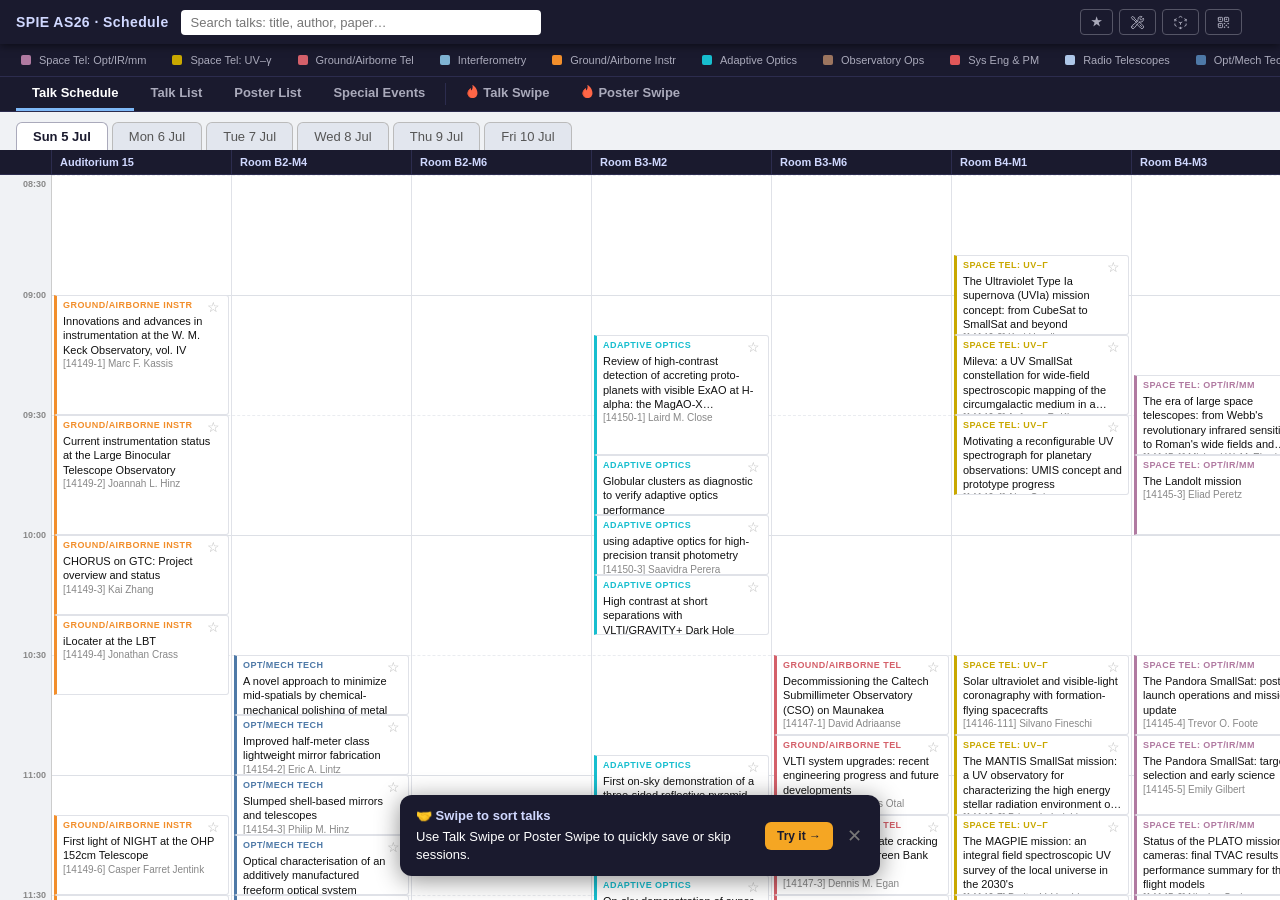
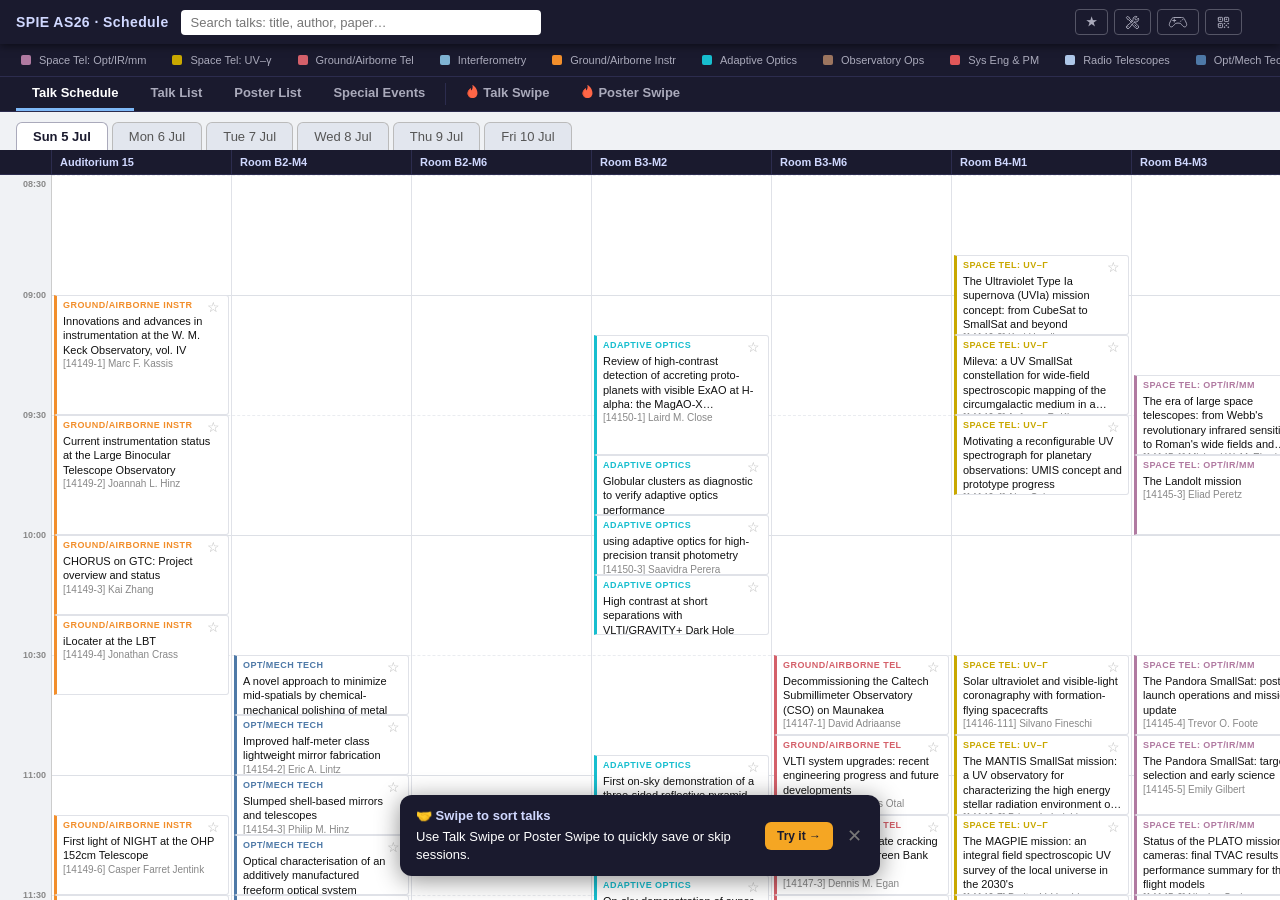
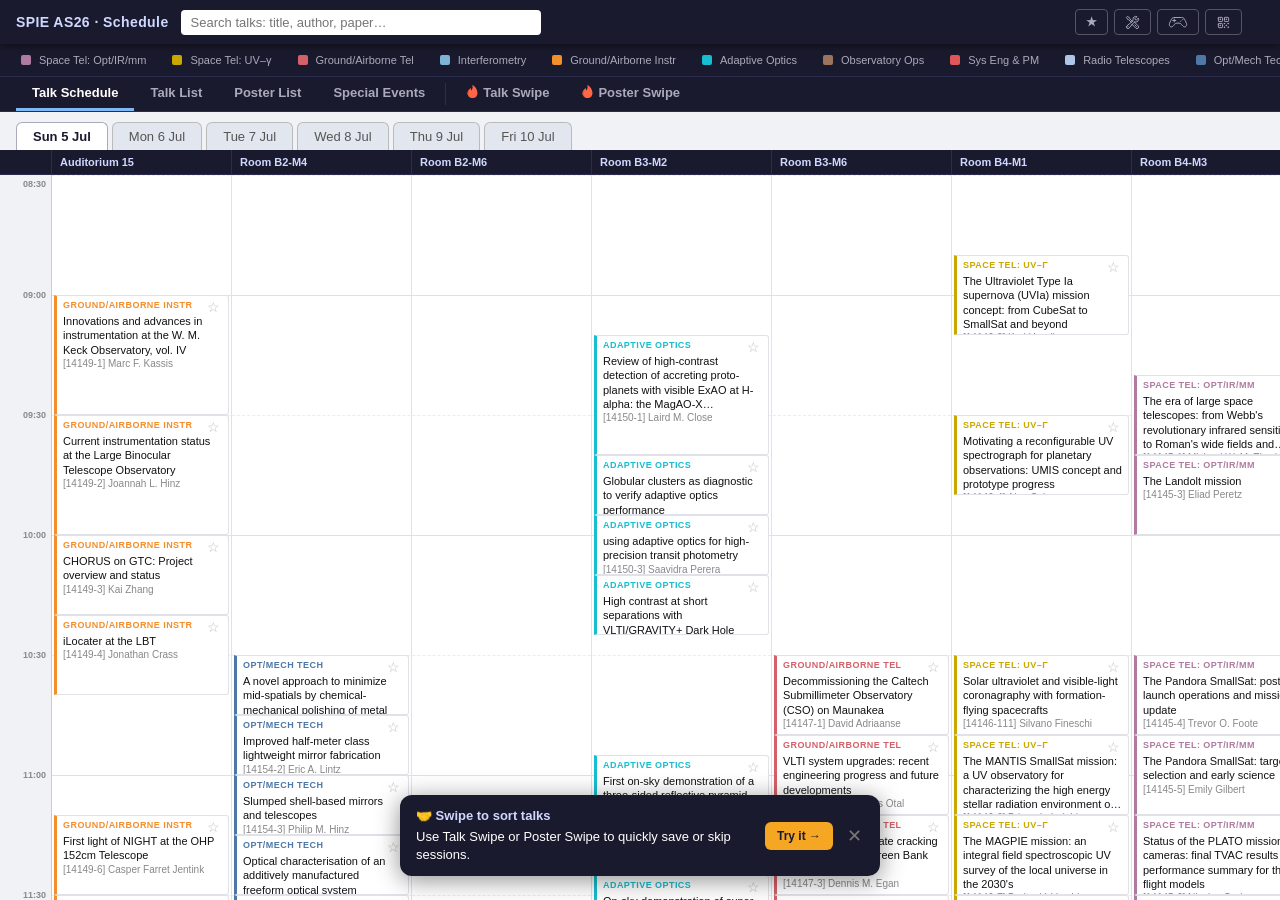
